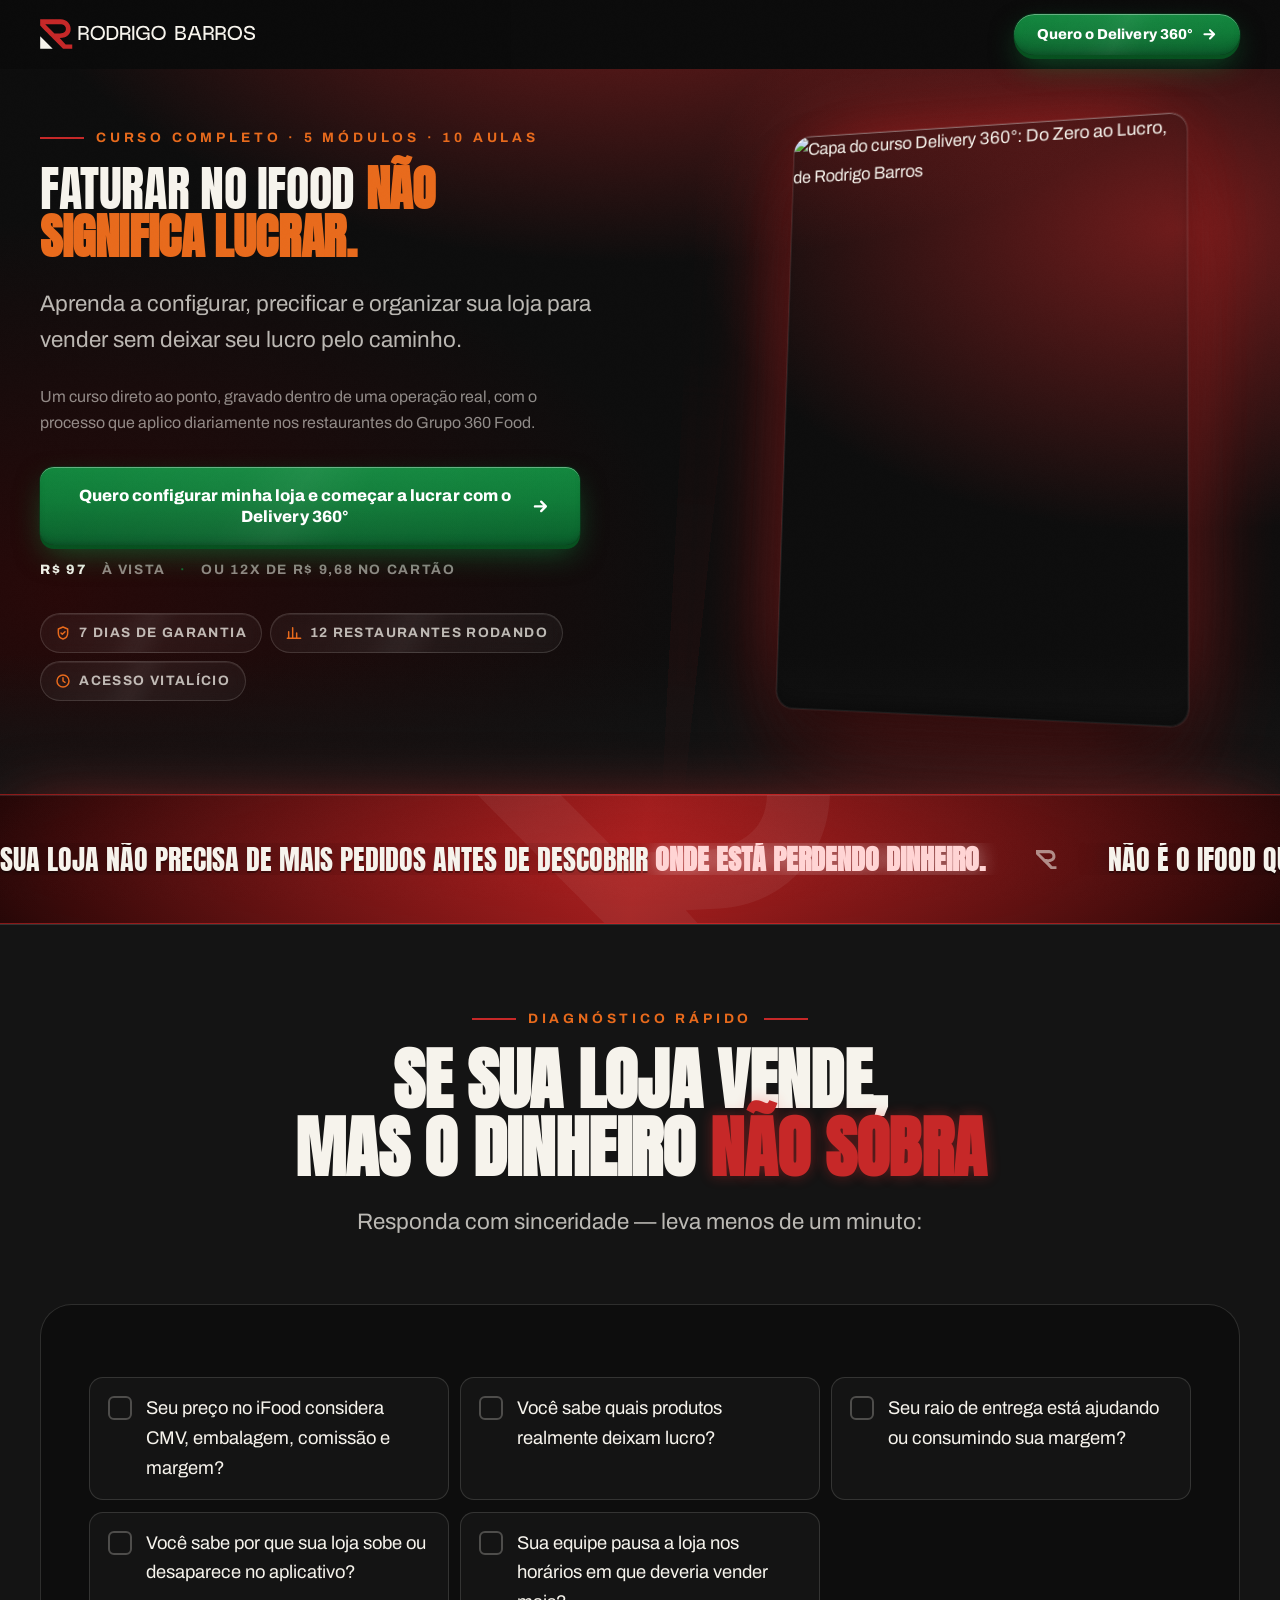
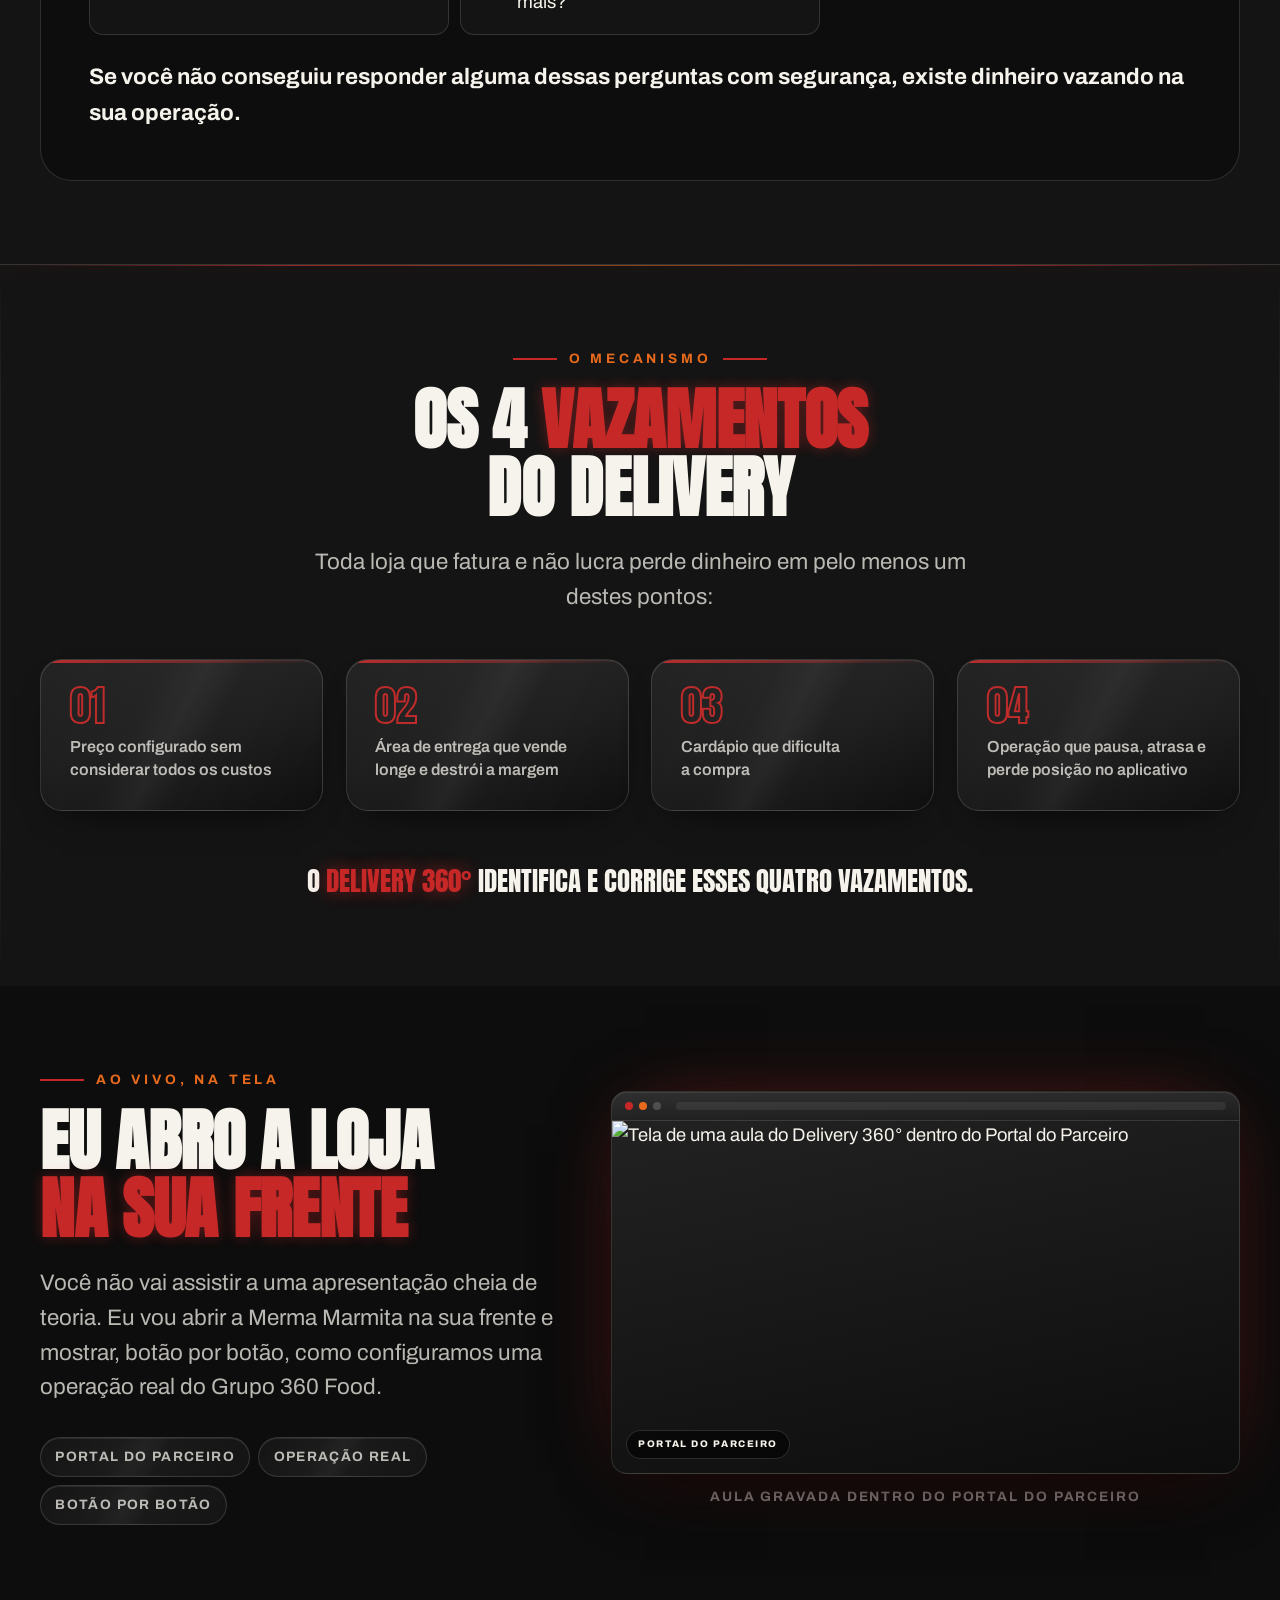
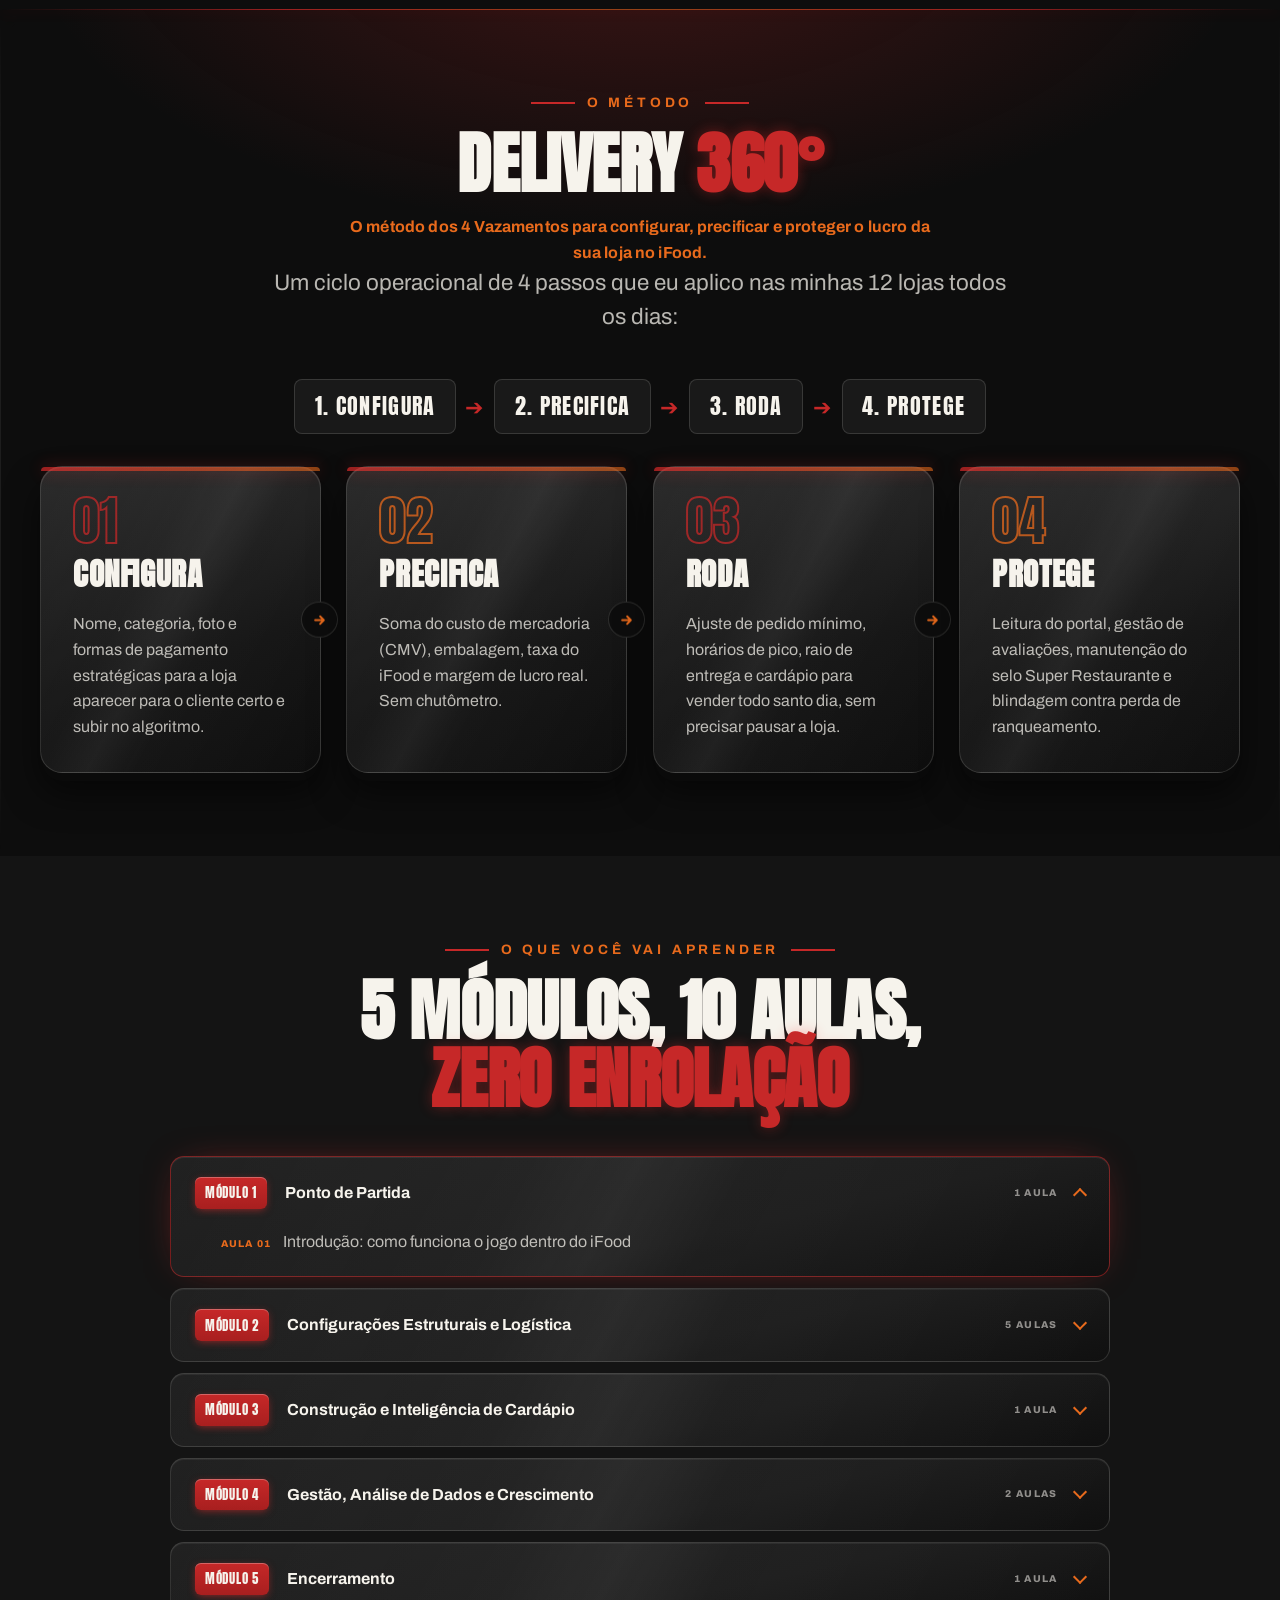
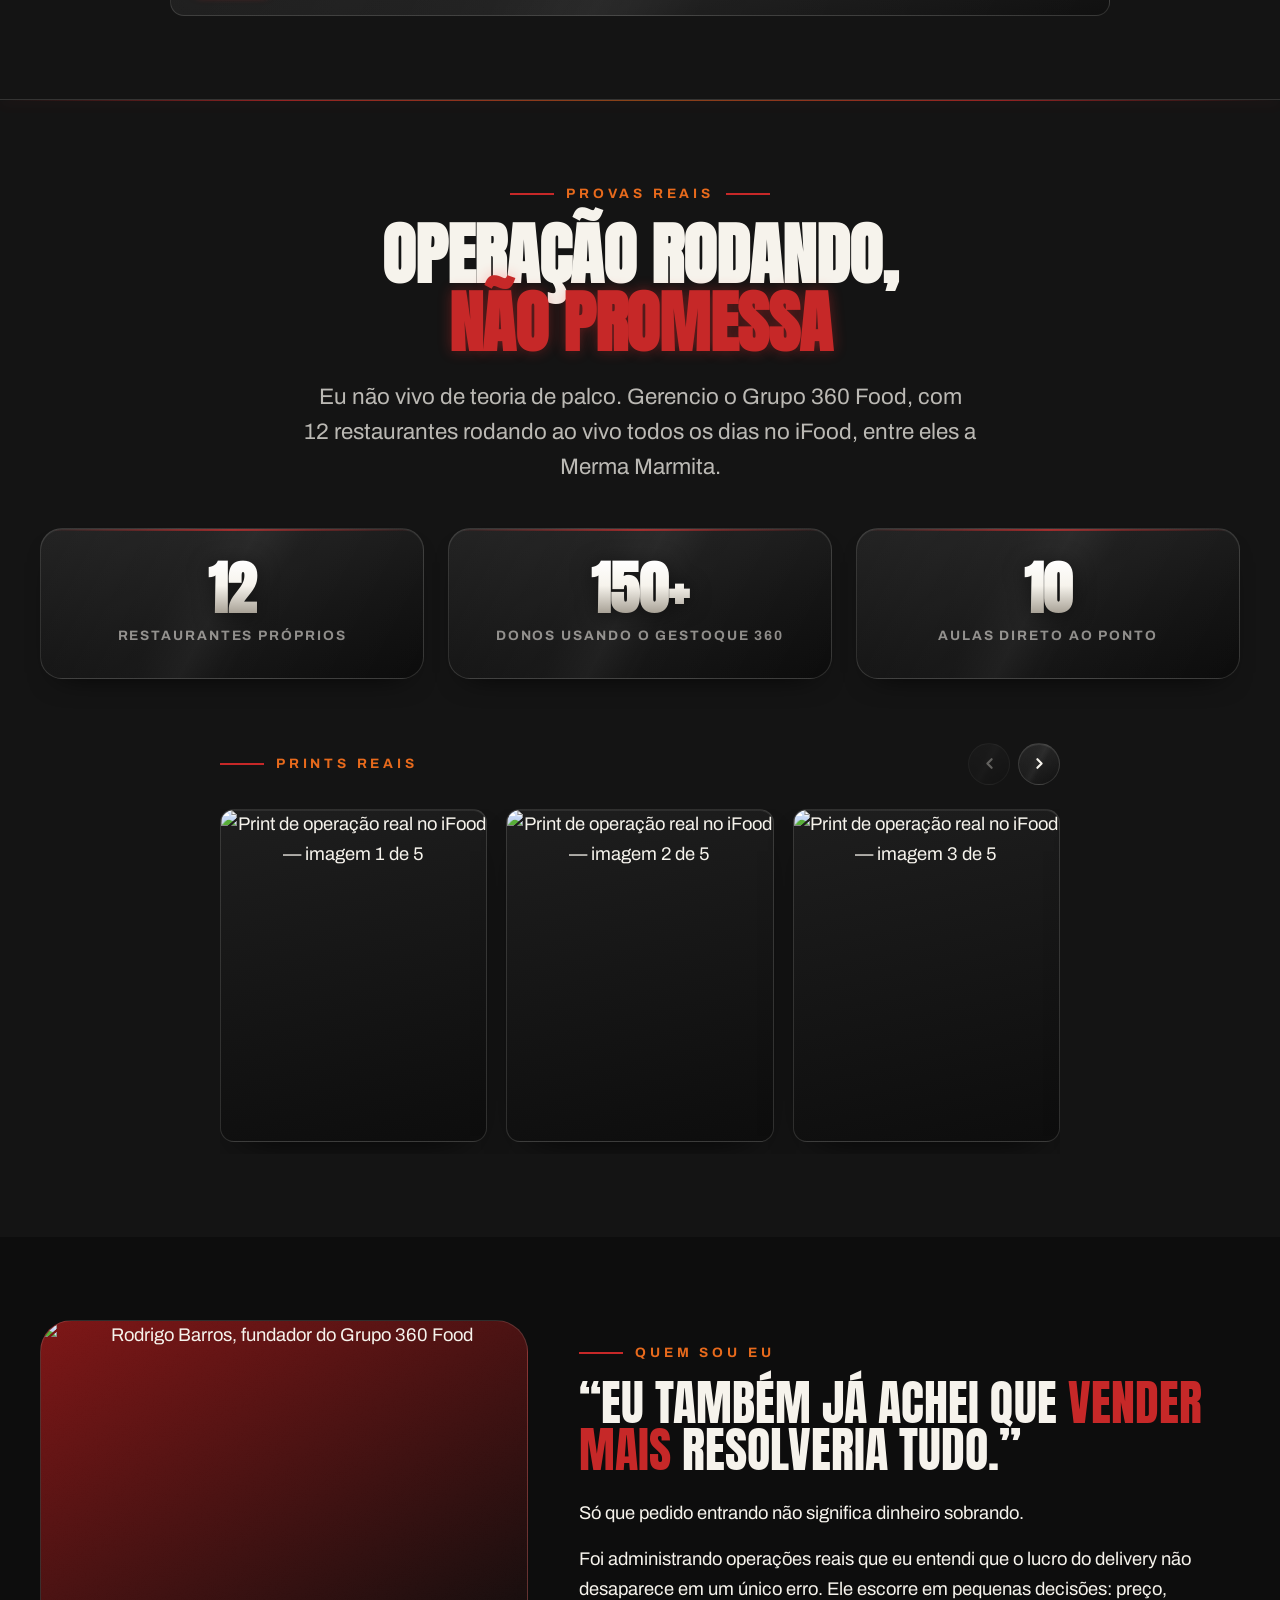
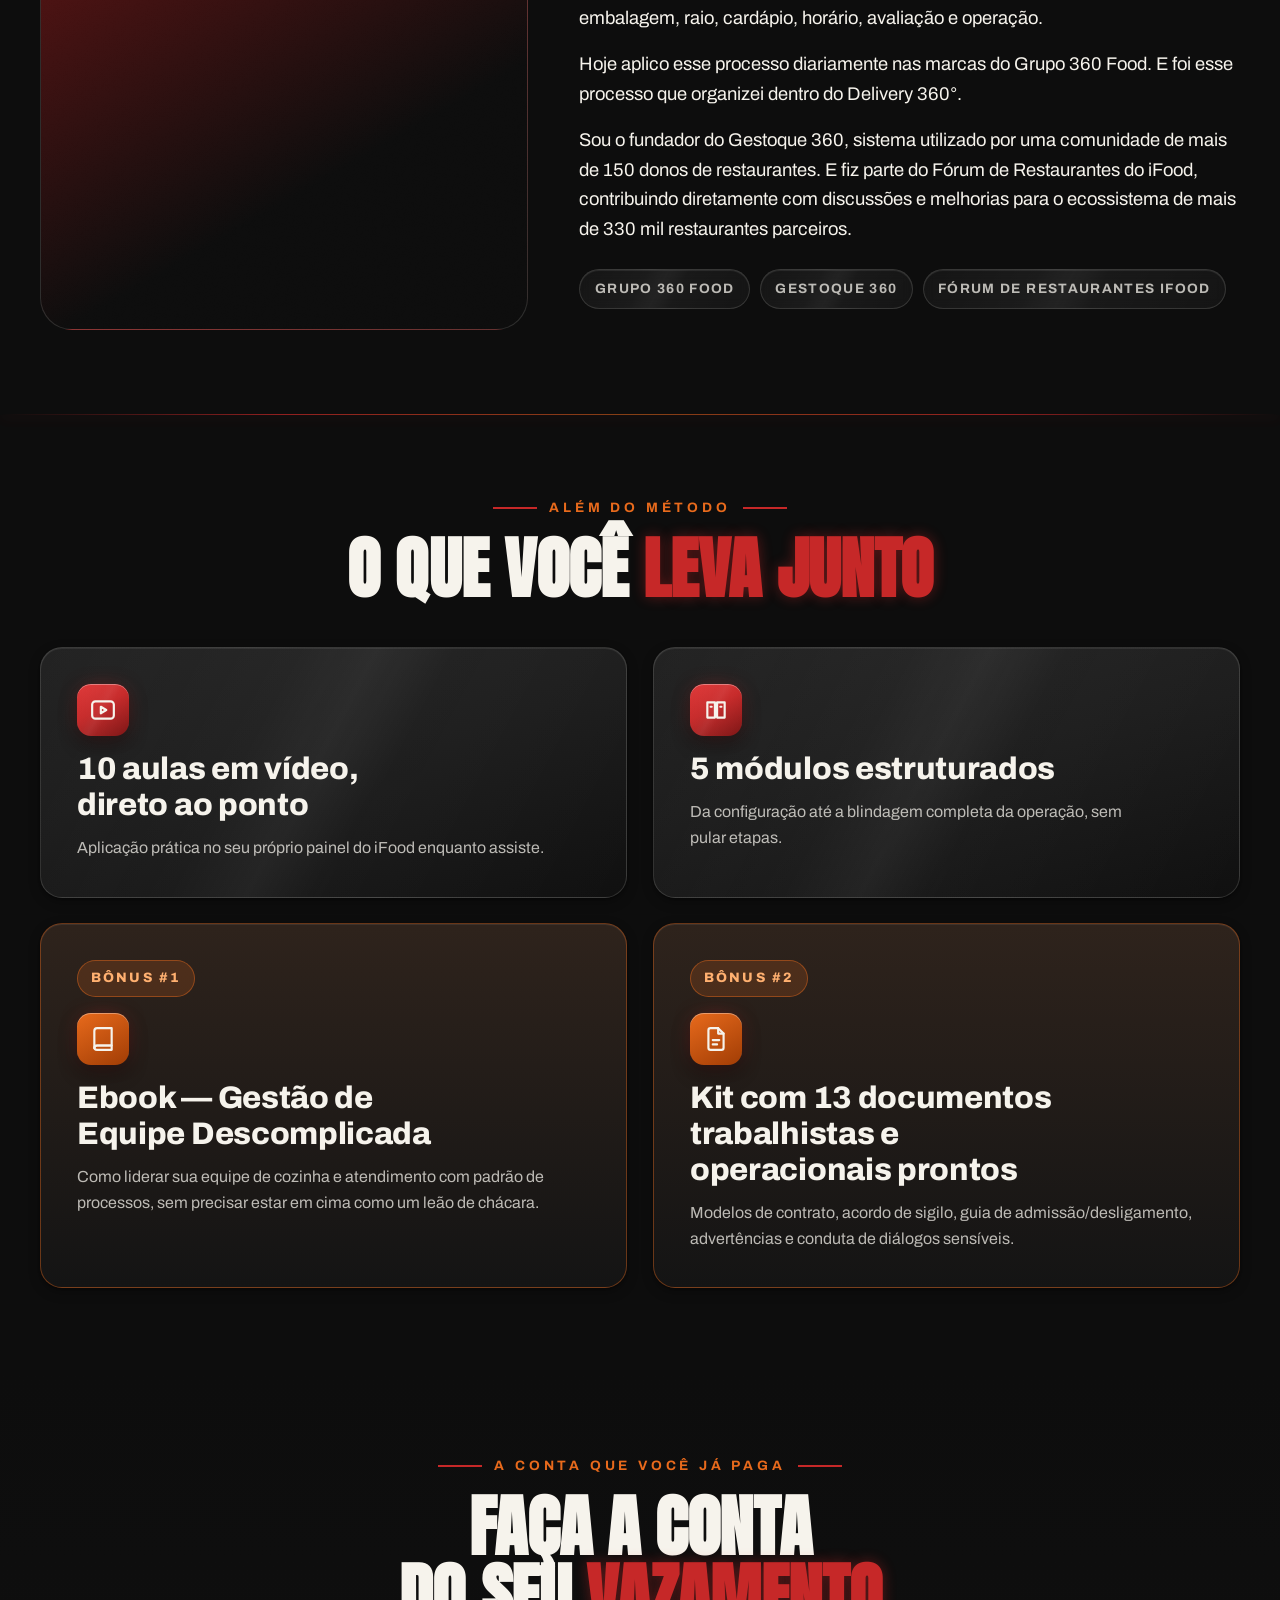
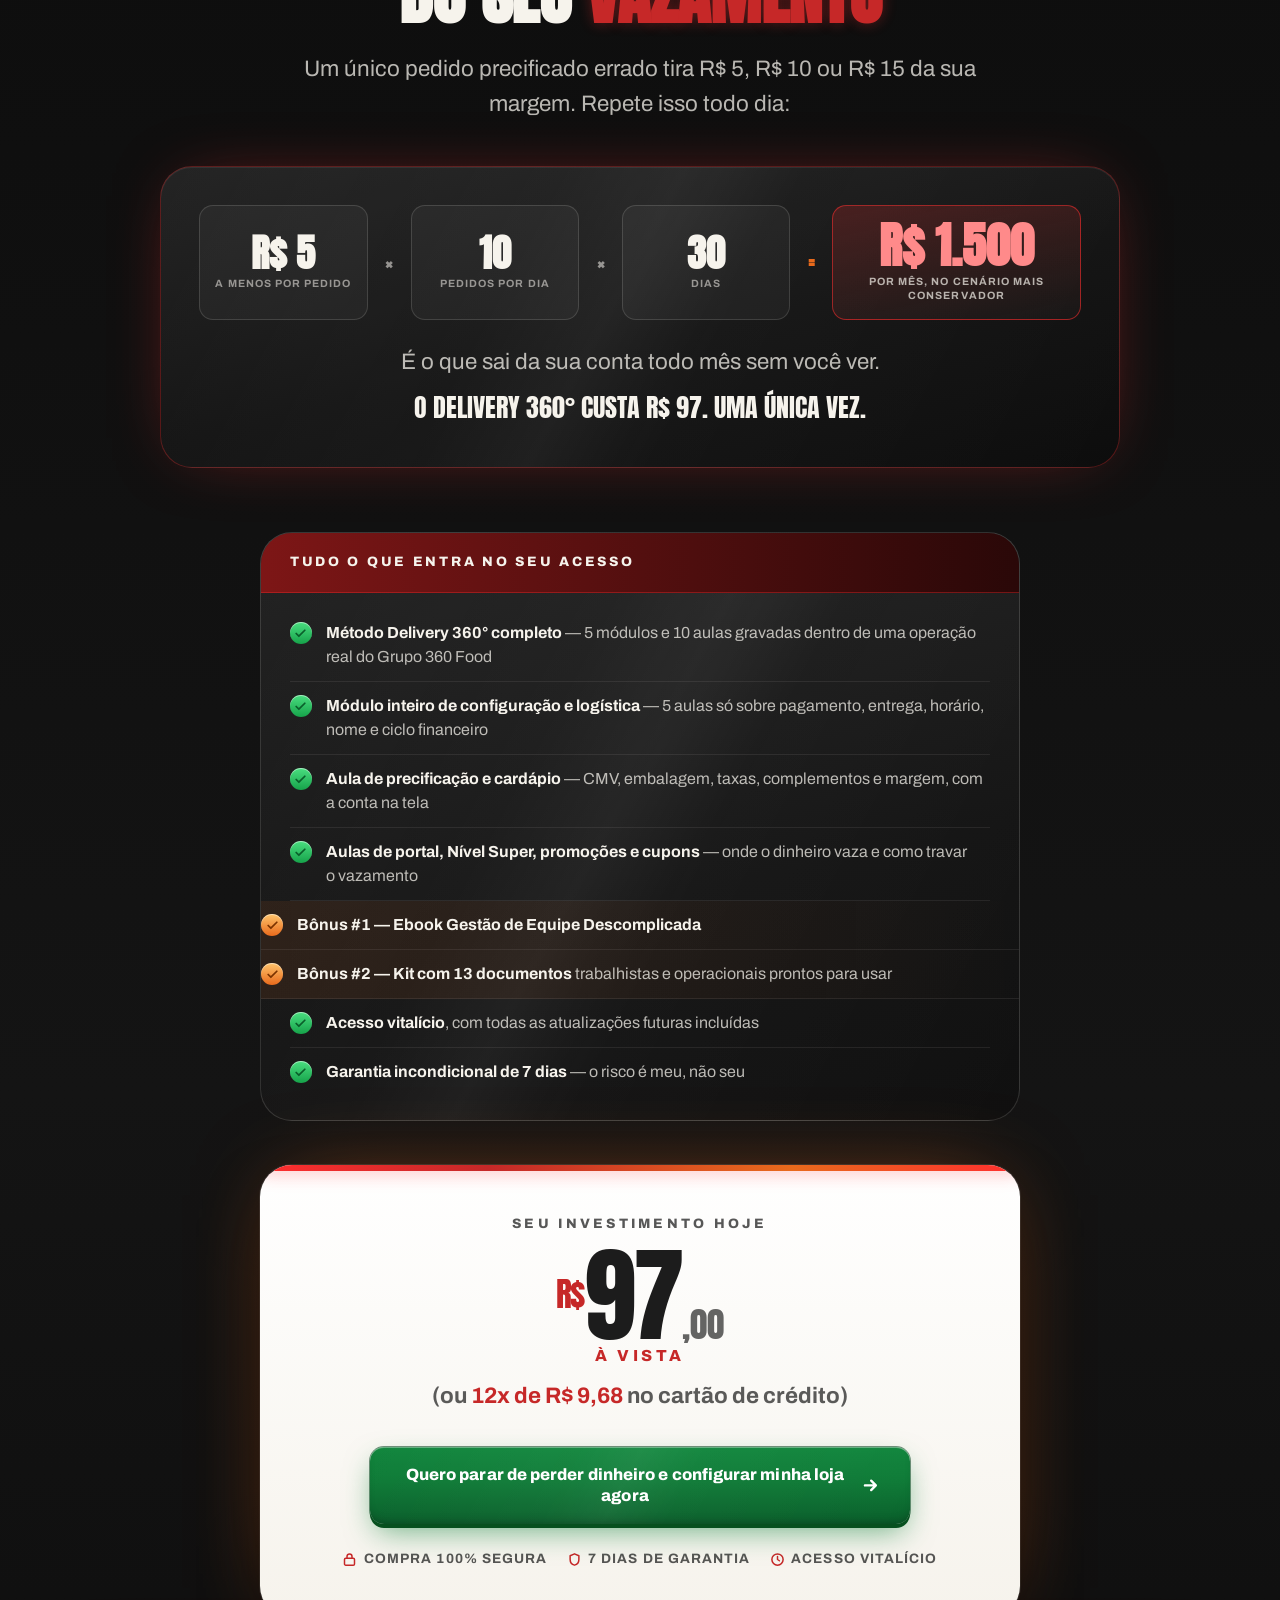
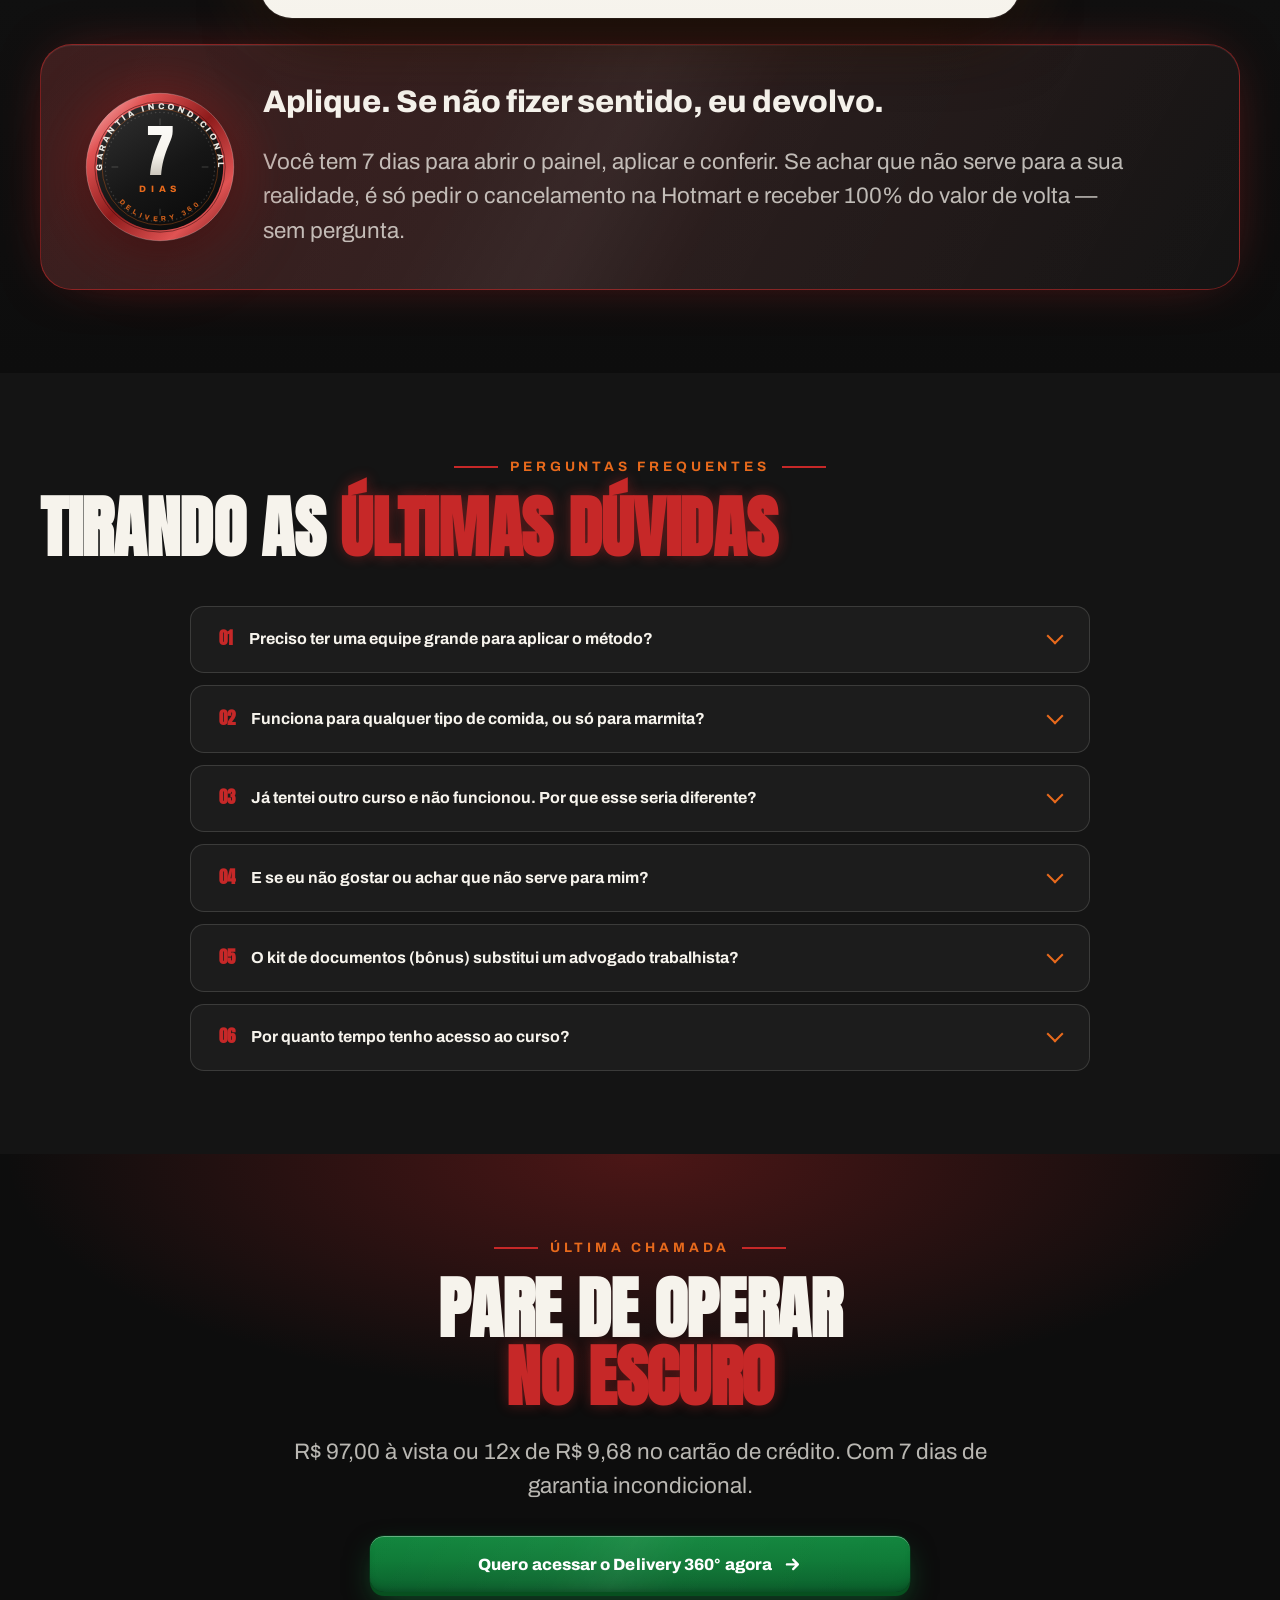
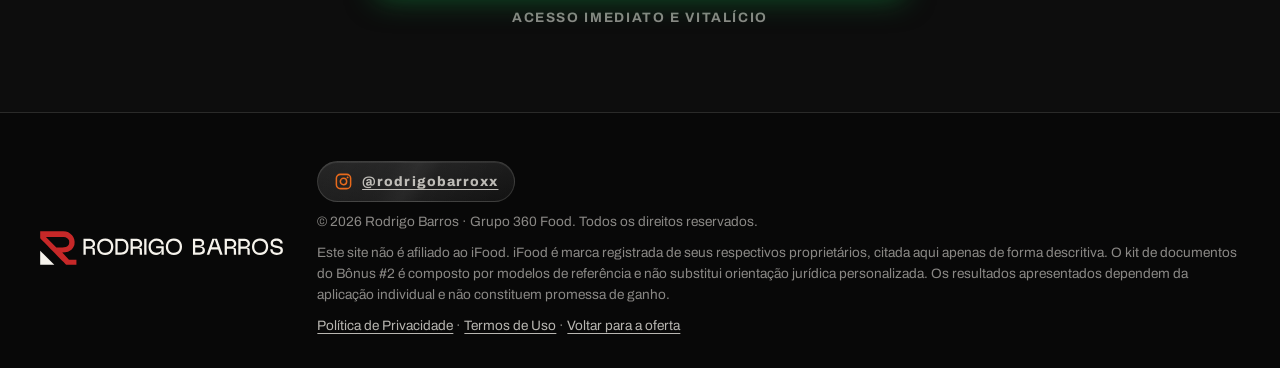
==== index.html @ 9e50987e "Tarja também troca de frase com as animações do sistema desligadas Quem desliga os efeitos de animaç" ====
<!doctype html>
<html lang="pt-BR">
<head>
<meta charset="utf-8">
<meta name="viewport" content="width=device-width,initial-scale=1,viewport-fit=cover">
<meta name="color-scheme" content="dark">
<meta name="theme-color" content="#0d0d0d">

<title>Delivery 360°: curso para lucrar de verdade no iFood</title>
<meta name="description" content="Faturar no iFood não significa lucrar. O método dos 4 Vazamentos para configurar, precificar e proteger o lucro da sua loja. 10 aulas por R$97, com garantia.">
<link rel="canonical" href="https://delivery360.com.br/">
<meta name="robots" content="index,follow,max-image-preview:large,max-snippet:-1">
<meta name="author" content="Rodrigo Barros">

<meta property="og:type" content="website">
<meta property="og:locale" content="pt_BR">
<meta property="og:site_name" content="Rodrigo Barros">
<meta property="og:url" content="https://delivery360.com.br/">
<meta property="og:title" content="Delivery 360°: pare de faturar sem lucrar no iFood">
<meta property="og:description" content="O método dos 4 Vazamentos para configurar, precificar e proteger o lucro da sua loja no iFood. Gravado dentro de uma operação real.">
<meta property="og:image" content="https://delivery360.com.br/assets/img/og-delivery360.png">
<meta property="og:image:width" content="1200">
<meta property="og:image:height" content="630">
<meta property="og:image:alt" content="Capa do curso Delivery 360°: Do Zero ao Lucro, por Rodrigo Barros">
<meta name="twitter:card" content="summary_large_image">
<meta name="twitter:title" content="Delivery 360°: pare de faturar sem lucrar no iFood">
<meta name="twitter:description" content="O método dos 4 Vazamentos, gravado dentro de uma operação real do Grupo 360 Food.">
<meta name="twitter:image" content="https://delivery360.com.br/assets/img/og-delivery360.png">

<meta http-equiv="Content-Security-Policy" content="default-src 'self'; script-src 'self'; style-src 'self' 'unsafe-inline'; img-src 'self' data:; font-src 'self'; connect-src 'self'; form-action 'none'; base-uri 'none'; object-src 'none'; frame-src 'none'">
<meta name="referrer" content="strict-origin-when-cross-origin">

<link rel="icon" href="/assets/img/favicon.svg" type="image/svg+xml">
<link rel="apple-touch-icon" href="/assets/img/apple-touch-icon.png">
<link rel="manifest" href="/site.webmanifest">

<link rel="preload" href="fotos/produto.png" as="image" fetchpriority="high">
<link rel="preload" href="/assets/fonts/anton-latin-400.woff2" as="font" type="font/woff2" crossorigin>
<link rel="preload" href="/assets/fonts/archivo-latin-var.woff2" as="font" type="font/woff2" crossorigin>

<style>
/* =========================================================================
   DELIVERY 360° — Rodrigo Barros
   CSS único e inline: 1 request para a página inteira, zero render-blocking.
   Camadas em @layer para cascata previsível (nenhum !important no arquivo).
   ========================================================================= */
@layer reset, tokens, base, layout, components, sections, motion, utils;

/* ---------- FONTES (auto-hospedadas, sem terceiros) ---------------------- */
@font-face{
  font-family:'Anton';font-style:normal;font-weight:400;font-display:swap;
  src:url('/assets/fonts/anton-latin-400.woff2') format('woff2');
  unicode-range:U+0000-00FF,U+0131,U+0152-0153,U+02BB-02BC,U+02C6,U+02DA,U+02DC,U+0304,U+0308,U+0329,U+2000-206F,U+20AC,U+2122,U+2191,U+2193,U+2212,U+2215,U+FEFF,U+FFFD;
}
@font-face{
  font-family:'Archivo';font-style:normal;font-weight:100 900;font-display:swap;
  src:url('/assets/fonts/archivo-latin-var.woff2') format('woff2-variations');
  unicode-range:U+0000-00FF,U+0131,U+0152-0153,U+02BB-02BC,U+02C6,U+02DA,U+02DC,U+0304,U+0308,U+0329,U+2000-206F,U+20AC,U+2122,U+2191,U+2193,U+2212,U+2215,U+FEFF,U+FFFD;
}

@layer reset{
  *,*::before,*::after{box-sizing:border-box}
  *{margin:0}
  html{-webkit-text-size-adjust:100%;scroll-behavior:smooth}
  body{-webkit-font-smoothing:antialiased;text-rendering:optimizeLegibility}
  img,svg,video{display:block;max-width:100%}
  button,input,select,textarea{font:inherit;color:inherit}
  a{color:inherit}
  h1,h2,h3,h4,p,li{overflow-wrap:break-word;text-wrap:pretty}
  h1,h2,h3{text-wrap:balance}
  ul[class]{list-style:none;padding:0}
  summary::-webkit-details-marker{display:none}
  :target{scroll-margin-top:2rem}
}

@layer tokens{
  :root{
    /* Paleta oficial da marca — GUIDE LINE RODRIGO BARROS */
    --red:#c62828;          /* primária   */
    --cream:#f6f3ec;        /* primária   */
    --ink:#1c1c1c;          /* primária   */
    --orange:#e86a1c;       /* secundária */

    /* Derivadas (mesma família, para profundidade) */
    /* Neon e metálico derivados da própria marca — nenhuma cor nova de identidade */
    --red-neon:#ff2f2f;         /* vermelho aceso, só para brilho e borda */
    --red-glow:rgba(255,47,47,0.6)/*!f*/;/* vermelho aceso, só para brilho e borda */
    --red-glow:color-mix(in srgb,var(--red-neon) 60%,transparent);
    --metal:linear-gradient(118deg,
              rgb(255 255 255/.00) 0%,rgb(255 255 255/.028) 36%,
              rgb(255 255 255/.062) 47%,rgb(255 255 255/.02) 58%,
              rgb(255 255 255/.00) 100%);
    --red-deep:#7d1616;
    --red-dark:#4a0d0d;
    --red-black:#2a0808;
    --ink-900:#0d0d0d;
    --ink-800:#141414;
    --ink-700:#1c1c1c;
    --ink-600:#262626;
    /* Verde de ação. Reservado EXCLUSIVAMENTE para CTA: se aparecer em
       qualquer outro elemento, deixa de significar "clique aqui".
       Texto quase preto sobre #25d366 = 7,55:1. Branco daria 1,98:1 e reprovaria. */
    --cta:#12833b;      /* verde clássico de compra */
    --cta-2:#0a5f2b;
    --cta-edge:#07501f;
    --cta-fg:#ffffff;   /* branco: 4,85:1 no tom mais claro do gradiente */
    --line:rgba(246,243,236,0.14)/*!f*/;/* branco: 4,85:1 no tom mais claro do gradiente */
    --line:color-mix(in srgb,var(--cream) 14%,transparent);
    --line-strong:rgba(246,243,236,0.26)/*!f*/;--line-strong:color-mix(in srgb,var(--cream) 26%,transparent);

    /* Texto: contraste AA garantido.
       #c62828 sobre #1c1c1c = 3.06:1 → só display grande/formas.
       #e86a1c sobre #1c1c1c = 5.3:1  → acento de texto pequeno. OK AA.
       #f6f3ec sobre #1c1c1c = 15.2:1 → corpo. */
    --fg:var(--cream);
    --fg-soft:rgba(246,243,236,0.74)/*!f*/;--fg-soft:color-mix(in srgb,var(--cream) 74%,transparent);
    --fg-mute:rgba(246,243,236,0.55)/*!f*/;--fg-mute:color-mix(in srgb,var(--cream) 55%,transparent);
    --accent:var(--orange);

    /* Tipografia fluida — sem breakpoint, escala contínua 360px→1440px */
    --f-xs:clamp(.75rem,.71rem + .18vw,.85rem);
    --f-sm:clamp(.875rem,.84rem + .2vw,1rem);
    --f-base:clamp(1rem,.95rem + .3vw,1.15rem);
    --f-md:clamp(1.1rem,1rem + .55vw,1.4rem);
    --f-lg:clamp(1.35rem,1.15rem + 1vw,2rem);
    --f-xl:clamp(1.75rem,1.3rem + 2.1vw,3rem);
    --f-2xl:clamp(2.25rem,1.5rem + 3.4vw,4.5rem);
    --f-3xl:clamp(3rem,1.6rem + 6.2vw,7.5rem);

    /* Escala vertical. sp-7 = borda de dobra, sp-6 = bloco interno grande,
       sp-head = cabeçalho de seção até o conteúdo. Uma só escala na página. */
    --sp-1:.5rem;--sp-2:1rem;--sp-3:1.5rem;--sp-4:2rem;--sp-5:3rem;
    --sp-6:clamp(2.5rem,5.5vw,4rem);
    --sp-7:clamp(3rem,6.5vw,5.5rem);   /* borda de dobra: 48px mobile → 88px desktop */
    --sp-head:clamp(1.75rem,3.5vw,2.75rem);

    --r-sm:8px;--r-md:14px;--r-lg:22px;--r-xl:32px;
    --wrap:min(1200px,100% - clamp(1.25rem,5vw,4rem));
    --wrap-narrow:min(820px,100% - clamp(1.25rem,5vw,4rem));

    --shadow-1:0 1px 2px rgb(0 0 0/.4),0 4px 12px rgb(0 0 0/.28);
    --shadow-2:0 8px 24px rgb(0 0 0/.45),0 24px 60px rgb(0 0 0/.4);
    --shadow-3:0 30px 60px -12px rgb(0 0 0/.7),0 60px 120px -30px rgb(198 40 40/.35);

    --ease:cubic-bezier(.22,.61,.36,1);
    --ease-out:cubic-bezier(.16,1,.3,1);

    /* Grão: SVG inline, 0 request */
    --grain:url("data:image/svg+xml,%3Csvg xmlns='http://www.w3.org/2000/svg' width='140' height='140'%3E%3Cfilter id='n'%3E%3CfeTurbulence type='fractalNoise' baseFrequency='.9' numOctaves='3'/%3E%3CfeColorMatrix type='saturate' values='0'/%3E%3C/filter%3E%3Crect width='140' height='140' filter='url(%23n)' opacity='.5'/%3E%3C/svg%3E");
  }
}

@layer base{
  body{
    font-family:'Archivo',system-ui,-apple-system,'Segoe UI',Roboto,sans-serif;
    font-size:var(--f-base);line-height:1.62;font-weight:400;
    color:var(--fg);background:var(--ink-900);
    overflow-x:hidden;
  }
  ::selection{background:var(--red);color:var(--cream)}
  /* Grão sobre a página inteira: tira o aspecto de "cor chapada" do digital
     e aproxima do acabamento impresso. Imperceptível isolado, coeso no todo. */
  body::after{content:"";position:fixed;inset:0;z-index:100;pointer-events:none;
    background-image:var(--grain);opacity:.028;mix-blend-mode:overlay}
  /* No celular o grão sai: um layer de blend em tela cheia custa composição a
     cada frame de scroll, e o efeito nem é percebido nessa densidade de tela. */
  @media (max-width:760px){body::after{display:none}}
  :focus-visible{outline:3px solid var(--orange);outline-offset:3px;border-radius:4px}
  html{scrollbar-color:var(--red) var(--ink-900);scrollbar-width:thin}
  ::-webkit-scrollbar{width:11px;height:11px}
  ::-webkit-scrollbar-track{background:var(--ink-900)}
  ::-webkit-scrollbar-thumb{border-radius:999px;border:3px solid var(--ink-900);
    background:linear-gradient(180deg,var(--red-neon),var(--red-deep))}
  ::-webkit-scrollbar-thumb:hover{background:linear-gradient(180deg,#ff5a5a,var(--red))}
  strong,b{font-weight:700;color:var(--cream)}
  em{font-style:normal;color:var(--orange);font-weight:600}
}

@layer layout{
  .wrap{width:var(--wrap);margin-inline:auto}
  .wrap-narrow{width:var(--wrap-narrow);margin-inline:auto}
  .fold{position:relative;padding-block:var(--sp-7);isolation:isolate}
  /* fio de luz no topo: separa as dobras escuras sem virar borda dura */
  .fold--rule::before{content:"";position:absolute;inset:0 0 auto;height:1px;
    background:linear-gradient(90deg,transparent,var(--red-neon) 22%,
      var(--orange) 50%,var(--red-neon) 78%,transparent);
    opacity:.55;box-shadow:0 0 14px var(--red-glow)}
  .fold--tight{padding-block:var(--sp-6)}
  /* Cabeçalho de seção: eyebrow → h2 → lead, com o mesmo respiro em toda a página */
  .sec-head{margin-bottom:var(--sp-head)}
  .sec-head--center{text-align:center;max-width:66ch;margin-inline:auto}
  .h2+*{margin-top:var(--sp-3)}
  
  
  
  
  
  
  /* Renderização adiada das dobras longas: ganho direto de LCP/INP */
  /* content-visibility foi removido de propósito: reservava 900px por seção e,
     quando a real era menor, sobrava um buraco visível entre as dobras.
     A página tem 11k px — a economia não pagava o defeito. */
  .defer{contain:layout paint}
  /* Imagem de fundo da dobra: entra por trás do conteúdo, esmaecida nas bordas
     para o texto nunca disputar leitura com a foto. */
  .fold__bg{position:absolute;inset:0;z-index:-1;width:100%;height:100%;
    object-fit:cover;opacity:.16;pointer-events:none;
    filter:grayscale(.45) contrast(1.06) brightness(.85);
    mask-image:linear-gradient(180deg,transparent 0%,#000 20%,#000 76%,transparent 100%);
    -webkit-mask-image:linear-gradient(180deg,transparent 0%,#000 20%,#000 76%,transparent 100%)}
  .fold__bg--soft{opacity:.11;filter:grayscale(.6) contrast(1.1) brightness(.8)}
}

@layer components{
  /* ---------- Tipografia de peça ---------- */
  
  .eyebrow{font-size:var(--f-xs);font-weight:700;letter-spacing:.28em;
    text-transform:uppercase;color:var(--orange);display:flex;align-items:center;
    gap:.75rem;margin-bottom:var(--sp-2)}
  .eyebrow::before{content:"";width:clamp(20px,4vw,44px);height:2px;background:var(--red);flex:none}
  .eyebrow--center{justify-content:center}
  .eyebrow--center::after{content:"";width:clamp(20px,4vw,44px);height:2px;background:var(--red);flex:none}
  .h2{font-family:'Anton',Impact,sans-serif;font-size:var(--f-2xl);line-height:1;
    text-transform:uppercase;letter-spacing:-.005em}
  .h3{font-size:var(--f-lg);font-weight:800;line-height:1.15;letter-spacing:-.01em}
  .lead{font-size:var(--f-md);color:var(--fg-soft);line-height:1.55}
  
  
  .red{color:var(--red);
    text-shadow:0 0 14px rgba(255,47,47,0.32)/*!f*/;text-shadow:0 0 14px color-mix(in srgb,var(--red-neon) 32%,transparent)}
  

  /* ---------- Logo ---------- */
  .logo{display:inline-flex;align-items:center;color:var(--cream)}
  .logo svg,.logo img{height:100%;width:auto}
  .logo--h{height:clamp(22px,3.2vw,30px)}

  /* ---------- Botão 3D ---------- */
  .btn{
    position:relative;display:inline-flex;align-items:center;justify-content:center;
    gap:.7rem;text-align:left;text-decoration:none;cursor:pointer;border:0;
    font-weight:800;font-size:clamp(.92rem,.88rem + .22vw,1.02rem);letter-spacing:.005em;
    line-height:1.3;padding:clamp(.9rem,1.7vw,1.1rem) clamp(1.3rem,2.6vw,1.9rem);
    border-radius:14px;color:var(--cta-fg);
    background:var(--metal),
               linear-gradient(180deg,#12873e 0%,#0f7a37 45%,var(--cta-2) 100%);
    box-shadow:0 4px 0 var(--cta-edge),
               0 12px 30px -6px rgba(18,131,59,0.62),
               0 0 0 1px rgba(4,56,26,0.55),
               inset 0 1px 0 rgb(255 255 255/.34),
               inset 0 -6px 12px -8px rgb(0 0 0/.45)/*!f*/;box-shadow:0 4px 0 var(--cta-edge),
               0 12px 30px -6px color-mix(in srgb,var(--cta) 62%,transparent),
               0 0 0 1px color-mix(in srgb,#04381a 55%,transparent),
               inset 0 1px 0 rgb(255 255 255/.34),
               inset 0 -6px 12px -8px rgb(0 0 0/.45);
    transform:translateZ(0);
    transition:transform .14s var(--ease),box-shadow .18s var(--ease),filter .2s var(--ease);
    overflow:hidden;
  }
  .btn::after{ /* varredura de brilho */
    content:"";position:absolute;inset:0;
    background:linear-gradient(105deg,transparent 38%,rgb(255 255 255/.4) 47%,transparent 56%);
    transform:translateX(-125%);transition:transform .75s var(--ease-out);pointer-events:none
  }
  .btn:hover{filter:brightness(1.06) saturate(1.06);
    box-shadow:0 4px 0 var(--cta-edge),
               0 18px 44px -8px rgba(18,131,59,0.85),
               0 0 0 1px rgba(4,56,26,0.65),
               inset 0 1px 0 rgb(255 255 255/.4)/*!f*/;box-shadow:0 4px 0 var(--cta-edge),
               0 18px 44px -8px color-mix(in srgb,var(--cta) 85%,transparent),
               0 0 0 1px color-mix(in srgb,#04381a 65%,transparent),
               inset 0 1px 0 rgb(255 255 255/.4)}
  .btn:hover::after{transform:translateX(125%)}
  .btn:active{transform:translateY(4px);
    box-shadow:0 0 0 var(--cta-edge),0 4px 12px rgb(0 0 0/.4),
               inset 0 1px 0 rgb(255 255 255/.35)}
  .btn__ico{flex:none;width:1.15em;height:1.15em;transition:transform .25s var(--ease-out)}
  .btn:hover .btn__ico{transform:translateX(4px)}
  .btn--xl{width:min(100%,540px);text-align:center}
  .btn--sm{padding:.62rem 1.15rem;font-size:.88rem;border-radius:999px;gap:.5rem}
  /* microcopy fora do botão: mantém o botão enxuto sem perder a informação */
  .cta-note{margin-top:.9rem;font-size:var(--f-xs);font-weight:700;letter-spacing:.12em;
    text-transform:uppercase;color:var(--fg-mute);display:flex;flex-wrap:wrap;gap:.4rem .9rem}
  .cta-note b{color:var(--cream);font-weight:800}
  .cta-note span{color:rgba(18,131,59,0.8)/*!f*/;color:color-mix(in srgb,var(--cta) 80%,transparent)}
  .cta-note--center{justify-content:center}
  /* em fundo claro o creme translúcido desaparece: força tom escuro */
  
  
  
  .card{position:relative;
    background:var(--metal),linear-gradient(168deg,#232323 0%,var(--ink-700) 45%,#101010 100%);
    border:1px solid var(--line);border-radius:var(--r-lg);
    padding:clamp(1.5rem,3vw,2.25rem);
    box-shadow:var(--shadow-1),inset 0 1px 0 rgb(255 255 255/.07);
    transition:transform .5s var(--ease-out),border-color .35s var(--ease),box-shadow .35s var(--ease);
    container-type:inline-size}
  .card:hover{border-color:rgba(255,47,47,0.45)/*!f*/;border-color:color-mix(in srgb,var(--red-neon) 45%,transparent);
    box-shadow:var(--shadow-2),inset 0 1px 0 rgb(255 255 255/.1),
               0 0 40px -14px var(--red-glow)}
  .card__tag{display:inline-flex;align-items:center;gap:.5rem;font-size:var(--f-xs);
    font-weight:800;letter-spacing:.16em;text-transform:uppercase;
    padding:.4rem .8rem;border-radius:999px;margin-bottom:var(--sp-2)}
  
  .tag-orange{background:rgba(232,106,28,0.18)/*!f*/;background:color-mix(in srgb,var(--orange) 18%,transparent);color:#ffb070;
    border:1px solid rgba(232,106,28,0.45)/*!f*/;border:1px solid color-mix(in srgb,var(--orange) 45%,transparent)}

  /* Tilt 3D — só em ponteiro fino, desligado no toque e em reduced-motion */
  

  /* ---------- Selos ---------- */
  .pill{display:inline-flex;align-items:center;gap:.5rem;padding:.5rem .9rem;
    border:1px solid var(--line);border-radius:999px;
    background:var(--metal),rgb(255 255 255/.035);
    box-shadow:inset 0 1px 0 rgb(255 255 255/.08);
    font-size:var(--f-xs);font-weight:700;letter-spacing:.1em;text-transform:uppercase;
    color:var(--fg-soft);backdrop-filter:blur(6px)}
  .pill svg{width:16px;height:16px;flex:none;color:var(--orange)}

  /* ---------- Barra de progresso de leitura (CSS puro) ---------- */
  .progress{position:fixed;inset:0 0 auto 0;height:3px;z-index:60;
    background:linear-gradient(90deg,var(--red),var(--orange));
    transform-origin:0 50%;transform:scaleX(0);
    animation:grow linear both;animation-timeline:scroll(root block)}
  @keyframes grow{to{transform:scaleX(1)}}

  /* ---------- Header ---------- */
  .header{position:sticky;top:0;z-index:50;padding-block:.85rem;
    background:linear-gradient(180deg,rgb(255 255 255/.045),transparent),
               rgba(13,13,13,0.84)/*!f*/;background:linear-gradient(180deg,rgb(255 255 255/.045),transparent),
               color-mix(in srgb,var(--ink-900) 84%,transparent);
    backdrop-filter:blur(14px) saturate(140%);
    border-bottom:1px solid transparent;transition:border-color .3s var(--ease)}
  .header[data-stuck]{border-bottom-color:rgba(255,47,47,0.35)/*!f*/;border-bottom-color:color-mix(in srgb,var(--red-neon) 35%,transparent);
    box-shadow:0 1px 22px -8px var(--red-glow)}
  .header__in{display:flex;align-items:center;justify-content:space-between;gap:var(--sp-2)}
  .header__cta{display:none}
  @media (min-width:840px){.header__cta{display:inline-flex;padding:.7rem 1.4rem;font-size:.9rem}}

  /* ---------- CTA fixa mobile ---------- */
  .dock{position:fixed;left:0;right:0;bottom:0;z-index:55;padding:.7rem clamp(.75rem,4vw,1rem)
    calc(.7rem + env(safe-area-inset-bottom));
    background:rgba(13,13,13,0.92)/*!f*/;background:color-mix(in srgb,var(--ink-900) 92%,transparent);
    backdrop-filter:blur(14px);border-top:1px solid var(--line);
    display:flex;align-items:center;gap:.75rem;
    transform:translateY(120%);transition:transform .4s var(--ease-out);visibility:hidden}
  .dock[data-show]{transform:translateY(0);visibility:visible}
  .dock__price{flex:none;line-height:1.05}
  .dock__price b{font-family:'Anton',sans-serif;font-size:1.4rem;display:block}
  .dock__price span{font-size:.68rem;letter-spacing:.1em;text-transform:uppercase;color:var(--fg-mute)}
  .dock .btn{flex:1;padding:.85rem 1rem;font-size:.9rem;border-radius:10px}
  @media (min-width:840px){.dock{display:none}}
}

/* =========================================================================
   DOBRAS
   ========================================================================= */
@layer sections{

/* ---------- D1 · HERO ---------------------------------------------------- */
.hero{position:relative;padding-block:clamp(1.75rem,4vw,3rem) var(--sp-7);overflow:hidden}
.hero__bg{position:absolute;inset:-20% -10% auto;height:150%;z-index:-2;pointer-events:none;
  background:
    radial-gradient(68% 52% at 50% 0%,rgba(255,47,47,0.46) 0%,transparent 60%),
    radial-gradient(45% 40% at 85% 28%,rgba(198,40,40,0.52) 0%,transparent 70%),
    radial-gradient(60% 50% at 12% 62%,rgba(42,8,8,0.9) 0%,transparent 70%)/*!f*/;background:
    radial-gradient(68% 52% at 50% 0%,color-mix(in srgb,var(--red-neon) 46%,transparent) 0%,transparent 60%),
    radial-gradient(45% 40% at 85% 28%,color-mix(in srgb,var(--red) 52%,transparent) 0%,transparent 70%),
    radial-gradient(60% 50% at 12% 62%,color-mix(in srgb,var(--red-black) 90%,transparent) 0%,transparent 70%)}
.hero__rays{position:absolute;inset:auto 50% auto;top:-10%;width:190vmax;aspect-ratio:1;
  translate:-50% 0;z-index:-3;pointer-events:none;opacity:.3;
  background:conic-gradient(from 0deg,transparent 0 3deg,rgb(198 40 40/.5) 3deg 6deg,transparent 6deg 12deg);
  mask-image:radial-gradient(closest-side,#000 12%,transparent 72%);
  animation:spin 140s linear infinite}
@keyframes spin{to{rotate:360deg}}
.hero__grain{position:absolute;inset:0;z-index:-1;pointer-events:none;
  background-image:var(--grain);opacity:.05;mix-blend-mode:overlay}
.hero::after{content:"";position:absolute;inset:auto 0 0;height:140px;z-index:-1;
  pointer-events:none;background:linear-gradient(180deg,transparent,var(--ink-800))}
.hero__in{display:grid;gap:clamp(2.5rem,5vw,4rem);align-items:center;
  grid-template-columns:1fr}
@media (min-width:960px){.hero__in{grid-template-columns:1.08fr .92fr}}
.hero h1{font-family:'Anton',Impact,sans-serif;font-weight:400;text-transform:uppercase;
  font-size:var(--f-xl);line-height:1.02;letter-spacing:-.008em;margin-bottom:var(--sp-3)}

.hero h1 .hi{color:var(--cream);display:block}
.hero h1 .hi em{color:var(--orange);font-style:normal}
.hero__sub{font-size:var(--f-md);color:var(--fg-soft);max-width:56ch;margin-bottom:var(--sp-4)}
.hero__cta{display:flex;flex-direction:column;gap:0;align-items:flex-start;max-width:540px}
.hero__pills{display:flex;flex-wrap:wrap;gap:.5rem;margin-top:var(--sp-4)}

/* Capa do produto (foto) */
.cover{perspective:1400px;perspective-origin:60% 40%;display:flex;justify-content:center}
.cover__card{
  position:relative;width:min(100%,420px);border-radius:18px;overflow:hidden;
  /* reserva o espaço antes da foto carregar: nada pula na dobra 1.
     Se produto.png tiver outra proporção, a arte aparece inteira, sem corte. */
  aspect-ratio:708/1000;
  transform-style:preserve-3d;
  transform:rotateY(var(--ry,-15deg)) rotateX(var(--rx,7deg)) rotateZ(-1.2deg);
  box-shadow:var(--shadow-3),
             0 0 0 1px rgb(255 255 255/.10),
             0 0 90px -22px rgba(255,47,47,0.7)/*!f*/;box-shadow:var(--shadow-3),
             0 0 0 1px rgb(255 255 255/.10),
             0 0 90px -22px color-mix(in srgb,var(--red-neon) 70%,transparent);
  animation:float 9s ease-in-out infinite;
  transition:transform .8s var(--ease-out)}
@keyframes float{0%,100%{translate:0 0}50%{translate:0 -14px}}
.cover__img{display:block;width:100%;height:100%;object-fit:contain}
.cover__card::after{ /* aro metálico */
  content:"";position:absolute;inset:0;pointer-events:none;border-radius:inherit;
  box-shadow:inset 0 1px 0 rgb(255 255 255/.30),inset 0 0 0 1px rgb(255 255 255/.07),
             inset 0 -18px 30px -20px rgb(0 0 0/.7)}
.cover__glare{position:absolute;inset:0;pointer-events:none;mix-blend-mode:overlay;
  background:linear-gradient(115deg,transparent 32%,rgb(255 255 255/.4) 47%,transparent 60%);
  transform:translateX(-30%)}
.cover__shadow{position:absolute;left:8%;right:8%;bottom:-6%;height:40px;z-index:-1;
  background:radial-gradient(50% 50% at 50% 50%,rgb(0 0 0/.65),transparent 70%);filter:blur(10px)}

/* ---------- D2 · DIAGNÓSTICO -------------------------------------------- */
.diag{background:var(--ink-800);border-block:1px solid var(--line)}

.diag 

/* ---------- D3 · O VILÃO + CHECKLIST ------------------------------------ */

@media (max-width:759px){}

.check{margin-top:var(--sp-6);background:rgb(0 0 0/.35);border:1px solid var(--line);
  border-radius:var(--r-xl);padding:clamp(1.4rem,4vw,3rem)}
.check__list{display:grid;gap:.7rem;margin-block:var(--sp-3);
  grid-template-columns:repeat(auto-fit,minmax(min(100%,340px),1fr))}
.check__item{position:relative;display:flex;align-items:flex-start;gap:.9rem;
  padding:1rem 1.1rem;border:1px solid var(--line);border-radius:var(--r-md);
  background:rgb(255 255 255/.03);cursor:pointer;
  transition:border-color .25s var(--ease),background .25s var(--ease),transform .25s var(--ease)}
.check__item:hover{border-color:var(--line-strong);transform:translateX(3px)}
.check__item input{position:absolute;opacity:0;width:1px;height:1px}
.check__box{flex:none;width:24px;height:24px;border-radius:6px;border:2px solid var(--line-strong);
  display:grid;place-items:center;margin-top:.15rem;transition:all .25s var(--ease)}
.check__box svg{width:14px;height:14px;opacity:0;scale:.5;transition:all .25s var(--ease-out);color:var(--cream)}
.check__item:has(input:checked){background:rgba(198,40,40,0.2)/*!f*/;background:color-mix(in srgb,var(--red) 20%,transparent);
  border-color:rgba(198,40,40,0.65)/*!f*/;border-color:color-mix(in srgb,var(--red) 65%,transparent)}
.check__item:has(input:checked) .check__box{background:var(--red);border-color:var(--red)}
.check__item:has(input:checked) .check__box svg{opacity:1;scale:1}
.check__item:has(input:focus-visible){outline:3px solid var(--orange);outline-offset:3px}
/* Espelho das regras acima para navegador sem :has() (anterior ao Chrome 105 /
   Safari 15.4). Precisa ser regra separada: numa lista de seletores, um
   seletor inválido derruba a lista inteira. O JS marca data-on no item. */
.check__item[data-on]{background:rgba(198,40,40,0.2);border-color:rgba(198,40,40,0.65)}
.check__item[data-on] .check__box{background:var(--red);border-color:var(--red)}
.check__item[data-on] .check__box svg{opacity:1;transform:scale(1)}

.check__score{display:inline-flex;align-items:center;gap:.6rem;margin-top:var(--sp-3);
  font-size:var(--f-sm);font-weight:700;color:var(--cream);letter-spacing:.01em;
  padding:.7rem 1.15rem;border-radius:999px;
  background:rgba(232,106,28,0.16)/*!f*/;background:color-mix(in srgb,var(--orange) 16%,transparent);
  border:1px solid rgba(232,106,28,0.55)/*!f*/;border:1px solid color-mix(in srgb,var(--orange) 55%,transparent)}
.check__score::before{content:"";flex:none;width:9px;height:9px;border-radius:999px;
  background:var(--orange);box-shadow:0 0 0 4px rgba(232,106,28,0.25)/*!f*/;box-shadow:0 0 0 4px color-mix(in srgb,var(--orange) 25%,transparent)}
.check__score:empty{display:none}
.check__out{margin-top:var(--sp-3);font-size:var(--f-md);font-weight:700;color:var(--cream)}

@media (min-width:900px){}

/* ---------- D5 · O MÉTODO ----------------------------------------------- */
.method{background:
  radial-gradient(80% 60% at 50% -10%,rgba(198,40,40,0.26),transparent 60%),
  var(--ink-900)/*!f*/;background:
  radial-gradient(80% 60% at 50% -10%,color-mix(in srgb,var(--red) 26%,transparent),transparent 60%),
  var(--ink-900)}
.method__head{text-align:center;max-width:70ch;margin-inline:auto;margin-bottom:var(--sp-head)}

.cycle{display:grid;gap:clamp(1rem,2.4vw,1.6rem);perspective:1600px;
  grid-template-columns:repeat(auto-fit,minmax(min(100%,250px),1fr))}
.step{position:relative;padding:clamp(1.4rem,3vw,2rem);border-radius:var(--r-lg);
  background:var(--metal),linear-gradient(160deg,#2b2b2b,var(--ink-800) 62%,#0e0e0e);
  border:1px solid var(--line);transform-style:preserve-3d;
  box-shadow:0 10px 0 -2px #0a0a0a,0 20px 34px rgb(0 0 0/.55),
             inset 0 1px 0 rgb(255 255 255/.09);
  transition:transform .45s var(--ease-out),box-shadow .45s var(--ease-out),border-color .3s}
.step:hover{transform:translateY(-8px) rotateX(6deg);border-color:rgba(232,106,28,0.5)/*!f*/;border-color:color-mix(in srgb,var(--orange) 50%,transparent);
  box-shadow:0 16px 0 -2px #0a0a0a,0 34px 54px rgb(0 0 0/.6),0 0 60px -10px rgba(232,106,28,0.45)/*!f*/;box-shadow:0 16px 0 -2px #0a0a0a,0 34px 54px rgb(0 0 0/.6),0 0 60px -10px color-mix(in srgb,var(--orange) 45%,transparent)}
.step::before{content:"";position:absolute;inset:0 auto auto 0;height:4px;width:100%;
  border-radius:var(--r-lg) var(--r-lg) 0 0;
  background:linear-gradient(90deg,var(--red-neon),var(--orange));
  opacity:.6;box-shadow:0 0 16px var(--red-glow);transition:opacity .35s var(--ease)}
.step:hover::before{opacity:1}
.step__n{font-family:'Anton',sans-serif;font-size:3.4rem;line-height:.8;
  color:transparent;-webkit-text-stroke:2px rgba(198,40,40,0.75)/*!f*/;-webkit-text-stroke:2px color-mix(in srgb,var(--red) 75%,transparent);
  display:block;margin-bottom:.4rem}
.step:nth-child(2) .step__n{-webkit-text-stroke-color:rgba(232,106,28,0.75)/*!f*/;-webkit-text-stroke-color:color-mix(in srgb,var(--orange) 75%,transparent)}
.step:nth-child(3) .step__n{-webkit-text-stroke-color:rgba(198,40,40,0.75)/*!f*/;-webkit-text-stroke-color:color-mix(in srgb,var(--red) 75%,transparent)}
.step:nth-child(4) .step__n{-webkit-text-stroke-color:rgba(232,106,28,0.75)/*!f*/;-webkit-text-stroke-color:color-mix(in srgb,var(--orange) 75%,transparent)}
.step__t{font-family:'Anton',sans-serif;font-size:var(--f-lg);text-transform:uppercase;
  letter-spacing:.02em;margin-bottom:.7rem;color:var(--cream)}
.step p{font-size:var(--f-sm);color:var(--fg-soft)}
.step__arrow{position:absolute;right:-1.15rem;top:50%;translate:0 -50%;z-index:2;
  width:2.3rem;height:2.3rem;display:none;place-items:center;border-radius:999px;
  background:var(--ink-900);border:1px solid var(--line);color:var(--orange)}
@media (min-width:1080px){
  .cycle{grid-template-columns:repeat(4,1fr)}
  .step__arrow{display:grid}
  .step:last-child .step__arrow{display:none}
}
@media (max-width:1079px){
  .step__arrow{display:grid;right:50%;top:auto;bottom:-1.15rem;translate:50% 0;rotate:90deg}
  .step:last-child .step__arrow{display:none}
  .cycle{gap:clamp(1.6rem,4vw,2.2rem)}
}
.method__flow{display:flex;flex-wrap:wrap;justify-content:center;align-items:center;gap:.6rem;
  margin-bottom:var(--sp-4);font-family:'Anton',sans-serif;font-size:clamp(.85rem,2.2vw,1.35rem);
  text-transform:uppercase;letter-spacing:.06em}
.method__flow b{padding:.42em .9em;border-radius:8px;background:rgb(255 255 255/.05);
  border:1px solid var(--line);font-weight:400}
.method__flow i{color:var(--red);font-style:normal}

@media (min-width:900px){}

/* ---------- Painel do gestor (ilustração) ---------- */

  70%{box-shadow:0 0 0 7px transparent}100%{box-shadow:0 0 0 0 transparent}}

/* ---------- D6 · PROVA + AUTORIDADE ------------------------------------- */
.proof{background:var(--ink-800);border-top:1px solid var(--line)}
.stats{display:grid;gap:clamp(1rem,2vw,1.5rem);margin-block:var(--sp-head);
  grid-template-columns:repeat(auto-fit,minmax(min(100%,190px),1fr))}
.stat{position:relative;text-align:center;padding:clamp(1.3rem,2.6vw,1.9rem) 1rem;
  border-radius:var(--r-lg);overflow:hidden;
  background:var(--metal),linear-gradient(168deg,#232323,#141414 60%,#0c0c0c);
  border:1px solid var(--line);
  box-shadow:inset 0 1px 0 rgb(255 255 255/.07),0 14px 30px -20px #000;
  transition:border-color .35s var(--ease),box-shadow .35s var(--ease)}
.stat::before{content:"";position:absolute;inset:0 0 auto;height:2px;
  background:linear-gradient(90deg,transparent,var(--red-neon),transparent);opacity:.55}
.stat:hover{border-color:rgba(255,47,47,0.4)/*!f*/;border-color:color-mix(in srgb,var(--red-neon) 40%,transparent);
  box-shadow:inset 0 1px 0 rgb(255 255 255/.1),0 18px 40px -22px #000,
             0 0 44px -20px var(--red-glow)}
.stat b{display:block;font-family:'Anton',sans-serif;font-size:clamp(2.4rem,6vw,3.6rem);
  line-height:1;
  background:linear-gradient(180deg,#fff 0%,var(--cream) 45%,#9d968a 100%);
  -webkit-background-clip:text;background-clip:text;color:transparent;
  filter:drop-shadow(0 2px 10px rgb(0 0 0/.5))}
.stat b i{font-style:normal;color:var(--orange)}
.stat span{display:block;margin-top:.5rem;font-size:var(--f-xs);font-weight:700;
  letter-spacing:.14em;text-transform:uppercase;color:var(--fg-mute)}

.about{display:grid;gap:clamp(1.5rem,4vw,3.5rem);
  grid-template-columns:1fr;align-items:center}
@media (min-width:900px){.about{grid-template-columns:.85fr 1.15fr}}
.about__photo{position:relative;aspect-ratio:4/5;border-radius:var(--r-xl);overflow:hidden;
  background:linear-gradient(150deg,var(--red-deep),var(--ink-900) 70%);
  border:1px solid var(--line);display:grid;place-items:center;text-align:center;padding:var(--sp-3)}
.about__photo::after{content:"";position:absolute;inset:0;background-image:var(--grain);
  opacity:.06;mix-blend-mode:overlay}
.about__photo img{position:absolute;inset:0;width:100%;height:100%;object-fit:cover}

.about blockquote{font-family:'Anton',sans-serif;font-size:var(--f-xl);line-height:1;
  text-transform:uppercase;color:var(--cream);margin-bottom:var(--sp-3)}
.about blockquote span{color:var(--red)}
.about p+p{margin-top:var(--sp-2)}
.about__logos{display:flex;flex-wrap:wrap;gap:.6rem;margin-top:var(--sp-3)}

/* ---------- D7 · O QUE VOCÊ LEVA ---------------------------------------- */
.deliver{background:var(--ink-900)}
.deliver__grid{display:grid;gap:clamp(1rem,2.4vw,1.6rem);grid-template-columns:1fr}
@media (min-width:760px){.deliver__grid{grid-template-columns:1fr 1fr}}
.item{position:relative;overflow:hidden}
.item__icon{width:52px;height:52px;border-radius:14px;display:grid;place-items:center;
  margin-bottom:var(--sp-2);color:var(--cream);
  background:var(--metal),linear-gradient(150deg,#e03a3a,var(--red) 45%,var(--red-deep));
  box-shadow:0 8px 18px rgb(0 0 0/.4),inset 0 1px 0 rgb(255 255 255/.35),
             0 0 22px -8px var(--red-glow)}
.item--bonus .item__icon{background:linear-gradient(150deg,var(--orange),#a13d05)}
.item--bonus{border-color:rgba(232,106,28,0.4)/*!f*/;border-color:color-mix(in srgb,var(--orange) 40%,transparent);
  background:linear-gradient(180deg,#2e231c,var(--ink-800))/*!f*/;background:linear-gradient(180deg,color-mix(in srgb,var(--orange) 9%,var(--ink-700)),var(--ink-800))}
.item h3{margin-bottom:.7rem}
.item p{font-size:var(--f-sm);color:var(--fg-soft)}
.item__icon svg{width:26px;height:26px}
.guarantee{margin-top:clamp(1rem,2.4vw,1.6rem);display:grid;gap:var(--sp-3);
  align-items:center;grid-template-columns:1fr;text-align:center;
  background:var(--metal),
    linear-gradient(120deg,#3e1e1e,var(--ink-800))/*!f*/;background:var(--metal),
    linear-gradient(120deg,color-mix(in srgb,var(--red) 20%,var(--ink-700)),var(--ink-800));
  border:1px solid rgba(255,47,47,0.42)/*!f*/;border:1px solid color-mix(in srgb,var(--red-neon) 42%,transparent);
  box-shadow:inset 0 1px 0 rgb(255 255 255/.08),0 0 60px -26px var(--red-glow);
  border-radius:var(--r-xl);padding:clamp(1.5rem,4vw,2.5rem)}
@media (min-width:760px){.guarantee{grid-template-columns:auto 1fr;text-align:left}}
.seal{width:clamp(118px,16vw,158px);height:auto;margin-inline:auto;
  filter:drop-shadow(0 14px 28px rgb(0 0 0/.55))
         drop-shadow(0 0 26px rgba(255,47,47,0.4))/*!f*/;filter:drop-shadow(0 14px 28px rgb(0 0 0/.55))
         drop-shadow(0 0 26px color-mix(in srgb,var(--red-neon) 40%,transparent))}

.offer{background:linear-gradient(180deg,var(--ink-900),var(--ink-800) 60%,var(--ink-900))}

@media (min-width:820px){}

.anchor{margin-top:var(--sp-6);text-align:center;max-width:74ch;margin-inline:auto}
.anchor p+p{margin-top:var(--sp-2)}

.price{margin-top:var(--sp-head);margin-inline:auto;max-width:760px;
  background:linear-gradient(180deg,#fff,var(--cream));color:var(--ink);
  border-radius:var(--r-xl);padding:clamp(1.6rem,4vw,3rem);text-align:center;
  box-shadow:0 30px 70px -20px rgb(0 0 0/.8),0 0 0 1px rgb(255 255 255/.1),
             0 0 90px -30px rgba(232,106,28,0.7)/*!f*/;box-shadow:0 30px 70px -20px rgb(0 0 0/.8),0 0 0 1px rgb(255 255 255/.1),
             0 0 90px -30px color-mix(in srgb,var(--orange) 70%,transparent);
  position:relative;overflow:hidden}
.price::before{content:"";position:absolute;inset:0 0 auto;height:6px;
  background:linear-gradient(90deg,var(--red-neon),var(--red) 30%,var(--orange) 70%,var(--red-neon));
  box-shadow:0 0 18px var(--red-glow)}
.price__label{font-size:var(--f-xs);font-weight:800;letter-spacing:.24em;text-transform:uppercase;
  color:rgba(28,28,28,0.74)/*!f*/;color:color-mix(in srgb,var(--ink) 74%,transparent)}
.price__big{font-family:'Anton',sans-serif;font-size:clamp(3.4rem,12vw,6.5rem);line-height:.9;
  color:var(--ink);margin-block:.14em 0;letter-spacing:-.02em}
.price__big sup{font-size:.32em;vertical-align:.95em;color:var(--red);margin-right:.04em}
.price__cents{font-size:.34em;letter-spacing:0;
  color:rgba(28,28,28,0.68)/*!f*/;color:color-mix(in srgb,var(--ink) 68%,transparent)}
.price__cash{font-family:'Archivo',sans-serif;font-size:var(--f-sm);font-weight:800;
  letter-spacing:.22em;text-transform:uppercase;color:var(--red);margin-bottom:.6rem}
.price__inst{font-size:var(--f-md);font-weight:700;color:rgba(28,28,28,0.72)/*!f*/;color:color-mix(in srgb,var(--ink) 72%,transparent)}
.price__inst b{color:var(--red)}
.price .btn{margin-top:var(--sp-3)}
.price__safe{margin-top:var(--sp-3);display:flex;flex-wrap:wrap;justify-content:center;gap:.5rem 1.2rem;
  font-size:var(--f-xs);font-weight:700;letter-spacing:.08em;text-transform:uppercase;
  color:rgba(28,28,28,0.74)/*!f*/;color:color-mix(in srgb,var(--ink) 74%,transparent)}
.price__safe span{display:inline-flex;align-items:center;gap:.4rem}
.price__safe svg{width:15px;height:15px;color:var(--red)}

.faq{background:var(--ink-800)}
.faq__list{max-width:900px;margin-inline:auto;display:grid;gap:.75rem;margin-top:var(--sp-head)}
.faq details{border:1px solid var(--line);border-radius:var(--r-md);background:var(--ink-700);
  overflow:hidden;transition:border-color .3s var(--ease)}
.faq details[open]{border-color:rgba(232,106,28,0.45)/*!f*/;border-color:color-mix(in srgb,var(--orange) 45%,transparent)}
.faq summary{cursor:pointer;list-style:none;display:flex;align-items:flex-start;gap:1rem;
  padding:clamp(1rem,2.4vw,1.35rem) clamp(1.1rem,3vw,1.75rem);font-weight:700;
  font-size:var(--f-sm);line-height:1.4}
.faq summary:hover{background:rgb(255 255 255/.03)}
.faq summary::after{content:"";flex:none;margin-left:auto;width:12px;height:12px;
  border-right:2px solid var(--orange);border-bottom:2px solid var(--orange);
  rotate:45deg;translate:0 2px;transition:rotate .3s var(--ease)}
.faq details[open] summary::after{rotate:-135deg;translate:0 6px}
.faq__n{flex:none;font-family:'Anton',sans-serif;color:var(--red);font-size:1.05rem;line-height:1.3}
.faq__a{padding:0 clamp(1.1rem,3vw,1.75rem) clamp(1.1rem,2.6vw,1.5rem) clamp(2.6rem,5vw,3.4rem);
  color:var(--fg-soft);font-size:var(--f-sm)}

.final{background:radial-gradient(80% 70% at 50% 0%,rgba(198,40,40,0.34),transparent 62%),var(--ink-900)/*!f*/;background:radial-gradient(80% 70% at 50% 0%,color-mix(in srgb,var(--red) 34%,transparent),transparent 62%),var(--ink-900);
  text-align:center}
.final .h2{margin-bottom:var(--sp-3)}
.final .cta-note{justify-content:center}
.price .cta-note{justify-content:center;margin-top:1rem}
.price .btn{margin-top:var(--sp-4)}

.footer{background:#080808;border-top:1px solid var(--line);padding-block:var(--sp-5) var(--sp-4);
  font-size:var(--f-xs);color:var(--fg-mute)}
.footer__in{display:grid;gap:var(--sp-3);align-items:center;grid-template-columns:1fr}
@media (min-width:780px){.footer__in{grid-template-columns:auto 1fr}}
.footer__legal{display:grid;gap:.6rem;line-height:1.55}
.footer a{color:var(--fg-soft);text-decoration:underline;text-underline-offset:3px}
.footer a:hover{color:var(--orange)}
.social{display:inline-flex;align-items:center;gap:.6rem;text-decoration:none;
  padding:.55rem .95rem;border-radius:999px;width:max-content;
  font-size:var(--f-xs);font-weight:800;letter-spacing:.08em;color:var(--cream);
  background:var(--metal),linear-gradient(168deg,#262626,#121212);
  border:1px solid var(--line);box-shadow:inset 0 1px 0 rgb(255 255 255/.08);
  transition:border-color .25s var(--ease),transform .25s var(--ease),box-shadow .25s var(--ease)}
.social svg{width:19px;height:19px;color:var(--orange)}
.social:hover{color:var(--cream);transform:translateY(-2px);
  border-color:rgba(255,47,47,0.55)/*!f*/;border-color:color-mix(in srgb,var(--red-neon) 55%,transparent);
  box-shadow:0 0 26px -10px var(--red-glow),inset 0 1px 0 rgb(255 255 255/.1)}
}

/* =========================================================================
   MOVIMENTO — tudo atrás de prefers-reduced-motion
   ========================================================================= */
@layer motion{
  [data-reveal]{opacity:0;translate:0 26px;
    transition:opacity .7s var(--ease-out),translate .7s var(--ease-out)}
  [data-reveal][data-in]{opacity:1;translate:0 0}
  [data-reveal-delay="1"]{transition-delay:.09s}
  [data-reveal-delay="2"]{transition-delay:.18s}
  [data-reveal-delay="3"]{transition-delay:.27s}
  [data-reveal-delay="4"]{transition-delay:.36s}

  @media (prefers-reduced-motion:reduce){
    html{scroll-behavior:auto}
    *,*::before,*::after{
      animation-duration:.001ms;animation-iteration-count:1;
      transition-duration:.001ms;scroll-behavior:auto}
    [data-reveal]{opacity:1;translate:none}
    .cover__card{animation:none;transform:none}
    .hero__rays{animation:none}
    
  }
}

@layer utils{
  
  .mt-3{margin-top:var(--sp-3)}
  .mt-4{margin-top:var(--sp-4)}
  
  
  
  
  .skip{position:absolute;left:1rem;top:-100px;z-index:100;background:var(--red);
    color:var(--cream);padding:.75rem 1.25rem;border-radius:0 0 8px 8px;font-weight:700;
    text-decoration:none;transition:top .2s var(--ease)}
  .skip:focus{top:0}
}

@layer sections{

/* ---------- Hero: linha de apoio ---------- */
.hero__note{font-size:var(--f-sm);color:var(--fg-mute);max-width:56ch;margin-top:-.4rem;
  margin-bottom:var(--sp-4);line-height:1.6}

/* ---------- Faixa de posicionamento ---------- */
.band{position:relative;padding-block:clamp(1.6rem,4vw,2.6rem);
  background:linear-gradient(90deg,var(--red-black),var(--red-deep) 50%,var(--red-black));
  border-block:1px solid rgba(255,47,47,0.35)/*!f*/;border-block:1px solid color-mix(in srgb,var(--red-neon) 35%,transparent);
  box-shadow:0 0 60px -20px var(--red-glow)}
.band__txt{text-align:center;font-family:'Anton',sans-serif;text-transform:uppercase;
  font-size:clamp(1.05rem,.85rem + 1.3vw,1.9rem);line-height:1.14;color:var(--cream);
  text-wrap:balance}
.band__txt em{color:#ff8a8a;font-style:normal}

/* ---------- Os 4 Vazamentos ---------- */
.leaks-fold{background:var(--ink-800)}
.leakgrid{display:grid;gap:clamp(.9rem,2.2vw,1.4rem);
  grid-template-columns:repeat(auto-fit,minmax(min(100%,230px),1fr))}
.leakcard{position:relative;padding:clamp(1.3rem,2.8vw,1.8rem);border-radius:var(--r-lg);
  background:var(--metal),linear-gradient(168deg,#232323,var(--ink-700) 50%,#0f0f0f);
  border:1px solid var(--line);overflow:hidden;
  box-shadow:inset 0 1px 0 rgb(255 255 255/.07),0 16px 34px -22px #000;
  transition:transform .35s var(--ease-out),border-color .35s,box-shadow .35s}
.leakcard::before{content:"";position:absolute;inset:0 0 auto;height:3px;
  background:linear-gradient(90deg,var(--red-neon),transparent);opacity:.7}
.leakcard:hover{transform:translateY(-5px);
  border-color:rgba(255,47,47,0.45)/*!f*/;border-color:color-mix(in srgb,var(--red-neon) 45%,transparent);
  box-shadow:inset 0 1px 0 rgb(255 255 255/.1),0 22px 44px -22px #000,0 0 46px -18px var(--red-glow)}
.leakcard__n{display:block;font-family:'Anton',sans-serif;font-size:2.6rem;line-height:.85;
  color:transparent;-webkit-text-stroke:2px rgba(255,47,47,0.7)/*!f*/;-webkit-text-stroke:2px color-mix(in srgb,var(--red-neon) 70%,transparent);
  margin-bottom:.7rem}
.leakcard p{font-weight:600;font-size:var(--f-sm);line-height:1.45;color:var(--fg-soft)}
.leaks-out{margin-top:var(--sp-5);text-align:center;font-family:'Anton',sans-serif;
  text-transform:uppercase;font-size:clamp(1.1rem,.9rem + 1.1vw,1.7rem);color:var(--cream)}
.leaks-out strong{color:var(--red);font-weight:400;
  text-shadow:0 0 18px rgba(255,47,47,0.45)/*!f*/;text-shadow:0 0 18px color-mix(in srgb,var(--red-neon) 45%,transparent)}

/* ---------- Demonstração ---------- */
.demo{background:var(--ink-900)}
.demo__in{display:grid;gap:clamp(2rem,5vw,3.5rem);align-items:center;grid-template-columns:1fr}
@media (min-width:960px){.demo__in{grid-template-columns:.9fr 1.1fr}}
.shot__frame{position:relative;border-radius:16px;overflow:hidden;
  background:linear-gradient(168deg,#232323,#0d0d0d);
  border:1px solid rgba(246,243,236,0.13)/*!f*/;border:1px solid color-mix(in srgb,var(--cream) 13%,transparent);
  box-shadow:0 30px 70px -30px #000,inset 0 1px 0 rgb(255 255 255/.08),
             0 0 80px -34px var(--red-glow)}
.shot__bar{display:flex;align-items:center;gap:.4rem;padding:.6rem .8rem;
  border-bottom:1px solid rgb(255 255 255/.07);
  background:linear-gradient(180deg,rgb(255 255 255/.06),transparent)}
.shot__bar i{width:8px;height:8px;border-radius:999px;background:rgb(255 255 255/.18)}
.shot__bar i:first-child{background:var(--red)}
.shot__bar i:nth-child(2){background:var(--orange)}
.shot__bar span{flex:1;height:8px;border-radius:999px;margin-left:.5rem;
  background:rgb(255 255 255/.07)}
.shot__frame img{display:block;width:100%;height:auto}
.shot__tag{position:absolute;left:.9rem;bottom:.9rem;font-size:.6rem;font-weight:800;
  letter-spacing:.16em;text-transform:uppercase;padding:.36rem .7rem;border-radius:999px;
  color:var(--cream);background:rgb(0 0 0/.55);backdrop-filter:blur(6px);
  border:1px solid rgb(255 255 255/.14)}
.shot__frame{position:relative}
.shot__cap{margin-top:.75rem;margin-bottom:-.35rem;text-align:center;font-size:var(--f-xs);font-weight:700;
  letter-spacing:.14em;text-transform:uppercase;color:var(--fg-mute)}

/* ---------- Posicionamento no método ---------- */
.method__pos{margin-top:var(--sp-2);font-size:var(--f-sm);font-weight:700;
  color:var(--orange);letter-spacing:.01em;max-width:60ch;margin-inline:auto}

/* ---------- Grade das aulas ---------- */
.grade{background:var(--ink-800)}
.grade__list{max-width:940px;margin-inline:auto;display:grid;gap:.7rem}
.mod{border:1px solid var(--line);border-radius:var(--r-md);overflow:hidden;
  background:var(--metal),linear-gradient(168deg,#212121,var(--ink-700) 60%,#101010);
  box-shadow:inset 0 1px 0 rgb(255 255 255/.06);transition:border-color .3s var(--ease)}
.mod[open]{border-color:rgba(255,47,47,0.42)/*!f*/;border-color:color-mix(in srgb,var(--red-neon) 42%,transparent);
  box-shadow:inset 0 1px 0 rgb(255 255 255/.08),0 0 40px -18px var(--red-glow)}
.mod summary{cursor:pointer;list-style:none;display:flex;align-items:center;
  gap:clamp(.6rem,2vw,1.1rem);padding:clamp(.95rem,2.2vw,1.25rem) clamp(1rem,2.6vw,1.5rem)}
.mod summary:hover{background:rgb(255 255 255/.03)}
.mod__n{flex:none;font-family:'Anton',sans-serif;font-size:.82rem;letter-spacing:.06em;
  text-transform:uppercase;color:var(--cream);padding:.32rem .62rem;border-radius:6px;
  background:linear-gradient(180deg,var(--red),#a81f1f);
  box-shadow:inset 0 1px 0 rgb(255 255 255/.28),0 2px 8px -2px var(--red-glow)}
.mod__t{flex:1;font-weight:700;font-size:var(--f-sm);line-height:1.35;color:var(--cream)}
.mod__c{flex:none;font-size:.62rem;font-weight:800;letter-spacing:.13em;text-transform:uppercase;
  color:var(--fg-mute);display:none}
@media (min-width:620px){.mod__c{display:block}}
.mod summary::after{content:"";flex:none;width:10px;height:10px;
  border-right:2px solid var(--orange);border-bottom:2px solid var(--orange);
  rotate:45deg;translate:0 -2px;transition:rotate .3s var(--ease)}
.mod[open] summary::after{rotate:-135deg;translate:0 2px}
.mod__aulas{list-style:none;padding:0 clamp(1rem,2.6vw,1.5rem) clamp(1rem,2.4vw,1.35rem);
  display:grid;gap:.55rem;counter-reset:a}
.mod__aulas li{display:flex;gap:.75rem;align-items:baseline;font-size:var(--f-sm);
  color:var(--fg-soft);padding-left:clamp(0rem,2vw,3.2rem)}
.mod__aulas b{flex:none;font-size:.62rem;font-weight:800;letter-spacing:.12em;
  text-transform:uppercase;color:var(--orange);min-width:4.4em}

/* ---------- Carrossel de prints ---------- */
.carrossel{margin-top:var(--sp-6);max-width:840px;margin-inline:auto}
.carrossel__head{display:flex;align-items:center;justify-content:space-between;
  gap:1rem;margin-bottom:var(--sp-3)}
.carrossel__head .eyebrow{margin-bottom:0}
.carrossel__nav{display:flex;gap:.5rem}
.cbtn{width:42px;height:42px;border-radius:999px;display:grid;place-items:center;
  cursor:pointer;color:var(--cream);
  background:var(--metal),linear-gradient(168deg,#242424,#111);
  border:1px solid var(--line);box-shadow:inset 0 1px 0 rgb(255 255 255/.08);
  transition:border-color .25s,transform .25s var(--ease),box-shadow .25s}
.cbtn svg{width:17px;height:17px}
.cbtn:hover{border-color:rgba(255,47,47,0.55)/*!f*/;border-color:color-mix(in srgb,var(--red-neon) 55%,transparent);
  transform:translateY(-2px);box-shadow:0 0 26px -10px var(--red-glow)}
.cbtn[disabled]{opacity:.35;cursor:default;transform:none;box-shadow:none}
.carrossel__track{display:flex;
  gap:clamp(.8rem,2vw,1.2rem);overflow-x:auto;scroll-snap-type:x mandatory;
  scroll-behavior:smooth;padding-bottom:.75rem;
  scrollbar-width:thin;scrollbar-color:var(--red) transparent}
.carrossel__track::-webkit-scrollbar{height:6px}
.carrossel__track::-webkit-scrollbar-track{background:rgb(255 255 255/.05);border-radius:999px}
.carrossel__track::-webkit-scrollbar-thumb{background:var(--red);border-radius:999px;border:0}
.card--shot{flex:0 0 clamp(200px,24vw,272px);scroll-snap-align:start;margin:0;
  border-radius:14px;overflow:hidden;align-self:start;
  background:linear-gradient(168deg,#1e1e1e,#0d0d0d);
  border:1px solid var(--line);box-shadow:0 18px 40px -24px #000,inset 0 1px 0 rgb(255 255 255/.07);
  transition:transform .35s var(--ease-out),border-color .35s,box-shadow .35s}
.card--shot:hover{transform:translateY(-5px);
  border-color:rgba(255,47,47,0.45)/*!f*/;border-color:color-mix(in srgb,var(--red-neon) 45%,transparent);
  box-shadow:0 26px 50px -24px #000,0 0 44px -20px var(--red-glow)}
.card--shot img{display:block;width:100%;height:auto}

/* ---------- Ancoragem nova ---------- */
.anchor__hit{margin-top:var(--sp-3);font-family:'Anton',sans-serif;text-transform:uppercase;
  font-size:clamp(1.15rem,.95rem + 1.2vw,1.9rem);color:var(--cream);line-height:1.2}
.anchor__hit strong{color:var(--red);font-weight:400;
  text-shadow:0 0 18px rgba(255,47,47,0.5)/*!f*/;text-shadow:0 0 18px color-mix(in srgb,var(--red-neon) 50%,transparent)}

/* ---------- Autoridade ---------- */
.about-fold{background:var(--ink-900)}
}

@layer sections{

/* ---------- Carrossel: 3 visíveis, todos do mesmo tamanho ---------- */
.carrossel__track{align-items:start}
.card--shot{position:relative;flex:0 0 calc((100% - 2*clamp(.8rem,2vw,1.2rem))/3);
  scroll-snap-align:start;margin:0;padding:0;border:1px solid var(--line);cursor:zoom-in;
  border-radius:14px;overflow:hidden;background:linear-gradient(168deg,#1e1e1e,#0d0d0d);
  box-shadow:0 18px 40px -24px #000,inset 0 1px 0 rgb(255 255 255/.07);
  transition:transform .35s var(--ease-out),border-color .35s,box-shadow .35s}
.card--shot img{display:block;width:100%;height:auto;aspect-ratio:4/5;
  object-fit:cover;object-position:top center}
.card--shot__lupa{position:absolute;right:.6rem;bottom:.6rem;width:34px;height:34px;
  display:grid;place-items:center;border-radius:999px;color:var(--cream);
  background:rgb(0 0 0/.55);backdrop-filter:blur(6px);border:1px solid rgb(255 255 255/.16);
  opacity:0;translate:0 6px;transition:opacity .25s var(--ease),translate .25s var(--ease)}
.card--shot__lupa svg{width:17px;height:17px}
.card--shot:hover{transform:translateY(-5px);
  border-color:rgba(255,47,47,0.45)/*!f*/;border-color:color-mix(in srgb,var(--red-neon) 45%,transparent);
  box-shadow:0 26px 50px -24px #000,0 0 44px -20px var(--red-glow)}
.card--shot:hover .card--shot__lupa,.card--shot:focus-visible .card--shot__lupa{opacity:1;translate:0 0}
@media (max-width:760px){
  .card--shot{flex:0 0 calc((100% - clamp(.8rem,2vw,1.2rem))/2)}
}
@media (max-width:480px){.card--shot{flex:0 0 78%}}

/* ---------- Lightbox nativo ---------- */
.lb{border:0;padding:0;background:transparent;max-width:min(94vw,760px);max-height:92vh;
  overflow:visible}
.lb::backdrop{background:rgb(5 5 5/.86);backdrop-filter:blur(6px)}
.lb img{display:block;width:100%;height:auto;max-height:88vh;object-fit:contain;
  border-radius:14px;border:1px solid var(--line-strong);
  box-shadow:0 40px 90px -30px #000,0 0 70px -30px var(--red-glow)}
.lb__x{position:absolute;top:-14px;right:-14px;width:42px;height:42px;border-radius:999px;
  display:grid;place-items:center;cursor:pointer;color:var(--cream);border:1px solid var(--line-strong);
  background:linear-gradient(168deg,#2a2a2a,#111);box-shadow:0 10px 24px rgb(0 0 0/.6)}
.lb__x svg{width:19px;height:19px}
.lb__x:hover{border-color:rgba(255,47,47,0.6)/*!f*/;border-color:color-mix(in srgb,var(--red-neon) 60%,transparent)}

/* ---------- A conta do vazamento ---------- */
.conta{max-width:960px;margin-inline:auto;border-radius:var(--r-xl);
  padding:clamp(1.4rem,3.4vw,2.4rem);
  background:var(--metal),linear-gradient(168deg,#242424,var(--ink-800) 55%,#0d0d0d);
  border:1px solid rgba(255,47,47,0.3)/*!f*/;border:1px solid color-mix(in srgb,var(--red-neon) 30%,transparent);
  box-shadow:inset 0 1px 0 rgb(255 255 255/.07),0 0 70px -30px var(--red-glow)}
.conta__linha{display:flex;flex-wrap:wrap;align-items:stretch;justify-content:center;
  gap:clamp(.5rem,1.6vw,1rem)}
.conta__cel{flex:1 1 130px;min-width:120px;display:flex;flex-direction:column;align-items:center;
  justify-content:center;text-align:center;gap:.3rem;padding:1rem .8rem;border-radius:14px;
  background:rgb(255 255 255/.04);border:1px solid var(--line)}
.conta__cel b{font-family:'Anton',sans-serif;font-size:clamp(1.5rem,1rem + 2vw,2.4rem);
  line-height:1;color:var(--cream)}
.conta__cel i{font-style:normal;font-size:.66rem;font-weight:700;letter-spacing:.1em;
  text-transform:uppercase;color:var(--fg-mute);line-height:1.35}
.conta__cel--total{flex:1 1 210px;
  background:linear-gradient(168deg,rgba(198,40,40,0.26),rgb(255 255 255/.02))/*!f*/;background:linear-gradient(168deg,color-mix(in srgb,var(--red) 26%,transparent),rgb(255 255 255/.02));
  border-color:rgba(255,47,47,0.55)/*!f*/;border-color:color-mix(in srgb,var(--red-neon) 55%,transparent)}
.conta__cel--total b{color:#ff8a8a;font-size:clamp(1.8rem,1.1rem + 2.6vw,3rem)}
.conta__cel--total i{color:rgba(246,243,236,0.7)/*!f*/;color:color-mix(in srgb,var(--cream) 70%,transparent)}
.conta__op{display:grid;place-items:center;font-family:'Anton',sans-serif;
  font-size:clamp(1rem,2.2vw,1.5rem);color:var(--fg-mute);flex:0 0 auto;padding-inline:.1rem}
.conta__op--eq{color:var(--orange)}
.conta__nota{margin-top:var(--sp-3);text-align:center;font-size:var(--f-md);color:var(--fg-soft)}
.conta__nota strong{color:var(--cream);display:block;margin-top:.4rem;
  font-family:'Anton',sans-serif;font-weight:400;text-transform:uppercase;
  font-size:clamp(1.05rem,.9rem + 1vw,1.6rem)}

/* ---------- Escala de valor ---------- */
.stack{max-width:760px;margin:var(--sp-6) auto 0;border-radius:var(--r-xl);overflow:hidden;
  background:var(--metal),linear-gradient(168deg,#232323,var(--ink-800) 60%,#101010);
  border:1px solid var(--line);box-shadow:inset 0 1px 0 rgb(255 255 255/.07)}
.stack__cab{padding:clamp(.9rem,2.2vw,1.15rem) clamp(1.1rem,3vw,1.8rem);
  font-size:var(--f-xs);font-weight:800;letter-spacing:.2em;text-transform:uppercase;
  color:var(--cream);background:linear-gradient(90deg,var(--red-deep),var(--red-black));
  border-bottom:1px solid rgba(255,47,47,0.35)/*!f*/;border-bottom:1px solid color-mix(in srgb,var(--red-neon) 35%,transparent)}
.stack__lista{display:grid;padding:clamp(.6rem,2vw,1rem) clamp(1.1rem,3vw,1.8rem)
  clamp(1.1rem,2.6vw,1.5rem)}
.stack__lista li{display:flex;gap:.9rem;align-items:flex-start;padding:.75rem 0;
  font-size:var(--f-sm);line-height:1.5;color:var(--fg-soft);
  border-bottom:1px solid rgba(246,243,236,0.08)/*!f*/;border-bottom:1px solid color-mix(in srgb,var(--cream) 8%,transparent)}
.stack__lista li:last-child{border-bottom:0}
.stack__lista b{color:var(--cream)}
.stack__ck{flex:none;width:22px;height:22px;border-radius:999px;display:grid;place-items:center;
  margin-top:.1rem;color:#0a5f2b;background:linear-gradient(180deg,#4ade80,#16a34a);
  box-shadow:inset 0 1px 0 rgb(255 255 255/.5)}
.stack__ck svg{width:13px;height:13px}
.stack__bonus{background:linear-gradient(90deg,rgba(232,106,28,0.1),transparent)/*!f*/;background:linear-gradient(90deg,color-mix(in srgb,var(--orange) 10%,transparent),transparent);
  margin-inline:calc(-1*clamp(1.1rem,3vw,1.8rem));padding-inline:clamp(1.1rem,3vw,1.8rem)}
.stack__bonus .stack__ck{color:#7a3300;background:linear-gradient(180deg,#ffc46b,var(--orange))}

/* ---------- Tarja de posicionamento ---------- */
.band{position:relative;overflow:hidden;padding-block:clamp(1.9rem,4.5vw,3rem);
  background:
    radial-gradient(120% 180% at 50% 50%,rgba(255,47,47,0.26),transparent 62%),
    linear-gradient(100deg,#180404 0%,var(--red-deep) 42%,#8f1a1a 50%,var(--red-deep) 58%,#180404 100%)/*!f*/;background:
    radial-gradient(120% 180% at 50% 50%,color-mix(in srgb,var(--red-neon) 26%,transparent),transparent 62%),
    linear-gradient(100deg,#180404 0%,var(--red-deep) 42%,#8f1a1a 50%,var(--red-deep) 58%,#180404 100%);
  border-block:1px solid rgba(255,47,47,0.45)/*!f*/;border-block:1px solid color-mix(in srgb,var(--red-neon) 45%,transparent);
  box-shadow:0 0 70px -22px var(--red-glow),inset 0 1px 0 rgb(255 255 255/.1)}
.band::before{content:"";position:absolute;inset:0;pointer-events:none;
  background-image:var(--grain);opacity:.08;mix-blend-mode:overlay}
.band::after{content:"";position:absolute;inset:0;pointer-events:none;
  background:linear-gradient(105deg,transparent 38%,rgb(255 255 255/.16) 47%,transparent 56%);
  transform:translateX(-60%);animation:varre 7s var(--ease-out) infinite}
@keyframes varre{0%{transform:translateX(-60%)}55%,100%{transform:translateX(60%)}}
/* Letreiro contínuo. Antes as duas frases se revezavam paradas: entre uma
   troca e outra a tarja ficava 5,5s imóvel e o visitante rolava a página sem
   nunca ver o efeito. Agora a fita nunca para — não existe instante em que a
   tarja pareça estática. */
.band__palco{position:relative;overflow:hidden;
  /* as pontas somem no vermelho em vez de cortar a letra na guilhotina */
  mask-image:linear-gradient(90deg,transparent,#000 7%,#000 93%,transparent);
  -webkit-mask-image:linear-gradient(90deg,transparent,#000 7%,#000 93%,transparent)}
.band__marca{position:absolute;inset:0;display:grid;place-items:center;pointer-events:none;
  opacity:.06}
.band__marca svg{width:min(420px,60%);height:auto;color:var(--cream)}
/* transform e não a propriedade translate: translate só existe a partir do
   Chrome 104 e do Safari 14.1. Num PC velho preso no Chrome 109 ou menos, a
   regra seria ignorada e a tarja ficaria parada — foi exatamente o que
   aconteceu. transform roda em tudo desde 2012. */
.band__fita{display:flex;width:max-content;align-items:center;
  will-change:transform;animation:fita 34s linear infinite}
.band__grupo{display:flex;align-items:center;flex:none}
.band__txt{margin:0;white-space:nowrap;font-family:'Anton',sans-serif;
  text-transform:uppercase;font-size:clamp(1rem,.78rem + 1.2vw,1.75rem);line-height:1.16;
  color:var(--cream);text-shadow:0 2px 0 rgb(0 0 0/.35),0 0 30px rgb(0 0 0/.4)}
.band__txt em{color:#ffd4d4;font-style:normal;
  text-shadow:0 0 20px rgba(255,255,255,0.45)/*!f*/;text-shadow:0 0 20px color-mix(in srgb,#fff 45%,transparent)}
/* Separador: o monograma da marca entre uma frase e outra */
.band__ponto{flex:none;display:grid;place-items:center;
  padding-inline:clamp(1.5rem,4vw,3.25rem);color:var(--cream);opacity:.55}
.band__ponto svg{width:clamp(15px,1.6vw,21px);height:auto}
@keyframes fita{from{transform:translateX(0)}to{transform:translateX(-50%)}}
/* WCAG 2.2.2: movimento que dura mais de 5s precisa de como parar */
.band:hover .band__fita,
.band__fita:focus-within{animation-play-state:paused}
/* Quem pediu menos movimento não leva letreiro deslizando. A troca das frases
   continua existindo, só que por opacidade — ver o efeito em @layer nenhum,
   no fim do arquivo, onde ele vence a regra global que zera animações. */
@media (prefers-reduced-motion:reduce){
  .band__palco{mask-image:none;-webkit-mask-image:none}
  .band__fita{animation:none;width:auto;display:block;
    padding-inline:clamp(1.25rem,6vw,3rem)}
  .band__grupo{display:grid;align-items:center;text-align:center}
  .band__grupo+.band__grupo{display:none}
  .band__ponto{display:none}
  /* As duas ocupam a mesma célula: a tarja tem a altura da maior e nada pula
     na troca. Opacidade estática garante frase legível mesmo se a animação
     não rodar por qualquer motivo. */
  .band__txt{grid-area:1/1;white-space:normal;text-align:center;text-wrap:balance}
  .band__txt:nth-of-type(2){opacity:0}
}

/* ---------- Selo ---------- */
.seal{width:clamp(126px,17vw,168px);height:auto;margin-inline:auto;
  filter:drop-shadow(0 16px 32px rgb(0 0 0/.6))
         drop-shadow(0 0 30px rgba(255,47,47,0.34))/*!f*/;filter:drop-shadow(0 16px 32px rgb(0 0 0/.6))
         drop-shadow(0 0 30px color-mix(in srgb,var(--red-neon) 34%,transparent))}
.guarantee{align-items:center}
@media (prefers-reduced-motion:reduce){.band::after{animation:none;transform:translateX(-60%)}}
}

/* =============================================================================
   COMPATIBILIDADE — navegadores anteriores ao Chrome 104 / Safari 14.1
   As propriedades independentes translate e rotate são recentes. Onde elas
   fazem posicionamento (e não só enfeite), a falta delas desloca o elemento —
   os raios do hero têm 190vmax e sem o translate saem inteiros da tela.
   Este bloco fica FORA de @layer de propósito: estilo sem camada vence
   qualquer camada, então o fallback ganha sem precisar de !important.
   Em navegador atual o @supports é falso e nada aqui é aplicado.
   ============================================================================= */
/* =============================================================================
   TARJA COM MENOS MOVIMENTO
   Fora de @layer de propósito. A camada motion zera a duração de toda
   animação quando o sistema pede menos movimento (*{animation-duration:.001ms})
   e vence por ordem de camada. Regra sem camada vence qualquer camada, então
   é aqui que o cruzamento das frases sobrevive.

   Deslizar de lado incomoda quem tem sensibilidade vestibular; variar opacidade
   não — não há deslocamento, nem paralaxe, nem piscada rápida (são 12s de ciclo,
   muito abaixo do limite de 3Hz que representa risco). O visitante que desligou
   as animações do sistema continua recebendo as duas mensagens.
   ============================================================================= */
@media (prefers-reduced-motion: reduce) {
  .band__txt{animation:bandCruza 12s ease-in-out infinite}
  .band__txt:nth-of-type(2){animation-delay:6s}
  .band:hover .band__txt{animation-play-state:paused}
  /* A entrada é rápida e a saída encosta na entrada da outra frase: a tarja
     quase não fica vazia entre uma e outra. Sobrepor as duas seria pior —
     texto diferente no mesmo lugar vira borrão. */
  @keyframes bandCruza{
    0%{opacity:0}
    5%,47%{opacity:1}
    50%,100%{opacity:0}
  }
}

@supports not (translate: 0) {
  .hero__rays{transform:translateX(-50%);animation:none}
  .step__arrow{transform:translateY(-50%)}
  @media (max-width:1079px){
    .step__arrow{transform:translateX(50%) rotate(90deg)}
  }
  .faq summary::after{transform:rotate(45deg) translateY(2px);
    transition:transform .3s var(--ease)}
  .faq details[open] summary::after{transform:rotate(-135deg) translateY(6px)}
  .mod summary::after{transform:rotate(45deg) translateY(-2px);
    transition:transform .3s var(--ease)}
  .mod[open] summary::after{transform:rotate(-135deg) translateY(2px)}
  .card--shot__lupa{transform:translateY(6px);
    transition:opacity .25s var(--ease),transform .25s var(--ease)}
  .card--shot:hover .card--shot__lupa,
  .card--shot:focus-visible .card--shot__lupa{transform:none}
}

/* =============================================================================
   MODO LEVE — máquina fraca
   Marcado pelo JS com data-lite no elemento raiz quando o PC tem pouca RAM/núcleos ou
   quando a primeira medição de quadros vem abaixo de 30fps. Desliga o que
   custa caro numa GPU antiga: desfoque de fundo (o mais pesado de todos),
   mistura de camadas, recorte por máscara e o giro dos raios do hero.

   O letreiro CONTINUA andando. Ele é animação de transform, que a GPU resolve
   só recompondo a camada, sem repintar nada — é dos efeitos mais baratos da
   página. Desligar justo ele deixaria a tarja parada de novo, que é o
   problema que a gente acabou de corrigir.
   ============================================================================= */
[data-lite] .header,
[data-lite] .dock,
[data-lite] .card--shot__lupa,
[data-lite] .lb__close,
[data-lite] .lb::backdrop{backdrop-filter:none;-webkit-backdrop-filter:none}
[data-lite] .header{background:#0b0b0bf2}
[data-lite] .dock{background:#0b0b0bf7}
[data-lite] .hero__grain,
[data-lite] .band::before,
[data-lite] .band::after,
[data-lite] .cover__glare{display:none}
[data-lite] .hero__rays{animation:none}
[data-lite] .band__palco{mask-image:none;-webkit-mask-image:none}
[data-lite] .card,[data-lite] .leakcard,[data-lite] .step{transition:none}
</style>
</head>

<body>
<a class="skip" href="#conteudo">Pular para o conteúdo</a>
<div class="progress" aria-hidden="true"></div>

<!-- ====================== HEADER ====================== -->
<header class="header" id="topo">
  <div class="wrap header__in">
    <a href="#topo" class="logo logo--h" aria-label="Rodrigo Barros — início">
      <img src="/assets/img/logo-horizontal-cream.svg" alt="Rodrigo Barros"
           width="1263" height="169" fetchpriority="high" decoding="async">
    </a>
    <a class="btn btn--sm header__cta" href="#oferta" data-cta="header"><span>Quero o Delivery 360°</span><svg class="btn__ico" viewBox="0 0 24 24" fill="none" stroke="currentColor" stroke-width="3" stroke-linecap="round" stroke-linejoin="round" aria-hidden="true"><path d="M5 12h13M13 6l6 6-6 6"/></svg></a>
  </div>
</header>

<main id="conteudo">

<!-- ============================================================= -->
<!-- 1 · PROMESSA                                                   -->
<!-- ============================================================= -->
<section class="hero" aria-labelledby="h1">
  <div class="hero__bg" aria-hidden="true"></div>
  <div class="hero__rays" aria-hidden="true"></div>
  <div class="hero__grain" aria-hidden="true"></div>

  <div class="wrap hero__in">
    <div>
      <p class="eyebrow" data-reveal>Curso completo · 5 módulos · 10 aulas</p>

      <h1 id="h1" data-reveal data-reveal-delay="1">
        <span class="hi">Faturar no iFood <em>não significa lucrar.</em></span>
      </h1>

      <p class="hero__sub" data-reveal data-reveal-delay="2">Aprenda a configurar, precificar e organizar sua loja para vender sem deixar seu lucro pelo caminho.</p>
      <p class="hero__note" data-reveal data-reveal-delay="2">Um curso direto ao ponto, gravado dentro de uma operação real, com o processo que aplico diariamente nos restaurantes do Grupo 360 Food.</p>

      <div class="hero__cta" data-reveal data-reveal-delay="3">
        <a class="btn btn--xl" href="#oferta" data-cta="hero">
          <span>Quero configurar minha loja e começar a lucrar com o Delivery 360°</span><svg class="btn__ico" viewBox="0 0 24 24" fill="none" stroke="currentColor" stroke-width="3" stroke-linecap="round" stroke-linejoin="round" aria-hidden="true"><path d="M5 12h13M13 6l6 6-6 6"/></svg>
        </a>
        <p class="cta-note"><b>R$ 97</b> à vista <span>·</span> ou 12x de R$ 9,68 no cartão</p>
      </div>

      <ul class="hero__pills" data-reveal data-reveal-delay="4">
        <li class="pill"><svg viewBox="0 0 24 24" fill="none" stroke="currentColor" stroke-width="2.2" stroke-linecap="round" stroke-linejoin="round" aria-hidden="true"><path d="M12 3l7 3v6c0 4.5-3 8-7 9-4-1-7-4.5-7-9V6z"/><path d="M9 12l2 2 4-4"/></svg>7 dias de garantia</li>
        <li class="pill"><svg viewBox="0 0 24 24" fill="none" stroke="currentColor" stroke-width="2.2" stroke-linecap="round" stroke-linejoin="round" aria-hidden="true"><path d="M4 20V10M10 20V4M16 20v-8M22 20H2"/></svg>12 restaurantes rodando</li>
        <li class="pill"><svg viewBox="0 0 24 24" fill="none" stroke="currentColor" stroke-width="2.2" stroke-linecap="round" stroke-linejoin="round" aria-hidden="true"><circle cx="12" cy="12" r="9"/><path d="M12 7v5l3 2"/></svg>Acesso vitalício</li>
      </ul>
    </div>

    <figure class="cover" data-reveal data-reveal-delay="2">
      <div class="cover__card" data-cover>
        <div class="cover__shadow" aria-hidden="true"></div>
        <img class="cover__img" src="fotos/produto.png"
             alt="Capa do curso Delivery 360°: Do Zero ao Lucro, de Rodrigo Barros"
             fetchpriority="high" decoding="async" width="708" height="1000">
        <div class="cover__glare" aria-hidden="true" data-glare></div>
      </div>
    </figure>
  </div>
</section>

<!-- Faixa de posicionamento -->
<aside class="band" aria-label="Posicionamento">
  <span class="band__marca" aria-hidden="true"><svg viewBox="0 0 180.79 167.47"><path fill="currentColor" d="M117.89 28.55C129.05 28.55 139.42 35.08 143.56 45.44C144.03 46.61 144.36 47.7 144.5 48.65C150.55 87.43 106.28 80.84 80.44 80.62L28.55 28.55ZM180.79 167.47L180.79 142.73L143.68 142.73L110.08 105.99L124.75 105.27C144.58 104.29 162.37 91.81 169 73.09C169.83 70.75 170.49 68.35 171 65.92C178.09 31.76 150.83 0 115.94 0L0 0L0 35.21C0 36 127.38 164.33 130.59 167.47Z"/></svg></span>
  <div class="band__palco">
    <!-- O segundo grupo é a cópia que emenda o loop: a fita anda a largura de
         um grupo e volta ao zero, e o olho não vê a emenda. Fica aria-hidden
         para o leitor de tela não repetir as frases. -->
    <div class="band__fita">
      <span class="band__grupo">
        <p class="band__txt">Sua loja não precisa de mais pedidos antes de descobrir <em>onde está perdendo dinheiro.</em></p>
        <span class="band__ponto" aria-hidden="true"><svg viewBox="0 0 180.79 167.47"><path fill="currentColor" d="M117.89 28.55C129.05 28.55 139.42 35.08 143.56 45.44C144.03 46.61 144.36 47.7 144.5 48.65C150.55 87.43 106.28 80.84 80.44 80.62L28.55 28.55ZM180.79 167.47L180.79 142.73L143.68 142.73L110.08 105.99L124.75 105.27C144.58 104.29 162.37 91.81 169 73.09C169.83 70.75 170.49 68.35 171 65.92C178.09 31.76 150.83 0 115.94 0L0 0L0 35.21C0 36 127.38 164.33 130.59 167.47Z"/></svg></span>
        <p class="band__txt">Não é o iFood que come o seu lucro. <em>É a loja configurada no escuro.</em></p>
        <span class="band__ponto" aria-hidden="true"><svg viewBox="0 0 180.79 167.47"><path fill="currentColor" d="M117.89 28.55C129.05 28.55 139.42 35.08 143.56 45.44C144.03 46.61 144.36 47.7 144.5 48.65C150.55 87.43 106.28 80.84 80.44 80.62L28.55 28.55ZM180.79 167.47L180.79 142.73L143.68 142.73L110.08 105.99L124.75 105.27C144.58 104.29 162.37 91.81 169 73.09C169.83 70.75 170.49 68.35 171 65.92C178.09 31.76 150.83 0 115.94 0L0 0L0 35.21C0 36 127.38 164.33 130.59 167.47Z"/></svg></span>
      </span>
      <span class="band__grupo" aria-hidden="true">
        <p class="band__txt">Sua loja não precisa de mais pedidos antes de descobrir <em>onde está perdendo dinheiro.</em></p>
        <span class="band__ponto"><svg viewBox="0 0 180.79 167.47"><path fill="currentColor" d="M117.89 28.55C129.05 28.55 139.42 35.08 143.56 45.44C144.03 46.61 144.36 47.7 144.5 48.65C150.55 87.43 106.28 80.84 80.44 80.62L28.55 28.55ZM180.79 167.47L180.79 142.73L143.68 142.73L110.08 105.99L124.75 105.27C144.58 104.29 162.37 91.81 169 73.09C169.83 70.75 170.49 68.35 171 65.92C178.09 31.76 150.83 0 115.94 0L0 0L0 35.21C0 36 127.38 164.33 130.59 167.47Z"/></svg></span>
        <p class="band__txt">Não é o iFood que come o seu lucro. <em>É a loja configurada no escuro.</em></p>
        <span class="band__ponto"><svg viewBox="0 0 180.79 167.47"><path fill="currentColor" d="M117.89 28.55C129.05 28.55 139.42 35.08 143.56 45.44C144.03 46.61 144.36 47.7 144.5 48.65C150.55 87.43 106.28 80.84 80.44 80.62L28.55 28.55ZM180.79 167.47L180.79 142.73L143.68 142.73L110.08 105.99L124.75 105.27C144.58 104.29 162.37 91.81 169 73.09C169.83 70.75 170.49 68.35 171 65.92C178.09 31.76 150.83 0 115.94 0L0 0L0 35.21C0 36 127.38 164.33 130.59 167.47Z"/></svg></span>
      </span>
    </div>
  </div>
</aside>

<!-- ============================================================= -->
<!-- 2 · DIAGNÓSTICO                                                -->
<!-- ============================================================= -->
<section class="fold diag defer" aria-labelledby="d2">
  <div class="wrap">
    <div class="sec-head sec-head--center" data-reveal>
      <p class="eyebrow eyebrow--center">Diagnóstico rápido</p>
      <h2 class="h2" id="d2">Se sua loja vende,<br>mas o dinheiro <span class="red">não sobra</span></h2>
      <p class="lead">Responda com sinceridade — leva menos de um minuto:</p>
    </div>

    <div class="check" data-reveal>
      <div class="check__list" data-check>
        <label class="check__item" for="q1"><input type="checkbox" id="q1"><span class="check__box" aria-hidden="true"><svg viewBox="0 0 24 24" fill="none" stroke="currentColor" stroke-width="3.4" stroke-linecap="round" stroke-linejoin="round"><path d="M20 6 9 17l-5-5"/></svg></span><span>Seu preço no iFood considera CMV, embalagem, comissão e margem?</span></label>
        <label class="check__item" for="q2"><input type="checkbox" id="q2"><span class="check__box" aria-hidden="true"><svg viewBox="0 0 24 24" fill="none" stroke="currentColor" stroke-width="3.4" stroke-linecap="round" stroke-linejoin="round"><path d="M20 6 9 17l-5-5"/></svg></span><span>Você sabe quais produtos realmente deixam lucro?</span></label>
        <label class="check__item" for="q3"><input type="checkbox" id="q3"><span class="check__box" aria-hidden="true"><svg viewBox="0 0 24 24" fill="none" stroke="currentColor" stroke-width="3.4" stroke-linecap="round" stroke-linejoin="round"><path d="M20 6 9 17l-5-5"/></svg></span><span>Seu raio de entrega está ajudando ou consumindo sua margem?</span></label>
        <label class="check__item" for="q4"><input type="checkbox" id="q4"><span class="check__box" aria-hidden="true"><svg viewBox="0 0 24 24" fill="none" stroke="currentColor" stroke-width="3.4" stroke-linecap="round" stroke-linejoin="round"><path d="M20 6 9 17l-5-5"/></svg></span><span>Você sabe por que sua loja sobe ou desaparece no aplicativo?</span></label>
        <label class="check__item" for="q5"><input type="checkbox" id="q5"><span class="check__box" aria-hidden="true"><svg viewBox="0 0 24 24" fill="none" stroke="currentColor" stroke-width="3.4" stroke-linecap="round" stroke-linejoin="round"><path d="M20 6 9 17l-5-5"/></svg></span><span>Sua equipe pausa a loja nos horários em que deveria vender mais?</span></label>
      </div>
      <p class="check__score" data-check-score role="status" aria-live="polite"></p>
      <p class="check__out">Se você não conseguiu responder alguma dessas perguntas com segurança, existe dinheiro vazando na sua operação.</p>
    </div>
  </div>
</section>

<!-- ============================================================= -->
<!-- 3 · OS 4 VAZAMENTOS (mecanismo)                                -->
<!-- ============================================================= -->
<section class="fold fold--rule leaks-fold defer" aria-labelledby="d3">
  <img class="fold__bg fold__bg--soft" src="fotos/caneta.jpg" alt="" aria-hidden="true" loading="lazy" decoding="async" width="1600" height="1000">
  <div class="wrap">
    <div class="sec-head sec-head--center" data-reveal>
      <p class="eyebrow eyebrow--center">O mecanismo</p>
      <h2 class="h2" id="d3">Os 4 <span class="red">Vazamentos</span> do Delivery</h2>
      <p class="lead">Toda loja que fatura e não lucra perde dinheiro em pelo menos um destes pontos:</p>
    </div>

    <div class="leakgrid">
      <article class="leakcard" data-tilt data-reveal><span class="leakcard__n">01</span><p>Preço configurado sem considerar todos os custos</p></article>
      <article class="leakcard" data-tilt data-reveal data-reveal-delay="1"><span class="leakcard__n">02</span><p>Área de entrega que vende longe e destrói a margem</p></article>
      <article class="leakcard" data-tilt data-reveal data-reveal-delay="2"><span class="leakcard__n">03</span><p>Cardápio que dificulta a compra</p></article>
      <article class="leakcard" data-tilt data-reveal data-reveal-delay="3"><span class="leakcard__n">04</span><p>Operação que pausa, atrasa e perde posição no aplicativo</p></article>
    </div>

    <p class="leaks-out" data-reveal>O <strong>Delivery 360°</strong> identifica e corrige esses quatro vazamentos.</p>
  </div>
</section>

<!-- ============================================================= -->
<!-- 4 · DEMONSTRAÇÃO NA LOJA REAL                                  -->
<!-- ============================================================= -->
<section class="fold demo defer" aria-labelledby="d4">
  <div class="wrap demo__in">
    <div data-reveal>
      <p class="eyebrow">Ao vivo, na tela</p>
      <h2 class="h2" id="d4">Eu abro a loja<br><span class="red">na sua frente</span></h2>
      <p class="lead mt-3">Você não vai assistir a uma apresentação cheia de teoria. Eu vou abrir a Merma Marmita na sua frente e mostrar, botão por botão, como configuramos uma operação real do Grupo 360 Food.</p>
      <ul class="hero__pills mt-4">
        <li class="pill">Portal do Parceiro</li>
        <li class="pill">Operação real</li>
        <li class="pill">Botão por botão</li>
      </ul>
    </div>

    <!-- Moldura da aula. Para trocar por vídeo: veja README. -->
    <figure class="shot" data-reveal data-reveal-delay="2">
      <div class="shot__frame">
        <div class="shot__bar" aria-hidden="true"><i></i><i></i><i></i><span></span></div>
        <img src="fotos/aula.png" alt="Tela de uma aula do Delivery 360° dentro do Portal do Parceiro" loading="lazy" decoding="async" width="1600" height="900">
        <span class="shot__tag" aria-hidden="true">Portal do Parceiro</span>
      </div>
      <figcaption class="shot__cap">Aula gravada dentro do Portal do Parceiro</figcaption>
    </figure>
  </div>
</section>

<!-- ============================================================= -->
<!-- 5 · O MÉTODO                                                   -->
<!-- ============================================================= -->
<section class="fold fold--rule method defer" aria-labelledby="d5">
  <img class="fold__bg fold__bg--soft" src="fotos/rodrigoevento.jpg" alt="" aria-hidden="true" loading="lazy" decoding="async" width="1600" height="900">
  <div class="wrap">
    <div class="method__head sec-head" data-reveal>
      <p class="eyebrow eyebrow--center">O método</p>
      <h2 class="h2" id="d5">Delivery <span class="red">360°</span></h2>
      <p class="method__pos">O método dos 4 Vazamentos para configurar, precificar e proteger o lucro da sua loja no iFood.</p>
      <p class="lead">Um ciclo operacional de 4 passos que eu aplico nas minhas 12 lojas todos os dias:</p>
    </div>

    <p class="method__flow" data-reveal aria-hidden="true">
      <b>1. Configura</b><i>➔</i><b>2. Precifica</b><i>➔</i><b>3. Roda</b><i>➔</i><b>4. Protege</b>
    </p>

    <div class="cycle">
      <article class="step" data-reveal>
        <span class="step__n">01</span>
        <h3 class="step__t">Configura</h3>
        <p>Nome, categoria, foto e formas de pagamento estratégicas para a loja aparecer para o cliente certo e subir no algoritmo.</p>
        <span class="step__arrow" aria-hidden="true"><svg viewBox="0 0 24 24" width="15" height="15" fill="none" stroke="currentColor" stroke-width="3" stroke-linecap="round" stroke-linejoin="round"><path d="M5 12h13M13 6l6 6-6 6"/></svg></span>
      </article>
      <article class="step" data-reveal data-reveal-delay="1">
        <span class="step__n">02</span>
        <h3 class="step__t">Precifica</h3>
        <p>Soma do custo de mercadoria (CMV), embalagem, taxa do iFood e margem de lucro real. Sem chutômetro.</p>
        <span class="step__arrow" aria-hidden="true"><svg viewBox="0 0 24 24" width="15" height="15" fill="none" stroke="currentColor" stroke-width="3" stroke-linecap="round" stroke-linejoin="round"><path d="M5 12h13M13 6l6 6-6 6"/></svg></span>
      </article>
      <article class="step" data-reveal data-reveal-delay="2">
        <span class="step__n">03</span>
        <h3 class="step__t">Roda</h3>
        <p>Ajuste de pedido mínimo, horários de pico, raio de entrega e cardápio para vender todo santo dia, sem precisar pausar a loja.</p>
        <span class="step__arrow" aria-hidden="true"><svg viewBox="0 0 24 24" width="15" height="15" fill="none" stroke="currentColor" stroke-width="3" stroke-linecap="round" stroke-linejoin="round"><path d="M5 12h13M13 6l6 6-6 6"/></svg></span>
      </article>
      <article class="step" data-reveal data-reveal-delay="3">
        <span class="step__n">04</span>
        <h3 class="step__t">Protege</h3>
        <p>Leitura do portal, gestão de avaliações, manutenção do selo Super Restaurante e blindagem contra perda de ranqueamento.</p>
      </article>
    </div>
  </div>
</section>

<!-- ============================================================= -->
<!-- 6 · CONTEÚDO DAS 10 AULAS                                      -->
<!-- ============================================================= -->
<section class="fold grade defer" aria-labelledby="d6">
  <div class="wrap">
    <div class="sec-head sec-head--center" data-reveal>
      <p class="eyebrow eyebrow--center">O que você vai aprender</p>
      <h2 class="h2" id="d6">5 módulos, 10 aulas,<br><span class="red">zero enrolação</span></h2>
    </div>

    <div class="grade__list">
      <details class="mod" name="mod" open data-reveal>
        <summary><span class="mod__n">Módulo 1</span><span class="mod__t">Ponto de Partida</span><span class="mod__c">1 aula</span></summary>
        <ol class="mod__aulas"><li><b>Aula 01</b> Introdução: como funciona o jogo dentro do iFood</li></ol>
      </details>
      <details class="mod" name="mod" data-reveal>
        <summary><span class="mod__n">Módulo 2</span><span class="mod__t">Configurações Estruturais e Logística</span><span class="mod__c">5 aulas</span></summary>
        <ol class="mod__aulas"><li><b>Aula 02</b> Configuração de loja no iFood: formas de pagamento</li><li><b>Aula 03</b> Logística de entrega, própria ou iFood, e horário</li><li><b>Aula 04</b> Horário de funcionamento: a estratégia dos 30 minutos</li><li><b>Aula 05</b> Nome, logomarca e pedido mínimo: o que gera conversão</li><li><b>Aula 06</b> Conta financeira e ciclo de pagamento no iFood</li></ol>
      </details>
      <details class="mod" name="mod" data-reveal>
        <summary><span class="mod__n">Módulo 3</span><span class="mod__t">Construção e Inteligência de Cardápio</span><span class="mod__c">1 aula</span></summary>
        <ol class="mod__aulas"><li><b>Aula 07</b> Cardápio, fotos, categorias, complementos e precificação</li></ol>
      </details>
      <details class="mod" name="mod" data-reveal>
        <summary><span class="mod__n">Módulo 4</span><span class="mod__t">Gestão, Análise de Dados e Crescimento</span><span class="mod__c">2 aulas</span></summary>
        <ol class="mod__aulas"><li><b>Aula 08</b> Portal do parceiro: desempenho, financeiro e avaliações</li><li><b>Aula 09</b> Nível Super, promoções, cupons e revisão completa do portal</li></ol>
      </details>
      <details class="mod" name="mod" data-reveal>
        <summary><span class="mod__n">Módulo 5</span><span class="mod__t">Encerramento</span><span class="mod__c">1 aula</span></summary>
        <ol class="mod__aulas"><li><b>Aula 10</b> Encerramento: revisão do curso e próximos passos</li></ol>
      </details>
    </div>
  </div>
</section>

<!-- ============================================================= -->
<!-- 7 · PROVAS REAIS                                               -->
<!-- ============================================================= -->
<section class="fold fold--rule proof defer" aria-labelledby="d7">
  <div class="wrap">
    <div class="sec-head sec-head--center" data-reveal>
      <p class="eyebrow eyebrow--center">Provas reais</p>
      <h2 class="h2" id="d7">Operação rodando,<br><span class="red">não promessa</span></h2>
      <p class="lead">Eu não vivo de teoria de palco. Gerencio o Grupo 360 Food, com 12 restaurantes rodando ao vivo todos os dias no iFood, entre eles a Merma Marmita.</p>
    </div>

    <div class="stats">
      <div class="stat" data-reveal><b data-count="12">12</b><span>Restaurantes próprios</span></div>
      <div class="stat" data-reveal data-reveal-delay="1"><b data-count="150" data-suffix="+">150+</b><span>Donos usando o Gestoque 360</span></div>
      <div class="stat" data-reveal data-reveal-delay="2"><b data-count="10">10</b><span>Aulas direto ao ponto</span></div>
    </div>

    <div class="carrossel" data-reveal>
      <div class="carrossel__head">
        <p class="eyebrow">Prints reais</p>
        <div class="carrossel__nav">
          <button type="button" class="cbtn" data-car-prev aria-label="Print anterior"><svg viewBox="0 0 24 24" fill="none" stroke="currentColor" stroke-width="3" stroke-linecap="round" stroke-linejoin="round" aria-hidden="true"><path d="M15 6l-6 6 6 6"/></svg></button>
          <button type="button" class="cbtn" data-car-next aria-label="Próximo print"><svg viewBox="0 0 24 24" fill="none" stroke="currentColor" stroke-width="3" stroke-linecap="round" stroke-linejoin="round" aria-hidden="true"><path d="M9 6l6 6-6 6"/></svg></button>
        </div>
      </div>
      <div class="carrossel__track" data-car-track tabindex="0" role="group" aria-label="Prints de operação real">
        <button type="button" class="card--shot" data-lightbox="fotos/dep1.jpg"
                aria-label="Ampliar print de operação real 1 de 5">
          <img src="fotos/dep1.jpg" alt="Print de operação real no iFood — imagem 1 de 5" loading="lazy" decoding="async" width="900" height="1400">
          <span class="card--shot__lupa" aria-hidden="true"><svg viewBox="0 0 24 24" fill="none" stroke="currentColor" stroke-width="2.4" stroke-linecap="round"><circle cx="11" cy="11" r="7"/><path d="M20 20l-3.6-3.6M11 8v6M8 11h6"/></svg></span>
        </button>
        <button type="button" class="card--shot" data-lightbox="fotos/dep2.jpg"
                aria-label="Ampliar print de operação real 2 de 5">
          <img src="fotos/dep2.jpg" alt="Print de operação real no iFood — imagem 2 de 5" loading="lazy" decoding="async" width="900" height="1400">
          <span class="card--shot__lupa" aria-hidden="true"><svg viewBox="0 0 24 24" fill="none" stroke="currentColor" stroke-width="2.4" stroke-linecap="round"><circle cx="11" cy="11" r="7"/><path d="M20 20l-3.6-3.6M11 8v6M8 11h6"/></svg></span>
        </button>
        <button type="button" class="card--shot" data-lightbox="fotos/dep3.jpg"
                aria-label="Ampliar print de operação real 3 de 5">
          <img src="fotos/dep3.jpg" alt="Print de operação real no iFood — imagem 3 de 5" loading="lazy" decoding="async" width="900" height="1400">
          <span class="card--shot__lupa" aria-hidden="true"><svg viewBox="0 0 24 24" fill="none" stroke="currentColor" stroke-width="2.4" stroke-linecap="round"><circle cx="11" cy="11" r="7"/><path d="M20 20l-3.6-3.6M11 8v6M8 11h6"/></svg></span>
        </button>
        <button type="button" class="card--shot" data-lightbox="fotos/dep4.jpg"
                aria-label="Ampliar print de operação real 4 de 5">
          <img src="fotos/dep4.jpg" alt="Print de operação real no iFood — imagem 4 de 5" loading="lazy" decoding="async" width="900" height="1400">
          <span class="card--shot__lupa" aria-hidden="true"><svg viewBox="0 0 24 24" fill="none" stroke="currentColor" stroke-width="2.4" stroke-linecap="round"><circle cx="11" cy="11" r="7"/><path d="M20 20l-3.6-3.6M11 8v6M8 11h6"/></svg></span>
        </button>
        <button type="button" class="card--shot" data-lightbox="fotos/dep5.jpg"
                aria-label="Ampliar print de operação real 5 de 5">
          <img src="fotos/dep5.jpg" alt="Print de operação real no iFood — imagem 5 de 5" loading="lazy" decoding="async" width="900" height="1400">
          <span class="card--shot__lupa" aria-hidden="true"><svg viewBox="0 0 24 24" fill="none" stroke="currentColor" stroke-width="2.4" stroke-linecap="round"><circle cx="11" cy="11" r="7"/><path d="M20 20l-3.6-3.6M11 8v6M8 11h6"/></svg></span>
        </button>
      </div>
    </div>
  </div>
</section>

<!-- ============================================================= -->
<!-- 8 · HISTÓRIA E AUTORIDADE                                      -->
<!-- ============================================================= -->
<section class="fold about-fold defer" id="sobre" aria-labelledby="d8">
  <div class="wrap about">
    <figure class="about__photo" data-reveal>
      <img src="fotos/rodrigo.jpg" alt="Rodrigo Barros, fundador do Grupo 360 Food" loading="lazy" decoding="async" width="800" height="1000">
    </figure>

    <div data-reveal data-reveal-delay="2">
      <p class="eyebrow">Quem sou eu</p>
      <blockquote>“Eu também já achei que <span>vender mais</span> resolveria tudo.”</blockquote>
      <p>Só que pedido entrando não significa dinheiro sobrando.</p>
      <p>Foi administrando operações reais que eu entendi que o lucro do delivery não desaparece em um único erro. Ele escorre em pequenas decisões: preço, embalagem, raio, cardápio, horário, avaliação e operação.</p>
      <p>Hoje aplico esse processo diariamente nas marcas do Grupo 360 Food. E foi esse processo que organizei dentro do Delivery 360°.</p>
      <p>Sou o fundador do Gestoque 360, sistema utilizado por uma comunidade de mais de 150 donos de restaurantes. E fiz parte do Fórum de Restaurantes do iFood, contribuindo diretamente com discussões e melhorias para o ecossistema de mais de 330 mil restaurantes parceiros.</p>
      <ul class="about__logos">
        <li class="pill">Grupo 360 Food</li>
        <li class="pill">Gestoque 360</li>
        <li class="pill">Fórum de Restaurantes iFood</li>
      </ul>
    </div>
  </div>
</section>

<!-- ============================================================= -->
<!-- 9 · BÔNUS                                                      -->
<!-- ============================================================= -->
<section class="fold fold--rule deliver defer" aria-labelledby="d9">
  <div class="wrap">
    <div class="sec-head sec-head--center" data-reveal>
      <p class="eyebrow eyebrow--center">Além do método</p>
      <h2 class="h2" id="d9">O que você <span class="red">leva junto</span></h2>
    </div>

    <div class="deliver__grid">
      <article class="card item" data-reveal>
        <span class="item__icon" aria-hidden="true"><svg viewBox="0 0 24 24" fill="none" stroke="currentColor" stroke-width="2" stroke-linecap="round" stroke-linejoin="round"><rect x="2" y="4" width="20" height="16" rx="3"/><path d="m10 9 5 3-5 3z"/></svg></span>
        <h3 class="h3">10 aulas em vídeo, direto ao ponto</h3>
        <p>Aplicação prática no seu próprio painel do iFood enquanto assiste.</p>
      </article>

      <article class="card item" data-reveal data-reveal-delay="1">
        <span class="item__icon" aria-hidden="true"><svg viewBox="0 0 24 24" fill="none" stroke="currentColor" stroke-width="2" stroke-linecap="round" stroke-linejoin="round"><path d="M4 5h7v14H4zM13 5h7v14h-7z"/><path d="M7 9h1M16 9h1"/></svg></span>
        <h3 class="h3">5 módulos estruturados</h3>
        <p>Da configuração até a blindagem completa da operação, sem pular etapas.</p>
      </article>

      <article class="card item item--bonus" data-reveal data-reveal-delay="2">
        <span class="card__tag tag-orange">Bônus #1</span>
        <span class="item__icon" aria-hidden="true"><svg viewBox="0 0 24 24" fill="none" stroke="currentColor" stroke-width="2" stroke-linecap="round" stroke-linejoin="round"><path d="M4 4.5A2.5 2.5 0 0 1 6.5 2H20v16H6.5A2.5 2.5 0 0 0 4 20.5z"/><path d="M4 20.5A2.5 2.5 0 0 1 6.5 18H20v4H6.5A2.5 2.5 0 0 1 4 19.5z"/></svg></span>
        <h3 class="h3">Ebook — Gestão de Equipe Descomplicada</h3>
        <p>Como liderar sua equipe de cozinha e atendimento com padrão de processos, sem precisar estar em cima como um leão de chácara.</p>
      </article>

      <article class="card item item--bonus" data-reveal data-reveal-delay="3">
        <span class="card__tag tag-orange">Bônus #2</span>
        <span class="item__icon" aria-hidden="true"><svg viewBox="0 0 24 24" fill="none" stroke="currentColor" stroke-width="2" stroke-linecap="round" stroke-linejoin="round"><path d="M14 2H7a2 2 0 0 0-2 2v16a2 2 0 0 0 2 2h10a2 2 0 0 0 2-2V7z"/><path d="M14 2v5h5M9 13h6M9 17h4"/></svg></span>
        <h3 class="h3">Kit com 13 documentos trabalhistas e operacionais prontos</h3>
        <p>Modelos de contrato, acordo de sigilo, guia de admissão/desligamento, advertências e conduta de diálogos sensíveis.</p>
      </article>
    </div>
  </div>
</section>

<!-- ============================================================= -->
<!-- 10 + 11 · OFERTA E GARANTIA                                    -->
<!-- ============================================================= -->
<section class="fold offer defer" id="oferta" aria-labelledby="d10">
  <div class="wrap">

    <!-- Ancoragem no custo real, não em preço inventado -->
    <div class="sec-head sec-head--center" data-reveal>
      <p class="eyebrow eyebrow--center">A conta que você já paga</p>
      <h2 class="h2" id="d10">Faça a conta<br>do seu <span class="red">vazamento</span></h2>
      <p class="lead">Um único pedido precificado errado tira R$ 5, R$ 10 ou R$ 15 da sua margem. Repete isso todo dia:</p>
    </div>

    <div class="conta" data-reveal>
      <div class="conta__linha">
        <span class="conta__cel"><b>R$ 5</b><i>a menos por pedido</i></span>
        <span class="conta__op" aria-hidden="true">×</span>
        <span class="conta__cel"><b>10</b><i>pedidos por dia</i></span>
        <span class="conta__op" aria-hidden="true">×</span>
        <span class="conta__cel"><b>30</b><i>dias</i></span>
        <span class="conta__op conta__op--eq" aria-hidden="true">=</span>
        <span class="conta__cel conta__cel--total"><b>R$ 1.500</b><i>por mês, no cenário mais conservador</i></span>
      </div>
      <p class="conta__nota">É o que sai da sua conta todo mês sem você ver. <strong>O Delivery 360° custa R$ 97. Uma única vez.</strong></p>
    </div>

    <!-- Escala de valor: cada linha é algo concreto que ele leva -->
    <div class="stack" data-reveal>
      <p class="stack__cab">Tudo o que entra no seu acesso</p>
      <ul class="stack__lista">
        <li><span class="stack__ck"><svg viewBox="0 0 24 24" fill="none" stroke="currentColor" stroke-width="3.2" stroke-linecap="round" stroke-linejoin="round" aria-hidden="true"><path d="M20 6 9 17l-5-5"/></svg></span><span><b>Método Delivery 360° completo</b> — 5 módulos e 10 aulas gravadas dentro de uma operação real do Grupo 360 Food</span></li>
        <li><span class="stack__ck"><svg viewBox="0 0 24 24" fill="none" stroke="currentColor" stroke-width="3.2" stroke-linecap="round" stroke-linejoin="round" aria-hidden="true"><path d="M20 6 9 17l-5-5"/></svg></span><span><b>Módulo inteiro de configuração e logística</b> — 5 aulas só sobre pagamento, entrega, horário, nome e ciclo financeiro</span></li>
        <li><span class="stack__ck"><svg viewBox="0 0 24 24" fill="none" stroke="currentColor" stroke-width="3.2" stroke-linecap="round" stroke-linejoin="round" aria-hidden="true"><path d="M20 6 9 17l-5-5"/></svg></span><span><b>Aula de precificação e cardápio</b> — CMV, embalagem, taxas, complementos e margem, com a conta na tela</span></li>
        <li><span class="stack__ck"><svg viewBox="0 0 24 24" fill="none" stroke="currentColor" stroke-width="3.2" stroke-linecap="round" stroke-linejoin="round" aria-hidden="true"><path d="M20 6 9 17l-5-5"/></svg></span><span><b>Aulas de portal, Nível Super, promoções e cupons</b> — onde o dinheiro vaza e como travar o vazamento</span></li>
        <li class="stack__bonus"><span class="stack__ck"><svg viewBox="0 0 24 24" fill="none" stroke="currentColor" stroke-width="3.2" stroke-linecap="round" stroke-linejoin="round" aria-hidden="true"><path d="M20 6 9 17l-5-5"/></svg></span><span><b>Bônus #1 — Ebook Gestão de Equipe Descomplicada</b></span></li>
        <li class="stack__bonus"><span class="stack__ck"><svg viewBox="0 0 24 24" fill="none" stroke="currentColor" stroke-width="3.2" stroke-linecap="round" stroke-linejoin="round" aria-hidden="true"><path d="M20 6 9 17l-5-5"/></svg></span><span><b>Bônus #2 — Kit com 13 documentos</b> trabalhistas e operacionais prontos para usar</span></li>
        <li><span class="stack__ck"><svg viewBox="0 0 24 24" fill="none" stroke="currentColor" stroke-width="3.2" stroke-linecap="round" stroke-linejoin="round" aria-hidden="true"><path d="M20 6 9 17l-5-5"/></svg></span><span><b>Acesso vitalício</b>, com todas as atualizações futuras incluídas</span></li>
        <li><span class="stack__ck"><svg viewBox="0 0 24 24" fill="none" stroke="currentColor" stroke-width="3.2" stroke-linecap="round" stroke-linejoin="round" aria-hidden="true"><path d="M20 6 9 17l-5-5"/></svg></span><span><b>Garantia incondicional de 7 dias</b> — o risco é meu, não seu</span></li>
      </ul>
    </div>

    <div class="price" data-reveal>
      <p class="price__label">Seu investimento hoje</p>
      <p class="price__big"><sup>R$</sup>97<span class="price__cents">,00</span></p>
      <p class="price__cash">à vista</p>
      <p class="price__inst">(ou <b>12x de R$ 9,68</b> no cartão de crédito)</p>

      <a class="btn btn--xl" href="#checkout" data-cta="oferta">
        <span>Quero parar de perder dinheiro e configurar minha loja agora</span><svg class="btn__ico" viewBox="0 0 24 24" fill="none" stroke="currentColor" stroke-width="3" stroke-linecap="round" stroke-linejoin="round" aria-hidden="true"><path d="M5 12h13M13 6l6 6-6 6"/></svg>
      </a>

      <p class="price__safe">
        <span><svg viewBox="0 0 24 24" fill="none" stroke="currentColor" stroke-width="2.4" stroke-linecap="round" stroke-linejoin="round" aria-hidden="true"><rect x="4" y="10" width="16" height="11" rx="2"/><path d="M8 10V7a4 4 0 0 1 8 0v3"/></svg>Compra 100% segura</span>
        <span><svg viewBox="0 0 24 24" fill="none" stroke="currentColor" stroke-width="2.4" stroke-linecap="round" stroke-linejoin="round" aria-hidden="true"><path d="M12 3l7 3v6c0 4.5-3 8-7 9-4-1-7-4.5-7-9V6z"/></svg>7 dias de garantia</span>
        <span><svg viewBox="0 0 24 24" fill="none" stroke="currentColor" stroke-width="2.4" stroke-linecap="round" stroke-linejoin="round" aria-hidden="true"><circle cx="12" cy="12" r="9"/><path d="M12 7v5l3 2"/></svg>Acesso vitalício</span>
      </p>
    </div>

    <div class="guarantee" data-reveal>
      <svg class="seal" viewBox="0 0 240 240" role="img" aria-label="Selo de garantia incondicional de 7 dias">
          <defs>
            <linearGradient id="sAro" x1="0" y1="0" x2="1" y2="1">
              <stop offset="0" stop-color="#ffd9d9"/><stop offset=".22" stop-color="#e05353"/>
              <stop offset=".5" stop-color="#8e1b1b"/><stop offset=".78" stop-color="#e05353"/>
              <stop offset="1" stop-color="#6d1212"/>
            </linearGradient>
            <linearGradient id="sFace" x1=".2" y1="0" x2=".8" y2="1">
              <stop offset="0" stop-color="#2e2e2e"/><stop offset=".55" stop-color="#161616"/>
              <stop offset="1" stop-color="#0a0a0a"/>
            </linearGradient>
            <linearGradient id="sNum" x1="0" y1="0" x2="0" y2="1">
              <stop offset="0" stop-color="#ffffff"/><stop offset=".55" stop-color="#f6f3ec"/>
              <stop offset="1" stop-color="#a49c8e"/>
            </linearGradient>
            <path id="sTop" d="M120 120 m-88 0 a88 88 0 1 1 176 0" fill="none"/>
            <path id="sBot" d="M38 120 A82 82 0 0 0 202 120" fill="none"/>
          </defs>
          <circle cx="120" cy="120" r="112" fill="url(#sAro)"/>
          <circle cx="120" cy="120" r="112" fill="none" stroke="#fff" stroke-opacity=".35" stroke-width="1"/>
          <circle cx="120" cy="120" r="99" fill="none" stroke="#3a0d0d" stroke-opacity=".55" stroke-width="1.5"/>
          <circle cx="120" cy="120" r="96" fill="url(#sFace)"/>
          <circle cx="120" cy="120" r="88" fill="none" stroke="#e86a1c" stroke-opacity=".5" stroke-width="1"/>
          <circle cx="120" cy="120" r="83" fill="none" stroke="#f6f3ec" stroke-opacity=".16"
                  stroke-width="2" stroke-dasharray="0.5 6" stroke-linecap="round"/>
          <text font-family="Archivo,sans-serif" font-size="13" font-weight="800"
                letter-spacing="4.6" fill="#f6f3ec" fill-opacity=".95">
            <textPath href="#sTop" startOffset="50%" text-anchor="middle">GARANTIA INCONDICIONAL</textPath>
          </text>
          <text font-family="Archivo,sans-serif" font-size="10.5" font-weight="800"
                letter-spacing="5.5" fill="#e86a1c" fill-opacity=".85">
            <textPath href="#sBot" startOffset="50%" text-anchor="middle">DELIVERY 360</textPath>
          </text>
          <text x="120" y="132" text-anchor="middle" font-family="Anton,sans-serif"
                font-size="86" fill="url(#sNum)">7</text>
          <text x="120" y="158" text-anchor="middle" font-family="Archivo,sans-serif"
                font-size="14" font-weight="800" letter-spacing="7.5" fill="#e86a1c">DIAS</text>
          <g stroke="#f6f3ec" stroke-opacity=".2" stroke-width="1.5" stroke-linecap="round">
            <path d="M120 47 v9"/><path d="M120 184 v9"/><path d="M47 120 h9"/><path d="M184 120 h9"/>
          </g>
        </svg>
      <div>
        <h3 class="h3">Aplique. Se não fizer sentido, eu devolvo.</h3>
        <p class="lead mt-3">Você tem 7 dias para abrir o painel, aplicar e conferir. Se achar que não serve para a sua realidade, é só pedir o cancelamento na Hotmart e receber 100% do valor de volta — sem pergunta.</p>
      </div>
    </div>

  </div>
</section>

<!-- ============================================================= -->
<!-- 12 · FAQ                                                       -->
<!-- ============================================================= -->
<section class="fold faq defer" aria-labelledby="dfaq">
  <div class="wrap">
    <div class="sec-head" data-reveal>
      <p class="eyebrow eyebrow--center">Perguntas frequentes</p>
      <h2 class="h2" id="dfaq">Tirando as <span class="red">últimas dúvidas</span></h2>
    </div>

    <div class="faq__list">
      <details name="faq" data-reveal>
        <summary><span class="faq__n">01</span>Preciso ter uma equipe grande para aplicar o método?</summary>
        <div class="faq__a"><p>Não. O método foi pensado para quem opera sozinho ou com equipe enxuta. É assim que a grande maioria dos donos de delivery trabalha no Brasil.</p></div>
      </details>
      <details name="faq" data-reveal>
        <summary><span class="faq__n">02</span>Funciona para qualquer tipo de comida, ou só para marmita?</summary>
        <div class="faq__a"><p>Funciona para qualquer nicho (hambúrguer, pizza, açaí, doces, comida japonesa, marmita). A matemática da precificação, as regras do algoritmo e a engenharia do painel do iFood são exatamente as mesmas para todas as categorias.</p></div>
      </details>
      <details name="faq" data-reveal>
        <summary><span class="faq__n">03</span>Já tentei outro curso e não funcionou. Por que esse seria diferente?</summary>
        <div class="faq__a"><p>Porque quem ensina aqui não é consultor de marketing de palco. É quem opera 12 lojas vivas todos os dias, utilizando exatamente o mesmo método que você vai aplicar na sua.</p></div>
      </details>
      <details name="faq" data-reveal>
        <summary><span class="faq__n">04</span>E se eu não gostar ou achar que não serve para mim?</summary>
        <div class="faq__a"><p>Você tem 7 dias de garantia incondicional. Aplique, teste e, se achar que não faz sentido para a sua realidade, é só pedir o cancelamento direto na Hotmart, em “Minhas compras”, e receber 100% do seu dinheiro de volta — sem perguntas.</p></div>
      </details>
      <details name="faq" data-reveal>
        <summary><span class="faq__n">05</span>O kit de documentos (bônus) substitui um advogado trabalhista?</summary>
        <div class="faq__a"><p>Não. São modelos de referência prontos para te dar um ponto de partida organizacional e economizar tempo/dinheiro, mas não substituem orientação jurídica personalizada para casos complexos.</p></div>
      </details>
      <details name="faq" data-reveal>
        <summary><span class="faq__n">06</span>Por quanto tempo tenho acesso ao curso?</summary>
        <div class="faq__a"><p>O seu acesso é vitalício! Você poderá assistir às aulas e utilizar os materiais de apoio sempre que quiser, incluindo todas as atualizações futuras.</p></div>
      </details>
    </div>
  </div>
</section>

<!-- ============================================================= -->
<!-- 13 · CHAMADA FINAL                                             -->
<!-- ============================================================= -->
<section class="fold final" aria-labelledby="dfinal">
  <div class="wrap wrap-narrow" data-reveal>
    <p class="eyebrow eyebrow--center">Última chamada</p>
    <h2 class="h2" id="dfinal">Pare de operar<br><span class="red">no escuro</span></h2>
    <p class="lead mt-3">R$ 97,00 à vista ou 12x de R$ 9,68 no cartão de crédito. Com 7 dias de garantia incondicional.</p>
    <a class="btn btn--xl mt-4" href="#checkout" data-cta="final">
      <span>Quero acessar o Delivery 360° agora</span><svg class="btn__ico" viewBox="0 0 24 24" fill="none" stroke="currentColor" stroke-width="3" stroke-linecap="round" stroke-linejoin="round" aria-hidden="true"><path d="M5 12h13M13 6l6 6-6 6"/></svg>
    </a>
    <p class="cta-note cta-note--center">Acesso imediato e vitalício</p>
  </div>
</section>


<dialog class="lb" data-lb aria-label="Print em tamanho real">
  <button type="button" class="lb__x" data-lb-close aria-label="Fechar">
    <svg viewBox="0 0 24 24" fill="none" stroke="currentColor" stroke-width="2.6" stroke-linecap="round" aria-hidden="true"><path d="M18 6 6 18M6 6l12 12"/></svg>
  </button>
  <img data-lb-img alt="">
</dialog>
</main>

<footer class="footer">
  <div class="wrap footer__in">
    <a href="#topo" class="logo" style="height:34px" aria-label="Rodrigo Barros">
      <img src="/assets/img/logo-horizontal-cream.svg" alt="Rodrigo Barros — Grupo 360 Food" width="1263" height="169" style="height:100%;width:auto" loading="lazy" decoding="async">
    </a>
    <div class="footer__legal">
      <a class="social" href="https://www.instagram.com/rodrigobarroxx/" target="_blank" rel="noopener noreferrer">
        <svg viewBox="0 0 24 24" fill="none" stroke="currentColor" stroke-width="1.9" stroke-linecap="round" stroke-linejoin="round" aria-hidden="true"><rect x="3" y="3" width="18" height="18" rx="5"/><circle cx="12" cy="12" r="4"/><circle cx="17.2" cy="6.8" r="1.2" fill="currentColor" stroke="none"/></svg><span>@rodrigobarroxx</span>
      </a>
      <p>© <span data-year>2026</span> Rodrigo Barros · Grupo 360 Food. Todos os direitos reservados.</p>
      <p>Este site não é afiliado ao iFood. iFood é marca registrada de seus respectivos proprietários, citada aqui apenas de forma descritiva. O kit de documentos do Bônus #2 é composto por modelos de referência e não substitui orientação jurídica personalizada. Os resultados apresentados dependem da aplicação individual e não constituem promessa de ganho.</p>
      <p><a href="politica-de-privacidade.html">Política de Privacidade</a> · <a href="termos-de-uso.html">Termos de Uso</a> · <a href="#oferta">Voltar para a oferta</a></p>
    </div>
  </div>
</footer>

<!-- CTA fixa no mobile -->
<div class="dock" data-dock aria-hidden="true">
  <div class="dock__price"><b>R$ 97</b><span>ou 12x 9,68</span></div>
  <a class="btn btn--sm" href="#checkout" data-cta="dock" tabindex="-1"><span>Quero começar a lucrar</span><svg class="btn__ico" viewBox="0 0 24 24" fill="none" stroke="currentColor" stroke-width="3" stroke-linecap="round" stroke-linejoin="round" aria-hidden="true"><path d="M5 12h13M13 6l6 6-6 6"/></svg></a>
</div>

<!-- ====================== DADOS ESTRUTURADOS ====================== -->
<script type="application/ld+json">
{
  "@context": "https://schema.org",
  "@graph": [
    {
      "@type": "Organization",
      "@id": "https://delivery360.com.br/#org",
      "name": "Grupo 360 Food",
      "url": "https://delivery360.com.br/",
      "logo": "https://delivery360.com.br/assets/img/logo-horizontal.svg",
      "founder": {
        "@id": "https://delivery360.com.br/#rodrigo"
      },
      "sameAs": [
        "https://www.instagram.com/rodrigobarroxx/"
      ]
    },
    {
      "@type": "Person",
      "@id": "https://delivery360.com.br/#rodrigo",
      "name": "Rodrigo Barros",
      "jobTitle": "Gestor de restaurantes e fundador do Gestoque 360",
      "description": "Gerencia o Grupo 360 Food, com 12 restaurantes operando no iFood, entre eles a Merma Marmita. Fundador do Gestoque 360, usado por mais de 150 donos de restaurantes, e integrante do Fórum de Restaurantes do iFood.",
      "knowsAbout": [
        "Delivery",
        "iFood",
        "Precificação de cardápio",
        "Gestão de restaurantes",
        "CMV"
      ],
      "worksFor": {
        "@id": "https://delivery360.com.br/#org"
      },
      "sameAs": [
        "https://www.instagram.com/rodrigobarroxx/"
      ]
    },
    {
      "@type": "Course",
      "@id": "https://delivery360.com.br/#curso",
      "name": "Delivery 360°: Do Zero ao Lucro",
      "description": "Método dos 4 Vazamentos para configurar, precificar e proteger o lucro da sua loja no iFood. 5 módulos, 10 aulas gravadas dentro de uma operação real.",
      "inLanguage": "pt-BR",
      "url": "https://delivery360.com.br/",
      "provider": {
        "@id": "https://delivery360.com.br/#org"
      },
      "author": {
        "@id": "https://delivery360.com.br/#rodrigo"
      },
      "educationalLevel": "Iniciante a intermediário",
      "teaches": [
        "Ponto de Partida",
        "Configurações Estruturais e Logística",
        "Construção e Inteligência de Cardápio",
        "Gestão, Análise de Dados e Crescimento",
        "Encerramento"
      ],
      "hasCourseInstance": {
        "@type": "CourseInstance",
        "courseMode": "online",
        "courseWorkload": "PT3H",
        "instructor": {
          "@id": "https://delivery360.com.br/#rodrigo"
        }
      },
      "offers": {
        "@type": "Offer",
        "price": "97.00",
        "priceCurrency": "BRL",
        "availability": "https://schema.org/InStock",
        "category": "Curso online",
        "url": "https://delivery360.com.br/#oferta",
        "hasMerchantReturnPolicy": {
          "@type": "MerchantReturnPolicy",
          "applicableCountry": "BR",
          "returnPolicyCategory": "https://schema.org/MerchantReturnFiniteReturnWindow",
          "merchantReturnDays": 7,
          "returnFees": "https://schema.org/FreeReturn"
        },
        "seller": {
          "@type": "Organization",
          "name": "Hotmart"
        }
      },
      "audience": {
        "@type": "Audience",
        "audienceType": "Donos de restaurante que já vendem no iFood"
      },
      "syllabusSections": [
        {
          "@type": "Syllabus",
          "name": "Módulo 1: Ponto de Partida",
          "description": "Introdução: como funciona o jogo dentro do iFood"
        },
        {
          "@type": "Syllabus",
          "name": "Módulo 2: Configurações Estruturais e Logística",
          "description": "Configuração de loja no iFood: formas de pagamento; Logística de entrega, própria ou iFood, e horário; Horário de funcionamento: a estratégia dos 30 minutos; Nome, logomarca e pedido mínimo: o que gera conversão; Conta financeira e ciclo de pagamento no iFood"
        },
        {
          "@type": "Syllabus",
          "name": "Módulo 3: Construção e Inteligência de Cardápio",
          "description": "Cardápio, fotos, categorias, complementos e precificação"
        },
        {
          "@type": "Syllabus",
          "name": "Módulo 4: Gestão, Análise de Dados e Crescimento",
          "description": "Portal do parceiro: desempenho, financeiro e avaliações; Nível Super, promoções, cupons e revisão completa do portal"
        },
        {
          "@type": "Syllabus",
          "name": "Módulo 5: Encerramento",
          "description": "Encerramento: revisão do curso e próximos passos"
        }
      ],
      "numberOfCredits": 10
    },
    {
      "@type": "FAQPage",
      "@id": "https://delivery360.com.br/#faq",
      "mainEntity": [
        {
          "@type": "Question",
          "name": "Preciso ter uma equipe grande para aplicar o método?",
          "acceptedAnswer": {
            "@type": "Answer",
            "text": "Não. O método foi pensado para quem opera sozinho ou com equipe enxuta. É assim que a grande maioria dos donos de delivery trabalha no Brasil."
          }
        },
        {
          "@type": "Question",
          "name": "Funciona para qualquer tipo de comida, ou só para marmita?",
          "acceptedAnswer": {
            "@type": "Answer",
            "text": "Funciona para qualquer nicho (hambúrguer, pizza, açaí, doces, comida japonesa, marmita). A matemática da precificação, as regras do algoritmo e a engenharia do painel do iFood são exatamente as mesmas para todas as categorias."
          }
        },
        {
          "@type": "Question",
          "name": "Já tentei outro curso e não funcionou. Por que esse seria diferente?",
          "acceptedAnswer": {
            "@type": "Answer",
            "text": "Porque quem ensina aqui não é consultor de marketing de palco. É quem opera 12 lojas vivas todos os dias, utilizando exatamente o mesmo método que você vai aplicar na sua."
          }
        },
        {
          "@type": "Question",
          "name": "E se eu não gostar ou achar que não serve para mim?",
          "acceptedAnswer": {
            "@type": "Answer",
            "text": "Você tem 7 dias de garantia incondicional. Aplique, teste e, se achar que não faz sentido para a sua realidade, é só pedir o cancelamento direto na Hotmart, em “Minhas compras”, e receber 100% do seu dinheiro de volta — sem perguntas."
          }
        },
        {
          "@type": "Question",
          "name": "O kit de documentos (bônus) substitui um advogado trabalhista?",
          "acceptedAnswer": {
            "@type": "Answer",
            "text": "Não. São modelos de referência prontos para te dar um ponto de partida organizacional e economizar tempo/dinheiro, mas não substituem orientação jurídica personalizada para casos complexos."
          }
        },
        {
          "@type": "Question",
          "name": "Por quanto tempo tenho acesso ao curso?",
          "acceptedAnswer": {
            "@type": "Answer",
            "text": "O seu acesso é vitalício! Você poderá assistir às aulas e utilizar os materiais de apoio sempre que quiser, incluindo todas as atualizações futuras."
          }
        }
      ]
    },
    {
      "@type": "WebSite",
      "@id": "https://delivery360.com.br/#site",
      "url": "https://delivery360.com.br/",
      "name": "Delivery 360°: Do Zero ao Lucro",
      "inLanguage": "pt-BR",
      "publisher": {
        "@id": "https://delivery360.com.br/#org"
      }
    }
  ]
}
</script>

<script src="/assets/js/app.js" type="module"></script>
</body>
</html>
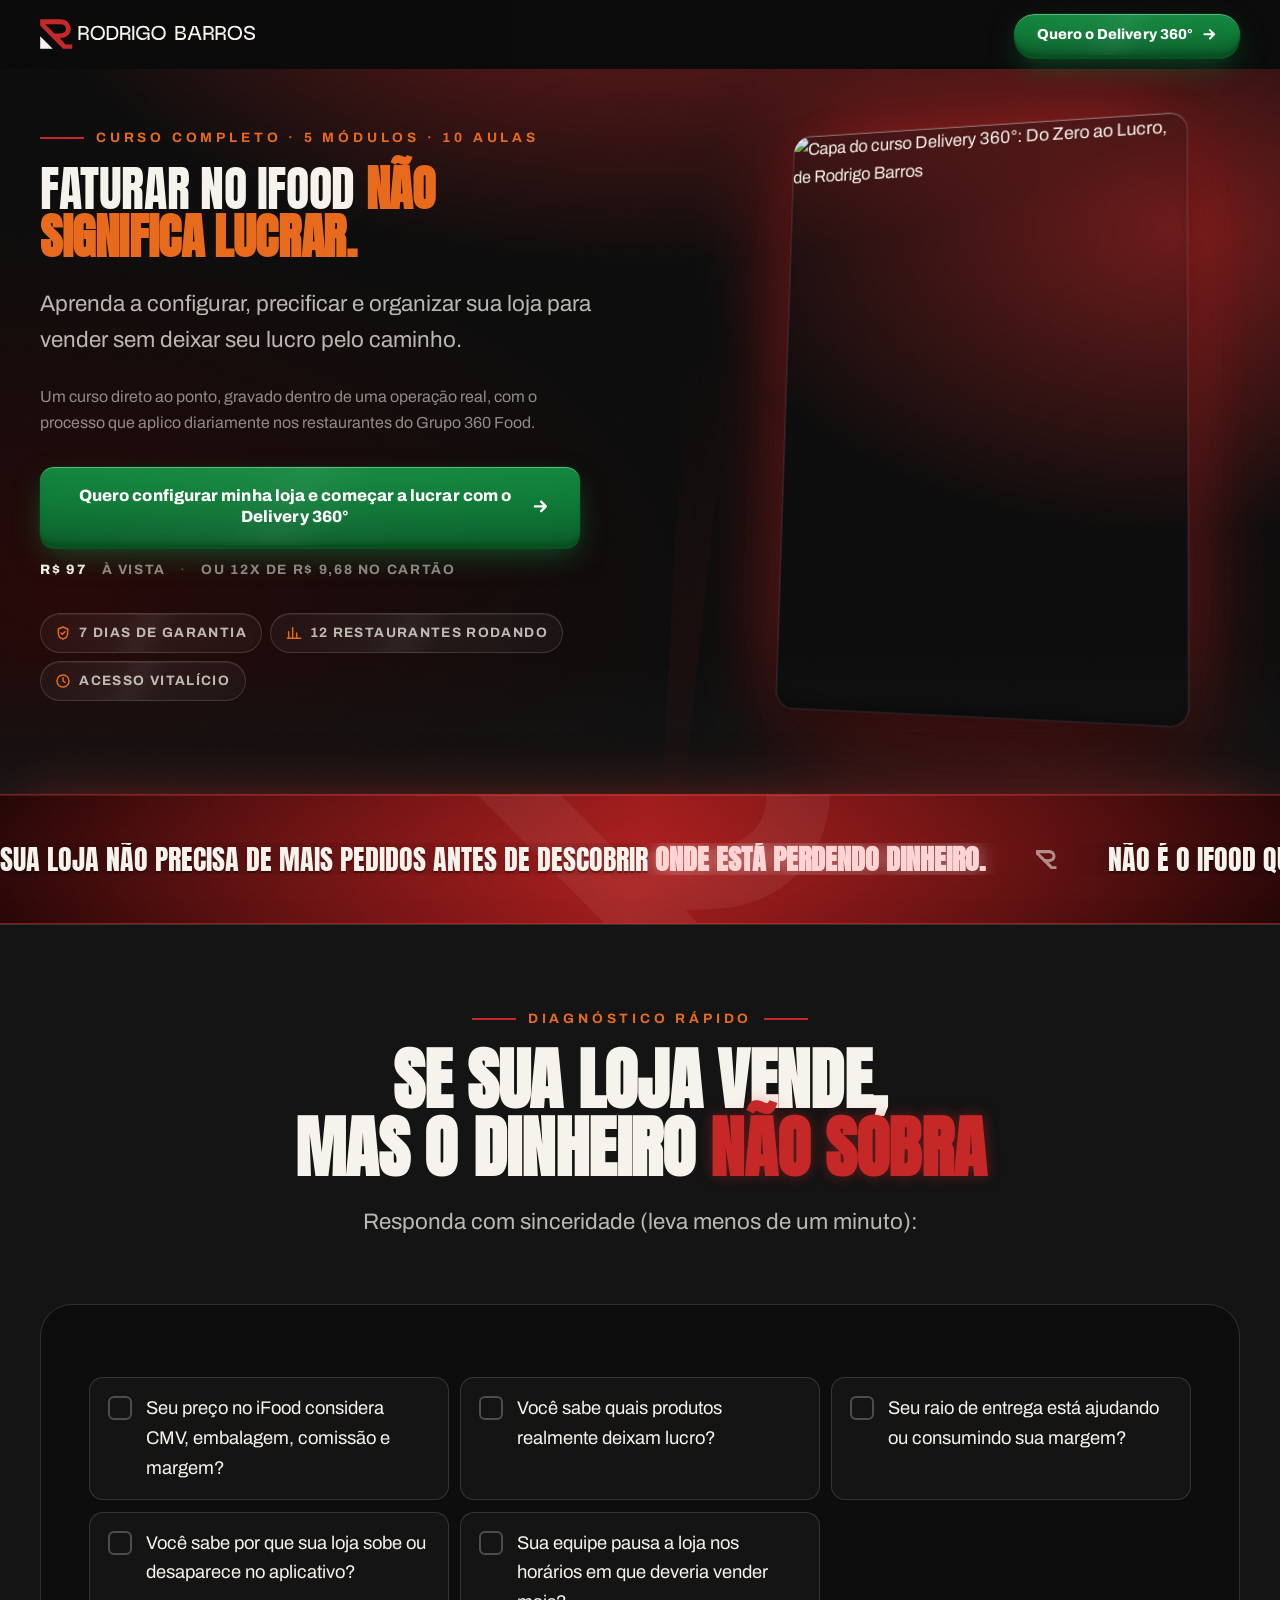
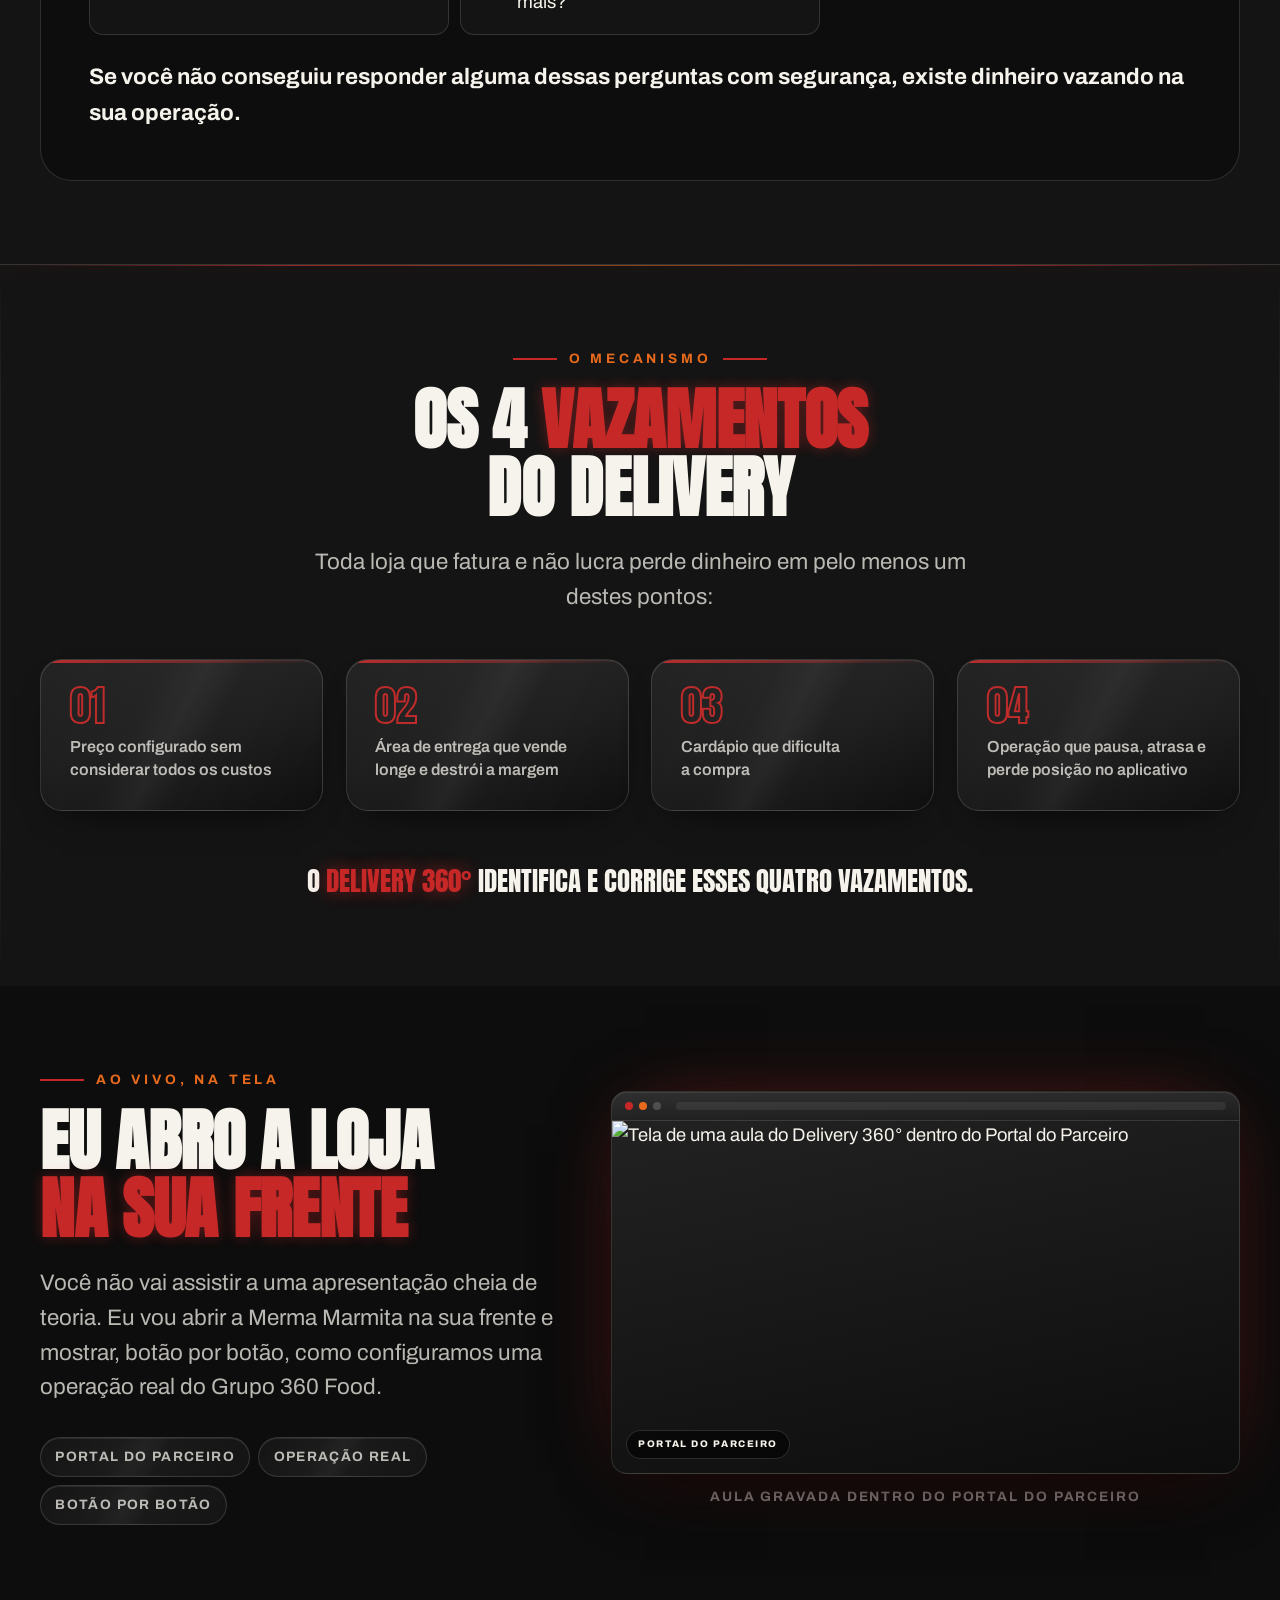
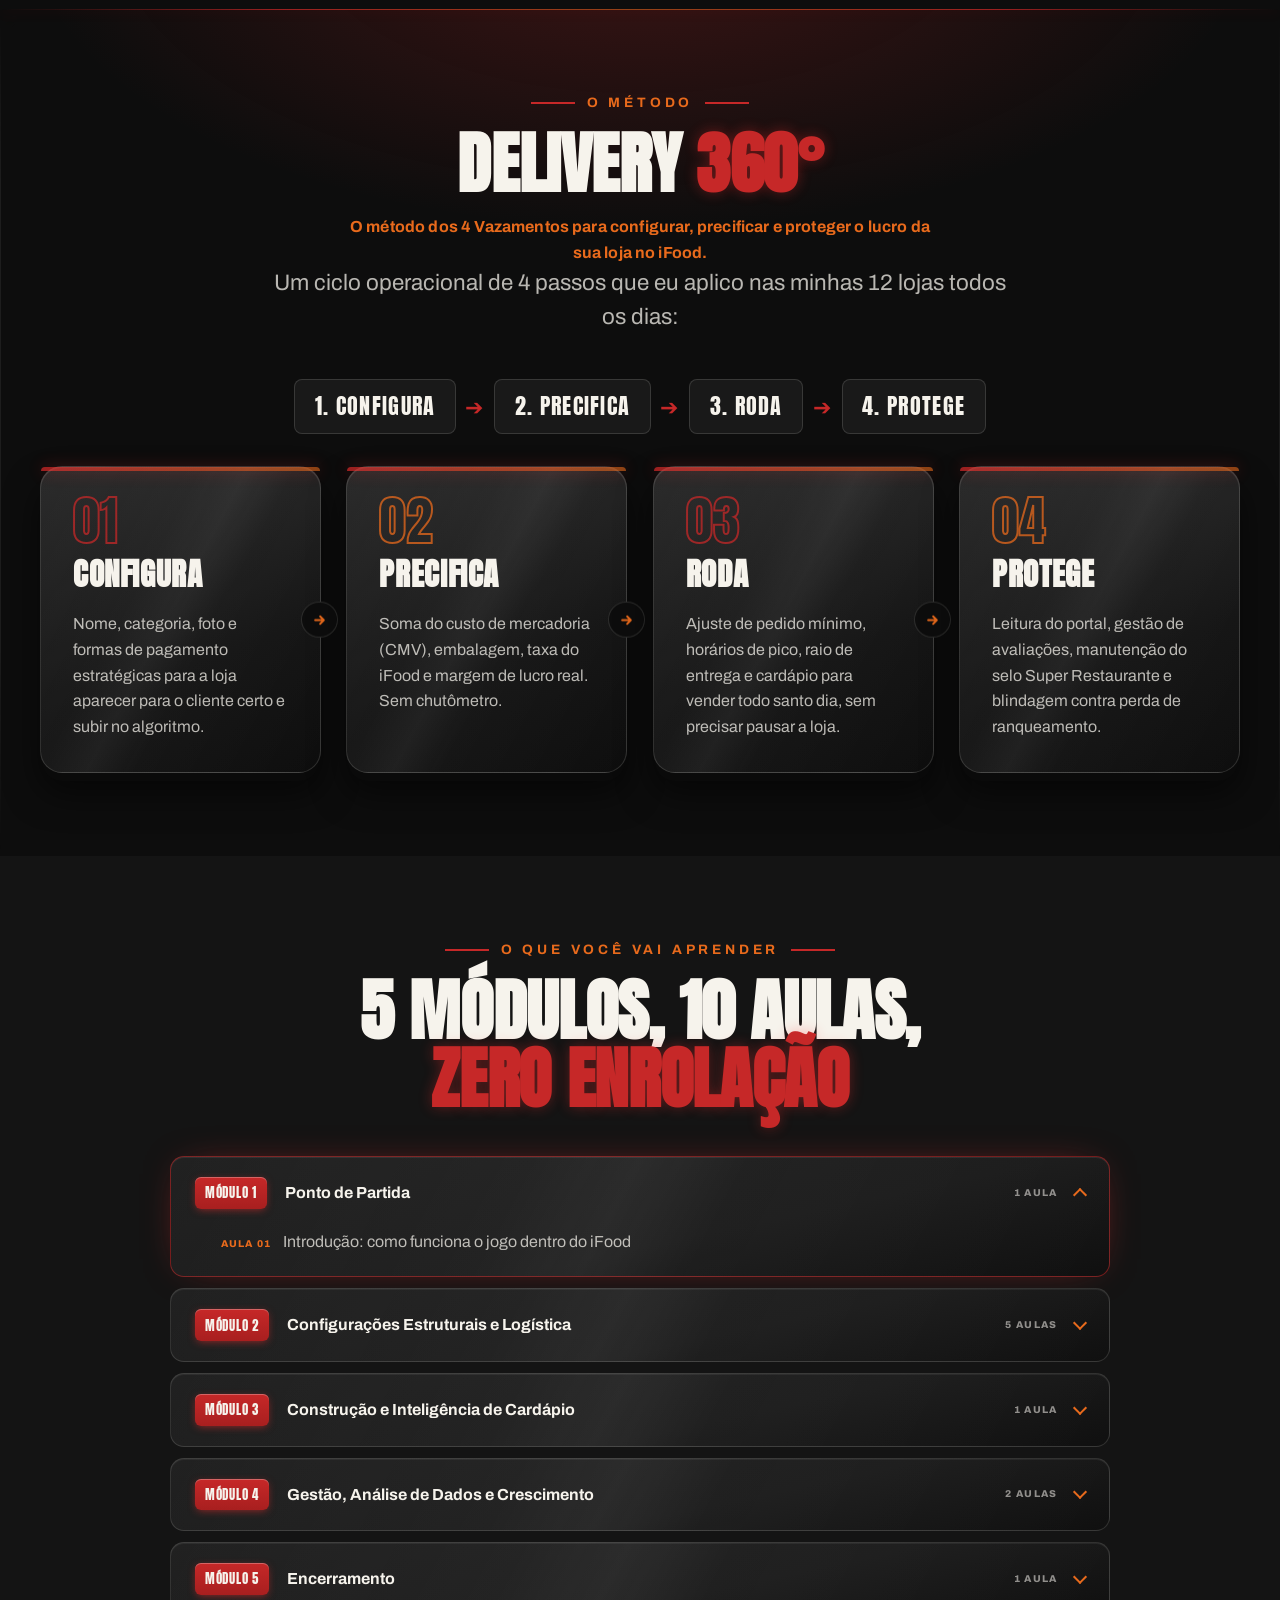
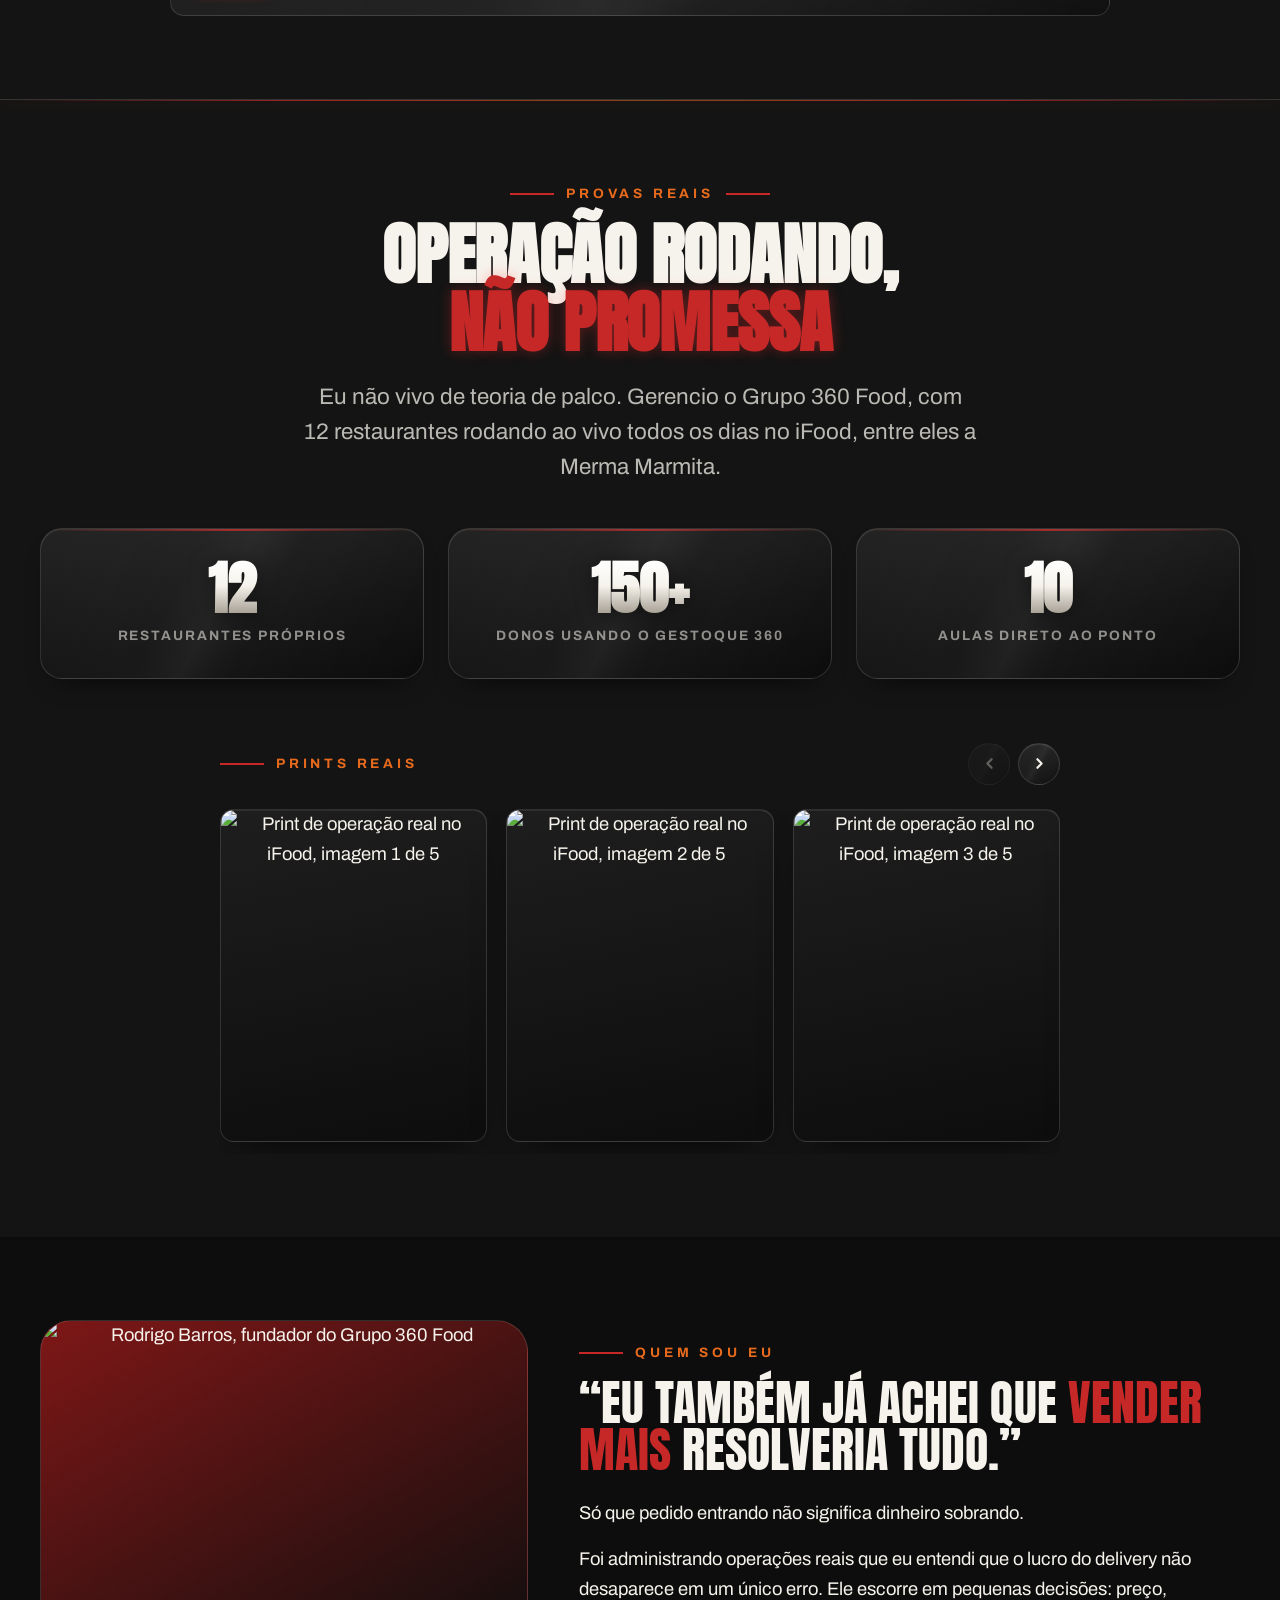
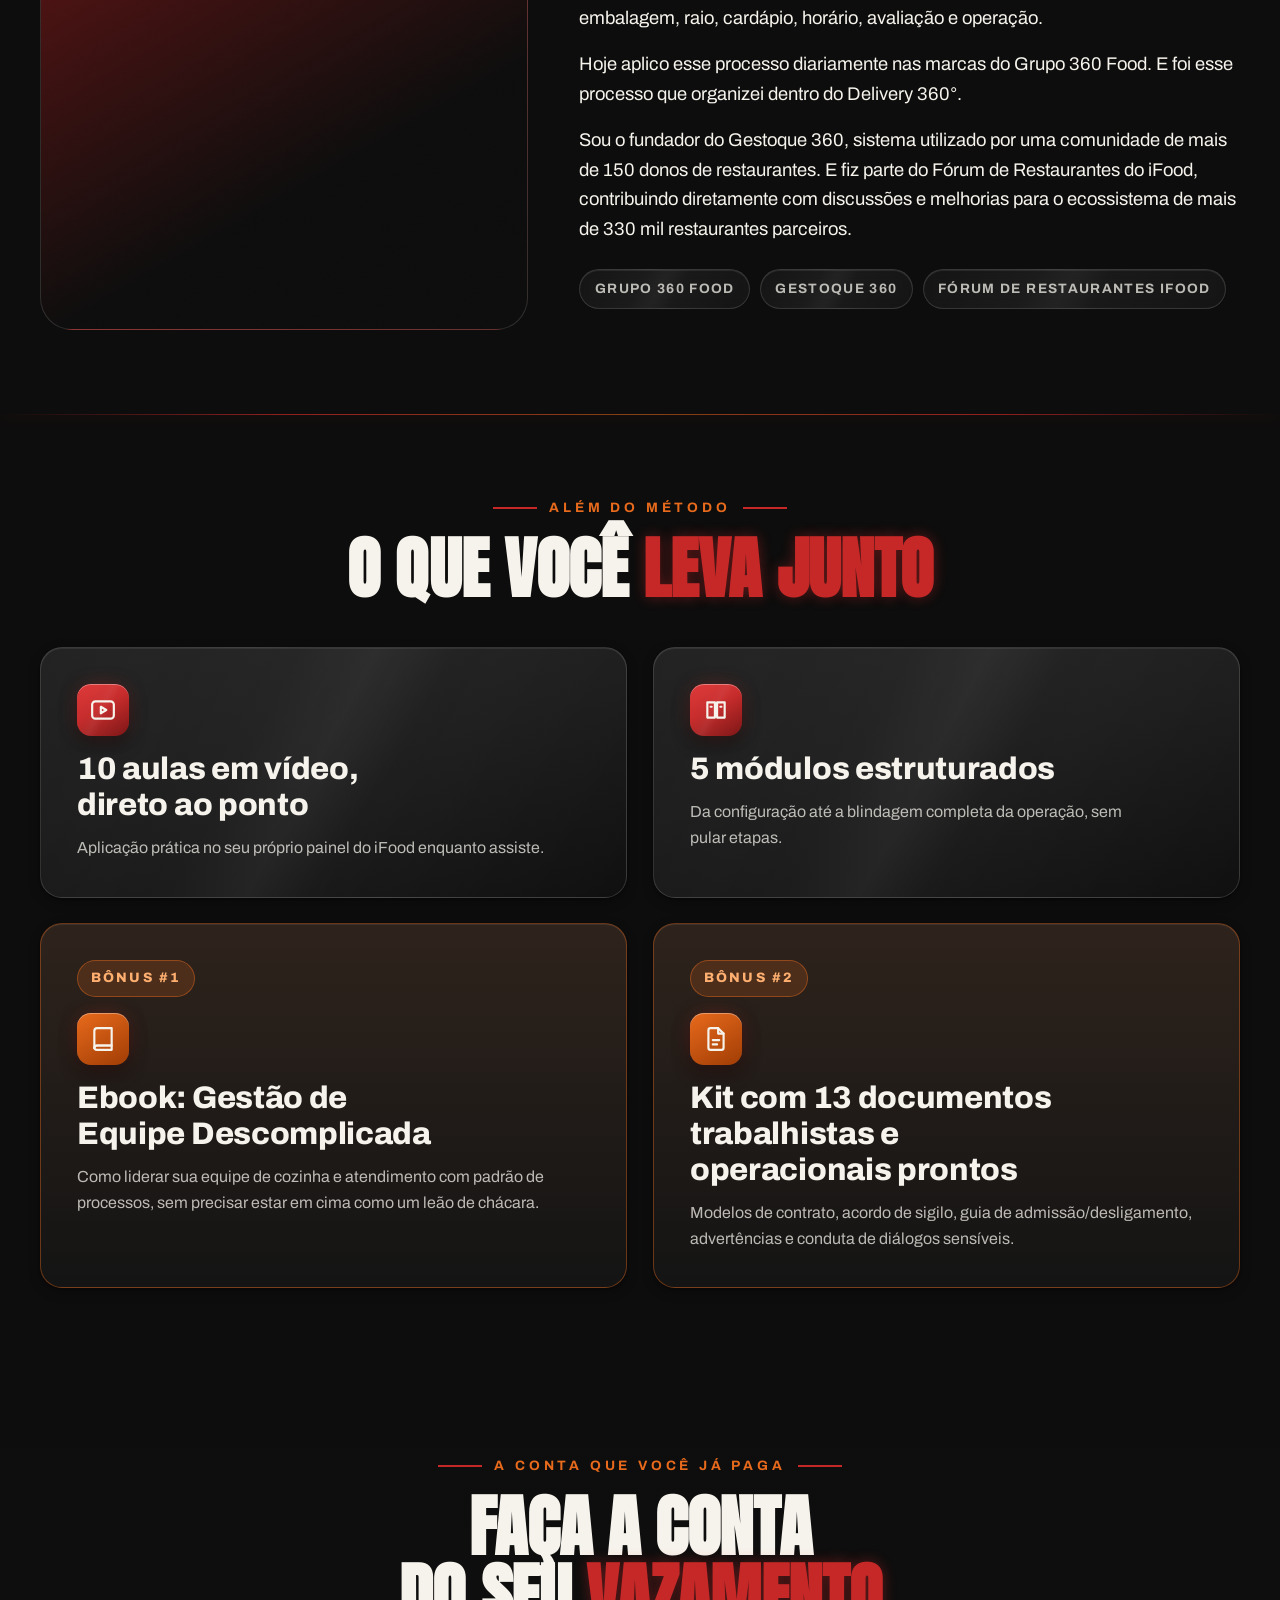
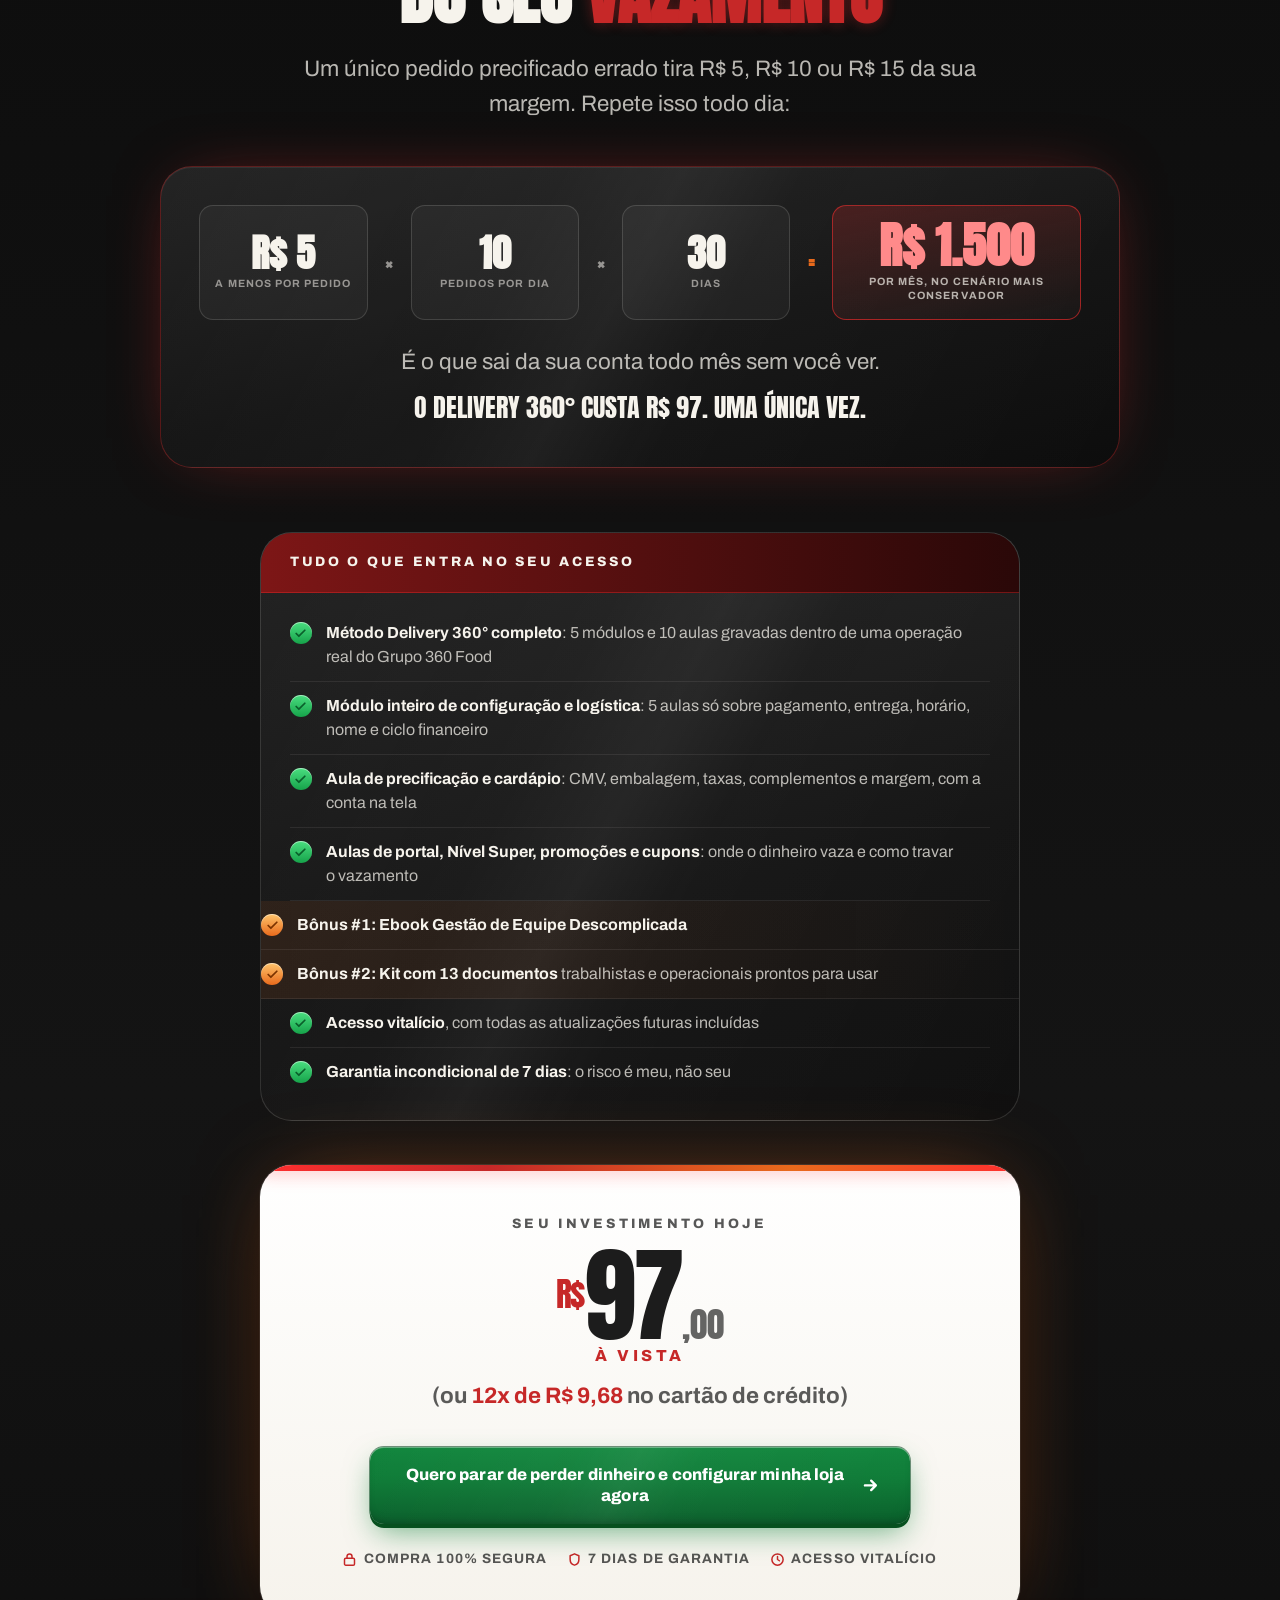
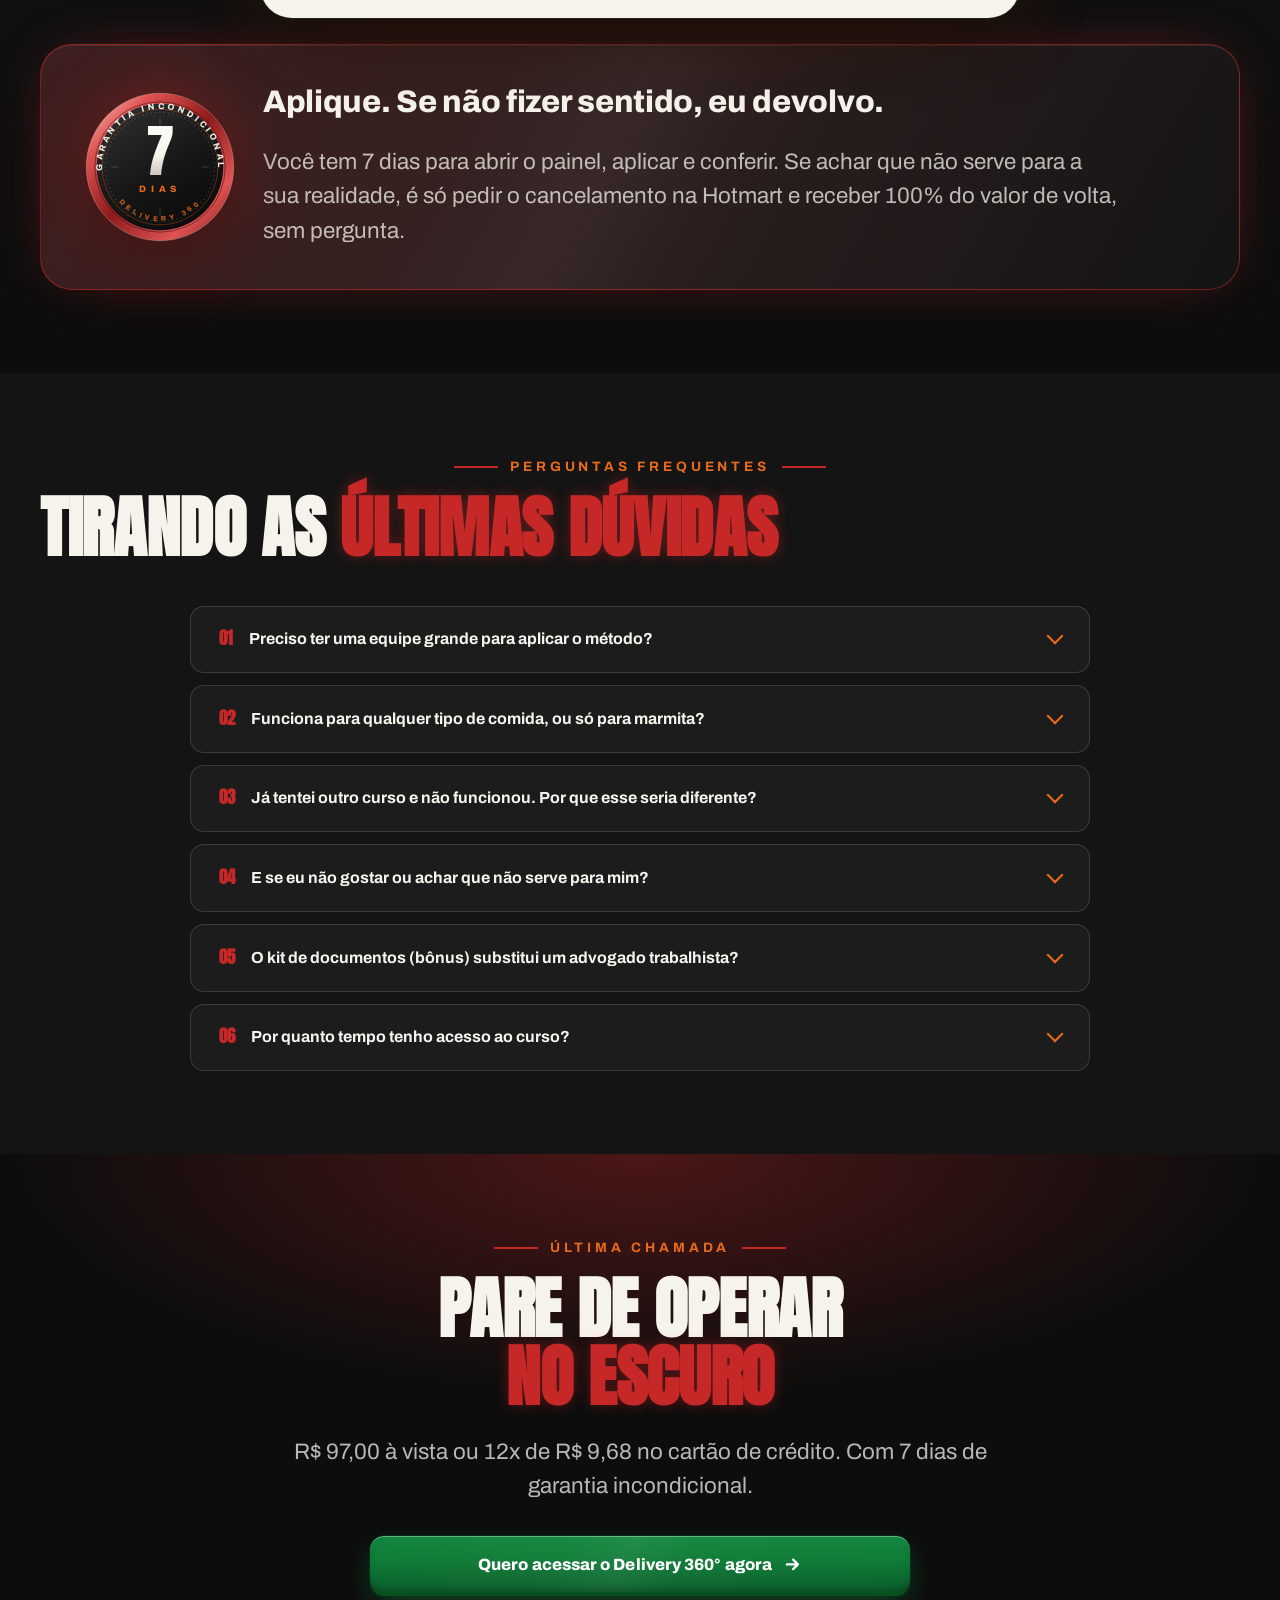
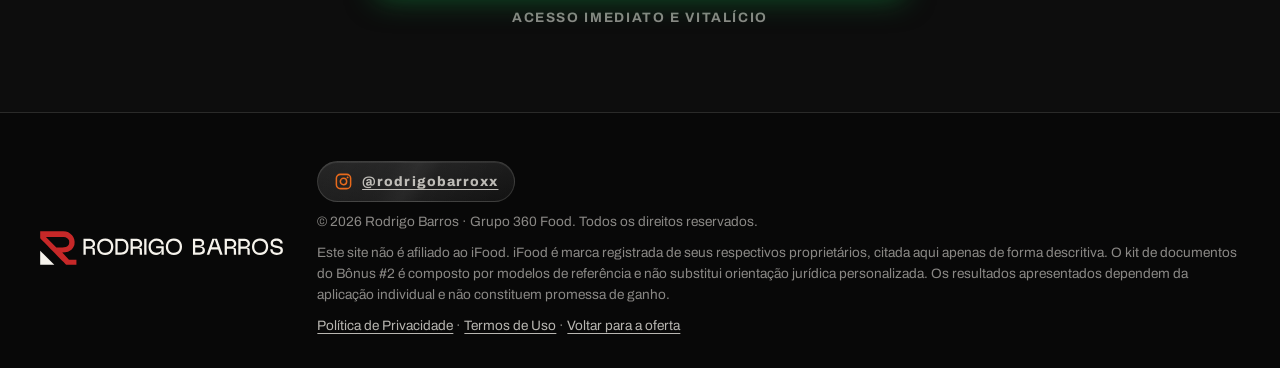
==== commit 76080db2: "Troca todo travessão do texto pela pontuação correspondente Travessão em profusão é marca de texto g" ====
--- a/index.html
+++ b/index.html
@@ -1098,7 +1098,7 @@
 <!-- ====================== HEADER ====================== -->
 <header class="header" id="topo">
   <div class="wrap header__in">
-    <a href="#topo" class="logo logo--h" aria-label="Rodrigo Barros — início">
+    <a href="#topo" class="logo logo--h" aria-label="Rodrigo Barros: início">
       <img src="/assets/img/logo-horizontal-cream.svg" alt="Rodrigo Barros"
            width="1263" height="169" fetchpriority="high" decoding="async">
     </a>
@@ -1185,7 +1185,7 @@
     <div class="sec-head sec-head--center" data-reveal>
       <p class="eyebrow eyebrow--center">Diagnóstico rápido</p>
       <h2 class="h2" id="d2">Se sua loja vende,<br>mas o dinheiro <span class="red">não sobra</span></h2>
-      <p class="lead">Responda com sinceridade — leva menos de um minuto:</p>
+      <p class="lead">Responda com sinceridade (leva menos de um minuto):</p>
     </div>
 
     <div class="check" data-reveal>
@@ -1361,27 +1361,27 @@
       <div class="carrossel__track" data-car-track tabindex="0" role="group" aria-label="Prints de operação real">
         <button type="button" class="card--shot" data-lightbox="fotos/dep1.jpg"
                 aria-label="Ampliar print de operação real 1 de 5">
-          <img src="fotos/dep1.jpg" alt="Print de operação real no iFood — imagem 1 de 5" loading="lazy" decoding="async" width="900" height="1400">
+          <img src="fotos/dep1.jpg" alt="Print de operação real no iFood, imagem 1 de 5" loading="lazy" decoding="async" width="900" height="1400">
           <span class="card--shot__lupa" aria-hidden="true"><svg viewBox="0 0 24 24" fill="none" stroke="currentColor" stroke-width="2.4" stroke-linecap="round"><circle cx="11" cy="11" r="7"/><path d="M20 20l-3.6-3.6M11 8v6M8 11h6"/></svg></span>
         </button>
         <button type="button" class="card--shot" data-lightbox="fotos/dep2.jpg"
                 aria-label="Ampliar print de operação real 2 de 5">
-          <img src="fotos/dep2.jpg" alt="Print de operação real no iFood — imagem 2 de 5" loading="lazy" decoding="async" width="900" height="1400">
+          <img src="fotos/dep2.jpg" alt="Print de operação real no iFood, imagem 2 de 5" loading="lazy" decoding="async" width="900" height="1400">
           <span class="card--shot__lupa" aria-hidden="true"><svg viewBox="0 0 24 24" fill="none" stroke="currentColor" stroke-width="2.4" stroke-linecap="round"><circle cx="11" cy="11" r="7"/><path d="M20 20l-3.6-3.6M11 8v6M8 11h6"/></svg></span>
         </button>
         <button type="button" class="card--shot" data-lightbox="fotos/dep3.jpg"
                 aria-label="Ampliar print de operação real 3 de 5">
-          <img src="fotos/dep3.jpg" alt="Print de operação real no iFood — imagem 3 de 5" loading="lazy" decoding="async" width="900" height="1400">
+          <img src="fotos/dep3.jpg" alt="Print de operação real no iFood, imagem 3 de 5" loading="lazy" decoding="async" width="900" height="1400">
           <span class="card--shot__lupa" aria-hidden="true"><svg viewBox="0 0 24 24" fill="none" stroke="currentColor" stroke-width="2.4" stroke-linecap="round"><circle cx="11" cy="11" r="7"/><path d="M20 20l-3.6-3.6M11 8v6M8 11h6"/></svg></span>
         </button>
         <button type="button" class="card--shot" data-lightbox="fotos/dep4.jpg"
                 aria-label="Ampliar print de operação real 4 de 5">
-          <img src="fotos/dep4.jpg" alt="Print de operação real no iFood — imagem 4 de 5" loading="lazy" decoding="async" width="900" height="1400">
+          <img src="fotos/dep4.jpg" alt="Print de operação real no iFood, imagem 4 de 5" loading="lazy" decoding="async" width="900" height="1400">
           <span class="card--shot__lupa" aria-hidden="true"><svg viewBox="0 0 24 24" fill="none" stroke="currentColor" stroke-width="2.4" stroke-linecap="round"><circle cx="11" cy="11" r="7"/><path d="M20 20l-3.6-3.6M11 8v6M8 11h6"/></svg></span>
         </button>
         <button type="button" class="card--shot" data-lightbox="fotos/dep5.jpg"
                 aria-label="Ampliar print de operação real 5 de 5">
-          <img src="fotos/dep5.jpg" alt="Print de operação real no iFood — imagem 5 de 5" loading="lazy" decoding="async" width="900" height="1400">
+          <img src="fotos/dep5.jpg" alt="Print de operação real no iFood, imagem 5 de 5" loading="lazy" decoding="async" width="900" height="1400">
           <span class="card--shot__lupa" aria-hidden="true"><svg viewBox="0 0 24 24" fill="none" stroke="currentColor" stroke-width="2.4" stroke-linecap="round"><circle cx="11" cy="11" r="7"/><path d="M20 20l-3.6-3.6M11 8v6M8 11h6"/></svg></span>
         </button>
       </div>
@@ -1440,7 +1440,7 @@
       <article class="card item item--bonus" data-reveal data-reveal-delay="2">
         <span class="card__tag tag-orange">Bônus #1</span>
         <span class="item__icon" aria-hidden="true"><svg viewBox="0 0 24 24" fill="none" stroke="currentColor" stroke-width="2" stroke-linecap="round" stroke-linejoin="round"><path d="M4 4.5A2.5 2.5 0 0 1 6.5 2H20v16H6.5A2.5 2.5 0 0 0 4 20.5z"/><path d="M4 20.5A2.5 2.5 0 0 1 6.5 18H20v4H6.5A2.5 2.5 0 0 1 4 19.5z"/></svg></span>
-        <h3 class="h3">Ebook — Gestão de Equipe Descomplicada</h3>
+        <h3 class="h3">Ebook: Gestão de Equipe Descomplicada</h3>
         <p>Como liderar sua equipe de cozinha e atendimento com padrão de processos, sem precisar estar em cima como um leão de chácara.</p>
       </article>
 
@@ -1484,14 +1484,14 @@
     <div class="stack" data-reveal>
       <p class="stack__cab">Tudo o que entra no seu acesso</p>
       <ul class="stack__lista">
-        <li><span class="stack__ck"><svg viewBox="0 0 24 24" fill="none" stroke="currentColor" stroke-width="3.2" stroke-linecap="round" stroke-linejoin="round" aria-hidden="true"><path d="M20 6 9 17l-5-5"/></svg></span><span><b>Método Delivery 360° completo</b> — 5 módulos e 10 aulas gravadas dentro de uma operação real do Grupo 360 Food</span></li>
-        <li><span class="stack__ck"><svg viewBox="0 0 24 24" fill="none" stroke="currentColor" stroke-width="3.2" stroke-linecap="round" stroke-linejoin="round" aria-hidden="true"><path d="M20 6 9 17l-5-5"/></svg></span><span><b>Módulo inteiro de configuração e logística</b> — 5 aulas só sobre pagamento, entrega, horário, nome e ciclo financeiro</span></li>
-        <li><span class="stack__ck"><svg viewBox="0 0 24 24" fill="none" stroke="currentColor" stroke-width="3.2" stroke-linecap="round" stroke-linejoin="round" aria-hidden="true"><path d="M20 6 9 17l-5-5"/></svg></span><span><b>Aula de precificação e cardápio</b> — CMV, embalagem, taxas, complementos e margem, com a conta na tela</span></li>
-        <li><span class="stack__ck"><svg viewBox="0 0 24 24" fill="none" stroke="currentColor" stroke-width="3.2" stroke-linecap="round" stroke-linejoin="round" aria-hidden="true"><path d="M20 6 9 17l-5-5"/></svg></span><span><b>Aulas de portal, Nível Super, promoções e cupons</b> — onde o dinheiro vaza e como travar o vazamento</span></li>
-        <li class="stack__bonus"><span class="stack__ck"><svg viewBox="0 0 24 24" fill="none" stroke="currentColor" stroke-width="3.2" stroke-linecap="round" stroke-linejoin="round" aria-hidden="true"><path d="M20 6 9 17l-5-5"/></svg></span><span><b>Bônus #1 — Ebook Gestão de Equipe Descomplicada</b></span></li>
-        <li class="stack__bonus"><span class="stack__ck"><svg viewBox="0 0 24 24" fill="none" stroke="currentColor" stroke-width="3.2" stroke-linecap="round" stroke-linejoin="round" aria-hidden="true"><path d="M20 6 9 17l-5-5"/></svg></span><span><b>Bônus #2 — Kit com 13 documentos</b> trabalhistas e operacionais prontos para usar</span></li>
+        <li><span class="stack__ck"><svg viewBox="0 0 24 24" fill="none" stroke="currentColor" stroke-width="3.2" stroke-linecap="round" stroke-linejoin="round" aria-hidden="true"><path d="M20 6 9 17l-5-5"/></svg></span><span><b>Método Delivery 360° completo</b>: 5 módulos e 10 aulas gravadas dentro de uma operação real do Grupo 360 Food</span></li>
+        <li><span class="stack__ck"><svg viewBox="0 0 24 24" fill="none" stroke="currentColor" stroke-width="3.2" stroke-linecap="round" stroke-linejoin="round" aria-hidden="true"><path d="M20 6 9 17l-5-5"/></svg></span><span><b>Módulo inteiro de configuração e logística</b>: 5 aulas só sobre pagamento, entrega, horário, nome e ciclo financeiro</span></li>
+        <li><span class="stack__ck"><svg viewBox="0 0 24 24" fill="none" stroke="currentColor" stroke-width="3.2" stroke-linecap="round" stroke-linejoin="round" aria-hidden="true"><path d="M20 6 9 17l-5-5"/></svg></span><span><b>Aula de precificação e cardápio</b>: CMV, embalagem, taxas, complementos e margem, com a conta na tela</span></li>
+        <li><span class="stack__ck"><svg viewBox="0 0 24 24" fill="none" stroke="currentColor" stroke-width="3.2" stroke-linecap="round" stroke-linejoin="round" aria-hidden="true"><path d="M20 6 9 17l-5-5"/></svg></span><span><b>Aulas de portal, Nível Super, promoções e cupons</b>: onde o dinheiro vaza e como travar o vazamento</span></li>
+        <li class="stack__bonus"><span class="stack__ck"><svg viewBox="0 0 24 24" fill="none" stroke="currentColor" stroke-width="3.2" stroke-linecap="round" stroke-linejoin="round" aria-hidden="true"><path d="M20 6 9 17l-5-5"/></svg></span><span><b>Bônus #1: Ebook Gestão de Equipe Descomplicada</b></span></li>
+        <li class="stack__bonus"><span class="stack__ck"><svg viewBox="0 0 24 24" fill="none" stroke="currentColor" stroke-width="3.2" stroke-linecap="round" stroke-linejoin="round" aria-hidden="true"><path d="M20 6 9 17l-5-5"/></svg></span><span><b>Bônus #2: Kit com 13 documentos</b> trabalhistas e operacionais prontos para usar</span></li>
         <li><span class="stack__ck"><svg viewBox="0 0 24 24" fill="none" stroke="currentColor" stroke-width="3.2" stroke-linecap="round" stroke-linejoin="round" aria-hidden="true"><path d="M20 6 9 17l-5-5"/></svg></span><span><b>Acesso vitalício</b>, com todas as atualizações futuras incluídas</span></li>
-        <li><span class="stack__ck"><svg viewBox="0 0 24 24" fill="none" stroke="currentColor" stroke-width="3.2" stroke-linecap="round" stroke-linejoin="round" aria-hidden="true"><path d="M20 6 9 17l-5-5"/></svg></span><span><b>Garantia incondicional de 7 dias</b> — o risco é meu, não seu</span></li>
+        <li><span class="stack__ck"><svg viewBox="0 0 24 24" fill="none" stroke="currentColor" stroke-width="3.2" stroke-linecap="round" stroke-linejoin="round" aria-hidden="true"><path d="M20 6 9 17l-5-5"/></svg></span><span><b>Garantia incondicional de 7 dias</b>: o risco é meu, não seu</span></li>
       </ul>
     </div>
 
@@ -1556,7 +1556,7 @@
         </svg>
       <div>
         <h3 class="h3">Aplique. Se não fizer sentido, eu devolvo.</h3>
-        <p class="lead mt-3">Você tem 7 dias para abrir o painel, aplicar e conferir. Se achar que não serve para a sua realidade, é só pedir o cancelamento na Hotmart e receber 100% do valor de volta — sem pergunta.</p>
+        <p class="lead mt-3">Você tem 7 dias para abrir o painel, aplicar e conferir. Se achar que não serve para a sua realidade, é só pedir o cancelamento na Hotmart e receber 100% do valor de volta, sem pergunta.</p>
       </div>
     </div>
 
@@ -1588,7 +1588,7 @@
       </details>
       <details name="faq" data-reveal>
         <summary><span class="faq__n">04</span>E se eu não gostar ou achar que não serve para mim?</summary>
-        <div class="faq__a"><p>Você tem 7 dias de garantia incondicional. Aplique, teste e, se achar que não faz sentido para a sua realidade, é só pedir o cancelamento direto na Hotmart, em “Minhas compras”, e receber 100% do seu dinheiro de volta — sem perguntas.</p></div>
+        <div class="faq__a"><p>Você tem 7 dias de garantia incondicional. Aplique, teste e, se achar que não faz sentido para a sua realidade, é só pedir o cancelamento direto na Hotmart, em “Minhas compras”, e receber 100% do seu dinheiro de volta, sem perguntas.</p></div>
       </details>
       <details name="faq" data-reveal>
         <summary><span class="faq__n">05</span>O kit de documentos (bônus) substitui um advogado trabalhista?</summary>
@@ -1629,7 +1629,7 @@
 <footer class="footer">
   <div class="wrap footer__in">
     <a href="#topo" class="logo" style="height:34px" aria-label="Rodrigo Barros">
-      <img src="/assets/img/logo-horizontal-cream.svg" alt="Rodrigo Barros — Grupo 360 Food" width="1263" height="169" style="height:100%;width:auto" loading="lazy" decoding="async">
+      <img src="/assets/img/logo-horizontal-cream.svg" alt="Rodrigo Barros, Grupo 360 Food" width="1263" height="169" style="height:100%;width:auto" loading="lazy" decoding="async">
     </a>
     <div class="footer__legal">
       <a class="social" href="https://www.instagram.com/rodrigobarroxx/" target="_blank" rel="noopener noreferrer">
@@ -1800,7 +1800,7 @@
           "name": "E se eu não gostar ou achar que não serve para mim?",
           "acceptedAnswer": {
             "@type": "Answer",
-            "text": "Você tem 7 dias de garantia incondicional. Aplique, teste e, se achar que não faz sentido para a sua realidade, é só pedir o cancelamento direto na Hotmart, em “Minhas compras”, e receber 100% do seu dinheiro de volta — sem perguntas."
+            "text": "Você tem 7 dias de garantia incondicional. Aplique, teste e, se achar que não faz sentido para a sua realidade, é só pedir o cancelamento direto na Hotmart, em “Minhas compras”, e receber 100% do seu dinheiro de volta, sem perguntas."
           }
         },
         {
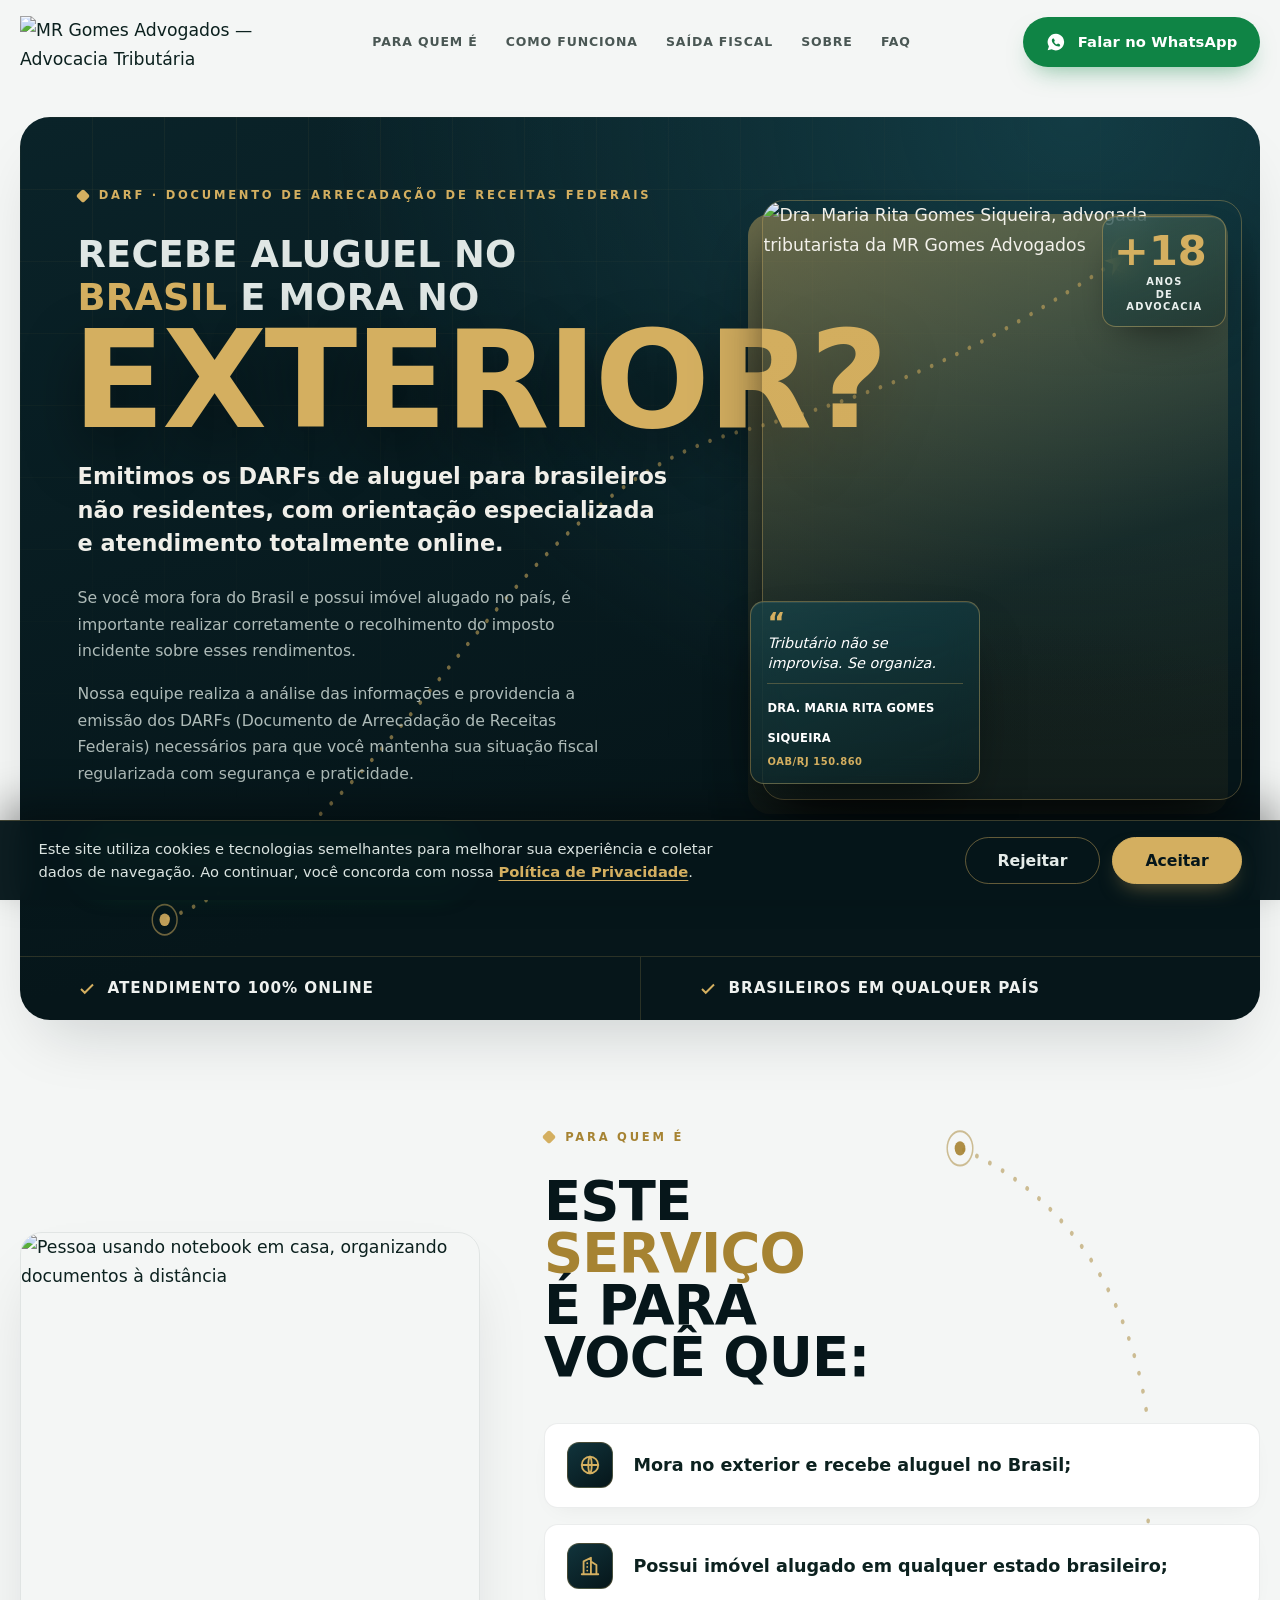
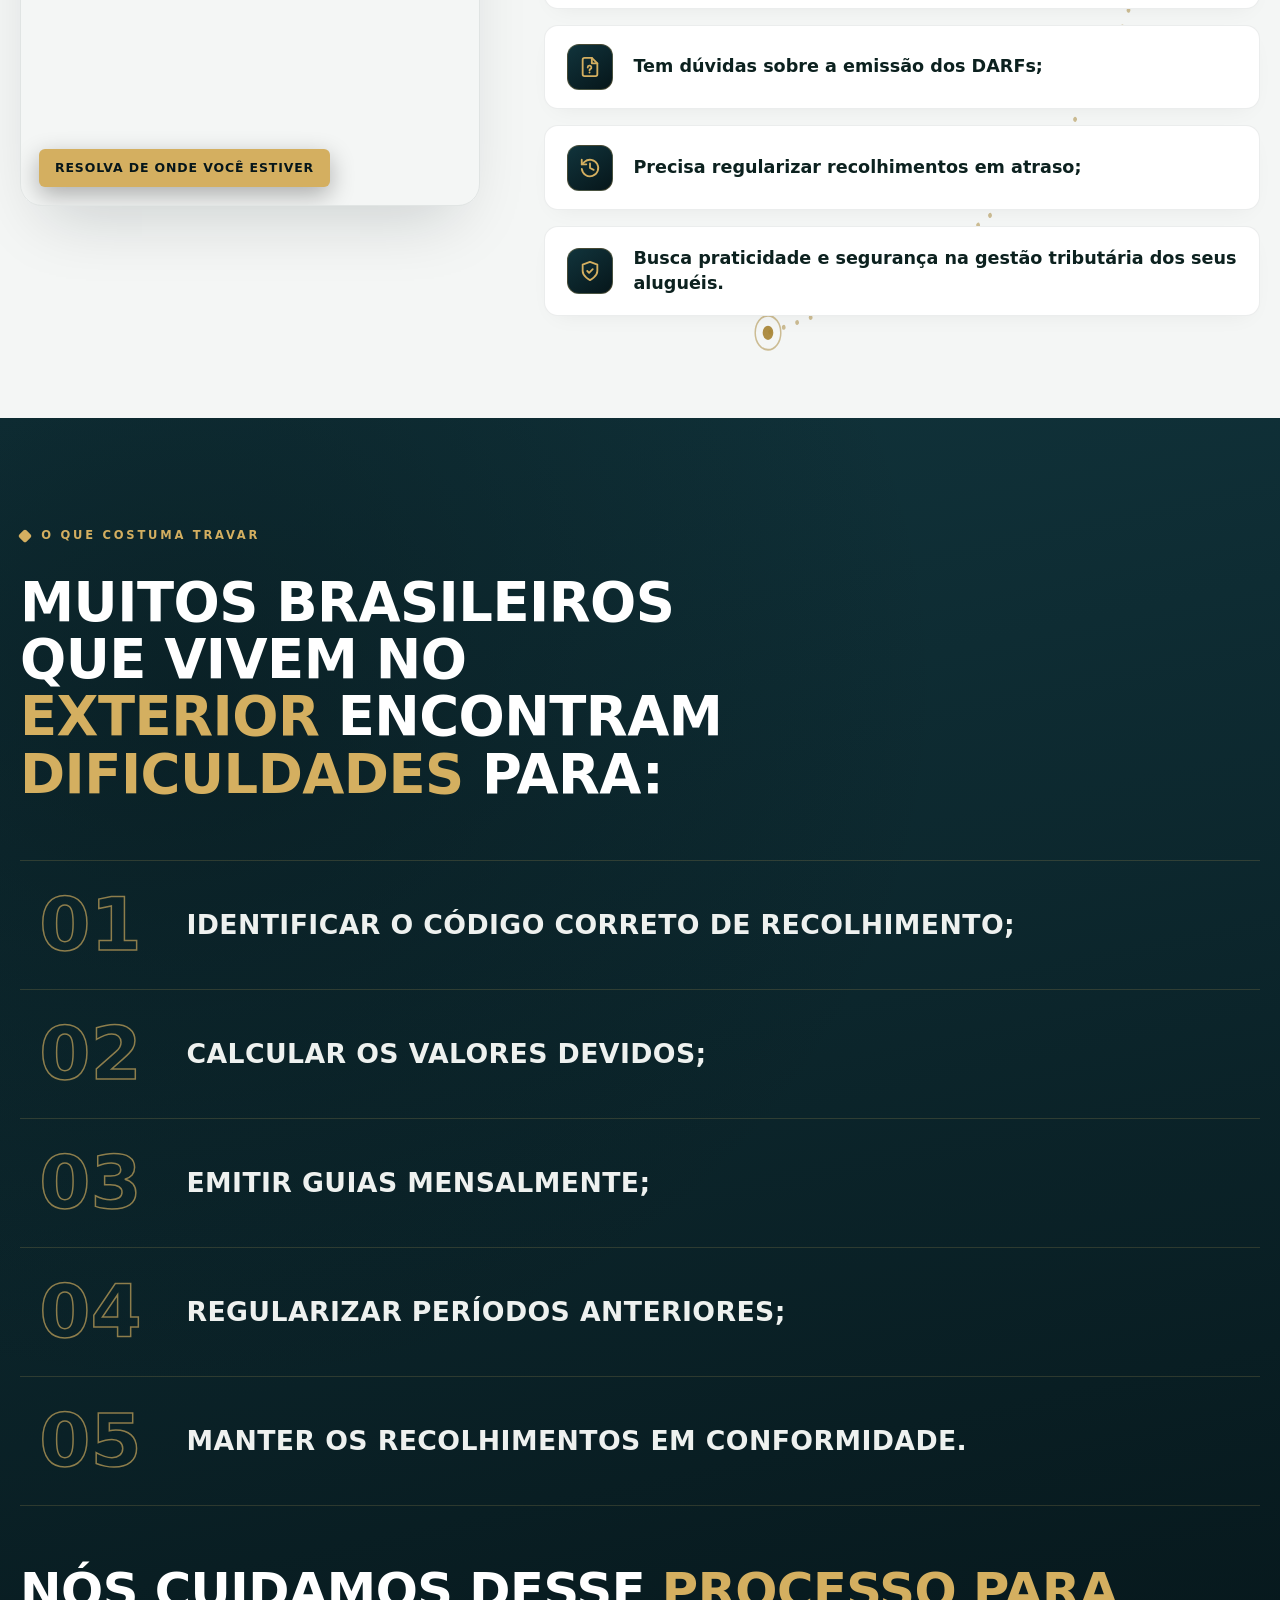
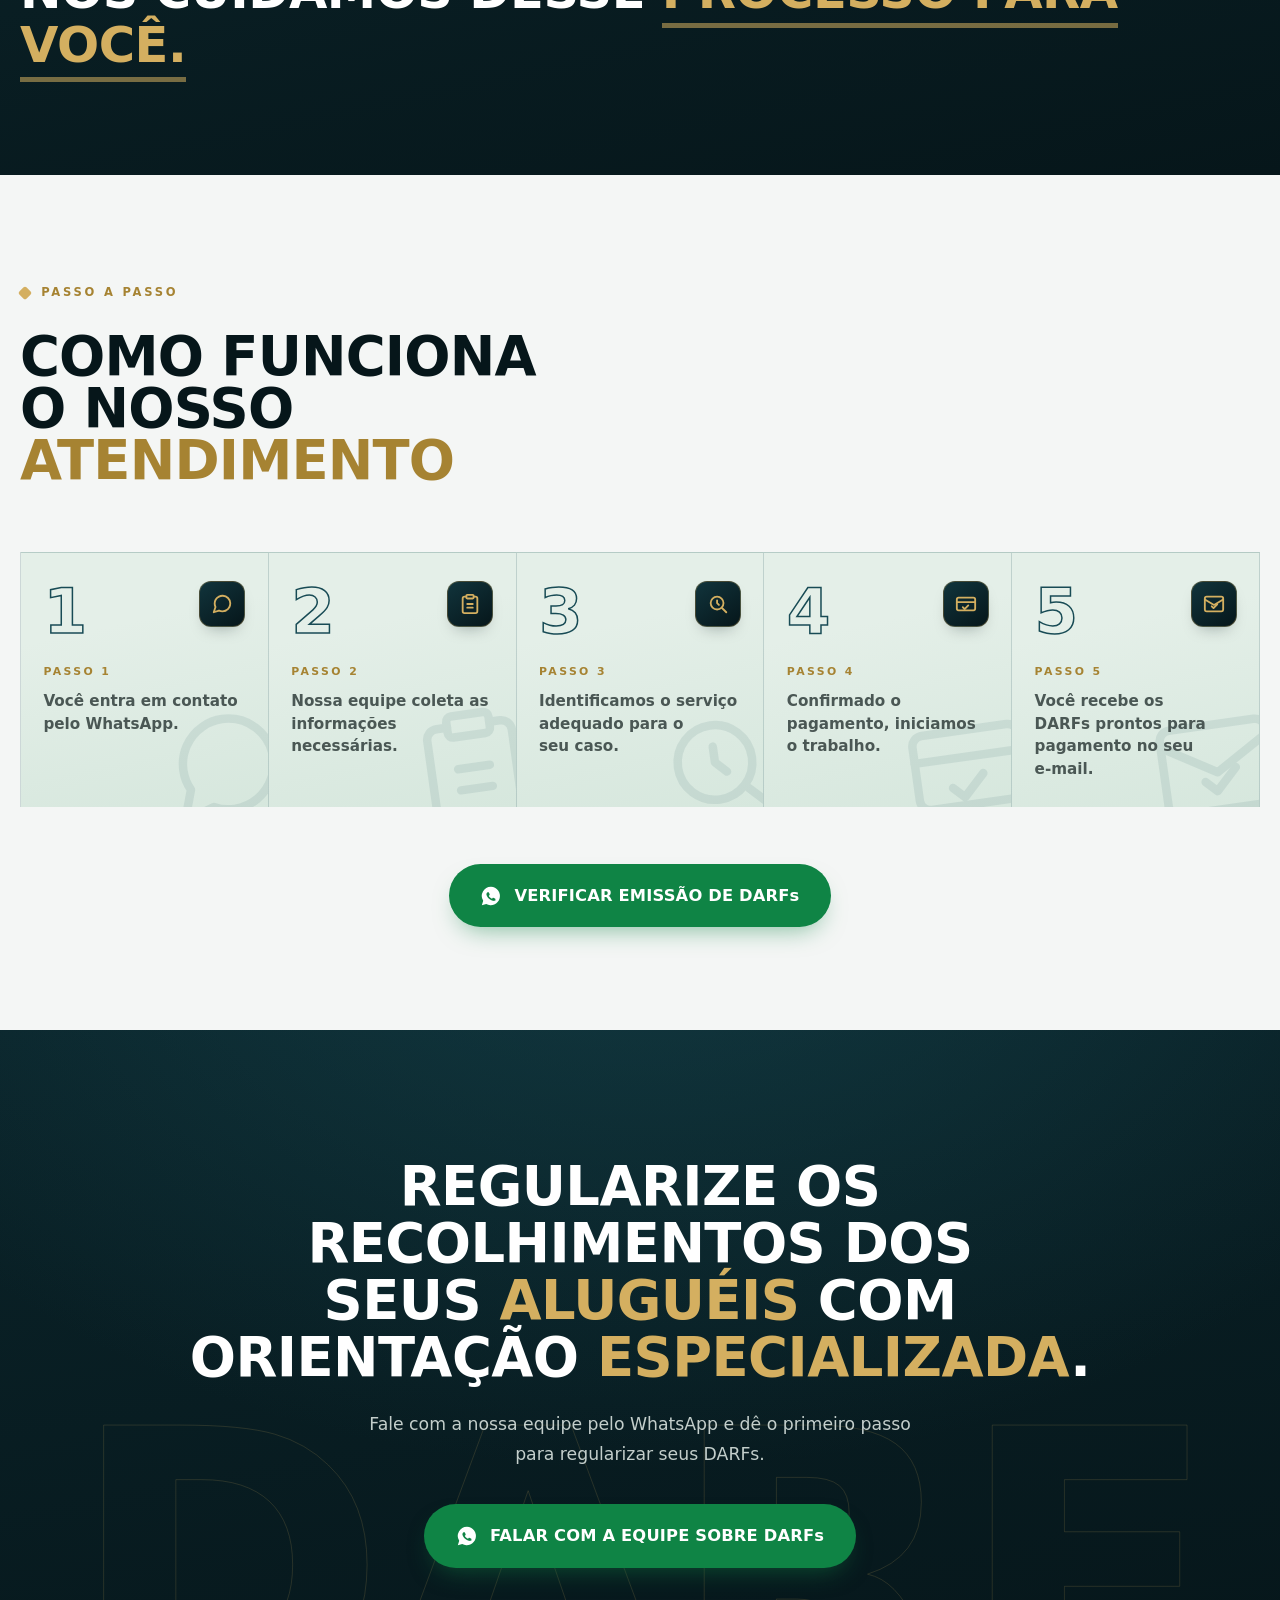
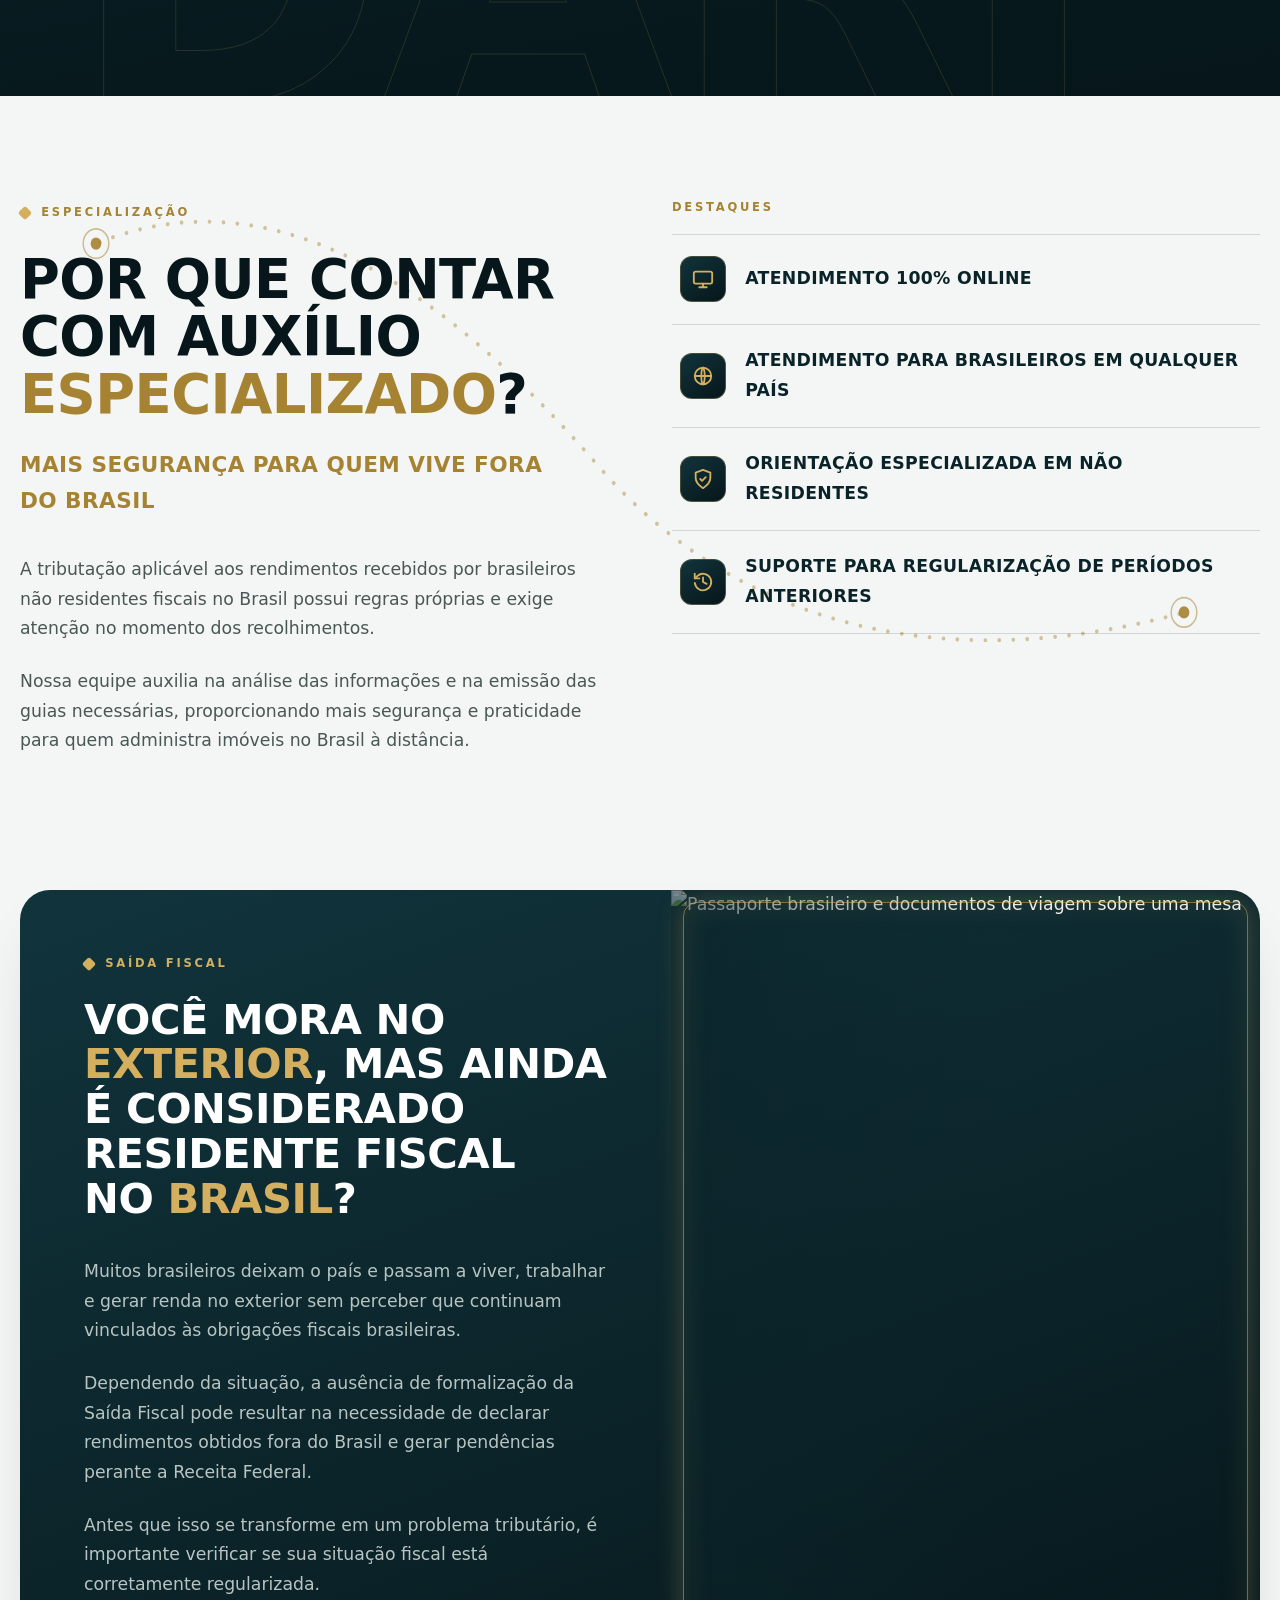
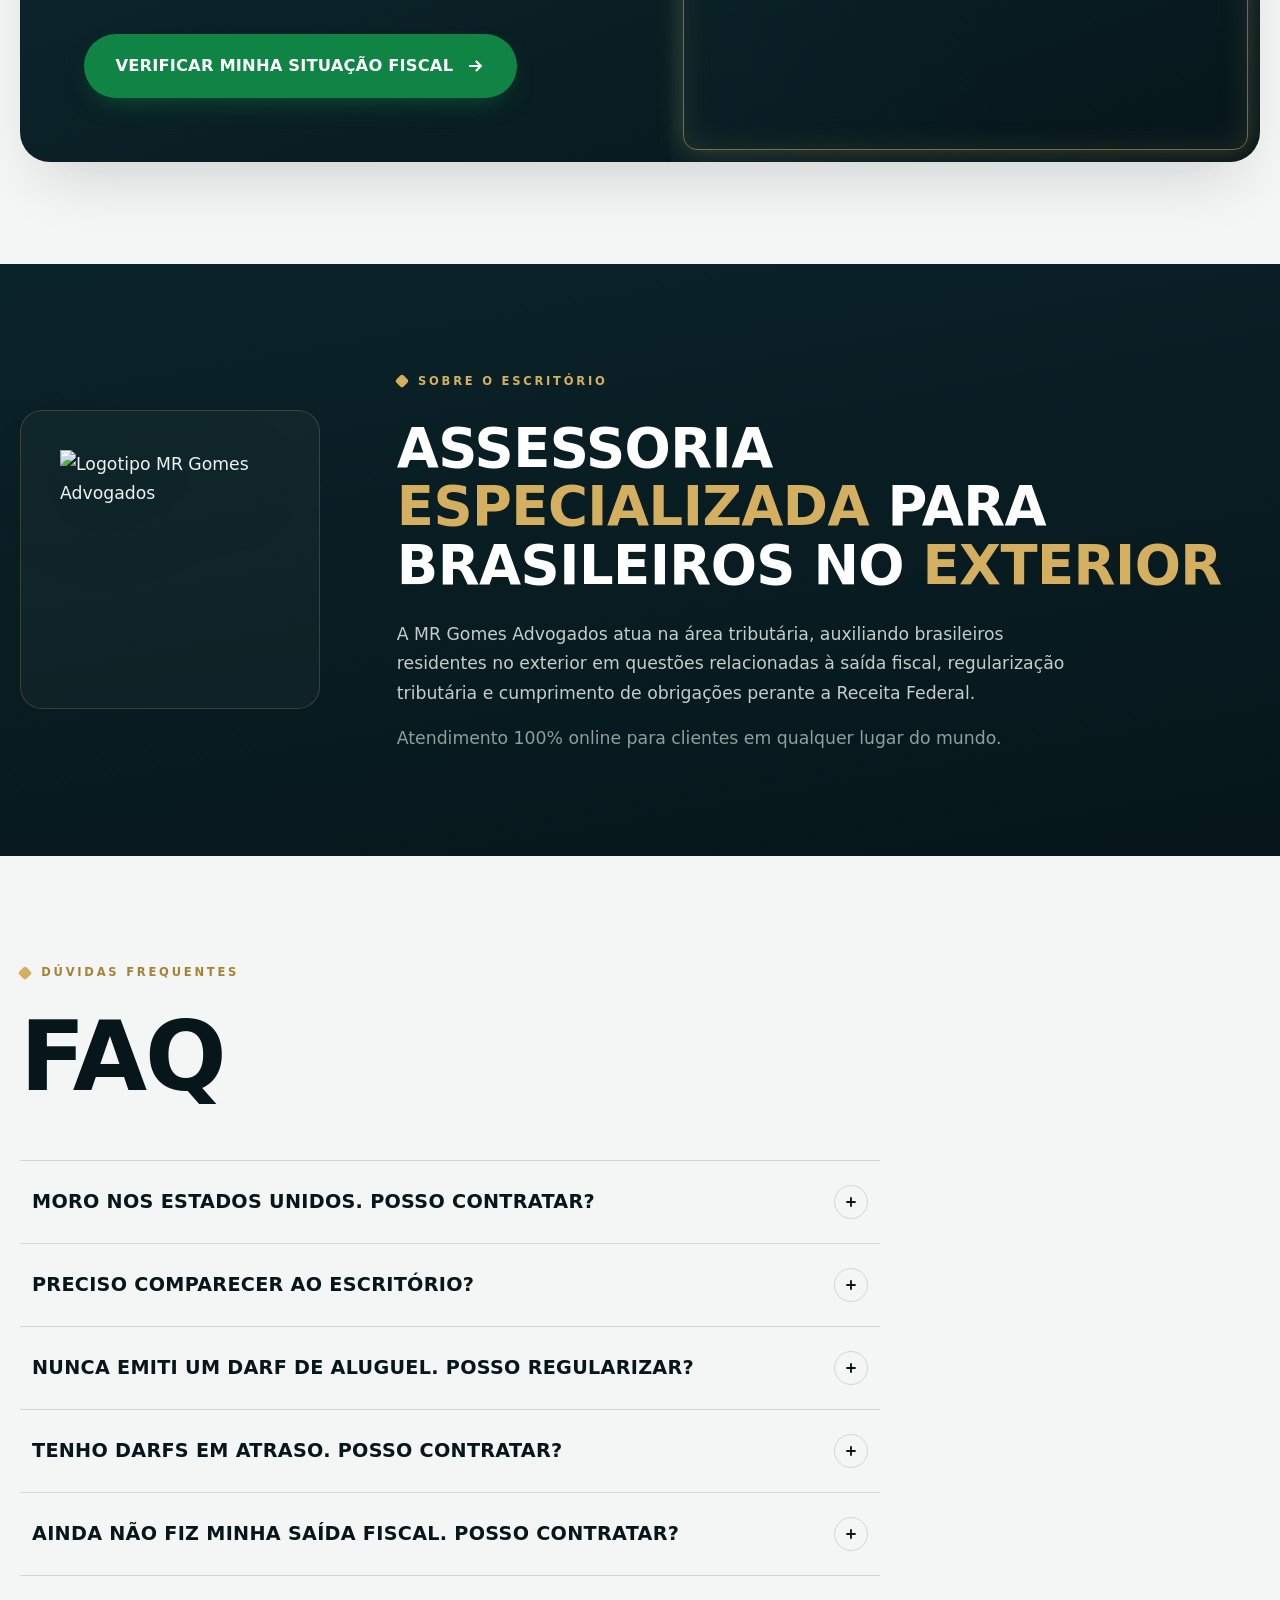
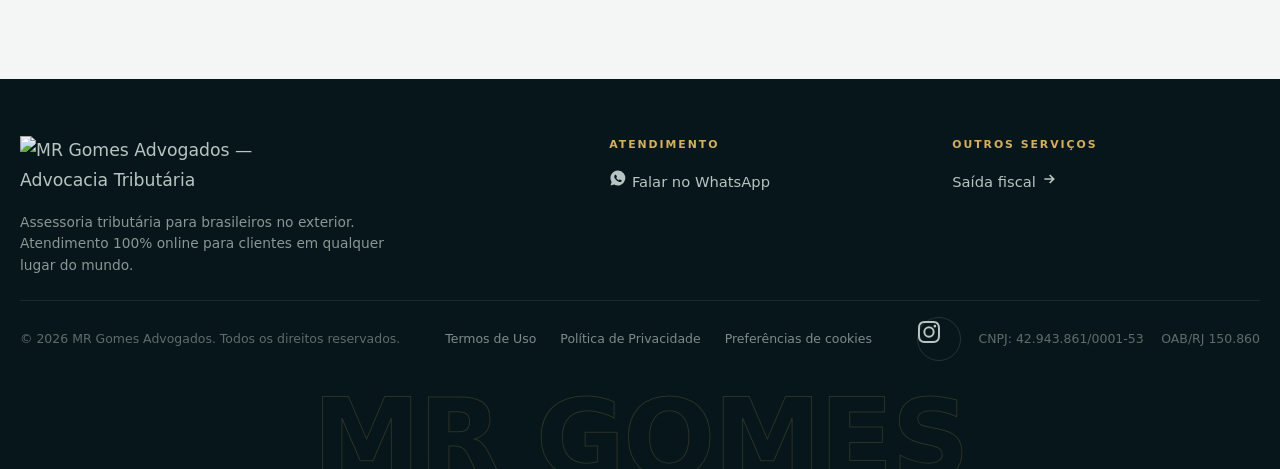
==== commit 1a64d8ef: "Corrige consentimento LGPD, CSP e dados estruturados da landing de DARF Consentimento (LGPD): - Adic" ====
--- a/index.html
+++ b/index.html
@@ -1,1840 +1,1703 @@
-<!doctype html>
+<!DOCTYPE html>
 <html lang="pt-BR">
 <head>
-<meta charset="utf-8">
-<meta name="viewport" content="width=device-width,initial-scale=1,viewport-fit=cover">
-<meta name="color-scheme" content="dark">
-<meta name="theme-color" content="#0d0d0d">
-
-<title>Delivery 360°: curso para lucrar de verdade no iFood</title>
-<meta name="description" content="Faturar no iFood não significa lucrar. O método dos 4 Vazamentos para configurar, precificar e proteger o lucro da sua loja. 10 aulas por R$97, com garantia.">
-<link rel="canonical" href="https://delivery360.com.br/">
-<meta name="robots" content="index,follow,max-image-preview:large,max-snippet:-1">
-<meta name="author" content="Rodrigo Barros">
+<meta charset="UTF-8">
+<meta name="viewport" content="width=device-width, initial-scale=1">
+
+<!-- CSP declarada o mais cedo possível: precisa vir antes de qualquer recurso externo do documento -->
+<meta http-equiv="Content-Security-Policy" content="default-src 'self'; img-src 'self' https://www.facebook.com https://connect.facebook.net https://www.google.com https://www.google.com.br https://www.googletagmanager.com https://www.google-analytics.com https://region1.google-analytics.com https://stats.g.doubleclick.net https://googleads.g.doubleclick.net https://ad.doubleclick.net https://www.googleadservices.com data:; style-src 'self' 'unsafe-inline' https://fonts.googleapis.com; font-src 'self' https://fonts.gstatic.com data:; script-src 'self' 'unsafe-inline' https://www.googletagmanager.com https://www.google-analytics.com https://connect.facebook.net https://googleads.g.doubleclick.net https://www.googleadservices.com; connect-src 'self' https://www.google-analytics.com https://region1.google-analytics.com https://analytics.google.com https://stats.g.doubleclick.net https://googleads.g.doubleclick.net https://ad.doubleclick.net https://www.google.com https://www.google.com.br https://www.facebook.com https://connect.facebook.net https://www.googleadservices.com; frame-src https://td.doubleclick.net https://www.googletagmanager.com https://www.google.com https://www.facebook.com https://connect.facebook.net; base-uri 'self'; form-action 'self'; object-src 'none'; upgrade-insecure-requests">
+<meta name="referrer" content="strict-origin-when-cross-origin">
+
+<title>DARF de Aluguel para Não Residentes | MR Gomes Advogados</title>
+<meta name="description" content="Mora no exterior e recebe aluguel no Brasil? Emitimos seus DARFs de aluguel com orientação especializada e atendimento 100% online. Fale no WhatsApp.">
+<link rel="canonical" href="https://naoresidente.mrgomesadvogados.com.br/">
+<meta name="robots" content="index, follow, max-image-preview:large, max-snippet:-1, max-video-preview:-1">
+<meta name="theme-color" content="#06161a">
 
 <meta property="og:type" content="website">
 <meta property="og:locale" content="pt_BR">
-<meta property="og:site_name" content="Rodrigo Barros">
-<meta property="og:url" content="https://delivery360.com.br/">
-<meta property="og:title" content="Delivery 360°: pare de faturar sem lucrar no iFood">
-<meta property="og:description" content="O método dos 4 Vazamentos para configurar, precificar e proteger o lucro da sua loja no iFood. Gravado dentro de uma operação real.">
-<meta property="og:image" content="https://delivery360.com.br/assets/img/og-delivery360.png">
+<meta property="og:site_name" content="MR Gomes Advogados">
+<meta property="og:title" content="DARF de Aluguel para Não Residentes | MR Gomes Advogados">
+<meta property="og:description" content="Recebe aluguel no Brasil e mora no exterior? Emitimos os DARFs de aluguel para brasileiros não residentes, com atendimento 100% online.">
+<meta property="og:url" content="https://naoresidente.mrgomesadvogados.com.br/">
+<meta property="og:image" content="https://naoresidente.mrgomesadvogados.com.br/og-image.jpg">
+<meta property="og:image:type" content="image/jpeg">
 <meta property="og:image:width" content="1200">
 <meta property="og:image:height" content="630">
-<meta property="og:image:alt" content="Capa do curso Delivery 360°: Do Zero ao Lucro, por Rodrigo Barros">
+<meta property="og:image:alt" content="DARF de aluguel para brasileiros não residentes — MR Gomes Advogados">
 <meta name="twitter:card" content="summary_large_image">
-<meta name="twitter:title" content="Delivery 360°: pare de faturar sem lucrar no iFood">
-<meta name="twitter:description" content="O método dos 4 Vazamentos, gravado dentro de uma operação real do Grupo 360 Food.">
-<meta name="twitter:image" content="https://delivery360.com.br/assets/img/og-delivery360.png">
-
-<meta http-equiv="Content-Security-Policy" content="default-src 'self'; script-src 'self'; style-src 'self' 'unsafe-inline'; img-src 'self' data:; font-src 'self'; connect-src 'self'; form-action 'none'; base-uri 'none'; object-src 'none'; frame-src 'none'">
-<meta name="referrer" content="strict-origin-when-cross-origin">
-
-<link rel="icon" href="/assets/img/favicon.svg" type="image/svg+xml">
-<link rel="apple-touch-icon" href="/assets/img/apple-touch-icon.png">
-<link rel="manifest" href="/site.webmanifest">
-
-<link rel="preload" href="fotos/produto.png" as="image" fetchpriority="high">
-<link rel="preload" href="/assets/fonts/anton-latin-400.woff2" as="font" type="font/woff2" crossorigin>
-<link rel="preload" href="/assets/fonts/archivo-latin-var.woff2" as="font" type="font/woff2" crossorigin>
-
-<style>
-/* =========================================================================
-   DELIVERY 360° — Rodrigo Barros
-   CSS único e inline: 1 request para a página inteira, zero render-blocking.
-   Camadas em @layer para cascata previsível (nenhum !important no arquivo).
-   ========================================================================= */
-@layer reset, tokens, base, layout, components, sections, motion, utils;
-
-/* ---------- FONTES (auto-hospedadas, sem terceiros) ---------------------- */
-@font-face{
-  font-family:'Anton';font-style:normal;font-weight:400;font-display:swap;
-  src:url('/assets/fonts/anton-latin-400.woff2') format('woff2');
-  unicode-range:U+0000-00FF,U+0131,U+0152-0153,U+02BB-02BC,U+02C6,U+02DA,U+02DC,U+0304,U+0308,U+0329,U+2000-206F,U+20AC,U+2122,U+2191,U+2193,U+2212,U+2215,U+FEFF,U+FFFD;
-}
-@font-face{
-  font-family:'Archivo';font-style:normal;font-weight:100 900;font-display:swap;
-  src:url('/assets/fonts/archivo-latin-var.woff2') format('woff2-variations');
-  unicode-range:U+0000-00FF,U+0131,U+0152-0153,U+02BB-02BC,U+02C6,U+02DA,U+02DC,U+0304,U+0308,U+0329,U+2000-206F,U+20AC,U+2122,U+2191,U+2193,U+2212,U+2215,U+FEFF,U+FFFD;
-}
-
-@layer reset{
-  *,*::before,*::after{box-sizing:border-box}
-  *{margin:0}
-  html{-webkit-text-size-adjust:100%;scroll-behavior:smooth}
-  body{-webkit-font-smoothing:antialiased;text-rendering:optimizeLegibility}
-  img,svg,video{display:block;max-width:100%}
-  button,input,select,textarea{font:inherit;color:inherit}
-  a{color:inherit}
-  h1,h2,h3,h4,p,li{overflow-wrap:break-word;text-wrap:pretty}
-  h1,h2,h3{text-wrap:balance}
-  ul[class]{list-style:none;padding:0}
-  summary::-webkit-details-marker{display:none}
-  :target{scroll-margin-top:2rem}
-}
-
-@layer tokens{
-  :root{
-    /* Paleta oficial da marca — GUIDE LINE RODRIGO BARROS */
-    --red:#c62828;          /* primária   */
-    --cream:#f6f3ec;        /* primária   */
-    --ink:#1c1c1c;          /* primária   */
-    --orange:#e86a1c;       /* secundária */
-
-    /* Derivadas (mesma família, para profundidade) */
-    /* Neon e metálico derivados da própria marca — nenhuma cor nova de identidade */
-    --red-neon:#ff2f2f;         /* vermelho aceso, só para brilho e borda */
-    --red-glow:rgba(255,47,47,0.6)/*!f*/;/* vermelho aceso, só para brilho e borda */
-    --red-glow:color-mix(in srgb,var(--red-neon) 60%,transparent);
-    --metal:linear-gradient(118deg,
-              rgb(255 255 255/.00) 0%,rgb(255 255 255/.028) 36%,
-              rgb(255 255 255/.062) 47%,rgb(255 255 255/.02) 58%,
-              rgb(255 255 255/.00) 100%);
-    --red-deep:#7d1616;
-    --red-dark:#4a0d0d;
-    --red-black:#2a0808;
-    --ink-900:#0d0d0d;
-    --ink-800:#141414;
-    --ink-700:#1c1c1c;
-    --ink-600:#262626;
-    /* Verde de ação. Reservado EXCLUSIVAMENTE para CTA: se aparecer em
-       qualquer outro elemento, deixa de significar "clique aqui".
-       Texto quase preto sobre #25d366 = 7,55:1. Branco daria 1,98:1 e reprovaria. */
-    --cta:#12833b;      /* verde clássico de compra */
-    --cta-2:#0a5f2b;
-    --cta-edge:#07501f;
-    --cta-fg:#ffffff;   /* branco: 4,85:1 no tom mais claro do gradiente */
-    --line:rgba(246,243,236,0.14)/*!f*/;/* branco: 4,85:1 no tom mais claro do gradiente */
-    --line:color-mix(in srgb,var(--cream) 14%,transparent);
-    --line-strong:rgba(246,243,236,0.26)/*!f*/;--line-strong:color-mix(in srgb,var(--cream) 26%,transparent);
-
-    /* Texto: contraste AA garantido.
-       #c62828 sobre #1c1c1c = 3.06:1 → só display grande/formas.
-       #e86a1c sobre #1c1c1c = 5.3:1  → acento de texto pequeno. OK AA.
-       #f6f3ec sobre #1c1c1c = 15.2:1 → corpo. */
-    --fg:var(--cream);
-    --fg-soft:rgba(246,243,236,0.74)/*!f*/;--fg-soft:color-mix(in srgb,var(--cream) 74%,transparent);
-    --fg-mute:rgba(246,243,236,0.55)/*!f*/;--fg-mute:color-mix(in srgb,var(--cream) 55%,transparent);
-    --accent:var(--orange);
-
-    /* Tipografia fluida — sem breakpoint, escala contínua 360px→1440px */
-    --f-xs:clamp(.75rem,.71rem + .18vw,.85rem);
-    --f-sm:clamp(.875rem,.84rem + .2vw,1rem);
-    --f-base:clamp(1rem,.95rem + .3vw,1.15rem);
-    --f-md:clamp(1.1rem,1rem + .55vw,1.4rem);
-    --f-lg:clamp(1.35rem,1.15rem + 1vw,2rem);
-    --f-xl:clamp(1.75rem,1.3rem + 2.1vw,3rem);
-    --f-2xl:clamp(2.25rem,1.5rem + 3.4vw,4.5rem);
-    --f-3xl:clamp(3rem,1.6rem + 6.2vw,7.5rem);
-
-    /* Escala vertical. sp-7 = borda de dobra, sp-6 = bloco interno grande,
-       sp-head = cabeçalho de seção até o conteúdo. Uma só escala na página. */
-    --sp-1:.5rem;--sp-2:1rem;--sp-3:1.5rem;--sp-4:2rem;--sp-5:3rem;
-    --sp-6:clamp(2.5rem,5.5vw,4rem);
-    --sp-7:clamp(3rem,6.5vw,5.5rem);   /* borda de dobra: 48px mobile → 88px desktop */
-    --sp-head:clamp(1.75rem,3.5vw,2.75rem);
-
-    --r-sm:8px;--r-md:14px;--r-lg:22px;--r-xl:32px;
-    --wrap:min(1200px,100% - clamp(1.25rem,5vw,4rem));
-    --wrap-narrow:min(820px,100% - clamp(1.25rem,5vw,4rem));
-
-    --shadow-1:0 1px 2px rgb(0 0 0/.4),0 4px 12px rgb(0 0 0/.28);
-    --shadow-2:0 8px 24px rgb(0 0 0/.45),0 24px 60px rgb(0 0 0/.4);
-    --shadow-3:0 30px 60px -12px rgb(0 0 0/.7),0 60px 120px -30px rgb(198 40 40/.35);
-
-    --ease:cubic-bezier(.22,.61,.36,1);
-    --ease-out:cubic-bezier(.16,1,.3,1);
-
-    /* Grão: SVG inline, 0 request */
-    --grain:url("data:image/svg+xml,%3Csvg xmlns='http://www.w3.org/2000/svg' width='140' height='140'%3E%3Cfilter id='n'%3E%3CfeTurbulence type='fractalNoise' baseFrequency='.9' numOctaves='3'/%3E%3CfeColorMatrix type='saturate' values='0'/%3E%3C/filter%3E%3Crect width='140' height='140' filter='url(%23n)' opacity='.5'/%3E%3C/svg%3E");
-  }
-}
-
-@layer base{
-  body{
-    font-family:'Archivo',system-ui,-apple-system,'Segoe UI',Roboto,sans-serif;
-    font-size:var(--f-base);line-height:1.62;font-weight:400;
-    color:var(--fg);background:var(--ink-900);
-    overflow-x:hidden;
-  }
-  ::selection{background:var(--red);color:var(--cream)}
-  /* Grão sobre a página inteira: tira o aspecto de "cor chapada" do digital
-     e aproxima do acabamento impresso. Imperceptível isolado, coeso no todo. */
-  body::after{content:"";position:fixed;inset:0;z-index:100;pointer-events:none;
-    background-image:var(--grain);opacity:.028;mix-blend-mode:overlay}
-  /* No celular o grão sai: um layer de blend em tela cheia custa composição a
-     cada frame de scroll, e o efeito nem é percebido nessa densidade de tela. */
-  @media (max-width:760px){body::after{display:none}}
-  :focus-visible{outline:3px solid var(--orange);outline-offset:3px;border-radius:4px}
-  html{scrollbar-color:var(--red) var(--ink-900);scrollbar-width:thin}
-  ::-webkit-scrollbar{width:11px;height:11px}
-  ::-webkit-scrollbar-track{background:var(--ink-900)}
-  ::-webkit-scrollbar-thumb{border-radius:999px;border:3px solid var(--ink-900);
-    background:linear-gradient(180deg,var(--red-neon),var(--red-deep))}
-  ::-webkit-scrollbar-thumb:hover{background:linear-gradient(180deg,#ff5a5a,var(--red))}
-  strong,b{font-weight:700;color:var(--cream)}
-  em{font-style:normal;color:var(--orange);font-weight:600}
-}
-
-@layer layout{
-  .wrap{width:var(--wrap);margin-inline:auto}
-  .wrap-narrow{width:var(--wrap-narrow);margin-inline:auto}
-  .fold{position:relative;padding-block:var(--sp-7);isolation:isolate}
-  /* fio de luz no topo: separa as dobras escuras sem virar borda dura */
-  .fold--rule::before{content:"";position:absolute;inset:0 0 auto;height:1px;
-    background:linear-gradient(90deg,transparent,var(--red-neon) 22%,
-      var(--orange) 50%,var(--red-neon) 78%,transparent);
-    opacity:.55;box-shadow:0 0 14px var(--red-glow)}
-  .fold--tight{padding-block:var(--sp-6)}
-  /* Cabeçalho de seção: eyebrow → h2 → lead, com o mesmo respiro em toda a página */
-  .sec-head{margin-bottom:var(--sp-head)}
-  .sec-head--center{text-align:center;max-width:66ch;margin-inline:auto}
-  .h2+*{margin-top:var(--sp-3)}
-  
-  
-  
-  
-  
-  
-  /* Renderização adiada das dobras longas: ganho direto de LCP/INP */
-  /* content-visibility foi removido de propósito: reservava 900px por seção e,
-     quando a real era menor, sobrava um buraco visível entre as dobras.
-     A página tem 11k px — a economia não pagava o defeito. */
-  .defer{contain:layout paint}
-  /* Imagem de fundo da dobra: entra por trás do conteúdo, esmaecida nas bordas
-     para o texto nunca disputar leitura com a foto. */
-  .fold__bg{position:absolute;inset:0;z-index:-1;width:100%;height:100%;
-    object-fit:cover;opacity:.16;pointer-events:none;
-    filter:grayscale(.45) contrast(1.06) brightness(.85);
-    mask-image:linear-gradient(180deg,transparent 0%,#000 20%,#000 76%,transparent 100%);
-    -webkit-mask-image:linear-gradient(180deg,transparent 0%,#000 20%,#000 76%,transparent 100%)}
-  .fold__bg--soft{opacity:.11;filter:grayscale(.6) contrast(1.1) brightness(.8)}
-}
-
-@layer components{
-  /* ---------- Tipografia de peça ---------- */
-  
-  .eyebrow{font-size:var(--f-xs);font-weight:700;letter-spacing:.28em;
-    text-transform:uppercase;color:var(--orange);display:flex;align-items:center;
-    gap:.75rem;margin-bottom:var(--sp-2)}
-  .eyebrow::before{content:"";width:clamp(20px,4vw,44px);height:2px;background:var(--red);flex:none}
-  .eyebrow--center{justify-content:center}
-  .eyebrow--center::after{content:"";width:clamp(20px,4vw,44px);height:2px;background:var(--red);flex:none}
-  .h2{font-family:'Anton',Impact,sans-serif;font-size:var(--f-2xl);line-height:1;
-    text-transform:uppercase;letter-spacing:-.005em}
-  .h3{font-size:var(--f-lg);font-weight:800;line-height:1.15;letter-spacing:-.01em}
-  .lead{font-size:var(--f-md);color:var(--fg-soft);line-height:1.55}
-  
-  
-  .red{color:var(--red);
-    text-shadow:0 0 14px rgba(255,47,47,0.32)/*!f*/;text-shadow:0 0 14px color-mix(in srgb,var(--red-neon) 32%,transparent)}
-  
-
-  /* ---------- Logo ---------- */
-  .logo{display:inline-flex;align-items:center;color:var(--cream)}
-  .logo svg,.logo img{height:100%;width:auto}
-  .logo--h{height:clamp(22px,3.2vw,30px)}
-
-  /* ---------- Botão 3D ---------- */
-  .btn{
-    position:relative;display:inline-flex;align-items:center;justify-content:center;
-    gap:.7rem;text-align:left;text-decoration:none;cursor:pointer;border:0;
-    font-weight:800;font-size:clamp(.92rem,.88rem + .22vw,1.02rem);letter-spacing:.005em;
-    line-height:1.3;padding:clamp(.9rem,1.7vw,1.1rem) clamp(1.3rem,2.6vw,1.9rem);
-    border-radius:14px;color:var(--cta-fg);
-    background:var(--metal),
-               linear-gradient(180deg,#12873e 0%,#0f7a37 45%,var(--cta-2) 100%);
-    box-shadow:0 4px 0 var(--cta-edge),
-               0 12px 30px -6px rgba(18,131,59,0.62),
-               0 0 0 1px rgba(4,56,26,0.55),
-               inset 0 1px 0 rgb(255 255 255/.34),
-               inset 0 -6px 12px -8px rgb(0 0 0/.45)/*!f*/;box-shadow:0 4px 0 var(--cta-edge),
-               0 12px 30px -6px color-mix(in srgb,var(--cta) 62%,transparent),
-               0 0 0 1px color-mix(in srgb,#04381a 55%,transparent),
-               inset 0 1px 0 rgb(255 255 255/.34),
-               inset 0 -6px 12px -8px rgb(0 0 0/.45);
-    transform:translateZ(0);
-    transition:transform .14s var(--ease),box-shadow .18s var(--ease),filter .2s var(--ease);
-    overflow:hidden;
-  }
-  .btn::after{ /* varredura de brilho */
-    content:"";position:absolute;inset:0;
-    background:linear-gradient(105deg,transparent 38%,rgb(255 255 255/.4) 47%,transparent 56%);
-    transform:translateX(-125%);transition:transform .75s var(--ease-out);pointer-events:none
-  }
-  .btn:hover{filter:brightness(1.06) saturate(1.06);
-    box-shadow:0 4px 0 var(--cta-edge),
-               0 18px 44px -8px rgba(18,131,59,0.85),
-               0 0 0 1px rgba(4,56,26,0.65),
-               inset 0 1px 0 rgb(255 255 255/.4)/*!f*/;box-shadow:0 4px 0 var(--cta-edge),
-               0 18px 44px -8px color-mix(in srgb,var(--cta) 85%,transparent),
-               0 0 0 1px color-mix(in srgb,#04381a 65%,transparent),
-               inset 0 1px 0 rgb(255 255 255/.4)}
-  .btn:hover::after{transform:translateX(125%)}
-  .btn:active{transform:translateY(4px);
-    box-shadow:0 0 0 var(--cta-edge),0 4px 12px rgb(0 0 0/.4),
-               inset 0 1px 0 rgb(255 255 255/.35)}
-  .btn__ico{flex:none;width:1.15em;height:1.15em;transition:transform .25s var(--ease-out)}
-  .btn:hover .btn__ico{transform:translateX(4px)}
-  .btn--xl{width:min(100%,540px);text-align:center}
-  .btn--sm{padding:.62rem 1.15rem;font-size:.88rem;border-radius:999px;gap:.5rem}
-  /* microcopy fora do botão: mantém o botão enxuto sem perder a informação */
-  .cta-note{margin-top:.9rem;font-size:var(--f-xs);font-weight:700;letter-spacing:.12em;
-    text-transform:uppercase;color:var(--fg-mute);display:flex;flex-wrap:wrap;gap:.4rem .9rem}
-  .cta-note b{color:var(--cream);font-weight:800}
-  .cta-note span{color:rgba(18,131,59,0.8)/*!f*/;color:color-mix(in srgb,var(--cta) 80%,transparent)}
-  .cta-note--center{justify-content:center}
-  /* em fundo claro o creme translúcido desaparece: força tom escuro */
-  
-  
-  
-  .card{position:relative;
-    background:var(--metal),linear-gradient(168deg,#232323 0%,var(--ink-700) 45%,#101010 100%);
-    border:1px solid var(--line);border-radius:var(--r-lg);
-    padding:clamp(1.5rem,3vw,2.25rem);
-    box-shadow:var(--shadow-1),inset 0 1px 0 rgb(255 255 255/.07);
-    transition:transform .5s var(--ease-out),border-color .35s var(--ease),box-shadow .35s var(--ease);
-    container-type:inline-size}
-  .card:hover{border-color:rgba(255,47,47,0.45)/*!f*/;border-color:color-mix(in srgb,var(--red-neon) 45%,transparent);
-    box-shadow:var(--shadow-2),inset 0 1px 0 rgb(255 255 255/.1),
-               0 0 40px -14px var(--red-glow)}
-  .card__tag{display:inline-flex;align-items:center;gap:.5rem;font-size:var(--f-xs);
-    font-weight:800;letter-spacing:.16em;text-transform:uppercase;
-    padding:.4rem .8rem;border-radius:999px;margin-bottom:var(--sp-2)}
-  
-  .tag-orange{background:rgba(232,106,28,0.18)/*!f*/;background:color-mix(in srgb,var(--orange) 18%,transparent);color:#ffb070;
-    border:1px solid rgba(232,106,28,0.45)/*!f*/;border:1px solid color-mix(in srgb,var(--orange) 45%,transparent)}
-
-  /* Tilt 3D — só em ponteiro fino, desligado no toque e em reduced-motion */
-  
-
-  /* ---------- Selos ---------- */
-  .pill{display:inline-flex;align-items:center;gap:.5rem;padding:.5rem .9rem;
-    border:1px solid var(--line);border-radius:999px;
-    background:var(--metal),rgb(255 255 255/.035);
-    box-shadow:inset 0 1px 0 rgb(255 255 255/.08);
-    font-size:var(--f-xs);font-weight:700;letter-spacing:.1em;text-transform:uppercase;
-    color:var(--fg-soft);backdrop-filter:blur(6px)}
-  .pill svg{width:16px;height:16px;flex:none;color:var(--orange)}
-
-  /* ---------- Barra de progresso de leitura (CSS puro) ---------- */
-  .progress{position:fixed;inset:0 0 auto 0;height:3px;z-index:60;
-    background:linear-gradient(90deg,var(--red),var(--orange));
-    transform-origin:0 50%;transform:scaleX(0);
-    animation:grow linear both;animation-timeline:scroll(root block)}
-  @keyframes grow{to{transform:scaleX(1)}}
-
-  /* ---------- Header ---------- */
-  .header{position:sticky;top:0;z-index:50;padding-block:.85rem;
-    background:linear-gradient(180deg,rgb(255 255 255/.045),transparent),
-               rgba(13,13,13,0.84)/*!f*/;background:linear-gradient(180deg,rgb(255 255 255/.045),transparent),
-               color-mix(in srgb,var(--ink-900) 84%,transparent);
-    backdrop-filter:blur(14px) saturate(140%);
-    border-bottom:1px solid transparent;transition:border-color .3s var(--ease)}
-  .header[data-stuck]{border-bottom-color:rgba(255,47,47,0.35)/*!f*/;border-bottom-color:color-mix(in srgb,var(--red-neon) 35%,transparent);
-    box-shadow:0 1px 22px -8px var(--red-glow)}
-  .header__in{display:flex;align-items:center;justify-content:space-between;gap:var(--sp-2)}
-  .header__cta{display:none}
-  @media (min-width:840px){.header__cta{display:inline-flex;padding:.7rem 1.4rem;font-size:.9rem}}
-
-  /* ---------- CTA fixa mobile ---------- */
-  .dock{position:fixed;left:0;right:0;bottom:0;z-index:55;padding:.7rem clamp(.75rem,4vw,1rem)
-    calc(.7rem + env(safe-area-inset-bottom));
-    background:rgba(13,13,13,0.92)/*!f*/;background:color-mix(in srgb,var(--ink-900) 92%,transparent);
-    backdrop-filter:blur(14px);border-top:1px solid var(--line);
-    display:flex;align-items:center;gap:.75rem;
-    transform:translateY(120%);transition:transform .4s var(--ease-out);visibility:hidden}
-  .dock[data-show]{transform:translateY(0);visibility:visible}
-  .dock__price{flex:none;line-height:1.05}
-  .dock__price b{font-family:'Anton',sans-serif;font-size:1.4rem;display:block}
-  .dock__price span{font-size:.68rem;letter-spacing:.1em;text-transform:uppercase;color:var(--fg-mute)}
-  .dock .btn{flex:1;padding:.85rem 1rem;font-size:.9rem;border-radius:10px}
-  @media (min-width:840px){.dock{display:none}}
-}
-
-/* =========================================================================
-   DOBRAS
-   ========================================================================= */
-@layer sections{
-
-/* ---------- D1 · HERO ---------------------------------------------------- */
-.hero{position:relative;padding-block:clamp(1.75rem,4vw,3rem) var(--sp-7);overflow:hidden}
-.hero__bg{position:absolute;inset:-20% -10% auto;height:150%;z-index:-2;pointer-events:none;
-  background:
-    radial-gradient(68% 52% at 50% 0%,rgba(255,47,47,0.46) 0%,transparent 60%),
-    radial-gradient(45% 40% at 85% 28%,rgba(198,40,40,0.52) 0%,transparent 70%),
-    radial-gradient(60% 50% at 12% 62%,rgba(42,8,8,0.9) 0%,transparent 70%)/*!f*/;background:
-    radial-gradient(68% 52% at 50% 0%,color-mix(in srgb,var(--red-neon) 46%,transparent) 0%,transparent 60%),
-    radial-gradient(45% 40% at 85% 28%,color-mix(in srgb,var(--red) 52%,transparent) 0%,transparent 70%),
-    radial-gradient(60% 50% at 12% 62%,color-mix(in srgb,var(--red-black) 90%,transparent) 0%,transparent 70%)}
-.hero__rays{position:absolute;inset:auto 50% auto;top:-10%;width:190vmax;aspect-ratio:1;
-  translate:-50% 0;z-index:-3;pointer-events:none;opacity:.3;
-  background:conic-gradient(from 0deg,transparent 0 3deg,rgb(198 40 40/.5) 3deg 6deg,transparent 6deg 12deg);
-  mask-image:radial-gradient(closest-side,#000 12%,transparent 72%);
-  animation:spin 140s linear infinite}
-@keyframes spin{to{rotate:360deg}}
-.hero__grain{position:absolute;inset:0;z-index:-1;pointer-events:none;
-  background-image:var(--grain);opacity:.05;mix-blend-mode:overlay}
-.hero::after{content:"";position:absolute;inset:auto 0 0;height:140px;z-index:-1;
-  pointer-events:none;background:linear-gradient(180deg,transparent,var(--ink-800))}
-.hero__in{display:grid;gap:clamp(2.5rem,5vw,4rem);align-items:center;
-  grid-template-columns:1fr}
-@media (min-width:960px){.hero__in{grid-template-columns:1.08fr .92fr}}
-.hero h1{font-family:'Anton',Impact,sans-serif;font-weight:400;text-transform:uppercase;
-  font-size:var(--f-xl);line-height:1.02;letter-spacing:-.008em;margin-bottom:var(--sp-3)}
-
-.hero h1 .hi{color:var(--cream);display:block}
-.hero h1 .hi em{color:var(--orange);font-style:normal}
-.hero__sub{font-size:var(--f-md);color:var(--fg-soft);max-width:56ch;margin-bottom:var(--sp-4)}
-.hero__cta{display:flex;flex-direction:column;gap:0;align-items:flex-start;max-width:540px}
-.hero__pills{display:flex;flex-wrap:wrap;gap:.5rem;margin-top:var(--sp-4)}
-
-/* Capa do produto (foto) */
-.cover{perspective:1400px;perspective-origin:60% 40%;display:flex;justify-content:center}
-.cover__card{
-  position:relative;width:min(100%,420px);border-radius:18px;overflow:hidden;
-  /* reserva o espaço antes da foto carregar: nada pula na dobra 1.
-     Se produto.png tiver outra proporção, a arte aparece inteira, sem corte. */
-  aspect-ratio:708/1000;
-  transform-style:preserve-3d;
-  transform:rotateY(var(--ry,-15deg)) rotateX(var(--rx,7deg)) rotateZ(-1.2deg);
-  box-shadow:var(--shadow-3),
-             0 0 0 1px rgb(255 255 255/.10),
-             0 0 90px -22px rgba(255,47,47,0.7)/*!f*/;box-shadow:var(--shadow-3),
-             0 0 0 1px rgb(255 255 255/.10),
-             0 0 90px -22px color-mix(in srgb,var(--red-neon) 70%,transparent);
-  animation:float 9s ease-in-out infinite;
-  transition:transform .8s var(--ease-out)}
-@keyframes float{0%,100%{translate:0 0}50%{translate:0 -14px}}
-.cover__img{display:block;width:100%;height:100%;object-fit:contain}
-.cover__card::after{ /* aro metálico */
-  content:"";position:absolute;inset:0;pointer-events:none;border-radius:inherit;
-  box-shadow:inset 0 1px 0 rgb(255 255 255/.30),inset 0 0 0 1px rgb(255 255 255/.07),
-             inset 0 -18px 30px -20px rgb(0 0 0/.7)}
-.cover__glare{position:absolute;inset:0;pointer-events:none;mix-blend-mode:overlay;
-  background:linear-gradient(115deg,transparent 32%,rgb(255 255 255/.4) 47%,transparent 60%);
-  transform:translateX(-30%)}
-.cover__shadow{position:absolute;left:8%;right:8%;bottom:-6%;height:40px;z-index:-1;
-  background:radial-gradient(50% 50% at 50% 50%,rgb(0 0 0/.65),transparent 70%);filter:blur(10px)}
-
-/* ---------- D2 · DIAGNÓSTICO -------------------------------------------- */
-.diag{background:var(--ink-800);border-block:1px solid var(--line)}
-
-.diag 
-
-/* ---------- D3 · O VILÃO + CHECKLIST ------------------------------------ */
-
-@media (max-width:759px){}
-
-.check{margin-top:var(--sp-6);background:rgb(0 0 0/.35);border:1px solid var(--line);
-  border-radius:var(--r-xl);padding:clamp(1.4rem,4vw,3rem)}
-.check__list{display:grid;gap:.7rem;margin-block:var(--sp-3);
-  grid-template-columns:repeat(auto-fit,minmax(min(100%,340px),1fr))}
-.check__item{position:relative;display:flex;align-items:flex-start;gap:.9rem;
-  padding:1rem 1.1rem;border:1px solid var(--line);border-radius:var(--r-md);
-  background:rgb(255 255 255/.03);cursor:pointer;
-  transition:border-color .25s var(--ease),background .25s var(--ease),transform .25s var(--ease)}
-.check__item:hover{border-color:var(--line-strong);transform:translateX(3px)}
-.check__item input{position:absolute;opacity:0;width:1px;height:1px}
-.check__box{flex:none;width:24px;height:24px;border-radius:6px;border:2px solid var(--line-strong);
-  display:grid;place-items:center;margin-top:.15rem;transition:all .25s var(--ease)}
-.check__box svg{width:14px;height:14px;opacity:0;scale:.5;transition:all .25s var(--ease-out);color:var(--cream)}
-.check__item:has(input:checked){background:rgba(198,40,40,0.2)/*!f*/;background:color-mix(in srgb,var(--red) 20%,transparent);
-  border-color:rgba(198,40,40,0.65)/*!f*/;border-color:color-mix(in srgb,var(--red) 65%,transparent)}
-.check__item:has(input:checked) .check__box{background:var(--red);border-color:var(--red)}
-.check__item:has(input:checked) .check__box svg{opacity:1;scale:1}
-.check__item:has(input:focus-visible){outline:3px solid var(--orange);outline-offset:3px}
-/* Espelho das regras acima para navegador sem :has() (anterior ao Chrome 105 /
-   Safari 15.4). Precisa ser regra separada: numa lista de seletores, um
-   seletor inválido derruba a lista inteira. O JS marca data-on no item. */
-.check__item[data-on]{background:rgba(198,40,40,0.2);border-color:rgba(198,40,40,0.65)}
-.check__item[data-on] .check__box{background:var(--red);border-color:var(--red)}
-.check__item[data-on] .check__box svg{opacity:1;transform:scale(1)}
-
-.check__score{display:inline-flex;align-items:center;gap:.6rem;margin-top:var(--sp-3);
-  font-size:var(--f-sm);font-weight:700;color:var(--cream);letter-spacing:.01em;
-  padding:.7rem 1.15rem;border-radius:999px;
-  background:rgba(232,106,28,0.16)/*!f*/;background:color-mix(in srgb,var(--orange) 16%,transparent);
-  border:1px solid rgba(232,106,28,0.55)/*!f*/;border:1px solid color-mix(in srgb,var(--orange) 55%,transparent)}
-.check__score::before{content:"";flex:none;width:9px;height:9px;border-radius:999px;
-  background:var(--orange);box-shadow:0 0 0 4px rgba(232,106,28,0.25)/*!f*/;box-shadow:0 0 0 4px color-mix(in srgb,var(--orange) 25%,transparent)}
-.check__score:empty{display:none}
-.check__out{margin-top:var(--sp-3);font-size:var(--f-md);font-weight:700;color:var(--cream)}
-
-@media (min-width:900px){}
-
-/* ---------- D5 · O MÉTODO ----------------------------------------------- */
-.method{background:
-  radial-gradient(80% 60% at 50% -10%,rgba(198,40,40,0.26),transparent 60%),
-  var(--ink-900)/*!f*/;background:
-  radial-gradient(80% 60% at 50% -10%,color-mix(in srgb,var(--red) 26%,transparent),transparent 60%),
-  var(--ink-900)}
-.method__head{text-align:center;max-width:70ch;margin-inline:auto;margin-bottom:var(--sp-head)}
-
-.cycle{display:grid;gap:clamp(1rem,2.4vw,1.6rem);perspective:1600px;
-  grid-template-columns:repeat(auto-fit,minmax(min(100%,250px),1fr))}
-.step{position:relative;padding:clamp(1.4rem,3vw,2rem);border-radius:var(--r-lg);
-  background:var(--metal),linear-gradient(160deg,#2b2b2b,var(--ink-800) 62%,#0e0e0e);
-  border:1px solid var(--line);transform-style:preserve-3d;
-  box-shadow:0 10px 0 -2px #0a0a0a,0 20px 34px rgb(0 0 0/.55),
-             inset 0 1px 0 rgb(255 255 255/.09);
-  transition:transform .45s var(--ease-out),box-shadow .45s var(--ease-out),border-color .3s}
-.step:hover{transform:translateY(-8px) rotateX(6deg);border-color:rgba(232,106,28,0.5)/*!f*/;border-color:color-mix(in srgb,var(--orange) 50%,transparent);
-  box-shadow:0 16px 0 -2px #0a0a0a,0 34px 54px rgb(0 0 0/.6),0 0 60px -10px rgba(232,106,28,0.45)/*!f*/;box-shadow:0 16px 0 -2px #0a0a0a,0 34px 54px rgb(0 0 0/.6),0 0 60px -10px color-mix(in srgb,var(--orange) 45%,transparent)}
-.step::before{content:"";position:absolute;inset:0 auto auto 0;height:4px;width:100%;
-  border-radius:var(--r-lg) var(--r-lg) 0 0;
-  background:linear-gradient(90deg,var(--red-neon),var(--orange));
-  opacity:.6;box-shadow:0 0 16px var(--red-glow);transition:opacity .35s var(--ease)}
-.step:hover::before{opacity:1}
-.step__n{font-family:'Anton',sans-serif;font-size:3.4rem;line-height:.8;
-  color:transparent;-webkit-text-stroke:2px rgba(198,40,40,0.75)/*!f*/;-webkit-text-stroke:2px color-mix(in srgb,var(--red) 75%,transparent);
-  display:block;margin-bottom:.4rem}
-.step:nth-child(2) .step__n{-webkit-text-stroke-color:rgba(232,106,28,0.75)/*!f*/;-webkit-text-stroke-color:color-mix(in srgb,var(--orange) 75%,transparent)}
-.step:nth-child(3) .step__n{-webkit-text-stroke-color:rgba(198,40,40,0.75)/*!f*/;-webkit-text-stroke-color:color-mix(in srgb,var(--red) 75%,transparent)}
-.step:nth-child(4) .step__n{-webkit-text-stroke-color:rgba(232,106,28,0.75)/*!f*/;-webkit-text-stroke-color:color-mix(in srgb,var(--orange) 75%,transparent)}
-.step__t{font-family:'Anton',sans-serif;font-size:var(--f-lg);text-transform:uppercase;
-  letter-spacing:.02em;margin-bottom:.7rem;color:var(--cream)}
-.step p{font-size:var(--f-sm);color:var(--fg-soft)}
-.step__arrow{position:absolute;right:-1.15rem;top:50%;translate:0 -50%;z-index:2;
-  width:2.3rem;height:2.3rem;display:none;place-items:center;border-radius:999px;
-  background:var(--ink-900);border:1px solid var(--line);color:var(--orange)}
-@media (min-width:1080px){
-  .cycle{grid-template-columns:repeat(4,1fr)}
-  .step__arrow{display:grid}
-  .step:last-child .step__arrow{display:none}
-}
-@media (max-width:1079px){
-  .step__arrow{display:grid;right:50%;top:auto;bottom:-1.15rem;translate:50% 0;rotate:90deg}
-  .step:last-child .step__arrow{display:none}
-  .cycle{gap:clamp(1.6rem,4vw,2.2rem)}
-}
-.method__flow{display:flex;flex-wrap:wrap;justify-content:center;align-items:center;gap:.6rem;
-  margin-bottom:var(--sp-4);font-family:'Anton',sans-serif;font-size:clamp(.85rem,2.2vw,1.35rem);
-  text-transform:uppercase;letter-spacing:.06em}
-.method__flow b{padding:.42em .9em;border-radius:8px;background:rgb(255 255 255/.05);
-  border:1px solid var(--line);font-weight:400}
-.method__flow i{color:var(--red);font-style:normal}
-
-@media (min-width:900px){}
-
-/* ---------- Painel do gestor (ilustração) ---------- */
-
-  70%{box-shadow:0 0 0 7px transparent}100%{box-shadow:0 0 0 0 transparent}}
-
-/* ---------- D6 · PROVA + AUTORIDADE ------------------------------------- */
-.proof{background:var(--ink-800);border-top:1px solid var(--line)}
-.stats{display:grid;gap:clamp(1rem,2vw,1.5rem);margin-block:var(--sp-head);
-  grid-template-columns:repeat(auto-fit,minmax(min(100%,190px),1fr))}
-.stat{position:relative;text-align:center;padding:clamp(1.3rem,2.6vw,1.9rem) 1rem;
-  border-radius:var(--r-lg);overflow:hidden;
-  background:var(--metal),linear-gradient(168deg,#232323,#141414 60%,#0c0c0c);
-  border:1px solid var(--line);
-  box-shadow:inset 0 1px 0 rgb(255 255 255/.07),0 14px 30px -20px #000;
-  transition:border-color .35s var(--ease),box-shadow .35s var(--ease)}
-.stat::before{content:"";position:absolute;inset:0 0 auto;height:2px;
-  background:linear-gradient(90deg,transparent,var(--red-neon),transparent);opacity:.55}
-.stat:hover{border-color:rgba(255,47,47,0.4)/*!f*/;border-color:color-mix(in srgb,var(--red-neon) 40%,transparent);
-  box-shadow:inset 0 1px 0 rgb(255 255 255/.1),0 18px 40px -22px #000,
-             0 0 44px -20px var(--red-glow)}
-.stat b{display:block;font-family:'Anton',sans-serif;font-size:clamp(2.4rem,6vw,3.6rem);
-  line-height:1;
-  background:linear-gradient(180deg,#fff 0%,var(--cream) 45%,#9d968a 100%);
-  -webkit-background-clip:text;background-clip:text;color:transparent;
-  filter:drop-shadow(0 2px 10px rgb(0 0 0/.5))}
-.stat b i{font-style:normal;color:var(--orange)}
-.stat span{display:block;margin-top:.5rem;font-size:var(--f-xs);font-weight:700;
-  letter-spacing:.14em;text-transform:uppercase;color:var(--fg-mute)}
-
-.about{display:grid;gap:clamp(1.5rem,4vw,3.5rem);
-  grid-template-columns:1fr;align-items:center}
-@media (min-width:900px){.about{grid-template-columns:.85fr 1.15fr}}
-.about__photo{position:relative;aspect-ratio:4/5;border-radius:var(--r-xl);overflow:hidden;
-  background:linear-gradient(150deg,var(--red-deep),var(--ink-900) 70%);
-  border:1px solid var(--line);display:grid;place-items:center;text-align:center;padding:var(--sp-3)}
-.about__photo::after{content:"";position:absolute;inset:0;background-image:var(--grain);
-  opacity:.06;mix-blend-mode:overlay}
-.about__photo img{position:absolute;inset:0;width:100%;height:100%;object-fit:cover}
-
-.about blockquote{font-family:'Anton',sans-serif;font-size:var(--f-xl);line-height:1;
-  text-transform:uppercase;color:var(--cream);margin-bottom:var(--sp-3)}
-.about blockquote span{color:var(--red)}
-.about p+p{margin-top:var(--sp-2)}
-.about__logos{display:flex;flex-wrap:wrap;gap:.6rem;margin-top:var(--sp-3)}
-
-/* ---------- D7 · O QUE VOCÊ LEVA ---------------------------------------- */
-.deliver{background:var(--ink-900)}
-.deliver__grid{display:grid;gap:clamp(1rem,2.4vw,1.6rem);grid-template-columns:1fr}
-@media (min-width:760px){.deliver__grid{grid-template-columns:1fr 1fr}}
-.item{position:relative;overflow:hidden}
-.item__icon{width:52px;height:52px;border-radius:14px;display:grid;place-items:center;
-  margin-bottom:var(--sp-2);color:var(--cream);
-  background:var(--metal),linear-gradient(150deg,#e03a3a,var(--red) 45%,var(--red-deep));
-  box-shadow:0 8px 18px rgb(0 0 0/.4),inset 0 1px 0 rgb(255 255 255/.35),
-             0 0 22px -8px var(--red-glow)}
-.item--bonus .item__icon{background:linear-gradient(150deg,var(--orange),#a13d05)}
-.item--bonus{border-color:rgba(232,106,28,0.4)/*!f*/;border-color:color-mix(in srgb,var(--orange) 40%,transparent);
-  background:linear-gradient(180deg,#2e231c,var(--ink-800))/*!f*/;background:linear-gradient(180deg,color-mix(in srgb,var(--orange) 9%,var(--ink-700)),var(--ink-800))}
-.item h3{margin-bottom:.7rem}
-.item p{font-size:var(--f-sm);color:var(--fg-soft)}
-.item__icon svg{width:26px;height:26px}
-.guarantee{margin-top:clamp(1rem,2.4vw,1.6rem);display:grid;gap:var(--sp-3);
-  align-items:center;grid-template-columns:1fr;text-align:center;
-  background:var(--metal),
-    linear-gradient(120deg,#3e1e1e,var(--ink-800))/*!f*/;background:var(--metal),
-    linear-gradient(120deg,color-mix(in srgb,var(--red) 20%,var(--ink-700)),var(--ink-800));
-  border:1px solid rgba(255,47,47,0.42)/*!f*/;border:1px solid color-mix(in srgb,var(--red-neon) 42%,transparent);
-  box-shadow:inset 0 1px 0 rgb(255 255 255/.08),0 0 60px -26px var(--red-glow);
-  border-radius:var(--r-xl);padding:clamp(1.5rem,4vw,2.5rem)}
-@media (min-width:760px){.guarantee{grid-template-columns:auto 1fr;text-align:left}}
-.seal{width:clamp(118px,16vw,158px);height:auto;margin-inline:auto;
-  filter:drop-shadow(0 14px 28px rgb(0 0 0/.55))
-         drop-shadow(0 0 26px rgba(255,47,47,0.4))/*!f*/;filter:drop-shadow(0 14px 28px rgb(0 0 0/.55))
-         drop-shadow(0 0 26px color-mix(in srgb,var(--red-neon) 40%,transparent))}
-
-.offer{background:linear-gradient(180deg,var(--ink-900),var(--ink-800) 60%,var(--ink-900))}
-
-@media (min-width:820px){}
-
-.anchor{margin-top:var(--sp-6);text-align:center;max-width:74ch;margin-inline:auto}
-.anchor p+p{margin-top:var(--sp-2)}
-
-.price{margin-top:var(--sp-head);margin-inline:auto;max-width:760px;
-  background:linear-gradient(180deg,#fff,var(--cream));color:var(--ink);
-  border-radius:var(--r-xl);padding:clamp(1.6rem,4vw,3rem);text-align:center;
-  box-shadow:0 30px 70px -20px rgb(0 0 0/.8),0 0 0 1px rgb(255 255 255/.1),
-             0 0 90px -30px rgba(232,106,28,0.7)/*!f*/;box-shadow:0 30px 70px -20px rgb(0 0 0/.8),0 0 0 1px rgb(255 255 255/.1),
-             0 0 90px -30px color-mix(in srgb,var(--orange) 70%,transparent);
-  position:relative;overflow:hidden}
-.price::before{content:"";position:absolute;inset:0 0 auto;height:6px;
-  background:linear-gradient(90deg,var(--red-neon),var(--red) 30%,var(--orange) 70%,var(--red-neon));
-  box-shadow:0 0 18px var(--red-glow)}
-.price__label{font-size:var(--f-xs);font-weight:800;letter-spacing:.24em;text-transform:uppercase;
-  color:rgba(28,28,28,0.74)/*!f*/;color:color-mix(in srgb,var(--ink) 74%,transparent)}
-.price__big{font-family:'Anton',sans-serif;font-size:clamp(3.4rem,12vw,6.5rem);line-height:.9;
-  color:var(--ink);margin-block:.14em 0;letter-spacing:-.02em}
-.price__big sup{font-size:.32em;vertical-align:.95em;color:var(--red);margin-right:.04em}
-.price__cents{font-size:.34em;letter-spacing:0;
-  color:rgba(28,28,28,0.68)/*!f*/;color:color-mix(in srgb,var(--ink) 68%,transparent)}
-.price__cash{font-family:'Archivo',sans-serif;font-size:var(--f-sm);font-weight:800;
-  letter-spacing:.22em;text-transform:uppercase;color:var(--red);margin-bottom:.6rem}
-.price__inst{font-size:var(--f-md);font-weight:700;color:rgba(28,28,28,0.72)/*!f*/;color:color-mix(in srgb,var(--ink) 72%,transparent)}
-.price__inst b{color:var(--red)}
-.price .btn{margin-top:var(--sp-3)}
-.price__safe{margin-top:var(--sp-3);display:flex;flex-wrap:wrap;justify-content:center;gap:.5rem 1.2rem;
-  font-size:var(--f-xs);font-weight:700;letter-spacing:.08em;text-transform:uppercase;
-  color:rgba(28,28,28,0.74)/*!f*/;color:color-mix(in srgb,var(--ink) 74%,transparent)}
-.price__safe span{display:inline-flex;align-items:center;gap:.4rem}
-.price__safe svg{width:15px;height:15px;color:var(--red)}
-
-.faq{background:var(--ink-800)}
-.faq__list{max-width:900px;margin-inline:auto;display:grid;gap:.75rem;margin-top:var(--sp-head)}
-.faq details{border:1px solid var(--line);border-radius:var(--r-md);background:var(--ink-700);
-  overflow:hidden;transition:border-color .3s var(--ease)}
-.faq details[open]{border-color:rgba(232,106,28,0.45)/*!f*/;border-color:color-mix(in srgb,var(--orange) 45%,transparent)}
-.faq summary{cursor:pointer;list-style:none;display:flex;align-items:flex-start;gap:1rem;
-  padding:clamp(1rem,2.4vw,1.35rem) clamp(1.1rem,3vw,1.75rem);font-weight:700;
-  font-size:var(--f-sm);line-height:1.4}
-.faq summary:hover{background:rgb(255 255 255/.03)}
-.faq summary::after{content:"";flex:none;margin-left:auto;width:12px;height:12px;
-  border-right:2px solid var(--orange);border-bottom:2px solid var(--orange);
-  rotate:45deg;translate:0 2px;transition:rotate .3s var(--ease)}
-.faq details[open] summary::after{rotate:-135deg;translate:0 6px}
-.faq__n{flex:none;font-family:'Anton',sans-serif;color:var(--red);font-size:1.05rem;line-height:1.3}
-.faq__a{padding:0 clamp(1.1rem,3vw,1.75rem) clamp(1.1rem,2.6vw,1.5rem) clamp(2.6rem,5vw,3.4rem);
-  color:var(--fg-soft);font-size:var(--f-sm)}
-
-.final{background:radial-gradient(80% 70% at 50% 0%,rgba(198,40,40,0.34),transparent 62%),var(--ink-900)/*!f*/;background:radial-gradient(80% 70% at 50% 0%,color-mix(in srgb,var(--red) 34%,transparent),transparent 62%),var(--ink-900);
-  text-align:center}
-.final .h2{margin-bottom:var(--sp-3)}
-.final .cta-note{justify-content:center}
-.price .cta-note{justify-content:center;margin-top:1rem}
-.price .btn{margin-top:var(--sp-4)}
-
-.footer{background:#080808;border-top:1px solid var(--line);padding-block:var(--sp-5) var(--sp-4);
-  font-size:var(--f-xs);color:var(--fg-mute)}
-.footer__in{display:grid;gap:var(--sp-3);align-items:center;grid-template-columns:1fr}
-@media (min-width:780px){.footer__in{grid-template-columns:auto 1fr}}
-.footer__legal{display:grid;gap:.6rem;line-height:1.55}
-.footer a{color:var(--fg-soft);text-decoration:underline;text-underline-offset:3px}
-.footer a:hover{color:var(--orange)}
-.social{display:inline-flex;align-items:center;gap:.6rem;text-decoration:none;
-  padding:.55rem .95rem;border-radius:999px;width:max-content;
-  font-size:var(--f-xs);font-weight:800;letter-spacing:.08em;color:var(--cream);
-  background:var(--metal),linear-gradient(168deg,#262626,#121212);
-  border:1px solid var(--line);box-shadow:inset 0 1px 0 rgb(255 255 255/.08);
-  transition:border-color .25s var(--ease),transform .25s var(--ease),box-shadow .25s var(--ease)}
-.social svg{width:19px;height:19px;color:var(--orange)}
-.social:hover{color:var(--cream);transform:translateY(-2px);
-  border-color:rgba(255,47,47,0.55)/*!f*/;border-color:color-mix(in srgb,var(--red-neon) 55%,transparent);
-  box-shadow:0 0 26px -10px var(--red-glow),inset 0 1px 0 rgb(255 255 255/.1)}
-}
-
-/* =========================================================================
-   MOVIMENTO — tudo atrás de prefers-reduced-motion
-   ========================================================================= */
-@layer motion{
-  [data-reveal]{opacity:0;translate:0 26px;
-    transition:opacity .7s var(--ease-out),translate .7s var(--ease-out)}
-  [data-reveal][data-in]{opacity:1;translate:0 0}
-  [data-reveal-delay="1"]{transition-delay:.09s}
-  [data-reveal-delay="2"]{transition-delay:.18s}
-  [data-reveal-delay="3"]{transition-delay:.27s}
-  [data-reveal-delay="4"]{transition-delay:.36s}
-
-  @media (prefers-reduced-motion:reduce){
-    html{scroll-behavior:auto}
-    *,*::before,*::after{
-      animation-duration:.001ms;animation-iteration-count:1;
-      transition-duration:.001ms;scroll-behavior:auto}
-    [data-reveal]{opacity:1;translate:none}
-    .cover__card{animation:none;transform:none}
-    .hero__rays{animation:none}
-    
-  }
-}
-
-@layer utils{
-  
-  .mt-3{margin-top:var(--sp-3)}
-  .mt-4{margin-top:var(--sp-4)}
-  
-  
-  
-  
-  .skip{position:absolute;left:1rem;top:-100px;z-index:100;background:var(--red);
-    color:var(--cream);padding:.75rem 1.25rem;border-radius:0 0 8px 8px;font-weight:700;
-    text-decoration:none;transition:top .2s var(--ease)}
-  .skip:focus{top:0}
-}
-
-@layer sections{
-
-/* ---------- Hero: linha de apoio ---------- */
-.hero__note{font-size:var(--f-sm);color:var(--fg-mute);max-width:56ch;margin-top:-.4rem;
-  margin-bottom:var(--sp-4);line-height:1.6}
-
-/* ---------- Faixa de posicionamento ---------- */
-.band{position:relative;padding-block:clamp(1.6rem,4vw,2.6rem);
-  background:linear-gradient(90deg,var(--red-black),var(--red-deep) 50%,var(--red-black));
-  border-block:1px solid rgba(255,47,47,0.35)/*!f*/;border-block:1px solid color-mix(in srgb,var(--red-neon) 35%,transparent);
-  box-shadow:0 0 60px -20px var(--red-glow)}
-.band__txt{text-align:center;font-family:'Anton',sans-serif;text-transform:uppercase;
-  font-size:clamp(1.05rem,.85rem + 1.3vw,1.9rem);line-height:1.14;color:var(--cream);
-  text-wrap:balance}
-.band__txt em{color:#ff8a8a;font-style:normal}
-
-/* ---------- Os 4 Vazamentos ---------- */
-.leaks-fold{background:var(--ink-800)}
-.leakgrid{display:grid;gap:clamp(.9rem,2.2vw,1.4rem);
-  grid-template-columns:repeat(auto-fit,minmax(min(100%,230px),1fr))}
-.leakcard{position:relative;padding:clamp(1.3rem,2.8vw,1.8rem);border-radius:var(--r-lg);
-  background:var(--metal),linear-gradient(168deg,#232323,var(--ink-700) 50%,#0f0f0f);
-  border:1px solid var(--line);overflow:hidden;
-  box-shadow:inset 0 1px 0 rgb(255 255 255/.07),0 16px 34px -22px #000;
-  transition:transform .35s var(--ease-out),border-color .35s,box-shadow .35s}
-.leakcard::before{content:"";position:absolute;inset:0 0 auto;height:3px;
-  background:linear-gradient(90deg,var(--red-neon),transparent);opacity:.7}
-.leakcard:hover{transform:translateY(-5px);
-  border-color:rgba(255,47,47,0.45)/*!f*/;border-color:color-mix(in srgb,var(--red-neon) 45%,transparent);
-  box-shadow:inset 0 1px 0 rgb(255 255 255/.1),0 22px 44px -22px #000,0 0 46px -18px var(--red-glow)}
-.leakcard__n{display:block;font-family:'Anton',sans-serif;font-size:2.6rem;line-height:.85;
-  color:transparent;-webkit-text-stroke:2px rgba(255,47,47,0.7)/*!f*/;-webkit-text-stroke:2px color-mix(in srgb,var(--red-neon) 70%,transparent);
-  margin-bottom:.7rem}
-.leakcard p{font-weight:600;font-size:var(--f-sm);line-height:1.45;color:var(--fg-soft)}
-.leaks-out{margin-top:var(--sp-5);text-align:center;font-family:'Anton',sans-serif;
-  text-transform:uppercase;font-size:clamp(1.1rem,.9rem + 1.1vw,1.7rem);color:var(--cream)}
-.leaks-out strong{color:var(--red);font-weight:400;
-  text-shadow:0 0 18px rgba(255,47,47,0.45)/*!f*/;text-shadow:0 0 18px color-mix(in srgb,var(--red-neon) 45%,transparent)}
-
-/* ---------- Demonstração ---------- */
-.demo{background:var(--ink-900)}
-.demo__in{display:grid;gap:clamp(2rem,5vw,3.5rem);align-items:center;grid-template-columns:1fr}
-@media (min-width:960px){.demo__in{grid-template-columns:.9fr 1.1fr}}
-.shot__frame{position:relative;border-radius:16px;overflow:hidden;
-  background:linear-gradient(168deg,#232323,#0d0d0d);
-  border:1px solid rgba(246,243,236,0.13)/*!f*/;border:1px solid color-mix(in srgb,var(--cream) 13%,transparent);
-  box-shadow:0 30px 70px -30px #000,inset 0 1px 0 rgb(255 255 255/.08),
-             0 0 80px -34px var(--red-glow)}
-.shot__bar{display:flex;align-items:center;gap:.4rem;padding:.6rem .8rem;
-  border-bottom:1px solid rgb(255 255 255/.07);
-  background:linear-gradient(180deg,rgb(255 255 255/.06),transparent)}
-.shot__bar i{width:8px;height:8px;border-radius:999px;background:rgb(255 255 255/.18)}
-.shot__bar i:first-child{background:var(--red)}
-.shot__bar i:nth-child(2){background:var(--orange)}
-.shot__bar span{flex:1;height:8px;border-radius:999px;margin-left:.5rem;
-  background:rgb(255 255 255/.07)}
-.shot__frame img{display:block;width:100%;height:auto}
-.shot__tag{position:absolute;left:.9rem;bottom:.9rem;font-size:.6rem;font-weight:800;
-  letter-spacing:.16em;text-transform:uppercase;padding:.36rem .7rem;border-radius:999px;
-  color:var(--cream);background:rgb(0 0 0/.55);backdrop-filter:blur(6px);
-  border:1px solid rgb(255 255 255/.14)}
-.shot__frame{position:relative}
-.shot__cap{margin-top:.75rem;margin-bottom:-.35rem;text-align:center;font-size:var(--f-xs);font-weight:700;
-  letter-spacing:.14em;text-transform:uppercase;color:var(--fg-mute)}
-
-/* ---------- Posicionamento no método ---------- */
-.method__pos{margin-top:var(--sp-2);font-size:var(--f-sm);font-weight:700;
-  color:var(--orange);letter-spacing:.01em;max-width:60ch;margin-inline:auto}
-
-/* ---------- Grade das aulas ---------- */
-.grade{background:var(--ink-800)}
-.grade__list{max-width:940px;margin-inline:auto;display:grid;gap:.7rem}
-.mod{border:1px solid var(--line);border-radius:var(--r-md);overflow:hidden;
-  background:var(--metal),linear-gradient(168deg,#212121,var(--ink-700) 60%,#101010);
-  box-shadow:inset 0 1px 0 rgb(255 255 255/.06);transition:border-color .3s var(--ease)}
-.mod[open]{border-color:rgba(255,47,47,0.42)/*!f*/;border-color:color-mix(in srgb,var(--red-neon) 42%,transparent);
-  box-shadow:inset 0 1px 0 rgb(255 255 255/.08),0 0 40px -18px var(--red-glow)}
-.mod summary{cursor:pointer;list-style:none;display:flex;align-items:center;
-  gap:clamp(.6rem,2vw,1.1rem);padding:clamp(.95rem,2.2vw,1.25rem) clamp(1rem,2.6vw,1.5rem)}
-.mod summary:hover{background:rgb(255 255 255/.03)}
-.mod__n{flex:none;font-family:'Anton',sans-serif;font-size:.82rem;letter-spacing:.06em;
-  text-transform:uppercase;color:var(--cream);padding:.32rem .62rem;border-radius:6px;
-  background:linear-gradient(180deg,var(--red),#a81f1f);
-  box-shadow:inset 0 1px 0 rgb(255 255 255/.28),0 2px 8px -2px var(--red-glow)}
-.mod__t{flex:1;font-weight:700;font-size:var(--f-sm);line-height:1.35;color:var(--cream)}
-.mod__c{flex:none;font-size:.62rem;font-weight:800;letter-spacing:.13em;text-transform:uppercase;
-  color:var(--fg-mute);display:none}
-@media (min-width:620px){.mod__c{display:block}}
-.mod summary::after{content:"";flex:none;width:10px;height:10px;
-  border-right:2px solid var(--orange);border-bottom:2px solid var(--orange);
-  rotate:45deg;translate:0 -2px;transition:rotate .3s var(--ease)}
-.mod[open] summary::after{rotate:-135deg;translate:0 2px}
-.mod__aulas{list-style:none;padding:0 clamp(1rem,2.6vw,1.5rem) clamp(1rem,2.4vw,1.35rem);
-  display:grid;gap:.55rem;counter-reset:a}
-.mod__aulas li{display:flex;gap:.75rem;align-items:baseline;font-size:var(--f-sm);
-  color:var(--fg-soft);padding-left:clamp(0rem,2vw,3.2rem)}
-.mod__aulas b{flex:none;font-size:.62rem;font-weight:800;letter-spacing:.12em;
-  text-transform:uppercase;color:var(--orange);min-width:4.4em}
-
-/* ---------- Carrossel de prints ---------- */
-.carrossel{margin-top:var(--sp-6);max-width:840px;margin-inline:auto}
-.carrossel__head{display:flex;align-items:center;justify-content:space-between;
-  gap:1rem;margin-bottom:var(--sp-3)}
-.carrossel__head .eyebrow{margin-bottom:0}
-.carrossel__nav{display:flex;gap:.5rem}
-.cbtn{width:42px;height:42px;border-radius:999px;display:grid;place-items:center;
-  cursor:pointer;color:var(--cream);
-  background:var(--metal),linear-gradient(168deg,#242424,#111);
-  border:1px solid var(--line);box-shadow:inset 0 1px 0 rgb(255 255 255/.08);
-  transition:border-color .25s,transform .25s var(--ease),box-shadow .25s}
-.cbtn svg{width:17px;height:17px}
-.cbtn:hover{border-color:rgba(255,47,47,0.55)/*!f*/;border-color:color-mix(in srgb,var(--red-neon) 55%,transparent);
-  transform:translateY(-2px);box-shadow:0 0 26px -10px var(--red-glow)}
-.cbtn[disabled]{opacity:.35;cursor:default;transform:none;box-shadow:none}
-.carrossel__track{display:flex;
-  gap:clamp(.8rem,2vw,1.2rem);overflow-x:auto;scroll-snap-type:x mandatory;
-  scroll-behavior:smooth;padding-bottom:.75rem;
-  scrollbar-width:thin;scrollbar-color:var(--red) transparent}
-.carrossel__track::-webkit-scrollbar{height:6px}
-.carrossel__track::-webkit-scrollbar-track{background:rgb(255 255 255/.05);border-radius:999px}
-.carrossel__track::-webkit-scrollbar-thumb{background:var(--red);border-radius:999px;border:0}
-.card--shot{flex:0 0 clamp(200px,24vw,272px);scroll-snap-align:start;margin:0;
-  border-radius:14px;overflow:hidden;align-self:start;
-  background:linear-gradient(168deg,#1e1e1e,#0d0d0d);
-  border:1px solid var(--line);box-shadow:0 18px 40px -24px #000,inset 0 1px 0 rgb(255 255 255/.07);
-  transition:transform .35s var(--ease-out),border-color .35s,box-shadow .35s}
-.card--shot:hover{transform:translateY(-5px);
-  border-color:rgba(255,47,47,0.45)/*!f*/;border-color:color-mix(in srgb,var(--red-neon) 45%,transparent);
-  box-shadow:0 26px 50px -24px #000,0 0 44px -20px var(--red-glow)}
-.card--shot img{display:block;width:100%;height:auto}
-
-/* ---------- Ancoragem nova ---------- */
-.anchor__hit{margin-top:var(--sp-3);font-family:'Anton',sans-serif;text-transform:uppercase;
-  font-size:clamp(1.15rem,.95rem + 1.2vw,1.9rem);color:var(--cream);line-height:1.2}
-.anchor__hit strong{color:var(--red);font-weight:400;
-  text-shadow:0 0 18px rgba(255,47,47,0.5)/*!f*/;text-shadow:0 0 18px color-mix(in srgb,var(--red-neon) 50%,transparent)}
-
-/* ---------- Autoridade ---------- */
-.about-fold{background:var(--ink-900)}
-}
-
-@layer sections{
-
-/* ---------- Carrossel: 3 visíveis, todos do mesmo tamanho ---------- */
-.carrossel__track{align-items:start}
-.card--shot{position:relative;flex:0 0 calc((100% - 2*clamp(.8rem,2vw,1.2rem))/3);
-  scroll-snap-align:start;margin:0;padding:0;border:1px solid var(--line);cursor:zoom-in;
-  border-radius:14px;overflow:hidden;background:linear-gradient(168deg,#1e1e1e,#0d0d0d);
-  box-shadow:0 18px 40px -24px #000,inset 0 1px 0 rgb(255 255 255/.07);
-  transition:transform .35s var(--ease-out),border-color .35s,box-shadow .35s}
-.card--shot img{display:block;width:100%;height:auto;aspect-ratio:4/5;
-  object-fit:cover;object-position:top center}
-.card--shot__lupa{position:absolute;right:.6rem;bottom:.6rem;width:34px;height:34px;
-  display:grid;place-items:center;border-radius:999px;color:var(--cream);
-  background:rgb(0 0 0/.55);backdrop-filter:blur(6px);border:1px solid rgb(255 255 255/.16);
-  opacity:0;translate:0 6px;transition:opacity .25s var(--ease),translate .25s var(--ease)}
-.card--shot__lupa svg{width:17px;height:17px}
-.card--shot:hover{transform:translateY(-5px);
-  border-color:rgba(255,47,47,0.45)/*!f*/;border-color:color-mix(in srgb,var(--red-neon) 45%,transparent);
-  box-shadow:0 26px 50px -24px #000,0 0 44px -20px var(--red-glow)}
-.card--shot:hover .card--shot__lupa,.card--shot:focus-visible .card--shot__lupa{opacity:1;translate:0 0}
-@media (max-width:760px){
-  .card--shot{flex:0 0 calc((100% - clamp(.8rem,2vw,1.2rem))/2)}
-}
-@media (max-width:480px){.card--shot{flex:0 0 78%}}
-
-/* ---------- Lightbox nativo ---------- */
-.lb{border:0;padding:0;background:transparent;max-width:min(94vw,760px);max-height:92vh;
-  overflow:visible}
-.lb::backdrop{background:rgb(5 5 5/.86);backdrop-filter:blur(6px)}
-.lb img{display:block;width:100%;height:auto;max-height:88vh;object-fit:contain;
-  border-radius:14px;border:1px solid var(--line-strong);
-  box-shadow:0 40px 90px -30px #000,0 0 70px -30px var(--red-glow)}
-.lb__x{position:absolute;top:-14px;right:-14px;width:42px;height:42px;border-radius:999px;
-  display:grid;place-items:center;cursor:pointer;color:var(--cream);border:1px solid var(--line-strong);
-  background:linear-gradient(168deg,#2a2a2a,#111);box-shadow:0 10px 24px rgb(0 0 0/.6)}
-.lb__x svg{width:19px;height:19px}
-.lb__x:hover{border-color:rgba(255,47,47,0.6)/*!f*/;border-color:color-mix(in srgb,var(--red-neon) 60%,transparent)}
-
-/* ---------- A conta do vazamento ---------- */
-.conta{max-width:960px;margin-inline:auto;border-radius:var(--r-xl);
-  padding:clamp(1.4rem,3.4vw,2.4rem);
-  background:var(--metal),linear-gradient(168deg,#242424,var(--ink-800) 55%,#0d0d0d);
-  border:1px solid rgba(255,47,47,0.3)/*!f*/;border:1px solid color-mix(in srgb,var(--red-neon) 30%,transparent);
-  box-shadow:inset 0 1px 0 rgb(255 255 255/.07),0 0 70px -30px var(--red-glow)}
-.conta__linha{display:flex;flex-wrap:wrap;align-items:stretch;justify-content:center;
-  gap:clamp(.5rem,1.6vw,1rem)}
-.conta__cel{flex:1 1 130px;min-width:120px;display:flex;flex-direction:column;align-items:center;
-  justify-content:center;text-align:center;gap:.3rem;padding:1rem .8rem;border-radius:14px;
-  background:rgb(255 255 255/.04);border:1px solid var(--line)}
-.conta__cel b{font-family:'Anton',sans-serif;font-size:clamp(1.5rem,1rem + 2vw,2.4rem);
-  line-height:1;color:var(--cream)}
-.conta__cel i{font-style:normal;font-size:.66rem;font-weight:700;letter-spacing:.1em;
-  text-transform:uppercase;color:var(--fg-mute);line-height:1.35}
-.conta__cel--total{flex:1 1 210px;
-  background:linear-gradient(168deg,rgba(198,40,40,0.26),rgb(255 255 255/.02))/*!f*/;background:linear-gradient(168deg,color-mix(in srgb,var(--red) 26%,transparent),rgb(255 255 255/.02));
-  border-color:rgba(255,47,47,0.55)/*!f*/;border-color:color-mix(in srgb,var(--red-neon) 55%,transparent)}
-.conta__cel--total b{color:#ff8a8a;font-size:clamp(1.8rem,1.1rem + 2.6vw,3rem)}
-.conta__cel--total i{color:rgba(246,243,236,0.7)/*!f*/;color:color-mix(in srgb,var(--cream) 70%,transparent)}
-.conta__op{display:grid;place-items:center;font-family:'Anton',sans-serif;
-  font-size:clamp(1rem,2.2vw,1.5rem);color:var(--fg-mute);flex:0 0 auto;padding-inline:.1rem}
-.conta__op--eq{color:var(--orange)}
-.conta__nota{margin-top:var(--sp-3);text-align:center;font-size:var(--f-md);color:var(--fg-soft)}
-.conta__nota strong{color:var(--cream);display:block;margin-top:.4rem;
-  font-family:'Anton',sans-serif;font-weight:400;text-transform:uppercase;
-  font-size:clamp(1.05rem,.9rem + 1vw,1.6rem)}
-
-/* ---------- Escala de valor ---------- */
-.stack{max-width:760px;margin:var(--sp-6) auto 0;border-radius:var(--r-xl);overflow:hidden;
-  background:var(--metal),linear-gradient(168deg,#232323,var(--ink-800) 60%,#101010);
-  border:1px solid var(--line);box-shadow:inset 0 1px 0 rgb(255 255 255/.07)}
-.stack__cab{padding:clamp(.9rem,2.2vw,1.15rem) clamp(1.1rem,3vw,1.8rem);
-  font-size:var(--f-xs);font-weight:800;letter-spacing:.2em;text-transform:uppercase;
-  color:var(--cream);background:linear-gradient(90deg,var(--red-deep),var(--red-black));
-  border-bottom:1px solid rgba(255,47,47,0.35)/*!f*/;border-bottom:1px solid color-mix(in srgb,var(--red-neon) 35%,transparent)}
-.stack__lista{display:grid;padding:clamp(.6rem,2vw,1rem) clamp(1.1rem,3vw,1.8rem)
-  clamp(1.1rem,2.6vw,1.5rem)}
-.stack__lista li{display:flex;gap:.9rem;align-items:flex-start;padding:.75rem 0;
-  font-size:var(--f-sm);line-height:1.5;color:var(--fg-soft);
-  border-bottom:1px solid rgba(246,243,236,0.08)/*!f*/;border-bottom:1px solid color-mix(in srgb,var(--cream) 8%,transparent)}
-.stack__lista li:last-child{border-bottom:0}
-.stack__lista b{color:var(--cream)}
-.stack__ck{flex:none;width:22px;height:22px;border-radius:999px;display:grid;place-items:center;
-  margin-top:.1rem;color:#0a5f2b;background:linear-gradient(180deg,#4ade80,#16a34a);
-  box-shadow:inset 0 1px 0 rgb(255 255 255/.5)}
-.stack__ck svg{width:13px;height:13px}
-.stack__bonus{background:linear-gradient(90deg,rgba(232,106,28,0.1),transparent)/*!f*/;background:linear-gradient(90deg,color-mix(in srgb,var(--orange) 10%,transparent),transparent);
-  margin-inline:calc(-1*clamp(1.1rem,3vw,1.8rem));padding-inline:clamp(1.1rem,3vw,1.8rem)}
-.stack__bonus .stack__ck{color:#7a3300;background:linear-gradient(180deg,#ffc46b,var(--orange))}
-
-/* ---------- Tarja de posicionamento ---------- */
-.band{position:relative;overflow:hidden;padding-block:clamp(1.9rem,4.5vw,3rem);
-  background:
-    radial-gradient(120% 180% at 50% 50%,rgba(255,47,47,0.26),transparent 62%),
-    linear-gradient(100deg,#180404 0%,var(--red-deep) 42%,#8f1a1a 50%,var(--red-deep) 58%,#180404 100%)/*!f*/;background:
-    radial-gradient(120% 180% at 50% 50%,color-mix(in srgb,var(--red-neon) 26%,transparent),transparent 62%),
-    linear-gradient(100deg,#180404 0%,var(--red-deep) 42%,#8f1a1a 50%,var(--red-deep) 58%,#180404 100%);
-  border-block:1px solid rgba(255,47,47,0.45)/*!f*/;border-block:1px solid color-mix(in srgb,var(--red-neon) 45%,transparent);
-  box-shadow:0 0 70px -22px var(--red-glow),inset 0 1px 0 rgb(255 255 255/.1)}
-.band::before{content:"";position:absolute;inset:0;pointer-events:none;
-  background-image:var(--grain);opacity:.08;mix-blend-mode:overlay}
-.band::after{content:"";position:absolute;inset:0;pointer-events:none;
-  background:linear-gradient(105deg,transparent 38%,rgb(255 255 255/.16) 47%,transparent 56%);
-  transform:translateX(-60%);animation:varre 7s var(--ease-out) infinite}
-@keyframes varre{0%{transform:translateX(-60%)}55%,100%{transform:translateX(60%)}}
-/* Letreiro contínuo. Antes as duas frases se revezavam paradas: entre uma
-   troca e outra a tarja ficava 5,5s imóvel e o visitante rolava a página sem
-   nunca ver o efeito. Agora a fita nunca para — não existe instante em que a
-   tarja pareça estática. */
-.band__palco{position:relative;overflow:hidden;
-  /* as pontas somem no vermelho em vez de cortar a letra na guilhotina */
-  mask-image:linear-gradient(90deg,transparent,#000 7%,#000 93%,transparent);
-  -webkit-mask-image:linear-gradient(90deg,transparent,#000 7%,#000 93%,transparent)}
-.band__marca{position:absolute;inset:0;display:grid;place-items:center;pointer-events:none;
-  opacity:.06}
-.band__marca svg{width:min(420px,60%);height:auto;color:var(--cream)}
-/* transform e não a propriedade translate: translate só existe a partir do
-   Chrome 104 e do Safari 14.1. Num PC velho preso no Chrome 109 ou menos, a
-   regra seria ignorada e a tarja ficaria parada — foi exatamente o que
-   aconteceu. transform roda em tudo desde 2012. */
-.band__fita{display:flex;width:max-content;align-items:center;
-  will-change:transform;animation:fita 34s linear infinite}
-.band__grupo{display:flex;align-items:center;flex:none}
-.band__txt{margin:0;white-space:nowrap;font-family:'Anton',sans-serif;
-  text-transform:uppercase;font-size:clamp(1rem,.78rem + 1.2vw,1.75rem);line-height:1.16;
-  color:var(--cream);text-shadow:0 2px 0 rgb(0 0 0/.35),0 0 30px rgb(0 0 0/.4)}
-.band__txt em{color:#ffd4d4;font-style:normal;
-  text-shadow:0 0 20px rgba(255,255,255,0.45)/*!f*/;text-shadow:0 0 20px color-mix(in srgb,#fff 45%,transparent)}
-/* Separador: o monograma da marca entre uma frase e outra */
-.band__ponto{flex:none;display:grid;place-items:center;
-  padding-inline:clamp(1.5rem,4vw,3.25rem);color:var(--cream);opacity:.55}
-.band__ponto svg{width:clamp(15px,1.6vw,21px);height:auto}
-@keyframes fita{from{transform:translateX(0)}to{transform:translateX(-50%)}}
-/* WCAG 2.2.2: movimento que dura mais de 5s precisa de como parar */
-.band:hover .band__fita,
-.band__fita:focus-within{animation-play-state:paused}
-/* Quem pediu menos movimento não leva letreiro deslizando. A troca das frases
-   continua existindo, só que por opacidade — ver o efeito em @layer nenhum,
-   no fim do arquivo, onde ele vence a regra global que zera animações. */
-@media (prefers-reduced-motion:reduce){
-  .band__palco{mask-image:none;-webkit-mask-image:none}
-  .band__fita{animation:none;width:auto;display:block;
-    padding-inline:clamp(1.25rem,6vw,3rem)}
-  .band__grupo{display:grid;align-items:center;text-align:center}
-  .band__grupo+.band__grupo{display:none}
-  .band__ponto{display:none}
-  /* As duas ocupam a mesma célula: a tarja tem a altura da maior e nada pula
-     na troca. Opacidade estática garante frase legível mesmo se a animação
-     não rodar por qualquer motivo. */
-  .band__txt{grid-area:1/1;white-space:normal;text-align:center;text-wrap:balance}
-  .band__txt:nth-of-type(2){opacity:0}
-}
-
-/* ---------- Selo ---------- */
-.seal{width:clamp(126px,17vw,168px);height:auto;margin-inline:auto;
-  filter:drop-shadow(0 16px 32px rgb(0 0 0/.6))
-         drop-shadow(0 0 30px rgba(255,47,47,0.34))/*!f*/;filter:drop-shadow(0 16px 32px rgb(0 0 0/.6))
-         drop-shadow(0 0 30px color-mix(in srgb,var(--red-neon) 34%,transparent))}
-.guarantee{align-items:center}
-@media (prefers-reduced-motion:reduce){.band::after{animation:none;transform:translateX(-60%)}}
-}
-
-/* =============================================================================
-   COMPATIBILIDADE — navegadores anteriores ao Chrome 104 / Safari 14.1
-   As propriedades independentes translate e rotate são recentes. Onde elas
-   fazem posicionamento (e não só enfeite), a falta delas desloca o elemento —
-   os raios do hero têm 190vmax e sem o translate saem inteiros da tela.
-   Este bloco fica FORA de @layer de propósito: estilo sem camada vence
-   qualquer camada, então o fallback ganha sem precisar de !important.
-   Em navegador atual o @supports é falso e nada aqui é aplicado.
-   ============================================================================= */
-/* =============================================================================
-   TARJA COM MENOS MOVIMENTO
-   Fora de @layer de propósito. A camada motion zera a duração de toda
-   animação quando o sistema pede menos movimento (*{animation-duration:.001ms})
-   e vence por ordem de camada. Regra sem camada vence qualquer camada, então
-   é aqui que o cruzamento das frases sobrevive.
-
-   Deslizar de lado incomoda quem tem sensibilidade vestibular; variar opacidade
-   não — não há deslocamento, nem paralaxe, nem piscada rápida (são 12s de ciclo,
-   muito abaixo do limite de 3Hz que representa risco). O visitante que desligou
-   as animações do sistema continua recebendo as duas mensagens.
-   ============================================================================= */
-@media (prefers-reduced-motion: reduce) {
-  .band__txt{animation:bandCruza 12s ease-in-out infinite}
-  .band__txt:nth-of-type(2){animation-delay:6s}
-  .band:hover .band__txt{animation-play-state:paused}
-  /* A entrada é rápida e a saída encosta na entrada da outra frase: a tarja
-     quase não fica vazia entre uma e outra. Sobrepor as duas seria pior —
-     texto diferente no mesmo lugar vira borrão. */
-  @keyframes bandCruza{
-    0%{opacity:0}
-    5%,47%{opacity:1}
-    50%,100%{opacity:0}
-  }
-}
-
-@supports not (translate: 0) {
-  .hero__rays{transform:translateX(-50%);animation:none}
-  .step__arrow{transform:translateY(-50%)}
-  @media (max-width:1079px){
-    .step__arrow{transform:translateX(50%) rotate(90deg)}
-  }
-  .faq summary::after{transform:rotate(45deg) translateY(2px);
-    transition:transform .3s var(--ease)}
-  .faq details[open] summary::after{transform:rotate(-135deg) translateY(6px)}
-  .mod summary::after{transform:rotate(45deg) translateY(-2px);
-    transition:transform .3s var(--ease)}
-  .mod[open] summary::after{transform:rotate(-135deg) translateY(2px)}
-  .card--shot__lupa{transform:translateY(6px);
-    transition:opacity .25s var(--ease),transform .25s var(--ease)}
-  .card--shot:hover .card--shot__lupa,
-  .card--shot:focus-visible .card--shot__lupa{transform:none}
-}
-
-/* =============================================================================
-   MODO LEVE — máquina fraca
-   Marcado pelo JS com data-lite no elemento raiz quando o PC tem pouca RAM/núcleos ou
-   quando a primeira medição de quadros vem abaixo de 30fps. Desliga o que
-   custa caro numa GPU antiga: desfoque de fundo (o mais pesado de todos),
-   mistura de camadas, recorte por máscara e o giro dos raios do hero.
-
-   O letreiro CONTINUA andando. Ele é animação de transform, que a GPU resolve
-   só recompondo a camada, sem repintar nada — é dos efeitos mais baratos da
-   página. Desligar justo ele deixaria a tarja parada de novo, que é o
-   problema que a gente acabou de corrigir.
-   ============================================================================= */
-[data-lite] .header,
-[data-lite] .dock,
-[data-lite] .card--shot__lupa,
-[data-lite] .lb__close,
-[data-lite] .lb::backdrop{backdrop-filter:none;-webkit-backdrop-filter:none}
-[data-lite] .header{background:#0b0b0bf2}
-[data-lite] .dock{background:#0b0b0bf7}
-[data-lite] .hero__grain,
-[data-lite] .band::before,
-[data-lite] .band::after,
-[data-lite] .cover__glare{display:none}
-[data-lite] .hero__rays{animation:none}
-[data-lite] .band__palco{mask-image:none;-webkit-mask-image:none}
-[data-lite] .card,[data-lite] .leakcard,[data-lite] .step{transition:none}
-</style>
-</head>
-
-<body>
-<a class="skip" href="#conteudo">Pular para o conteúdo</a>
-<div class="progress" aria-hidden="true"></div>
-
-<!-- ====================== HEADER ====================== -->
-<header class="header" id="topo">
-  <div class="wrap header__in">
-    <a href="#topo" class="logo logo--h" aria-label="Rodrigo Barros: início">
-      <img src="/assets/img/logo-horizontal-cream.svg" alt="Rodrigo Barros"
-           width="1263" height="169" fetchpriority="high" decoding="async">
-    </a>
-    <a class="btn btn--sm header__cta" href="#oferta" data-cta="header"><span>Quero o Delivery 360°</span><svg class="btn__ico" viewBox="0 0 24 24" fill="none" stroke="currentColor" stroke-width="3" stroke-linecap="round" stroke-linejoin="round" aria-hidden="true"><path d="M5 12h13M13 6l6 6-6 6"/></svg></a>
-  </div>
-</header>
-
-<main id="conteudo">
-
-<!-- ============================================================= -->
-<!-- 1 · PROMESSA                                                   -->
-<!-- ============================================================= -->
-<section class="hero" aria-labelledby="h1">
-  <div class="hero__bg" aria-hidden="true"></div>
-  <div class="hero__rays" aria-hidden="true"></div>
-  <div class="hero__grain" aria-hidden="true"></div>
-
-  <div class="wrap hero__in">
-    <div>
-      <p class="eyebrow" data-reveal>Curso completo · 5 módulos · 10 aulas</p>
-
-      <h1 id="h1" data-reveal data-reveal-delay="1">
-        <span class="hi">Faturar no iFood <em>não significa lucrar.</em></span>
-      </h1>
-
-      <p class="hero__sub" data-reveal data-reveal-delay="2">Aprenda a configurar, precificar e organizar sua loja para vender sem deixar seu lucro pelo caminho.</p>
-      <p class="hero__note" data-reveal data-reveal-delay="2">Um curso direto ao ponto, gravado dentro de uma operação real, com o processo que aplico diariamente nos restaurantes do Grupo 360 Food.</p>
-
-      <div class="hero__cta" data-reveal data-reveal-delay="3">
-        <a class="btn btn--xl" href="#oferta" data-cta="hero">
-          <span>Quero configurar minha loja e começar a lucrar com o Delivery 360°</span><svg class="btn__ico" viewBox="0 0 24 24" fill="none" stroke="currentColor" stroke-width="3" stroke-linecap="round" stroke-linejoin="round" aria-hidden="true"><path d="M5 12h13M13 6l6 6-6 6"/></svg>
-        </a>
-        <p class="cta-note"><b>R$ 97</b> à vista <span>·</span> ou 12x de R$ 9,68 no cartão</p>
-      </div>
-
-      <ul class="hero__pills" data-reveal data-reveal-delay="4">
-        <li class="pill"><svg viewBox="0 0 24 24" fill="none" stroke="currentColor" stroke-width="2.2" stroke-linecap="round" stroke-linejoin="round" aria-hidden="true"><path d="M12 3l7 3v6c0 4.5-3 8-7 9-4-1-7-4.5-7-9V6z"/><path d="M9 12l2 2 4-4"/></svg>7 dias de garantia</li>
-        <li class="pill"><svg viewBox="0 0 24 24" fill="none" stroke="currentColor" stroke-width="2.2" stroke-linecap="round" stroke-linejoin="round" aria-hidden="true"><path d="M4 20V10M10 20V4M16 20v-8M22 20H2"/></svg>12 restaurantes rodando</li>
-        <li class="pill"><svg viewBox="0 0 24 24" fill="none" stroke="currentColor" stroke-width="2.2" stroke-linecap="round" stroke-linejoin="round" aria-hidden="true"><circle cx="12" cy="12" r="9"/><path d="M12 7v5l3 2"/></svg>Acesso vitalício</li>
-      </ul>
-    </div>
-
-    <figure class="cover" data-reveal data-reveal-delay="2">
-      <div class="cover__card" data-cover>
-        <div class="cover__shadow" aria-hidden="true"></div>
-        <img class="cover__img" src="fotos/produto.png"
-             alt="Capa do curso Delivery 360°: Do Zero ao Lucro, de Rodrigo Barros"
-             fetchpriority="high" decoding="async" width="708" height="1000">
-        <div class="cover__glare" aria-hidden="true" data-glare></div>
-      </div>
-    </figure>
-  </div>
-</section>
-
-<!-- Faixa de posicionamento -->
-<aside class="band" aria-label="Posicionamento">
-  <span class="band__marca" aria-hidden="true"><svg viewBox="0 0 180.79 167.47"><path fill="currentColor" d="M117.89 28.55C129.05 28.55 139.42 35.08 143.56 45.44C144.03 46.61 144.36 47.7 144.5 48.65C150.55 87.43 106.28 80.84 80.44 80.62L28.55 28.55ZM180.79 167.47L180.79 142.73L143.68 142.73L110.08 105.99L124.75 105.27C144.58 104.29 162.37 91.81 169 73.09C169.83 70.75 170.49 68.35 171 65.92C178.09 31.76 150.83 0 115.94 0L0 0L0 35.21C0 36 127.38 164.33 130.59 167.47Z"/></svg></span>
-  <div class="band__palco">
-    <!-- O segundo grupo é a cópia que emenda o loop: a fita anda a largura de
-         um grupo e volta ao zero, e o olho não vê a emenda. Fica aria-hidden
-         para o leitor de tela não repetir as frases. -->
-    <div class="band__fita">
-      <span class="band__grupo">
-        <p class="band__txt">Sua loja não precisa de mais pedidos antes de descobrir <em>onde está perdendo dinheiro.</em></p>
-        <span class="band__ponto" aria-hidden="true"><svg viewBox="0 0 180.79 167.47"><path fill="currentColor" d="M117.89 28.55C129.05 28.55 139.42 35.08 143.56 45.44C144.03 46.61 144.36 47.7 144.5 48.65C150.55 87.43 106.28 80.84 80.44 80.62L28.55 28.55ZM180.79 167.47L180.79 142.73L143.68 142.73L110.08 105.99L124.75 105.27C144.58 104.29 162.37 91.81 169 73.09C169.83 70.75 170.49 68.35 171 65.92C178.09 31.76 150.83 0 115.94 0L0 0L0 35.21C0 36 127.38 164.33 130.59 167.47Z"/></svg></span>
-        <p class="band__txt">Não é o iFood que come o seu lucro. <em>É a loja configurada no escuro.</em></p>
-        <span class="band__ponto" aria-hidden="true"><svg viewBox="0 0 180.79 167.47"><path fill="currentColor" d="M117.89 28.55C129.05 28.55 139.42 35.08 143.56 45.44C144.03 46.61 144.36 47.7 144.5 48.65C150.55 87.43 106.28 80.84 80.44 80.62L28.55 28.55ZM180.79 167.47L180.79 142.73L143.68 142.73L110.08 105.99L124.75 105.27C144.58 104.29 162.37 91.81 169 73.09C169.83 70.75 170.49 68.35 171 65.92C178.09 31.76 150.83 0 115.94 0L0 0L0 35.21C0 36 127.38 164.33 130.59 167.47Z"/></svg></span>
-      </span>
-      <span class="band__grupo" aria-hidden="true">
-        <p class="band__txt">Sua loja não precisa de mais pedidos antes de descobrir <em>onde está perdendo dinheiro.</em></p>
-        <span class="band__ponto"><svg viewBox="0 0 180.79 167.47"><path fill="currentColor" d="M117.89 28.55C129.05 28.55 139.42 35.08 143.56 45.44C144.03 46.61 144.36 47.7 144.5 48.65C150.55 87.43 106.28 80.84 80.44 80.62L28.55 28.55ZM180.79 167.47L180.79 142.73L143.68 142.73L110.08 105.99L124.75 105.27C144.58 104.29 162.37 91.81 169 73.09C169.83 70.75 170.49 68.35 171 65.92C178.09 31.76 150.83 0 115.94 0L0 0L0 35.21C0 36 127.38 164.33 130.59 167.47Z"/></svg></span>
-        <p class="band__txt">Não é o iFood que come o seu lucro. <em>É a loja configurada no escuro.</em></p>
-        <span class="band__ponto"><svg viewBox="0 0 180.79 167.47"><path fill="currentColor" d="M117.89 28.55C129.05 28.55 139.42 35.08 143.56 45.44C144.03 46.61 144.36 47.7 144.5 48.65C150.55 87.43 106.28 80.84 80.44 80.62L28.55 28.55ZM180.79 167.47L180.79 142.73L143.68 142.73L110.08 105.99L124.75 105.27C144.58 104.29 162.37 91.81 169 73.09C169.83 70.75 170.49 68.35 171 65.92C178.09 31.76 150.83 0 115.94 0L0 0L0 35.21C0 36 127.38 164.33 130.59 167.47Z"/></svg></span>
-      </span>
-    </div>
-  </div>
-</aside>
-
-<!-- ============================================================= -->
-<!-- 2 · DIAGNÓSTICO                                                -->
-<!-- ============================================================= -->
-<section class="fold diag defer" aria-labelledby="d2">
-  <div class="wrap">
-    <div class="sec-head sec-head--center" data-reveal>
-      <p class="eyebrow eyebrow--center">Diagnóstico rápido</p>
-      <h2 class="h2" id="d2">Se sua loja vende,<br>mas o dinheiro <span class="red">não sobra</span></h2>
-      <p class="lead">Responda com sinceridade (leva menos de um minuto):</p>
-    </div>
-
-    <div class="check" data-reveal>
-      <div class="check__list" data-check>
-        <label class="check__item" for="q1"><input type="checkbox" id="q1"><span class="check__box" aria-hidden="true"><svg viewBox="0 0 24 24" fill="none" stroke="currentColor" stroke-width="3.4" stroke-linecap="round" stroke-linejoin="round"><path d="M20 6 9 17l-5-5"/></svg></span><span>Seu preço no iFood considera CMV, embalagem, comissão e margem?</span></label>
-        <label class="check__item" for="q2"><input type="checkbox" id="q2"><span class="check__box" aria-hidden="true"><svg viewBox="0 0 24 24" fill="none" stroke="currentColor" stroke-width="3.4" stroke-linecap="round" stroke-linejoin="round"><path d="M20 6 9 17l-5-5"/></svg></span><span>Você sabe quais produtos realmente deixam lucro?</span></label>
-        <label class="check__item" for="q3"><input type="checkbox" id="q3"><span class="check__box" aria-hidden="true"><svg viewBox="0 0 24 24" fill="none" stroke="currentColor" stroke-width="3.4" stroke-linecap="round" stroke-linejoin="round"><path d="M20 6 9 17l-5-5"/></svg></span><span>Seu raio de entrega está ajudando ou consumindo sua margem?</span></label>
-        <label class="check__item" for="q4"><input type="checkbox" id="q4"><span class="check__box" aria-hidden="true"><svg viewBox="0 0 24 24" fill="none" stroke="currentColor" stroke-width="3.4" stroke-linecap="round" stroke-linejoin="round"><path d="M20 6 9 17l-5-5"/></svg></span><span>Você sabe por que sua loja sobe ou desaparece no aplicativo?</span></label>
-        <label class="check__item" for="q5"><input type="checkbox" id="q5"><span class="check__box" aria-hidden="true"><svg viewBox="0 0 24 24" fill="none" stroke="currentColor" stroke-width="3.4" stroke-linecap="round" stroke-linejoin="round"><path d="M20 6 9 17l-5-5"/></svg></span><span>Sua equipe pausa a loja nos horários em que deveria vender mais?</span></label>
-      </div>
-      <p class="check__score" data-check-score role="status" aria-live="polite"></p>
-      <p class="check__out">Se você não conseguiu responder alguma dessas perguntas com segurança, existe dinheiro vazando na sua operação.</p>
-    </div>
-  </div>
-</section>
-
-<!-- ============================================================= -->
-<!-- 3 · OS 4 VAZAMENTOS (mecanismo)                                -->
-<!-- ============================================================= -->
-<section class="fold fold--rule leaks-fold defer" aria-labelledby="d3">
-  <img class="fold__bg fold__bg--soft" src="fotos/caneta.jpg" alt="" aria-hidden="true" loading="lazy" decoding="async" width="1600" height="1000">
-  <div class="wrap">
-    <div class="sec-head sec-head--center" data-reveal>
-      <p class="eyebrow eyebrow--center">O mecanismo</p>
-      <h2 class="h2" id="d3">Os 4 <span class="red">Vazamentos</span> do Delivery</h2>
-      <p class="lead">Toda loja que fatura e não lucra perde dinheiro em pelo menos um destes pontos:</p>
-    </div>
-
-    <div class="leakgrid">
-      <article class="leakcard" data-tilt data-reveal><span class="leakcard__n">01</span><p>Preço configurado sem considerar todos os custos</p></article>
-      <article class="leakcard" data-tilt data-reveal data-reveal-delay="1"><span class="leakcard__n">02</span><p>Área de entrega que vende longe e destrói a margem</p></article>
-      <article class="leakcard" data-tilt data-reveal data-reveal-delay="2"><span class="leakcard__n">03</span><p>Cardápio que dificulta a compra</p></article>
-      <article class="leakcard" data-tilt data-reveal data-reveal-delay="3"><span class="leakcard__n">04</span><p>Operação que pausa, atrasa e perde posição no aplicativo</p></article>
-    </div>
-
-    <p class="leaks-out" data-reveal>O <strong>Delivery 360°</strong> identifica e corrige esses quatro vazamentos.</p>
-  </div>
-</section>
-
-<!-- ============================================================= -->
-<!-- 4 · DEMONSTRAÇÃO NA LOJA REAL                                  -->
-<!-- ============================================================= -->
-<section class="fold demo defer" aria-labelledby="d4">
-  <div class="wrap demo__in">
-    <div data-reveal>
-      <p class="eyebrow">Ao vivo, na tela</p>
-      <h2 class="h2" id="d4">Eu abro a loja<br><span class="red">na sua frente</span></h2>
-      <p class="lead mt-3">Você não vai assistir a uma apresentação cheia de teoria. Eu vou abrir a Merma Marmita na sua frente e mostrar, botão por botão, como configuramos uma operação real do Grupo 360 Food.</p>
-      <ul class="hero__pills mt-4">
-        <li class="pill">Portal do Parceiro</li>
-        <li class="pill">Operação real</li>
-        <li class="pill">Botão por botão</li>
-      </ul>
-    </div>
-
-    <!-- Moldura da aula. Para trocar por vídeo: veja README. -->
-    <figure class="shot" data-reveal data-reveal-delay="2">
-      <div class="shot__frame">
-        <div class="shot__bar" aria-hidden="true"><i></i><i></i><i></i><span></span></div>
-        <img src="fotos/aula.png" alt="Tela de uma aula do Delivery 360° dentro do Portal do Parceiro" loading="lazy" decoding="async" width="1600" height="900">
-        <span class="shot__tag" aria-hidden="true">Portal do Parceiro</span>
-      </div>
-      <figcaption class="shot__cap">Aula gravada dentro do Portal do Parceiro</figcaption>
-    </figure>
-  </div>
-</section>
-
-<!-- ============================================================= -->
-<!-- 5 · O MÉTODO                                                   -->
-<!-- ============================================================= -->
-<section class="fold fold--rule method defer" aria-labelledby="d5">
-  <img class="fold__bg fold__bg--soft" src="fotos/rodrigoevento.jpg" alt="" aria-hidden="true" loading="lazy" decoding="async" width="1600" height="900">
-  <div class="wrap">
-    <div class="method__head sec-head" data-reveal>
-      <p class="eyebrow eyebrow--center">O método</p>
-      <h2 class="h2" id="d5">Delivery <span class="red">360°</span></h2>
-      <p class="method__pos">O método dos 4 Vazamentos para configurar, precificar e proteger o lucro da sua loja no iFood.</p>
-      <p class="lead">Um ciclo operacional de 4 passos que eu aplico nas minhas 12 lojas todos os dias:</p>
-    </div>
-
-    <p class="method__flow" data-reveal aria-hidden="true">
-      <b>1. Configura</b><i>➔</i><b>2. Precifica</b><i>➔</i><b>3. Roda</b><i>➔</i><b>4. Protege</b>
-    </p>
-
-    <div class="cycle">
-      <article class="step" data-reveal>
-        <span class="step__n">01</span>
-        <h3 class="step__t">Configura</h3>
-        <p>Nome, categoria, foto e formas de pagamento estratégicas para a loja aparecer para o cliente certo e subir no algoritmo.</p>
-        <span class="step__arrow" aria-hidden="true"><svg viewBox="0 0 24 24" width="15" height="15" fill="none" stroke="currentColor" stroke-width="3" stroke-linecap="round" stroke-linejoin="round"><path d="M5 12h13M13 6l6 6-6 6"/></svg></span>
-      </article>
-      <article class="step" data-reveal data-reveal-delay="1">
-        <span class="step__n">02</span>
-        <h3 class="step__t">Precifica</h3>
-        <p>Soma do custo de mercadoria (CMV), embalagem, taxa do iFood e margem de lucro real. Sem chutômetro.</p>
-        <span class="step__arrow" aria-hidden="true"><svg viewBox="0 0 24 24" width="15" height="15" fill="none" stroke="currentColor" stroke-width="3" stroke-linecap="round" stroke-linejoin="round"><path d="M5 12h13M13 6l6 6-6 6"/></svg></span>
-      </article>
-      <article class="step" data-reveal data-reveal-delay="2">
-        <span class="step__n">03</span>
-        <h3 class="step__t">Roda</h3>
-        <p>Ajuste de pedido mínimo, horários de pico, raio de entrega e cardápio para vender todo santo dia, sem precisar pausar a loja.</p>
-        <span class="step__arrow" aria-hidden="true"><svg viewBox="0 0 24 24" width="15" height="15" fill="none" stroke="currentColor" stroke-width="3" stroke-linecap="round" stroke-linejoin="round"><path d="M5 12h13M13 6l6 6-6 6"/></svg></span>
-      </article>
-      <article class="step" data-reveal data-reveal-delay="3">
-        <span class="step__n">04</span>
-        <h3 class="step__t">Protege</h3>
-        <p>Leitura do portal, gestão de avaliações, manutenção do selo Super Restaurante e blindagem contra perda de ranqueamento.</p>
-      </article>
-    </div>
-  </div>
-</section>
-
-<!-- ============================================================= -->
-<!-- 6 · CONTEÚDO DAS 10 AULAS                                      -->
-<!-- ============================================================= -->
-<section class="fold grade defer" aria-labelledby="d6">
-  <div class="wrap">
-    <div class="sec-head sec-head--center" data-reveal>
-      <p class="eyebrow eyebrow--center">O que você vai aprender</p>
-      <h2 class="h2" id="d6">5 módulos, 10 aulas,<br><span class="red">zero enrolação</span></h2>
-    </div>
-
-    <div class="grade__list">
-      <details class="mod" name="mod" open data-reveal>
-        <summary><span class="mod__n">Módulo 1</span><span class="mod__t">Ponto de Partida</span><span class="mod__c">1 aula</span></summary>
-        <ol class="mod__aulas"><li><b>Aula 01</b> Introdução: como funciona o jogo dentro do iFood</li></ol>
-      </details>
-      <details class="mod" name="mod" data-reveal>
-        <summary><span class="mod__n">Módulo 2</span><span class="mod__t">Configurações Estruturais e Logística</span><span class="mod__c">5 aulas</span></summary>
-        <ol class="mod__aulas"><li><b>Aula 02</b> Configuração de loja no iFood: formas de pagamento</li><li><b>Aula 03</b> Logística de entrega, própria ou iFood, e horário</li><li><b>Aula 04</b> Horário de funcionamento: a estratégia dos 30 minutos</li><li><b>Aula 05</b> Nome, logomarca e pedido mínimo: o que gera conversão</li><li><b>Aula 06</b> Conta financeira e ciclo de pagamento no iFood</li></ol>
-      </details>
-      <details class="mod" name="mod" data-reveal>
-        <summary><span class="mod__n">Módulo 3</span><span class="mod__t">Construção e Inteligência de Cardápio</span><span class="mod__c">1 aula</span></summary>
-        <ol class="mod__aulas"><li><b>Aula 07</b> Cardápio, fotos, categorias, complementos e precificação</li></ol>
-      </details>
-      <details class="mod" name="mod" data-reveal>
-        <summary><span class="mod__n">Módulo 4</span><span class="mod__t">Gestão, Análise de Dados e Crescimento</span><span class="mod__c">2 aulas</span></summary>
-        <ol class="mod__aulas"><li><b>Aula 08</b> Portal do parceiro: desempenho, financeiro e avaliações</li><li><b>Aula 09</b> Nível Super, promoções, cupons e revisão completa do portal</li></ol>
-      </details>
-      <details class="mod" name="mod" data-reveal>
-        <summary><span class="mod__n">Módulo 5</span><span class="mod__t">Encerramento</span><span class="mod__c">1 aula</span></summary>
-        <ol class="mod__aulas"><li><b>Aula 10</b> Encerramento: revisão do curso e próximos passos</li></ol>
-      </details>
-    </div>
-  </div>
-</section>
-
-<!-- ============================================================= -->
-<!-- 7 · PROVAS REAIS                                               -->
-<!-- ============================================================= -->
-<section class="fold fold--rule proof defer" aria-labelledby="d7">
-  <div class="wrap">
-    <div class="sec-head sec-head--center" data-reveal>
-      <p class="eyebrow eyebrow--center">Provas reais</p>
-      <h2 class="h2" id="d7">Operação rodando,<br><span class="red">não promessa</span></h2>
-      <p class="lead">Eu não vivo de teoria de palco. Gerencio o Grupo 360 Food, com 12 restaurantes rodando ao vivo todos os dias no iFood, entre eles a Merma Marmita.</p>
-    </div>
-
-    <div class="stats">
-      <div class="stat" data-reveal><b data-count="12">12</b><span>Restaurantes próprios</span></div>
-      <div class="stat" data-reveal data-reveal-delay="1"><b data-count="150" data-suffix="+">150+</b><span>Donos usando o Gestoque 360</span></div>
-      <div class="stat" data-reveal data-reveal-delay="2"><b data-count="10">10</b><span>Aulas direto ao ponto</span></div>
-    </div>
-
-    <div class="carrossel" data-reveal>
-      <div class="carrossel__head">
-        <p class="eyebrow">Prints reais</p>
-        <div class="carrossel__nav">
-          <button type="button" class="cbtn" data-car-prev aria-label="Print anterior"><svg viewBox="0 0 24 24" fill="none" stroke="currentColor" stroke-width="3" stroke-linecap="round" stroke-linejoin="round" aria-hidden="true"><path d="M15 6l-6 6 6 6"/></svg></button>
-          <button type="button" class="cbtn" data-car-next aria-label="Próximo print"><svg viewBox="0 0 24 24" fill="none" stroke="currentColor" stroke-width="3" stroke-linecap="round" stroke-linejoin="round" aria-hidden="true"><path d="M9 6l6 6-6 6"/></svg></button>
-        </div>
-      </div>
-      <div class="carrossel__track" data-car-track tabindex="0" role="group" aria-label="Prints de operação real">
-        <button type="button" class="card--shot" data-lightbox="fotos/dep1.jpg"
-                aria-label="Ampliar print de operação real 1 de 5">
-          <img src="fotos/dep1.jpg" alt="Print de operação real no iFood, imagem 1 de 5" loading="lazy" decoding="async" width="900" height="1400">
-          <span class="card--shot__lupa" aria-hidden="true"><svg viewBox="0 0 24 24" fill="none" stroke="currentColor" stroke-width="2.4" stroke-linecap="round"><circle cx="11" cy="11" r="7"/><path d="M20 20l-3.6-3.6M11 8v6M8 11h6"/></svg></span>
-        </button>
-        <button type="button" class="card--shot" data-lightbox="fotos/dep2.jpg"
-                aria-label="Ampliar print de operação real 2 de 5">
-          <img src="fotos/dep2.jpg" alt="Print de operação real no iFood, imagem 2 de 5" loading="lazy" decoding="async" width="900" height="1400">
-          <span class="card--shot__lupa" aria-hidden="true"><svg viewBox="0 0 24 24" fill="none" stroke="currentColor" stroke-width="2.4" stroke-linecap="round"><circle cx="11" cy="11" r="7"/><path d="M20 20l-3.6-3.6M11 8v6M8 11h6"/></svg></span>
-        </button>
-        <button type="button" class="card--shot" data-lightbox="fotos/dep3.jpg"
-                aria-label="Ampliar print de operação real 3 de 5">
-          <img src="fotos/dep3.jpg" alt="Print de operação real no iFood, imagem 3 de 5" loading="lazy" decoding="async" width="900" height="1400">
-          <span class="card--shot__lupa" aria-hidden="true"><svg viewBox="0 0 24 24" fill="none" stroke="currentColor" stroke-width="2.4" stroke-linecap="round"><circle cx="11" cy="11" r="7"/><path d="M20 20l-3.6-3.6M11 8v6M8 11h6"/></svg></span>
-        </button>
-        <button type="button" class="card--shot" data-lightbox="fotos/dep4.jpg"
-                aria-label="Ampliar print de operação real 4 de 5">
-          <img src="fotos/dep4.jpg" alt="Print de operação real no iFood, imagem 4 de 5" loading="lazy" decoding="async" width="900" height="1400">
-          <span class="card--shot__lupa" aria-hidden="true"><svg viewBox="0 0 24 24" fill="none" stroke="currentColor" stroke-width="2.4" stroke-linecap="round"><circle cx="11" cy="11" r="7"/><path d="M20 20l-3.6-3.6M11 8v6M8 11h6"/></svg></span>
-        </button>
-        <button type="button" class="card--shot" data-lightbox="fotos/dep5.jpg"
-                aria-label="Ampliar print de operação real 5 de 5">
-          <img src="fotos/dep5.jpg" alt="Print de operação real no iFood, imagem 5 de 5" loading="lazy" decoding="async" width="900" height="1400">
-          <span class="card--shot__lupa" aria-hidden="true"><svg viewBox="0 0 24 24" fill="none" stroke="currentColor" stroke-width="2.4" stroke-linecap="round"><circle cx="11" cy="11" r="7"/><path d="M20 20l-3.6-3.6M11 8v6M8 11h6"/></svg></span>
-        </button>
-      </div>
-    </div>
-  </div>
-</section>
-
-<!-- ============================================================= -->
-<!-- 8 · HISTÓRIA E AUTORIDADE                                      -->
-<!-- ============================================================= -->
-<section class="fold about-fold defer" id="sobre" aria-labelledby="d8">
-  <div class="wrap about">
-    <figure class="about__photo" data-reveal>
-      <img src="fotos/rodrigo.jpg" alt="Rodrigo Barros, fundador do Grupo 360 Food" loading="lazy" decoding="async" width="800" height="1000">
-    </figure>
-
-    <div data-reveal data-reveal-delay="2">
-      <p class="eyebrow">Quem sou eu</p>
-      <blockquote>“Eu também já achei que <span>vender mais</span> resolveria tudo.”</blockquote>
-      <p>Só que pedido entrando não significa dinheiro sobrando.</p>
-      <p>Foi administrando operações reais que eu entendi que o lucro do delivery não desaparece em um único erro. Ele escorre em pequenas decisões: preço, embalagem, raio, cardápio, horário, avaliação e operação.</p>
-      <p>Hoje aplico esse processo diariamente nas marcas do Grupo 360 Food. E foi esse processo que organizei dentro do Delivery 360°.</p>
-      <p>Sou o fundador do Gestoque 360, sistema utilizado por uma comunidade de mais de 150 donos de restaurantes. E fiz parte do Fórum de Restaurantes do iFood, contribuindo diretamente com discussões e melhorias para o ecossistema de mais de 330 mil restaurantes parceiros.</p>
-      <ul class="about__logos">
-        <li class="pill">Grupo 360 Food</li>
-        <li class="pill">Gestoque 360</li>
-        <li class="pill">Fórum de Restaurantes iFood</li>
-      </ul>
-    </div>
-  </div>
-</section>
-
-<!-- ============================================================= -->
-<!-- 9 · BÔNUS                                                      -->
-<!-- ============================================================= -->
-<section class="fold fold--rule deliver defer" aria-labelledby="d9">
-  <div class="wrap">
-    <div class="sec-head sec-head--center" data-reveal>
-      <p class="eyebrow eyebrow--center">Além do método</p>
-      <h2 class="h2" id="d9">O que você <span class="red">leva junto</span></h2>
-    </div>
-
-    <div class="deliver__grid">
-      <article class="card item" data-reveal>
-        <span class="item__icon" aria-hidden="true"><svg viewBox="0 0 24 24" fill="none" stroke="currentColor" stroke-width="2" stroke-linecap="round" stroke-linejoin="round"><rect x="2" y="4" width="20" height="16" rx="3"/><path d="m10 9 5 3-5 3z"/></svg></span>
-        <h3 class="h3">10 aulas em vídeo, direto ao ponto</h3>
-        <p>Aplicação prática no seu próprio painel do iFood enquanto assiste.</p>
-      </article>
-
-      <article class="card item" data-reveal data-reveal-delay="1">
-        <span class="item__icon" aria-hidden="true"><svg viewBox="0 0 24 24" fill="none" stroke="currentColor" stroke-width="2" stroke-linecap="round" stroke-linejoin="round"><path d="M4 5h7v14H4zM13 5h7v14h-7z"/><path d="M7 9h1M16 9h1"/></svg></span>
-        <h3 class="h3">5 módulos estruturados</h3>
-        <p>Da configuração até a blindagem completa da operação, sem pular etapas.</p>
-      </article>
-
-      <article class="card item item--bonus" data-reveal data-reveal-delay="2">
-        <span class="card__tag tag-orange">Bônus #1</span>
-        <span class="item__icon" aria-hidden="true"><svg viewBox="0 0 24 24" fill="none" stroke="currentColor" stroke-width="2" stroke-linecap="round" stroke-linejoin="round"><path d="M4 4.5A2.5 2.5 0 0 1 6.5 2H20v16H6.5A2.5 2.5 0 0 0 4 20.5z"/><path d="M4 20.5A2.5 2.5 0 0 1 6.5 18H20v4H6.5A2.5 2.5 0 0 1 4 19.5z"/></svg></span>
-        <h3 class="h3">Ebook: Gestão de Equipe Descomplicada</h3>
-        <p>Como liderar sua equipe de cozinha e atendimento com padrão de processos, sem precisar estar em cima como um leão de chácara.</p>
-      </article>
-
-      <article class="card item item--bonus" data-reveal data-reveal-delay="3">
-        <span class="card__tag tag-orange">Bônus #2</span>
-        <span class="item__icon" aria-hidden="true"><svg viewBox="0 0 24 24" fill="none" stroke="currentColor" stroke-width="2" stroke-linecap="round" stroke-linejoin="round"><path d="M14 2H7a2 2 0 0 0-2 2v16a2 2 0 0 0 2 2h10a2 2 0 0 0 2-2V7z"/><path d="M14 2v5h5M9 13h6M9 17h4"/></svg></span>
-        <h3 class="h3">Kit com 13 documentos trabalhistas e operacionais prontos</h3>
-        <p>Modelos de contrato, acordo de sigilo, guia de admissão/desligamento, advertências e conduta de diálogos sensíveis.</p>
-      </article>
-    </div>
-  </div>
-</section>
-
-<!-- ============================================================= -->
-<!-- 10 + 11 · OFERTA E GARANTIA                                    -->
-<!-- ============================================================= -->
-<section class="fold offer defer" id="oferta" aria-labelledby="d10">
-  <div class="wrap">
-
-    <!-- Ancoragem no custo real, não em preço inventado -->
-    <div class="sec-head sec-head--center" data-reveal>
-      <p class="eyebrow eyebrow--center">A conta que você já paga</p>
-      <h2 class="h2" id="d10">Faça a conta<br>do seu <span class="red">vazamento</span></h2>
-      <p class="lead">Um único pedido precificado errado tira R$ 5, R$ 10 ou R$ 15 da sua margem. Repete isso todo dia:</p>
-    </div>
-
-    <div class="conta" data-reveal>
-      <div class="conta__linha">
-        <span class="conta__cel"><b>R$ 5</b><i>a menos por pedido</i></span>
-        <span class="conta__op" aria-hidden="true">×</span>
-        <span class="conta__cel"><b>10</b><i>pedidos por dia</i></span>
-        <span class="conta__op" aria-hidden="true">×</span>
-        <span class="conta__cel"><b>30</b><i>dias</i></span>
-        <span class="conta__op conta__op--eq" aria-hidden="true">=</span>
-        <span class="conta__cel conta__cel--total"><b>R$ 1.500</b><i>por mês, no cenário mais conservador</i></span>
-      </div>
-      <p class="conta__nota">É o que sai da sua conta todo mês sem você ver. <strong>O Delivery 360° custa R$ 97. Uma única vez.</strong></p>
-    </div>
-
-    <!-- Escala de valor: cada linha é algo concreto que ele leva -->
-    <div class="stack" data-reveal>
-      <p class="stack__cab">Tudo o que entra no seu acesso</p>
-      <ul class="stack__lista">
-        <li><span class="stack__ck"><svg viewBox="0 0 24 24" fill="none" stroke="currentColor" stroke-width="3.2" stroke-linecap="round" stroke-linejoin="round" aria-hidden="true"><path d="M20 6 9 17l-5-5"/></svg></span><span><b>Método Delivery 360° completo</b>: 5 módulos e 10 aulas gravadas dentro de uma operação real do Grupo 360 Food</span></li>
-        <li><span class="stack__ck"><svg viewBox="0 0 24 24" fill="none" stroke="currentColor" stroke-width="3.2" stroke-linecap="round" stroke-linejoin="round" aria-hidden="true"><path d="M20 6 9 17l-5-5"/></svg></span><span><b>Módulo inteiro de configuração e logística</b>: 5 aulas só sobre pagamento, entrega, horário, nome e ciclo financeiro</span></li>
-        <li><span class="stack__ck"><svg viewBox="0 0 24 24" fill="none" stroke="currentColor" stroke-width="3.2" stroke-linecap="round" stroke-linejoin="round" aria-hidden="true"><path d="M20 6 9 17l-5-5"/></svg></span><span><b>Aula de precificação e cardápio</b>: CMV, embalagem, taxas, complementos e margem, com a conta na tela</span></li>
-        <li><span class="stack__ck"><svg viewBox="0 0 24 24" fill="none" stroke="currentColor" stroke-width="3.2" stroke-linecap="round" stroke-linejoin="round" aria-hidden="true"><path d="M20 6 9 17l-5-5"/></svg></span><span><b>Aulas de portal, Nível Super, promoções e cupons</b>: onde o dinheiro vaza e como travar o vazamento</span></li>
-        <li class="stack__bonus"><span class="stack__ck"><svg viewBox="0 0 24 24" fill="none" stroke="currentColor" stroke-width="3.2" stroke-linecap="round" stroke-linejoin="round" aria-hidden="true"><path d="M20 6 9 17l-5-5"/></svg></span><span><b>Bônus #1: Ebook Gestão de Equipe Descomplicada</b></span></li>
-        <li class="stack__bonus"><span class="stack__ck"><svg viewBox="0 0 24 24" fill="none" stroke="currentColor" stroke-width="3.2" stroke-linecap="round" stroke-linejoin="round" aria-hidden="true"><path d="M20 6 9 17l-5-5"/></svg></span><span><b>Bônus #2: Kit com 13 documentos</b> trabalhistas e operacionais prontos para usar</span></li>
-        <li><span class="stack__ck"><svg viewBox="0 0 24 24" fill="none" stroke="currentColor" stroke-width="3.2" stroke-linecap="round" stroke-linejoin="round" aria-hidden="true"><path d="M20 6 9 17l-5-5"/></svg></span><span><b>Acesso vitalício</b>, com todas as atualizações futuras incluídas</span></li>
-        <li><span class="stack__ck"><svg viewBox="0 0 24 24" fill="none" stroke="currentColor" stroke-width="3.2" stroke-linecap="round" stroke-linejoin="round" aria-hidden="true"><path d="M20 6 9 17l-5-5"/></svg></span><span><b>Garantia incondicional de 7 dias</b>: o risco é meu, não seu</span></li>
-      </ul>
-    </div>
-
-    <div class="price" data-reveal>
-      <p class="price__label">Seu investimento hoje</p>
-      <p class="price__big"><sup>R$</sup>97<span class="price__cents">,00</span></p>
-      <p class="price__cash">à vista</p>
-      <p class="price__inst">(ou <b>12x de R$ 9,68</b> no cartão de crédito)</p>
-
-      <a class="btn btn--xl" href="#checkout" data-cta="oferta">
-        <span>Quero parar de perder dinheiro e configurar minha loja agora</span><svg class="btn__ico" viewBox="0 0 24 24" fill="none" stroke="currentColor" stroke-width="3" stroke-linecap="round" stroke-linejoin="round" aria-hidden="true"><path d="M5 12h13M13 6l6 6-6 6"/></svg>
-      </a>
-
-      <p class="price__safe">
-        <span><svg viewBox="0 0 24 24" fill="none" stroke="currentColor" stroke-width="2.4" stroke-linecap="round" stroke-linejoin="round" aria-hidden="true"><rect x="4" y="10" width="16" height="11" rx="2"/><path d="M8 10V7a4 4 0 0 1 8 0v3"/></svg>Compra 100% segura</span>
-        <span><svg viewBox="0 0 24 24" fill="none" stroke="currentColor" stroke-width="2.4" stroke-linecap="round" stroke-linejoin="round" aria-hidden="true"><path d="M12 3l7 3v6c0 4.5-3 8-7 9-4-1-7-4.5-7-9V6z"/></svg>7 dias de garantia</span>
-        <span><svg viewBox="0 0 24 24" fill="none" stroke="currentColor" stroke-width="2.4" stroke-linecap="round" stroke-linejoin="round" aria-hidden="true"><circle cx="12" cy="12" r="9"/><path d="M12 7v5l3 2"/></svg>Acesso vitalício</span>
-      </p>
-    </div>
-
-    <div class="guarantee" data-reveal>
-      <svg class="seal" viewBox="0 0 240 240" role="img" aria-label="Selo de garantia incondicional de 7 dias">
-          <defs>
-            <linearGradient id="sAro" x1="0" y1="0" x2="1" y2="1">
-              <stop offset="0" stop-color="#ffd9d9"/><stop offset=".22" stop-color="#e05353"/>
-              <stop offset=".5" stop-color="#8e1b1b"/><stop offset=".78" stop-color="#e05353"/>
-              <stop offset="1" stop-color="#6d1212"/>
-            </linearGradient>
-            <linearGradient id="sFace" x1=".2" y1="0" x2=".8" y2="1">
-              <stop offset="0" stop-color="#2e2e2e"/><stop offset=".55" stop-color="#161616"/>
-              <stop offset="1" stop-color="#0a0a0a"/>
-            </linearGradient>
-            <linearGradient id="sNum" x1="0" y1="0" x2="0" y2="1">
-              <stop offset="0" stop-color="#ffffff"/><stop offset=".55" stop-color="#f6f3ec"/>
-              <stop offset="1" stop-color="#a49c8e"/>
-            </linearGradient>
-            <path id="sTop" d="M120 120 m-88 0 a88 88 0 1 1 176 0" fill="none"/>
-            <path id="sBot" d="M38 120 A82 82 0 0 0 202 120" fill="none"/>
-          </defs>
-          <circle cx="120" cy="120" r="112" fill="url(#sAro)"/>
-          <circle cx="120" cy="120" r="112" fill="none" stroke="#fff" stroke-opacity=".35" stroke-width="1"/>
-          <circle cx="120" cy="120" r="99" fill="none" stroke="#3a0d0d" stroke-opacity=".55" stroke-width="1.5"/>
-          <circle cx="120" cy="120" r="96" fill="url(#sFace)"/>
-          <circle cx="120" cy="120" r="88" fill="none" stroke="#e86a1c" stroke-opacity=".5" stroke-width="1"/>
-          <circle cx="120" cy="120" r="83" fill="none" stroke="#f6f3ec" stroke-opacity=".16"
-                  stroke-width="2" stroke-dasharray="0.5 6" stroke-linecap="round"/>
-          <text font-family="Archivo,sans-serif" font-size="13" font-weight="800"
-                letter-spacing="4.6" fill="#f6f3ec" fill-opacity=".95">
-            <textPath href="#sTop" startOffset="50%" text-anchor="middle">GARANTIA INCONDICIONAL</textPath>
-          </text>
-          <text font-family="Archivo,sans-serif" font-size="10.5" font-weight="800"
-                letter-spacing="5.5" fill="#e86a1c" fill-opacity=".85">
-            <textPath href="#sBot" startOffset="50%" text-anchor="middle">DELIVERY 360</textPath>
-          </text>
-          <text x="120" y="132" text-anchor="middle" font-family="Anton,sans-serif"
-                font-size="86" fill="url(#sNum)">7</text>
-          <text x="120" y="158" text-anchor="middle" font-family="Archivo,sans-serif"
-                font-size="14" font-weight="800" letter-spacing="7.5" fill="#e86a1c">DIAS</text>
-          <g stroke="#f6f3ec" stroke-opacity=".2" stroke-width="1.5" stroke-linecap="round">
-            <path d="M120 47 v9"/><path d="M120 184 v9"/><path d="M47 120 h9"/><path d="M184 120 h9"/>
-          </g>
-        </svg>
-      <div>
-        <h3 class="h3">Aplique. Se não fizer sentido, eu devolvo.</h3>
-        <p class="lead mt-3">Você tem 7 dias para abrir o painel, aplicar e conferir. Se achar que não serve para a sua realidade, é só pedir o cancelamento na Hotmart e receber 100% do valor de volta, sem pergunta.</p>
-      </div>
-    </div>
-
-  </div>
-</section>
-
-<!-- ============================================================= -->
-<!-- 12 · FAQ                                                       -->
-<!-- ============================================================= -->
-<section class="fold faq defer" aria-labelledby="dfaq">
-  <div class="wrap">
-    <div class="sec-head" data-reveal>
-      <p class="eyebrow eyebrow--center">Perguntas frequentes</p>
-      <h2 class="h2" id="dfaq">Tirando as <span class="red">últimas dúvidas</span></h2>
-    </div>
-
-    <div class="faq__list">
-      <details name="faq" data-reveal>
-        <summary><span class="faq__n">01</span>Preciso ter uma equipe grande para aplicar o método?</summary>
-        <div class="faq__a"><p>Não. O método foi pensado para quem opera sozinho ou com equipe enxuta. É assim que a grande maioria dos donos de delivery trabalha no Brasil.</p></div>
-      </details>
-      <details name="faq" data-reveal>
-        <summary><span class="faq__n">02</span>Funciona para qualquer tipo de comida, ou só para marmita?</summary>
-        <div class="faq__a"><p>Funciona para qualquer nicho (hambúrguer, pizza, açaí, doces, comida japonesa, marmita). A matemática da precificação, as regras do algoritmo e a engenharia do painel do iFood são exatamente as mesmas para todas as categorias.</p></div>
-      </details>
-      <details name="faq" data-reveal>
-        <summary><span class="faq__n">03</span>Já tentei outro curso e não funcionou. Por que esse seria diferente?</summary>
-        <div class="faq__a"><p>Porque quem ensina aqui não é consultor de marketing de palco. É quem opera 12 lojas vivas todos os dias, utilizando exatamente o mesmo método que você vai aplicar na sua.</p></div>
-      </details>
-      <details name="faq" data-reveal>
-        <summary><span class="faq__n">04</span>E se eu não gostar ou achar que não serve para mim?</summary>
-        <div class="faq__a"><p>Você tem 7 dias de garantia incondicional. Aplique, teste e, se achar que não faz sentido para a sua realidade, é só pedir o cancelamento direto na Hotmart, em “Minhas compras”, e receber 100% do seu dinheiro de volta, sem perguntas.</p></div>
-      </details>
-      <details name="faq" data-reveal>
-        <summary><span class="faq__n">05</span>O kit de documentos (bônus) substitui um advogado trabalhista?</summary>
-        <div class="faq__a"><p>Não. São modelos de referência prontos para te dar um ponto de partida organizacional e economizar tempo/dinheiro, mas não substituem orientação jurídica personalizada para casos complexos.</p></div>
-      </details>
-      <details name="faq" data-reveal>
-        <summary><span class="faq__n">06</span>Por quanto tempo tenho acesso ao curso?</summary>
-        <div class="faq__a"><p>O seu acesso é vitalício! Você poderá assistir às aulas e utilizar os materiais de apoio sempre que quiser, incluindo todas as atualizações futuras.</p></div>
-      </details>
-    </div>
-  </div>
-</section>
-
-<!-- ============================================================= -->
-<!-- 13 · CHAMADA FINAL                                             -->
-<!-- ============================================================= -->
-<section class="fold final" aria-labelledby="dfinal">
-  <div class="wrap wrap-narrow" data-reveal>
-    <p class="eyebrow eyebrow--center">Última chamada</p>
-    <h2 class="h2" id="dfinal">Pare de operar<br><span class="red">no escuro</span></h2>
-    <p class="lead mt-3">R$ 97,00 à vista ou 12x de R$ 9,68 no cartão de crédito. Com 7 dias de garantia incondicional.</p>
-    <a class="btn btn--xl mt-4" href="#checkout" data-cta="final">
-      <span>Quero acessar o Delivery 360° agora</span><svg class="btn__ico" viewBox="0 0 24 24" fill="none" stroke="currentColor" stroke-width="3" stroke-linecap="round" stroke-linejoin="round" aria-hidden="true"><path d="M5 12h13M13 6l6 6-6 6"/></svg>
-    </a>
-    <p class="cta-note cta-note--center">Acesso imediato e vitalício</p>
-  </div>
-</section>
-
-
-<dialog class="lb" data-lb aria-label="Print em tamanho real">
-  <button type="button" class="lb__x" data-lb-close aria-label="Fechar">
-    <svg viewBox="0 0 24 24" fill="none" stroke="currentColor" stroke-width="2.6" stroke-linecap="round" aria-hidden="true"><path d="M18 6 6 18M6 6l12 12"/></svg>
-  </button>
-  <img data-lb-img alt="">
-</dialog>
-</main>
-
-<footer class="footer">
-  <div class="wrap footer__in">
-    <a href="#topo" class="logo" style="height:34px" aria-label="Rodrigo Barros">
-      <img src="/assets/img/logo-horizontal-cream.svg" alt="Rodrigo Barros, Grupo 360 Food" width="1263" height="169" style="height:100%;width:auto" loading="lazy" decoding="async">
-    </a>
-    <div class="footer__legal">
-      <a class="social" href="https://www.instagram.com/rodrigobarroxx/" target="_blank" rel="noopener noreferrer">
-        <svg viewBox="0 0 24 24" fill="none" stroke="currentColor" stroke-width="1.9" stroke-linecap="round" stroke-linejoin="round" aria-hidden="true"><rect x="3" y="3" width="18" height="18" rx="5"/><circle cx="12" cy="12" r="4"/><circle cx="17.2" cy="6.8" r="1.2" fill="currentColor" stroke="none"/></svg><span>@rodrigobarroxx</span>
-      </a>
-      <p>© <span data-year>2026</span> Rodrigo Barros · Grupo 360 Food. Todos os direitos reservados.</p>
-      <p>Este site não é afiliado ao iFood. iFood é marca registrada de seus respectivos proprietários, citada aqui apenas de forma descritiva. O kit de documentos do Bônus #2 é composto por modelos de referência e não substitui orientação jurídica personalizada. Os resultados apresentados dependem da aplicação individual e não constituem promessa de ganho.</p>
-      <p><a href="politica-de-privacidade.html">Política de Privacidade</a> · <a href="termos-de-uso.html">Termos de Uso</a> · <a href="#oferta">Voltar para a oferta</a></p>
-    </div>
-  </div>
-</footer>
-
-<!-- CTA fixa no mobile -->
-<div class="dock" data-dock aria-hidden="true">
-  <div class="dock__price"><b>R$ 97</b><span>ou 12x 9,68</span></div>
-  <a class="btn btn--sm" href="#checkout" data-cta="dock" tabindex="-1"><span>Quero começar a lucrar</span><svg class="btn__ico" viewBox="0 0 24 24" fill="none" stroke="currentColor" stroke-width="3" stroke-linecap="round" stroke-linejoin="round" aria-hidden="true"><path d="M5 12h13M13 6l6 6-6 6"/></svg></a>
-</div>
-
-<!-- ====================== DADOS ESTRUTURADOS ====================== -->
+<meta name="twitter:title" content="DARF de Aluguel para Não Residentes | MR Gomes Advogados">
+<meta name="twitter:description" content="Emitimos os DARFs de aluguel para brasileiros não residentes, com orientação especializada e atendimento 100% online.">
+<meta name="twitter:image" content="https://naoresidente.mrgomesadvogados.com.br/og-image.jpg">
+<meta name="twitter:image:alt" content="DARF de aluguel para brasileiros não residentes — MR Gomes Advogados">
+
+<link rel="icon" href="data:image/svg+xml,<svg xmlns='http://www.w3.org/2000/svg' viewBox='0 0 32 32'><rect width='32' height='32' rx='7' fill='%230a2329'/><text x='16' y='22' font-family='Georgia,serif' font-size='15' fill='%23c9a45a' text-anchor='middle'>MR</text></svg>">
+
+<link rel="preconnect" href="https://fonts.googleapis.com">
+<link rel="preconnect" href="https://fonts.gstatic.com" crossorigin>
+<link href="https://fonts.googleapis.com/css2?family=Archivo:wdth,wght@62..125,500..900&family=Plus+Jakarta+Sans:wght@400;500;600;700&display=swap" rel="stylesheet">
+<link rel="preload" as="image" href="fotos/mariarita.jpg" fetchpriority="high">
+
 <script type="application/ld+json">
 {
   "@context": "https://schema.org",
   "@graph": [
     {
-      "@type": "Organization",
-      "@id": "https://delivery360.com.br/#org",
-      "name": "Grupo 360 Food",
-      "url": "https://delivery360.com.br/",
-      "logo": "https://delivery360.com.br/assets/img/logo-horizontal.svg",
-      "founder": {
-        "@id": "https://delivery360.com.br/#rodrigo"
-      },
-      "sameAs": [
-        "https://www.instagram.com/rodrigobarroxx/"
-      ]
+      "@type": "WebSite",
+      "@id": "https://naoresidente.mrgomesadvogados.com.br/#website",
+      "url": "https://naoresidente.mrgomesadvogados.com.br/",
+      "name": "MR Gomes Advogados",
+      "inLanguage": "pt-BR",
+      "publisher": { "@id": "https://naoresidente.mrgomesadvogados.com.br/#organization" }
+    },
+    {
+      "@type": "ImageObject",
+      "@id": "https://naoresidente.mrgomesadvogados.com.br/#primaryimage",
+      "url": "https://naoresidente.mrgomesadvogados.com.br/og-image.jpg",
+      "contentUrl": "https://naoresidente.mrgomesadvogados.com.br/og-image.jpg",
+      "width": 1200,
+      "height": 630,
+      "caption": "DARF de aluguel para brasileiros não residentes — MR Gomes Advogados"
     },
     {
       "@type": "Person",
-      "@id": "https://delivery360.com.br/#rodrigo",
-      "name": "Rodrigo Barros",
-      "jobTitle": "Gestor de restaurantes e fundador do Gestoque 360",
-      "description": "Gerencia o Grupo 360 Food, com 12 restaurantes operando no iFood, entre eles a Merma Marmita. Fundador do Gestoque 360, usado por mais de 150 donos de restaurantes, e integrante do Fórum de Restaurantes do iFood.",
-      "knowsAbout": [
-        "Delivery",
-        "iFood",
-        "Precificação de cardápio",
-        "Gestão de restaurantes",
-        "CMV"
-      ],
-      "worksFor": {
-        "@id": "https://delivery360.com.br/#org"
-      },
-      "sameAs": [
-        "https://www.instagram.com/rodrigobarroxx/"
-      ]
+      "@id": "https://naoresidente.mrgomesadvogados.com.br/#maria-rita",
+      "name": "Maria Rita Gomes Siqueira",
+      "honorificPrefix": "Dra.",
+      "jobTitle": "Advogada tributarista",
+      "identifier": "OAB/RJ 150.860",
+      "image": "https://naoresidente.mrgomesadvogados.com.br/fotos/mariarita.jpg",
+      "worksFor": { "@id": "https://naoresidente.mrgomesadvogados.com.br/#organization" }
     },
     {
-      "@type": "Course",
-      "@id": "https://delivery360.com.br/#curso",
-      "name": "Delivery 360°: Do Zero ao Lucro",
-      "description": "Método dos 4 Vazamentos para configurar, precificar e proteger o lucro da sua loja no iFood. 5 módulos, 10 aulas gravadas dentro de uma operação real.",
-      "inLanguage": "pt-BR",
-      "url": "https://delivery360.com.br/",
-      "provider": {
-        "@id": "https://delivery360.com.br/#org"
+      "@type": "LegalService",
+      "@id": "https://naoresidente.mrgomesadvogados.com.br/#organization",
+      "name": "MR Gomes Advogados",
+      "legalName": "Maria Rita Gomes Siqueira Sociedade Individual de Advocacia",
+      "description": "Assessoria tributária para brasileiros residentes no exterior: emissão de DARFs de aluguel, saída fiscal e regularização perante a Receita Federal.",
+      "url": "https://naoresidente.mrgomesadvogados.com.br/",
+      "image": { "@id": "https://naoresidente.mrgomesadvogados.com.br/#primaryimage" },
+      "telephone": "+5521997819900",
+      "email": "contato@mrgomesadvogados.com.br",
+      "taxID": "42.943.861/0001-53",
+      "address": {
+        "@type": "PostalAddress",
+        "addressRegion": "RJ",
+        "addressCountry": "BR"
       },
-      "author": {
-        "@id": "https://delivery360.com.br/#rodrigo"
-      },
-      "educationalLevel": "Iniciante a intermediário",
-      "teaches": [
-        "Ponto de Partida",
-        "Configurações Estruturais e Logística",
-        "Construção e Inteligência de Cardápio",
-        "Gestão, Análise de Dados e Crescimento",
-        "Encerramento"
-      ],
-      "hasCourseInstance": {
-        "@type": "CourseInstance",
-        "courseMode": "online",
-        "courseWorkload": "PT3H",
-        "instructor": {
-          "@id": "https://delivery360.com.br/#rodrigo"
-        }
-      },
-      "offers": {
-        "@type": "Offer",
-        "price": "97.00",
-        "priceCurrency": "BRL",
-        "availability": "https://schema.org/InStock",
-        "category": "Curso online",
-        "url": "https://delivery360.com.br/#oferta",
-        "hasMerchantReturnPolicy": {
-          "@type": "MerchantReturnPolicy",
-          "applicableCountry": "BR",
-          "returnPolicyCategory": "https://schema.org/MerchantReturnFiniteReturnWindow",
-          "merchantReturnDays": 7,
-          "returnFees": "https://schema.org/FreeReturn"
-        },
-        "seller": {
-          "@type": "Organization",
-          "name": "Hotmart"
-        }
-      },
+      "sameAs": ["https://www.instagram.com/saidafiscaldobr"],
+      "priceRange": "$$",
+      "areaServed": { "@type": "Country", "name": "BR" },
+      "availableLanguage": ["pt-BR"],
+      "knowsAbout": ["DARF de aluguel", "Não residente fiscal", "Saída fiscal", "Imposto sobre aluguel de imóvel no Brasil", "Receita Federal"],
+      "founder": { "@id": "https://naoresidente.mrgomesadvogados.com.br/#maria-rita" },
+      "contactPoint": {
+        "@type": "ContactPoint",
+        "contactType": "customer service",
+        "telephone": "+5521997819900",
+        "email": "contato@mrgomesadvogados.com.br",
+        "availableLanguage": ["pt-BR"],
+        "areaServed": "BR"
+      }
+    },
+    {
+      "@type": "Service",
+      "@id": "https://naoresidente.mrgomesadvogados.com.br/#service",
+      "name": "Emissão de DARF de aluguel para brasileiros não residentes",
+      "serviceType": "Emissão de DARF de aluguel para brasileiros não residentes",
+      "description": "Análise das informações e emissão dos DARFs (Documento de Arrecadação de Receitas Federais) para regularização do imposto sobre aluguéis recebidos no Brasil.",
+      "provider": { "@id": "https://naoresidente.mrgomesadvogados.com.br/#organization" },
+      "areaServed": { "@type": "Country", "name": "BR" },
       "audience": {
         "@type": "Audience",
-        "audienceType": "Donos de restaurante que já vendem no iFood"
+        "audienceType": "Brasileiros não residentes fiscais que recebem aluguel no Brasil"
       },
-      "syllabusSections": [
-        {
-          "@type": "Syllabus",
-          "name": "Módulo 1: Ponto de Partida",
-          "description": "Introdução: como funciona o jogo dentro do iFood"
-        },
-        {
-          "@type": "Syllabus",
-          "name": "Módulo 2: Configurações Estruturais e Logística",
-          "description": "Configuração de loja no iFood: formas de pagamento; Logística de entrega, própria ou iFood, e horário; Horário de funcionamento: a estratégia dos 30 minutos; Nome, logomarca e pedido mínimo: o que gera conversão; Conta financeira e ciclo de pagamento no iFood"
-        },
-        {
-          "@type": "Syllabus",
-          "name": "Módulo 3: Construção e Inteligência de Cardápio",
-          "description": "Cardápio, fotos, categorias, complementos e precificação"
-        },
-        {
-          "@type": "Syllabus",
-          "name": "Módulo 4: Gestão, Análise de Dados e Crescimento",
-          "description": "Portal do parceiro: desempenho, financeiro e avaliações; Nível Super, promoções, cupons e revisão completa do portal"
-        },
-        {
-          "@type": "Syllabus",
-          "name": "Módulo 5: Encerramento",
-          "description": "Encerramento: revisão do curso e próximos passos"
-        }
-      ],
-      "numberOfCredits": 10
+      "availableChannel": {
+        "@type": "ServiceChannel",
+        "serviceUrl": "https://naoresidente.mrgomesadvogados.com.br/",
+        "availableLanguage": ["pt-BR"]
+      }
     },
     {
       "@type": "FAQPage",
-      "@id": "https://delivery360.com.br/#faq",
+      "@id": "https://naoresidente.mrgomesadvogados.com.br/#webpage",
+      "url": "https://naoresidente.mrgomesadvogados.com.br/",
+      "name": "DARF de Aluguel para Não Residentes | MR Gomes Advogados",
+      "description": "Mora no exterior e recebe aluguel no Brasil? Emitimos seus DARFs de aluguel com orientação especializada e atendimento 100% online. Fale no WhatsApp.",
+      "inLanguage": "pt-BR",
+      "isPartOf": { "@id": "https://naoresidente.mrgomesadvogados.com.br/#website" },
+      "about": { "@id": "https://naoresidente.mrgomesadvogados.com.br/#service" },
+      "primaryImageOfPage": { "@id": "https://naoresidente.mrgomesadvogados.com.br/#primaryimage" },
       "mainEntity": [
-        {
-          "@type": "Question",
-          "name": "Preciso ter uma equipe grande para aplicar o método?",
-          "acceptedAnswer": {
-            "@type": "Answer",
-            "text": "Não. O método foi pensado para quem opera sozinho ou com equipe enxuta. É assim que a grande maioria dos donos de delivery trabalha no Brasil."
-          }
-        },
-        {
-          "@type": "Question",
-          "name": "Funciona para qualquer tipo de comida, ou só para marmita?",
-          "acceptedAnswer": {
-            "@type": "Answer",
-            "text": "Funciona para qualquer nicho (hambúrguer, pizza, açaí, doces, comida japonesa, marmita). A matemática da precificação, as regras do algoritmo e a engenharia do painel do iFood são exatamente as mesmas para todas as categorias."
-          }
-        },
-        {
-          "@type": "Question",
-          "name": "Já tentei outro curso e não funcionou. Por que esse seria diferente?",
-          "acceptedAnswer": {
-            "@type": "Answer",
-            "text": "Porque quem ensina aqui não é consultor de marketing de palco. É quem opera 12 lojas vivas todos os dias, utilizando exatamente o mesmo método que você vai aplicar na sua."
-          }
-        },
-        {
-          "@type": "Question",
-          "name": "E se eu não gostar ou achar que não serve para mim?",
-          "acceptedAnswer": {
-            "@type": "Answer",
-            "text": "Você tem 7 dias de garantia incondicional. Aplique, teste e, se achar que não faz sentido para a sua realidade, é só pedir o cancelamento direto na Hotmart, em “Minhas compras”, e receber 100% do seu dinheiro de volta, sem perguntas."
-          }
-        },
-        {
-          "@type": "Question",
-          "name": "O kit de documentos (bônus) substitui um advogado trabalhista?",
-          "acceptedAnswer": {
-            "@type": "Answer",
-            "text": "Não. São modelos de referência prontos para te dar um ponto de partida organizacional e economizar tempo/dinheiro, mas não substituem orientação jurídica personalizada para casos complexos."
-          }
-        },
-        {
-          "@type": "Question",
-          "name": "Por quanto tempo tenho acesso ao curso?",
-          "acceptedAnswer": {
-            "@type": "Answer",
-            "text": "O seu acesso é vitalício! Você poderá assistir às aulas e utilizar os materiais de apoio sempre que quiser, incluindo todas as atualizações futuras."
-          }
-        }
+        { "@type": "Question", "name": "Moro nos Estados Unidos. Posso contratar?",
+          "acceptedAnswer": { "@type": "Answer", "text": "Sim. Atendemos brasileiros residentes em qualquer país." } },
+        { "@type": "Question", "name": "Preciso comparecer ao escritório?",
+          "acceptedAnswer": { "@type": "Answer", "text": "Não. Todo o atendimento é realizado de forma online." } },
+        { "@type": "Question", "name": "Nunca emiti um DARF de aluguel. Posso regularizar?",
+          "acceptedAnswer": { "@type": "Answer", "text": "Sim. A situação será analisada individualmente." } },
+        { "@type": "Question", "name": "Tenho DARFs em atraso. Posso contratar?",
+          "acceptedAnswer": { "@type": "Answer", "text": "Sim. Nossa equipe verificará a melhor forma de regularização." } },
+        { "@type": "Question", "name": "Ainda não fiz minha saída fiscal. Posso contratar?",
+          "acceptedAnswer": { "@type": "Answer", "text": "Sua situação será analisada individualmente. Em alguns casos, pode ser necessário verificar também a regularização da condição fiscal antes da emissão dos DARFs." } }
       ]
-    },
-    {
-      "@type": "WebSite",
-      "@id": "https://delivery360.com.br/#site",
-      "url": "https://delivery360.com.br/",
-      "name": "Delivery 360°: Do Zero ao Lucro",
-      "inLanguage": "pt-BR",
-      "publisher": {
-        "@id": "https://delivery360.com.br/#org"
-      }
     }
   ]
 }
 </script>
 
-<script src="/assets/js/app.js" type="module"></script>
+<style>
+/* =====================================================================
+   MR GOMES — LAYOUT "EDITORIAL MONUMENTAL" (opção 2)
+   Mesma paleta da V atual. Voz tipográfica nova: Archivo condensada,
+   caixa alta, tipografia monumental. Assinatura: palavra gigante
+   cropada no hero + watermark "MR GOMES" no footer.
+   ===================================================================== */
+:root{
+  /* Paleta idêntica à versão em produção */
+  --ink:#0c211f; --ink-soft:#4a5754; --muted:#5d6b67;
+  --petrol-900:#06161a; --petrol-800:#0a2329; --petrol-700:#11343c; --petrol-600:#184b55;
+  --paper:#f4f6f5; --paper-2:#ffffff; --surface:#ffffff;
+  --gold:#d4af60; --gold-soft:rgba(212,175,96,.1); --gold-deep:#a68332;
+  --pearl:#e4efe8; --pearl-deep:#d6e7dd;
+  --action:#0f8445; --action-deep:#0b6635;
+  --line:rgba(12,33,31,.08); --line-strong:rgba(12,33,31,.15);
+  --line-dark:rgba(212,175,96,.18);
+
+  --sp-1:.5rem; --sp-2:1rem; --sp-3:1.5rem; --sp-4:2.2rem; --sp-5:3.5rem; --sp-6:5rem;
+  --pad-section:clamp(4.5rem, 8vw, 8.5rem);
+  --gap-split:clamp(2.5rem, 5vw, 5.5rem);
+
+  --maxw:1240px;
+  --r-sm:6px; --r-md:14px; --r-lg:22px; --r-xl:30px; --r-pill:999px;
+
+  --shadow:0 32px 64px -24px rgba(6,22,26,.18);
+  --shadow-sm:0 16px 32px -16px rgba(6,22,26,.12);
+
+  --ff-display:"Archivo",system-ui,sans-serif;
+  --ff-body:"Plus Jakarta Sans",system-ui,-apple-system,"Segoe UI",Roboto,Arial,sans-serif;
+}
+
+*,*::before,*::after{box-sizing:border-box}
+html{-webkit-text-size-adjust:100%;scroll-behavior:smooth}
+@media (prefers-reduced-motion:reduce){html{scroll-behavior:auto}}
+body{
+  margin:0;font-family:var(--ff-body);color:var(--ink);background:var(--paper);
+  line-height:1.7;font-size:clamp(1rem,.96rem + .2vw,1.08rem);
+  -webkit-font-smoothing:antialiased;text-rendering:optimizeLegibility;overflow-x:hidden;
+}
+img{display:block;max-width:100%;height:auto}
+a{color:inherit;transition:color .2s ease}
+p{margin:0;text-wrap:pretty}
+h1,h2,h3{margin:0;text-wrap:balance}
+
+/* Voz tipográfica da versão: display condensada, caixa alta, tracking negativo */
+.disp{
+  font-family:var(--ff-display);
+  font-weight:800;
+  font-stretch:82%;
+  text-transform:uppercase;
+  letter-spacing:-.015em;
+  line-height:.96;
+}
+
+.wrap{width:min(100% - 2.5rem,var(--maxw));margin-inline:auto}
+.section{padding-block:var(--pad-section)}
+[id]{scroll-margin-top:100px}
+
+.eyebrow{display:inline-flex;align-items:center;gap:.7rem;
+  font-weight:700;font-size:.72rem;letter-spacing:.24em;text-transform:uppercase;color:var(--gold-deep)}
+.eyebrow::before{content:"";width:10px;height:10px;background:var(--gold);border-radius:2px;
+  transform:rotate(45deg);flex:0 0 auto}
+.on-dark .eyebrow{color:var(--gold)}
+
+/* ---------- Botões ---------- */
+.btn{--bg:var(--action);--bgh:var(--action-deep);
+  display:inline-flex;align-items:center;justify-content:center;gap:.75rem;
+  font-family:var(--ff-body);font-weight:700;font-size:1.02rem;letter-spacing:.01em;
+  color:#fff;background:var(--bg);border:1px solid transparent;border-radius:var(--r-pill);
+  padding:1.05rem 1.9rem;min-height:56px;text-decoration:none;cursor:pointer;
+  box-shadow:0 12px 24px -10px rgba(15,132,69,.5);
+  transition:all .3s cubic-bezier(.2,.8,.2,1);text-align:center}
+.btn:hover{background:var(--bgh);transform:translateY(-3px);box-shadow:0 20px 32px -12px rgba(15,132,69,.6)}
+.btn:active{transform:translateY(0)}
+.btn:focus-visible{outline:3px solid var(--gold);outline-offset:4px}
+.btn svg{flex:0 0 auto;transition:transform .3s ease}
+.btn:hover svg{transform:translateX(3px)}
+.btn--gold{--bg:var(--gold);--bgh:#bda054;color:var(--petrol-900);
+  box-shadow:0 12px 24px -10px rgba(212,175,96,.4)}
+.btn--ghost{--bg:transparent;--bgh:rgba(255,255,255,.08);color:#fff;
+  border-color:rgba(212,175,96,.4);box-shadow:none}
+:focus-visible{outline:3px solid var(--gold-deep);outline-offset:3px;border-radius:6px}
+
+.skip{position:absolute;left:-999px;top:0;background:var(--petrol-900);color:#fff;
+  padding:.8rem 1.2rem;z-index:200;border-radius:0 0 12px 0}
+.skip:focus{left:0}
+
+/* ---------- Rotas pontilhadas — viagem de um ponto a outro ----------
+   Motif de assinatura secundário: pontos redondos (não traços), marcador
+   de origem (dot + anel) e destino. Os pontos "viajam" pela rota em
+   animação lenta; desligada em prefers-reduced-motion. */
+.route{position:absolute;inset:0;width:100%;height:100%;pointer-events:none;z-index:0}
+.route .trail{fill:none;stroke-width:3.4;stroke-linecap:round;stroke-dasharray:.1 13}
+.route .pin{opacity:.9}
+.route .pin-ring{fill:none;stroke-width:1.4;opacity:.5;
+  transform-box:fill-box;transform-origin:center;
+  animation:pinpulse 2.6s ease-out infinite}
+@keyframes pinpulse{0%{transform:scale(.85);opacity:.6}70%,100%{transform:scale(1.35);opacity:0}}
+@media (prefers-reduced-motion:reduce){.route .trail,.route .pin-ring{animation:none}
+  .route .pin-ring{opacity:.5;transform:none}}
+@media (max-width:880px){.route{display:none}}
+
+/* ---------- Header ---------- */
+.site-header{position:sticky;top:0;z-index:90;background:rgba(244,246,245,.88);
+  backdrop-filter:saturate(180%) blur(16px);border-bottom:1px solid transparent;transition:all .35s ease}
+.site-header.scrolled{border-color:var(--line);background:rgba(255,255,255,.95);
+  box-shadow:0 12px 32px -24px rgba(6,22,26,.08)}
+.site-header .wrap{display:flex;align-items:center;justify-content:space-between;gap:1rem;padding-block:1rem}
+.brand{display:flex;align-items:center;gap:.85rem;text-decoration:none}
+.brand-logo{height:clamp(40px,4.5vw,52px);width:auto;max-width:min(60vw,300px);
+  flex:0 0 auto;object-fit:contain;object-position:left center}
+.brand-logo--footer{height:clamp(48px,6vw,66px);max-width:min(70vw,340px)}
+.brand-mark{width:42px;height:42px;border-radius:10px;flex:0 0 auto;
+  background:linear-gradient(145deg,var(--petrol-700),var(--petrol-900));
+  display:grid;place-items:center;border:1px solid rgba(212,175,96,.35)}
+.brand-mark span{font-family:var(--ff-display);font-weight:800;font-stretch:82%;
+  color:var(--gold);font-size:1.05rem;letter-spacing:.02em}
+.brand-copy{display:flex;flex-direction:column;line-height:1.1}
+.brand-copy b{font-family:var(--ff-display);font-weight:800;font-stretch:90%;
+  font-size:1.05rem;letter-spacing:.01em;color:var(--petrol-900);text-transform:uppercase}
+.brand-copy span{font-size:.6rem;letter-spacing:.26em;text-transform:uppercase;
+  color:var(--gold-deep);font-weight:700;margin-top:3px}
+.header-cta{padding:.7rem 1.35rem;min-height:46px;font-size:.92rem}
+@media (max-width:560px){.header-cta .label{display:none}.header-cta{padding:.7rem .95rem}}
+
+/* Navegação do header */
+.site-nav{display:flex;align-items:center;gap:clamp(1.1rem,2.2vw,2rem)}
+.site-nav a{position:relative;font-family:var(--ff-display);font-weight:700;font-stretch:88%;
+  text-transform:uppercase;letter-spacing:.07em;font-size:.78rem;
+  color:var(--ink-soft);text-decoration:none;padding:.4rem 0;white-space:nowrap;
+  transition:color .25s ease}
+.site-nav a::after{content:"";position:absolute;left:0;bottom:0;width:0;height:2px;
+  background:var(--gold);border-radius:2px;transition:width .3s cubic-bezier(.2,.8,.2,1)}
+.site-nav a:hover{color:var(--petrol-900)}
+.site-nav a:hover::after{width:100%}
+@media (max-width:980px){.site-nav{display:none}}
+
+/* ---------- HERO: painel escuro inset + palavra monumental cropada ---------- */
+.hero-outer{padding-top:clamp(1rem, 2.5vw, 2rem)}
+.hero{position:relative;isolation:isolate;overflow:hidden;color:#f3f1ea;
+  border-radius:var(--r-xl);
+  background:
+    radial-gradient(110% 130% at 85% 0%,rgba(24,75,85,.65),transparent 55%),
+    linear-gradient(165deg,var(--petrol-800),var(--petrol-900) 72%);
+  box-shadow:var(--shadow)}
+.hero::before{content:"";position:absolute;inset:0;z-index:-1;
+  background-image:linear-gradient(rgba(212,175,96,.06) 1px,transparent 1px),
+    linear-gradient(90deg,rgba(212,175,96,.06) 1px,transparent 1px);
+  background-size:72px 72px;
+  mask:radial-gradient(120% 100% at 15% 0,#000,transparent 78%)}
+.hero-grid{position:relative;z-index:1;display:grid;
+  grid-template-columns:1fr minmax(320px,430px);
+  gap:clamp(2rem,4vw,4rem);
+  align-items:start;padding:clamp(2.75rem,5vw,4.75rem) clamp(1.5rem,4.5vw,4.5rem) 0}
+.hero-copy{min-width:0;padding-bottom:clamp(1.25rem,2.5vw,2.5rem)}
+.hero-copy .lede{margin-top:var(--sp-3);font-size:clamp(1.1rem,1rem + .55vw,1.4rem);
+  color:#f0efe9;font-weight:600;line-height:1.5;max-width:42ch}
+.hero-copy .body{margin-top:var(--sp-3);color:#aebbb8;max-width:54ch;font-size:.98rem}
+.hero-copy .body + .body{margin-top:var(--sp-2)}
+.hero-cta-row{display:flex;flex-wrap:wrap;gap:.9rem;margin-top:var(--sp-4)}
+
+/* H1: linha superior contida + palavra monumental */
+.hero h1{color:#fff;display:flex;flex-direction:column;margin-top:var(--sp-3)}
+.h1-top{font-family:var(--ff-display);font-weight:700;font-stretch:92%;
+  text-transform:uppercase;letter-spacing:.005em;line-height:1.15;
+  font-size:clamp(1.4rem,1.1rem + 1.6vw,2.3rem);color:#dfe6e4;max-width:20ch}
+.h1-top em{font-style:normal;color:var(--gold)}
+.hl{color:var(--gold);font-style:normal}
+.hl-light{color:var(--gold-deep);font-style:normal}
+
+/* A PALAVRA — assinatura da página (dimensionada pra caber na coluna da copy) */
+.h1-giant{display:block;font-family:var(--ff-display);font-weight:900;font-stretch:75%;
+  text-transform:uppercase;letter-spacing:-.02em;line-height:.82;
+  font-size:clamp(3.4rem, .5rem + 10.2vw, 8.5rem);
+  color:var(--gold);white-space:nowrap;
+  margin-top:.35rem;margin-left:-.04em;
+  text-shadow:0 24px 60px rgba(0,0,0,.45)}
+
+/* Foto da cliente — card retrato organizado (não faixa) */
+.hero-media{position:relative;align-self:stretch;
+  min-height:clamp(420px,44vw,560px);
+  margin-top:clamp(.5rem,1.5vw,1.5rem);
+  margin-bottom:clamp(1.5rem,3vw,2.5rem)}
+/* Moldura offset dourada atrás do card */
+.hero-media::before{content:"";position:absolute;inset:0;
+  background:linear-gradient(160deg,rgba(212,175,96,.45),rgba(166,131,50,.08) 60%);
+  border-radius:var(--r-lg);
+  transform:translate(-14px,14px)}
+.hero-media::after{content:"";position:absolute;width:130%;height:55%;bottom:-10%;left:-15%;
+  background:radial-gradient(60% 60% at 55% 70%,rgba(6,22,26,.8),transparent 70%);
+  z-index:-1;pointer-events:none}
+.hero-photo{position:absolute;inset:0;width:100%;height:100%;
+  object-fit:cover;object-position:top center;
+  border-radius:var(--r-lg);
+  border:1px solid rgba(212,175,96,.35);
+  box-shadow:0 40px 80px -20px rgba(0,0,0,.7),0 20px 40px -20px rgba(0,0,0,.5);
+  filter:saturate(.96)}
+
+/* Régua de confiança — trilho inferior do painel */
+.hero-rail{position:relative;z-index:1;display:grid;grid-template-columns:1fr 1fr;
+  border-top:1px solid var(--line-dark);
+  margin-top:clamp(1.5rem,3vw,2.5rem)}
+.hero-rail span{display:flex;align-items:center;gap:.75rem;
+  padding:1.15rem clamp(1.5rem,4.5vw,4.5rem);
+  font-family:var(--ff-display);font-weight:700;font-stretch:88%;text-transform:uppercase;
+  letter-spacing:.06em;font-size:clamp(.78rem,.72rem + .3vw,.95rem);color:#eef1ef}
+.hero-rail span + span{border-left:1px solid var(--line-dark)}
+.hero-rail svg{color:var(--gold);flex:0 0 auto}
+
+
+@media (max-width:920px){
+  .hero-grid{grid-template-columns:1fr;padding-bottom:0}
+  .hero-media{align-self:auto;min-height:0;margin-top:1.75rem;margin-bottom:.5rem}
+  .hero-media::before{display:none}
+  .hero-photo{position:relative;inset:auto;width:min(100%,380px);
+    aspect-ratio:4/5;height:auto}
+  .h1-giant{white-space:normal;line-height:.85}
+  .hero-media{width:min(100%,380px);margin-inline:auto}
+  .hero-badge{top:.7rem;right:.7rem;padding:.65rem .9rem}
+  .hero-quote{left:.7rem!important;right:.7rem!important;transform:none!important;width:auto!important;max-width:none!important;bottom:.7rem!important}
+}
+
+@media (max-width:560px){
+  .hero-rail{grid-template-columns:1fr}
+  .hero-rail span + span{border-left:0;border-top:1px solid var(--line-dark)}
+}
+
+/* ---------- Selo + citação sobre a foto do hero ---------- */
+.hero-media{--edge:clamp(.9rem,2.2vw,1.6rem)}
+
+.hero-badge{position:absolute;top:clamp(-1.2rem,-1.4vw,-.5rem);right:clamp(-1.2rem,-1.4vw,-.5rem);z-index:3;
+  display:flex;flex-direction:column;align-items:center;gap:.1rem;text-align:center;
+  padding:.85rem 1.15rem;border-radius:var(--r-md);
+  background:linear-gradient(155deg,rgba(24,75,85,.55),rgba(10,35,41,.42));
+  backdrop-filter:blur(12px) saturate(130%);-webkit-backdrop-filter:blur(12px) saturate(130%);
+  border:1px solid rgba(212,175,96,.45);
+  box-shadow:0 18px 40px -18px rgba(0,0,0,.6),inset 0 1px 0 rgba(255,255,255,.08)}
+.hero-badge b{font-family:var(--ff-display);font-weight:900;font-stretch:78%;
+  font-size:clamp(1.9rem,1.4rem + 1.6vw,2.6rem);line-height:1;color:var(--gold)}
+.hero-badge span{font-family:var(--ff-display);font-weight:700;font-stretch:88%;
+  text-transform:uppercase;letter-spacing:.14em;font-size:.62rem;color:#eaf0ee;max-width:7ch;line-height:1.25}
+
+.hero-quote{position:absolute;left:clamp(-1.4rem,-1.6vw,-.6rem);bottom:clamp(1rem,3vw,1.8rem);z-index:3;
+  width:min(74%,272px);margin:0;padding:clamp(.9rem,1.9vw,1.2rem) clamp(1rem,2.1vw,1.35rem);
+  border-radius:var(--r-md);
+  background:linear-gradient(158deg,rgba(24,75,85,.6),rgba(10,35,41,.48));
+  backdrop-filter:blur(16px) saturate(135%);-webkit-backdrop-filter:blur(16px) saturate(135%);
+  border:1px solid rgba(212,175,96,.4);
+  box-shadow:0 30px 60px -24px rgba(0,0,0,.7),inset 0 1px 0 rgba(255,255,255,.08)}
+.hero-quote .mark{font-family:var(--ff-display);font-weight:900;font-size:2rem;line-height:.6;
+  color:var(--gold);display:block;margin-bottom:.3rem}
+.hero-quote q{quotes:none;display:block;font-style:italic;font-weight:500;
+  font-size:clamp(.92rem,.86rem + .35vw,1.05rem);line-height:1.38;color:#fff}
+.hero-quote .by{display:block;margin-top:.75rem;padding-top:.65rem;border-top:1px solid rgba(212,175,96,.3)}
+.hero-quote .name{font-family:var(--ff-display);font-weight:700;font-stretch:90%;
+  text-transform:uppercase;letter-spacing:.02em;font-size:.82rem;line-height:1.25;color:#fff}
+.hero-quote .oab{display:block;margin-top:.15rem;font-weight:700;letter-spacing:.06em;
+  font-size:.68rem;color:var(--gold)}
+
+/* ---------- H2 padrão da versão ---------- */
+.h2{font-size:clamp(2rem,1.5rem + 2.6vw,3.4rem);color:var(--petrol-900)}
+.on-dark .h2{color:#fff}
+
+/* ---------- Dobra 2 — Para quem é (imagem à esquerda, lista com ícones à direita) ---------- */
+.d2-section{position:relative}
+.d2-section .wrap{position:relative;z-index:1}
+.d2-grid{display:grid;grid-template-columns:minmax(320px,460px) 1fr;
+  gap:var(--gap-split);align-items:center}
+@media (max-width:900px){
+  .d2-grid{grid-template-columns:1fr}
+  .d2-media{order:-1;max-width:420px}
+}
+.d2-media{position:relative}
+.media-frame{position:relative;border-radius:var(--r-lg);overflow:hidden;
+  box-shadow:var(--shadow);border:1px solid var(--line)}
+.media-frame img{width:100%;aspect-ratio:4/5;object-fit:cover;transition:transform .5s ease}
+.media-frame:hover img{transform:scale(1.03)}
+.media-frame .tag{position:absolute;left:18px;bottom:18px;
+  font-family:var(--ff-display);font-weight:700;font-stretch:88%;text-transform:uppercase;
+  letter-spacing:.07em;font-size:.78rem;color:var(--petrol-900);background:var(--gold);
+  padding:.55rem 1rem;border-radius:var(--r-sm);
+  box-shadow:0 8px 24px rgba(0,0,0,.3)}
+.d2-head{max-width:32ch}
+.d2-head .h2{margin-top:var(--sp-3)}
+.who-list{list-style:none;margin:clamp(1.75rem,3vw,2.5rem) 0 0;padding:0;display:grid;gap:1rem}
+.who-list li{display:grid;grid-template-columns:auto 1fr;gap:1.25rem;align-items:center;
+  background:var(--surface);border:1px solid var(--line);border-radius:var(--r-md);
+  padding:1.15rem 1.4rem;box-shadow:0 8px 24px -12px rgba(6,22,26,.08);
+  transition:all .3s cubic-bezier(.2,.8,.2,1)}
+.who-list li:hover{transform:translateY(-4px);box-shadow:var(--shadow-sm);
+  border-color:rgba(212,175,96,.4)}
+.who-list .txt{font-weight:600;color:var(--ink);line-height:1.45;
+  font-size:clamp(1rem,.95rem + .25vw,1.1rem)}
+
+/* ---------- Dobra 3 — dores como linhas editoriais monumentais ---------- */
+.band-dark{background:linear-gradient(168deg,var(--petrol-700),var(--petrol-900));
+  color:#eef1ef;position:relative;overflow:hidden;isolation:isolate}
+/* Mapa translúcido ao fundo — visível, sem competir com o texto */
+.band-dark::before{content:"";position:absolute;inset:0;z-index:-1;
+  background:url('fotos/mapa1.png') center/cover no-repeat;
+  opacity:.13;mix-blend-mode:screen;
+  mask:linear-gradient(105deg,transparent 8%,#000 45%,#000 100%)}
+.band-dark::after{content:"";position:absolute;inset:0;z-index:-1;
+  background:radial-gradient(90% 80% at 15% 20%,rgba(6,22,26,.55),transparent 65%)}
+.band-dark .wrap{position:relative;z-index:1}
+.band-dark .h2{max-width:26ch;margin-top:var(--sp-3);
+  font-family:var(--ff-display);font-weight:800;font-stretch:85%;text-transform:uppercase;
+  letter-spacing:-.01em;line-height:1.05}
+.ledger{list-style:none;margin:clamp(2.5rem,4.5vw,4rem) 0 0;padding:0;
+  border-top:1px solid var(--line-dark)}
+.ledger li{position:relative;display:grid;grid-template-columns:auto 1fr auto;
+  align-items:center;gap:clamp(1.2rem,3.5vw,3rem);
+  padding:clamp(1.1rem,2.2vw,1.7rem) clamp(.5rem,1.5vw,1.25rem);
+  border-bottom:1px solid var(--line-dark);overflow:hidden;
+  transition:padding-left .35s cubic-bezier(.2,.8,.2,1)}
+.ledger li::before{content:"";position:absolute;inset:0;background:rgba(212,175,96,.07);
+  transform:scaleX(0);transform-origin:left;transition:transform .45s cubic-bezier(.2,.8,.2,1)}
+.ledger li:hover::before{transform:scaleX(1)}
+.ledger li:hover{padding-left:clamp(1rem,2.5vw,2.2rem)}
+.ledger .n{position:relative;font-family:var(--ff-display);font-weight:900;font-stretch:75%;
+  font-size:clamp(2.4rem,1.8rem + 3.5vw,4.6rem);line-height:1;color:transparent;
+  -webkit-text-stroke:1.5px rgba(212,175,96,.65);min-width:2ch;
+  transition:color .35s ease}
+.ledger li:hover .n{color:var(--gold);-webkit-text-stroke:1.5px var(--gold)}
+.ledger .t{position:relative;font-family:var(--ff-display);font-weight:700;font-stretch:90%;
+  text-transform:uppercase;letter-spacing:.015em;line-height:1.2;
+  font-size:clamp(1.05rem,.95rem + .9vw,1.7rem);color:#eef1ef}
+.ledger .arrow{position:relative;color:var(--gold);opacity:0;transform:translateX(-10px);
+  transition:all .35s ease}
+.ledger li:hover .arrow{opacity:1;transform:none}
+@media (prefers-reduced-motion:reduce){
+  .ledger li,.ledger li::before,.ledger .n,.ledger .arrow{transition:none}
+}
+.band-closing{margin-top:clamp(2.5rem,4.5vw,4rem);
+  font-family:var(--ff-display);font-weight:800;font-stretch:82%;text-transform:uppercase;
+  font-size:clamp(1.7rem,1.2rem + 2.6vw,3.1rem);color:#fff;line-height:1.1;letter-spacing:-.01em}
+.band-closing .u{color:var(--gold);border-bottom:5px solid rgba(212,175,96,.55);padding-bottom:3px}
+
+/* ---------- Dobra 4 — passos com trilho ---------- */
+.steps-head{max-width:56ch}
+.steps-head .h2{margin-top:var(--sp-3)}
+.steps{margin:clamp(3rem,5vw,4.5rem) 0 0;padding:0;list-style:none;
+  display:grid;grid-template-columns:repeat(5,1fr);gap:0;counter-reset:none;
+  border-left:1px solid rgba(24,75,85,.18)}
+.step{position:relative;overflow:hidden;padding:1.8rem 1.4rem 1.6rem;
+  border-right:1px solid rgba(24,75,85,.18);
+  border-top:1px solid rgba(24,75,85,.18);
+  background:linear-gradient(168deg,var(--pearl) 30%,var(--pearl-deep));
+  transition:background .3s ease}
+.step:hover{background:linear-gradient(168deg,#dcebe3 30%,#cfe2d8)}
+/* Imagem de fundo: watermark do ícone da etapa, grande e translúcido */
+.step-ghost{position:absolute;right:-22px;bottom:-24px;width:128px;height:128px;
+  color:var(--petrol-600);opacity:.09;transform:rotate(-8deg);pointer-events:none;
+  transition:opacity .3s ease,transform .4s cubic-bezier(.2,.8,.2,1)}
+.step:hover .step-ghost{opacity:.16;transform:rotate(-4deg) scale(1.05)}
+.step > *:not(.step-ghost){position:relative;z-index:1}
+.step-top{display:flex;align-items:flex-start;justify-content:space-between;gap:1rem}
+.step-ic{flex:0 0 auto;width:46px;height:46px;border-radius:12px;display:grid;place-items:center;
+  background:linear-gradient(145deg,var(--petrol-700),var(--petrol-900));color:var(--gold);
+  border:1px solid rgba(212,175,96,.3);box-shadow:0 8px 16px -8px rgba(6,22,26,.35)}
+.step-ic svg{width:22px;height:22px}
+.step::before{content:"";position:absolute;top:-1px;left:0;width:0;height:3px;
+  background:var(--gold);transition:width .45s cubic-bezier(.2,.8,.2,1)}
+.step:hover::before{width:100%}
+.step .num{font-family:var(--ff-display);font-weight:900;font-stretch:75%;
+  font-size:clamp(2.6rem,2rem + 2.4vw,4rem);line-height:1;color:transparent;
+  -webkit-text-stroke:1.5px var(--petrol-600)}
+.step .lbl{display:block;margin-top:1.2rem;font-size:.68rem;letter-spacing:.22em;
+  text-transform:uppercase;color:var(--gold-deep);font-weight:700}
+.step p{margin-top:.5rem;font-weight:600;color:var(--ink-soft);line-height:1.5;font-size:.95rem}
+@media (max-width:1000px){
+  .steps{grid-template-columns:repeat(2,1fr)}
+  .steps .step:last-child{grid-column:1 / -1}
+}
+@media (max-width:560px){.steps{grid-template-columns:1fr}}
+.steps-cta{margin-top:clamp(2.75rem,4.5vw,4rem);display:flex;justify-content:center}
+
+/* ---------- CTA band — palavra fantasma DARF ---------- */
+.cta-band{position:relative;color:#fff;text-align:center;overflow:hidden;isolation:isolate;
+  padding-block:clamp(5.5rem,10vw,10rem);
+  background:
+    radial-gradient(120% 160% at 50% -30%,rgba(24,75,85,.6),transparent 60%),
+    linear-gradient(170deg,var(--petrol-800),var(--petrol-900))}
+.cta-ghost{position:absolute;left:50%;bottom:-.18em;transform:translateX(-50%);
+  font-family:var(--ff-display);font-weight:900;font-stretch:70%;text-transform:uppercase;
+  font-size:clamp(9rem,30vw,26rem);line-height:1;letter-spacing:-.02em;
+  color:transparent;-webkit-text-stroke:1px rgba(212,175,96,.16);
+  pointer-events:none;user-select:none;z-index:0;white-space:nowrap}
+.cta-band .wrap{position:relative;z-index:1}
+.cta-band .h2{max-width:24ch;margin-inline:auto;
+  font-family:var(--ff-display);font-weight:800;font-stretch:85%;text-transform:uppercase;
+  letter-spacing:-.01em;line-height:1.05}
+.cta-band p{color:#c3cecb;max-width:52ch;margin:var(--sp-3) auto 0}
+.cta-band .btn{margin-top:var(--sp-4)}
+
+/* ---------- Dobra 5 — Por que (split com destaques em régua) ---------- */
+.split{display:grid;grid-template-columns:1fr 1fr;gap:var(--gap-split);align-items:start}
+@media (max-width:860px){.split{grid-template-columns:1fr;gap:var(--sp-5)}}
+.why{position:relative;overflow:hidden}
+.why .wrap{position:relative;z-index:1}
+.why .h2{margin-top:var(--sp-3);max-width:20ch;
+  font-family:var(--ff-display);font-weight:800;font-stretch:85%;
+  letter-spacing:-.01em;line-height:1.05}
+.why .sub{font-family:var(--ff-display);font-weight:700;font-stretch:92%;text-transform:uppercase;
+  letter-spacing:.02em;font-size:clamp(1.05rem,.95rem + .5vw,1.35rem);
+  color:var(--gold-deep);margin:var(--sp-3) 0 var(--sp-4)}
+.why p{color:var(--ink-soft);max-width:60ch}
+.why p + p{margin-top:var(--sp-3)}
+.highlights-title{font-size:.72rem;letter-spacing:.24em;text-transform:uppercase;
+  color:var(--gold-deep);font-weight:700;display:block;margin-bottom:var(--sp-2)}
+.highlights{list-style:none;margin:0;padding:0;border-top:1px solid var(--line-strong)}
+.highlights li{display:flex;align-items:center;gap:1.2rem;
+  padding:1.35rem .5rem;border-bottom:1px solid var(--line-strong);
+  font-family:var(--ff-display);font-weight:700;font-stretch:90%;text-transform:uppercase;
+  letter-spacing:.02em;font-size:clamp(.92rem,.86rem + .3vw,1.08rem);color:var(--petrol-800);
+  transition:padding-left .3s cubic-bezier(.2,.8,.2,1)}
+.highlights li:hover{padding-left:1.2rem}
+.icon-tile{flex:0 0 auto;width:46px;height:46px;border-radius:12px;display:grid;place-items:center;
+  background:linear-gradient(145deg,var(--petrol-700),var(--petrol-900));color:var(--gold);
+  border:1px solid rgba(212,175,96,.3)}
+.icon-tile svg{width:22px;height:22px}
+
+/* ---------- Dobra 6 — Saída fiscal ---------- */
+.secondary{padding-top:clamp(1rem,2.5vw,2rem)}
+.secondary .card{display:grid;grid-template-columns:1.05fr .95fr;border-radius:var(--r-xl);
+  overflow:hidden;box-shadow:var(--shadow);color:#eef1ef;
+  background:linear-gradient(160deg,var(--petrol-700),var(--petrol-900))}
+@media (max-width:960px){.secondary .card{grid-template-columns:1fr}}
+.secondary .card .body{padding:clamp(2.2rem,5vw,4.2rem);display:flex;flex-direction:column;
+  justify-content:center}
+.secondary .card .media{position:relative;min-height:320px}
+/* Contorno dourado de charme sobre a foto */
+.secondary .card .media::before{content:"";position:absolute;inset:12px;z-index:2;
+  border:1px solid rgba(212,175,96,.55);border-radius:14px;
+  box-shadow:0 0 26px rgba(212,175,96,.28),inset 0 0 30px rgba(212,175,96,.12);
+  pointer-events:none}
+.secondary .card .media img{position:absolute;inset:0;width:100%;height:100%;object-fit:cover;
+  filter:saturate(.9)}
+.secondary .card .media::after{content:"";position:absolute;inset:0;
+  background:linear-gradient(90deg,rgba(10,35,41,.55),transparent 55%)}
+@media (max-width:960px){
+  .secondary .card .media{order:-1;min-height:240px}
+  .secondary .card .media::after{background:linear-gradient(0deg,rgba(10,35,41,.6),transparent 60%)}
+}
+.secondary .h2{color:#fff;margin:var(--sp-3) 0 var(--sp-4);max-width:26ch;
+  font-family:var(--ff-display);font-weight:800;font-stretch:85%;text-transform:uppercase;
+  letter-spacing:-.01em;line-height:1.08;
+  font-size:clamp(1.6rem,1.3rem + 1.8vw,2.6rem)}
+.secondary p{color:#b8c4c1;max-width:58ch}
+.secondary p + p{margin-top:var(--sp-3)}
+.secondary .btn{margin-top:var(--sp-4);align-self:flex-start}
+
+/* ---------- Dobra 7 — Sobre ---------- */
+.about{position:relative;overflow:hidden;isolation:isolate;
+  background:linear-gradient(170deg,var(--petrol-800),var(--petrol-900));color:#eef1ef}
+.about-grid{display:grid;grid-template-columns:minmax(200px,300px) 1fr;
+  gap:clamp(2.5rem,6vw,5.5rem);align-items:center}
+.about-logo{display:grid;place-items:center;padding:clamp(1.5rem,3vw,2.5rem);
+  background:rgba(255,255,255,.03);border:1px solid rgba(212,175,96,.22);
+  border-radius:var(--r-lg)}
+.about-logo img{width:100%;max-width:220px;height:auto;
+  filter:drop-shadow(0 16px 32px rgba(0,0,0,.5))}
+@media (max-width:820px){
+  .about-grid{grid-template-columns:1fr;gap:var(--sp-4)}
+  .about-logo{max-width:260px}
+}
+.about .h2{color:#fff;margin-top:var(--sp-3);max-width:22ch;
+  font-family:var(--ff-display);font-weight:800;font-stretch:85%;text-transform:uppercase;
+  letter-spacing:-.01em;line-height:1.08}
+.about p{color:#c3cecb;max-width:62ch;margin-top:var(--sp-3)}
+.about p + p{margin-top:var(--sp-2);color:#8ea09c}
+
+/* ---------- FAQ ---------- */
+.faq-head{margin-bottom:clamp(2.5rem,4.5vw,4rem)}
+.faq-head .h2{margin-top:var(--sp-3);
+  font-family:var(--ff-display);font-weight:900;font-stretch:78%;text-transform:uppercase;
+  font-size:clamp(3rem,2rem + 5vw,6rem);line-height:.95;letter-spacing:-.02em}
+.faq{max-width:860px;display:grid;border-top:1px solid var(--line-strong)}
+.faq details{border-bottom:1px solid var(--line-strong);transition:background .3s ease}
+.faq details[open]{background:var(--surface)}
+.faq summary{list-style:none;cursor:pointer;display:flex;justify-content:space-between;
+  align-items:center;gap:1.5rem;padding:1.5rem .75rem;
+  font-family:var(--ff-display);font-weight:700;font-stretch:90%;text-transform:uppercase;
+  letter-spacing:.015em;font-size:clamp(1rem,.95rem + .35vw,1.2rem);color:var(--petrol-900)}
+.faq summary::-webkit-details-marker{display:none}
+.faq summary .ic{flex:0 0 auto;width:34px;height:34px;border-radius:50%;
+  border:1.5px solid var(--line-strong);display:grid;place-items:center;
+  transition:transform .3s ease,background .3s ease,border-color .3s ease}
+.faq details[open] summary .ic{transform:rotate(45deg);background:var(--action);border-color:var(--action)}
+.faq details[open] summary .ic svg{color:#fff}
+.faq .ans{padding:0 .75rem 1.6rem;color:var(--ink-soft);font-weight:500;line-height:1.6;max-width:64ch}
+@media (prefers-reduced-motion:reduce){.faq summary .ic{transition:none}}
+
+/* ---------- Footer — watermark monumental (compacto) ---------- */
+.site-footer{position:relative;overflow:hidden;isolation:isolate;
+  background:var(--petrol-900);color:#b8c4c1;
+  padding:clamp(2.5rem,4.5vw,3.75rem) 0 0}
+.footer-ghost{display:block;text-align:center;
+  font-family:var(--ff-display);font-weight:900;font-stretch:70%;text-transform:uppercase;
+  font-size:clamp(2.6rem,8.5vw,7.5rem);line-height:.78;letter-spacing:-.02em;
+  color:transparent;-webkit-text-stroke:1px rgba(212,175,96,.18);
+  user-select:none;pointer-events:none;white-space:nowrap;
+  margin-top:clamp(1.25rem,2.5vw,2rem);margin-bottom:-.12em}
+.site-footer .top{display:grid;grid-template-columns:1.8fr 1fr 1fr;gap:var(--sp-4);
+  align-items:start;padding-bottom:var(--sp-3);border-bottom:1px solid rgba(255,255,255,.08)}
+@media (max-width:860px){.site-footer .top{grid-template-columns:1fr;gap:var(--sp-3)}}
+.site-footer .brand-copy b{color:#fff}
+.site-footer p{font-size:.86rem;margin-top:.6rem;max-width:42ch;color:#8b9794;line-height:1.55}
+.site-footer h4{font-family:var(--ff-body);font-size:.68rem;letter-spacing:.18em;
+  text-transform:uppercase;color:var(--gold);margin:0 0 .7rem;font-weight:700}
+.site-footer a{color:#b8c4c1;text-decoration:none;display:inline-block;padding:.2rem 0;font-size:.92rem}
+.site-footer a:hover{color:#fff}
+.foot-link{display:flex;align-items:center;gap:.55rem;font-weight:500}
+.site-footer .legal{margin-top:var(--sp-2);display:flex;flex-wrap:wrap;gap:.6rem 2rem;
+  justify-content:space-between;align-items:center;font-size:.78rem;color:#5f6c69;
+  padding-bottom:.25rem}
+.legal-copy{color:#5f6c69}
+.legal-links{display:flex;align-items:center;gap:1.5rem;flex-wrap:wrap}
+.legal-links a{font-size:.78rem;padding:0;color:#7e8b88}
+.legal-links a:hover{color:var(--gold)}
+/* Revogação de consentimento: obrigatória e tão simples quanto aceitar (LGPD art. 8º, §5º) */
+.legal-links .cookie-prefs{font-family:var(--ff-body);font-size:.78rem;line-height:inherit;
+  color:#7e8b88;background:none;border:0;padding:0;margin:0;cursor:pointer}
+.legal-links .cookie-prefs:hover{color:var(--gold)}
+.legal-social{display:flex;align-items:center;gap:1.1rem}
+.legal-oab{color:#5f6c69}
+.social-ic{display:grid;place-items:center;width:44px;height:44px;border-radius:50%;
+  border:1px solid rgba(255,255,255,.12);color:#9aa9a5;flex:0 0 auto;transition:all .25s ease}
+.social-ic:hover{color:var(--gold);border-color:rgba(212,175,96,.4);background:rgba(212,175,96,.08)}
+@media (max-width:640px){
+  .site-footer .legal{flex-direction:column;align-items:flex-start;gap:1rem}
+  .legal-social{order:-1;align-self:flex-end}
+}
+
+/* ---------- FAB WhatsApp ---------- */
+.wa-fab{position:fixed;right:clamp(1.5rem,3vw,2.5rem);bottom:clamp(1.5rem,3vw,2.5rem);z-index:99;
+  display:inline-flex;align-items:center;gap:0;background:var(--action);color:#fff;height:64px;
+  border-radius:var(--r-pill);text-decoration:none;padding:0;overflow:hidden;
+  box-shadow:0 16px 32px -12px rgba(15,132,69,.6);
+  transform:translateY(24px) scale(.9);opacity:0;pointer-events:none;
+  transition:all .4s cubic-bezier(.2,.8,.2,1)}
+.wa-fab.show{transform:none;opacity:1;pointer-events:auto}
+.wa-fab:hover{background:var(--action-deep);box-shadow:0 24px 48px -16px rgba(15,132,69,.8)}
+.wa-fab:focus-visible{outline:3px solid var(--gold);outline-offset:4px}
+.wa-fab .fab-ic{width:64px;height:64px;display:grid;place-items:center;flex:0 0 auto}
+.wa-fab .fab-ic svg{width:32px;height:32px}
+.wa-fab .fab-label{max-width:0;white-space:nowrap;font-weight:700;font-size:1.05rem;opacity:0;
+  transition:all .4s ease;padding:0}
+.wa-fab:hover .fab-label,.wa-fab:focus-visible .fab-label{max-width:240px;opacity:1;padding-right:1.6rem}
+.wa-fab::before{content:"";position:absolute;inset:0;border-radius:inherit;
+  border:2px solid var(--action);animation:wapulse 2.4s ease-out infinite}
+@media (prefers-reduced-motion:reduce){.wa-fab{transition:opacity .2s}.wa-fab::before{animation:none;display:none}}
+@keyframes wapulse{0%{transform:scale(1);opacity:.6}70%,100%{transform:scale(1.5);opacity:0}}
+@media (max-width:760px){.wa-fab{display:none}}
+
+/* ---------- Barra CTA Mobile ---------- */
+.mobile-cta{position:fixed;left:0;right:0;bottom:0;z-index:99;display:none;
+  padding:.75rem 1.25rem calc(.75rem + env(safe-area-inset-bottom));
+  background:rgba(244,246,245,.95);backdrop-filter:blur(16px);border-top:1px solid var(--line);
+  box-shadow:0 -8px 24px rgba(0,0,0,.05)}
+.mobile-cta .btn{width:100%}
+@media (max-width:760px){.mobile-cta{display:block}body{padding-bottom:96px}}
+
+/* ---------- Banner de Cookies ---------- */
+.cookie-bar{position:fixed;left:0;right:0;bottom:0;z-index:120;
+  background:rgba(6,22,26,.97);backdrop-filter:blur(12px);
+  border-top:1px solid rgba(212,175,96,.25);color:#dbe4e1;
+  padding:1rem clamp(1.25rem,3vw,2.5rem) calc(1rem + env(safe-area-inset-bottom));
+  display:none;box-shadow:0 -16px 40px rgba(0,0,0,.35)}
+.cookie-bar.show{display:block;animation:cookieup .5s cubic-bezier(.2,.8,.2,1)}
+@keyframes cookieup{from{transform:translateY(100%);opacity:0}to{transform:none;opacity:1}}
+@media (prefers-reduced-motion:reduce){.cookie-bar.show{animation:none}}
+.cookie-inner{width:min(100%,var(--maxw));margin-inline:auto;
+  display:flex;align-items:center;justify-content:space-between;gap:1.5rem;flex-wrap:wrap}
+.cookie-inner p{font-size:.92rem;line-height:1.55;max-width:72ch;flex:1 1 420px;margin:0}
+.cookie-inner a{color:var(--gold);font-weight:600;text-decoration:underline;
+  text-underline-offset:3px}
+.cookie-inner a:hover{color:#e6c67e}
+.cookie-actions{flex:0 0 auto;display:flex;align-items:center;gap:.75rem;flex-wrap:wrap}
+.cookie-accept,.cookie-reject{font-family:var(--ff-body);font-weight:700;font-size:.98rem;
+  border-radius:var(--r-pill);padding:.8rem 2rem;min-height:46px;cursor:pointer;
+  transition:all .3s cubic-bezier(.2,.8,.2,1)}
+.cookie-accept{color:var(--petrol-900);background:var(--gold);border:1px solid var(--gold);
+  box-shadow:0 10px 22px -10px rgba(212,175,96,.55)}
+.cookie-accept:hover{background:#bda054;border-color:#bda054;transform:translateY(-2px)}
+.cookie-reject{color:#e6ece9;background:transparent;border:1px solid rgba(212,175,96,.45)}
+.cookie-reject:hover{background:rgba(212,175,96,.12);color:#fff;transform:translateY(-2px)}
+.cookie-accept:focus-visible,.cookie-reject:focus-visible{outline:3px solid #fff;outline-offset:3px}
+@media (prefers-reduced-motion:reduce){
+  .cookie-accept,.cookie-reject{transition:none}
+  .cookie-accept:hover,.cookie-reject:hover{transform:none}
+}
+@media (max-width:760px){
+  .cookie-bar{padding-bottom:calc(1rem + env(safe-area-inset-bottom))}
+  .cookie-bar.show ~ .mobile-cta{display:none}
+  .cookie-inner{gap:1rem}
+  .cookie-actions{width:100%}
+  .cookie-accept,.cookie-reject{flex:1 1 auto;padding:.8rem 1rem}
+}
+
+/* ---------- Reveal ---------- */
+.reveal{opacity:0;transform:translateY(28px)}
+.reveal.in{opacity:1;transform:none;transition:opacity .8s ease,transform .8s cubic-bezier(.2,.8,.2,1)}
+@media (prefers-reduced-motion:reduce){.reveal{opacity:1;transform:none;transition:none}}
+
+@media (max-width:560px){
+  .hero-quote{
+    position:relative !important;
+    left:auto !important;
+    right:auto !important;
+    bottom:auto !important;
+    transform:none !important;
+    width:100% !important;
+    max-width:none !important;
+    margin:.75rem 0 0 !important;
+  }
+
+  .hero-badge{
+    width:118px;
+    max-width:calc(100% - 1.4rem);
+    right:.7rem;
+    padding:.65rem .7rem;
+  }
+
+  .hero-badge span{
+    width:100%;
+    max-width:none;
+    letter-spacing:.1em;
+    overflow-wrap:anywhere;
+    word-break:normal;
+  }
+}
+
+/* ---------- Menu mobile ---------- */
+.menu-toggle,
+.mobile-nav{
+  display:none;
+}
+
+@media (max-width:980px){
+  .site-header .wrap{
+    position:relative;
+  }
+
+  .brand{
+    min-width:0;
+    margin-right:auto;
+  }
+
+  .brand-logo{
+    max-width:180px;
+  }
+
+  .menu-toggle{
+    display:flex;
+    width:46px;
+    height:46px;
+    padding:0;
+    border:1px solid var(--line-strong);
+    border-radius:50%;
+    background:#fff;
+    flex:0 0 auto;
+    align-items:center;
+    justify-content:center;
+    flex-direction:column;
+    gap:5px;
+    cursor:pointer;
+    box-shadow:0 10px 24px -16px rgba(6,22,26,.35);
+  }
+
+  .menu-toggle span{
+    display:block;
+    width:19px;
+    height:2px;
+    border-radius:2px;
+    background:var(--petrol-900);
+    transition:transform .25s ease, opacity .25s ease;
+  }
+
+  .menu-toggle[aria-expanded="true"] span:nth-child(1){
+    transform:translateY(7px) rotate(45deg);
+  }
+
+  .menu-toggle[aria-expanded="true"] span:nth-child(2){
+    opacity:0;
+  }
+
+  .menu-toggle[aria-expanded="true"] span:nth-child(3){
+    transform:translateY(-7px) rotate(-45deg);
+  }
+
+  .mobile-nav{
+    position:absolute;
+    top:100%;
+    left:0;
+    right:0;
+    z-index:100;
+    padding:.65rem 1.25rem 1rem;
+    background:rgba(255,255,255,.98);
+    border-top:1px solid var(--line);
+    border-bottom:1px solid var(--line);
+    box-shadow:0 20px 36px -24px rgba(6,22,26,.35);
+  }
+
+  .mobile-nav.open{
+    display:grid;
+  }
+
+  .mobile-nav a{
+    display:block;
+    padding:.9rem .25rem;
+    border-bottom:1px solid var(--line);
+    font-family:var(--ff-display);
+    font-size:.82rem;
+    font-weight:700;
+    font-stretch:88%;
+    letter-spacing:.07em;
+    line-height:1.2;
+    text-transform:uppercase;
+    text-decoration:none;
+    color:var(--petrol-900);
+  }
+
+  .mobile-nav a:last-child{
+    border-bottom:0;
+  }
+}
+
+@media (max-width:560px){
+  .site-header .wrap{
+    gap:.65rem;
+  }
+
+  .brand-logo{
+    max-width:128px;
+  }
+
+  .menu-toggle{
+    width:44px;
+    height:44px;
+  }
+}
+
+/* ---------- Ajuste final do hero no desktop ---------- */
+@media (min-width:921px){
+  .hero-grid{
+    grid-template-columns:minmax(0,1fr) minmax(400px,480px);
+  }
+
+  .hero-media{
+    align-self:start;
+    width:100%;
+    min-height:0;
+    height:auto;
+    aspect-ratio:4 / 5;
+  }
+
+  .hero-photo{
+    position:absolute;
+    inset:0;
+    width:100%;
+    height:100%;
+    object-fit:cover;
+    object-position:top center;
+  }
+
+  .hero-quote{
+    width:min(62%,230px);
+    left:-.75rem;
+    bottom:1rem;
+    padding:.8rem 1rem;
+  }
+
+  .hero-quote .mark{
+    font-size:1.7rem;
+    margin-bottom:.2rem;
+  }
+
+  .hero-quote q{
+    font-size:.9rem;
+    line-height:1.35;
+  }
+
+  .hero-quote .by{
+    margin-top:.6rem;
+    padding-top:.55rem;
+  }
+
+  .hero-quote .name{
+    font-size:.72rem;
+    line-height:1.3;
+  }
+
+  .hero-quote .oab{
+    font-size:.62rem;
+  }
+
+  .hero-badge{
+    top:16px;
+    right:16px;
+    width:auto;
+    min-width:124px;
+    min-height:0;
+    margin:0;
+    padding:.8rem .9rem;
+    transform:none;
+    justify-content:flex-start;
+  }
+
+  .hero-badge b{
+    width:auto;
+    font-size:2.6rem;
+    line-height:1;
+    text-align:center;
+  }
+
+  .hero-badge span{
+    width:auto;
+    max-width:none;
+    margin-top:.2rem;
+    font-size:.62rem;
+    line-height:1.25;
+    letter-spacing:.12em;
+    text-align:center;
+    white-space:normal;
+  }
+
+}
+
+/* Centralização óptica do +18 em desktop e mobile */
+.hero-badge b{
+  position:relative;
+  left:-4px;
+}
+
+/* Selo +18 fora do rosto no mobile */
+@media (max-width:560px){
+  .hero-badge{
+    top:-1.4rem;
+    right:-.55rem;
+    width:108px;
+    min-width:108px;
+    padding:.65rem .55rem;
+  }
+
+  .hero-badge b{
+    font-size:2rem;
+    line-height:1;
+  }
+
+  .hero-badge span{
+    width:100%;
+    max-width:none;
+    margin-top:.15rem;
+    font-size:.56rem;
+    line-height:1.22;
+    letter-spacing:.09em;
+    text-align:center;
+  }
+}
+
+
+</style>
+
+<!-- ============================================================
+     CONSENTIMENTO (LGPD) + Google Consent Mode v2
+     Nada de rastreamento com cookie antes da escolha do usuário.
+     O gtag carrega já com TODOS os sinais negados: ele opera em modo
+     cookieless (pings sem cookie) e só passa a gravar cookie após o
+     "aceitar". O Meta Pixel não tem consent mode equivalente, então
+     ele só é injetado depois do aceite.
+     ============================================================ -->
+<script>
+  window.dataLayer = window.dataLayer || [];
+  function gtag(){dataLayer.push(arguments);}
+
+  (function(){
+    var granted = false;
+    try {
+      var v = localStorage.getItem("mrg_consent_v1");
+      // compatibilidade com quem já aceitou na versão anterior do banner
+      if (!v && localStorage.getItem("mrg_cookies_ok") === "1") { v = "granted"; }
+      granted = (v === "granted");
+    } catch(e) {}
+    window.MRG_CONSENT_GRANTED = granted;
+
+    gtag('consent', 'default', {
+      ad_storage:            granted ? 'granted' : 'denied',
+      ad_user_data:          granted ? 'granted' : 'denied',
+      ad_personalization:    granted ? 'granted' : 'denied',
+      analytics_storage:     granted ? 'granted' : 'denied',
+      functionality_storage: 'granted',
+      security_storage:      'granted',
+      wait_for_update: 500
+    });
+    gtag('set', 'ads_data_redaction', !granted);
+    gtag('set', 'url_passthrough', true);
+  })();
+
+  gtag('js', new Date());
+  gtag('config', 'AW-18123110318');
+</script>
+<script async src="https://www.googletagmanager.com/gtag/js?id=AW-18123110318"></script>
+
+<!-- Meta Pixel — carregado somente após consentimento -->
+<script>
+  window.MRG_loadMetaPixel = function(){
+    if (window.__mrgFbLoaded) { return; }
+    window.__mrgFbLoaded = true;
+    !function(f,b,e,v,n,t,s)
+    {if(f.fbq)return;n=f.fbq=function(){n.callMethod?
+    n.callMethod.apply(n,arguments):n.queue.push(arguments)};
+    if(!f._fbq)f._fbq=n;n.push=n;n.loaded=!0;n.version='2.0';
+    n.queue=[];t=b.createElement(e);t.async=!0;
+    t.src=v;s=b.getElementsByTagName(e)[0];
+    s.parentNode.insertBefore(t,s)}(window, document,'script',
+    'https://connect.facebook.net/en_US/fbevents.js');
+    fbq('init', '961112286710568');
+    fbq('track', 'PageView');
+  };
+  if (window.MRG_CONSENT_GRANTED) { window.MRG_loadMetaPixel(); }
+</script>
+</head>
+<body>
+<a class="skip" href="#main">Pular para o conteúdo</a>
+
+<header class="site-header" id="top">
+  <div class="wrap">
+    <a class="brand" href="#top" aria-label="MR Gomes Advogados — início">
+      <img class="brand-logo" src="fotos/logo.png" width="240" height="52" decoding="async"
+           alt="MR Gomes Advogados — Advocacia Tributária">
+    </a>
+
+    <nav class="site-nav" aria-label="Navegação principal">
+      <a href="#servico">Para quem é</a>
+      <a href="#como-funciona">Como funciona</a>
+      <a href="#saida-fiscal">Saída fiscal</a>
+      <a href="#sobre">Sobre</a>
+      <a href="#faq">FAQ</a>
+    </nav>
+
+    <button class="menu-toggle"
+            type="button"
+            aria-label="Abrir menu de navegação"
+            aria-expanded="false"
+            aria-controls="mobile-nav">
+      <span></span>
+      <span></span>
+      <span></span>
+    </button>
+
+    <nav class="mobile-nav" id="mobile-nav" aria-label="Navegação mobile">
+      <a href="#servico">Para quem é</a>
+      <a href="#como-funciona">Como funciona</a>
+      <a href="#saida-fiscal">Saída fiscal</a>
+      <a href="#sobre">Sobre</a>
+      <a href="#faq">FAQ</a>
+    </nav>
+
+    <a class="btn header-cta js-wa" data-wa href="#contato">
+      <svg width="20" height="20" viewBox="0 0 24 24" fill="currentColor" aria-hidden="true">
+        <path d="M12 2a10 10 0 0 0-8.5 15.3L2 22l4.8-1.3A10 10 0 1 0 12 2Zm5.3 14.1c-.2.6-1.3 1.2-1.8 1.2-.5.1-1 .1-1.6-.1-.4-.1-.9-.3-1.5-.5-2.6-1.1-4.3-3.7-4.4-3.9-.1-.2-1-1.4-1-2.6 0-1.2.6-1.8.9-2.1.2-.2.5-.3.7-.3h.5c.2 0 .4 0 .6.5l.8 1.9c.1.2.1.4 0 .5l-.3.5-.4.4c-.1.1-.3.3-.1.5.1.3.6 1 1.3 1.6.9.8 1.6 1 1.9 1.2.2.1.4.1.5-.1l.6-.8c.2-.2.3-.2.5-.1l1.8.9c.2.1.4.2.4.3.1.1.1.5-.1 1Z"/>
+      </svg>
+      <span class="label">Falar no WhatsApp</span>
+    </a>
+  </div>
+</header>
+
+
+<main id="main">
+
+  <!-- HERO: painel monumental -->
+  <div class="hero-outer wrap">
+    <section class="hero on-dark" aria-labelledby="hero-title">
+      <svg class="route" viewBox="0 0 1200 720" preserveAspectRatio="none" aria-hidden="true" focusable="false">
+        <path class="trail" d="M140,640 C 380,560 460,300 700,250 C 860,215 940,180 1070,110" stroke="var(--gold)" opacity=".55">
+        <animate attributeName="stroke-dashoffset" from="0" to="-262" dur="11s" repeatCount="indefinite"/>
+      </path>
+        <!-- origem -->
+        <circle class="pin" cx="140" cy="640" r="5" fill="var(--gold)"/>
+        <circle class="pin-ring" cx="140" cy="640" r="12" stroke="var(--gold)"/>
+        <!-- destino: aviãozinho -->
+        <g transform="translate(1070,110) rotate(-32)" opacity=".9">
+          <path d="M0,0 L-20,7 L-14,0 L-20,-7 Z" fill="var(--gold)"/>
+        </g>
+        <circle class="pin-ring" cx="1070" cy="110" r="14" stroke="var(--gold)"/>
+      </svg>
+      <div class="hero-grid">
+        <div class="hero-copy">
+          <span class="eyebrow">DARF · Documento de Arrecadação de Receitas Federais</span>
+          <h1 id="hero-title">
+            <span class="h1-top">Recebe aluguel no <em>Brasil</em> e mora no</span>
+            <span class="h1-giant">exterior?</span>
+          </h1>
+          <p class="lede">Emitimos os DARFs de aluguel para brasileiros não residentes, com orientação especializada e atendimento totalmente online.</p>
+          <p class="body">Se você mora fora do Brasil e possui imóvel alugado no país, é importante realizar corretamente o recolhimento do imposto incidente sobre esses rendimentos.</p>
+          <p class="body">Nossa equipe realiza a análise das informações e providencia a emissão dos DARFs (Documento de Arrecadação de Receitas Federais) necessários para que você mantenha sua situação fiscal regularizada com segurança e praticidade.</p>
+          <div class="hero-cta-row">
+            <a class="btn js-wa" data-wa href="#contato">
+              <svg width="22" height="22" viewBox="0 0 24 24" fill="currentColor" aria-hidden="true"><path d="M12 2a10 10 0 0 0-8.5 15.3L2 22l4.8-1.3A10 10 0 1 0 12 2Zm5.3 14.1c-.2.6-1.3 1.2-1.8 1.2-.5.1-1 .1-1.6-.1-.4-.1-.9-.3-1.5-.5-2.6-1.1-4.3-3.7-4.4-3.9-.1-.2-1-1.4-1-2.6 0-1.2.6-1.8.9-2.1.2-.2.5-.3.7-.3h.5c.2 0 .4 0 .6.5l.8 1.9c.1.2.1.4 0 .5l-.3.5-.4.4c-.1.1-.3.3-.1.5.1.3.6 1 1.3 1.6.9.8 1.6 1 1.9 1.2.2.1.4.1.5-.1l.6-.8c.2-.2.3-.2.5-.1l1.8.9c.2.1.4.2.4.3.1.1.1.5-.1 1Z"/></svg>
+              SOLICITAR ANÁLISE DOS DARFs
+            </a>
+          </div>
+        </div>
+
+
+<figure class="hero-media">
+          <img class="hero-photo"
+               src="fotos/mariarita.jpg"
+               width="840" height="1050" fetchpriority="high"
+               alt="Dra. Maria Rita Gomes Siqueira, advogada tributarista da MR Gomes Advogados">
+
+          <span class="hero-badge">
+            <b>+18</b>
+            <span>Anos<br>de<br>Advocacia</span>
+          </span>
+
+          <figcaption class="hero-quote">
+            <span class="mark" aria-hidden="true">&ldquo;</span>
+            <q>Tributário não se improvisa. Se organiza.</q>
+            <span class="by">
+              <span class="name">Dra. Maria Rita Gomes Siqueira</span>
+              <span class="oab">OAB/RJ 150.860</span>
+            </span>
+          </figcaption>
+        </figure>
+      </div>
+
+
+      <div class="hero-rail" role="list" aria-label="Diferenciais">
+        <span role="listitem"><svg width="18" height="18" viewBox="0 0 24 24" fill="none" stroke="currentColor" stroke-width="2.6" aria-hidden="true"><path d="M20 6 9 17l-5-5"/></svg>Atendimento 100% online</span>
+        <span role="listitem"><svg width="18" height="18" viewBox="0 0 24 24" fill="none" stroke="currentColor" stroke-width="2.6" aria-hidden="true"><path d="M20 6 9 17l-5-5"/></svg>Brasileiros em qualquer país</span>
+      </div>
+    </section>
+  </div>
+
+  <!-- DOBRA 2 — Para quem é (imagem à esquerda + lista com ícones) -->
+  <section class="section d2-section" id="servico" aria-labelledby="d2-title">
+    <svg class="route" viewBox="0 0 1200 700" preserveAspectRatio="none" aria-hidden="true" focusable="false">
+      <path class="trail" d="M900,90 C 1060,140 1120,300 1050,430 C 990,540 880,600 720,640" stroke="var(--gold-deep)" opacity=".5">
+        <animate attributeName="stroke-dashoffset" from="0" to="-262" dur="11s" repeatCount="indefinite"/>
+      </path>
+      <circle class="pin" cx="900" cy="90" r="5" fill="var(--gold-deep)"/>
+      <circle class="pin-ring" cx="900" cy="90" r="12" stroke="var(--gold-deep)"/>
+      <circle class="pin" cx="720" cy="640" r="5" fill="var(--gold-deep)"/>
+      <circle class="pin-ring" cx="720" cy="640" r="12" stroke="var(--gold-deep)"/>
+    </svg>
+    <div class="wrap d2-grid">
+      <div class="d2-media reveal">
+        <div class="media-frame">
+          <img src="fotos/homem.png"
+               width="900" height="1100" loading="lazy" decoding="async"
+               alt="Pessoa usando notebook em casa, organizando documentos à distância">
+          <span class="tag">Resolva de onde você estiver</span>
+        </div>
+      </div>
+      <div>
+        <div class="d2-head reveal">
+          <span class="eyebrow">Para quem é</span>
+          <h2 id="d2-title" class="h2 disp">Este <span class="hl-light">serviço</span> é para você que:</h2>
+        </div>
+        <ul class="who-list">
+          <li class="reveal">
+            <span class="icon-tile"><svg viewBox="0 0 24 24" fill="none" stroke="currentColor" stroke-width="2" stroke-linecap="round" stroke-linejoin="round" aria-hidden="true"><circle cx="12" cy="12" r="9"/><path d="M3 12h18M12 3c2.5 2.7 2.5 15.3 0 18M12 3c-2.5 2.7-2.5 15.3 0 18"/></svg></span>
+            <span class="txt">Mora no exterior e recebe aluguel no Brasil;</span>
+          </li>
+          <li class="reveal">
+            <span class="icon-tile"><svg viewBox="0 0 24 24" fill="none" stroke="currentColor" stroke-width="2" stroke-linecap="round" stroke-linejoin="round" aria-hidden="true"><path d="M3 21h18M5 21V7l8-4v18M19 21V11l-6-4M9 9v.01M9 13v.01M9 17v.01"/></svg></span>
+            <span class="txt">Possui imóvel alugado em qualquer estado brasileiro;</span>
+          </li>
+          <li class="reveal">
+            <span class="icon-tile"><svg viewBox="0 0 24 24" fill="none" stroke="currentColor" stroke-width="2" stroke-linecap="round" stroke-linejoin="round" aria-hidden="true"><path d="M14 2H6a2 2 0 0 0-2 2v16a2 2 0 0 0 2 2h12a2 2 0 0 0 2-2V8z"/><path d="M14 2v6h6"/><path d="M9.5 12.5a2 2 0 1 1 2.8 1.8c-.6.3-.8.7-.8 1.2"/><path d="M11.5 18v.01"/></svg></span>
+            <span class="txt">Tem dúvidas sobre a emissão dos DARFs;</span>
+          </li>
+          <li class="reveal">
+            <span class="icon-tile"><svg viewBox="0 0 24 24" fill="none" stroke="currentColor" stroke-width="2" stroke-linecap="round" stroke-linejoin="round" aria-hidden="true"><path d="M3 3v5h5"/><path d="M3.05 13A9 9 0 1 0 6 5.3L3 8"/><path d="M12 7v5l4 2"/></svg></span>
+            <span class="txt">Precisa regularizar recolhimentos em atraso;</span>
+          </li>
+          <li class="reveal">
+            <span class="icon-tile"><svg viewBox="0 0 24 24" fill="none" stroke="currentColor" stroke-width="2" stroke-linecap="round" stroke-linejoin="round" aria-hidden="true"><path d="M12 22s8-4 8-10V5l-8-3-8 3v7c0 6 8 10 8 10Z"/><path d="m9 12 2 2 4-4"/></svg></span>
+            <span class="txt">Busca praticidade e segurança na gestão tributária dos seus aluguéis.</span>
+          </li>
+        </ul>
+      </div>
+    </div>
+  </section>
+
+  <!-- DOBRA 3 — dores como linhas editoriais -->
+  <section class="section band-dark on-dark" aria-labelledby="d3-title">
+    <div class="wrap reveal">
+      <span class="eyebrow">O que costuma travar</span>
+      <h2 id="d3-title" class="h2">Muitos brasileiros que vivem no <span class="hl">exterior</span> encontram <span class="hl">dificuldades</span> para:</h2>
+
+      <ul class="ledger">
+        <li><span class="n" aria-hidden="true">01</span><span class="t">identificar o código correto de recolhimento;</span><span class="arrow" aria-hidden="true"><svg width="26" height="26" viewBox="0 0 24 24" fill="none" stroke="currentColor" stroke-width="2.4"><path d="M5 12h14M13 6l6 6-6 6"/></svg></span></li>
+        <li><span class="n" aria-hidden="true">02</span><span class="t">calcular os valores devidos;</span><span class="arrow" aria-hidden="true"><svg width="26" height="26" viewBox="0 0 24 24" fill="none" stroke="currentColor" stroke-width="2.4"><path d="M5 12h14M13 6l6 6-6 6"/></svg></span></li>
+        <li><span class="n" aria-hidden="true">03</span><span class="t">emitir guias mensalmente;</span><span class="arrow" aria-hidden="true"><svg width="26" height="26" viewBox="0 0 24 24" fill="none" stroke="currentColor" stroke-width="2.4"><path d="M5 12h14M13 6l6 6-6 6"/></svg></span></li>
+        <li><span class="n" aria-hidden="true">04</span><span class="t">regularizar períodos anteriores;</span><span class="arrow" aria-hidden="true"><svg width="26" height="26" viewBox="0 0 24 24" fill="none" stroke="currentColor" stroke-width="2.4"><path d="M5 12h14M13 6l6 6-6 6"/></svg></span></li>
+        <li><span class="n" aria-hidden="true">05</span><span class="t">manter os recolhimentos em conformidade.</span><span class="arrow" aria-hidden="true"><svg width="26" height="26" viewBox="0 0 24 24" fill="none" stroke="currentColor" stroke-width="2.4"><path d="M5 12h14M13 6l6 6-6 6"/></svg></span></li>
+      </ul>
+
+      <p class="band-closing">Nós cuidamos desse <span class="u">processo para você.</span></p>
+    </div>
+  </section>
+
+  <!-- DOBRA 4 — passos -->
+  <section class="section" id="como-funciona" aria-labelledby="d4-title">
+    <div class="wrap">
+      <div class="steps-head reveal">
+        <span class="eyebrow">Passo a passo</span>
+        <h2 id="d4-title" class="h2 disp">Como funciona o nosso <span class="hl-light">atendimento</span></h2>
+      </div>
+      <ol class="steps">
+        <li class="step reveal">
+          <svg class="step-ghost" viewBox="0 0 24 24" fill="none" stroke="currentColor" stroke-width="1.6" stroke-linecap="round" stroke-linejoin="round" aria-hidden="true"><path d="M21 11.5a8.38 8.38 0 0 1-.9 3.8 8.5 8.5 0 0 1-7.6 4.7 8.38 8.38 0 0 1-3.8-.9L3 21l1.9-5.7a8.38 8.38 0 0 1-.9-3.8 8.5 8.5 0 0 1 4.7-7.6 8.38 8.38 0 0 1 3.8-.9h.5a8.48 8.48 0 0 1 8 8v.5z"/></svg>
+          <div class="step-top">
+            <span class="num" aria-hidden="true">1</span>
+            <span class="step-ic" aria-hidden="true"><svg viewBox="0 0 24 24" fill="none" stroke="currentColor" stroke-width="2" stroke-linecap="round" stroke-linejoin="round"><path d="M21 11.5a8.38 8.38 0 0 1-.9 3.8 8.5 8.5 0 0 1-7.6 4.7 8.38 8.38 0 0 1-3.8-.9L3 21l1.9-5.7a8.38 8.38 0 0 1-.9-3.8 8.5 8.5 0 0 1 4.7-7.6 8.38 8.38 0 0 1 3.8-.9h.5a8.48 8.48 0 0 1 8 8v.5z"/></svg></span>
+          </div>
+          <span class="lbl">Passo 1</span><p>Você entra em contato pelo WhatsApp.</p>
+        </li>
+        <li class="step reveal">
+          <svg class="step-ghost" viewBox="0 0 24 24" fill="none" stroke="currentColor" stroke-width="1.6" stroke-linecap="round" stroke-linejoin="round" aria-hidden="true"><path d="M16 4h2a2 2 0 0 1 2 2v14a2 2 0 0 1-2 2H6a2 2 0 0 1-2-2V6a2 2 0 0 1 2-2h2"/><rect x="8" y="2" width="8" height="4" rx="1"/><path d="M9 12h6M9 16h6"/></svg>
+          <div class="step-top">
+            <span class="num" aria-hidden="true">2</span>
+            <span class="step-ic" aria-hidden="true"><svg viewBox="0 0 24 24" fill="none" stroke="currentColor" stroke-width="2" stroke-linecap="round" stroke-linejoin="round"><path d="M16 4h2a2 2 0 0 1 2 2v14a2 2 0 0 1-2 2H6a2 2 0 0 1-2-2V6a2 2 0 0 1 2-2h2"/><rect x="8" y="2" width="8" height="4" rx="1"/><path d="M9 12h6M9 16h6"/></svg></span>
+          </div>
+          <span class="lbl">Passo 2</span><p>Nossa equipe coleta as informações necessárias.</p>
+        </li>
+        <li class="step reveal">
+          <svg class="step-ghost" viewBox="0 0 24 24" fill="none" stroke="currentColor" stroke-width="1.6" stroke-linecap="round" stroke-linejoin="round" aria-hidden="true"><circle cx="11" cy="11" r="7"/><path d="m21 21-4.35-4.35"/><path d="M11 8v3l2 2"/></svg>
+          <div class="step-top">
+            <span class="num" aria-hidden="true">3</span>
+            <span class="step-ic" aria-hidden="true"><svg viewBox="0 0 24 24" fill="none" stroke="currentColor" stroke-width="2" stroke-linecap="round" stroke-linejoin="round"><circle cx="11" cy="11" r="7"/><path d="m21 21-4.35-4.35"/><path d="M11 8v3l2 2"/></svg></span>
+          </div>
+          <span class="lbl">Passo 3</span><p>Identificamos o serviço adequado para o seu caso.</p>
+        </li>
+        <li class="step reveal">
+          <svg class="step-ghost" viewBox="0 0 24 24" fill="none" stroke="currentColor" stroke-width="1.6" stroke-linecap="round" stroke-linejoin="round" aria-hidden="true"><rect x="2" y="5" width="20" height="14" rx="2"/><path d="M2 10h20"/><path d="m8.5 15.5 2 2 4-4"/></svg>
+          <div class="step-top">
+            <span class="num" aria-hidden="true">4</span>
+            <span class="step-ic" aria-hidden="true"><svg viewBox="0 0 24 24" fill="none" stroke="currentColor" stroke-width="2" stroke-linecap="round" stroke-linejoin="round"><rect x="2" y="5" width="20" height="14" rx="2"/><path d="M2 10h20"/><path d="m8.5 15.5 2 2 4-4"/></svg></span>
+          </div>
+          <span class="lbl">Passo 4</span><p>Confirmado o pagamento, iniciamos o trabalho.</p>
+        </li>
+        <li class="step reveal">
+          <svg class="step-ghost" viewBox="0 0 24 24" fill="none" stroke="currentColor" stroke-width="1.6" stroke-linecap="round" stroke-linejoin="round" aria-hidden="true"><rect x="2" y="4" width="20" height="16" rx="2"/><path d="m22 7-10 6L2 7"/><path d="m9.5 14.5 2 2 4-4"/></svg>
+          <div class="step-top">
+            <span class="num" aria-hidden="true">5</span>
+            <span class="step-ic" aria-hidden="true"><svg viewBox="0 0 24 24" fill="none" stroke="currentColor" stroke-width="2" stroke-linecap="round" stroke-linejoin="round"><rect x="2" y="4" width="20" height="16" rx="2"/><path d="m22 7-10 6L2 7"/><path d="m9.5 14.5 2 2 4-4"/></svg></span>
+          </div>
+          <span class="lbl">Passo 5</span><p>Você recebe os DARFs prontos para pagamento no seu e-mail.</p>
+        </li>
+      </ol>
+      <div class="steps-cta reveal">
+        <a class="btn js-wa" data-wa href="#contato">
+          <svg width="22" height="22" viewBox="0 0 24 24" fill="currentColor" aria-hidden="true"><path d="M12 2a10 10 0 0 0-8.5 15.3L2 22l4.8-1.3A10 10 0 1 0 12 2Zm5.3 14.1c-.2.6-1.3 1.2-1.8 1.2-.5.1-1 .1-1.6-.1-.4-.1-.9-.3-1.5-.5-2.6-1.1-4.3-3.7-4.4-3.9-.1-.2-1-1.4-1-2.6 0-1.2.6-1.8.9-2.1.2-.2.5-.3.7-.3h.5c.2 0 .4 0 .6.5l.8 1.9c.1.2.1.4 0 .5l-.3.5-.4.4c-.1.1-.3.3-.1.5.1.3.6 1 1.3 1.6.9.8 1.6 1 1.9 1.2.2.1.4.1.5-.1l.6-.8c.2-.2.3-.2.5-.1l1.8.9c.2.1.4.2.4.3.1.1.1.5-.1 1Z"/></svg>
+         VERIFICAR EMISSÃO DE DARFs
+        </a>
+      </div>
+    </div>
+  </section>
+
+  <!-- CTA BAND — palavra fantasma -->
+  <section class="section cta-band on-dark" aria-label="Chamada para ação">
+    <span class="cta-ghost" aria-hidden="true">DARF</span>
+    <div class="wrap reveal">
+      <h2 class="h2">Regularize os recolhimentos dos seus <span class="hl"> aluguéis </span> com orientação <span class="hl"> especializada</span>.</h2>
+      <p>Fale com a nossa equipe pelo WhatsApp e dê o primeiro passo para regularizar seus DARFs.</p>
+      <a class="btn js-wa" data-wa href="#contato">
+        <svg width="22" height="22" viewBox="0 0 24 24" fill="currentColor" aria-hidden="true"><path d="M12 2a10 10 0 0 0-8.5 15.3L2 22l4.8-1.3A10 10 0 1 0 12 2Zm5.3 14.1c-.2.6-1.3 1.2-1.8 1.2-.5.1-1 .1-1.6-.1-.4-.1-.9-.3-1.5-.5-2.6-1.1-4.3-3.7-4.4-3.9-.1-.2-1-1.4-1-2.6 0-1.2.6-1.8.9-2.1.2-.2.5-.3.7-.3h.5c.2 0 .4 0 .6.5l.8 1.9c.1.2.1.4 0 .5l-.3.5-.4.4c-.1.1-.3.3-.1.5.1.3.6 1 1.3 1.6.9.8 1.6 1 1.9 1.2.2.1.4.1.5-.1l.6-.8c.2-.2.3-.2.5-.1l1.8.9c.2.1.4.2.4.3.1.1.1.5-.1 1Z"/></svg>
+        FALAR COM A EQUIPE SOBRE DARFs
+      </a>
+    </div>
+  </section>
+
+  <!-- DOBRA 5 — Por que -->
+  <section class="section why" aria-labelledby="d5-title">
+    <svg class="route" viewBox="0 0 1200 620" preserveAspectRatio="none" aria-hidden="true" focusable="false">
+      <path class="trail" d="M90,120 C 260,60 420,160 560,300 C 700,440 900,470 1110,420" stroke="var(--gold-deep)" opacity=".45">
+        <animate attributeName="stroke-dashoffset" from="0" to="-262" dur="11s" repeatCount="indefinite"/>
+      </path>
+      <circle class="pin" cx="90" cy="120" r="5" fill="var(--gold-deep)"/>
+      <circle class="pin-ring" cx="90" cy="120" r="12" stroke="var(--gold-deep)"/>
+      <circle class="pin" cx="1110" cy="420" r="5" fill="var(--gold-deep)"/>
+      <circle class="pin-ring" cx="1110" cy="420" r="12" stroke="var(--gold-deep)"/>
+    </svg>
+    <div class="wrap split">
+      <div class="reveal">
+        <span class="eyebrow">Especialização</span>
+        <h2 id="d5-title" class="h2 disp">POR QUE CONTAR COM AUXÍLIO <span class="hl-light">ESPECIALIZADO</span>?</h2>
+        <p class="sub">Mais segurança para quem vive fora do Brasil</p>
+        <p>A tributação aplicável aos rendimentos recebidos por brasileiros não residentes fiscais no Brasil possui regras próprias e exige atenção no momento dos recolhimentos.</p>
+        <p>Nossa equipe auxilia na análise das informações e na emissão das guias necessárias, proporcionando mais segurança e praticidade para quem administra imóveis no Brasil à distância.</p>
+      </div>
+      <div class="reveal">
+        <span class="highlights-title">Destaques</span>
+        <ul class="highlights">
+          <li><span class="icon-tile"><svg viewBox="0 0 24 24" fill="none" stroke="currentColor" stroke-width="2" stroke-linecap="round" stroke-linejoin="round" aria-hidden="true"><rect x="2" y="4" width="20" height="13" rx="2"/><path d="M8 21h8M12 17v4"/></svg></span>Atendimento 100% online</li>
+          <li><span class="icon-tile"><svg viewBox="0 0 24 24" fill="none" stroke="currentColor" stroke-width="2" stroke-linecap="round" stroke-linejoin="round" aria-hidden="true"><circle cx="12" cy="12" r="9"/><path d="M3 12h18M12 3c2.5 2.7 2.5 15.3 0 18M12 3c-2.5 2.7-2.5 15.3 0 18"/></svg></span>Atendimento para brasileiros em qualquer país</li>
+          <li><span class="icon-tile"><svg viewBox="0 0 24 24" fill="none" stroke="currentColor" stroke-width="2" stroke-linecap="round" stroke-linejoin="round" aria-hidden="true"><path d="M12 2 4 5v6c0 5 3.5 8 8 11 4.5-3 8-6 8-11V5z"/><path d="m9 12 2 2 4-4"/></svg></span>Orientação especializada em não residentes</li>
+          <li><span class="icon-tile"><svg viewBox="0 0 24 24" fill="none" stroke="currentColor" stroke-width="2" stroke-linecap="round" stroke-linejoin="round" aria-hidden="true"><path d="M3 3v5h5"/><path d="M3.05 13A9 9 0 1 0 6 5.3L3 8"/><path d="M12 7v5l4 2"/></svg></span>Suporte para regularização de períodos anteriores</li>
+        </ul>
+      </div>
+    </div>
+  </section>
+
+  <!-- DOBRA 6 — Saída fiscal -->
+  <section class="section secondary on-dark" id="saida-fiscal" aria-labelledby="d6-title">
+    <div class="wrap">
+      <div class="card reveal">
+        <div class="body">
+          <span class="eyebrow">Saída fiscal</span>
+          <h2 id="d6-title" class="h2">Você mora no <span class="hl">exterior</span>, mas ainda é considerado residente fiscal no <span class="hl">Brasil</span>?</h2>
+          <p>Muitos brasileiros deixam o país e passam a viver, trabalhar e gerar renda no exterior sem perceber que continuam vinculados às obrigações fiscais brasileiras.</p>
+          <p>Dependendo da situação, a ausência de formalização da Saída Fiscal pode resultar na necessidade de declarar rendimentos obtidos fora do Brasil e gerar pendências perante a Receita Federal.</p>
+          <p>Antes que isso se transforme em um problema tributário, é importante verificar se sua situação fiscal está corretamente regularizada.</p>
+          <a class="btn js-saida" href="https://saidafiscal.mrgomesadvogados.com.br/" rel="noopener noreferrer">
+            VERIFICAR MINHA SITUAÇÃO FISCAL
+            <svg width="20" height="20" viewBox="0 0 24 24" fill="none" stroke="currentColor" stroke-width="2.6" aria-hidden="true"><path d="M5 12h14M13 6l6 6-6 6"/></svg>
+          </a>
+        </div>
+        <div class="media">
+          <img src="fotos/passaporte.png"
+               width="1000" height="1100" loading="lazy" decoding="async"
+               alt="Passaporte brasileiro e documentos de viagem sobre uma mesa">
+        </div>
+      </div>
+    </div>
+  </section>
+
+  <!-- DOBRA 7 — Sobre -->
+  <section class="section about on-dark" id="sobre" aria-labelledby="d7-title">
+    <div class="wrap about-grid">
+      <div class="about-logo reveal">
+        <img src="fotos/logoteste2.png" width="440" height="440" loading="lazy" decoding="async"
+             alt="Logotipo MR Gomes Advogados">
+      </div>
+      <div class="reveal">
+        <span class="eyebrow">SOBRE O ESCRITÓRIO</span>
+        <h2 id="d7-title" class="h2">Assessoria <span class="hl">especializada</span> para brasileiros no <span class="hl">exterior</span></h2>
+        <p>A MR Gomes Advogados atua na área tributária, auxiliando brasileiros residentes no exterior em questões relacionadas à saída fiscal, regularização tributária e cumprimento de obrigações perante a Receita Federal.</p>
+        <p>Atendimento 100% online para clientes em qualquer lugar do mundo.</p>
+      </div>
+    </div>
+  </section>
+
+  <!-- FAQ -->
+  <section class="section" id="faq" aria-labelledby="faq-title">
+    <div class="wrap">
+      <div class="faq-head reveal">
+        <span class="eyebrow">Dúvidas frequentes</span>
+        <h2 id="faq-title" class="h2">FAQ</h2>
+      </div>
+      <div class="faq">
+        <details class="reveal">
+          <summary>Moro nos Estados Unidos. Posso contratar?<span class="ic"><svg width="16" height="16" viewBox="0 0 24 24" fill="none" stroke="currentColor" stroke-width="2.8" aria-hidden="true"><path d="M12 5v14M5 12h14"/></svg></span></summary>
+          <p class="ans">Sim. Atendemos brasileiros residentes em qualquer país.</p>
+        </details>
+        <details class="reveal">
+          <summary>Preciso comparecer ao escritório?<span class="ic"><svg width="16" height="16" viewBox="0 0 24 24" fill="none" stroke="currentColor" stroke-width="2.8" aria-hidden="true"><path d="M12 5v14M5 12h14"/></svg></span></summary>
+          <p class="ans">Não. Todo o atendimento é realizado de forma online.</p>
+        </details>
+        <details class="reveal">
+          <summary>Nunca emiti um DARF de aluguel. Posso regularizar?<span class="ic"><svg width="16" height="16" viewBox="0 0 24 24" fill="none" stroke="currentColor" stroke-width="2.8" aria-hidden="true"><path d="M12 5v14M5 12h14"/></svg></span></summary>
+          <p class="ans">Sim. A situação será analisada individualmente.</p>
+        </details>
+        <details class="reveal">
+          <summary>Tenho DARFs em atraso. Posso contratar?<span class="ic"><svg width="16" height="16" viewBox="0 0 24 24" fill="none" stroke="currentColor" stroke-width="2.8" aria-hidden="true"><path d="M12 5v14M5 12h14"/></svg></span></summary>
+          <p class="ans">Sim. Nossa equipe verificará a melhor forma de regularização.</p>
+        </details>
+        <details class="reveal">
+          <summary>Ainda não fiz minha saída fiscal. Posso contratar?<span class="ic"><svg width="16" height="16" viewBox="0 0 24 24" fill="none" stroke="currentColor" stroke-width="2.8" aria-hidden="true"><path d="M12 5v14M5 12h14"/></svg></span></summary>
+          <p class="ans">Sua situação será analisada individualmente. Em alguns casos, pode ser necessário verificar também a regularização da condição fiscal antes da emissão dos DARFs.</p>
+        </details>
+      </div>
+    </div>
+  </section>
+
+</main>
+
+<footer class="site-footer" id="contato">
+  <div class="wrap">
+    <div class="top">
+      <div>
+        <span class="brand" style="text-decoration:none">
+          <img class="brand-logo brand-logo--footer" src="fotos/logoteste.png" width="300" height="66" loading="lazy" decoding="async"
+               alt="MR Gomes Advogados — Advocacia Tributária">
+        </span>
+        <p>Assessoria tributária para brasileiros no exterior. Atendimento 100% online para clientes em qualquer lugar do mundo.</p>
+      </div>
+      <div>
+        <h4>Atendimento</h4>
+        <a class="js-wa foot-link" data-wa href="#contato">
+          <svg width="18" height="18" viewBox="0 0 24 24" fill="currentColor" aria-hidden="true"><path d="M12 2a10 10 0 0 0-8.5 15.3L2 22l4.8-1.3A10 10 0 1 0 12 2Zm5.3 14.1c-.2.6-1.3 1.2-1.8 1.2-.5.1-1 .1-1.6-.1-.4-.1-.9-.3-1.5-.5-2.6-1.1-4.3-3.7-4.4-3.9-.1-.2-1-1.4-1-2.6 0-1.2.6-1.8.9-2.1.2-.2.5-.3.7-.3h.5c.2 0 .4 0 .6.5l.8 1.9c.1.2.1.4 0 .5l-.3.5-.4.4c-.1.1-.3.3-.1.5.1.3.6 1 1.3 1.6.9.8 1.6 1 1.9 1.2.2.1.4.1.5-.1l.6-.8c.2-.2.3-.2.5-.1l1.8.9c.2.1.4.2.4.3.1.1.1.5-.1 1Z"/></svg>
+          Falar no WhatsApp
+        </a>
+      </div>
+      <div>
+        <h4>Outros serviços</h4>
+        <a class="foot-link js-saida" href="https://saidafiscal.mrgomesadvogados.com.br/" target="_blank" rel="noopener noreferrer">
+          Saída fiscal
+          <svg width="16" height="16" viewBox="0 0 24 24" fill="none" stroke="currentColor" stroke-width="2.6" aria-hidden="true"><path d="M5 12h14M13 6l6 6-6 6"/></svg>
+        </a>
+      </div>
+    </div>
+    <div class="legal">
+      <span class="legal-copy">© <span id="year">2026</span> MR Gomes Advogados. Todos os direitos reservados.</span>
+      <div class="legal-links">
+        <a href="termos-de-uso.html">Termos de Uso</a>
+        <a href="politica-de-privacidade.html">Política de Privacidade</a>
+        <button class="cookie-prefs" id="cookie-prefs" type="button">Preferências de cookies</button>
+      </div>
+      <div class="legal-social">
+        <a href="https://www.instagram.com/saidafiscaldobr" target="_blank" rel="noopener noreferrer" aria-label="Acesse nosso Instagram @saidafiscaldobr" class="social-ic">
+          <svg width="22" height="22" viewBox="0 0 24 24" fill="currentColor" aria-hidden="true"><path d="M12 2.163c3.204 0 3.584.012 4.85.07 3.252.148 4.771 1.691 4.919 4.919.058 1.265.069 1.645.069 4.849 0 3.205-.012 3.584-.069 4.849-.149 3.225-1.664 4.771-4.919 4.919-1.266.058-1.644.07-4.85.07-3.204 0-3.584-.012-4.849-.07-3.26-.149-4.771-1.699-4.919-4.92-.058-1.265-.07-1.644-.07-4.849 0-3.204.013-3.583.07-4.849.149-3.227 1.664-4.771 4.919-4.919 1.266-.057 1.645-.069 4.849-.069zM12 0C8.741 0 8.333.014 7.053.072 2.695.272.273 2.69.073 7.052.014 8.333 0 8.741 0 12c0 3.259.014 3.668.072 4.948.2 4.358 2.618 6.78 6.98 6.98C8.333 23.986 8.741 24 12 24c3.259 0 3.668-.014 4.948-.072 4.354-.2 6.782-2.618 6.979-6.98.059-1.28.073-1.689.073-4.948 0-3.259-.014-3.667-.072-4.947-.196-4.354-2.617-6.78-6.979-6.98C15.668.014 15.259 0 12 0zm0 5.838a6.162 6.162 0 100 12.324 6.162 6.162 0 000-12.324zM12 16a4 4 0 110-8 4 4 0 010 8zm6.406-11.845a1.44 1.44 0 100 2.881 1.44 1.44 0 000-2.881z"/></svg>
+        </a>
+        <span class="legal-oab">CNPJ: 42.943.861/0001-53</span>
+        <span class="legal-oab">OAB/RJ 150.860</span>
+      </div>
+    </div>
+  </div>
+  <span class="footer-ghost" aria-hidden="true">MR GOMES</span>
+</footer>
+
+<a class="wa-fab js-wa" data-wa href="#contato" aria-label="Falar no WhatsApp">
+  <span class="fab-ic"><svg viewBox="0 0 24 24" fill="currentColor" aria-hidden="true"><path d="M12 2a10 10 0 0 0-8.5 15.3L2 22l4.8-1.3A10 10 0 1 0 12 2Zm5.3 14.1c-.2.6-1.3 1.2-1.8 1.2-.5.1-1 .1-1.6-.1-.4-.1-.9-.3-1.5-.5-2.6-1.1-4.3-3.7-4.4-3.9-.1-.2-1-1.4-1-2.6 0-1.2.6-1.8.9-2.1.2-.2.5-.3.7-.3h.5c.2 0 .4 0 .6.5l.8 1.9c.1.2.1.4 0 .5l-.3.5-.4.4c-.1.1-.3.3-.1.5.1.3.6 1 1.3 1.6.9.8 1.6 1 1.9 1.2.2.1.4.1.5-.1l.6-.8c.2-.2.3-.2.5-.1l1.8.9c.2.1.4.2.4.3.1.1.1.5-.1 1Z"/></svg></span>
+  <span class="fab-label">Fale no WhatsApp</span>
+</a>
+
+<div class="cookie-bar" id="cookie-bar" role="region" aria-label="Aviso de cookies">
+  <div class="cookie-inner">
+    <p>Este site utiliza cookies e tecnologias semelhantes para melhorar sua experiência e coletar dados de navegação. Ao continuar, você concorda com nossa <a href="politica-de-privacidade.html">Política de Privacidade</a>.</p>
+    <div class="cookie-actions">
+      <button class="cookie-reject" id="cookie-reject" type="button">Rejeitar</button>
+      <button class="cookie-accept" id="cookie-accept" type="button">Aceitar</button>
+    </div>
+  </div>
+</div>
+
+<div class="mobile-cta">
+  <a class="btn js-wa" data-wa href="#contato">
+    <svg width="22" height="22" viewBox="0 0 24 24" fill="currentColor" aria-hidden="true"><path d="M12 2a10 10 0 0 0-8.5 15.3L2 22l4.8-1.3A10 10 0 1 0 12 2Zm5.3 14.1c-.2.6-1.3 1.2-1.8 1.2-.5.1-1 .1-1.6-.1-.4-.1-.9-.3-1.5-.5-2.6-1.1-4.3-3.7-4.4-3.9-.1-.2-1-1.4-1-2.6 0-1.2.6-1.8.9-2.1.2-.2.5-.3.7-.3h.5c.2 0 .4 0 .6.5l.8 1.9c.1.2.1.4 0 .5l-.3.5-.4.4c-.1.1-.3.3-.1.5.1.3.6 1 1.3 1.6.9.8 1.6 1 1.9 1.2.2.1.4.1.5-.1l.6-.8c.2-.2.3-.2.5-.1l1.8.9c.2.1.4.2.4.3.1.1.1.5-.1 1Z"/></svg>
+    VERIFICAR EMISSÃO DE DARFs
+  </a>
+</div>
+
+<script>
+/* ============================================================
+   CONFIGURAÇÃO — edite só estas linhas
+   ============================================================ */
+var WA_NUMERO = "5521997819900";
+var WA_TEXTO  = "Olá! Moro no exterior e quero emitir/regularizar meus DARFs de aluguel. Podem me ajudar?";
+var SAIDA_FISCAL_URL = "https://saidafiscal.mrgomesadvogados.com.br/";
+
+(function(){
+  "use strict";
+
+  var reduce = window.matchMedia("(prefers-reduced-motion: reduce)").matches;
+
+  var waHref = "https://wa.me/" + WA_NUMERO + "?text=" + encodeURIComponent(WA_TEXTO);
+  document.querySelectorAll(".js-wa").forEach(function(a){
+    a.setAttribute("href", waHref);
+    a.setAttribute("target", "_blank");
+    a.setAttribute("rel", "noopener noreferrer");
+    a.addEventListener("click", function(){
+      try { if (window.fbq) fbq("track", "Contact"); } catch(e) {}
+      try { if (window.gtag) gtag("event", "clique_whatsapp", { event_category: "contato" }); } catch(e) {}
+    });
+  });
+  document.querySelectorAll(".js-saida").forEach(function(a){
+    a.setAttribute("href", SAIDA_FISCAL_URL);
+    a.setAttribute("rel", "noopener noreferrer");
+  });
+
+  var y = document.getElementById("year"); if(y){ y.textContent = new Date().getFullYear(); }
+
+  var header = document.querySelector(".site-header");
+  var fab = document.querySelector(".wa-fab");
+  var menuToggle = document.querySelector(".menu-toggle");
+  var mobileNav = document.querySelector(".mobile-nav");
+
+  function closeMobileNav(){
+    if(!mobileNav || !menuToggle) return;
+    mobileNav.classList.remove("open");
+    menuToggle.setAttribute("aria-expanded", "false");
+    menuToggle.setAttribute("aria-label", "Abrir menu de navegação");
+  }
+
+  if(menuToggle && mobileNav){
+    menuToggle.addEventListener("click", function(){
+      var isOpen = mobileNav.classList.toggle("open");
+
+      menuToggle.setAttribute(
+        "aria-expanded",
+        isOpen ? "true" : "false"
+      );
+
+      menuToggle.setAttribute(
+        "aria-label",
+        isOpen
+          ? "Fechar menu de navegação"
+          : "Abrir menu de navegação"
+      );
+    });
+
+    mobileNav.querySelectorAll("a").forEach(function(link){
+      link.addEventListener("click", closeMobileNav);
+    });
+
+    document.addEventListener("click", function(event){
+      if(
+        mobileNav.classList.contains("open") &&
+        !mobileNav.contains(event.target) &&
+        !menuToggle.contains(event.target)
+      ){
+        closeMobileNav();
+      }
+    });
+
+    document.addEventListener("keydown", function(event){
+      if(event.key === "Escape" && mobileNav.classList.contains("open")){
+        closeMobileNav();
+        menuToggle.focus();
+      }
+    });
+  }
+
+  var onScroll = function(){
+    var s = window.scrollY;
+    header.classList.toggle("scrolled", s > 8);
+    if(fab){ fab.classList.toggle("show", s > 320); }
+  };
+  onScroll(); window.addEventListener("scroll", onScroll, {passive:true});
+
+  /* ------------------------------------------------------------
+     Consentimento de cookies (LGPD) — aceitar, rejeitar e revogar
+     ------------------------------------------------------------ */
+  var CONSENT_KEY = "mrg_consent_v1";
+  var LEGACY_KEY  = "mrg_cookies_ok";
+  var cbar   = document.getElementById("cookie-bar");
+  var cAcc   = document.getElementById("cookie-accept");
+  var cRej   = document.getElementById("cookie-reject");
+  var cPrefs = document.getElementById("cookie-prefs");
+
+  function readConsent(){
+    try {
+      var v = localStorage.getItem(CONSENT_KEY);
+      if (v === "granted" || v === "denied") { return v; }
+      if (localStorage.getItem(LEGACY_KEY) === "1") { return "granted"; }
+    } catch(e) {}
+    return null;
+  }
+
+  function storeConsent(v){
+    try {
+      localStorage.setItem(CONSENT_KEY, v);
+      localStorage.removeItem(LEGACY_KEY);
+    } catch(e) {}
+  }
+
+  /* Ao rejeitar/revogar, apaga o que já tiver sido gravado */
+  function dropTrackingCookies(){
+    var prefixes = ["_ga", "_gid", "_gcl", "_gac", "_fbp", "_fbc"];
+    var host = location.hostname;
+    var domains = ["", host, "." + host];
+    var parts = host.split(".");
+    if (parts.length > 2) { domains.push("." + parts.slice(-3).join(".")); }
+    if (parts.length > 3) { domains.push("." + parts.slice(-4).join(".")); }
+
+    document.cookie.split(";").forEach(function(raw){
+      var name = raw.split("=")[0].trim();
+      if (!name) { return; }
+      var match = prefixes.some(function(p){ return name.indexOf(p) === 0; });
+      if (!match) { return; }
+      domains.forEach(function(d){
+        document.cookie = name + "=; expires=Thu, 01 Jan 1970 00:00:00 GMT; path=/" +
+          (d ? "; domain=" + d : "");
+      });
+    });
+  }
+
+  function applyConsent(state){
+    var granted = state === "granted";
+    try {
+      if (window.gtag) {
+        gtag("consent", "update", {
+          ad_storage:         granted ? "granted" : "denied",
+          ad_user_data:       granted ? "granted" : "denied",
+          ad_personalization: granted ? "granted" : "denied",
+          analytics_storage:  granted ? "granted" : "denied"
+        });
+        gtag("set", "ads_data_redaction", !granted);
+      }
+    } catch(e) {}
+
+    if (granted) {
+      if (typeof window.MRG_loadMetaPixel === "function") { window.MRG_loadMetaPixel(); }
+    } else {
+      dropTrackingCookies();
+    }
+  }
+
+  function showBar(){ if (cbar) { cbar.classList.add("show"); } }
+  function hideBar(){ if (cbar) { cbar.classList.remove("show"); } }
+
+  var consent = readConsent();
+  if (consent === "granted") {
+    applyConsent("granted");
+  } else if (consent === null && cbar) {
+    setTimeout(showBar, reduce ? 0 : 900);
+  }
+
+  if (cAcc) {
+    cAcc.addEventListener("click", function(){
+      storeConsent("granted");
+      applyConsent("granted");
+      hideBar();
+    });
+  }
+  if (cRej) {
+    cRej.addEventListener("click", function(){
+      storeConsent("denied");
+      applyConsent("denied");
+      hideBar();
+    });
+  }
+  if (cPrefs) {
+    cPrefs.addEventListener("click", function(){
+      showBar();
+      if (cRej) { cRej.focus(); }
+    });
+  }
+
+  /* Reveal + animações SVG respeitando prefers-reduced-motion
+     (SMIL não é desligado por CSS — precisa de pauseAnimations) */
+  if (reduce) {
+    document.querySelectorAll("svg.route").forEach(function(svg){
+      if (typeof svg.pauseAnimations === "function") { svg.pauseAnimations(); }
+    });
+  }
+
+  var items = document.querySelectorAll(".reveal");
+  if(reduce || !("IntersectionObserver" in window)){
+    items.forEach(function(el){ el.classList.add("in"); });
+  } else {
+    var io = new IntersectionObserver(function(entries){
+      entries.forEach(function(e){ if(e.isIntersecting){ e.target.classList.add("in"); io.unobserve(e.target); } });
+    }, {rootMargin:"0px 0px -8% 0px", threshold:.12});
+    items.forEach(function(el){ io.observe(el); });
+  }
+})();
+</script>
 </body>
 </html>
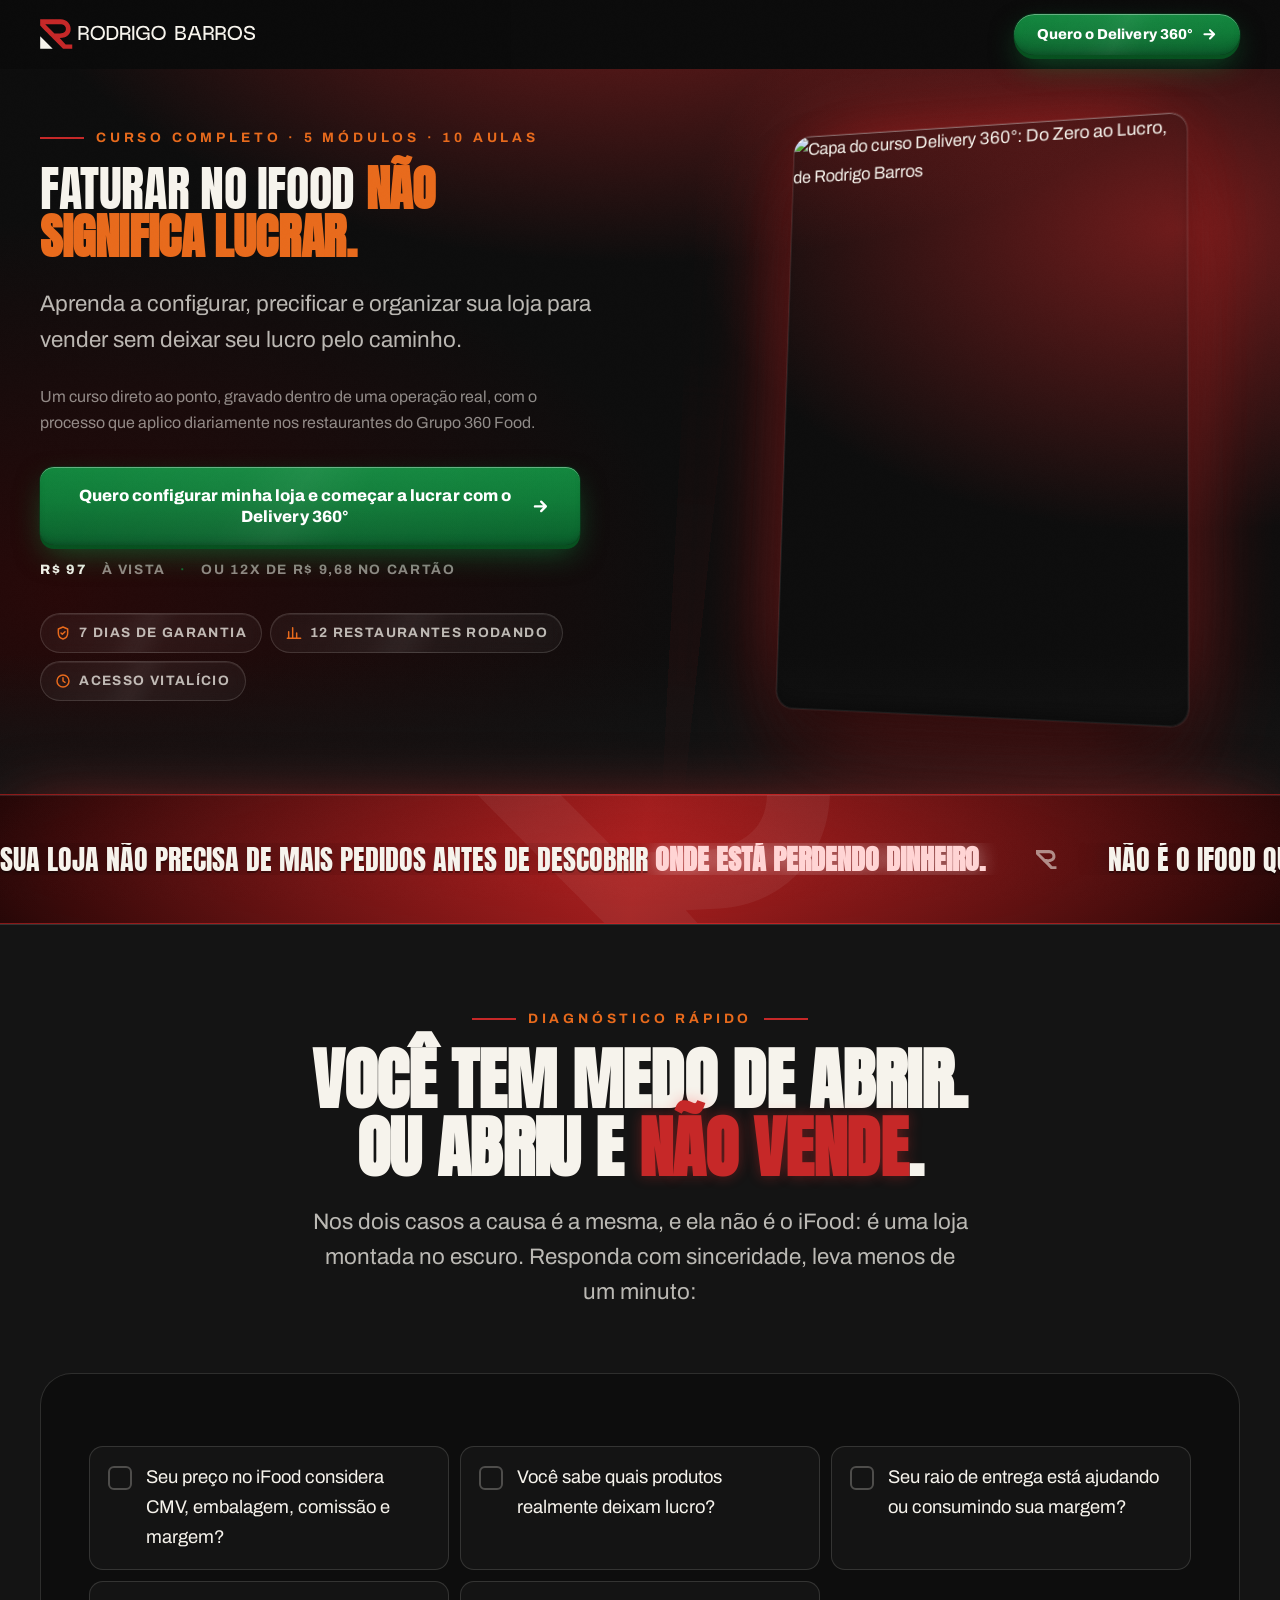
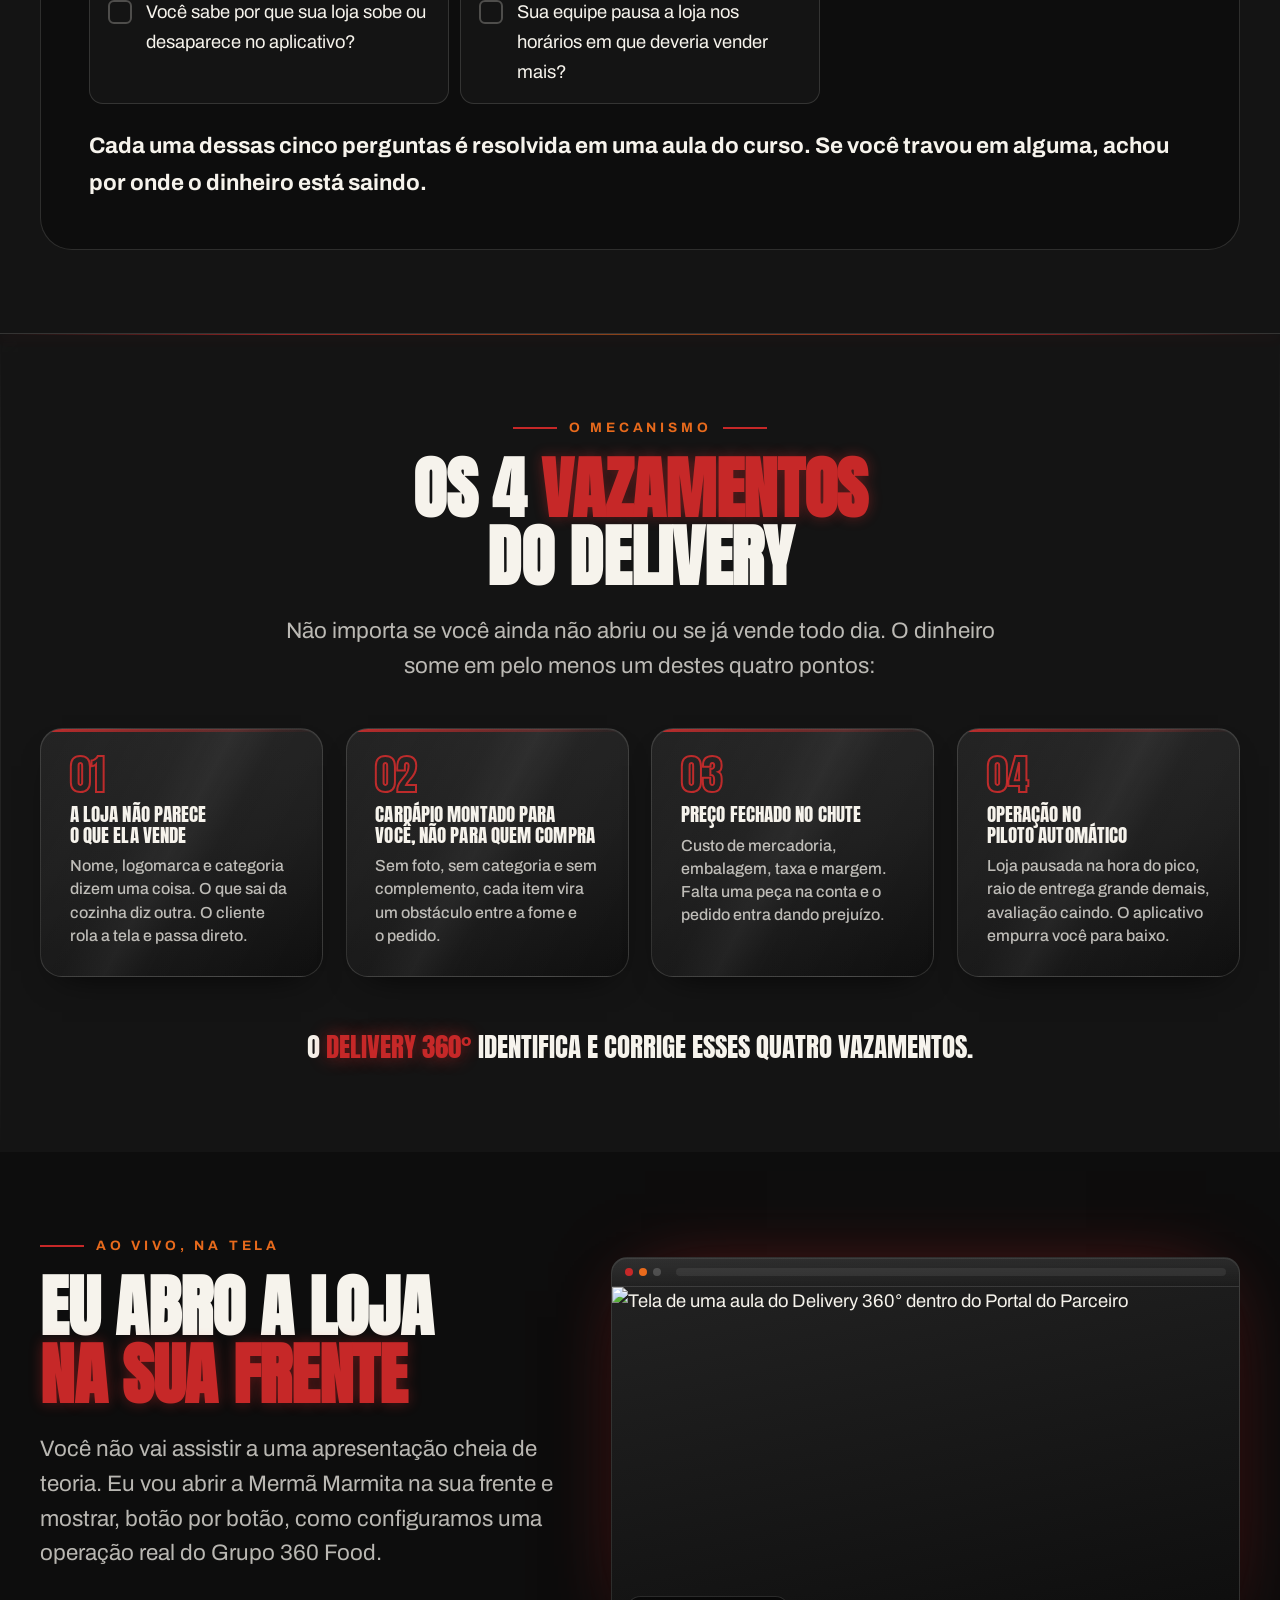
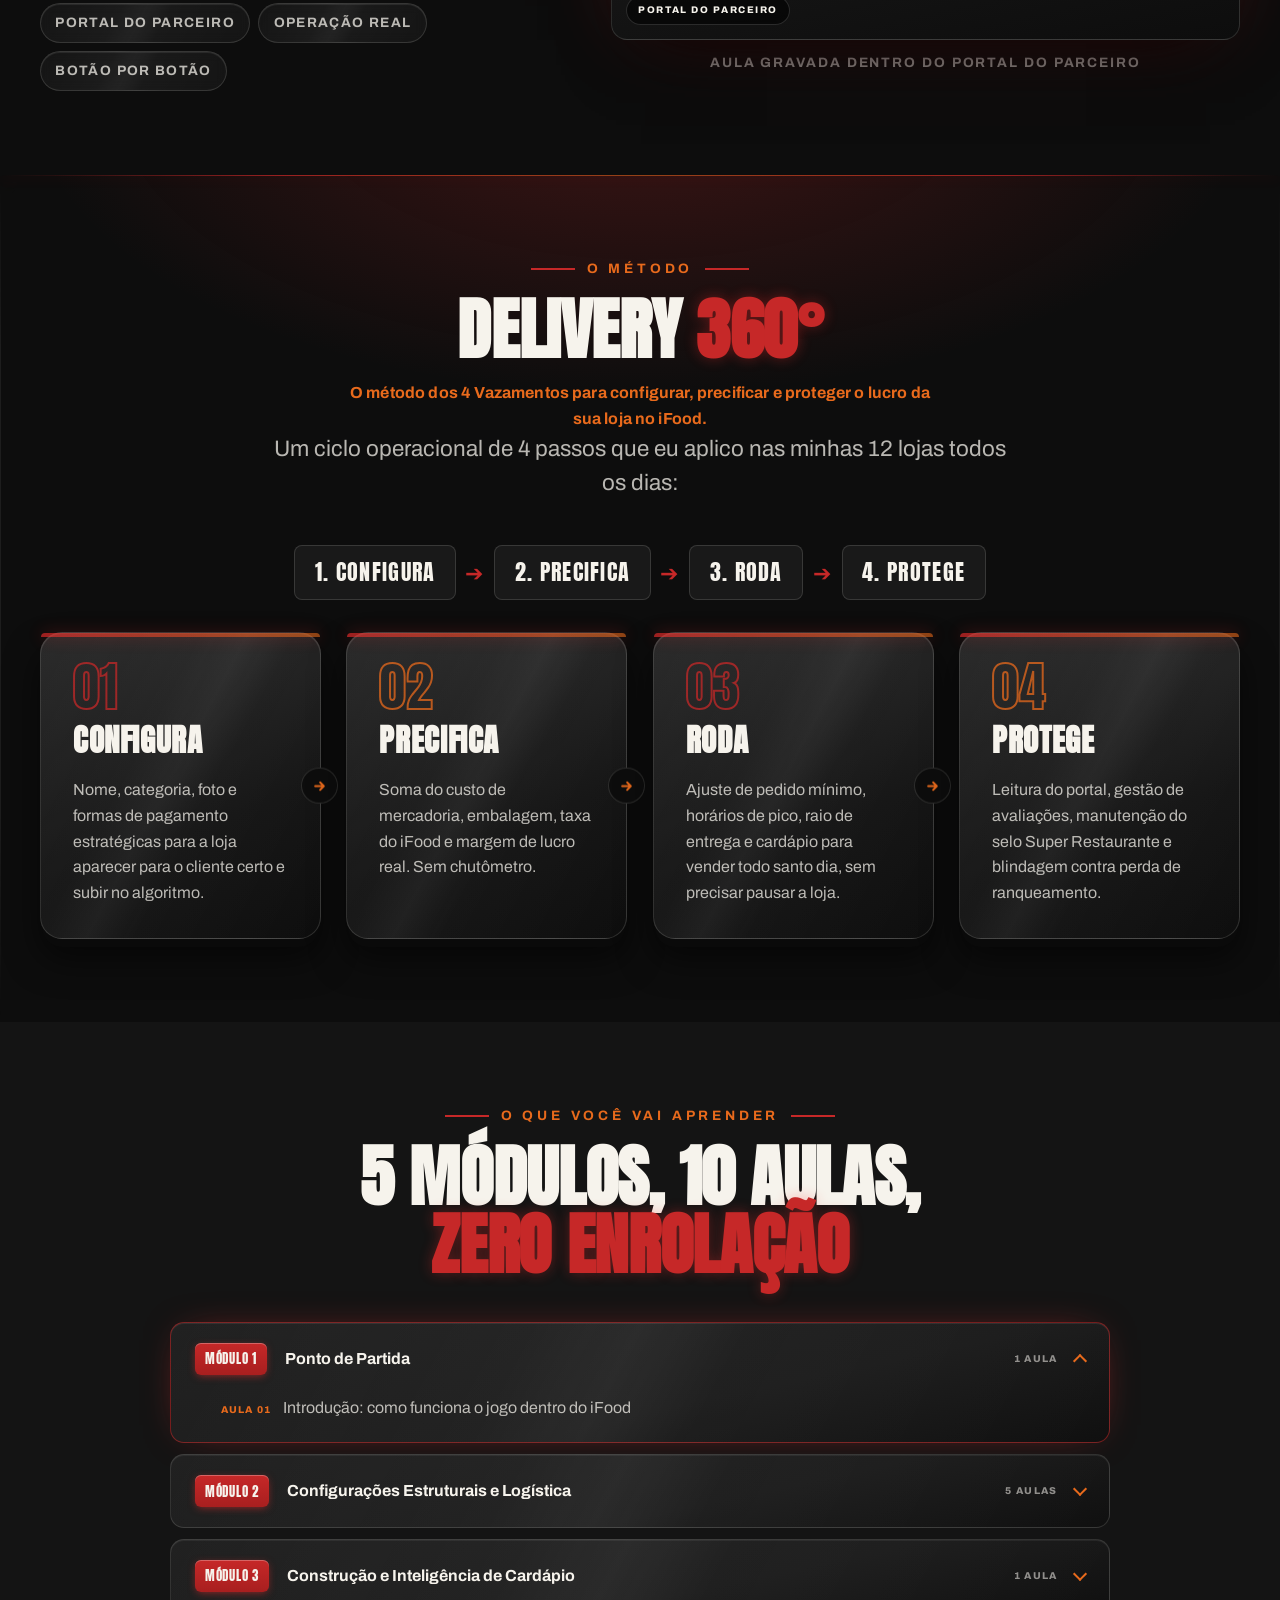
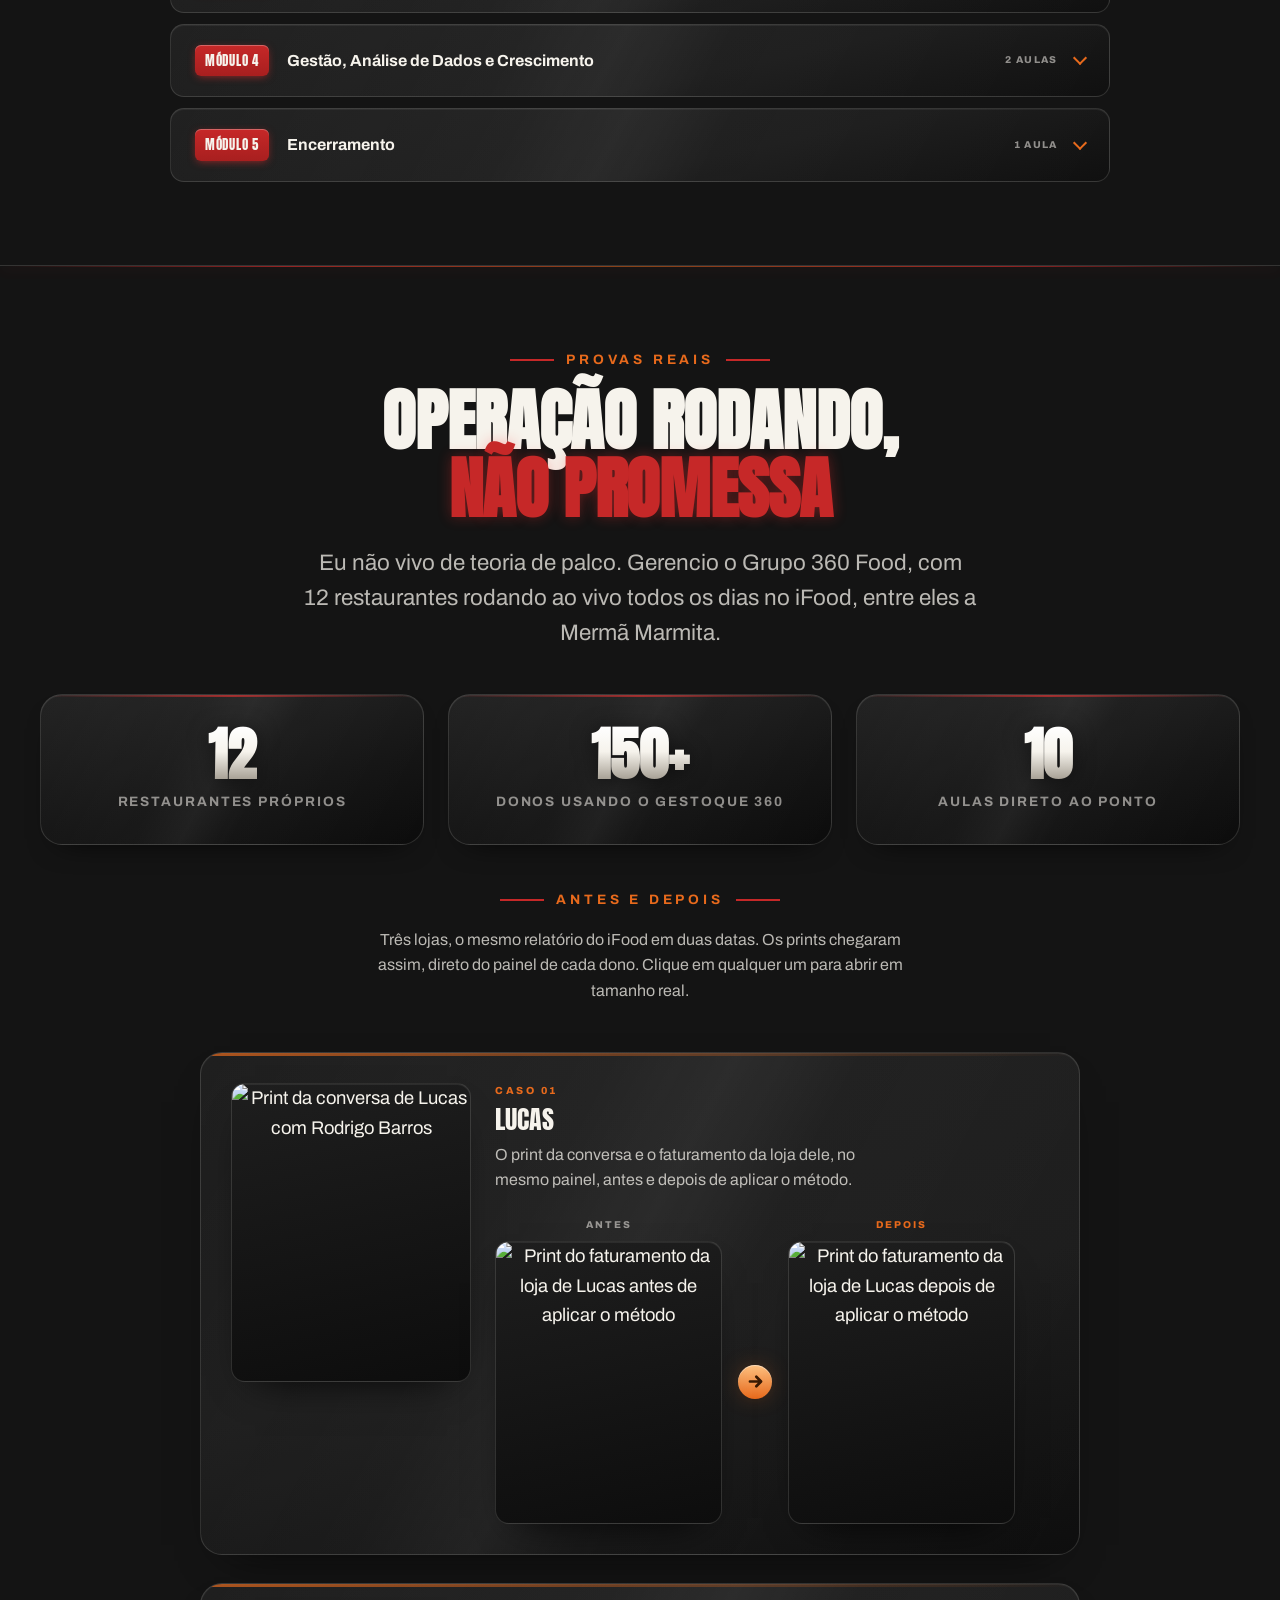
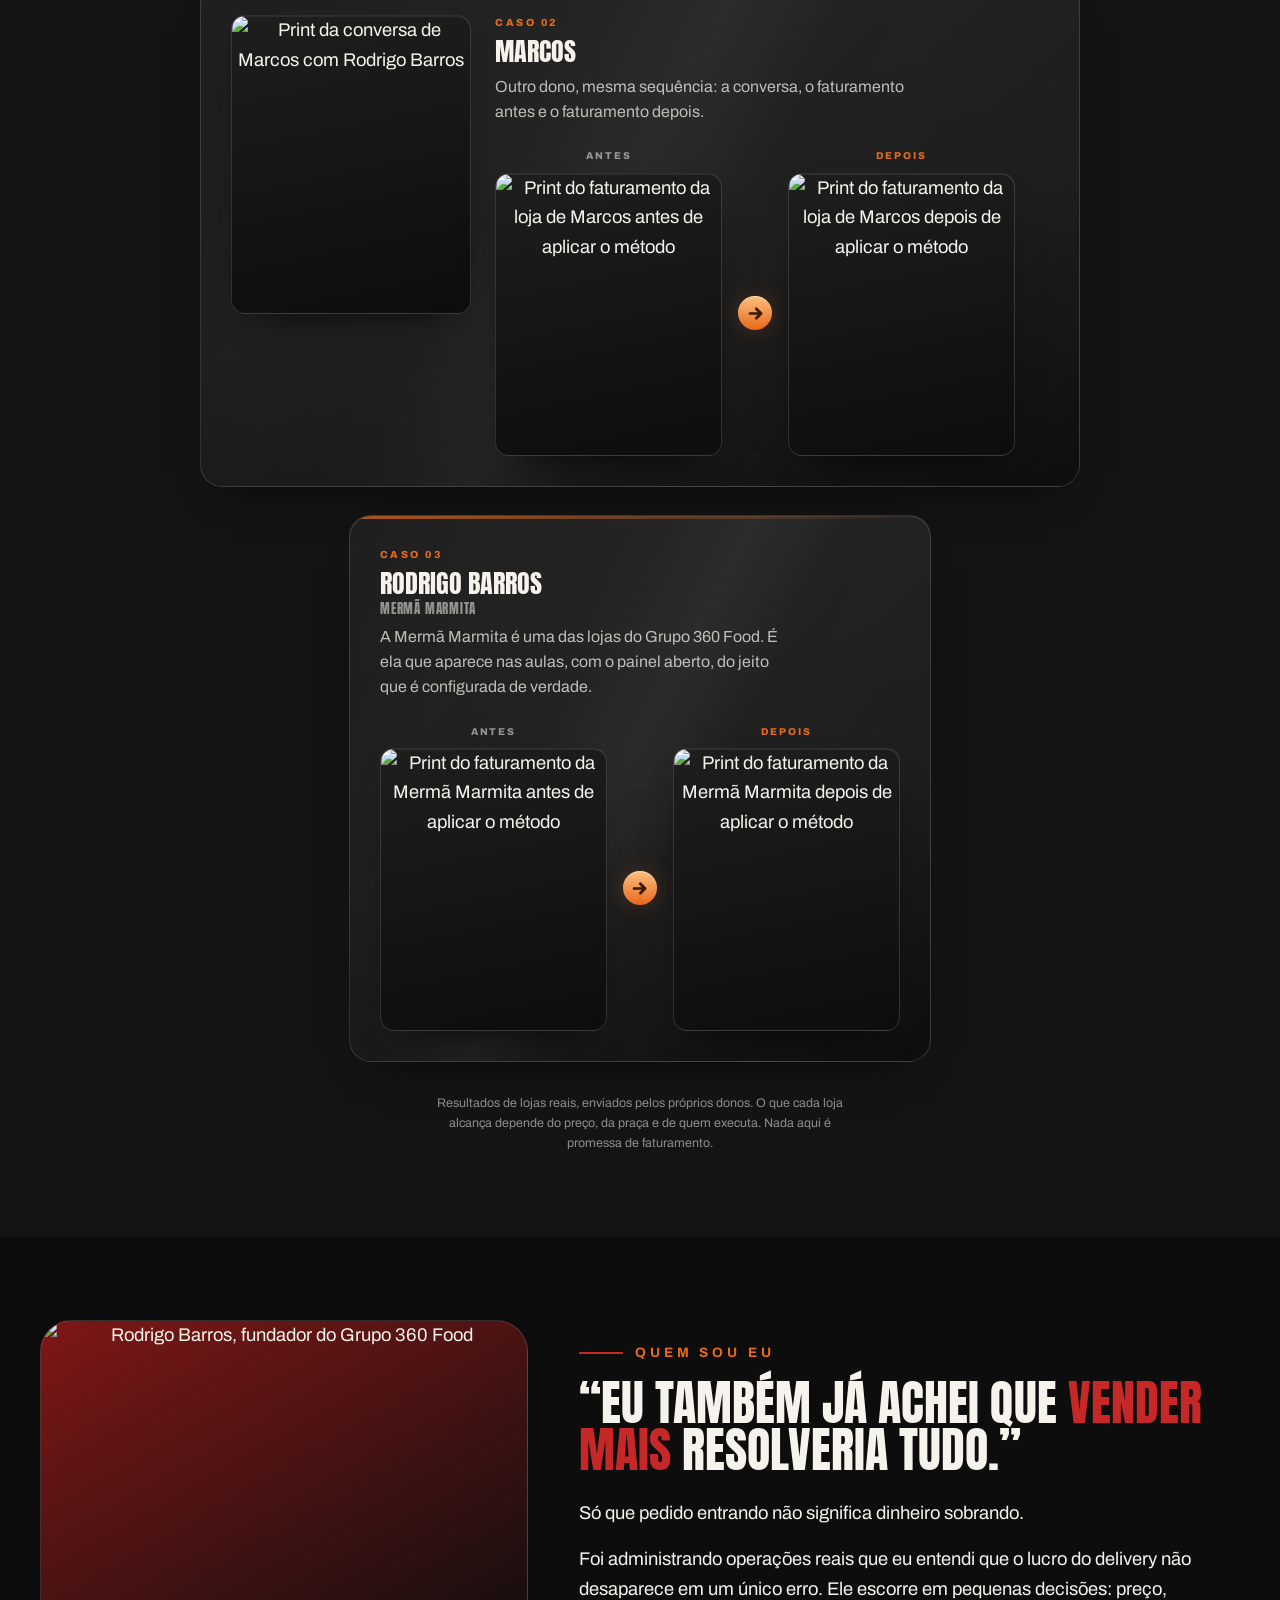
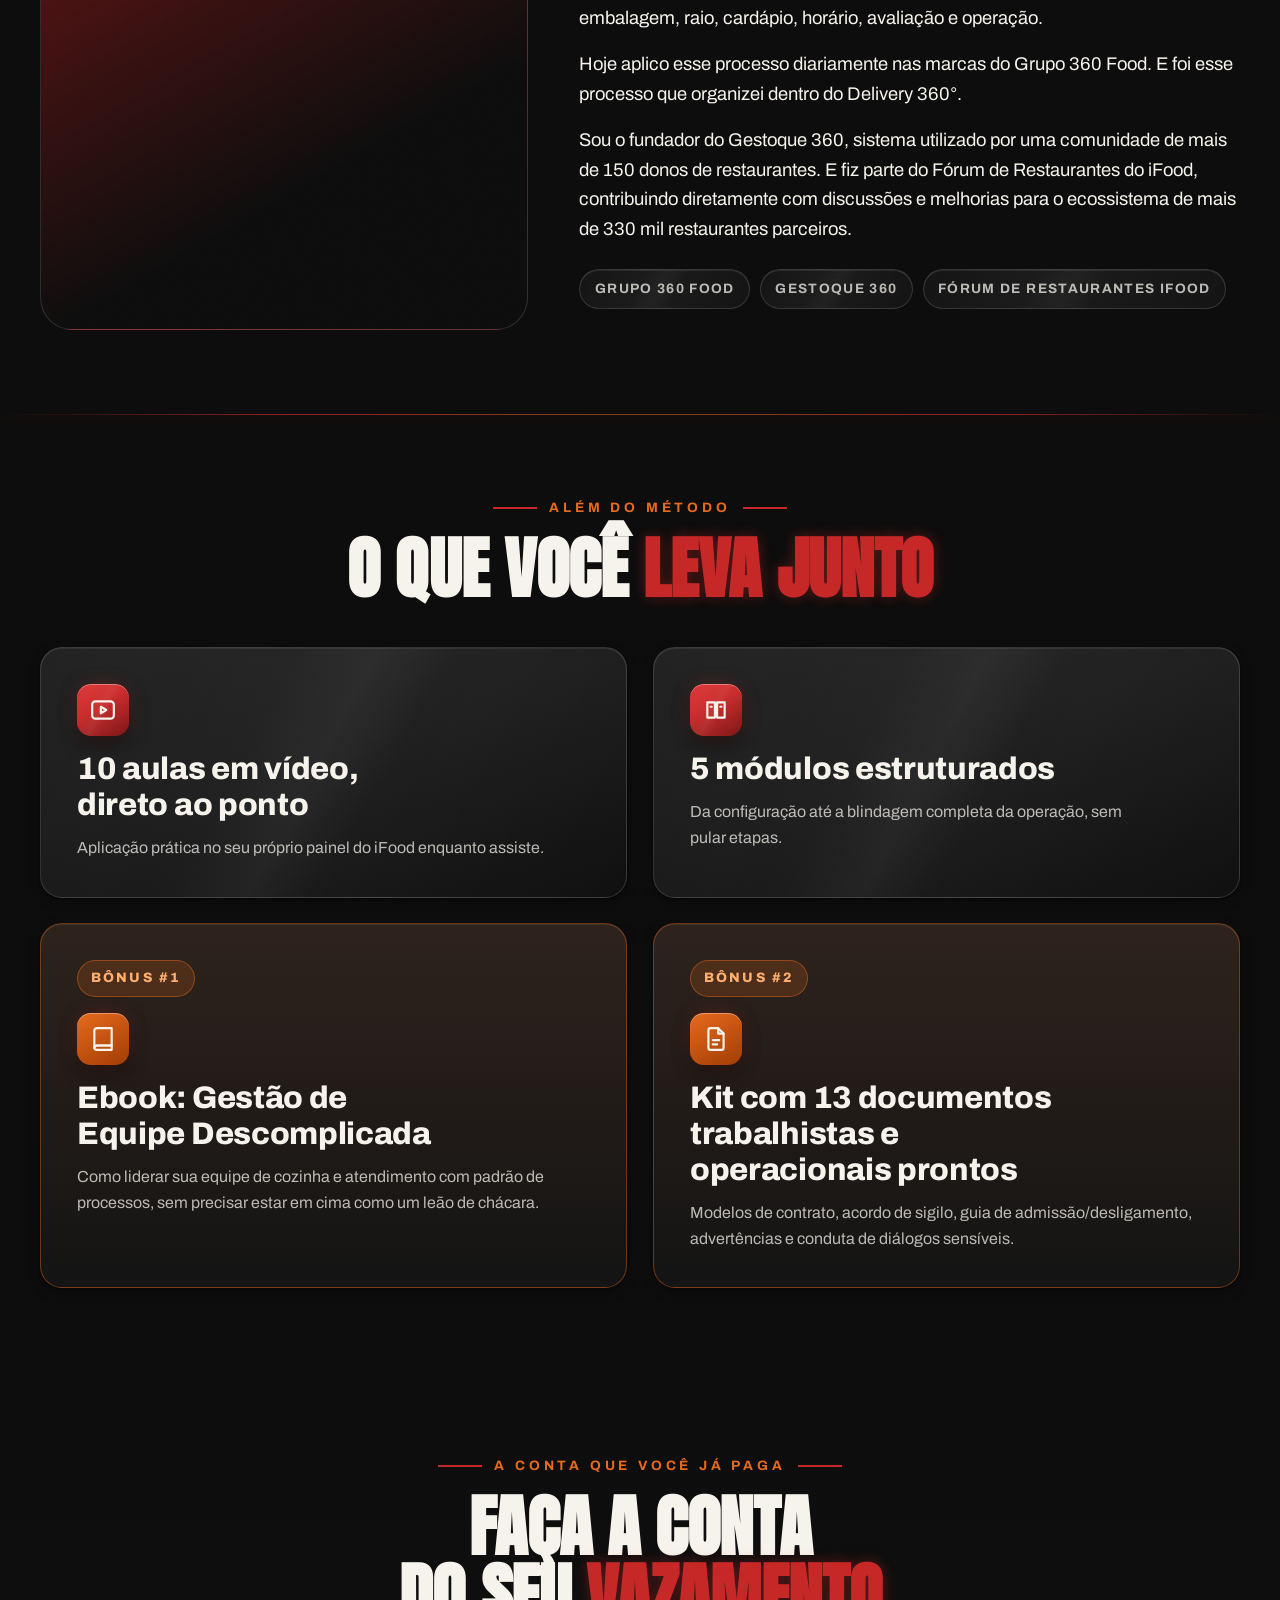
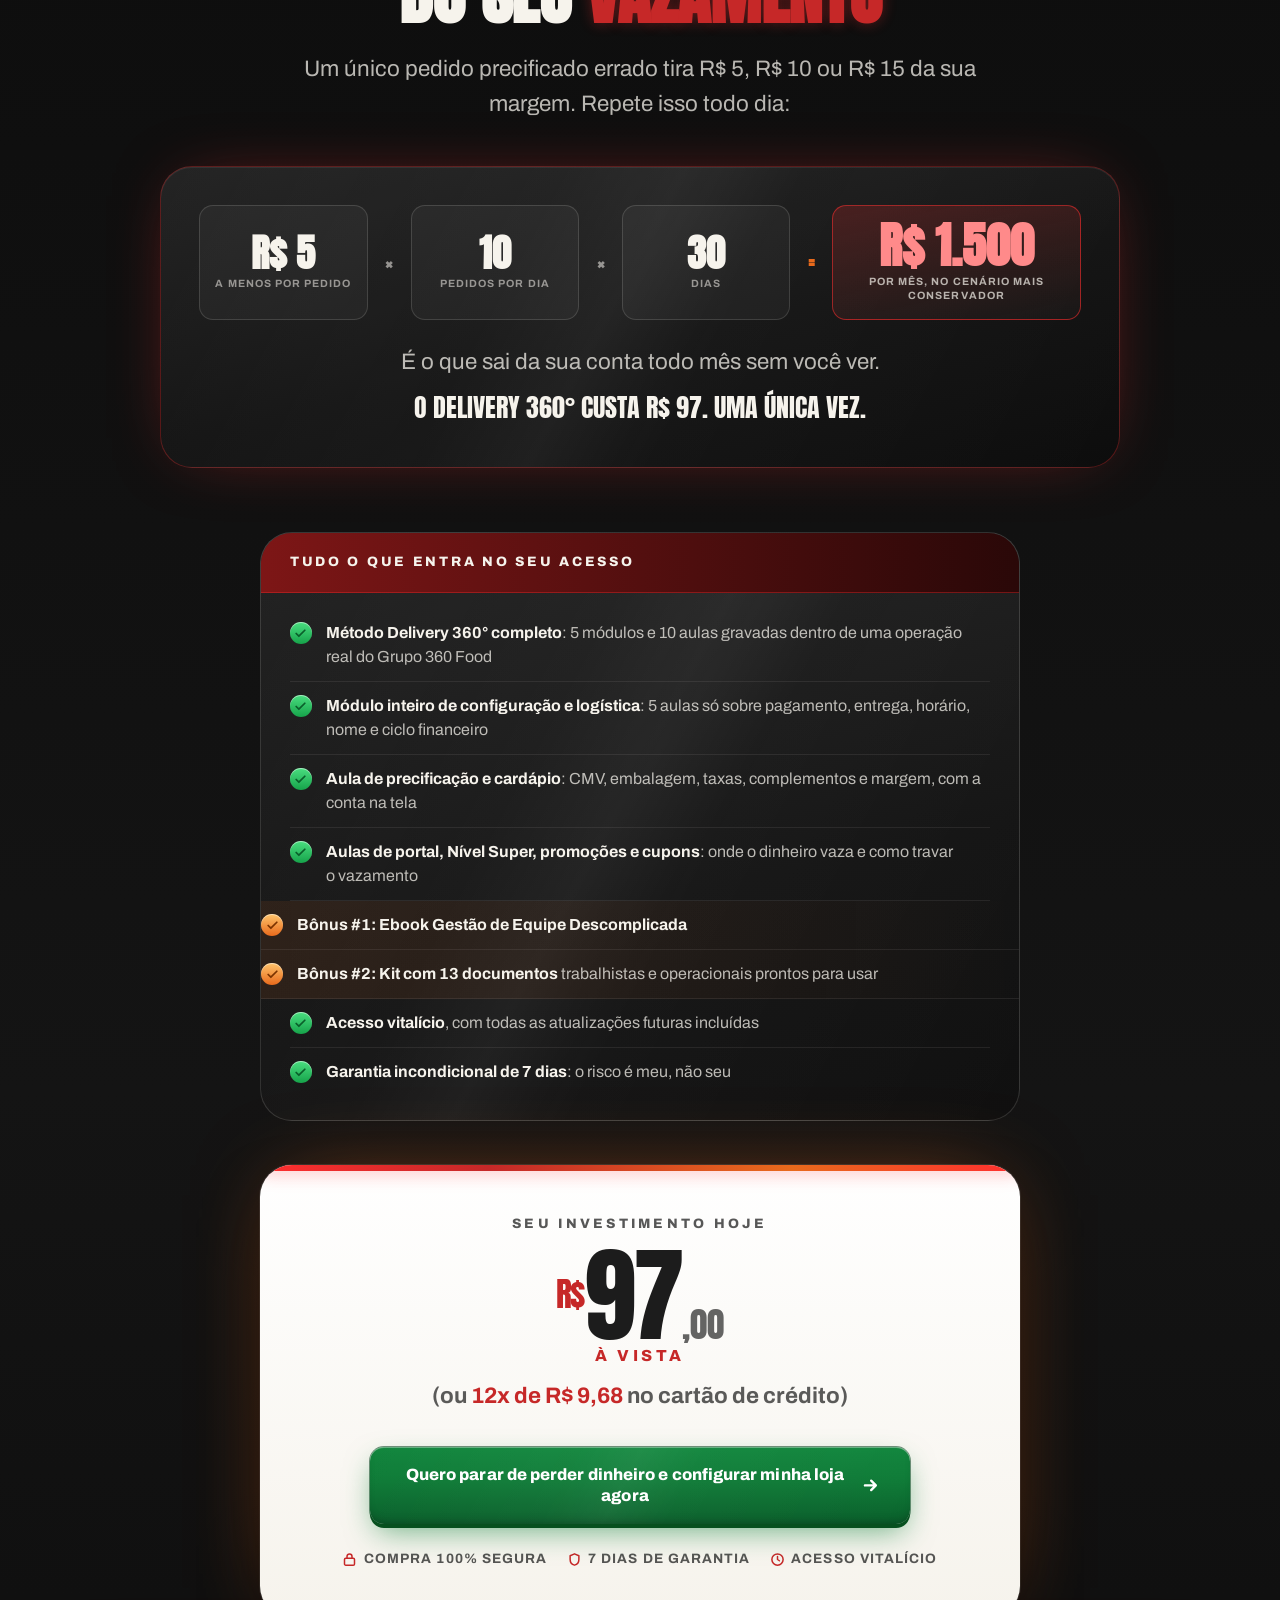
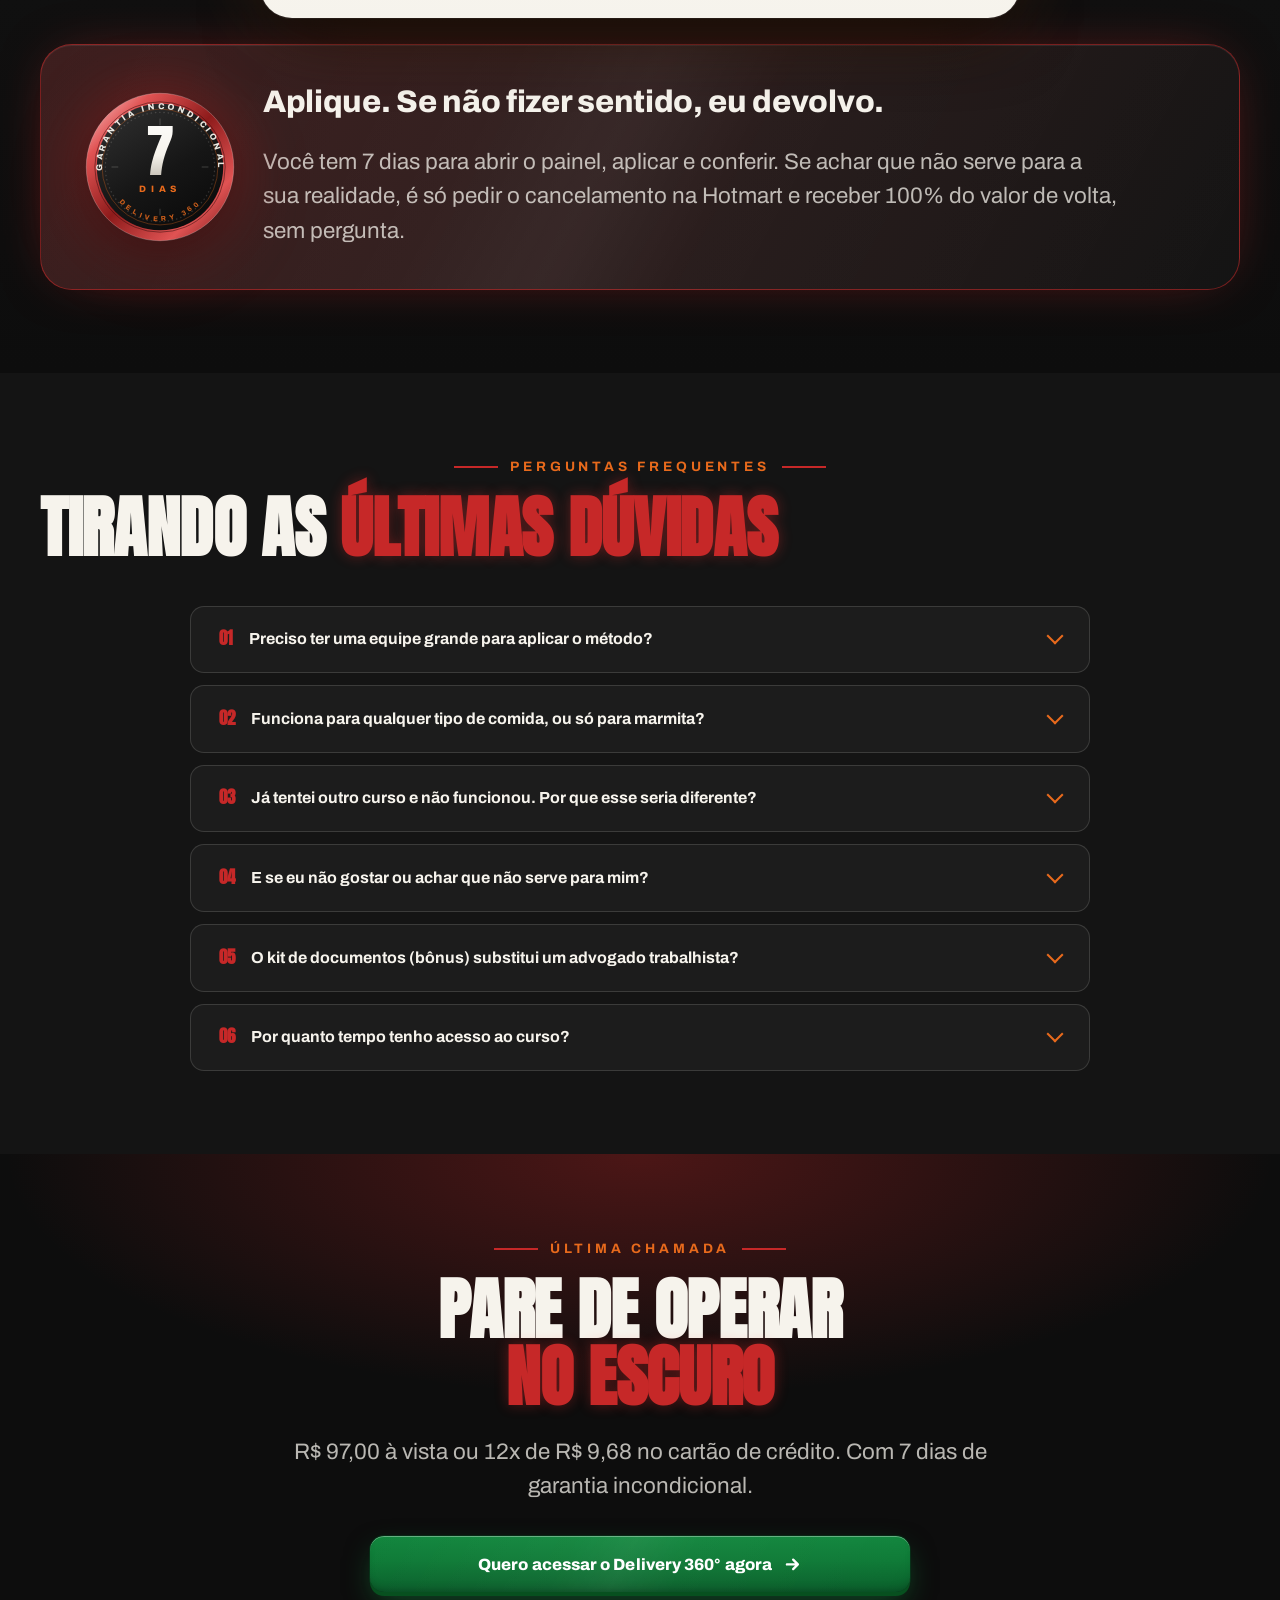
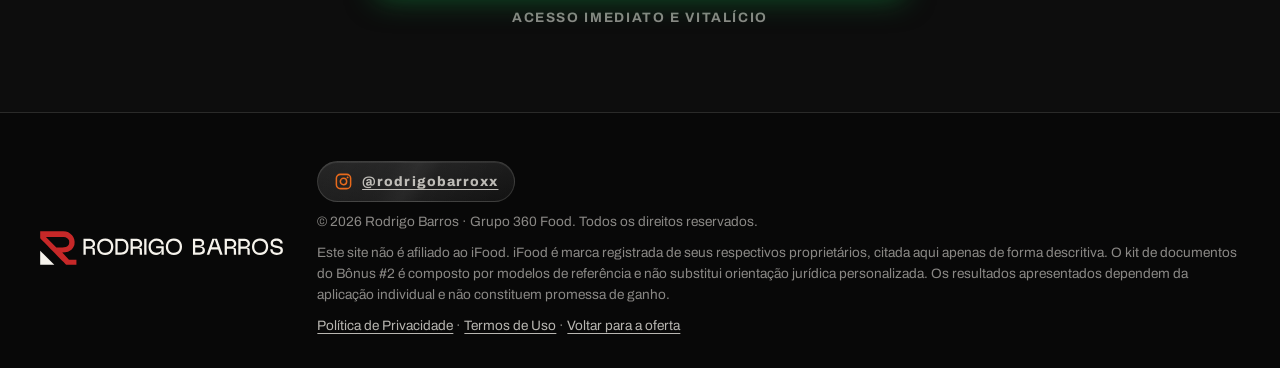
==== commit 064a9840: "Reestrutura provas em casos, ajusta copy e instala GTM e Meta Pixel PROVAS O carrossel mostrava cinc" ====
--- a/index.html
+++ b/index.html
@@ -1,1703 +1,1988 @@
-<!DOCTYPE html>
+<!doctype html>
 <html lang="pt-BR">
 <head>
-<meta charset="UTF-8">
-<meta name="viewport" content="width=device-width, initial-scale=1">
-
-<!-- CSP declarada o mais cedo possível: precisa vir antes de qualquer recurso externo do documento -->
-<meta http-equiv="Content-Security-Policy" content="default-src 'self'; img-src 'self' https://www.facebook.com https://connect.facebook.net https://www.google.com https://www.google.com.br https://www.googletagmanager.com https://www.google-analytics.com https://region1.google-analytics.com https://stats.g.doubleclick.net https://googleads.g.doubleclick.net https://ad.doubleclick.net https://www.googleadservices.com data:; style-src 'self' 'unsafe-inline' https://fonts.googleapis.com; font-src 'self' https://fonts.gstatic.com data:; script-src 'self' 'unsafe-inline' https://www.googletagmanager.com https://www.google-analytics.com https://connect.facebook.net https://googleads.g.doubleclick.net https://www.googleadservices.com; connect-src 'self' https://www.google-analytics.com https://region1.google-analytics.com https://analytics.google.com https://stats.g.doubleclick.net https://googleads.g.doubleclick.net https://ad.doubleclick.net https://www.google.com https://www.google.com.br https://www.facebook.com https://connect.facebook.net https://www.googleadservices.com; frame-src https://td.doubleclick.net https://www.googletagmanager.com https://www.google.com https://www.facebook.com https://connect.facebook.net; base-uri 'self'; form-action 'self'; object-src 'none'; upgrade-insecure-requests">
-<meta name="referrer" content="strict-origin-when-cross-origin">
-
-<title>DARF de Aluguel para Não Residentes | MR Gomes Advogados</title>
-<meta name="description" content="Mora no exterior e recebe aluguel no Brasil? Emitimos seus DARFs de aluguel com orientação especializada e atendimento 100% online. Fale no WhatsApp.">
-<link rel="canonical" href="https://naoresidente.mrgomesadvogados.com.br/">
-<meta name="robots" content="index, follow, max-image-preview:large, max-snippet:-1, max-video-preview:-1">
-<meta name="theme-color" content="#06161a">
+<meta charset="utf-8">
+<meta name="viewport" content="width=device-width,initial-scale=1,viewport-fit=cover">
+<meta name="color-scheme" content="dark">
+<meta name="theme-color" content="#0d0d0d">
+
+<title>Delivery 360°: curso para lucrar de verdade no iFood</title>
+<meta name="description" content="Faturar no iFood não significa lucrar. O método dos 4 Vazamentos para configurar, precificar e proteger o lucro da sua loja. 10 aulas por R$97, com garantia.">
+<link rel="canonical" href="https://delivery360.com.br/">
+<meta name="robots" content="index,follow,max-image-preview:large,max-snippet:-1">
+<meta name="author" content="Rodrigo Barros">
 
 <meta property="og:type" content="website">
 <meta property="og:locale" content="pt_BR">
-<meta property="og:site_name" content="MR Gomes Advogados">
-<meta property="og:title" content="DARF de Aluguel para Não Residentes | MR Gomes Advogados">
-<meta property="og:description" content="Recebe aluguel no Brasil e mora no exterior? Emitimos os DARFs de aluguel para brasileiros não residentes, com atendimento 100% online.">
-<meta property="og:url" content="https://naoresidente.mrgomesadvogados.com.br/">
-<meta property="og:image" content="https://naoresidente.mrgomesadvogados.com.br/og-image.jpg">
-<meta property="og:image:type" content="image/jpeg">
+<meta property="og:site_name" content="Rodrigo Barros">
+<meta property="og:url" content="https://delivery360.com.br/">
+<meta property="og:title" content="Delivery 360°: pare de faturar sem lucrar no iFood">
+<meta property="og:description" content="O método dos 4 Vazamentos para configurar, precificar e proteger o lucro da sua loja no iFood. Gravado dentro de uma operação real.">
+<meta property="og:image" content="https://delivery360.com.br/assets/img/og-delivery360.png">
 <meta property="og:image:width" content="1200">
 <meta property="og:image:height" content="630">
-<meta property="og:image:alt" content="DARF de aluguel para brasileiros não residentes — MR Gomes Advogados">
+<meta property="og:image:alt" content="Capa do curso Delivery 360°: Do Zero ao Lucro, por Rodrigo Barros">
 <meta name="twitter:card" content="summary_large_image">
-<meta name="twitter:title" content="DARF de Aluguel para Não Residentes | MR Gomes Advogados">
-<meta name="twitter:description" content="Emitimos os DARFs de aluguel para brasileiros não residentes, com orientação especializada e atendimento 100% online.">
-<meta name="twitter:image" content="https://naoresidente.mrgomesadvogados.com.br/og-image.jpg">
-<meta name="twitter:image:alt" content="DARF de aluguel para brasileiros não residentes — MR Gomes Advogados">
-
-<link rel="icon" href="data:image/svg+xml,<svg xmlns='http://www.w3.org/2000/svg' viewBox='0 0 32 32'><rect width='32' height='32' rx='7' fill='%230a2329'/><text x='16' y='22' font-family='Georgia,serif' font-size='15' fill='%23c9a45a' text-anchor='middle'>MR</text></svg>">
-
-<link rel="preconnect" href="https://fonts.googleapis.com">
-<link rel="preconnect" href="https://fonts.gstatic.com" crossorigin>
-<link href="https://fonts.googleapis.com/css2?family=Archivo:wdth,wght@62..125,500..900&family=Plus+Jakarta+Sans:wght@400;500;600;700&display=swap" rel="stylesheet">
-<link rel="preload" as="image" href="fotos/mariarita.jpg" fetchpriority="high">
-
+<meta name="twitter:title" content="Delivery 360°: pare de faturar sem lucrar no iFood">
+<meta name="twitter:description" content="O método dos 4 Vazamentos, gravado dentro de uma operação real do Grupo 360 Food.">
+<meta name="twitter:image" content="https://delivery360.com.br/assets/img/og-delivery360.png">
+
+<!-- A política precisa vir antes de qualquer script para valer sobre ele.
+     'unsafe-inline' em script-src é exigência do GTM: ele injeta as próprias
+     tags como script inline. A página não tem formulário, não tem campo de
+     busca e não imprime nada vindo da URL, então não há entrada por onde um
+     script estranho chegue. Se o Preview do GTM não abrir, some 'unsafe-eval'
+     em script-src: só o modo de depuração precisa dele. -->
+<meta http-equiv="Content-Security-Policy" content="default-src 'self'; script-src 'self' 'unsafe-inline' https://www.googletagmanager.com https://connect.facebook.net; style-src 'self' 'unsafe-inline'; img-src 'self' data: https://www.facebook.com https://www.googletagmanager.com https://www.google-analytics.com; font-src 'self'; connect-src 'self' https://www.googletagmanager.com https://www.google-analytics.com https://analytics.google.com https://connect.facebook.net https://www.facebook.com; form-action 'none'; base-uri 'none'; object-src 'none'; frame-src https://www.googletagmanager.com">
+<meta name="referrer" content="strict-origin-when-cross-origin">
+
+<!-- analytics:inicio
+     Fica logo abaixo da política e acima de todo o resto do <head>, que é
+     onde o Google e a Meta pedem, para nenhuma visita escapar da medição.
+     Os builds de prévia e de arquivo único apagam este bloco: revisão interna
+     não pode entrar como visita real no relatório. -->
+<!-- Google Tag Manager -->
+<script>(function(w,d,s,l,i){w[l]=w[l]||[];w[l].push({'gtm.start':
+new Date().getTime(),event:'gtm.js'});var f=d.getElementsByTagName(s)[0],
+j=d.createElement(s),dl=l!='dataLayer'?'&l='+l:'';j.async=true;j.src=
+'https://www.googletagmanager.com/gtm.js?id='+i+dl;f.parentNode.insertBefore(j,f);
+})(window,document,'script','dataLayer','GTM-KRFC8HWM');</script>
+<!-- End Google Tag Manager -->
+
+<!-- Meta Pixel Code -->
+<script>
+!function(f,b,e,v,n,t,s)
+{if(f.fbq)return;n=f.fbq=function(){n.callMethod?
+n.callMethod.apply(n,arguments):n.queue.push(arguments)};
+if(!f._fbq)f._fbq=n;n.push=n;n.loaded=!0;n.version='2.0';
+n.queue=[];t=b.createElement(e);t.async=!0;
+t.src=v;s=b.getElementsByTagName(e)[0];
+s.parentNode.insertBefore(t,s)}(window, document,'script',
+'https://connect.facebook.net/en_US/fbevents.js');
+fbq('init', '1599446431713463');
+fbq('track', 'PageView');
+</script>
+<!-- End Meta Pixel Code -->
+<!-- analytics:fim -->
+
+<link rel="icon" href="/assets/img/favicon.svg" type="image/svg+xml">
+<link rel="apple-touch-icon" href="/assets/img/apple-touch-icon.png">
+<link rel="manifest" href="/site.webmanifest">
+
+<link rel="preload" href="fotos/produto.png" as="image" fetchpriority="high">
+<link rel="preload" href="/assets/fonts/anton-latin-400.woff2" as="font" type="font/woff2" crossorigin>
+<link rel="preload" href="/assets/fonts/archivo-latin-var.woff2" as="font" type="font/woff2" crossorigin>
+
+<style>
+/* =========================================================================
+   DELIVERY 360° — Rodrigo Barros
+   CSS único e inline: 1 request para a página inteira, zero render-blocking.
+   Camadas em @layer para cascata previsível (nenhum !important no arquivo).
+   ========================================================================= */
+@layer reset, tokens, base, layout, components, sections, motion, utils;
+
+/* ---------- FONTES (auto-hospedadas, sem terceiros) ---------------------- */
+@font-face{
+  font-family:'Anton';font-style:normal;font-weight:400;font-display:swap;
+  src:url('/assets/fonts/anton-latin-400.woff2') format('woff2');
+  unicode-range:U+0000-00FF,U+0131,U+0152-0153,U+02BB-02BC,U+02C6,U+02DA,U+02DC,U+0304,U+0308,U+0329,U+2000-206F,U+20AC,U+2122,U+2191,U+2193,U+2212,U+2215,U+FEFF,U+FFFD;
+}
+@font-face{
+  font-family:'Archivo';font-style:normal;font-weight:100 900;font-display:swap;
+  src:url('/assets/fonts/archivo-latin-var.woff2') format('woff2-variations');
+  unicode-range:U+0000-00FF,U+0131,U+0152-0153,U+02BB-02BC,U+02C6,U+02DA,U+02DC,U+0304,U+0308,U+0329,U+2000-206F,U+20AC,U+2122,U+2191,U+2193,U+2212,U+2215,U+FEFF,U+FFFD;
+}
+
+@layer reset{
+  *,*::before,*::after{box-sizing:border-box}
+  *{margin:0}
+  html{-webkit-text-size-adjust:100%;scroll-behavior:smooth}
+  body{-webkit-font-smoothing:antialiased;text-rendering:optimizeLegibility}
+  img,svg,video{display:block;max-width:100%}
+  button,input,select,textarea{font:inherit;color:inherit}
+  a{color:inherit}
+  h1,h2,h3,h4,p,li{overflow-wrap:break-word;text-wrap:pretty}
+  h1,h2,h3{text-wrap:balance}
+  ul[class]{list-style:none;padding:0}
+  summary::-webkit-details-marker{display:none}
+  :target{scroll-margin-top:2rem}
+}
+
+@layer tokens{
+  :root{
+    /* Paleta oficial da marca — GUIDE LINE RODRIGO BARROS */
+    --red:#c62828;          /* primária   */
+    --cream:#f6f3ec;        /* primária   */
+    --ink:#1c1c1c;          /* primária   */
+    --orange:#e86a1c;       /* secundária */
+
+    /* Derivadas (mesma família, para profundidade) */
+    /* Neon e metálico derivados da própria marca — nenhuma cor nova de identidade */
+    --red-neon:#ff2f2f;         /* vermelho aceso, só para brilho e borda */
+    --red-glow:rgba(255,47,47,0.6)/*!f*/;/* vermelho aceso, só para brilho e borda */
+    --red-glow:color-mix(in srgb,var(--red-neon) 60%,transparent);
+    --metal:linear-gradient(118deg,
+              rgb(255 255 255/.00) 0%,rgb(255 255 255/.028) 36%,
+              rgb(255 255 255/.062) 47%,rgb(255 255 255/.02) 58%,
+              rgb(255 255 255/.00) 100%);
+    --red-deep:#7d1616;
+    --red-dark:#4a0d0d;
+    --red-black:#2a0808;
+    --ink-900:#0d0d0d;
+    --ink-800:#141414;
+    --ink-700:#1c1c1c;
+    --ink-600:#262626;
+    /* Verde de ação. Reservado EXCLUSIVAMENTE para CTA: se aparecer em
+       qualquer outro elemento, deixa de significar "clique aqui".
+       Texto quase preto sobre #25d366 = 7,55:1. Branco daria 1,98:1 e reprovaria. */
+    --cta:#12833b;      /* verde clássico de compra */
+    --cta-2:#0a5f2b;
+    --cta-edge:#07501f;
+    --cta-fg:#ffffff;   /* branco: 4,85:1 no tom mais claro do gradiente */
+    --line:rgba(246,243,236,0.14)/*!f*/;/* branco: 4,85:1 no tom mais claro do gradiente */
+    --line:color-mix(in srgb,var(--cream) 14%,transparent);
+    --line-strong:rgba(246,243,236,0.26)/*!f*/;--line-strong:color-mix(in srgb,var(--cream) 26%,transparent);
+
+    /* Texto: contraste AA garantido.
+       #c62828 sobre #1c1c1c = 3.06:1 → só display grande/formas.
+       #e86a1c sobre #1c1c1c = 5.3:1  → acento de texto pequeno. OK AA.
+       #f6f3ec sobre #1c1c1c = 15.2:1 → corpo. */
+    --fg:var(--cream);
+    --fg-soft:rgba(246,243,236,0.74)/*!f*/;--fg-soft:color-mix(in srgb,var(--cream) 74%,transparent);
+    --fg-mute:rgba(246,243,236,0.55)/*!f*/;--fg-mute:color-mix(in srgb,var(--cream) 55%,transparent);
+    --accent:var(--orange);
+
+    /* Tipografia fluida — sem breakpoint, escala contínua 360px→1440px */
+    --f-xs:clamp(.75rem,.71rem + .18vw,.85rem);
+    --f-sm:clamp(.875rem,.84rem + .2vw,1rem);
+    --f-base:clamp(1rem,.95rem + .3vw,1.15rem);
+    --f-md:clamp(1.1rem,1rem + .55vw,1.4rem);
+    --f-lg:clamp(1.35rem,1.15rem + 1vw,2rem);
+    --f-xl:clamp(1.75rem,1.3rem + 2.1vw,3rem);
+    --f-2xl:clamp(2.25rem,1.5rem + 3.4vw,4.5rem);
+    --f-3xl:clamp(3rem,1.6rem + 6.2vw,7.5rem);
+
+    /* Escala vertical. sp-7 = borda de dobra, sp-6 = bloco interno grande,
+       sp-head = cabeçalho de seção até o conteúdo. Uma só escala na página. */
+    --sp-1:.5rem;--sp-2:1rem;--sp-3:1.5rem;--sp-4:2rem;--sp-5:3rem;
+    --sp-6:clamp(2.5rem,5.5vw,4rem);
+    --sp-7:clamp(3rem,6.5vw,5.5rem);   /* borda de dobra: 48px mobile → 88px desktop */
+    --sp-head:clamp(1.75rem,3.5vw,2.75rem);
+
+    --r-sm:8px;--r-md:14px;--r-lg:22px;--r-xl:32px;
+    --wrap:min(1200px,100% - clamp(1.25rem,5vw,4rem));
+    --wrap-narrow:min(820px,100% - clamp(1.25rem,5vw,4rem));
+
+    --shadow-1:0 1px 2px rgb(0 0 0/.4),0 4px 12px rgb(0 0 0/.28);
+    --shadow-2:0 8px 24px rgb(0 0 0/.45),0 24px 60px rgb(0 0 0/.4);
+    --shadow-3:0 30px 60px -12px rgb(0 0 0/.7),0 60px 120px -30px rgb(198 40 40/.35);
+
+    --ease:cubic-bezier(.22,.61,.36,1);
+    --ease-out:cubic-bezier(.16,1,.3,1);
+
+    /* Grão: SVG inline, 0 request */
+    --grain:url("data:image/svg+xml,%3Csvg xmlns='http://www.w3.org/2000/svg' width='140' height='140'%3E%3Cfilter id='n'%3E%3CfeTurbulence type='fractalNoise' baseFrequency='.9' numOctaves='3'/%3E%3CfeColorMatrix type='saturate' values='0'/%3E%3C/filter%3E%3Crect width='140' height='140' filter='url(%23n)' opacity='.5'/%3E%3C/svg%3E");
+  }
+}
+
+@layer base{
+  body{
+    font-family:'Archivo',system-ui,-apple-system,'Segoe UI',Roboto,sans-serif;
+    font-size:var(--f-base);line-height:1.62;font-weight:400;
+    color:var(--fg);background:var(--ink-900);
+    overflow-x:hidden;
+  }
+  ::selection{background:var(--red);color:var(--cream)}
+  /* Grão sobre a página inteira: tira o aspecto de "cor chapada" do digital
+     e aproxima do acabamento impresso. Imperceptível isolado, coeso no todo. */
+  body::after{content:"";position:fixed;inset:0;z-index:100;pointer-events:none;
+    background-image:var(--grain);opacity:.028;mix-blend-mode:overlay}
+  /* No celular o grão sai: um layer de blend em tela cheia custa composição a
+     cada frame de scroll, e o efeito nem é percebido nessa densidade de tela. */
+  @media (max-width:760px){body::after{display:none}}
+  :focus-visible{outline:3px solid var(--orange);outline-offset:3px;border-radius:4px}
+  html{scrollbar-color:var(--red) var(--ink-900);scrollbar-width:thin}
+  ::-webkit-scrollbar{width:11px;height:11px}
+  ::-webkit-scrollbar-track{background:var(--ink-900)}
+  ::-webkit-scrollbar-thumb{border-radius:999px;border:3px solid var(--ink-900);
+    background:linear-gradient(180deg,var(--red-neon),var(--red-deep))}
+  ::-webkit-scrollbar-thumb:hover{background:linear-gradient(180deg,#ff5a5a,var(--red))}
+  strong,b{font-weight:700;color:var(--cream)}
+  em{font-style:normal;color:var(--orange);font-weight:600}
+}
+
+@layer layout{
+  .wrap{width:var(--wrap);margin-inline:auto}
+  .wrap-narrow{width:var(--wrap-narrow);margin-inline:auto}
+  .fold{position:relative;padding-block:var(--sp-7);isolation:isolate}
+  /* fio de luz no topo: separa as dobras escuras sem virar borda dura */
+  .fold--rule::before{content:"";position:absolute;inset:0 0 auto;height:1px;
+    background:linear-gradient(90deg,transparent,var(--red-neon) 22%,
+      var(--orange) 50%,var(--red-neon) 78%,transparent);
+    opacity:.55;box-shadow:0 0 14px var(--red-glow)}
+  .fold--tight{padding-block:var(--sp-6)}
+  /* Cabeçalho de seção: eyebrow → h2 → lead, com o mesmo respiro em toda a página */
+  .sec-head{margin-bottom:var(--sp-head)}
+  .sec-head--center{text-align:center;max-width:66ch;margin-inline:auto}
+  .h2+*{margin-top:var(--sp-3)}
+  
+  
+  
+  
+  
+  
+  /* Renderização adiada das dobras longas: ganho direto de LCP/INP */
+  /* content-visibility foi removido de propósito: reservava 900px por seção e,
+     quando a real era menor, sobrava um buraco visível entre as dobras.
+     A página tem 11k px — a economia não pagava o defeito. */
+  .defer{contain:layout paint}
+  /* Imagem de fundo da dobra: entra por trás do conteúdo, esmaecida nas bordas
+     para o texto nunca disputar leitura com a foto. */
+  .fold__bg{position:absolute;inset:0;z-index:-1;width:100%;height:100%;
+    object-fit:cover;opacity:.16;pointer-events:none;
+    filter:grayscale(.45) contrast(1.06) brightness(.85);
+    mask-image:linear-gradient(180deg,transparent 0%,#000 20%,#000 76%,transparent 100%);
+    -webkit-mask-image:linear-gradient(180deg,transparent 0%,#000 20%,#000 76%,transparent 100%)}
+  .fold__bg--soft{opacity:.11;filter:grayscale(.6) contrast(1.1) brightness(.8)}
+}
+
+@layer components{
+  /* ---------- Tipografia de peça ---------- */
+  
+  .eyebrow{font-size:var(--f-xs);font-weight:700;letter-spacing:.28em;
+    text-transform:uppercase;color:var(--orange);display:flex;align-items:center;
+    gap:.75rem;margin-bottom:var(--sp-2)}
+  .eyebrow::before{content:"";width:clamp(20px,4vw,44px);height:2px;background:var(--red);flex:none}
+  .eyebrow--center{justify-content:center}
+  .eyebrow--center::after{content:"";width:clamp(20px,4vw,44px);height:2px;background:var(--red);flex:none}
+  .h2{font-family:'Anton',Impact,sans-serif;font-size:var(--f-2xl);line-height:1;
+    text-transform:uppercase;letter-spacing:-.005em}
+  .h3{font-size:var(--f-lg);font-weight:800;line-height:1.15;letter-spacing:-.01em}
+  .lead{font-size:var(--f-md);color:var(--fg-soft);line-height:1.55}
+  
+  
+  .red{color:var(--red);
+    text-shadow:0 0 14px rgba(255,47,47,0.32)/*!f*/;text-shadow:0 0 14px color-mix(in srgb,var(--red-neon) 32%,transparent)}
+  
+
+  /* ---------- Logo ---------- */
+  .logo{display:inline-flex;align-items:center;color:var(--cream)}
+  .logo svg,.logo img{height:100%;width:auto}
+  .logo--h{height:clamp(22px,3.2vw,30px)}
+
+  /* ---------- Botão 3D ---------- */
+  .btn{
+    position:relative;display:inline-flex;align-items:center;justify-content:center;
+    gap:.7rem;text-align:left;text-decoration:none;cursor:pointer;border:0;
+    font-weight:800;font-size:clamp(.92rem,.88rem + .22vw,1.02rem);letter-spacing:.005em;
+    line-height:1.3;padding:clamp(.9rem,1.7vw,1.1rem) clamp(1.3rem,2.6vw,1.9rem);
+    border-radius:14px;color:var(--cta-fg);
+    background:var(--metal),
+               linear-gradient(180deg,#12873e 0%,#0f7a37 45%,var(--cta-2) 100%);
+    box-shadow:0 4px 0 var(--cta-edge),
+               0 12px 30px -6px rgba(18,131,59,0.62),
+               0 0 0 1px rgba(4,56,26,0.55),
+               inset 0 1px 0 rgb(255 255 255/.34),
+               inset 0 -6px 12px -8px rgb(0 0 0/.45)/*!f*/;box-shadow:0 4px 0 var(--cta-edge),
+               0 12px 30px -6px color-mix(in srgb,var(--cta) 62%,transparent),
+               0 0 0 1px color-mix(in srgb,#04381a 55%,transparent),
+               inset 0 1px 0 rgb(255 255 255/.34),
+               inset 0 -6px 12px -8px rgb(0 0 0/.45);
+    transform:translateZ(0);
+    transition:transform .14s var(--ease),box-shadow .18s var(--ease),filter .2s var(--ease);
+    overflow:hidden;
+  }
+  .btn::after{ /* varredura de brilho */
+    content:"";position:absolute;inset:0;
+    background:linear-gradient(105deg,transparent 38%,rgb(255 255 255/.4) 47%,transparent 56%);
+    transform:translateX(-125%);transition:transform .75s var(--ease-out);pointer-events:none
+  }
+  .btn:hover{filter:brightness(1.06) saturate(1.06);
+    box-shadow:0 4px 0 var(--cta-edge),
+               0 18px 44px -8px rgba(18,131,59,0.85),
+               0 0 0 1px rgba(4,56,26,0.65),
+               inset 0 1px 0 rgb(255 255 255/.4)/*!f*/;box-shadow:0 4px 0 var(--cta-edge),
+               0 18px 44px -8px color-mix(in srgb,var(--cta) 85%,transparent),
+               0 0 0 1px color-mix(in srgb,#04381a 65%,transparent),
+               inset 0 1px 0 rgb(255 255 255/.4)}
+  .btn:hover::after{transform:translateX(125%)}
+  .btn:active{transform:translateY(4px);
+    box-shadow:0 0 0 var(--cta-edge),0 4px 12px rgb(0 0 0/.4),
+               inset 0 1px 0 rgb(255 255 255/.35)}
+  .btn__ico{flex:none;width:1.15em;height:1.15em;transition:transform .25s var(--ease-out)}
+  .btn:hover .btn__ico{transform:translateX(4px)}
+  .btn--xl{width:min(100%,540px);text-align:center}
+  .btn--sm{padding:.62rem 1.15rem;font-size:.88rem;border-radius:999px;gap:.5rem}
+  /* microcopy fora do botão: mantém o botão enxuto sem perder a informação */
+  .cta-note{margin-top:.9rem;font-size:var(--f-xs);font-weight:700;letter-spacing:.12em;
+    text-transform:uppercase;color:var(--fg-mute);display:flex;flex-wrap:wrap;gap:.4rem .9rem}
+  .cta-note b{color:var(--cream);font-weight:800}
+  .cta-note span{color:rgba(18,131,59,0.8)/*!f*/;color:color-mix(in srgb,var(--cta) 80%,transparent)}
+  .cta-note--center{justify-content:center}
+  /* em fundo claro o creme translúcido desaparece: força tom escuro */
+  
+  
+  
+  .card{position:relative;
+    background:var(--metal),linear-gradient(168deg,#232323 0%,var(--ink-700) 45%,#101010 100%);
+    border:1px solid var(--line);border-radius:var(--r-lg);
+    padding:clamp(1.5rem,3vw,2.25rem);
+    box-shadow:var(--shadow-1),inset 0 1px 0 rgb(255 255 255/.07);
+    transition:transform .5s var(--ease-out),border-color .35s var(--ease),box-shadow .35s var(--ease);
+    container-type:inline-size}
+  .card:hover{border-color:rgba(255,47,47,0.45)/*!f*/;border-color:color-mix(in srgb,var(--red-neon) 45%,transparent);
+    box-shadow:var(--shadow-2),inset 0 1px 0 rgb(255 255 255/.1),
+               0 0 40px -14px var(--red-glow)}
+  .card__tag{display:inline-flex;align-items:center;gap:.5rem;font-size:var(--f-xs);
+    font-weight:800;letter-spacing:.16em;text-transform:uppercase;
+    padding:.4rem .8rem;border-radius:999px;margin-bottom:var(--sp-2)}
+  
+  .tag-orange{background:rgba(232,106,28,0.18)/*!f*/;background:color-mix(in srgb,var(--orange) 18%,transparent);color:#ffb070;
+    border:1px solid rgba(232,106,28,0.45)/*!f*/;border:1px solid color-mix(in srgb,var(--orange) 45%,transparent)}
+
+  /* Tilt 3D — só em ponteiro fino, desligado no toque e em reduced-motion */
+  
+
+  /* ---------- Selos ---------- */
+  .pill{display:inline-flex;align-items:center;gap:.5rem;padding:.5rem .9rem;
+    border:1px solid var(--line);border-radius:999px;
+    background:var(--metal),rgb(255 255 255/.035);
+    box-shadow:inset 0 1px 0 rgb(255 255 255/.08);
+    font-size:var(--f-xs);font-weight:700;letter-spacing:.1em;text-transform:uppercase;
+    color:var(--fg-soft);backdrop-filter:blur(6px)}
+  .pill svg{width:16px;height:16px;flex:none;color:var(--orange)}
+
+  /* ---------- Barra de progresso de leitura (CSS puro) ---------- */
+  .progress{position:fixed;inset:0 0 auto 0;height:3px;z-index:60;
+    background:linear-gradient(90deg,var(--red),var(--orange));
+    transform-origin:0 50%;transform:scaleX(0);
+    animation:grow linear both;animation-timeline:scroll(root block)}
+  @keyframes grow{to{transform:scaleX(1)}}
+
+  /* ---------- Header ---------- */
+  .header{position:sticky;top:0;z-index:50;padding-block:.85rem;
+    background:linear-gradient(180deg,rgb(255 255 255/.045),transparent),
+               rgba(13,13,13,0.84)/*!f*/;background:linear-gradient(180deg,rgb(255 255 255/.045),transparent),
+               color-mix(in srgb,var(--ink-900) 84%,transparent);
+    backdrop-filter:blur(14px) saturate(140%);
+    border-bottom:1px solid transparent;transition:border-color .3s var(--ease)}
+  .header[data-stuck]{border-bottom-color:rgba(255,47,47,0.35)/*!f*/;border-bottom-color:color-mix(in srgb,var(--red-neon) 35%,transparent);
+    box-shadow:0 1px 22px -8px var(--red-glow)}
+  .header__in{display:flex;align-items:center;justify-content:space-between;gap:var(--sp-2)}
+  .header__cta{display:none}
+  @media (min-width:840px){.header__cta{display:inline-flex;padding:.7rem 1.4rem;font-size:.9rem}}
+
+  /* ---------- CTA fixa mobile ---------- */
+  .dock{position:fixed;left:0;right:0;bottom:0;z-index:55;padding:.7rem clamp(.75rem,4vw,1rem)
+    calc(.7rem + env(safe-area-inset-bottom));
+    background:rgba(13,13,13,0.92)/*!f*/;background:color-mix(in srgb,var(--ink-900) 92%,transparent);
+    backdrop-filter:blur(14px);border-top:1px solid var(--line);
+    display:flex;align-items:center;gap:.75rem;
+    transform:translateY(120%);transition:transform .4s var(--ease-out);visibility:hidden}
+  .dock[data-show]{transform:translateY(0);visibility:visible}
+  .dock__price{flex:none;line-height:1.05}
+  .dock__price b{font-family:'Anton',sans-serif;font-size:1.4rem;display:block}
+  .dock__price span{font-size:.68rem;letter-spacing:.1em;text-transform:uppercase;color:var(--fg-mute)}
+  .dock .btn{flex:1;padding:.85rem 1rem;font-size:.9rem;border-radius:10px}
+  @media (min-width:840px){.dock{display:none}}
+}
+
+/* =========================================================================
+   DOBRAS
+   ========================================================================= */
+@layer sections{
+
+/* ---------- D1 · HERO ---------------------------------------------------- */
+.hero{position:relative;padding-block:clamp(1.75rem,4vw,3rem) var(--sp-7);overflow:hidden}
+.hero__bg{position:absolute;inset:-20% -10% auto;height:150%;z-index:-2;pointer-events:none;
+  background:
+    radial-gradient(68% 52% at 50% 0%,rgba(255,47,47,0.46) 0%,transparent 60%),
+    radial-gradient(45% 40% at 85% 28%,rgba(198,40,40,0.52) 0%,transparent 70%),
+    radial-gradient(60% 50% at 12% 62%,rgba(42,8,8,0.9) 0%,transparent 70%)/*!f*/;background:
+    radial-gradient(68% 52% at 50% 0%,color-mix(in srgb,var(--red-neon) 46%,transparent) 0%,transparent 60%),
+    radial-gradient(45% 40% at 85% 28%,color-mix(in srgb,var(--red) 52%,transparent) 0%,transparent 70%),
+    radial-gradient(60% 50% at 12% 62%,color-mix(in srgb,var(--red-black) 90%,transparent) 0%,transparent 70%)}
+.hero__rays{position:absolute;inset:auto 50% auto;top:-10%;width:190vmax;aspect-ratio:1;
+  translate:-50% 0;z-index:-3;pointer-events:none;opacity:.3;
+  background:conic-gradient(from 0deg,transparent 0 3deg,rgb(198 40 40/.5) 3deg 6deg,transparent 6deg 12deg);
+  mask-image:radial-gradient(closest-side,#000 12%,transparent 72%);
+  animation:spin 140s linear infinite}
+@keyframes spin{to{rotate:360deg}}
+.hero__grain{position:absolute;inset:0;z-index:-1;pointer-events:none;
+  background-image:var(--grain);opacity:.05;mix-blend-mode:overlay}
+.hero::after{content:"";position:absolute;inset:auto 0 0;height:140px;z-index:-1;
+  pointer-events:none;background:linear-gradient(180deg,transparent,var(--ink-800))}
+.hero__in{display:grid;gap:clamp(2.5rem,5vw,4rem);align-items:center;
+  grid-template-columns:1fr}
+@media (min-width:960px){.hero__in{grid-template-columns:1.08fr .92fr}}
+.hero h1{font-family:'Anton',Impact,sans-serif;font-weight:400;text-transform:uppercase;
+  font-size:var(--f-xl);line-height:1.02;letter-spacing:-.008em;margin-bottom:var(--sp-3)}
+
+.hero h1 .hi{color:var(--cream);display:block}
+.hero h1 .hi em{color:var(--orange);font-style:normal}
+.hero__sub{font-size:var(--f-md);color:var(--fg-soft);max-width:56ch;margin-bottom:var(--sp-4)}
+.hero__cta{display:flex;flex-direction:column;gap:0;align-items:flex-start;max-width:540px}
+.hero__pills{display:flex;flex-wrap:wrap;gap:.5rem;margin-top:var(--sp-4)}
+
+/* Capa do produto (foto) */
+.cover{perspective:1400px;perspective-origin:60% 40%;display:flex;justify-content:center}
+.cover__card{
+  position:relative;width:min(100%,420px);border-radius:18px;overflow:hidden;
+  /* reserva o espaço antes da foto carregar: nada pula na dobra 1.
+     Se produto.png tiver outra proporção, a arte aparece inteira, sem corte. */
+  aspect-ratio:708/1000;
+  transform-style:preserve-3d;
+  transform:rotateY(var(--ry,-15deg)) rotateX(var(--rx,7deg)) rotateZ(-1.2deg);
+  box-shadow:var(--shadow-3),
+             0 0 0 1px rgb(255 255 255/.10),
+             0 0 90px -22px rgba(255,47,47,0.7)/*!f*/;box-shadow:var(--shadow-3),
+             0 0 0 1px rgb(255 255 255/.10),
+             0 0 90px -22px color-mix(in srgb,var(--red-neon) 70%,transparent);
+  animation:float 9s ease-in-out infinite;
+  transition:transform .8s var(--ease-out)}
+@keyframes float{0%,100%{translate:0 0}50%{translate:0 -14px}}
+.cover__img{display:block;width:100%;height:100%;object-fit:contain}
+.cover__card::after{ /* aro metálico */
+  content:"";position:absolute;inset:0;pointer-events:none;border-radius:inherit;
+  box-shadow:inset 0 1px 0 rgb(255 255 255/.30),inset 0 0 0 1px rgb(255 255 255/.07),
+             inset 0 -18px 30px -20px rgb(0 0 0/.7)}
+.cover__glare{position:absolute;inset:0;pointer-events:none;mix-blend-mode:overlay;
+  background:linear-gradient(115deg,transparent 32%,rgb(255 255 255/.4) 47%,transparent 60%);
+  transform:translateX(-30%)}
+.cover__shadow{position:absolute;left:8%;right:8%;bottom:-6%;height:40px;z-index:-1;
+  background:radial-gradient(50% 50% at 50% 50%,rgb(0 0 0/.65),transparent 70%);filter:blur(10px)}
+
+/* ---------- D2 · DIAGNÓSTICO -------------------------------------------- */
+.diag{background:var(--ink-800);border-block:1px solid var(--line)}
+
+.diag 
+
+/* ---------- D3 · O VILÃO + CHECKLIST ------------------------------------ */
+
+@media (max-width:759px){}
+
+.check{margin-top:var(--sp-6);background:rgb(0 0 0/.35);border:1px solid var(--line);
+  border-radius:var(--r-xl);padding:clamp(1.4rem,4vw,3rem)}
+.check__list{display:grid;gap:.7rem;margin-block:var(--sp-3);
+  grid-template-columns:repeat(auto-fit,minmax(min(100%,340px),1fr))}
+.check__item{position:relative;display:flex;align-items:flex-start;gap:.9rem;
+  padding:1rem 1.1rem;border:1px solid var(--line);border-radius:var(--r-md);
+  background:rgb(255 255 255/.03);cursor:pointer;
+  transition:border-color .25s var(--ease),background .25s var(--ease),transform .25s var(--ease)}
+.check__item:hover{border-color:var(--line-strong);transform:translateX(3px)}
+.check__item input{position:absolute;opacity:0;width:1px;height:1px}
+.check__box{flex:none;width:24px;height:24px;border-radius:6px;border:2px solid var(--line-strong);
+  display:grid;place-items:center;margin-top:.15rem;transition:all .25s var(--ease)}
+.check__box svg{width:14px;height:14px;opacity:0;scale:.5;transition:all .25s var(--ease-out);color:var(--cream)}
+.check__item:has(input:checked){background:rgba(198,40,40,0.2)/*!f*/;background:color-mix(in srgb,var(--red) 20%,transparent);
+  border-color:rgba(198,40,40,0.65)/*!f*/;border-color:color-mix(in srgb,var(--red) 65%,transparent)}
+.check__item:has(input:checked) .check__box{background:var(--red);border-color:var(--red)}
+.check__item:has(input:checked) .check__box svg{opacity:1;scale:1}
+.check__item:has(input:focus-visible){outline:3px solid var(--orange);outline-offset:3px}
+/* Espelho das regras acima para navegador sem :has() (anterior ao Chrome 105 /
+   Safari 15.4). Precisa ser regra separada: numa lista de seletores, um
+   seletor inválido derruba a lista inteira. O JS marca data-on no item. */
+.check__item[data-on]{background:rgba(198,40,40,0.2);border-color:rgba(198,40,40,0.65)}
+.check__item[data-on] .check__box{background:var(--red);border-color:var(--red)}
+.check__item[data-on] .check__box svg{opacity:1;transform:scale(1)}
+
+.check__score{display:inline-flex;align-items:center;gap:.6rem;margin-top:var(--sp-3);
+  font-size:var(--f-sm);font-weight:700;color:var(--cream);letter-spacing:.01em;
+  padding:.7rem 1.15rem;border-radius:999px;
+  background:rgba(232,106,28,0.16)/*!f*/;background:color-mix(in srgb,var(--orange) 16%,transparent);
+  border:1px solid rgba(232,106,28,0.55)/*!f*/;border:1px solid color-mix(in srgb,var(--orange) 55%,transparent)}
+.check__score::before{content:"";flex:none;width:9px;height:9px;border-radius:999px;
+  background:var(--orange);box-shadow:0 0 0 4px rgba(232,106,28,0.25)/*!f*/;box-shadow:0 0 0 4px color-mix(in srgb,var(--orange) 25%,transparent)}
+.check__score:empty{display:none}
+.check__out{margin-top:var(--sp-3);font-size:var(--f-md);font-weight:700;color:var(--cream)}
+
+@media (min-width:900px){}
+
+/* ---------- D5 · O MÉTODO ----------------------------------------------- */
+.method{background:
+  radial-gradient(80% 60% at 50% -10%,rgba(198,40,40,0.26),transparent 60%),
+  var(--ink-900)/*!f*/;background:
+  radial-gradient(80% 60% at 50% -10%,color-mix(in srgb,var(--red) 26%,transparent),transparent 60%),
+  var(--ink-900)}
+.method__head{text-align:center;max-width:70ch;margin-inline:auto;margin-bottom:var(--sp-head)}
+
+.cycle{display:grid;gap:clamp(1rem,2.4vw,1.6rem);perspective:1600px;
+  grid-template-columns:repeat(auto-fit,minmax(min(100%,250px),1fr))}
+.step{position:relative;padding:clamp(1.4rem,3vw,2rem);border-radius:var(--r-lg);
+  background:var(--metal),linear-gradient(160deg,#2b2b2b,var(--ink-800) 62%,#0e0e0e);
+  border:1px solid var(--line);transform-style:preserve-3d;
+  box-shadow:0 10px 0 -2px #0a0a0a,0 20px 34px rgb(0 0 0/.55),
+             inset 0 1px 0 rgb(255 255 255/.09);
+  transition:transform .45s var(--ease-out),box-shadow .45s var(--ease-out),border-color .3s}
+.step:hover{transform:translateY(-8px) rotateX(6deg);border-color:rgba(232,106,28,0.5)/*!f*/;border-color:color-mix(in srgb,var(--orange) 50%,transparent);
+  box-shadow:0 16px 0 -2px #0a0a0a,0 34px 54px rgb(0 0 0/.6),0 0 60px -10px rgba(232,106,28,0.45)/*!f*/;box-shadow:0 16px 0 -2px #0a0a0a,0 34px 54px rgb(0 0 0/.6),0 0 60px -10px color-mix(in srgb,var(--orange) 45%,transparent)}
+.step::before{content:"";position:absolute;inset:0 auto auto 0;height:4px;width:100%;
+  border-radius:var(--r-lg) var(--r-lg) 0 0;
+  background:linear-gradient(90deg,var(--red-neon),var(--orange));
+  opacity:.6;box-shadow:0 0 16px var(--red-glow);transition:opacity .35s var(--ease)}
+.step:hover::before{opacity:1}
+.step__n{font-family:'Anton',sans-serif;font-size:3.4rem;line-height:.8;
+  color:transparent;-webkit-text-stroke:2px rgba(198,40,40,0.75)/*!f*/;-webkit-text-stroke:2px color-mix(in srgb,var(--red) 75%,transparent);
+  display:block;margin-bottom:.4rem}
+.step:nth-child(2) .step__n{-webkit-text-stroke-color:rgba(232,106,28,0.75)/*!f*/;-webkit-text-stroke-color:color-mix(in srgb,var(--orange) 75%,transparent)}
+.step:nth-child(3) .step__n{-webkit-text-stroke-color:rgba(198,40,40,0.75)/*!f*/;-webkit-text-stroke-color:color-mix(in srgb,var(--red) 75%,transparent)}
+.step:nth-child(4) .step__n{-webkit-text-stroke-color:rgba(232,106,28,0.75)/*!f*/;-webkit-text-stroke-color:color-mix(in srgb,var(--orange) 75%,transparent)}
+.step__t{font-family:'Anton',sans-serif;font-size:var(--f-lg);text-transform:uppercase;
+  letter-spacing:.02em;margin-bottom:.7rem;color:var(--cream)}
+.step p{font-size:var(--f-sm);color:var(--fg-soft)}
+.step__arrow{position:absolute;right:-1.15rem;top:50%;translate:0 -50%;z-index:2;
+  width:2.3rem;height:2.3rem;display:none;place-items:center;border-radius:999px;
+  background:var(--ink-900);border:1px solid var(--line);color:var(--orange)}
+@media (min-width:1080px){
+  .cycle{grid-template-columns:repeat(4,1fr)}
+  .step__arrow{display:grid}
+  .step:last-child .step__arrow{display:none}
+}
+@media (max-width:1079px){
+  .step__arrow{display:grid;right:50%;top:auto;bottom:-1.15rem;translate:50% 0;rotate:90deg}
+  .step:last-child .step__arrow{display:none}
+  .cycle{gap:clamp(1.6rem,4vw,2.2rem)}
+}
+.method__flow{display:flex;flex-wrap:wrap;justify-content:center;align-items:center;gap:.6rem;
+  margin-bottom:var(--sp-4);font-family:'Anton',sans-serif;font-size:clamp(.85rem,2.2vw,1.35rem);
+  text-transform:uppercase;letter-spacing:.06em}
+.method__flow b{padding:.42em .9em;border-radius:8px;background:rgb(255 255 255/.05);
+  border:1px solid var(--line);font-weight:400}
+.method__flow i{color:var(--red);font-style:normal}
+
+@media (min-width:900px){}
+
+/* ---------- Painel do gestor (ilustração) ---------- */
+
+  70%{box-shadow:0 0 0 7px transparent}100%{box-shadow:0 0 0 0 transparent}}
+
+/* ---------- D6 · PROVA + AUTORIDADE ------------------------------------- */
+.proof{background:var(--ink-800);border-top:1px solid var(--line)}
+.stats{display:grid;gap:clamp(1rem,2vw,1.5rem);margin-block:var(--sp-head);
+  grid-template-columns:repeat(auto-fit,minmax(min(100%,190px),1fr))}
+.stat{position:relative;text-align:center;padding:clamp(1.3rem,2.6vw,1.9rem) 1rem;
+  border-radius:var(--r-lg);overflow:hidden;
+  background:var(--metal),linear-gradient(168deg,#232323,#141414 60%,#0c0c0c);
+  border:1px solid var(--line);
+  box-shadow:inset 0 1px 0 rgb(255 255 255/.07),0 14px 30px -20px #000;
+  transition:border-color .35s var(--ease),box-shadow .35s var(--ease)}
+.stat::before{content:"";position:absolute;inset:0 0 auto;height:2px;
+  background:linear-gradient(90deg,transparent,var(--red-neon),transparent);opacity:.55}
+.stat:hover{border-color:rgba(255,47,47,0.4)/*!f*/;border-color:color-mix(in srgb,var(--red-neon) 40%,transparent);
+  box-shadow:inset 0 1px 0 rgb(255 255 255/.1),0 18px 40px -22px #000,
+             0 0 44px -20px var(--red-glow)}
+.stat b{display:block;font-family:'Anton',sans-serif;font-size:clamp(2.4rem,6vw,3.6rem);
+  line-height:1;
+  background:linear-gradient(180deg,#fff 0%,var(--cream) 45%,#9d968a 100%);
+  -webkit-background-clip:text;background-clip:text;color:transparent;
+  filter:drop-shadow(0 2px 10px rgb(0 0 0/.5))}
+.stat b i{font-style:normal;color:var(--orange)}
+.stat span{display:block;margin-top:.5rem;font-size:var(--f-xs);font-weight:700;
+  letter-spacing:.14em;text-transform:uppercase;color:var(--fg-mute)}
+
+.about{display:grid;gap:clamp(1.5rem,4vw,3.5rem);
+  grid-template-columns:1fr;align-items:center}
+@media (min-width:900px){.about{grid-template-columns:.85fr 1.15fr}}
+.about__photo{position:relative;aspect-ratio:4/5;border-radius:var(--r-xl);overflow:hidden;
+  background:linear-gradient(150deg,var(--red-deep),var(--ink-900) 70%);
+  border:1px solid var(--line);display:grid;place-items:center;text-align:center;padding:var(--sp-3)}
+.about__photo::after{content:"";position:absolute;inset:0;background-image:var(--grain);
+  opacity:.06;mix-blend-mode:overlay}
+.about__photo img{position:absolute;inset:0;width:100%;height:100%;object-fit:cover}
+
+.about blockquote{font-family:'Anton',sans-serif;font-size:var(--f-xl);line-height:1;
+  text-transform:uppercase;color:var(--cream);margin-bottom:var(--sp-3)}
+.about blockquote span{color:var(--red)}
+.about p+p{margin-top:var(--sp-2)}
+.about__logos{display:flex;flex-wrap:wrap;gap:.6rem;margin-top:var(--sp-3)}
+
+/* ---------- D7 · O QUE VOCÊ LEVA ---------------------------------------- */
+.deliver{background:var(--ink-900)}
+.deliver__grid{display:grid;gap:clamp(1rem,2.4vw,1.6rem);grid-template-columns:1fr}
+@media (min-width:760px){.deliver__grid{grid-template-columns:1fr 1fr}}
+.item{position:relative;overflow:hidden}
+.item__icon{width:52px;height:52px;border-radius:14px;display:grid;place-items:center;
+  margin-bottom:var(--sp-2);color:var(--cream);
+  background:var(--metal),linear-gradient(150deg,#e03a3a,var(--red) 45%,var(--red-deep));
+  box-shadow:0 8px 18px rgb(0 0 0/.4),inset 0 1px 0 rgb(255 255 255/.35),
+             0 0 22px -8px var(--red-glow)}
+.item--bonus .item__icon{background:linear-gradient(150deg,var(--orange),#a13d05)}
+.item--bonus{border-color:rgba(232,106,28,0.4)/*!f*/;border-color:color-mix(in srgb,var(--orange) 40%,transparent);
+  background:linear-gradient(180deg,#2e231c,var(--ink-800))/*!f*/;background:linear-gradient(180deg,color-mix(in srgb,var(--orange) 9%,var(--ink-700)),var(--ink-800))}
+.item h3{margin-bottom:.7rem}
+.item p{font-size:var(--f-sm);color:var(--fg-soft)}
+.item__icon svg{width:26px;height:26px}
+.guarantee{margin-top:clamp(1rem,2.4vw,1.6rem);display:grid;gap:var(--sp-3);
+  align-items:center;grid-template-columns:1fr;text-align:center;
+  background:var(--metal),
+    linear-gradient(120deg,#3e1e1e,var(--ink-800))/*!f*/;background:var(--metal),
+    linear-gradient(120deg,color-mix(in srgb,var(--red) 20%,var(--ink-700)),var(--ink-800));
+  border:1px solid rgba(255,47,47,0.42)/*!f*/;border:1px solid color-mix(in srgb,var(--red-neon) 42%,transparent);
+  box-shadow:inset 0 1px 0 rgb(255 255 255/.08),0 0 60px -26px var(--red-glow);
+  border-radius:var(--r-xl);padding:clamp(1.5rem,4vw,2.5rem)}
+@media (min-width:760px){.guarantee{grid-template-columns:auto 1fr;text-align:left}}
+.seal{width:clamp(118px,16vw,158px);height:auto;margin-inline:auto;
+  filter:drop-shadow(0 14px 28px rgb(0 0 0/.55))
+         drop-shadow(0 0 26px rgba(255,47,47,0.4))/*!f*/;filter:drop-shadow(0 14px 28px rgb(0 0 0/.55))
+         drop-shadow(0 0 26px color-mix(in srgb,var(--red-neon) 40%,transparent))}
+
+.offer{background:linear-gradient(180deg,var(--ink-900),var(--ink-800) 60%,var(--ink-900))}
+
+@media (min-width:820px){}
+
+.anchor{margin-top:var(--sp-6);text-align:center;max-width:74ch;margin-inline:auto}
+.anchor p+p{margin-top:var(--sp-2)}
+
+.price{margin-top:var(--sp-head);margin-inline:auto;max-width:760px;
+  background:linear-gradient(180deg,#fff,var(--cream));color:var(--ink);
+  border-radius:var(--r-xl);padding:clamp(1.6rem,4vw,3rem);text-align:center;
+  box-shadow:0 30px 70px -20px rgb(0 0 0/.8),0 0 0 1px rgb(255 255 255/.1),
+             0 0 90px -30px rgba(232,106,28,0.7)/*!f*/;box-shadow:0 30px 70px -20px rgb(0 0 0/.8),0 0 0 1px rgb(255 255 255/.1),
+             0 0 90px -30px color-mix(in srgb,var(--orange) 70%,transparent);
+  position:relative;overflow:hidden}
+.price::before{content:"";position:absolute;inset:0 0 auto;height:6px;
+  background:linear-gradient(90deg,var(--red-neon),var(--red) 30%,var(--orange) 70%,var(--red-neon));
+  box-shadow:0 0 18px var(--red-glow)}
+.price__label{font-size:var(--f-xs);font-weight:800;letter-spacing:.24em;text-transform:uppercase;
+  color:rgba(28,28,28,0.74)/*!f*/;color:color-mix(in srgb,var(--ink) 74%,transparent)}
+.price__big{font-family:'Anton',sans-serif;font-size:clamp(3.4rem,12vw,6.5rem);line-height:.9;
+  color:var(--ink);margin-block:.14em 0;letter-spacing:-.02em}
+.price__big sup{font-size:.32em;vertical-align:.95em;color:var(--red);margin-right:.04em}
+.price__cents{font-size:.34em;letter-spacing:0;
+  color:rgba(28,28,28,0.68)/*!f*/;color:color-mix(in srgb,var(--ink) 68%,transparent)}
+.price__cash{font-family:'Archivo',sans-serif;font-size:var(--f-sm);font-weight:800;
+  letter-spacing:.22em;text-transform:uppercase;color:var(--red);margin-bottom:.6rem}
+.price__inst{font-size:var(--f-md);font-weight:700;color:rgba(28,28,28,0.72)/*!f*/;color:color-mix(in srgb,var(--ink) 72%,transparent)}
+.price__inst b{color:var(--red)}
+.price .btn{margin-top:var(--sp-3)}
+.price__safe{margin-top:var(--sp-3);display:flex;flex-wrap:wrap;justify-content:center;gap:.5rem 1.2rem;
+  font-size:var(--f-xs);font-weight:700;letter-spacing:.08em;text-transform:uppercase;
+  color:rgba(28,28,28,0.74)/*!f*/;color:color-mix(in srgb,var(--ink) 74%,transparent)}
+.price__safe span{display:inline-flex;align-items:center;gap:.4rem}
+.price__safe svg{width:15px;height:15px;color:var(--red)}
+
+.faq{background:var(--ink-800)}
+.faq__list{max-width:900px;margin-inline:auto;display:grid;gap:.75rem;margin-top:var(--sp-head)}
+.faq details{border:1px solid var(--line);border-radius:var(--r-md);background:var(--ink-700);
+  overflow:hidden;transition:border-color .3s var(--ease)}
+.faq details[open]{border-color:rgba(232,106,28,0.45)/*!f*/;border-color:color-mix(in srgb,var(--orange) 45%,transparent)}
+.faq summary{cursor:pointer;list-style:none;display:flex;align-items:flex-start;gap:1rem;
+  padding:clamp(1rem,2.4vw,1.35rem) clamp(1.1rem,3vw,1.75rem);font-weight:700;
+  font-size:var(--f-sm);line-height:1.4}
+.faq summary:hover{background:rgb(255 255 255/.03)}
+.faq summary::after{content:"";flex:none;margin-left:auto;width:12px;height:12px;
+  border-right:2px solid var(--orange);border-bottom:2px solid var(--orange);
+  rotate:45deg;translate:0 2px;transition:rotate .3s var(--ease)}
+.faq details[open] summary::after{rotate:-135deg;translate:0 6px}
+.faq__n{flex:none;font-family:'Anton',sans-serif;color:var(--red);font-size:1.05rem;line-height:1.3}
+.faq__a{padding:0 clamp(1.1rem,3vw,1.75rem) clamp(1.1rem,2.6vw,1.5rem) clamp(2.6rem,5vw,3.4rem);
+  color:var(--fg-soft);font-size:var(--f-sm)}
+
+.final{background:radial-gradient(80% 70% at 50% 0%,rgba(198,40,40,0.34),transparent 62%),var(--ink-900)/*!f*/;background:radial-gradient(80% 70% at 50% 0%,color-mix(in srgb,var(--red) 34%,transparent),transparent 62%),var(--ink-900);
+  text-align:center}
+.final .h2{margin-bottom:var(--sp-3)}
+.final .cta-note{justify-content:center}
+.price .cta-note{justify-content:center;margin-top:1rem}
+.price .btn{margin-top:var(--sp-4)}
+
+.footer{background:#080808;border-top:1px solid var(--line);padding-block:var(--sp-5) var(--sp-4);
+  font-size:var(--f-xs);color:var(--fg-mute)}
+.footer__in{display:grid;gap:var(--sp-3);align-items:center;grid-template-columns:1fr}
+@media (min-width:780px){.footer__in{grid-template-columns:auto 1fr}}
+.footer__legal{display:grid;gap:.6rem;line-height:1.55}
+.footer a{color:var(--fg-soft);text-decoration:underline;text-underline-offset:3px}
+.footer a:hover{color:var(--orange)}
+.social{display:inline-flex;align-items:center;gap:.6rem;text-decoration:none;
+  padding:.55rem .95rem;border-radius:999px;width:max-content;
+  font-size:var(--f-xs);font-weight:800;letter-spacing:.08em;color:var(--cream);
+  background:var(--metal),linear-gradient(168deg,#262626,#121212);
+  border:1px solid var(--line);box-shadow:inset 0 1px 0 rgb(255 255 255/.08);
+  transition:border-color .25s var(--ease),transform .25s var(--ease),box-shadow .25s var(--ease)}
+.social svg{width:19px;height:19px;color:var(--orange)}
+.social:hover{color:var(--cream);transform:translateY(-2px);
+  border-color:rgba(255,47,47,0.55)/*!f*/;border-color:color-mix(in srgb,var(--red-neon) 55%,transparent);
+  box-shadow:0 0 26px -10px var(--red-glow),inset 0 1px 0 rgb(255 255 255/.1)}
+}
+
+/* =========================================================================
+   MOVIMENTO — tudo atrás de prefers-reduced-motion
+   ========================================================================= */
+@layer motion{
+  [data-reveal]{opacity:0;translate:0 26px;
+    transition:opacity .7s var(--ease-out),translate .7s var(--ease-out)}
+  [data-reveal][data-in]{opacity:1;translate:0 0}
+  [data-reveal-delay="1"]{transition-delay:.09s}
+  [data-reveal-delay="2"]{transition-delay:.18s}
+  [data-reveal-delay="3"]{transition-delay:.27s}
+  [data-reveal-delay="4"]{transition-delay:.36s}
+
+  @media (prefers-reduced-motion:reduce){
+    html{scroll-behavior:auto}
+    *,*::before,*::after{
+      animation-duration:.001ms;animation-iteration-count:1;
+      transition-duration:.001ms;scroll-behavior:auto}
+    [data-reveal]{opacity:1;translate:none}
+    .cover__card{animation:none;transform:none}
+    .hero__rays{animation:none}
+    
+  }
+}
+
+@layer utils{
+  
+  .mt-3{margin-top:var(--sp-3)}
+  .mt-4{margin-top:var(--sp-4)}
+  
+  
+  
+  
+  .skip{position:absolute;left:1rem;top:-100px;z-index:100;background:var(--red);
+    color:var(--cream);padding:.75rem 1.25rem;border-radius:0 0 8px 8px;font-weight:700;
+    text-decoration:none;transition:top .2s var(--ease)}
+  .skip:focus{top:0}
+}
+
+@layer sections{
+
+/* ---------- Hero: linha de apoio ---------- */
+.hero__note{font-size:var(--f-sm);color:var(--fg-mute);max-width:56ch;margin-top:-.4rem;
+  margin-bottom:var(--sp-4);line-height:1.6}
+
+/* ---------- Faixa de posicionamento ---------- */
+.band{position:relative;padding-block:clamp(1.6rem,4vw,2.6rem);
+  background:linear-gradient(90deg,var(--red-black),var(--red-deep) 50%,var(--red-black));
+  border-block:1px solid rgba(255,47,47,0.35)/*!f*/;border-block:1px solid color-mix(in srgb,var(--red-neon) 35%,transparent);
+  box-shadow:0 0 60px -20px var(--red-glow)}
+.band__txt{text-align:center;font-family:'Anton',sans-serif;text-transform:uppercase;
+  font-size:clamp(1.05rem,.85rem + 1.3vw,1.9rem);line-height:1.14;color:var(--cream);
+  text-wrap:balance}
+.band__txt em{color:#ff8a8a;font-style:normal}
+
+/* ---------- Os 4 Vazamentos ---------- */
+.leaks-fold{background:var(--ink-800)}
+.leakgrid{display:grid;gap:clamp(.9rem,2.2vw,1.4rem);
+  grid-template-columns:repeat(auto-fit,minmax(min(100%,230px),1fr))}
+.leakcard{position:relative;padding:clamp(1.3rem,2.8vw,1.8rem);border-radius:var(--r-lg);
+  background:var(--metal),linear-gradient(168deg,#232323,var(--ink-700) 50%,#0f0f0f);
+  border:1px solid var(--line);overflow:hidden;
+  box-shadow:inset 0 1px 0 rgb(255 255 255/.07),0 16px 34px -22px #000;
+  transition:transform .35s var(--ease-out),border-color .35s,box-shadow .35s}
+.leakcard::before{content:"";position:absolute;inset:0 0 auto;height:3px;
+  background:linear-gradient(90deg,var(--red-neon),transparent);opacity:.7}
+.leakcard:hover{transform:translateY(-5px);
+  border-color:rgba(255,47,47,0.45)/*!f*/;border-color:color-mix(in srgb,var(--red-neon) 45%,transparent);
+  box-shadow:inset 0 1px 0 rgb(255 255 255/.1),0 22px 44px -22px #000,0 0 46px -18px var(--red-glow)}
+.leakcard__n{display:block;font-family:'Anton',sans-serif;font-size:2.6rem;line-height:.85;
+  color:transparent;-webkit-text-stroke:2px rgba(255,47,47,0.7)/*!f*/;-webkit-text-stroke:2px color-mix(in srgb,var(--red-neon) 70%,transparent);
+  margin-bottom:.7rem}
+.leakcard__t{font-family:'Anton',sans-serif;font-weight:400;text-transform:uppercase;
+  font-size:clamp(1rem,.9rem + .35vw,1.18rem);line-height:1.1;letter-spacing:.005em;
+  color:var(--cream);margin-bottom:.55rem;text-wrap:balance}
+.leakcard p{font-weight:500;font-size:var(--f-sm);line-height:1.45;color:var(--fg-soft)}
+.leaks-out{margin-top:var(--sp-5);text-align:center;font-family:'Anton',sans-serif;
+  text-transform:uppercase;font-size:clamp(1.1rem,.9rem + 1.1vw,1.7rem);color:var(--cream)}
+.leaks-out strong{color:var(--red);font-weight:400;
+  text-shadow:0 0 18px rgba(255,47,47,0.45)/*!f*/;text-shadow:0 0 18px color-mix(in srgb,var(--red-neon) 45%,transparent)}
+
+/* ---------- Demonstração ---------- */
+.demo{background:var(--ink-900)}
+.demo__in{display:grid;gap:clamp(2rem,5vw,3.5rem);align-items:center;grid-template-columns:1fr}
+@media (min-width:960px){.demo__in{grid-template-columns:.9fr 1.1fr}}
+.shot__frame{position:relative;border-radius:16px;overflow:hidden;
+  background:linear-gradient(168deg,#232323,#0d0d0d);
+  border:1px solid rgba(246,243,236,0.13)/*!f*/;border:1px solid color-mix(in srgb,var(--cream) 13%,transparent);
+  box-shadow:0 30px 70px -30px #000,inset 0 1px 0 rgb(255 255 255/.08),
+             0 0 80px -34px var(--red-glow)}
+.shot__bar{display:flex;align-items:center;gap:.4rem;padding:.6rem .8rem;
+  border-bottom:1px solid rgb(255 255 255/.07);
+  background:linear-gradient(180deg,rgb(255 255 255/.06),transparent)}
+.shot__bar i{width:8px;height:8px;border-radius:999px;background:rgb(255 255 255/.18)}
+.shot__bar i:first-child{background:var(--red)}
+.shot__bar i:nth-child(2){background:var(--orange)}
+.shot__bar span{flex:1;height:8px;border-radius:999px;margin-left:.5rem;
+  background:rgb(255 255 255/.07)}
+.shot__frame img{display:block;width:100%;height:auto}
+.shot__tag{position:absolute;left:.9rem;bottom:.9rem;font-size:.6rem;font-weight:800;
+  letter-spacing:.16em;text-transform:uppercase;padding:.36rem .7rem;border-radius:999px;
+  color:var(--cream);background:rgb(0 0 0/.55);backdrop-filter:blur(6px);
+  border:1px solid rgb(255 255 255/.14)}
+.shot__frame{position:relative}
+.shot__cap{margin-top:.75rem;margin-bottom:-.35rem;text-align:center;font-size:var(--f-xs);font-weight:700;
+  letter-spacing:.14em;text-transform:uppercase;color:var(--fg-mute)}
+
+/* ---------- Posicionamento no método ---------- */
+.method__pos{margin-top:var(--sp-2);font-size:var(--f-sm);font-weight:700;
+  color:var(--orange);letter-spacing:.01em;max-width:60ch;margin-inline:auto}
+
+/* ---------- Grade das aulas ---------- */
+.grade{background:var(--ink-800)}
+.grade__list{max-width:940px;margin-inline:auto;display:grid;gap:.7rem}
+.mod{border:1px solid var(--line);border-radius:var(--r-md);overflow:hidden;
+  background:var(--metal),linear-gradient(168deg,#212121,var(--ink-700) 60%,#101010);
+  box-shadow:inset 0 1px 0 rgb(255 255 255/.06);transition:border-color .3s var(--ease)}
+.mod[open]{border-color:rgba(255,47,47,0.42)/*!f*/;border-color:color-mix(in srgb,var(--red-neon) 42%,transparent);
+  box-shadow:inset 0 1px 0 rgb(255 255 255/.08),0 0 40px -18px var(--red-glow)}
+.mod summary{cursor:pointer;list-style:none;display:flex;align-items:center;
+  gap:clamp(.6rem,2vw,1.1rem);padding:clamp(.95rem,2.2vw,1.25rem) clamp(1rem,2.6vw,1.5rem)}
+.mod summary:hover{background:rgb(255 255 255/.03)}
+.mod__n{flex:none;font-family:'Anton',sans-serif;font-size:.82rem;letter-spacing:.06em;
+  text-transform:uppercase;color:var(--cream);padding:.32rem .62rem;border-radius:6px;
+  background:linear-gradient(180deg,var(--red),#a81f1f);
+  box-shadow:inset 0 1px 0 rgb(255 255 255/.28),0 2px 8px -2px var(--red-glow)}
+.mod__t{flex:1;font-weight:700;font-size:var(--f-sm);line-height:1.35;color:var(--cream)}
+.mod__c{flex:none;font-size:.62rem;font-weight:800;letter-spacing:.13em;text-transform:uppercase;
+  color:var(--fg-mute);display:none}
+@media (min-width:620px){.mod__c{display:block}}
+.mod summary::after{content:"";flex:none;width:10px;height:10px;
+  border-right:2px solid var(--orange);border-bottom:2px solid var(--orange);
+  rotate:45deg;translate:0 -2px;transition:rotate .3s var(--ease)}
+.mod[open] summary::after{rotate:-135deg;translate:0 2px}
+.mod__aulas{list-style:none;padding:0 clamp(1rem,2.6vw,1.5rem) clamp(1rem,2.4vw,1.35rem);
+  display:grid;gap:.55rem;counter-reset:a}
+.mod__aulas li{display:flex;gap:.75rem;align-items:baseline;font-size:var(--f-sm);
+  color:var(--fg-soft);padding-left:clamp(0rem,2vw,3.2rem)}
+.mod__aulas b{flex:none;font-size:.62rem;font-weight:800;letter-spacing:.12em;
+  text-transform:uppercase;color:var(--orange);min-width:4.4em}
+
+/* ---------- Casos: depoimento ligado ao faturamento ----------
+   Cada caso é uma linha fechada: a conversa à esquerda, o antes e o depois
+   à direita. O carrossel anterior mostrava prints soltos, sem dizer de quem
+   era cada um nem o que tinha mudado. Prova sem dono não convence ninguém. */
+/* Largura travada: sem isso a coluna livre estica os prints e cada caso vira
+   um bloco de 500px de altura. Prova é apoio, não é o herói da página. */
+.casos{margin-top:var(--sp-5);display:grid;gap:clamp(1.1rem,2.4vw,1.75rem);
+  max-width:880px;margin-inline:auto}
+.casos__intro{max-width:60ch;margin-inline:auto;text-align:center;
+  font-size:var(--f-sm);color:var(--fg-soft);line-height:1.6}
+.caso{position:relative;overflow:hidden;border-radius:var(--r-lg);
+  padding:clamp(1.15rem,2.6vw,1.9rem);
+  background:var(--metal),linear-gradient(168deg,#1f1f1f,var(--ink-700) 55%,#0e0e0e);
+  border:1px solid var(--line);
+  box-shadow:inset 0 1px 0 rgb(255 255 255/.06),0 20px 46px -30px #000;
+  display:grid;gap:clamp(.9rem,2.2vw,1.5rem);align-items:start}
+.caso::before{content:"";position:absolute;inset:0 0 auto;height:3px;
+  background:linear-gradient(90deg,var(--orange),transparent);opacity:.7}
+.caso__k{font-size:.64rem;font-weight:800;letter-spacing:.24em;text-transform:uppercase;
+  color:var(--orange);margin-bottom:.4rem}
+.caso__nome{font-family:'Anton',sans-serif;font-weight:400;text-transform:uppercase;
+  font-size:clamp(1.2rem,1rem + .8vw,1.65rem);line-height:1.05;color:var(--cream)}
+.caso__nome span{display:block;font-size:.5em;letter-spacing:.06em;color:var(--fg-mute);
+  margin-top:.3rem}
+.caso__txt{margin-top:.6rem;font-size:var(--f-sm);line-height:1.55;color:var(--fg-soft);
+  max-width:46ch}
+/* A partir de 860px a conversa vira coluna própria e ocupa as duas linhas */
+@media (min-width:860px){
+  .caso--dupla{grid-template-columns:minmax(180px,240px) minmax(0,1fr)}
+  .caso--dupla .caso__dep{grid-row:1 / span 2}
+}
+@media (max-width:859px){
+  .caso__head{order:-1}
+  .caso__dep{max-width:230px;margin-inline:auto}
+}
+.caso--solo{max-width:660px;margin-inline:auto}
+/* Antes e depois lado a lado em qualquer largura: separar os dois quebraria a
+   comparação, que é justamente o que a seção precisa mostrar. */
+/* O print da conversa não é recortado: ali o conteúdo é texto, e cortar
+   comeria justamente a frase que serve de prova. Já o print de faturamento
+   pode ser recortado pelo topo, onde fica o número. */
+.caso__dep img{aspect-ratio:auto}
+/* Teto de 520px no par: sem ele a seção de provas ficava mais alta que a
+   dobra da oferta, e prova pesando mais que o pedido de compra é erro de
+   hierarquia, não de estilo. */
+.caso__ba{display:grid;grid-template-columns:1fr auto 1fr;
+  gap:clamp(.5rem,1.6vw,1rem);align-items:center;max-width:520px}
+/* Precisa vir DEPOIS da regra acima: em coluna única o par pegaria a largura
+   inteira da dobra e cada print passaria de 400px de altura. */
+@media (max-width:859px){
+  .caso__ba{max-width:400px;margin-inline:auto;width:100%}
+}
+.ba__col{margin:0;display:grid;gap:.5rem}
+.ba__rot{font-size:.62rem;font-weight:800;letter-spacing:.2em;text-transform:uppercase;
+  text-align:center;color:var(--fg-mute)}
+.ba__col--depois .ba__rot{color:var(--orange)}
+.ba__seta{flex:none;width:clamp(26px,3.4vw,34px);aspect-ratio:1;border-radius:999px;
+  display:grid;place-items:center;color:#3a1a04;margin-top:1.4rem;
+  background:linear-gradient(180deg,#ffc281,var(--orange));
+  box-shadow:0 0 24px -8px rgba(232,106,28,.85),inset 0 1px 0 rgb(255 255 255/.45)}
+.ba__seta svg{width:56%;height:56%}
+.casos__nota{margin-top:var(--sp-4);text-align:center;font-size:.78rem;line-height:1.6;
+  color:var(--fg-mute);max-width:62ch;margin-inline:auto}
+
+/* ---------- Ancoragem nova ---------- */
+.anchor__hit{margin-top:var(--sp-3);font-family:'Anton',sans-serif;text-transform:uppercase;
+  font-size:clamp(1.15rem,.95rem + 1.2vw,1.9rem);color:var(--cream);line-height:1.2}
+.anchor__hit strong{color:var(--red);font-weight:400;
+  text-shadow:0 0 18px rgba(255,47,47,0.5)/*!f*/;text-shadow:0 0 18px color-mix(in srgb,var(--red-neon) 50%,transparent)}
+
+/* ---------- Autoridade ---------- */
+.about-fold{background:var(--ink-900)}
+}
+
+@layer sections{
+
+/* ---------- Print emoldurado, clicável, todos do mesmo tamanho ----------
+   aspect-ratio fixo com object-fit:cover e âncora no topo: o print de
+   faturamento traz o número grande em cima, então cortar por baixo preserva
+   o que importa. O tamanho real fica a um clique, na lightbox. */
+.card--shot{position:relative;display:block;width:100%;
+  margin:0;padding:0;border:1px solid var(--line);cursor:zoom-in;
+  border-radius:14px;overflow:hidden;background:linear-gradient(168deg,#1e1e1e,#0d0d0d);
+  box-shadow:0 18px 40px -24px #000,inset 0 1px 0 rgb(255 255 255/.07);
+  transition:transform .35s var(--ease-out),border-color .35s,box-shadow .35s}
+.card--shot img{display:block;width:100%;height:auto;aspect-ratio:4/5;
+  object-fit:cover;object-position:top center}
+.card--shot__lupa{position:absolute;right:.6rem;bottom:.6rem;width:34px;height:34px;
+  display:grid;place-items:center;border-radius:999px;color:var(--cream);
+  background:rgb(0 0 0/.55);backdrop-filter:blur(6px);border:1px solid rgb(255 255 255/.16);
+  opacity:0;translate:0 6px;transition:opacity .25s var(--ease),translate .25s var(--ease)}
+.card--shot__lupa svg{width:17px;height:17px}
+.card--shot:hover{transform:translateY(-5px);
+  border-color:rgba(255,47,47,0.45)/*!f*/;border-color:color-mix(in srgb,var(--red-neon) 45%,transparent);
+  box-shadow:0 26px 50px -24px #000,0 0 44px -20px var(--red-glow)}
+.card--shot:hover .card--shot__lupa,.card--shot:focus-visible .card--shot__lupa{opacity:1;translate:0 0}
+/* No celular a lupa some: não há hover para revelá-la e ela cobriria o print */
+@media (max-width:600px){.card--shot__lupa{display:none}}
+
+/* ---------- Lightbox nativo ---------- */
+.lb{border:0;padding:0;background:transparent;max-width:min(94vw,760px);max-height:92vh;
+  overflow:visible}
+.lb::backdrop{background:rgb(5 5 5/.86);backdrop-filter:blur(6px)}
+.lb img{display:block;width:100%;height:auto;max-height:88vh;object-fit:contain;
+  border-radius:14px;border:1px solid var(--line-strong);
+  box-shadow:0 40px 90px -30px #000,0 0 70px -30px var(--red-glow)}
+.lb__x{position:absolute;top:-14px;right:-14px;width:42px;height:42px;border-radius:999px;
+  display:grid;place-items:center;cursor:pointer;color:var(--cream);border:1px solid var(--line-strong);
+  background:linear-gradient(168deg,#2a2a2a,#111);box-shadow:0 10px 24px rgb(0 0 0/.6)}
+.lb__x svg{width:19px;height:19px}
+.lb__x:hover{border-color:rgba(255,47,47,0.6)/*!f*/;border-color:color-mix(in srgb,var(--red-neon) 60%,transparent)}
+
+/* ---------- A conta do vazamento ---------- */
+.conta{max-width:960px;margin-inline:auto;border-radius:var(--r-xl);
+  padding:clamp(1.4rem,3.4vw,2.4rem);
+  background:var(--metal),linear-gradient(168deg,#242424,var(--ink-800) 55%,#0d0d0d);
+  border:1px solid rgba(255,47,47,0.3)/*!f*/;border:1px solid color-mix(in srgb,var(--red-neon) 30%,transparent);
+  box-shadow:inset 0 1px 0 rgb(255 255 255/.07),0 0 70px -30px var(--red-glow)}
+.conta__linha{display:flex;flex-wrap:wrap;align-items:stretch;justify-content:center;
+  gap:clamp(.5rem,1.6vw,1rem)}
+.conta__cel{flex:1 1 130px;min-width:120px;display:flex;flex-direction:column;align-items:center;
+  justify-content:center;text-align:center;gap:.3rem;padding:1rem .8rem;border-radius:14px;
+  background:rgb(255 255 255/.04);border:1px solid var(--line)}
+.conta__cel b{font-family:'Anton',sans-serif;font-size:clamp(1.5rem,1rem + 2vw,2.4rem);
+  line-height:1;color:var(--cream)}
+.conta__cel i{font-style:normal;font-size:.66rem;font-weight:700;letter-spacing:.1em;
+  text-transform:uppercase;color:var(--fg-mute);line-height:1.35}
+.conta__cel--total{flex:1 1 210px;
+  background:linear-gradient(168deg,rgba(198,40,40,0.26),rgb(255 255 255/.02))/*!f*/;background:linear-gradient(168deg,color-mix(in srgb,var(--red) 26%,transparent),rgb(255 255 255/.02));
+  border-color:rgba(255,47,47,0.55)/*!f*/;border-color:color-mix(in srgb,var(--red-neon) 55%,transparent)}
+.conta__cel--total b{color:#ff8a8a;font-size:clamp(1.8rem,1.1rem + 2.6vw,3rem)}
+.conta__cel--total i{color:rgba(246,243,236,0.7)/*!f*/;color:color-mix(in srgb,var(--cream) 70%,transparent)}
+.conta__op{display:grid;place-items:center;font-family:'Anton',sans-serif;
+  font-size:clamp(1rem,2.2vw,1.5rem);color:var(--fg-mute);flex:0 0 auto;padding-inline:.1rem}
+.conta__op--eq{color:var(--orange)}
+.conta__nota{margin-top:var(--sp-3);text-align:center;font-size:var(--f-md);color:var(--fg-soft)}
+.conta__nota strong{color:var(--cream);display:block;margin-top:.4rem;
+  font-family:'Anton',sans-serif;font-weight:400;text-transform:uppercase;
+  font-size:clamp(1.05rem,.9rem + 1vw,1.6rem)}
+
+/* ---------- Escala de valor ---------- */
+.stack{max-width:760px;margin:var(--sp-6) auto 0;border-radius:var(--r-xl);overflow:hidden;
+  background:var(--metal),linear-gradient(168deg,#232323,var(--ink-800) 60%,#101010);
+  border:1px solid var(--line);box-shadow:inset 0 1px 0 rgb(255 255 255/.07)}
+.stack__cab{padding:clamp(.9rem,2.2vw,1.15rem) clamp(1.1rem,3vw,1.8rem);
+  font-size:var(--f-xs);font-weight:800;letter-spacing:.2em;text-transform:uppercase;
+  color:var(--cream);background:linear-gradient(90deg,var(--red-deep),var(--red-black));
+  border-bottom:1px solid rgba(255,47,47,0.35)/*!f*/;border-bottom:1px solid color-mix(in srgb,var(--red-neon) 35%,transparent)}
+.stack__lista{display:grid;padding:clamp(.6rem,2vw,1rem) clamp(1.1rem,3vw,1.8rem)
+  clamp(1.1rem,2.6vw,1.5rem)}
+.stack__lista li{display:flex;gap:.9rem;align-items:flex-start;padding:.75rem 0;
+  font-size:var(--f-sm);line-height:1.5;color:var(--fg-soft);
+  border-bottom:1px solid rgba(246,243,236,0.08)/*!f*/;border-bottom:1px solid color-mix(in srgb,var(--cream) 8%,transparent)}
+.stack__lista li:last-child{border-bottom:0}
+.stack__lista b{color:var(--cream)}
+.stack__ck{flex:none;width:22px;height:22px;border-radius:999px;display:grid;place-items:center;
+  margin-top:.1rem;color:#0a5f2b;background:linear-gradient(180deg,#4ade80,#16a34a);
+  box-shadow:inset 0 1px 0 rgb(255 255 255/.5)}
+.stack__ck svg{width:13px;height:13px}
+.stack__bonus{background:linear-gradient(90deg,rgba(232,106,28,0.1),transparent)/*!f*/;background:linear-gradient(90deg,color-mix(in srgb,var(--orange) 10%,transparent),transparent);
+  margin-inline:calc(-1*clamp(1.1rem,3vw,1.8rem));padding-inline:clamp(1.1rem,3vw,1.8rem)}
+.stack__bonus .stack__ck{color:#7a3300;background:linear-gradient(180deg,#ffc46b,var(--orange))}
+
+/* ---------- Tarja de posicionamento ---------- */
+.band{position:relative;overflow:hidden;padding-block:clamp(1.9rem,4.5vw,3rem);
+  background:
+    radial-gradient(120% 180% at 50% 50%,rgba(255,47,47,0.26),transparent 62%),
+    linear-gradient(100deg,#180404 0%,var(--red-deep) 42%,#8f1a1a 50%,var(--red-deep) 58%,#180404 100%)/*!f*/;background:
+    radial-gradient(120% 180% at 50% 50%,color-mix(in srgb,var(--red-neon) 26%,transparent),transparent 62%),
+    linear-gradient(100deg,#180404 0%,var(--red-deep) 42%,#8f1a1a 50%,var(--red-deep) 58%,#180404 100%);
+  border-block:1px solid rgba(255,47,47,0.45)/*!f*/;border-block:1px solid color-mix(in srgb,var(--red-neon) 45%,transparent);
+  box-shadow:0 0 70px -22px var(--red-glow),inset 0 1px 0 rgb(255 255 255/.1)}
+.band::before{content:"";position:absolute;inset:0;pointer-events:none;
+  background-image:var(--grain);opacity:.08;mix-blend-mode:overlay}
+.band::after{content:"";position:absolute;inset:0;pointer-events:none;
+  background:linear-gradient(105deg,transparent 38%,rgb(255 255 255/.16) 47%,transparent 56%);
+  transform:translateX(-60%);animation:varre 7s var(--ease-out) infinite}
+@keyframes varre{0%{transform:translateX(-60%)}55%,100%{transform:translateX(60%)}}
+/* Letreiro contínuo. Antes as duas frases se revezavam paradas: entre uma
+   troca e outra a tarja ficava 5,5s imóvel e o visitante rolava a página sem
+   nunca ver o efeito. Agora a fita nunca para — não existe instante em que a
+   tarja pareça estática. */
+.band__palco{position:relative;overflow:hidden;
+  /* as pontas somem no vermelho em vez de cortar a letra na guilhotina */
+  mask-image:linear-gradient(90deg,transparent,#000 7%,#000 93%,transparent);
+  -webkit-mask-image:linear-gradient(90deg,transparent,#000 7%,#000 93%,transparent)}
+.band__marca{position:absolute;inset:0;display:grid;place-items:center;pointer-events:none;
+  opacity:.06}
+.band__marca svg{width:min(420px,60%);height:auto;color:var(--cream)}
+/* transform e não a propriedade translate: translate só existe a partir do
+   Chrome 104 e do Safari 14.1. Num PC velho preso no Chrome 109 ou menos, a
+   regra seria ignorada e a tarja ficaria parada — foi exatamente o que
+   aconteceu. transform roda em tudo desde 2012. */
+.band__fita{display:flex;width:max-content;align-items:center;
+  will-change:transform;animation:fita 34s linear infinite}
+.band__grupo{display:flex;align-items:center;flex:none}
+.band__txt{margin:0;white-space:nowrap;font-family:'Anton',sans-serif;
+  text-transform:uppercase;font-size:clamp(1rem,.78rem + 1.2vw,1.75rem);line-height:1.16;
+  color:var(--cream);text-shadow:0 2px 0 rgb(0 0 0/.35),0 0 30px rgb(0 0 0/.4)}
+.band__txt em{color:#ffd4d4;font-style:normal;
+  text-shadow:0 0 20px rgba(255,255,255,0.45)/*!f*/;text-shadow:0 0 20px color-mix(in srgb,#fff 45%,transparent)}
+/* Separador: o monograma da marca entre uma frase e outra */
+.band__ponto{flex:none;display:grid;place-items:center;
+  padding-inline:clamp(1.5rem,4vw,3.25rem);color:var(--cream);opacity:.55}
+.band__ponto svg{width:clamp(15px,1.6vw,21px);height:auto}
+@keyframes fita{from{transform:translateX(0)}to{transform:translateX(-50%)}}
+/* WCAG 2.2.2: movimento que dura mais de 5s precisa de como parar */
+.band:hover .band__fita,
+.band__fita:focus-within{animation-play-state:paused}
+/* Quem pediu menos movimento não leva letreiro deslizando. A troca das frases
+   continua existindo, só que por opacidade — ver o efeito em @layer nenhum,
+   no fim do arquivo, onde ele vence a regra global que zera animações. */
+@media (prefers-reduced-motion:reduce){
+  .band__palco{mask-image:none;-webkit-mask-image:none}
+  .band__fita{animation:none;width:auto;display:block;
+    padding-inline:clamp(1.25rem,6vw,3rem)}
+  .band__grupo{display:grid;align-items:center;text-align:center}
+  .band__grupo+.band__grupo{display:none}
+  .band__ponto{display:none}
+  /* As duas ocupam a mesma célula: a tarja tem a altura da maior e nada pula
+     na troca. Opacidade estática garante frase legível mesmo se a animação
+     não rodar por qualquer motivo. */
+  .band__txt{grid-area:1/1;white-space:normal;text-align:center;text-wrap:balance}
+  .band__txt:nth-of-type(2){opacity:0}
+}
+
+/* ---------- Selo ---------- */
+.seal{width:clamp(126px,17vw,168px);height:auto;margin-inline:auto;
+  filter:drop-shadow(0 16px 32px rgb(0 0 0/.6))
+         drop-shadow(0 0 30px rgba(255,47,47,0.34))/*!f*/;filter:drop-shadow(0 16px 32px rgb(0 0 0/.6))
+         drop-shadow(0 0 30px color-mix(in srgb,var(--red-neon) 34%,transparent))}
+.guarantee{align-items:center}
+@media (prefers-reduced-motion:reduce){.band::after{animation:none;transform:translateX(-60%)}}
+}
+
+/* =============================================================================
+   COMPATIBILIDADE — navegadores anteriores ao Chrome 104 / Safari 14.1
+   As propriedades independentes translate e rotate são recentes. Onde elas
+   fazem posicionamento (e não só enfeite), a falta delas desloca o elemento —
+   os raios do hero têm 190vmax e sem o translate saem inteiros da tela.
+   Este bloco fica FORA de @layer de propósito: estilo sem camada vence
+   qualquer camada, então o fallback ganha sem precisar de !important.
+   Em navegador atual o @supports é falso e nada aqui é aplicado.
+   ============================================================================= */
+/* =============================================================================
+   TARJA COM MENOS MOVIMENTO
+   Fora de @layer de propósito. A camada motion zera a duração de toda
+   animação quando o sistema pede menos movimento (*{animation-duration:.001ms})
+   e vence por ordem de camada. Regra sem camada vence qualquer camada, então
+   é aqui que o cruzamento das frases sobrevive.
+
+   Deslizar de lado incomoda quem tem sensibilidade vestibular; variar opacidade
+   não — não há deslocamento, nem paralaxe, nem piscada rápida (são 12s de ciclo,
+   muito abaixo do limite de 3Hz que representa risco). O visitante que desligou
+   as animações do sistema continua recebendo as duas mensagens.
+   ============================================================================= */
+@media (prefers-reduced-motion: reduce) {
+  .band__txt{animation:bandCruza 12s ease-in-out infinite}
+  .band__txt:nth-of-type(2){animation-delay:6s}
+  .band:hover .band__txt{animation-play-state:paused}
+  /* A entrada é rápida e a saída encosta na entrada da outra frase: a tarja
+     quase não fica vazia entre uma e outra. Sobrepor as duas seria pior —
+     texto diferente no mesmo lugar vira borrão. */
+  @keyframes bandCruza{
+    0%{opacity:0}
+    5%,47%{opacity:1}
+    50%,100%{opacity:0}
+  }
+}
+
+@supports not (translate: 0) {
+  .hero__rays{transform:translateX(-50%);animation:none}
+  .step__arrow{transform:translateY(-50%)}
+  @media (max-width:1079px){
+    .step__arrow{transform:translateX(50%) rotate(90deg)}
+  }
+  .faq summary::after{transform:rotate(45deg) translateY(2px);
+    transition:transform .3s var(--ease)}
+  .faq details[open] summary::after{transform:rotate(-135deg) translateY(6px)}
+  .mod summary::after{transform:rotate(45deg) translateY(-2px);
+    transition:transform .3s var(--ease)}
+  .mod[open] summary::after{transform:rotate(-135deg) translateY(2px)}
+  .card--shot__lupa{transform:translateY(6px);
+    transition:opacity .25s var(--ease),transform .25s var(--ease)}
+  .card--shot:hover .card--shot__lupa,
+  .card--shot:focus-visible .card--shot__lupa{transform:none}
+}
+
+/* =============================================================================
+   MODO LEVE — máquina fraca
+   Marcado pelo JS com data-lite no elemento raiz quando o PC tem pouca RAM/núcleos ou
+   quando a primeira medição de quadros vem abaixo de 30fps. Desliga o que
+   custa caro numa GPU antiga: desfoque de fundo (o mais pesado de todos),
+   mistura de camadas, recorte por máscara e o giro dos raios do hero.
+
+   O letreiro CONTINUA andando. Ele é animação de transform, que a GPU resolve
+   só recompondo a camada, sem repintar nada — é dos efeitos mais baratos da
+   página. Desligar justo ele deixaria a tarja parada de novo, que é o
+   problema que a gente acabou de corrigir.
+   ============================================================================= */
+[data-lite] .header,
+[data-lite] .dock,
+[data-lite] .card--shot__lupa,
+[data-lite] .lb__close,
+[data-lite] .lb::backdrop{backdrop-filter:none;-webkit-backdrop-filter:none}
+[data-lite] .header{background:#0b0b0bf2}
+[data-lite] .dock{background:#0b0b0bf7}
+[data-lite] .hero__grain,
+[data-lite] .band::before,
+[data-lite] .band::after,
+[data-lite] .cover__glare{display:none}
+[data-lite] .hero__rays{animation:none}
+[data-lite] .band__palco{mask-image:none;-webkit-mask-image:none}
+[data-lite] .card,[data-lite] .leakcard,[data-lite] .step{transition:none}
+</style>
+</head>
+
+<body>
+<!-- analytics-noscript:inicio
+     Imediatamente depois da abertura do body, como o Google especifica.
+     Serve só para quem navega com JavaScript desligado. -->
+<!-- Google Tag Manager (noscript) -->
+<noscript><iframe src="https://www.googletagmanager.com/ns.html?id=GTM-KRFC8HWM"
+height="0" width="0" style="display:none;visibility:hidden"></iframe></noscript>
+<!-- End Google Tag Manager (noscript) -->
+<!-- Meta Pixel Code (noscript) -->
+<noscript><img height="1" width="1" style="display:none"
+src="https://www.facebook.com/tr?id=1599446431713463&amp;ev=PageView&amp;noscript=1"
+alt=""></noscript>
+<!-- End Meta Pixel Code (noscript) -->
+<!-- analytics-noscript:fim -->
+<a class="skip" href="#conteudo">Pular para o conteúdo</a>
+<div class="progress" aria-hidden="true"></div>
+
+<!-- ====================== HEADER ====================== -->
+<header class="header" id="topo">
+  <div class="wrap header__in">
+    <a href="#topo" class="logo logo--h" aria-label="Rodrigo Barros: início">
+      <img src="/assets/img/logo-horizontal-cream.svg" alt="Rodrigo Barros"
+           width="1263" height="169" fetchpriority="high" decoding="async">
+    </a>
+    <a class="btn btn--sm header__cta" href="#oferta" data-cta="header"><span>Quero o Delivery 360°</span><svg class="btn__ico" viewBox="0 0 24 24" fill="none" stroke="currentColor" stroke-width="3" stroke-linecap="round" stroke-linejoin="round" aria-hidden="true"><path d="M5 12h13M13 6l6 6-6 6"/></svg></a>
+  </div>
+</header>
+
+<main id="conteudo">
+
+<!-- ============================================================= -->
+<!-- 1 · PROMESSA                                                   -->
+<!-- ============================================================= -->
+<section class="hero" aria-labelledby="h1">
+  <div class="hero__bg" aria-hidden="true"></div>
+  <div class="hero__rays" aria-hidden="true"></div>
+  <div class="hero__grain" aria-hidden="true"></div>
+
+  <div class="wrap hero__in">
+    <div>
+      <p class="eyebrow" data-reveal>Curso completo · 5 módulos · 10 aulas</p>
+
+      <h1 id="h1" data-reveal data-reveal-delay="1">
+        <span class="hi">Faturar no iFood <em>não significa lucrar.</em></span>
+      </h1>
+
+      <p class="hero__sub" data-reveal data-reveal-delay="2">Aprenda a configurar, precificar e organizar sua loja para vender sem deixar seu lucro pelo caminho.</p>
+      <p class="hero__note" data-reveal data-reveal-delay="2">Um curso direto ao ponto, gravado dentro de uma operação real, com o processo que aplico diariamente nos restaurantes do Grupo 360 Food.</p>
+
+      <div class="hero__cta" data-reveal data-reveal-delay="3">
+        <a class="btn btn--xl" href="#oferta" data-cta="hero">
+          <span>Quero configurar minha loja e começar a lucrar com o Delivery 360°</span><svg class="btn__ico" viewBox="0 0 24 24" fill="none" stroke="currentColor" stroke-width="3" stroke-linecap="round" stroke-linejoin="round" aria-hidden="true"><path d="M5 12h13M13 6l6 6-6 6"/></svg>
+        </a>
+        <p class="cta-note"><b>R$ 97</b> à vista <span>·</span> ou 12x de R$ 9,68 no cartão</p>
+      </div>
+
+      <ul class="hero__pills" data-reveal data-reveal-delay="4">
+        <li class="pill"><svg viewBox="0 0 24 24" fill="none" stroke="currentColor" stroke-width="2.2" stroke-linecap="round" stroke-linejoin="round" aria-hidden="true"><path d="M12 3l7 3v6c0 4.5-3 8-7 9-4-1-7-4.5-7-9V6z"/><path d="M9 12l2 2 4-4"/></svg>7 dias de garantia</li>
+        <li class="pill"><svg viewBox="0 0 24 24" fill="none" stroke="currentColor" stroke-width="2.2" stroke-linecap="round" stroke-linejoin="round" aria-hidden="true"><path d="M4 20V10M10 20V4M16 20v-8M22 20H2"/></svg>12 restaurantes rodando</li>
+        <li class="pill"><svg viewBox="0 0 24 24" fill="none" stroke="currentColor" stroke-width="2.2" stroke-linecap="round" stroke-linejoin="round" aria-hidden="true"><circle cx="12" cy="12" r="9"/><path d="M12 7v5l3 2"/></svg>Acesso vitalício</li>
+      </ul>
+    </div>
+
+    <figure class="cover" data-reveal data-reveal-delay="2">
+      <div class="cover__card" data-cover>
+        <div class="cover__shadow" aria-hidden="true"></div>
+        <img class="cover__img" src="fotos/produto.png"
+             alt="Capa do curso Delivery 360°: Do Zero ao Lucro, de Rodrigo Barros"
+             fetchpriority="high" decoding="async" width="708" height="1000">
+        <div class="cover__glare" aria-hidden="true" data-glare></div>
+      </div>
+    </figure>
+  </div>
+</section>
+
+<!-- Faixa de posicionamento -->
+<aside class="band" aria-label="Posicionamento">
+  <span class="band__marca" aria-hidden="true"><svg viewBox="0 0 180.79 167.47"><path fill="currentColor" d="M117.89 28.55C129.05 28.55 139.42 35.08 143.56 45.44C144.03 46.61 144.36 47.7 144.5 48.65C150.55 87.43 106.28 80.84 80.44 80.62L28.55 28.55ZM180.79 167.47L180.79 142.73L143.68 142.73L110.08 105.99L124.75 105.27C144.58 104.29 162.37 91.81 169 73.09C169.83 70.75 170.49 68.35 171 65.92C178.09 31.76 150.83 0 115.94 0L0 0L0 35.21C0 36 127.38 164.33 130.59 167.47Z"/></svg></span>
+  <div class="band__palco">
+    <!-- O segundo grupo é a cópia que emenda o loop: a fita anda a largura de
+         um grupo e volta ao zero, e o olho não vê a emenda. Fica aria-hidden
+         para o leitor de tela não repetir as frases. -->
+    <div class="band__fita">
+      <span class="band__grupo">
+        <p class="band__txt">Sua loja não precisa de mais pedidos antes de descobrir <em>onde está perdendo dinheiro.</em></p>
+        <span class="band__ponto" aria-hidden="true"><svg viewBox="0 0 180.79 167.47"><path fill="currentColor" d="M117.89 28.55C129.05 28.55 139.42 35.08 143.56 45.44C144.03 46.61 144.36 47.7 144.5 48.65C150.55 87.43 106.28 80.84 80.44 80.62L28.55 28.55ZM180.79 167.47L180.79 142.73L143.68 142.73L110.08 105.99L124.75 105.27C144.58 104.29 162.37 91.81 169 73.09C169.83 70.75 170.49 68.35 171 65.92C178.09 31.76 150.83 0 115.94 0L0 0L0 35.21C0 36 127.38 164.33 130.59 167.47Z"/></svg></span>
+        <p class="band__txt">Não é o iFood que come o seu lucro. <em>É a loja configurada no escuro.</em></p>
+        <span class="band__ponto" aria-hidden="true"><svg viewBox="0 0 180.79 167.47"><path fill="currentColor" d="M117.89 28.55C129.05 28.55 139.42 35.08 143.56 45.44C144.03 46.61 144.36 47.7 144.5 48.65C150.55 87.43 106.28 80.84 80.44 80.62L28.55 28.55ZM180.79 167.47L180.79 142.73L143.68 142.73L110.08 105.99L124.75 105.27C144.58 104.29 162.37 91.81 169 73.09C169.83 70.75 170.49 68.35 171 65.92C178.09 31.76 150.83 0 115.94 0L0 0L0 35.21C0 36 127.38 164.33 130.59 167.47Z"/></svg></span>
+      </span>
+      <span class="band__grupo" aria-hidden="true">
+        <p class="band__txt">Sua loja não precisa de mais pedidos antes de descobrir <em>onde está perdendo dinheiro.</em></p>
+        <span class="band__ponto"><svg viewBox="0 0 180.79 167.47"><path fill="currentColor" d="M117.89 28.55C129.05 28.55 139.42 35.08 143.56 45.44C144.03 46.61 144.36 47.7 144.5 48.65C150.55 87.43 106.28 80.84 80.44 80.62L28.55 28.55ZM180.79 167.47L180.79 142.73L143.68 142.73L110.08 105.99L124.75 105.27C144.58 104.29 162.37 91.81 169 73.09C169.83 70.75 170.49 68.35 171 65.92C178.09 31.76 150.83 0 115.94 0L0 0L0 35.21C0 36 127.38 164.33 130.59 167.47Z"/></svg></span>
+        <p class="band__txt">Não é o iFood que come o seu lucro. <em>É a loja configurada no escuro.</em></p>
+        <span class="band__ponto"><svg viewBox="0 0 180.79 167.47"><path fill="currentColor" d="M117.89 28.55C129.05 28.55 139.42 35.08 143.56 45.44C144.03 46.61 144.36 47.7 144.5 48.65C150.55 87.43 106.28 80.84 80.44 80.62L28.55 28.55ZM180.79 167.47L180.79 142.73L143.68 142.73L110.08 105.99L124.75 105.27C144.58 104.29 162.37 91.81 169 73.09C169.83 70.75 170.49 68.35 171 65.92C178.09 31.76 150.83 0 115.94 0L0 0L0 35.21C0 36 127.38 164.33 130.59 167.47Z"/></svg></span>
+      </span>
+    </div>
+  </div>
+</aside>
+
+<!-- ============================================================= -->
+<!-- 2 · DIAGNÓSTICO                                                -->
+<!-- ============================================================= -->
+<section class="fold diag defer" aria-labelledby="d2">
+  <div class="wrap">
+    <div class="sec-head sec-head--center" data-reveal>
+      <p class="eyebrow eyebrow--center">Diagnóstico rápido</p>
+      <h2 class="h2" id="d2">Você tem medo de abrir.<br>Ou abriu e <span class="red">não vende</span>.</h2>
+      <p class="lead">Nos dois casos a causa é a mesma, e ela não é o iFood: é uma loja montada no escuro. Responda com sinceridade, leva menos de um minuto:</p>
+    </div>
+
+    <div class="check" data-reveal>
+      <div class="check__list" data-check>
+        <label class="check__item" for="q1"><input type="checkbox" id="q1"><span class="check__box" aria-hidden="true"><svg viewBox="0 0 24 24" fill="none" stroke="currentColor" stroke-width="3.4" stroke-linecap="round" stroke-linejoin="round"><path d="M20 6 9 17l-5-5"/></svg></span><span>Seu preço no iFood considera CMV, embalagem, comissão e margem?</span></label>
+        <label class="check__item" for="q2"><input type="checkbox" id="q2"><span class="check__box" aria-hidden="true"><svg viewBox="0 0 24 24" fill="none" stroke="currentColor" stroke-width="3.4" stroke-linecap="round" stroke-linejoin="round"><path d="M20 6 9 17l-5-5"/></svg></span><span>Você sabe quais produtos realmente deixam lucro?</span></label>
+        <label class="check__item" for="q3"><input type="checkbox" id="q3"><span class="check__box" aria-hidden="true"><svg viewBox="0 0 24 24" fill="none" stroke="currentColor" stroke-width="3.4" stroke-linecap="round" stroke-linejoin="round"><path d="M20 6 9 17l-5-5"/></svg></span><span>Seu raio de entrega está ajudando ou consumindo sua margem?</span></label>
+        <label class="check__item" for="q4"><input type="checkbox" id="q4"><span class="check__box" aria-hidden="true"><svg viewBox="0 0 24 24" fill="none" stroke="currentColor" stroke-width="3.4" stroke-linecap="round" stroke-linejoin="round"><path d="M20 6 9 17l-5-5"/></svg></span><span>Você sabe por que sua loja sobe ou desaparece no aplicativo?</span></label>
+        <label class="check__item" for="q5"><input type="checkbox" id="q5"><span class="check__box" aria-hidden="true"><svg viewBox="0 0 24 24" fill="none" stroke="currentColor" stroke-width="3.4" stroke-linecap="round" stroke-linejoin="round"><path d="M20 6 9 17l-5-5"/></svg></span><span>Sua equipe pausa a loja nos horários em que deveria vender mais?</span></label>
+      </div>
+      <p class="check__score" data-check-score role="status" aria-live="polite"></p>
+      <p class="check__out">Cada uma dessas cinco perguntas é resolvida em uma aula do curso. Se você travou em alguma, achou por onde o dinheiro está saindo.</p>
+    </div>
+  </div>
+</section>
+
+<!-- ============================================================= -->
+<!-- 3 · OS 4 VAZAMENTOS (mecanismo)                                -->
+<!-- ============================================================= -->
+<section class="fold fold--rule leaks-fold defer" aria-labelledby="d3">
+  <img class="fold__bg fold__bg--soft" src="fotos/caneta.jpg" alt="" aria-hidden="true" loading="lazy" decoding="async" width="1600" height="1000">
+  <div class="wrap">
+    <div class="sec-head sec-head--center" data-reveal>
+      <p class="eyebrow eyebrow--center">O mecanismo</p>
+      <h2 class="h2" id="d3">Os 4 <span class="red">Vazamentos</span> do Delivery</h2>
+      <p class="lead">Não importa se você ainda não abriu ou se já vende todo dia. O dinheiro some em pelo menos um destes quatro pontos:</p>
+    </div>
+
+    <div class="leakgrid">
+      <article class="leakcard" data-tilt data-reveal><span class="leakcard__n">01</span><h3 class="leakcard__t">A loja não parece o que ela vende</h3><p>Nome, logomarca e categoria dizem uma coisa. O que sai da cozinha diz outra. O cliente rola a tela e passa direto.</p></article>
+      <article class="leakcard" data-tilt data-reveal data-reveal-delay="1"><span class="leakcard__n">02</span><h3 class="leakcard__t">Cardápio montado para você, não para quem compra</h3><p>Sem foto, sem categoria e sem complemento, cada item vira um obstáculo entre a fome e o pedido.</p></article>
+      <article class="leakcard" data-tilt data-reveal data-reveal-delay="2"><span class="leakcard__n">03</span><h3 class="leakcard__t">Preço fechado no chute</h3><p>Custo de mercadoria, embalagem, taxa e margem. Falta uma peça na conta e o pedido entra dando prejuízo.</p></article>
+      <article class="leakcard" data-tilt data-reveal data-reveal-delay="3"><span class="leakcard__n">04</span><h3 class="leakcard__t">Operação no piloto automático</h3><p>Loja pausada na hora do pico, raio de entrega grande demais, avaliação caindo. O aplicativo empurra você para baixo.</p></article>
+    </div>
+
+    <p class="leaks-out" data-reveal>O <strong>Delivery 360°</strong> identifica e corrige esses quatro vazamentos.</p>
+  </div>
+</section>
+
+<!-- ============================================================= -->
+<!-- 4 · DEMONSTRAÇÃO NA LOJA REAL                                  -->
+<!-- ============================================================= -->
+<section class="fold demo defer" aria-labelledby="d4">
+  <div class="wrap demo__in">
+    <div data-reveal>
+      <p class="eyebrow">Ao vivo, na tela</p>
+      <h2 class="h2" id="d4">Eu abro a loja<br><span class="red">na sua frente</span></h2>
+      <p class="lead mt-3">Você não vai assistir a uma apresentação cheia de teoria. Eu vou abrir a Mermã Marmita na sua frente e mostrar, botão por botão, como configuramos uma operação real do Grupo 360 Food.</p>
+      <ul class="hero__pills mt-4">
+        <li class="pill">Portal do Parceiro</li>
+        <li class="pill">Operação real</li>
+        <li class="pill">Botão por botão</li>
+      </ul>
+    </div>
+
+    <!-- Moldura da aula. Para trocar por vídeo: veja README. -->
+    <figure class="shot" data-reveal data-reveal-delay="2">
+      <div class="shot__frame">
+        <div class="shot__bar" aria-hidden="true"><i></i><i></i><i></i><span></span></div>
+        <img src="fotos/aula.png" alt="Tela de uma aula do Delivery 360° dentro do Portal do Parceiro" loading="lazy" decoding="async" width="1600" height="900">
+        <span class="shot__tag" aria-hidden="true">Portal do Parceiro</span>
+      </div>
+      <figcaption class="shot__cap">Aula gravada dentro do Portal do Parceiro</figcaption>
+    </figure>
+  </div>
+</section>
+
+<!-- ============================================================= -->
+<!-- 5 · O MÉTODO                                                   -->
+<!-- ============================================================= -->
+<section class="fold fold--rule method defer" aria-labelledby="d5">
+  <img class="fold__bg fold__bg--soft" src="fotos/rodrigoevento.jpg" alt="" aria-hidden="true" loading="lazy" decoding="async" width="1600" height="900">
+  <div class="wrap">
+    <div class="method__head sec-head" data-reveal>
+      <p class="eyebrow eyebrow--center">O método</p>
+      <h2 class="h2" id="d5">Delivery <span class="red">360°</span></h2>
+      <p class="method__pos">O método dos 4 Vazamentos para configurar, precificar e proteger o lucro da sua loja no iFood.</p>
+      <p class="lead">Um ciclo operacional de 4 passos que eu aplico nas minhas 12 lojas todos os dias:</p>
+    </div>
+
+    <p class="method__flow" data-reveal aria-hidden="true">
+      <b>1. Configura</b><i>➔</i><b>2. Precifica</b><i>➔</i><b>3. Roda</b><i>➔</i><b>4. Protege</b>
+    </p>
+
+    <div class="cycle">
+      <article class="step" data-reveal>
+        <span class="step__n">01</span>
+        <h3 class="step__t">Configura</h3>
+        <p>Nome, categoria, foto e formas de pagamento estratégicas para a loja aparecer para o cliente certo e subir no algoritmo.</p>
+        <span class="step__arrow" aria-hidden="true"><svg viewBox="0 0 24 24" width="15" height="15" fill="none" stroke="currentColor" stroke-width="3" stroke-linecap="round" stroke-linejoin="round"><path d="M5 12h13M13 6l6 6-6 6"/></svg></span>
+      </article>
+      <article class="step" data-reveal data-reveal-delay="1">
+        <span class="step__n">02</span>
+        <h3 class="step__t">Precifica</h3>
+        <p>Soma do custo de mercadoria, embalagem, taxa do iFood e margem de lucro real. Sem chutômetro.</p>
+        <span class="step__arrow" aria-hidden="true"><svg viewBox="0 0 24 24" width="15" height="15" fill="none" stroke="currentColor" stroke-width="3" stroke-linecap="round" stroke-linejoin="round"><path d="M5 12h13M13 6l6 6-6 6"/></svg></span>
+      </article>
+      <article class="step" data-reveal data-reveal-delay="2">
+        <span class="step__n">03</span>
+        <h3 class="step__t">Roda</h3>
+        <p>Ajuste de pedido mínimo, horários de pico, raio de entrega e cardápio para vender todo santo dia, sem precisar pausar a loja.</p>
+        <span class="step__arrow" aria-hidden="true"><svg viewBox="0 0 24 24" width="15" height="15" fill="none" stroke="currentColor" stroke-width="3" stroke-linecap="round" stroke-linejoin="round"><path d="M5 12h13M13 6l6 6-6 6"/></svg></span>
+      </article>
+      <article class="step" data-reveal data-reveal-delay="3">
+        <span class="step__n">04</span>
+        <h3 class="step__t">Protege</h3>
+        <p>Leitura do portal, gestão de avaliações, manutenção do selo Super Restaurante e blindagem contra perda de ranqueamento.</p>
+      </article>
+    </div>
+  </div>
+</section>
+
+<!-- ============================================================= -->
+<!-- 6 · CONTEÚDO DAS 10 AULAS                                      -->
+<!-- ============================================================= -->
+<section class="fold grade defer" aria-labelledby="d6">
+  <div class="wrap">
+    <div class="sec-head sec-head--center" data-reveal>
+      <p class="eyebrow eyebrow--center">O que você vai aprender</p>
+      <h2 class="h2" id="d6">5 módulos, 10 aulas,<br><span class="red">zero enrolação</span></h2>
+    </div>
+
+    <div class="grade__list">
+      <details class="mod" name="mod" open data-reveal>
+        <summary><span class="mod__n">Módulo 1</span><span class="mod__t">Ponto de Partida</span><span class="mod__c">1 aula</span></summary>
+        <ol class="mod__aulas"><li><b>Aula 01</b> Introdução: como funciona o jogo dentro do iFood</li></ol>
+      </details>
+      <details class="mod" name="mod" data-reveal>
+        <summary><span class="mod__n">Módulo 2</span><span class="mod__t">Configurações Estruturais e Logística</span><span class="mod__c">5 aulas</span></summary>
+        <ol class="mod__aulas"><li><b>Aula 02</b> Configuração de loja no iFood: formas de pagamento</li><li><b>Aula 03</b> Logística de entrega, própria ou iFood, e horário</li><li><b>Aula 04</b> Horário de funcionamento: a estratégia dos 30 minutos</li><li><b>Aula 05</b> Nome, logomarca e pedido mínimo: o que gera conversão</li><li><b>Aula 06</b> Conta financeira e ciclo de pagamento no iFood</li></ol>
+      </details>
+      <details class="mod" name="mod" data-reveal>
+        <summary><span class="mod__n">Módulo 3</span><span class="mod__t">Construção e Inteligência de Cardápio</span><span class="mod__c">1 aula</span></summary>
+        <ol class="mod__aulas"><li><b>Aula 07</b> Cardápio, fotos, categorias, complementos e precificação</li></ol>
+      </details>
+      <details class="mod" name="mod" data-reveal>
+        <summary><span class="mod__n">Módulo 4</span><span class="mod__t">Gestão, Análise de Dados e Crescimento</span><span class="mod__c">2 aulas</span></summary>
+        <ol class="mod__aulas"><li><b>Aula 08</b> Portal do parceiro: desempenho, financeiro e avaliações</li><li><b>Aula 09</b> Nível Super, promoções, cupons e revisão completa do portal</li></ol>
+      </details>
+      <details class="mod" name="mod" data-reveal>
+        <summary><span class="mod__n">Módulo 5</span><span class="mod__t">Encerramento</span><span class="mod__c">1 aula</span></summary>
+        <ol class="mod__aulas"><li><b>Aula 10</b> Encerramento: revisão do curso e próximos passos</li></ol>
+      </details>
+    </div>
+  </div>
+</section>
+
+<!-- ============================================================= -->
+<!-- 7 · PROVAS REAIS                                               -->
+<!-- ============================================================= -->
+<section class="fold fold--rule proof defer" aria-labelledby="d7">
+  <div class="wrap">
+    <div class="sec-head sec-head--center" data-reveal>
+      <p class="eyebrow eyebrow--center">Provas reais</p>
+      <h2 class="h2" id="d7">Operação rodando,<br><span class="red">não promessa</span></h2>
+      <p class="lead">Eu não vivo de teoria de palco. Gerencio o Grupo 360 Food, com 12 restaurantes rodando ao vivo todos os dias no iFood, entre eles a Mermã Marmita.</p>
+    </div>
+
+    <div class="stats">
+      <div class="stat" data-reveal><b data-count="12">12</b><span>Restaurantes próprios</span></div>
+      <div class="stat" data-reveal data-reveal-delay="1"><b data-count="150" data-suffix="+">150+</b><span>Donos usando o Gestoque 360</span></div>
+      <div class="stat" data-reveal data-reveal-delay="2"><b data-count="10">10</b><span>Aulas direto ao ponto</span></div>
+    </div>
+
+    <div class="sec-head sec-head--center mt-4" data-reveal>
+      <p class="eyebrow eyebrow--center">Antes e depois</p>
+      <p class="casos__intro">Três lojas, o mesmo relatório do iFood em duas datas. Os prints chegaram assim, direto do painel de cada dono. Clique em qualquer um para abrir em tamanho real.</p>
+    </div>
+
+    <div class="casos">
+
+      <article class="caso caso--dupla" data-reveal>
+        <button type="button" class="card--shot caso__dep" data-lightbox="fotos/dep1.jpg"
+                aria-label="Ampliar o print da conversa de Lucas">
+          <img src="fotos/dep1.jpg" alt="Print da conversa de Lucas com Rodrigo Barros" loading="lazy" decoding="async" width="900" height="1400">
+          <span class="card--shot__lupa" aria-hidden="true"><svg viewBox="0 0 24 24" fill="none" stroke="currentColor" stroke-width="2.4" stroke-linecap="round"><circle cx="11" cy="11" r="7"/><path d="M20 20l-3.6-3.6M11 8v6M8 11h6"/></svg></span>
+        </button>
+        <div class="caso__head">
+          <p class="caso__k">Caso 01</p>
+          <h3 class="caso__nome">Lucas</h3>
+          <p class="caso__txt">O print da conversa e o faturamento da loja dele, no mesmo painel, antes e depois de aplicar o método.</p>
+        </div>
+        <div class="caso__ba">
+          <figure class="ba__col">
+            <figcaption class="ba__rot">Antes</figcaption>
+            <button type="button" class="card--shot" data-lightbox="fotos/acai1.jpg"
+                    aria-label="Ampliar o print do faturamento de Lucas antes">
+              <img src="fotos/acai1.jpg" alt="Print do faturamento da loja de Lucas antes de aplicar o método" loading="lazy" decoding="async" width="1080" height="1920">
+              <span class="card--shot__lupa" aria-hidden="true"><svg viewBox="0 0 24 24" fill="none" stroke="currentColor" stroke-width="2.4" stroke-linecap="round"><circle cx="11" cy="11" r="7"/><path d="M20 20l-3.6-3.6M11 8v6M8 11h6"/></svg></span>
+            </button>
+          </figure>
+          <span class="ba__seta" aria-hidden="true"><svg viewBox="0 0 24 24" fill="none" stroke="currentColor" stroke-width="3.4" stroke-linecap="round" stroke-linejoin="round"><path d="M5 12h13M13 6l6 6-6 6"/></svg></span>
+          <figure class="ba__col ba__col--depois">
+            <figcaption class="ba__rot">Depois</figcaption>
+            <button type="button" class="card--shot" data-lightbox="fotos/acai2.jpg"
+                    aria-label="Ampliar o print do faturamento de Lucas depois">
+              <img src="fotos/acai2.jpg" alt="Print do faturamento da loja de Lucas depois de aplicar o método" loading="lazy" decoding="async" width="1080" height="1920">
+              <span class="card--shot__lupa" aria-hidden="true"><svg viewBox="0 0 24 24" fill="none" stroke="currentColor" stroke-width="2.4" stroke-linecap="round"><circle cx="11" cy="11" r="7"/><path d="M20 20l-3.6-3.6M11 8v6M8 11h6"/></svg></span>
+            </button>
+          </figure>
+        </div>
+      </article>
+
+      <article class="caso caso--dupla" data-reveal>
+        <button type="button" class="card--shot caso__dep" data-lightbox="fotos/dep3.jpg"
+                aria-label="Ampliar o print da conversa de Marcos">
+          <img src="fotos/dep3.jpg" alt="Print da conversa de Marcos com Rodrigo Barros" loading="lazy" decoding="async" width="900" height="1400">
+          <span class="card--shot__lupa" aria-hidden="true"><svg viewBox="0 0 24 24" fill="none" stroke="currentColor" stroke-width="2.4" stroke-linecap="round"><circle cx="11" cy="11" r="7"/><path d="M20 20l-3.6-3.6M11 8v6M8 11h6"/></svg></span>
+        </button>
+        <div class="caso__head">
+          <p class="caso__k">Caso 02</p>
+          <h3 class="caso__nome">Marcos</h3>
+          <p class="caso__txt">Outro dono, mesma sequência: a conversa, o faturamento antes e o faturamento depois.</p>
+        </div>
+        <div class="caso__ba">
+          <figure class="ba__col">
+            <figcaption class="ba__rot">Antes</figcaption>
+            <button type="button" class="card--shot" data-lightbox="fotos/madeiro1.jpg"
+                    aria-label="Ampliar o print do faturamento de Marcos antes">
+              <img src="fotos/madeiro1.jpg" alt="Print do faturamento da loja de Marcos antes de aplicar o método" loading="lazy" decoding="async" width="1080" height="1920">
+              <span class="card--shot__lupa" aria-hidden="true"><svg viewBox="0 0 24 24" fill="none" stroke="currentColor" stroke-width="2.4" stroke-linecap="round"><circle cx="11" cy="11" r="7"/><path d="M20 20l-3.6-3.6M11 8v6M8 11h6"/></svg></span>
+            </button>
+          </figure>
+          <span class="ba__seta" aria-hidden="true"><svg viewBox="0 0 24 24" fill="none" stroke="currentColor" stroke-width="3.4" stroke-linecap="round" stroke-linejoin="round"><path d="M5 12h13M13 6l6 6-6 6"/></svg></span>
+          <figure class="ba__col ba__col--depois">
+            <figcaption class="ba__rot">Depois</figcaption>
+            <button type="button" class="card--shot" data-lightbox="fotos/madeiro2.jpg"
+                    aria-label="Ampliar o print do faturamento de Marcos depois">
+              <img src="fotos/madeiro2.jpg" alt="Print do faturamento da loja de Marcos depois de aplicar o método" loading="lazy" decoding="async" width="1080" height="1920">
+              <span class="card--shot__lupa" aria-hidden="true"><svg viewBox="0 0 24 24" fill="none" stroke="currentColor" stroke-width="2.4" stroke-linecap="round"><circle cx="11" cy="11" r="7"/><path d="M20 20l-3.6-3.6M11 8v6M8 11h6"/></svg></span>
+            </button>
+          </figure>
+        </div>
+      </article>
+
+      <article class="caso caso--solo" data-reveal>
+        <div class="caso__head">
+          <p class="caso__k">Caso 03</p>
+          <h3 class="caso__nome">Rodrigo Barros <span>Mermã Marmita</span></h3>
+          <p class="caso__txt">A Mermã Marmita é uma das lojas do Grupo 360 Food. É ela que aparece nas aulas, com o painel aberto, do jeito que é configurada de verdade.</p>
+        </div>
+        <div class="caso__ba">
+          <figure class="ba__col">
+            <figcaption class="ba__rot">Antes</figcaption>
+            <button type="button" class="card--shot" data-lightbox="fotos/marmita1.jpg"
+                    aria-label="Ampliar o print do faturamento da Mermã Marmita antes">
+              <img src="fotos/marmita1.jpg" alt="Print do faturamento da Mermã Marmita antes de aplicar o método" loading="lazy" decoding="async" width="1080" height="1920">
+              <span class="card--shot__lupa" aria-hidden="true"><svg viewBox="0 0 24 24" fill="none" stroke="currentColor" stroke-width="2.4" stroke-linecap="round"><circle cx="11" cy="11" r="7"/><path d="M20 20l-3.6-3.6M11 8v6M8 11h6"/></svg></span>
+            </button>
+          </figure>
+          <span class="ba__seta" aria-hidden="true"><svg viewBox="0 0 24 24" fill="none" stroke="currentColor" stroke-width="3.4" stroke-linecap="round" stroke-linejoin="round"><path d="M5 12h13M13 6l6 6-6 6"/></svg></span>
+          <figure class="ba__col ba__col--depois">
+            <figcaption class="ba__rot">Depois</figcaption>
+            <button type="button" class="card--shot" data-lightbox="fotos/marmita2.jpg"
+                    aria-label="Ampliar o print do faturamento da Mermã Marmita depois">
+              <img src="fotos/marmita2.jpg" alt="Print do faturamento da Mermã Marmita depois de aplicar o método" loading="lazy" decoding="async" width="1080" height="1920">
+              <span class="card--shot__lupa" aria-hidden="true"><svg viewBox="0 0 24 24" fill="none" stroke="currentColor" stroke-width="2.4" stroke-linecap="round"><circle cx="11" cy="11" r="7"/><path d="M20 20l-3.6-3.6M11 8v6M8 11h6"/></svg></span>
+            </button>
+          </figure>
+        </div>
+      </article>
+
+    </div>
+
+    <p class="casos__nota" data-reveal>Resultados de lojas reais, enviados pelos próprios donos. O que cada loja alcança depende do preço, da praça e de quem executa. Nada aqui é promessa de faturamento.</p>
+  </div>
+</section>
+
+<!-- ============================================================= -->
+<!-- 8 · HISTÓRIA E AUTORIDADE                                      -->
+<!-- ============================================================= -->
+<section class="fold about-fold defer" id="sobre" aria-labelledby="d8">
+  <div class="wrap about">
+    <figure class="about__photo" data-reveal>
+      <img src="fotos/rodrigo.jpg" alt="Rodrigo Barros, fundador do Grupo 360 Food" loading="lazy" decoding="async" width="800" height="1000">
+    </figure>
+
+    <div data-reveal data-reveal-delay="2">
+      <p class="eyebrow">Quem sou eu</p>
+      <blockquote>“Eu também já achei que <span>vender mais</span> resolveria tudo.”</blockquote>
+      <p>Só que pedido entrando não significa dinheiro sobrando.</p>
+      <p>Foi administrando operações reais que eu entendi que o lucro do delivery não desaparece em um único erro. Ele escorre em pequenas decisões: preço, embalagem, raio, cardápio, horário, avaliação e operação.</p>
+      <p>Hoje aplico esse processo diariamente nas marcas do Grupo 360 Food. E foi esse processo que organizei dentro do Delivery 360°.</p>
+      <p>Sou o fundador do Gestoque 360, sistema utilizado por uma comunidade de mais de 150 donos de restaurantes. E fiz parte do Fórum de Restaurantes do iFood, contribuindo diretamente com discussões e melhorias para o ecossistema de mais de 330 mil restaurantes parceiros.</p>
+      <ul class="about__logos">
+        <li class="pill">Grupo 360 Food</li>
+        <li class="pill">Gestoque 360</li>
+        <li class="pill">Fórum de Restaurantes iFood</li>
+      </ul>
+    </div>
+  </div>
+</section>
+
+<!-- ============================================================= -->
+<!-- 9 · BÔNUS                                                      -->
+<!-- ============================================================= -->
+<section class="fold fold--rule deliver defer" aria-labelledby="d9">
+  <div class="wrap">
+    <div class="sec-head sec-head--center" data-reveal>
+      <p class="eyebrow eyebrow--center">Além do método</p>
+      <h2 class="h2" id="d9">O que você <span class="red">leva junto</span></h2>
+    </div>
+
+    <div class="deliver__grid">
+      <article class="card item" data-reveal>
+        <span class="item__icon" aria-hidden="true"><svg viewBox="0 0 24 24" fill="none" stroke="currentColor" stroke-width="2" stroke-linecap="round" stroke-linejoin="round"><rect x="2" y="4" width="20" height="16" rx="3"/><path d="m10 9 5 3-5 3z"/></svg></span>
+        <h3 class="h3">10 aulas em vídeo, direto ao ponto</h3>
+        <p>Aplicação prática no seu próprio painel do iFood enquanto assiste.</p>
+      </article>
+
+      <article class="card item" data-reveal data-reveal-delay="1">
+        <span class="item__icon" aria-hidden="true"><svg viewBox="0 0 24 24" fill="none" stroke="currentColor" stroke-width="2" stroke-linecap="round" stroke-linejoin="round"><path d="M4 5h7v14H4zM13 5h7v14h-7z"/><path d="M7 9h1M16 9h1"/></svg></span>
+        <h3 class="h3">5 módulos estruturados</h3>
+        <p>Da configuração até a blindagem completa da operação, sem pular etapas.</p>
+      </article>
+
+      <article class="card item item--bonus" data-reveal data-reveal-delay="2">
+        <span class="card__tag tag-orange">Bônus #1</span>
+        <span class="item__icon" aria-hidden="true"><svg viewBox="0 0 24 24" fill="none" stroke="currentColor" stroke-width="2" stroke-linecap="round" stroke-linejoin="round"><path d="M4 4.5A2.5 2.5 0 0 1 6.5 2H20v16H6.5A2.5 2.5 0 0 0 4 20.5z"/><path d="M4 20.5A2.5 2.5 0 0 1 6.5 18H20v4H6.5A2.5 2.5 0 0 1 4 19.5z"/></svg></span>
+        <h3 class="h3">Ebook: Gestão de Equipe Descomplicada</h3>
+        <p>Como liderar sua equipe de cozinha e atendimento com padrão de processos, sem precisar estar em cima como um leão de chácara.</p>
+      </article>
+
+      <article class="card item item--bonus" data-reveal data-reveal-delay="3">
+        <span class="card__tag tag-orange">Bônus #2</span>
+        <span class="item__icon" aria-hidden="true"><svg viewBox="0 0 24 24" fill="none" stroke="currentColor" stroke-width="2" stroke-linecap="round" stroke-linejoin="round"><path d="M14 2H7a2 2 0 0 0-2 2v16a2 2 0 0 0 2 2h10a2 2 0 0 0 2-2V7z"/><path d="M14 2v5h5M9 13h6M9 17h4"/></svg></span>
+        <h3 class="h3">Kit com 13 documentos trabalhistas e operacionais prontos</h3>
+        <p>Modelos de contrato, acordo de sigilo, guia de admissão/desligamento, advertências e conduta de diálogos sensíveis.</p>
+      </article>
+    </div>
+  </div>
+</section>
+
+<!-- ============================================================= -->
+<!-- 10 + 11 · OFERTA E GARANTIA                                    -->
+<!-- ============================================================= -->
+<section class="fold offer defer" id="oferta" aria-labelledby="d10">
+  <div class="wrap">
+
+    <!-- Ancoragem no custo real, não em preço inventado -->
+    <div class="sec-head sec-head--center" data-reveal>
+      <p class="eyebrow eyebrow--center">A conta que você já paga</p>
+      <h2 class="h2" id="d10">Faça a conta<br>do seu <span class="red">vazamento</span></h2>
+      <p class="lead">Um único pedido precificado errado tira R$ 5, R$ 10 ou R$ 15 da sua margem. Repete isso todo dia:</p>
+    </div>
+
+    <div class="conta" data-reveal>
+      <div class="conta__linha">
+        <span class="conta__cel"><b>R$ 5</b><i>a menos por pedido</i></span>
+        <span class="conta__op" aria-hidden="true">×</span>
+        <span class="conta__cel"><b>10</b><i>pedidos por dia</i></span>
+        <span class="conta__op" aria-hidden="true">×</span>
+        <span class="conta__cel"><b>30</b><i>dias</i></span>
+        <span class="conta__op conta__op--eq" aria-hidden="true">=</span>
+        <span class="conta__cel conta__cel--total"><b>R$ 1.500</b><i>por mês, no cenário mais conservador</i></span>
+      </div>
+      <p class="conta__nota">É o que sai da sua conta todo mês sem você ver. <strong>O Delivery 360° custa R$ 97. Uma única vez.</strong></p>
+    </div>
+
+    <!-- Escala de valor: cada linha é algo concreto que ele leva -->
+    <div class="stack" data-reveal>
+      <p class="stack__cab">Tudo o que entra no seu acesso</p>
+      <ul class="stack__lista">
+        <li><span class="stack__ck"><svg viewBox="0 0 24 24" fill="none" stroke="currentColor" stroke-width="3.2" stroke-linecap="round" stroke-linejoin="round" aria-hidden="true"><path d="M20 6 9 17l-5-5"/></svg></span><span><b>Método Delivery 360° completo</b>: 5 módulos e 10 aulas gravadas dentro de uma operação real do Grupo 360 Food</span></li>
+        <li><span class="stack__ck"><svg viewBox="0 0 24 24" fill="none" stroke="currentColor" stroke-width="3.2" stroke-linecap="round" stroke-linejoin="round" aria-hidden="true"><path d="M20 6 9 17l-5-5"/></svg></span><span><b>Módulo inteiro de configuração e logística</b>: 5 aulas só sobre pagamento, entrega, horário, nome e ciclo financeiro</span></li>
+        <li><span class="stack__ck"><svg viewBox="0 0 24 24" fill="none" stroke="currentColor" stroke-width="3.2" stroke-linecap="round" stroke-linejoin="round" aria-hidden="true"><path d="M20 6 9 17l-5-5"/></svg></span><span><b>Aula de precificação e cardápio</b>: CMV, embalagem, taxas, complementos e margem, com a conta na tela</span></li>
+        <li><span class="stack__ck"><svg viewBox="0 0 24 24" fill="none" stroke="currentColor" stroke-width="3.2" stroke-linecap="round" stroke-linejoin="round" aria-hidden="true"><path d="M20 6 9 17l-5-5"/></svg></span><span><b>Aulas de portal, Nível Super, promoções e cupons</b>: onde o dinheiro vaza e como travar o vazamento</span></li>
+        <li class="stack__bonus"><span class="stack__ck"><svg viewBox="0 0 24 24" fill="none" stroke="currentColor" stroke-width="3.2" stroke-linecap="round" stroke-linejoin="round" aria-hidden="true"><path d="M20 6 9 17l-5-5"/></svg></span><span><b>Bônus #1: Ebook Gestão de Equipe Descomplicada</b></span></li>
+        <li class="stack__bonus"><span class="stack__ck"><svg viewBox="0 0 24 24" fill="none" stroke="currentColor" stroke-width="3.2" stroke-linecap="round" stroke-linejoin="round" aria-hidden="true"><path d="M20 6 9 17l-5-5"/></svg></span><span><b>Bônus #2: Kit com 13 documentos</b> trabalhistas e operacionais prontos para usar</span></li>
+        <li><span class="stack__ck"><svg viewBox="0 0 24 24" fill="none" stroke="currentColor" stroke-width="3.2" stroke-linecap="round" stroke-linejoin="round" aria-hidden="true"><path d="M20 6 9 17l-5-5"/></svg></span><span><b>Acesso vitalício</b>, com todas as atualizações futuras incluídas</span></li>
+        <li><span class="stack__ck"><svg viewBox="0 0 24 24" fill="none" stroke="currentColor" stroke-width="3.2" stroke-linecap="round" stroke-linejoin="round" aria-hidden="true"><path d="M20 6 9 17l-5-5"/></svg></span><span><b>Garantia incondicional de 7 dias</b>: o risco é meu, não seu</span></li>
+      </ul>
+    </div>
+
+    <div class="price" data-reveal>
+      <p class="price__label">Seu investimento hoje</p>
+      <p class="price__big"><sup>R$</sup>97<span class="price__cents">,00</span></p>
+      <p class="price__cash">à vista</p>
+      <p class="price__inst">(ou <b>12x de R$ 9,68</b> no cartão de crédito)</p>
+
+      <a class="btn btn--xl" href="#checkout" data-cta="oferta">
+        <span>Quero parar de perder dinheiro e configurar minha loja agora</span><svg class="btn__ico" viewBox="0 0 24 24" fill="none" stroke="currentColor" stroke-width="3" stroke-linecap="round" stroke-linejoin="round" aria-hidden="true"><path d="M5 12h13M13 6l6 6-6 6"/></svg>
+      </a>
+
+      <p class="price__safe">
+        <span><svg viewBox="0 0 24 24" fill="none" stroke="currentColor" stroke-width="2.4" stroke-linecap="round" stroke-linejoin="round" aria-hidden="true"><rect x="4" y="10" width="16" height="11" rx="2"/><path d="M8 10V7a4 4 0 0 1 8 0v3"/></svg>Compra 100% segura</span>
+        <span><svg viewBox="0 0 24 24" fill="none" stroke="currentColor" stroke-width="2.4" stroke-linecap="round" stroke-linejoin="round" aria-hidden="true"><path d="M12 3l7 3v6c0 4.5-3 8-7 9-4-1-7-4.5-7-9V6z"/></svg>7 dias de garantia</span>
+        <span><svg viewBox="0 0 24 24" fill="none" stroke="currentColor" stroke-width="2.4" stroke-linecap="round" stroke-linejoin="round" aria-hidden="true"><circle cx="12" cy="12" r="9"/><path d="M12 7v5l3 2"/></svg>Acesso vitalício</span>
+      </p>
+    </div>
+
+    <div class="guarantee" data-reveal>
+      <svg class="seal" viewBox="0 0 240 240" role="img" aria-label="Selo de garantia incondicional de 7 dias">
+          <defs>
+            <linearGradient id="sAro" x1="0" y1="0" x2="1" y2="1">
+              <stop offset="0" stop-color="#ffd9d9"/><stop offset=".22" stop-color="#e05353"/>
+              <stop offset=".5" stop-color="#8e1b1b"/><stop offset=".78" stop-color="#e05353"/>
+              <stop offset="1" stop-color="#6d1212"/>
+            </linearGradient>
+            <linearGradient id="sFace" x1=".2" y1="0" x2=".8" y2="1">
+              <stop offset="0" stop-color="#2e2e2e"/><stop offset=".55" stop-color="#161616"/>
+              <stop offset="1" stop-color="#0a0a0a"/>
+            </linearGradient>
+            <linearGradient id="sNum" x1="0" y1="0" x2="0" y2="1">
+              <stop offset="0" stop-color="#ffffff"/><stop offset=".55" stop-color="#f6f3ec"/>
+              <stop offset="1" stop-color="#a49c8e"/>
+            </linearGradient>
+            <path id="sTop" d="M120 120 m-88 0 a88 88 0 1 1 176 0" fill="none"/>
+            <path id="sBot" d="M38 120 A82 82 0 0 0 202 120" fill="none"/>
+          </defs>
+          <circle cx="120" cy="120" r="112" fill="url(#sAro)"/>
+          <circle cx="120" cy="120" r="112" fill="none" stroke="#fff" stroke-opacity=".35" stroke-width="1"/>
+          <circle cx="120" cy="120" r="99" fill="none" stroke="#3a0d0d" stroke-opacity=".55" stroke-width="1.5"/>
+          <circle cx="120" cy="120" r="96" fill="url(#sFace)"/>
+          <circle cx="120" cy="120" r="88" fill="none" stroke="#e86a1c" stroke-opacity=".5" stroke-width="1"/>
+          <circle cx="120" cy="120" r="83" fill="none" stroke="#f6f3ec" stroke-opacity=".16"
+                  stroke-width="2" stroke-dasharray="0.5 6" stroke-linecap="round"/>
+          <text font-family="Archivo,sans-serif" font-size="13" font-weight="800"
+                letter-spacing="4.6" fill="#f6f3ec" fill-opacity=".95">
+            <textPath href="#sTop" startOffset="50%" text-anchor="middle">GARANTIA INCONDICIONAL</textPath>
+          </text>
+          <text font-family="Archivo,sans-serif" font-size="10.5" font-weight="800"
+                letter-spacing="5.5" fill="#e86a1c" fill-opacity=".85">
+            <textPath href="#sBot" startOffset="50%" text-anchor="middle">DELIVERY 360</textPath>
+          </text>
+          <text x="120" y="132" text-anchor="middle" font-family="Anton,sans-serif"
+                font-size="86" fill="url(#sNum)">7</text>
+          <text x="120" y="158" text-anchor="middle" font-family="Archivo,sans-serif"
+                font-size="14" font-weight="800" letter-spacing="7.5" fill="#e86a1c">DIAS</text>
+          <g stroke="#f6f3ec" stroke-opacity=".2" stroke-width="1.5" stroke-linecap="round">
+            <path d="M120 47 v9"/><path d="M120 184 v9"/><path d="M47 120 h9"/><path d="M184 120 h9"/>
+          </g>
+        </svg>
+      <div>
+        <h3 class="h3">Aplique. Se não fizer sentido, eu devolvo.</h3>
+        <p class="lead mt-3">Você tem 7 dias para abrir o painel, aplicar e conferir. Se achar que não serve para a sua realidade, é só pedir o cancelamento na Hotmart e receber 100% do valor de volta, sem pergunta.</p>
+      </div>
+    </div>
+
+  </div>
+</section>
+
+<!-- ============================================================= -->
+<!-- 12 · FAQ                                                       -->
+<!-- ============================================================= -->
+<section class="fold faq defer" aria-labelledby="dfaq">
+  <div class="wrap">
+    <div class="sec-head" data-reveal>
+      <p class="eyebrow eyebrow--center">Perguntas frequentes</p>
+      <h2 class="h2" id="dfaq">Tirando as <span class="red">últimas dúvidas</span></h2>
+    </div>
+
+    <div class="faq__list">
+      <details name="faq" data-reveal>
+        <summary><span class="faq__n">01</span>Preciso ter uma equipe grande para aplicar o método?</summary>
+        <div class="faq__a"><p>Não. O método foi pensado para quem opera sozinho ou com equipe enxuta. É assim que a grande maioria dos donos de delivery trabalha no Brasil.</p></div>
+      </details>
+      <details name="faq" data-reveal>
+        <summary><span class="faq__n">02</span>Funciona para qualquer tipo de comida, ou só para marmita?</summary>
+        <div class="faq__a"><p>Funciona para qualquer nicho (hambúrguer, pizza, açaí, doces, comida japonesa, marmita). A matemática da precificação, as regras do algoritmo e a engenharia do painel do iFood são exatamente as mesmas para todas as categorias.</p></div>
+      </details>
+      <details name="faq" data-reveal>
+        <summary><span class="faq__n">03</span>Já tentei outro curso e não funcionou. Por que esse seria diferente?</summary>
+        <div class="faq__a"><p>Porque quem ensina aqui não é consultor de marketing de palco. É quem opera 12 lojas vivas todos os dias, utilizando exatamente o mesmo método que você vai aplicar na sua.</p></div>
+      </details>
+      <details name="faq" data-reveal>
+        <summary><span class="faq__n">04</span>E se eu não gostar ou achar que não serve para mim?</summary>
+        <div class="faq__a"><p>Você tem 7 dias de garantia incondicional. Aplique, teste e, se achar que não faz sentido para a sua realidade, é só pedir o cancelamento direto na Hotmart, em “Minhas compras”, e receber 100% do seu dinheiro de volta, sem perguntas.</p></div>
+      </details>
+      <details name="faq" data-reveal>
+        <summary><span class="faq__n">05</span>O kit de documentos (bônus) substitui um advogado trabalhista?</summary>
+        <div class="faq__a"><p>Não. São modelos de referência prontos para te dar um ponto de partida organizacional e economizar tempo/dinheiro, mas não substituem orientação jurídica personalizada para casos complexos.</p></div>
+      </details>
+      <details name="faq" data-reveal>
+        <summary><span class="faq__n">06</span>Por quanto tempo tenho acesso ao curso?</summary>
+        <div class="faq__a"><p>O seu acesso é vitalício! Você poderá assistir às aulas e utilizar os materiais de apoio sempre que quiser, incluindo todas as atualizações futuras.</p></div>
+      </details>
+    </div>
+  </div>
+</section>
+
+<!-- ============================================================= -->
+<!-- 13 · CHAMADA FINAL                                             -->
+<!-- ============================================================= -->
+<section class="fold final" aria-labelledby="dfinal">
+  <div class="wrap wrap-narrow" data-reveal>
+    <p class="eyebrow eyebrow--center">Última chamada</p>
+    <h2 class="h2" id="dfinal">Pare de operar<br><span class="red">no escuro</span></h2>
+    <p class="lead mt-3">R$ 97,00 à vista ou 12x de R$ 9,68 no cartão de crédito. Com 7 dias de garantia incondicional.</p>
+    <a class="btn btn--xl mt-4" href="#checkout" data-cta="final">
+      <span>Quero acessar o Delivery 360° agora</span><svg class="btn__ico" viewBox="0 0 24 24" fill="none" stroke="currentColor" stroke-width="3" stroke-linecap="round" stroke-linejoin="round" aria-hidden="true"><path d="M5 12h13M13 6l6 6-6 6"/></svg>
+    </a>
+    <p class="cta-note cta-note--center">Acesso imediato e vitalício</p>
+  </div>
+</section>
+
+
+<dialog class="lb" data-lb aria-label="Print em tamanho real">
+  <button type="button" class="lb__x" data-lb-close aria-label="Fechar">
+    <svg viewBox="0 0 24 24" fill="none" stroke="currentColor" stroke-width="2.6" stroke-linecap="round" aria-hidden="true"><path d="M18 6 6 18M6 6l12 12"/></svg>
+  </button>
+  <img data-lb-img alt="">
+</dialog>
+</main>
+
+<footer class="footer">
+  <div class="wrap footer__in">
+    <a href="#topo" class="logo" style="height:34px" aria-label="Rodrigo Barros">
+      <img src="/assets/img/logo-horizontal-cream.svg" alt="Rodrigo Barros, Grupo 360 Food" width="1263" height="169" style="height:100%;width:auto" loading="lazy" decoding="async">
+    </a>
+    <div class="footer__legal">
+      <a class="social" href="https://www.instagram.com/rodrigobarroxx/" target="_blank" rel="noopener noreferrer">
+        <svg viewBox="0 0 24 24" fill="none" stroke="currentColor" stroke-width="1.9" stroke-linecap="round" stroke-linejoin="round" aria-hidden="true"><rect x="3" y="3" width="18" height="18" rx="5"/><circle cx="12" cy="12" r="4"/><circle cx="17.2" cy="6.8" r="1.2" fill="currentColor" stroke="none"/></svg><span>@rodrigobarroxx</span>
+      </a>
+      <p>© <span data-year>2026</span> Rodrigo Barros · Grupo 360 Food. Todos os direitos reservados.</p>
+      <p>Este site não é afiliado ao iFood. iFood é marca registrada de seus respectivos proprietários, citada aqui apenas de forma descritiva. O kit de documentos do Bônus #2 é composto por modelos de referência e não substitui orientação jurídica personalizada. Os resultados apresentados dependem da aplicação individual e não constituem promessa de ganho.</p>
+      <p><a href="politica-de-privacidade.html">Política de Privacidade</a> · <a href="termos-de-uso.html">Termos de Uso</a> · <a href="#oferta">Voltar para a oferta</a></p>
+    </div>
+  </div>
+</footer>
+
+<!-- CTA fixa no mobile -->
+<div class="dock" data-dock aria-hidden="true">
+  <div class="dock__price"><b>R$ 97</b><span>ou 12x 9,68</span></div>
+  <a class="btn btn--sm" href="#checkout" data-cta="dock" tabindex="-1"><span>Quero começar a lucrar</span><svg class="btn__ico" viewBox="0 0 24 24" fill="none" stroke="currentColor" stroke-width="3" stroke-linecap="round" stroke-linejoin="round" aria-hidden="true"><path d="M5 12h13M13 6l6 6-6 6"/></svg></a>
+</div>
+
+<!-- ====================== DADOS ESTRUTURADOS ====================== -->
 <script type="application/ld+json">
 {
   "@context": "https://schema.org",
   "@graph": [
     {
-      "@type": "WebSite",
-      "@id": "https://naoresidente.mrgomesadvogados.com.br/#website",
-      "url": "https://naoresidente.mrgomesadvogados.com.br/",
-      "name": "MR Gomes Advogados",
-      "inLanguage": "pt-BR",
-      "publisher": { "@id": "https://naoresidente.mrgomesadvogados.com.br/#organization" }
-    },
-    {
-      "@type": "ImageObject",
-      "@id": "https://naoresidente.mrgomesadvogados.com.br/#primaryimage",
-      "url": "https://naoresidente.mrgomesadvogados.com.br/og-image.jpg",
-      "contentUrl": "https://naoresidente.mrgomesadvogados.com.br/og-image.jpg",
-      "width": 1200,
-      "height": 630,
-      "caption": "DARF de aluguel para brasileiros não residentes — MR Gomes Advogados"
+      "@type": "Organization",
+      "@id": "https://delivery360.com.br/#org",
+      "name": "Grupo 360 Food",
+      "url": "https://delivery360.com.br/",
+      "logo": "https://delivery360.com.br/assets/img/logo-horizontal.svg",
+      "founder": {
+        "@id": "https://delivery360.com.br/#rodrigo"
+      },
+      "sameAs": [
+        "https://www.instagram.com/rodrigobarroxx/"
+      ]
     },
     {
       "@type": "Person",
-      "@id": "https://naoresidente.mrgomesadvogados.com.br/#maria-rita",
-      "name": "Maria Rita Gomes Siqueira",
-      "honorificPrefix": "Dra.",
-      "jobTitle": "Advogada tributarista",
-      "identifier": "OAB/RJ 150.860",
-      "image": "https://naoresidente.mrgomesadvogados.com.br/fotos/mariarita.jpg",
-      "worksFor": { "@id": "https://naoresidente.mrgomesadvogados.com.br/#organization" }
+      "@id": "https://delivery360.com.br/#rodrigo",
+      "name": "Rodrigo Barros",
+      "jobTitle": "Gestor de restaurantes e fundador do Gestoque 360",
+      "description": "Gerencia o Grupo 360 Food, com 12 restaurantes operando no iFood, entre eles a Mermã Marmita. Fundador do Gestoque 360, usado por mais de 150 donos de restaurantes, e integrante do Fórum de Restaurantes do iFood.",
+      "knowsAbout": [
+        "Delivery",
+        "iFood",
+        "Precificação de cardápio",
+        "Gestão de restaurantes",
+        "CMV"
+      ],
+      "worksFor": {
+        "@id": "https://delivery360.com.br/#org"
+      },
+      "sameAs": [
+        "https://www.instagram.com/rodrigobarroxx/"
+      ]
     },
     {
-      "@type": "LegalService",
-      "@id": "https://naoresidente.mrgomesadvogados.com.br/#organization",
-      "name": "MR Gomes Advogados",
-      "legalName": "Maria Rita Gomes Siqueira Sociedade Individual de Advocacia",
-      "description": "Assessoria tributária para brasileiros residentes no exterior: emissão de DARFs de aluguel, saída fiscal e regularização perante a Receita Federal.",
-      "url": "https://naoresidente.mrgomesadvogados.com.br/",
-      "image": { "@id": "https://naoresidente.mrgomesadvogados.com.br/#primaryimage" },
-      "telephone": "+5521997819900",
-      "email": "contato@mrgomesadvogados.com.br",
-      "taxID": "42.943.861/0001-53",
-      "address": {
-        "@type": "PostalAddress",
-        "addressRegion": "RJ",
-        "addressCountry": "BR"
+      "@type": "Course",
+      "@id": "https://delivery360.com.br/#curso",
+      "name": "Delivery 360°: Do Zero ao Lucro",
+      "description": "Método dos 4 Vazamentos para configurar, precificar e proteger o lucro da sua loja no iFood. 5 módulos, 10 aulas gravadas dentro de uma operação real.",
+      "inLanguage": "pt-BR",
+      "url": "https://delivery360.com.br/",
+      "provider": {
+        "@id": "https://delivery360.com.br/#org"
       },
-      "sameAs": ["https://www.instagram.com/saidafiscaldobr"],
-      "priceRange": "$$",
-      "areaServed": { "@type": "Country", "name": "BR" },
-      "availableLanguage": ["pt-BR"],
-      "knowsAbout": ["DARF de aluguel", "Não residente fiscal", "Saída fiscal", "Imposto sobre aluguel de imóvel no Brasil", "Receita Federal"],
-      "founder": { "@id": "https://naoresidente.mrgomesadvogados.com.br/#maria-rita" },
-      "contactPoint": {
-        "@type": "ContactPoint",
-        "contactType": "customer service",
-        "telephone": "+5521997819900",
-        "email": "contato@mrgomesadvogados.com.br",
-        "availableLanguage": ["pt-BR"],
-        "areaServed": "BR"
-      }
-    },
-    {
-      "@type": "Service",
-      "@id": "https://naoresidente.mrgomesadvogados.com.br/#service",
-      "name": "Emissão de DARF de aluguel para brasileiros não residentes",
-      "serviceType": "Emissão de DARF de aluguel para brasileiros não residentes",
-      "description": "Análise das informações e emissão dos DARFs (Documento de Arrecadação de Receitas Federais) para regularização do imposto sobre aluguéis recebidos no Brasil.",
-      "provider": { "@id": "https://naoresidente.mrgomesadvogados.com.br/#organization" },
-      "areaServed": { "@type": "Country", "name": "BR" },
+      "author": {
+        "@id": "https://delivery360.com.br/#rodrigo"
+      },
+      "educationalLevel": "Iniciante a intermediário",
+      "teaches": [
+        "Ponto de Partida",
+        "Configurações Estruturais e Logística",
+        "Construção e Inteligência de Cardápio",
+        "Gestão, Análise de Dados e Crescimento",
+        "Encerramento"
+      ],
+      "hasCourseInstance": {
+        "@type": "CourseInstance",
+        "courseMode": "online",
+        "courseWorkload": "PT3H",
+        "instructor": {
+          "@id": "https://delivery360.com.br/#rodrigo"
+        }
+      },
+      "offers": {
+        "@type": "Offer",
+        "price": "97.00",
+        "priceCurrency": "BRL",
+        "availability": "https://schema.org/InStock",
+        "category": "Curso online",
+        "url": "https://delivery360.com.br/#oferta",
+        "hasMerchantReturnPolicy": {
+          "@type": "MerchantReturnPolicy",
+          "applicableCountry": "BR",
+          "returnPolicyCategory": "https://schema.org/MerchantReturnFiniteReturnWindow",
+          "merchantReturnDays": 7,
+          "returnFees": "https://schema.org/FreeReturn"
+        },
+        "seller": {
+          "@type": "Organization",
+          "name": "Hotmart"
+        }
+      },
       "audience": {
         "@type": "Audience",
-        "audienceType": "Brasileiros não residentes fiscais que recebem aluguel no Brasil"
+        "audienceType": "Donos de restaurante que já vendem no iFood"
       },
-      "availableChannel": {
-        "@type": "ServiceChannel",
-        "serviceUrl": "https://naoresidente.mrgomesadvogados.com.br/",
-        "availableLanguage": ["pt-BR"]
-      }
+      "syllabusSections": [
+        {
+          "@type": "Syllabus",
+          "name": "Módulo 1: Ponto de Partida",
+          "description": "Introdução: como funciona o jogo dentro do iFood"
+        },
+        {
+          "@type": "Syllabus",
+          "name": "Módulo 2: Configurações Estruturais e Logística",
+          "description": "Configuração de loja no iFood: formas de pagamento; Logística de entrega, própria ou iFood, e horário; Horário de funcionamento: a estratégia dos 30 minutos; Nome, logomarca e pedido mínimo: o que gera conversão; Conta financeira e ciclo de pagamento no iFood"
+        },
+        {
+          "@type": "Syllabus",
+          "name": "Módulo 3: Construção e Inteligência de Cardápio",
+          "description": "Cardápio, fotos, categorias, complementos e precificação"
+        },
+        {
+          "@type": "Syllabus",
+          "name": "Módulo 4: Gestão, Análise de Dados e Crescimento",
+          "description": "Portal do parceiro: desempenho, financeiro e avaliações; Nível Super, promoções, cupons e revisão completa do portal"
+        },
+        {
+          "@type": "Syllabus",
+          "name": "Módulo 5: Encerramento",
+          "description": "Encerramento: revisão do curso e próximos passos"
+        }
+      ],
+      "numberOfCredits": 10
     },
     {
       "@type": "FAQPage",
-      "@id": "https://naoresidente.mrgomesadvogados.com.br/#webpage",
-      "url": "https://naoresidente.mrgomesadvogados.com.br/",
-      "name": "DARF de Aluguel para Não Residentes | MR Gomes Advogados",
-      "description": "Mora no exterior e recebe aluguel no Brasil? Emitimos seus DARFs de aluguel com orientação especializada e atendimento 100% online. Fale no WhatsApp.",
+      "@id": "https://delivery360.com.br/#faq",
+      "mainEntity": [
+        {
+          "@type": "Question",
+          "name": "Preciso ter uma equipe grande para aplicar o método?",
+          "acceptedAnswer": {
+            "@type": "Answer",
+            "text": "Não. O método foi pensado para quem opera sozinho ou com equipe enxuta. É assim que a grande maioria dos donos de delivery trabalha no Brasil."
+          }
+        },
+        {
+          "@type": "Question",
+          "name": "Funciona para qualquer tipo de comida, ou só para marmita?",
+          "acceptedAnswer": {
+            "@type": "Answer",
+            "text": "Funciona para qualquer nicho (hambúrguer, pizza, açaí, doces, comida japonesa, marmita). A matemática da precificação, as regras do algoritmo e a engenharia do painel do iFood são exatamente as mesmas para todas as categorias."
+          }
+        },
+        {
+          "@type": "Question",
+          "name": "Já tentei outro curso e não funcionou. Por que esse seria diferente?",
+          "acceptedAnswer": {
+            "@type": "Answer",
+            "text": "Porque quem ensina aqui não é consultor de marketing de palco. É quem opera 12 lojas vivas todos os dias, utilizando exatamente o mesmo método que você vai aplicar na sua."
+          }
+        },
+        {
+          "@type": "Question",
+          "name": "E se eu não gostar ou achar que não serve para mim?",
+          "acceptedAnswer": {
+            "@type": "Answer",
+            "text": "Você tem 7 dias de garantia incondicional. Aplique, teste e, se achar que não faz sentido para a sua realidade, é só pedir o cancelamento direto na Hotmart, em “Minhas compras”, e receber 100% do seu dinheiro de volta, sem perguntas."
+          }
+        },
+        {
+          "@type": "Question",
+          "name": "O kit de documentos (bônus) substitui um advogado trabalhista?",
+          "acceptedAnswer": {
+            "@type": "Answer",
+            "text": "Não. São modelos de referência prontos para te dar um ponto de partida organizacional e economizar tempo/dinheiro, mas não substituem orientação jurídica personalizada para casos complexos."
+          }
+        },
+        {
+          "@type": "Question",
+          "name": "Por quanto tempo tenho acesso ao curso?",
+          "acceptedAnswer": {
+            "@type": "Answer",
+            "text": "O seu acesso é vitalício! Você poderá assistir às aulas e utilizar os materiais de apoio sempre que quiser, incluindo todas as atualizações futuras."
+          }
+        }
+      ]
+    },
+    {
+      "@type": "WebSite",
+      "@id": "https://delivery360.com.br/#site",
+      "url": "https://delivery360.com.br/",
+      "name": "Delivery 360°: Do Zero ao Lucro",
       "inLanguage": "pt-BR",
-      "isPartOf": { "@id": "https://naoresidente.mrgomesadvogados.com.br/#website" },
-      "about": { "@id": "https://naoresidente.mrgomesadvogados.com.br/#service" },
-      "primaryImageOfPage": { "@id": "https://naoresidente.mrgomesadvogados.com.br/#primaryimage" },
-      "mainEntity": [
-        { "@type": "Question", "name": "Moro nos Estados Unidos. Posso contratar?",
-          "acceptedAnswer": { "@type": "Answer", "text": "Sim. Atendemos brasileiros residentes em qualquer país." } },
-        { "@type": "Question", "name": "Preciso comparecer ao escritório?",
-          "acceptedAnswer": { "@type": "Answer", "text": "Não. Todo o atendimento é realizado de forma online." } },
-        { "@type": "Question", "name": "Nunca emiti um DARF de aluguel. Posso regularizar?",
-          "acceptedAnswer": { "@type": "Answer", "text": "Sim. A situação será analisada individualmente." } },
-        { "@type": "Question", "name": "Tenho DARFs em atraso. Posso contratar?",
-          "acceptedAnswer": { "@type": "Answer", "text": "Sim. Nossa equipe verificará a melhor forma de regularização." } },
-        { "@type": "Question", "name": "Ainda não fiz minha saída fiscal. Posso contratar?",
-          "acceptedAnswer": { "@type": "Answer", "text": "Sua situação será analisada individualmente. Em alguns casos, pode ser necessário verificar também a regularização da condição fiscal antes da emissão dos DARFs." } }
-      ]
+      "publisher": {
+        "@id": "https://delivery360.com.br/#org"
+      }
     }
   ]
 }
 </script>
 
-<style>
-/* =====================================================================
-   MR GOMES — LAYOUT "EDITORIAL MONUMENTAL" (opção 2)
-   Mesma paleta da V atual. Voz tipográfica nova: Archivo condensada,
-   caixa alta, tipografia monumental. Assinatura: palavra gigante
-   cropada no hero + watermark "MR GOMES" no footer.
-   ===================================================================== */
-:root{
-  /* Paleta idêntica à versão em produção */
-  --ink:#0c211f; --ink-soft:#4a5754; --muted:#5d6b67;
-  --petrol-900:#06161a; --petrol-800:#0a2329; --petrol-700:#11343c; --petrol-600:#184b55;
-  --paper:#f4f6f5; --paper-2:#ffffff; --surface:#ffffff;
-  --gold:#d4af60; --gold-soft:rgba(212,175,96,.1); --gold-deep:#a68332;
-  --pearl:#e4efe8; --pearl-deep:#d6e7dd;
-  --action:#0f8445; --action-deep:#0b6635;
-  --line:rgba(12,33,31,.08); --line-strong:rgba(12,33,31,.15);
-  --line-dark:rgba(212,175,96,.18);
-
-  --sp-1:.5rem; --sp-2:1rem; --sp-3:1.5rem; --sp-4:2.2rem; --sp-5:3.5rem; --sp-6:5rem;
-  --pad-section:clamp(4.5rem, 8vw, 8.5rem);
-  --gap-split:clamp(2.5rem, 5vw, 5.5rem);
-
-  --maxw:1240px;
-  --r-sm:6px; --r-md:14px; --r-lg:22px; --r-xl:30px; --r-pill:999px;
-
-  --shadow:0 32px 64px -24px rgba(6,22,26,.18);
-  --shadow-sm:0 16px 32px -16px rgba(6,22,26,.12);
-
-  --ff-display:"Archivo",system-ui,sans-serif;
-  --ff-body:"Plus Jakarta Sans",system-ui,-apple-system,"Segoe UI",Roboto,Arial,sans-serif;
-}
-
-*,*::before,*::after{box-sizing:border-box}
-html{-webkit-text-size-adjust:100%;scroll-behavior:smooth}
-@media (prefers-reduced-motion:reduce){html{scroll-behavior:auto}}
-body{
-  margin:0;font-family:var(--ff-body);color:var(--ink);background:var(--paper);
-  line-height:1.7;font-size:clamp(1rem,.96rem + .2vw,1.08rem);
-  -webkit-font-smoothing:antialiased;text-rendering:optimizeLegibility;overflow-x:hidden;
-}
-img{display:block;max-width:100%;height:auto}
-a{color:inherit;transition:color .2s ease}
-p{margin:0;text-wrap:pretty}
-h1,h2,h3{margin:0;text-wrap:balance}
-
-/* Voz tipográfica da versão: display condensada, caixa alta, tracking negativo */
-.disp{
-  font-family:var(--ff-display);
-  font-weight:800;
-  font-stretch:82%;
-  text-transform:uppercase;
-  letter-spacing:-.015em;
-  line-height:.96;
-}
-
-.wrap{width:min(100% - 2.5rem,var(--maxw));margin-inline:auto}
-.section{padding-block:var(--pad-section)}
-[id]{scroll-margin-top:100px}
-
-.eyebrow{display:inline-flex;align-items:center;gap:.7rem;
-  font-weight:700;font-size:.72rem;letter-spacing:.24em;text-transform:uppercase;color:var(--gold-deep)}
-.eyebrow::before{content:"";width:10px;height:10px;background:var(--gold);border-radius:2px;
-  transform:rotate(45deg);flex:0 0 auto}
-.on-dark .eyebrow{color:var(--gold)}
-
-/* ---------- Botões ---------- */
-.btn{--bg:var(--action);--bgh:var(--action-deep);
-  display:inline-flex;align-items:center;justify-content:center;gap:.75rem;
-  font-family:var(--ff-body);font-weight:700;font-size:1.02rem;letter-spacing:.01em;
-  color:#fff;background:var(--bg);border:1px solid transparent;border-radius:var(--r-pill);
-  padding:1.05rem 1.9rem;min-height:56px;text-decoration:none;cursor:pointer;
-  box-shadow:0 12px 24px -10px rgba(15,132,69,.5);
-  transition:all .3s cubic-bezier(.2,.8,.2,1);text-align:center}
-.btn:hover{background:var(--bgh);transform:translateY(-3px);box-shadow:0 20px 32px -12px rgba(15,132,69,.6)}
-.btn:active{transform:translateY(0)}
-.btn:focus-visible{outline:3px solid var(--gold);outline-offset:4px}
-.btn svg{flex:0 0 auto;transition:transform .3s ease}
-.btn:hover svg{transform:translateX(3px)}
-.btn--gold{--bg:var(--gold);--bgh:#bda054;color:var(--petrol-900);
-  box-shadow:0 12px 24px -10px rgba(212,175,96,.4)}
-.btn--ghost{--bg:transparent;--bgh:rgba(255,255,255,.08);color:#fff;
-  border-color:rgba(212,175,96,.4);box-shadow:none}
-:focus-visible{outline:3px solid var(--gold-deep);outline-offset:3px;border-radius:6px}
-
-.skip{position:absolute;left:-999px;top:0;background:var(--petrol-900);color:#fff;
-  padding:.8rem 1.2rem;z-index:200;border-radius:0 0 12px 0}
-.skip:focus{left:0}
-
-/* ---------- Rotas pontilhadas — viagem de um ponto a outro ----------
-   Motif de assinatura secundário: pontos redondos (não traços), marcador
-   de origem (dot + anel) e destino. Os pontos "viajam" pela rota em
-   animação lenta; desligada em prefers-reduced-motion. */
-.route{position:absolute;inset:0;width:100%;height:100%;pointer-events:none;z-index:0}
-.route .trail{fill:none;stroke-width:3.4;stroke-linecap:round;stroke-dasharray:.1 13}
-.route .pin{opacity:.9}
-.route .pin-ring{fill:none;stroke-width:1.4;opacity:.5;
-  transform-box:fill-box;transform-origin:center;
-  animation:pinpulse 2.6s ease-out infinite}
-@keyframes pinpulse{0%{transform:scale(.85);opacity:.6}70%,100%{transform:scale(1.35);opacity:0}}
-@media (prefers-reduced-motion:reduce){.route .trail,.route .pin-ring{animation:none}
-  .route .pin-ring{opacity:.5;transform:none}}
-@media (max-width:880px){.route{display:none}}
-
-/* ---------- Header ---------- */
-.site-header{position:sticky;top:0;z-index:90;background:rgba(244,246,245,.88);
-  backdrop-filter:saturate(180%) blur(16px);border-bottom:1px solid transparent;transition:all .35s ease}
-.site-header.scrolled{border-color:var(--line);background:rgba(255,255,255,.95);
-  box-shadow:0 12px 32px -24px rgba(6,22,26,.08)}
-.site-header .wrap{display:flex;align-items:center;justify-content:space-between;gap:1rem;padding-block:1rem}
-.brand{display:flex;align-items:center;gap:.85rem;text-decoration:none}
-.brand-logo{height:clamp(40px,4.5vw,52px);width:auto;max-width:min(60vw,300px);
-  flex:0 0 auto;object-fit:contain;object-position:left center}
-.brand-logo--footer{height:clamp(48px,6vw,66px);max-width:min(70vw,340px)}
-.brand-mark{width:42px;height:42px;border-radius:10px;flex:0 0 auto;
-  background:linear-gradient(145deg,var(--petrol-700),var(--petrol-900));
-  display:grid;place-items:center;border:1px solid rgba(212,175,96,.35)}
-.brand-mark span{font-family:var(--ff-display);font-weight:800;font-stretch:82%;
-  color:var(--gold);font-size:1.05rem;letter-spacing:.02em}
-.brand-copy{display:flex;flex-direction:column;line-height:1.1}
-.brand-copy b{font-family:var(--ff-display);font-weight:800;font-stretch:90%;
-  font-size:1.05rem;letter-spacing:.01em;color:var(--petrol-900);text-transform:uppercase}
-.brand-copy span{font-size:.6rem;letter-spacing:.26em;text-transform:uppercase;
-  color:var(--gold-deep);font-weight:700;margin-top:3px}
-.header-cta{padding:.7rem 1.35rem;min-height:46px;font-size:.92rem}
-@media (max-width:560px){.header-cta .label{display:none}.header-cta{padding:.7rem .95rem}}
-
-/* Navegação do header */
-.site-nav{display:flex;align-items:center;gap:clamp(1.1rem,2.2vw,2rem)}
-.site-nav a{position:relative;font-family:var(--ff-display);font-weight:700;font-stretch:88%;
-  text-transform:uppercase;letter-spacing:.07em;font-size:.78rem;
-  color:var(--ink-soft);text-decoration:none;padding:.4rem 0;white-space:nowrap;
-  transition:color .25s ease}
-.site-nav a::after{content:"";position:absolute;left:0;bottom:0;width:0;height:2px;
-  background:var(--gold);border-radius:2px;transition:width .3s cubic-bezier(.2,.8,.2,1)}
-.site-nav a:hover{color:var(--petrol-900)}
-.site-nav a:hover::after{width:100%}
-@media (max-width:980px){.site-nav{display:none}}
-
-/* ---------- HERO: painel escuro inset + palavra monumental cropada ---------- */
-.hero-outer{padding-top:clamp(1rem, 2.5vw, 2rem)}
-.hero{position:relative;isolation:isolate;overflow:hidden;color:#f3f1ea;
-  border-radius:var(--r-xl);
-  background:
-    radial-gradient(110% 130% at 85% 0%,rgba(24,75,85,.65),transparent 55%),
-    linear-gradient(165deg,var(--petrol-800),var(--petrol-900) 72%);
-  box-shadow:var(--shadow)}
-.hero::before{content:"";position:absolute;inset:0;z-index:-1;
-  background-image:linear-gradient(rgba(212,175,96,.06) 1px,transparent 1px),
-    linear-gradient(90deg,rgba(212,175,96,.06) 1px,transparent 1px);
-  background-size:72px 72px;
-  mask:radial-gradient(120% 100% at 15% 0,#000,transparent 78%)}
-.hero-grid{position:relative;z-index:1;display:grid;
-  grid-template-columns:1fr minmax(320px,430px);
-  gap:clamp(2rem,4vw,4rem);
-  align-items:start;padding:clamp(2.75rem,5vw,4.75rem) clamp(1.5rem,4.5vw,4.5rem) 0}
-.hero-copy{min-width:0;padding-bottom:clamp(1.25rem,2.5vw,2.5rem)}
-.hero-copy .lede{margin-top:var(--sp-3);font-size:clamp(1.1rem,1rem + .55vw,1.4rem);
-  color:#f0efe9;font-weight:600;line-height:1.5;max-width:42ch}
-.hero-copy .body{margin-top:var(--sp-3);color:#aebbb8;max-width:54ch;font-size:.98rem}
-.hero-copy .body + .body{margin-top:var(--sp-2)}
-.hero-cta-row{display:flex;flex-wrap:wrap;gap:.9rem;margin-top:var(--sp-4)}
-
-/* H1: linha superior contida + palavra monumental */
-.hero h1{color:#fff;display:flex;flex-direction:column;margin-top:var(--sp-3)}
-.h1-top{font-family:var(--ff-display);font-weight:700;font-stretch:92%;
-  text-transform:uppercase;letter-spacing:.005em;line-height:1.15;
-  font-size:clamp(1.4rem,1.1rem + 1.6vw,2.3rem);color:#dfe6e4;max-width:20ch}
-.h1-top em{font-style:normal;color:var(--gold)}
-.hl{color:var(--gold);font-style:normal}
-.hl-light{color:var(--gold-deep);font-style:normal}
-
-/* A PALAVRA — assinatura da página (dimensionada pra caber na coluna da copy) */
-.h1-giant{display:block;font-family:var(--ff-display);font-weight:900;font-stretch:75%;
-  text-transform:uppercase;letter-spacing:-.02em;line-height:.82;
-  font-size:clamp(3.4rem, .5rem + 10.2vw, 8.5rem);
-  color:var(--gold);white-space:nowrap;
-  margin-top:.35rem;margin-left:-.04em;
-  text-shadow:0 24px 60px rgba(0,0,0,.45)}
-
-/* Foto da cliente — card retrato organizado (não faixa) */
-.hero-media{position:relative;align-self:stretch;
-  min-height:clamp(420px,44vw,560px);
-  margin-top:clamp(.5rem,1.5vw,1.5rem);
-  margin-bottom:clamp(1.5rem,3vw,2.5rem)}
-/* Moldura offset dourada atrás do card */
-.hero-media::before{content:"";position:absolute;inset:0;
-  background:linear-gradient(160deg,rgba(212,175,96,.45),rgba(166,131,50,.08) 60%);
-  border-radius:var(--r-lg);
-  transform:translate(-14px,14px)}
-.hero-media::after{content:"";position:absolute;width:130%;height:55%;bottom:-10%;left:-15%;
-  background:radial-gradient(60% 60% at 55% 70%,rgba(6,22,26,.8),transparent 70%);
-  z-index:-1;pointer-events:none}
-.hero-photo{position:absolute;inset:0;width:100%;height:100%;
-  object-fit:cover;object-position:top center;
-  border-radius:var(--r-lg);
-  border:1px solid rgba(212,175,96,.35);
-  box-shadow:0 40px 80px -20px rgba(0,0,0,.7),0 20px 40px -20px rgba(0,0,0,.5);
-  filter:saturate(.96)}
-
-/* Régua de confiança — trilho inferior do painel */
-.hero-rail{position:relative;z-index:1;display:grid;grid-template-columns:1fr 1fr;
-  border-top:1px solid var(--line-dark);
-  margin-top:clamp(1.5rem,3vw,2.5rem)}
-.hero-rail span{display:flex;align-items:center;gap:.75rem;
-  padding:1.15rem clamp(1.5rem,4.5vw,4.5rem);
-  font-family:var(--ff-display);font-weight:700;font-stretch:88%;text-transform:uppercase;
-  letter-spacing:.06em;font-size:clamp(.78rem,.72rem + .3vw,.95rem);color:#eef1ef}
-.hero-rail span + span{border-left:1px solid var(--line-dark)}
-.hero-rail svg{color:var(--gold);flex:0 0 auto}
-
-
-@media (max-width:920px){
-  .hero-grid{grid-template-columns:1fr;padding-bottom:0}
-  .hero-media{align-self:auto;min-height:0;margin-top:1.75rem;margin-bottom:.5rem}
-  .hero-media::before{display:none}
-  .hero-photo{position:relative;inset:auto;width:min(100%,380px);
-    aspect-ratio:4/5;height:auto}
-  .h1-giant{white-space:normal;line-height:.85}
-  .hero-media{width:min(100%,380px);margin-inline:auto}
-  .hero-badge{top:.7rem;right:.7rem;padding:.65rem .9rem}
-  .hero-quote{left:.7rem!important;right:.7rem!important;transform:none!important;width:auto!important;max-width:none!important;bottom:.7rem!important}
-}
-
-@media (max-width:560px){
-  .hero-rail{grid-template-columns:1fr}
-  .hero-rail span + span{border-left:0;border-top:1px solid var(--line-dark)}
-}
-
-/* ---------- Selo + citação sobre a foto do hero ---------- */
-.hero-media{--edge:clamp(.9rem,2.2vw,1.6rem)}
-
-.hero-badge{position:absolute;top:clamp(-1.2rem,-1.4vw,-.5rem);right:clamp(-1.2rem,-1.4vw,-.5rem);z-index:3;
-  display:flex;flex-direction:column;align-items:center;gap:.1rem;text-align:center;
-  padding:.85rem 1.15rem;border-radius:var(--r-md);
-  background:linear-gradient(155deg,rgba(24,75,85,.55),rgba(10,35,41,.42));
-  backdrop-filter:blur(12px) saturate(130%);-webkit-backdrop-filter:blur(12px) saturate(130%);
-  border:1px solid rgba(212,175,96,.45);
-  box-shadow:0 18px 40px -18px rgba(0,0,0,.6),inset 0 1px 0 rgba(255,255,255,.08)}
-.hero-badge b{font-family:var(--ff-display);font-weight:900;font-stretch:78%;
-  font-size:clamp(1.9rem,1.4rem + 1.6vw,2.6rem);line-height:1;color:var(--gold)}
-.hero-badge span{font-family:var(--ff-display);font-weight:700;font-stretch:88%;
-  text-transform:uppercase;letter-spacing:.14em;font-size:.62rem;color:#eaf0ee;max-width:7ch;line-height:1.25}
-
-.hero-quote{position:absolute;left:clamp(-1.4rem,-1.6vw,-.6rem);bottom:clamp(1rem,3vw,1.8rem);z-index:3;
-  width:min(74%,272px);margin:0;padding:clamp(.9rem,1.9vw,1.2rem) clamp(1rem,2.1vw,1.35rem);
-  border-radius:var(--r-md);
-  background:linear-gradient(158deg,rgba(24,75,85,.6),rgba(10,35,41,.48));
-  backdrop-filter:blur(16px) saturate(135%);-webkit-backdrop-filter:blur(16px) saturate(135%);
-  border:1px solid rgba(212,175,96,.4);
-  box-shadow:0 30px 60px -24px rgba(0,0,0,.7),inset 0 1px 0 rgba(255,255,255,.08)}
-.hero-quote .mark{font-family:var(--ff-display);font-weight:900;font-size:2rem;line-height:.6;
-  color:var(--gold);display:block;margin-bottom:.3rem}
-.hero-quote q{quotes:none;display:block;font-style:italic;font-weight:500;
-  font-size:clamp(.92rem,.86rem + .35vw,1.05rem);line-height:1.38;color:#fff}
-.hero-quote .by{display:block;margin-top:.75rem;padding-top:.65rem;border-top:1px solid rgba(212,175,96,.3)}
-.hero-quote .name{font-family:var(--ff-display);font-weight:700;font-stretch:90%;
-  text-transform:uppercase;letter-spacing:.02em;font-size:.82rem;line-height:1.25;color:#fff}
-.hero-quote .oab{display:block;margin-top:.15rem;font-weight:700;letter-spacing:.06em;
-  font-size:.68rem;color:var(--gold)}
-
-/* ---------- H2 padrão da versão ---------- */
-.h2{font-size:clamp(2rem,1.5rem + 2.6vw,3.4rem);color:var(--petrol-900)}
-.on-dark .h2{color:#fff}
-
-/* ---------- Dobra 2 — Para quem é (imagem à esquerda, lista com ícones à direita) ---------- */
-.d2-section{position:relative}
-.d2-section .wrap{position:relative;z-index:1}
-.d2-grid{display:grid;grid-template-columns:minmax(320px,460px) 1fr;
-  gap:var(--gap-split);align-items:center}
-@media (max-width:900px){
-  .d2-grid{grid-template-columns:1fr}
-  .d2-media{order:-1;max-width:420px}
-}
-.d2-media{position:relative}
-.media-frame{position:relative;border-radius:var(--r-lg);overflow:hidden;
-  box-shadow:var(--shadow);border:1px solid var(--line)}
-.media-frame img{width:100%;aspect-ratio:4/5;object-fit:cover;transition:transform .5s ease}
-.media-frame:hover img{transform:scale(1.03)}
-.media-frame .tag{position:absolute;left:18px;bottom:18px;
-  font-family:var(--ff-display);font-weight:700;font-stretch:88%;text-transform:uppercase;
-  letter-spacing:.07em;font-size:.78rem;color:var(--petrol-900);background:var(--gold);
-  padding:.55rem 1rem;border-radius:var(--r-sm);
-  box-shadow:0 8px 24px rgba(0,0,0,.3)}
-.d2-head{max-width:32ch}
-.d2-head .h2{margin-top:var(--sp-3)}
-.who-list{list-style:none;margin:clamp(1.75rem,3vw,2.5rem) 0 0;padding:0;display:grid;gap:1rem}
-.who-list li{display:grid;grid-template-columns:auto 1fr;gap:1.25rem;align-items:center;
-  background:var(--surface);border:1px solid var(--line);border-radius:var(--r-md);
-  padding:1.15rem 1.4rem;box-shadow:0 8px 24px -12px rgba(6,22,26,.08);
-  transition:all .3s cubic-bezier(.2,.8,.2,1)}
-.who-list li:hover{transform:translateY(-4px);box-shadow:var(--shadow-sm);
-  border-color:rgba(212,175,96,.4)}
-.who-list .txt{font-weight:600;color:var(--ink);line-height:1.45;
-  font-size:clamp(1rem,.95rem + .25vw,1.1rem)}
-
-/* ---------- Dobra 3 — dores como linhas editoriais monumentais ---------- */
-.band-dark{background:linear-gradient(168deg,var(--petrol-700),var(--petrol-900));
-  color:#eef1ef;position:relative;overflow:hidden;isolation:isolate}
-/* Mapa translúcido ao fundo — visível, sem competir com o texto */
-.band-dark::before{content:"";position:absolute;inset:0;z-index:-1;
-  background:url('fotos/mapa1.png') center/cover no-repeat;
-  opacity:.13;mix-blend-mode:screen;
-  mask:linear-gradient(105deg,transparent 8%,#000 45%,#000 100%)}
-.band-dark::after{content:"";position:absolute;inset:0;z-index:-1;
-  background:radial-gradient(90% 80% at 15% 20%,rgba(6,22,26,.55),transparent 65%)}
-.band-dark .wrap{position:relative;z-index:1}
-.band-dark .h2{max-width:26ch;margin-top:var(--sp-3);
-  font-family:var(--ff-display);font-weight:800;font-stretch:85%;text-transform:uppercase;
-  letter-spacing:-.01em;line-height:1.05}
-.ledger{list-style:none;margin:clamp(2.5rem,4.5vw,4rem) 0 0;padding:0;
-  border-top:1px solid var(--line-dark)}
-.ledger li{position:relative;display:grid;grid-template-columns:auto 1fr auto;
-  align-items:center;gap:clamp(1.2rem,3.5vw,3rem);
-  padding:clamp(1.1rem,2.2vw,1.7rem) clamp(.5rem,1.5vw,1.25rem);
-  border-bottom:1px solid var(--line-dark);overflow:hidden;
-  transition:padding-left .35s cubic-bezier(.2,.8,.2,1)}
-.ledger li::before{content:"";position:absolute;inset:0;background:rgba(212,175,96,.07);
-  transform:scaleX(0);transform-origin:left;transition:transform .45s cubic-bezier(.2,.8,.2,1)}
-.ledger li:hover::before{transform:scaleX(1)}
-.ledger li:hover{padding-left:clamp(1rem,2.5vw,2.2rem)}
-.ledger .n{position:relative;font-family:var(--ff-display);font-weight:900;font-stretch:75%;
-  font-size:clamp(2.4rem,1.8rem + 3.5vw,4.6rem);line-height:1;color:transparent;
-  -webkit-text-stroke:1.5px rgba(212,175,96,.65);min-width:2ch;
-  transition:color .35s ease}
-.ledger li:hover .n{color:var(--gold);-webkit-text-stroke:1.5px var(--gold)}
-.ledger .t{position:relative;font-family:var(--ff-display);font-weight:700;font-stretch:90%;
-  text-transform:uppercase;letter-spacing:.015em;line-height:1.2;
-  font-size:clamp(1.05rem,.95rem + .9vw,1.7rem);color:#eef1ef}
-.ledger .arrow{position:relative;color:var(--gold);opacity:0;transform:translateX(-10px);
-  transition:all .35s ease}
-.ledger li:hover .arrow{opacity:1;transform:none}
-@media (prefers-reduced-motion:reduce){
-  .ledger li,.ledger li::before,.ledger .n,.ledger .arrow{transition:none}
-}
-.band-closing{margin-top:clamp(2.5rem,4.5vw,4rem);
-  font-family:var(--ff-display);font-weight:800;font-stretch:82%;text-transform:uppercase;
-  font-size:clamp(1.7rem,1.2rem + 2.6vw,3.1rem);color:#fff;line-height:1.1;letter-spacing:-.01em}
-.band-closing .u{color:var(--gold);border-bottom:5px solid rgba(212,175,96,.55);padding-bottom:3px}
-
-/* ---------- Dobra 4 — passos com trilho ---------- */
-.steps-head{max-width:56ch}
-.steps-head .h2{margin-top:var(--sp-3)}
-.steps{margin:clamp(3rem,5vw,4.5rem) 0 0;padding:0;list-style:none;
-  display:grid;grid-template-columns:repeat(5,1fr);gap:0;counter-reset:none;
-  border-left:1px solid rgba(24,75,85,.18)}
-.step{position:relative;overflow:hidden;padding:1.8rem 1.4rem 1.6rem;
-  border-right:1px solid rgba(24,75,85,.18);
-  border-top:1px solid rgba(24,75,85,.18);
-  background:linear-gradient(168deg,var(--pearl) 30%,var(--pearl-deep));
-  transition:background .3s ease}
-.step:hover{background:linear-gradient(168deg,#dcebe3 30%,#cfe2d8)}
-/* Imagem de fundo: watermark do ícone da etapa, grande e translúcido */
-.step-ghost{position:absolute;right:-22px;bottom:-24px;width:128px;height:128px;
-  color:var(--petrol-600);opacity:.09;transform:rotate(-8deg);pointer-events:none;
-  transition:opacity .3s ease,transform .4s cubic-bezier(.2,.8,.2,1)}
-.step:hover .step-ghost{opacity:.16;transform:rotate(-4deg) scale(1.05)}
-.step > *:not(.step-ghost){position:relative;z-index:1}
-.step-top{display:flex;align-items:flex-start;justify-content:space-between;gap:1rem}
-.step-ic{flex:0 0 auto;width:46px;height:46px;border-radius:12px;display:grid;place-items:center;
-  background:linear-gradient(145deg,var(--petrol-700),var(--petrol-900));color:var(--gold);
-  border:1px solid rgba(212,175,96,.3);box-shadow:0 8px 16px -8px rgba(6,22,26,.35)}
-.step-ic svg{width:22px;height:22px}
-.step::before{content:"";position:absolute;top:-1px;left:0;width:0;height:3px;
-  background:var(--gold);transition:width .45s cubic-bezier(.2,.8,.2,1)}
-.step:hover::before{width:100%}
-.step .num{font-family:var(--ff-display);font-weight:900;font-stretch:75%;
-  font-size:clamp(2.6rem,2rem + 2.4vw,4rem);line-height:1;color:transparent;
-  -webkit-text-stroke:1.5px var(--petrol-600)}
-.step .lbl{display:block;margin-top:1.2rem;font-size:.68rem;letter-spacing:.22em;
-  text-transform:uppercase;color:var(--gold-deep);font-weight:700}
-.step p{margin-top:.5rem;font-weight:600;color:var(--ink-soft);line-height:1.5;font-size:.95rem}
-@media (max-width:1000px){
-  .steps{grid-template-columns:repeat(2,1fr)}
-  .steps .step:last-child{grid-column:1 / -1}
-}
-@media (max-width:560px){.steps{grid-template-columns:1fr}}
-.steps-cta{margin-top:clamp(2.75rem,4.5vw,4rem);display:flex;justify-content:center}
-
-/* ---------- CTA band — palavra fantasma DARF ---------- */
-.cta-band{position:relative;color:#fff;text-align:center;overflow:hidden;isolation:isolate;
-  padding-block:clamp(5.5rem,10vw,10rem);
-  background:
-    radial-gradient(120% 160% at 50% -30%,rgba(24,75,85,.6),transparent 60%),
-    linear-gradient(170deg,var(--petrol-800),var(--petrol-900))}
-.cta-ghost{position:absolute;left:50%;bottom:-.18em;transform:translateX(-50%);
-  font-family:var(--ff-display);font-weight:900;font-stretch:70%;text-transform:uppercase;
-  font-size:clamp(9rem,30vw,26rem);line-height:1;letter-spacing:-.02em;
-  color:transparent;-webkit-text-stroke:1px rgba(212,175,96,.16);
-  pointer-events:none;user-select:none;z-index:0;white-space:nowrap}
-.cta-band .wrap{position:relative;z-index:1}
-.cta-band .h2{max-width:24ch;margin-inline:auto;
-  font-family:var(--ff-display);font-weight:800;font-stretch:85%;text-transform:uppercase;
-  letter-spacing:-.01em;line-height:1.05}
-.cta-band p{color:#c3cecb;max-width:52ch;margin:var(--sp-3) auto 0}
-.cta-band .btn{margin-top:var(--sp-4)}
-
-/* ---------- Dobra 5 — Por que (split com destaques em régua) ---------- */
-.split{display:grid;grid-template-columns:1fr 1fr;gap:var(--gap-split);align-items:start}
-@media (max-width:860px){.split{grid-template-columns:1fr;gap:var(--sp-5)}}
-.why{position:relative;overflow:hidden}
-.why .wrap{position:relative;z-index:1}
-.why .h2{margin-top:var(--sp-3);max-width:20ch;
-  font-family:var(--ff-display);font-weight:800;font-stretch:85%;
-  letter-spacing:-.01em;line-height:1.05}
-.why .sub{font-family:var(--ff-display);font-weight:700;font-stretch:92%;text-transform:uppercase;
-  letter-spacing:.02em;font-size:clamp(1.05rem,.95rem + .5vw,1.35rem);
-  color:var(--gold-deep);margin:var(--sp-3) 0 var(--sp-4)}
-.why p{color:var(--ink-soft);max-width:60ch}
-.why p + p{margin-top:var(--sp-3)}
-.highlights-title{font-size:.72rem;letter-spacing:.24em;text-transform:uppercase;
-  color:var(--gold-deep);font-weight:700;display:block;margin-bottom:var(--sp-2)}
-.highlights{list-style:none;margin:0;padding:0;border-top:1px solid var(--line-strong)}
-.highlights li{display:flex;align-items:center;gap:1.2rem;
-  padding:1.35rem .5rem;border-bottom:1px solid var(--line-strong);
-  font-family:var(--ff-display);font-weight:700;font-stretch:90%;text-transform:uppercase;
-  letter-spacing:.02em;font-size:clamp(.92rem,.86rem + .3vw,1.08rem);color:var(--petrol-800);
-  transition:padding-left .3s cubic-bezier(.2,.8,.2,1)}
-.highlights li:hover{padding-left:1.2rem}
-.icon-tile{flex:0 0 auto;width:46px;height:46px;border-radius:12px;display:grid;place-items:center;
-  background:linear-gradient(145deg,var(--petrol-700),var(--petrol-900));color:var(--gold);
-  border:1px solid rgba(212,175,96,.3)}
-.icon-tile svg{width:22px;height:22px}
-
-/* ---------- Dobra 6 — Saída fiscal ---------- */
-.secondary{padding-top:clamp(1rem,2.5vw,2rem)}
-.secondary .card{display:grid;grid-template-columns:1.05fr .95fr;border-radius:var(--r-xl);
-  overflow:hidden;box-shadow:var(--shadow);color:#eef1ef;
-  background:linear-gradient(160deg,var(--petrol-700),var(--petrol-900))}
-@media (max-width:960px){.secondary .card{grid-template-columns:1fr}}
-.secondary .card .body{padding:clamp(2.2rem,5vw,4.2rem);display:flex;flex-direction:column;
-  justify-content:center}
-.secondary .card .media{position:relative;min-height:320px}
-/* Contorno dourado de charme sobre a foto */
-.secondary .card .media::before{content:"";position:absolute;inset:12px;z-index:2;
-  border:1px solid rgba(212,175,96,.55);border-radius:14px;
-  box-shadow:0 0 26px rgba(212,175,96,.28),inset 0 0 30px rgba(212,175,96,.12);
-  pointer-events:none}
-.secondary .card .media img{position:absolute;inset:0;width:100%;height:100%;object-fit:cover;
-  filter:saturate(.9)}
-.secondary .card .media::after{content:"";position:absolute;inset:0;
-  background:linear-gradient(90deg,rgba(10,35,41,.55),transparent 55%)}
-@media (max-width:960px){
-  .secondary .card .media{order:-1;min-height:240px}
-  .secondary .card .media::after{background:linear-gradient(0deg,rgba(10,35,41,.6),transparent 60%)}
-}
-.secondary .h2{color:#fff;margin:var(--sp-3) 0 var(--sp-4);max-width:26ch;
-  font-family:var(--ff-display);font-weight:800;font-stretch:85%;text-transform:uppercase;
-  letter-spacing:-.01em;line-height:1.08;
-  font-size:clamp(1.6rem,1.3rem + 1.8vw,2.6rem)}
-.secondary p{color:#b8c4c1;max-width:58ch}
-.secondary p + p{margin-top:var(--sp-3)}
-.secondary .btn{margin-top:var(--sp-4);align-self:flex-start}
-
-/* ---------- Dobra 7 — Sobre ---------- */
-.about{position:relative;overflow:hidden;isolation:isolate;
-  background:linear-gradient(170deg,var(--petrol-800),var(--petrol-900));color:#eef1ef}
-.about-grid{display:grid;grid-template-columns:minmax(200px,300px) 1fr;
-  gap:clamp(2.5rem,6vw,5.5rem);align-items:center}
-.about-logo{display:grid;place-items:center;padding:clamp(1.5rem,3vw,2.5rem);
-  background:rgba(255,255,255,.03);border:1px solid rgba(212,175,96,.22);
-  border-radius:var(--r-lg)}
-.about-logo img{width:100%;max-width:220px;height:auto;
-  filter:drop-shadow(0 16px 32px rgba(0,0,0,.5))}
-@media (max-width:820px){
-  .about-grid{grid-template-columns:1fr;gap:var(--sp-4)}
-  .about-logo{max-width:260px}
-}
-.about .h2{color:#fff;margin-top:var(--sp-3);max-width:22ch;
-  font-family:var(--ff-display);font-weight:800;font-stretch:85%;text-transform:uppercase;
-  letter-spacing:-.01em;line-height:1.08}
-.about p{color:#c3cecb;max-width:62ch;margin-top:var(--sp-3)}
-.about p + p{margin-top:var(--sp-2);color:#8ea09c}
-
-/* ---------- FAQ ---------- */
-.faq-head{margin-bottom:clamp(2.5rem,4.5vw,4rem)}
-.faq-head .h2{margin-top:var(--sp-3);
-  font-family:var(--ff-display);font-weight:900;font-stretch:78%;text-transform:uppercase;
-  font-size:clamp(3rem,2rem + 5vw,6rem);line-height:.95;letter-spacing:-.02em}
-.faq{max-width:860px;display:grid;border-top:1px solid var(--line-strong)}
-.faq details{border-bottom:1px solid var(--line-strong);transition:background .3s ease}
-.faq details[open]{background:var(--surface)}
-.faq summary{list-style:none;cursor:pointer;display:flex;justify-content:space-between;
-  align-items:center;gap:1.5rem;padding:1.5rem .75rem;
-  font-family:var(--ff-display);font-weight:700;font-stretch:90%;text-transform:uppercase;
-  letter-spacing:.015em;font-size:clamp(1rem,.95rem + .35vw,1.2rem);color:var(--petrol-900)}
-.faq summary::-webkit-details-marker{display:none}
-.faq summary .ic{flex:0 0 auto;width:34px;height:34px;border-radius:50%;
-  border:1.5px solid var(--line-strong);display:grid;place-items:center;
-  transition:transform .3s ease,background .3s ease,border-color .3s ease}
-.faq details[open] summary .ic{transform:rotate(45deg);background:var(--action);border-color:var(--action)}
-.faq details[open] summary .ic svg{color:#fff}
-.faq .ans{padding:0 .75rem 1.6rem;color:var(--ink-soft);font-weight:500;line-height:1.6;max-width:64ch}
-@media (prefers-reduced-motion:reduce){.faq summary .ic{transition:none}}
-
-/* ---------- Footer — watermark monumental (compacto) ---------- */
-.site-footer{position:relative;overflow:hidden;isolation:isolate;
-  background:var(--petrol-900);color:#b8c4c1;
-  padding:clamp(2.5rem,4.5vw,3.75rem) 0 0}
-.footer-ghost{display:block;text-align:center;
-  font-family:var(--ff-display);font-weight:900;font-stretch:70%;text-transform:uppercase;
-  font-size:clamp(2.6rem,8.5vw,7.5rem);line-height:.78;letter-spacing:-.02em;
-  color:transparent;-webkit-text-stroke:1px rgba(212,175,96,.18);
-  user-select:none;pointer-events:none;white-space:nowrap;
-  margin-top:clamp(1.25rem,2.5vw,2rem);margin-bottom:-.12em}
-.site-footer .top{display:grid;grid-template-columns:1.8fr 1fr 1fr;gap:var(--sp-4);
-  align-items:start;padding-bottom:var(--sp-3);border-bottom:1px solid rgba(255,255,255,.08)}
-@media (max-width:860px){.site-footer .top{grid-template-columns:1fr;gap:var(--sp-3)}}
-.site-footer .brand-copy b{color:#fff}
-.site-footer p{font-size:.86rem;margin-top:.6rem;max-width:42ch;color:#8b9794;line-height:1.55}
-.site-footer h4{font-family:var(--ff-body);font-size:.68rem;letter-spacing:.18em;
-  text-transform:uppercase;color:var(--gold);margin:0 0 .7rem;font-weight:700}
-.site-footer a{color:#b8c4c1;text-decoration:none;display:inline-block;padding:.2rem 0;font-size:.92rem}
-.site-footer a:hover{color:#fff}
-.foot-link{display:flex;align-items:center;gap:.55rem;font-weight:500}
-.site-footer .legal{margin-top:var(--sp-2);display:flex;flex-wrap:wrap;gap:.6rem 2rem;
-  justify-content:space-between;align-items:center;font-size:.78rem;color:#5f6c69;
-  padding-bottom:.25rem}
-.legal-copy{color:#5f6c69}
-.legal-links{display:flex;align-items:center;gap:1.5rem;flex-wrap:wrap}
-.legal-links a{font-size:.78rem;padding:0;color:#7e8b88}
-.legal-links a:hover{color:var(--gold)}
-/* Revogação de consentimento: obrigatória e tão simples quanto aceitar (LGPD art. 8º, §5º) */
-.legal-links .cookie-prefs{font-family:var(--ff-body);font-size:.78rem;line-height:inherit;
-  color:#7e8b88;background:none;border:0;padding:0;margin:0;cursor:pointer}
-.legal-links .cookie-prefs:hover{color:var(--gold)}
-.legal-social{display:flex;align-items:center;gap:1.1rem}
-.legal-oab{color:#5f6c69}
-.social-ic{display:grid;place-items:center;width:44px;height:44px;border-radius:50%;
-  border:1px solid rgba(255,255,255,.12);color:#9aa9a5;flex:0 0 auto;transition:all .25s ease}
-.social-ic:hover{color:var(--gold);border-color:rgba(212,175,96,.4);background:rgba(212,175,96,.08)}
-@media (max-width:640px){
-  .site-footer .legal{flex-direction:column;align-items:flex-start;gap:1rem}
-  .legal-social{order:-1;align-self:flex-end}
-}
-
-/* ---------- FAB WhatsApp ---------- */
-.wa-fab{position:fixed;right:clamp(1.5rem,3vw,2.5rem);bottom:clamp(1.5rem,3vw,2.5rem);z-index:99;
-  display:inline-flex;align-items:center;gap:0;background:var(--action);color:#fff;height:64px;
-  border-radius:var(--r-pill);text-decoration:none;padding:0;overflow:hidden;
-  box-shadow:0 16px 32px -12px rgba(15,132,69,.6);
-  transform:translateY(24px) scale(.9);opacity:0;pointer-events:none;
-  transition:all .4s cubic-bezier(.2,.8,.2,1)}
-.wa-fab.show{transform:none;opacity:1;pointer-events:auto}
-.wa-fab:hover{background:var(--action-deep);box-shadow:0 24px 48px -16px rgba(15,132,69,.8)}
-.wa-fab:focus-visible{outline:3px solid var(--gold);outline-offset:4px}
-.wa-fab .fab-ic{width:64px;height:64px;display:grid;place-items:center;flex:0 0 auto}
-.wa-fab .fab-ic svg{width:32px;height:32px}
-.wa-fab .fab-label{max-width:0;white-space:nowrap;font-weight:700;font-size:1.05rem;opacity:0;
-  transition:all .4s ease;padding:0}
-.wa-fab:hover .fab-label,.wa-fab:focus-visible .fab-label{max-width:240px;opacity:1;padding-right:1.6rem}
-.wa-fab::before{content:"";position:absolute;inset:0;border-radius:inherit;
-  border:2px solid var(--action);animation:wapulse 2.4s ease-out infinite}
-@media (prefers-reduced-motion:reduce){.wa-fab{transition:opacity .2s}.wa-fab::before{animation:none;display:none}}
-@keyframes wapulse{0%{transform:scale(1);opacity:.6}70%,100%{transform:scale(1.5);opacity:0}}
-@media (max-width:760px){.wa-fab{display:none}}
-
-/* ---------- Barra CTA Mobile ---------- */
-.mobile-cta{position:fixed;left:0;right:0;bottom:0;z-index:99;display:none;
-  padding:.75rem 1.25rem calc(.75rem + env(safe-area-inset-bottom));
-  background:rgba(244,246,245,.95);backdrop-filter:blur(16px);border-top:1px solid var(--line);
-  box-shadow:0 -8px 24px rgba(0,0,0,.05)}
-.mobile-cta .btn{width:100%}
-@media (max-width:760px){.mobile-cta{display:block}body{padding-bottom:96px}}
-
-/* ---------- Banner de Cookies ---------- */
-.cookie-bar{position:fixed;left:0;right:0;bottom:0;z-index:120;
-  background:rgba(6,22,26,.97);backdrop-filter:blur(12px);
-  border-top:1px solid rgba(212,175,96,.25);color:#dbe4e1;
-  padding:1rem clamp(1.25rem,3vw,2.5rem) calc(1rem + env(safe-area-inset-bottom));
-  display:none;box-shadow:0 -16px 40px rgba(0,0,0,.35)}
-.cookie-bar.show{display:block;animation:cookieup .5s cubic-bezier(.2,.8,.2,1)}
-@keyframes cookieup{from{transform:translateY(100%);opacity:0}to{transform:none;opacity:1}}
-@media (prefers-reduced-motion:reduce){.cookie-bar.show{animation:none}}
-.cookie-inner{width:min(100%,var(--maxw));margin-inline:auto;
-  display:flex;align-items:center;justify-content:space-between;gap:1.5rem;flex-wrap:wrap}
-.cookie-inner p{font-size:.92rem;line-height:1.55;max-width:72ch;flex:1 1 420px;margin:0}
-.cookie-inner a{color:var(--gold);font-weight:600;text-decoration:underline;
-  text-underline-offset:3px}
-.cookie-inner a:hover{color:#e6c67e}
-.cookie-actions{flex:0 0 auto;display:flex;align-items:center;gap:.75rem;flex-wrap:wrap}
-.cookie-accept,.cookie-reject{font-family:var(--ff-body);font-weight:700;font-size:.98rem;
-  border-radius:var(--r-pill);padding:.8rem 2rem;min-height:46px;cursor:pointer;
-  transition:all .3s cubic-bezier(.2,.8,.2,1)}
-.cookie-accept{color:var(--petrol-900);background:var(--gold);border:1px solid var(--gold);
-  box-shadow:0 10px 22px -10px rgba(212,175,96,.55)}
-.cookie-accept:hover{background:#bda054;border-color:#bda054;transform:translateY(-2px)}
-.cookie-reject{color:#e6ece9;background:transparent;border:1px solid rgba(212,175,96,.45)}
-.cookie-reject:hover{background:rgba(212,175,96,.12);color:#fff;transform:translateY(-2px)}
-.cookie-accept:focus-visible,.cookie-reject:focus-visible{outline:3px solid #fff;outline-offset:3px}
-@media (prefers-reduced-motion:reduce){
-  .cookie-accept,.cookie-reject{transition:none}
-  .cookie-accept:hover,.cookie-reject:hover{transform:none}
-}
-@media (max-width:760px){
-  .cookie-bar{padding-bottom:calc(1rem + env(safe-area-inset-bottom))}
-  .cookie-bar.show ~ .mobile-cta{display:none}
-  .cookie-inner{gap:1rem}
-  .cookie-actions{width:100%}
-  .cookie-accept,.cookie-reject{flex:1 1 auto;padding:.8rem 1rem}
-}
-
-/* ---------- Reveal ---------- */
-.reveal{opacity:0;transform:translateY(28px)}
-.reveal.in{opacity:1;transform:none;transition:opacity .8s ease,transform .8s cubic-bezier(.2,.8,.2,1)}
-@media (prefers-reduced-motion:reduce){.reveal{opacity:1;transform:none;transition:none}}
-
-@media (max-width:560px){
-  .hero-quote{
-    position:relative !important;
-    left:auto !important;
-    right:auto !important;
-    bottom:auto !important;
-    transform:none !important;
-    width:100% !important;
-    max-width:none !important;
-    margin:.75rem 0 0 !important;
-  }
-
-  .hero-badge{
-    width:118px;
-    max-width:calc(100% - 1.4rem);
-    right:.7rem;
-    padding:.65rem .7rem;
-  }
-
-  .hero-badge span{
-    width:100%;
-    max-width:none;
-    letter-spacing:.1em;
-    overflow-wrap:anywhere;
-    word-break:normal;
-  }
-}
-
-/* ---------- Menu mobile ---------- */
-.menu-toggle,
-.mobile-nav{
-  display:none;
-}
-
-@media (max-width:980px){
-  .site-header .wrap{
-    position:relative;
-  }
-
-  .brand{
-    min-width:0;
-    margin-right:auto;
-  }
-
-  .brand-logo{
-    max-width:180px;
-  }
-
-  .menu-toggle{
-    display:flex;
-    width:46px;
-    height:46px;
-    padding:0;
-    border:1px solid var(--line-strong);
-    border-radius:50%;
-    background:#fff;
-    flex:0 0 auto;
-    align-items:center;
-    justify-content:center;
-    flex-direction:column;
-    gap:5px;
-    cursor:pointer;
-    box-shadow:0 10px 24px -16px rgba(6,22,26,.35);
-  }
-
-  .menu-toggle span{
-    display:block;
-    width:19px;
-    height:2px;
-    border-radius:2px;
-    background:var(--petrol-900);
-    transition:transform .25s ease, opacity .25s ease;
-  }
-
-  .menu-toggle[aria-expanded="true"] span:nth-child(1){
-    transform:translateY(7px) rotate(45deg);
-  }
-
-  .menu-toggle[aria-expanded="true"] span:nth-child(2){
-    opacity:0;
-  }
-
-  .menu-toggle[aria-expanded="true"] span:nth-child(3){
-    transform:translateY(-7px) rotate(-45deg);
-  }
-
-  .mobile-nav{
-    position:absolute;
-    top:100%;
-    left:0;
-    right:0;
-    z-index:100;
-    padding:.65rem 1.25rem 1rem;
-    background:rgba(255,255,255,.98);
-    border-top:1px solid var(--line);
-    border-bottom:1px solid var(--line);
-    box-shadow:0 20px 36px -24px rgba(6,22,26,.35);
-  }
-
-  .mobile-nav.open{
-    display:grid;
-  }
-
-  .mobile-nav a{
-    display:block;
-    padding:.9rem .25rem;
-    border-bottom:1px solid var(--line);
-    font-family:var(--ff-display);
-    font-size:.82rem;
-    font-weight:700;
-    font-stretch:88%;
-    letter-spacing:.07em;
-    line-height:1.2;
-    text-transform:uppercase;
-    text-decoration:none;
-    color:var(--petrol-900);
-  }
-
-  .mobile-nav a:last-child{
-    border-bottom:0;
-  }
-}
-
-@media (max-width:560px){
-  .site-header .wrap{
-    gap:.65rem;
-  }
-
-  .brand-logo{
-    max-width:128px;
-  }
-
-  .menu-toggle{
-    width:44px;
-    height:44px;
-  }
-}
-
-/* ---------- Ajuste final do hero no desktop ---------- */
-@media (min-width:921px){
-  .hero-grid{
-    grid-template-columns:minmax(0,1fr) minmax(400px,480px);
-  }
-
-  .hero-media{
-    align-self:start;
-    width:100%;
-    min-height:0;
-    height:auto;
-    aspect-ratio:4 / 5;
-  }
-
-  .hero-photo{
-    position:absolute;
-    inset:0;
-    width:100%;
-    height:100%;
-    object-fit:cover;
-    object-position:top center;
-  }
-
-  .hero-quote{
-    width:min(62%,230px);
-    left:-.75rem;
-    bottom:1rem;
-    padding:.8rem 1rem;
-  }
-
-  .hero-quote .mark{
-    font-size:1.7rem;
-    margin-bottom:.2rem;
-  }
-
-  .hero-quote q{
-    font-size:.9rem;
-    line-height:1.35;
-  }
-
-  .hero-quote .by{
-    margin-top:.6rem;
-    padding-top:.55rem;
-  }
-
-  .hero-quote .name{
-    font-size:.72rem;
-    line-height:1.3;
-  }
-
-  .hero-quote .oab{
-    font-size:.62rem;
-  }
-
-  .hero-badge{
-    top:16px;
-    right:16px;
-    width:auto;
-    min-width:124px;
-    min-height:0;
-    margin:0;
-    padding:.8rem .9rem;
-    transform:none;
-    justify-content:flex-start;
-  }
-
-  .hero-badge b{
-    width:auto;
-    font-size:2.6rem;
-    line-height:1;
-    text-align:center;
-  }
-
-  .hero-badge span{
-    width:auto;
-    max-width:none;
-    margin-top:.2rem;
-    font-size:.62rem;
-    line-height:1.25;
-    letter-spacing:.12em;
-    text-align:center;
-    white-space:normal;
-  }
-
-}
-
-/* Centralização óptica do +18 em desktop e mobile */
-.hero-badge b{
-  position:relative;
-  left:-4px;
-}
-
-/* Selo +18 fora do rosto no mobile */
-@media (max-width:560px){
-  .hero-badge{
-    top:-1.4rem;
-    right:-.55rem;
-    width:108px;
-    min-width:108px;
-    padding:.65rem .55rem;
-  }
-
-  .hero-badge b{
-    font-size:2rem;
-    line-height:1;
-  }
-
-  .hero-badge span{
-    width:100%;
-    max-width:none;
-    margin-top:.15rem;
-    font-size:.56rem;
-    line-height:1.22;
-    letter-spacing:.09em;
-    text-align:center;
-  }
-}
-
-
-</style>
-
-<!-- ============================================================
-     CONSENTIMENTO (LGPD) + Google Consent Mode v2
-     Nada de rastreamento com cookie antes da escolha do usuário.
-     O gtag carrega já com TODOS os sinais negados: ele opera em modo
-     cookieless (pings sem cookie) e só passa a gravar cookie após o
-     "aceitar". O Meta Pixel não tem consent mode equivalente, então
-     ele só é injetado depois do aceite.
-     ============================================================ -->
-<script>
-  window.dataLayer = window.dataLayer || [];
-  function gtag(){dataLayer.push(arguments);}
-
-  (function(){
-    var granted = false;
-    try {
-      var v = localStorage.getItem("mrg_consent_v1");
-      // compatibilidade com quem já aceitou na versão anterior do banner
-      if (!v && localStorage.getItem("mrg_cookies_ok") === "1") { v = "granted"; }
-      granted = (v === "granted");
-    } catch(e) {}
-    window.MRG_CONSENT_GRANTED = granted;
-
-    gtag('consent', 'default', {
-      ad_storage:            granted ? 'granted' : 'denied',
-      ad_user_data:          granted ? 'granted' : 'denied',
-      ad_personalization:    granted ? 'granted' : 'denied',
-      analytics_storage:     granted ? 'granted' : 'denied',
-      functionality_storage: 'granted',
-      security_storage:      'granted',
-      wait_for_update: 500
-    });
-    gtag('set', 'ads_data_redaction', !granted);
-    gtag('set', 'url_passthrough', true);
-  })();
-
-  gtag('js', new Date());
-  gtag('config', 'AW-18123110318');
-</script>
-<script async src="https://www.googletagmanager.com/gtag/js?id=AW-18123110318"></script>
-
-<!-- Meta Pixel — carregado somente após consentimento -->
-<script>
-  window.MRG_loadMetaPixel = function(){
-    if (window.__mrgFbLoaded) { return; }
-    window.__mrgFbLoaded = true;
-    !function(f,b,e,v,n,t,s)
-    {if(f.fbq)return;n=f.fbq=function(){n.callMethod?
-    n.callMethod.apply(n,arguments):n.queue.push(arguments)};
-    if(!f._fbq)f._fbq=n;n.push=n;n.loaded=!0;n.version='2.0';
-    n.queue=[];t=b.createElement(e);t.async=!0;
-    t.src=v;s=b.getElementsByTagName(e)[0];
-    s.parentNode.insertBefore(t,s)}(window, document,'script',
-    'https://connect.facebook.net/en_US/fbevents.js');
-    fbq('init', '961112286710568');
-    fbq('track', 'PageView');
-  };
-  if (window.MRG_CONSENT_GRANTED) { window.MRG_loadMetaPixel(); }
-</script>
-</head>
-<body>
-<a class="skip" href="#main">Pular para o conteúdo</a>
-
-<header class="site-header" id="top">
-  <div class="wrap">
-    <a class="brand" href="#top" aria-label="MR Gomes Advogados — início">
-      <img class="brand-logo" src="fotos/logo.png" width="240" height="52" decoding="async"
-           alt="MR Gomes Advogados — Advocacia Tributária">
-    </a>
-
-    <nav class="site-nav" aria-label="Navegação principal">
-      <a href="#servico">Para quem é</a>
-      <a href="#como-funciona">Como funciona</a>
-      <a href="#saida-fiscal">Saída fiscal</a>
-      <a href="#sobre">Sobre</a>
-      <a href="#faq">FAQ</a>
-    </nav>
-
-    <button class="menu-toggle"
-            type="button"
-            aria-label="Abrir menu de navegação"
-            aria-expanded="false"
-            aria-controls="mobile-nav">
-      <span></span>
-      <span></span>
-      <span></span>
-    </button>
-
-    <nav class="mobile-nav" id="mobile-nav" aria-label="Navegação mobile">
-      <a href="#servico">Para quem é</a>
-      <a href="#como-funciona">Como funciona</a>
-      <a href="#saida-fiscal">Saída fiscal</a>
-      <a href="#sobre">Sobre</a>
-      <a href="#faq">FAQ</a>
-    </nav>
-
-    <a class="btn header-cta js-wa" data-wa href="#contato">
-      <svg width="20" height="20" viewBox="0 0 24 24" fill="currentColor" aria-hidden="true">
-        <path d="M12 2a10 10 0 0 0-8.5 15.3L2 22l4.8-1.3A10 10 0 1 0 12 2Zm5.3 14.1c-.2.6-1.3 1.2-1.8 1.2-.5.1-1 .1-1.6-.1-.4-.1-.9-.3-1.5-.5-2.6-1.1-4.3-3.7-4.4-3.9-.1-.2-1-1.4-1-2.6 0-1.2.6-1.8.9-2.1.2-.2.5-.3.7-.3h.5c.2 0 .4 0 .6.5l.8 1.9c.1.2.1.4 0 .5l-.3.5-.4.4c-.1.1-.3.3-.1.5.1.3.6 1 1.3 1.6.9.8 1.6 1 1.9 1.2.2.1.4.1.5-.1l.6-.8c.2-.2.3-.2.5-.1l1.8.9c.2.1.4.2.4.3.1.1.1.5-.1 1Z"/>
-      </svg>
-      <span class="label">Falar no WhatsApp</span>
-    </a>
-  </div>
-</header>
-
-
-<main id="main">
-
-  <!-- HERO: painel monumental -->
-  <div class="hero-outer wrap">
-    <section class="hero on-dark" aria-labelledby="hero-title">
-      <svg class="route" viewBox="0 0 1200 720" preserveAspectRatio="none" aria-hidden="true" focusable="false">
-        <path class="trail" d="M140,640 C 380,560 460,300 700,250 C 860,215 940,180 1070,110" stroke="var(--gold)" opacity=".55">
-        <animate attributeName="stroke-dashoffset" from="0" to="-262" dur="11s" repeatCount="indefinite"/>
-      </path>
-        <!-- origem -->
-        <circle class="pin" cx="140" cy="640" r="5" fill="var(--gold)"/>
-        <circle class="pin-ring" cx="140" cy="640" r="12" stroke="var(--gold)"/>
-        <!-- destino: aviãozinho -->
-        <g transform="translate(1070,110) rotate(-32)" opacity=".9">
-          <path d="M0,0 L-20,7 L-14,0 L-20,-7 Z" fill="var(--gold)"/>
-        </g>
-        <circle class="pin-ring" cx="1070" cy="110" r="14" stroke="var(--gold)"/>
-      </svg>
-      <div class="hero-grid">
-        <div class="hero-copy">
-          <span class="eyebrow">DARF · Documento de Arrecadação de Receitas Federais</span>
-          <h1 id="hero-title">
-            <span class="h1-top">Recebe aluguel no <em>Brasil</em> e mora no</span>
-            <span class="h1-giant">exterior?</span>
-          </h1>
-          <p class="lede">Emitimos os DARFs de aluguel para brasileiros não residentes, com orientação especializada e atendimento totalmente online.</p>
-          <p class="body">Se você mora fora do Brasil e possui imóvel alugado no país, é importante realizar corretamente o recolhimento do imposto incidente sobre esses rendimentos.</p>
-          <p class="body">Nossa equipe realiza a análise das informações e providencia a emissão dos DARFs (Documento de Arrecadação de Receitas Federais) necessários para que você mantenha sua situação fiscal regularizada com segurança e praticidade.</p>
-          <div class="hero-cta-row">
-            <a class="btn js-wa" data-wa href="#contato">
-              <svg width="22" height="22" viewBox="0 0 24 24" fill="currentColor" aria-hidden="true"><path d="M12 2a10 10 0 0 0-8.5 15.3L2 22l4.8-1.3A10 10 0 1 0 12 2Zm5.3 14.1c-.2.6-1.3 1.2-1.8 1.2-.5.1-1 .1-1.6-.1-.4-.1-.9-.3-1.5-.5-2.6-1.1-4.3-3.7-4.4-3.9-.1-.2-1-1.4-1-2.6 0-1.2.6-1.8.9-2.1.2-.2.5-.3.7-.3h.5c.2 0 .4 0 .6.5l.8 1.9c.1.2.1.4 0 .5l-.3.5-.4.4c-.1.1-.3.3-.1.5.1.3.6 1 1.3 1.6.9.8 1.6 1 1.9 1.2.2.1.4.1.5-.1l.6-.8c.2-.2.3-.2.5-.1l1.8.9c.2.1.4.2.4.3.1.1.1.5-.1 1Z"/></svg>
-              SOLICITAR ANÁLISE DOS DARFs
-            </a>
-          </div>
-        </div>
-
-
-<figure class="hero-media">
-          <img class="hero-photo"
-               src="fotos/mariarita.jpg"
-               width="840" height="1050" fetchpriority="high"
-               alt="Dra. Maria Rita Gomes Siqueira, advogada tributarista da MR Gomes Advogados">
-
-          <span class="hero-badge">
-            <b>+18</b>
-            <span>Anos<br>de<br>Advocacia</span>
-          </span>
-
-          <figcaption class="hero-quote">
-            <span class="mark" aria-hidden="true">&ldquo;</span>
-            <q>Tributário não se improvisa. Se organiza.</q>
-            <span class="by">
-              <span class="name">Dra. Maria Rita Gomes Siqueira</span>
-              <span class="oab">OAB/RJ 150.860</span>
-            </span>
-          </figcaption>
-        </figure>
-      </div>
-
-
-      <div class="hero-rail" role="list" aria-label="Diferenciais">
-        <span role="listitem"><svg width="18" height="18" viewBox="0 0 24 24" fill="none" stroke="currentColor" stroke-width="2.6" aria-hidden="true"><path d="M20 6 9 17l-5-5"/></svg>Atendimento 100% online</span>
-        <span role="listitem"><svg width="18" height="18" viewBox="0 0 24 24" fill="none" stroke="currentColor" stroke-width="2.6" aria-hidden="true"><path d="M20 6 9 17l-5-5"/></svg>Brasileiros em qualquer país</span>
-      </div>
-    </section>
-  </div>
-
-  <!-- DOBRA 2 — Para quem é (imagem à esquerda + lista com ícones) -->
-  <section class="section d2-section" id="servico" aria-labelledby="d2-title">
-    <svg class="route" viewBox="0 0 1200 700" preserveAspectRatio="none" aria-hidden="true" focusable="false">
-      <path class="trail" d="M900,90 C 1060,140 1120,300 1050,430 C 990,540 880,600 720,640" stroke="var(--gold-deep)" opacity=".5">
-        <animate attributeName="stroke-dashoffset" from="0" to="-262" dur="11s" repeatCount="indefinite"/>
-      </path>
-      <circle class="pin" cx="900" cy="90" r="5" fill="var(--gold-deep)"/>
-      <circle class="pin-ring" cx="900" cy="90" r="12" stroke="var(--gold-deep)"/>
-      <circle class="pin" cx="720" cy="640" r="5" fill="var(--gold-deep)"/>
-      <circle class="pin-ring" cx="720" cy="640" r="12" stroke="var(--gold-deep)"/>
-    </svg>
-    <div class="wrap d2-grid">
-      <div class="d2-media reveal">
-        <div class="media-frame">
-          <img src="fotos/homem.png"
-               width="900" height="1100" loading="lazy" decoding="async"
-               alt="Pessoa usando notebook em casa, organizando documentos à distância">
-          <span class="tag">Resolva de onde você estiver</span>
-        </div>
-      </div>
-      <div>
-        <div class="d2-head reveal">
-          <span class="eyebrow">Para quem é</span>
-          <h2 id="d2-title" class="h2 disp">Este <span class="hl-light">serviço</span> é para você que:</h2>
-        </div>
-        <ul class="who-list">
-          <li class="reveal">
-            <span class="icon-tile"><svg viewBox="0 0 24 24" fill="none" stroke="currentColor" stroke-width="2" stroke-linecap="round" stroke-linejoin="round" aria-hidden="true"><circle cx="12" cy="12" r="9"/><path d="M3 12h18M12 3c2.5 2.7 2.5 15.3 0 18M12 3c-2.5 2.7-2.5 15.3 0 18"/></svg></span>
-            <span class="txt">Mora no exterior e recebe aluguel no Brasil;</span>
-          </li>
-          <li class="reveal">
-            <span class="icon-tile"><svg viewBox="0 0 24 24" fill="none" stroke="currentColor" stroke-width="2" stroke-linecap="round" stroke-linejoin="round" aria-hidden="true"><path d="M3 21h18M5 21V7l8-4v18M19 21V11l-6-4M9 9v.01M9 13v.01M9 17v.01"/></svg></span>
-            <span class="txt">Possui imóvel alugado em qualquer estado brasileiro;</span>
-          </li>
-          <li class="reveal">
-            <span class="icon-tile"><svg viewBox="0 0 24 24" fill="none" stroke="currentColor" stroke-width="2" stroke-linecap="round" stroke-linejoin="round" aria-hidden="true"><path d="M14 2H6a2 2 0 0 0-2 2v16a2 2 0 0 0 2 2h12a2 2 0 0 0 2-2V8z"/><path d="M14 2v6h6"/><path d="M9.5 12.5a2 2 0 1 1 2.8 1.8c-.6.3-.8.7-.8 1.2"/><path d="M11.5 18v.01"/></svg></span>
-            <span class="txt">Tem dúvidas sobre a emissão dos DARFs;</span>
-          </li>
-          <li class="reveal">
-            <span class="icon-tile"><svg viewBox="0 0 24 24" fill="none" stroke="currentColor" stroke-width="2" stroke-linecap="round" stroke-linejoin="round" aria-hidden="true"><path d="M3 3v5h5"/><path d="M3.05 13A9 9 0 1 0 6 5.3L3 8"/><path d="M12 7v5l4 2"/></svg></span>
-            <span class="txt">Precisa regularizar recolhimentos em atraso;</span>
-          </li>
-          <li class="reveal">
-            <span class="icon-tile"><svg viewBox="0 0 24 24" fill="none" stroke="currentColor" stroke-width="2" stroke-linecap="round" stroke-linejoin="round" aria-hidden="true"><path d="M12 22s8-4 8-10V5l-8-3-8 3v7c0 6 8 10 8 10Z"/><path d="m9 12 2 2 4-4"/></svg></span>
-            <span class="txt">Busca praticidade e segurança na gestão tributária dos seus aluguéis.</span>
-          </li>
-        </ul>
-      </div>
-    </div>
-  </section>
-
-  <!-- DOBRA 3 — dores como linhas editoriais -->
-  <section class="section band-dark on-dark" aria-labelledby="d3-title">
-    <div class="wrap reveal">
-      <span class="eyebrow">O que costuma travar</span>
-      <h2 id="d3-title" class="h2">Muitos brasileiros que vivem no <span class="hl">exterior</span> encontram <span class="hl">dificuldades</span> para:</h2>
-
-      <ul class="ledger">
-        <li><span class="n" aria-hidden="true">01</span><span class="t">identificar o código correto de recolhimento;</span><span class="arrow" aria-hidden="true"><svg width="26" height="26" viewBox="0 0 24 24" fill="none" stroke="currentColor" stroke-width="2.4"><path d="M5 12h14M13 6l6 6-6 6"/></svg></span></li>
-        <li><span class="n" aria-hidden="true">02</span><span class="t">calcular os valores devidos;</span><span class="arrow" aria-hidden="true"><svg width="26" height="26" viewBox="0 0 24 24" fill="none" stroke="currentColor" stroke-width="2.4"><path d="M5 12h14M13 6l6 6-6 6"/></svg></span></li>
-        <li><span class="n" aria-hidden="true">03</span><span class="t">emitir guias mensalmente;</span><span class="arrow" aria-hidden="true"><svg width="26" height="26" viewBox="0 0 24 24" fill="none" stroke="currentColor" stroke-width="2.4"><path d="M5 12h14M13 6l6 6-6 6"/></svg></span></li>
-        <li><span class="n" aria-hidden="true">04</span><span class="t">regularizar períodos anteriores;</span><span class="arrow" aria-hidden="true"><svg width="26" height="26" viewBox="0 0 24 24" fill="none" stroke="currentColor" stroke-width="2.4"><path d="M5 12h14M13 6l6 6-6 6"/></svg></span></li>
-        <li><span class="n" aria-hidden="true">05</span><span class="t">manter os recolhimentos em conformidade.</span><span class="arrow" aria-hidden="true"><svg width="26" height="26" viewBox="0 0 24 24" fill="none" stroke="currentColor" stroke-width="2.4"><path d="M5 12h14M13 6l6 6-6 6"/></svg></span></li>
-      </ul>
-
-      <p class="band-closing">Nós cuidamos desse <span class="u">processo para você.</span></p>
-    </div>
-  </section>
-
-  <!-- DOBRA 4 — passos -->
-  <section class="section" id="como-funciona" aria-labelledby="d4-title">
-    <div class="wrap">
-      <div class="steps-head reveal">
-        <span class="eyebrow">Passo a passo</span>
-        <h2 id="d4-title" class="h2 disp">Como funciona o nosso <span class="hl-light">atendimento</span></h2>
-      </div>
-      <ol class="steps">
-        <li class="step reveal">
-          <svg class="step-ghost" viewBox="0 0 24 24" fill="none" stroke="currentColor" stroke-width="1.6" stroke-linecap="round" stroke-linejoin="round" aria-hidden="true"><path d="M21 11.5a8.38 8.38 0 0 1-.9 3.8 8.5 8.5 0 0 1-7.6 4.7 8.38 8.38 0 0 1-3.8-.9L3 21l1.9-5.7a8.38 8.38 0 0 1-.9-3.8 8.5 8.5 0 0 1 4.7-7.6 8.38 8.38 0 0 1 3.8-.9h.5a8.48 8.48 0 0 1 8 8v.5z"/></svg>
-          <div class="step-top">
-            <span class="num" aria-hidden="true">1</span>
-            <span class="step-ic" aria-hidden="true"><svg viewBox="0 0 24 24" fill="none" stroke="currentColor" stroke-width="2" stroke-linecap="round" stroke-linejoin="round"><path d="M21 11.5a8.38 8.38 0 0 1-.9 3.8 8.5 8.5 0 0 1-7.6 4.7 8.38 8.38 0 0 1-3.8-.9L3 21l1.9-5.7a8.38 8.38 0 0 1-.9-3.8 8.5 8.5 0 0 1 4.7-7.6 8.38 8.38 0 0 1 3.8-.9h.5a8.48 8.48 0 0 1 8 8v.5z"/></svg></span>
-          </div>
-          <span class="lbl">Passo 1</span><p>Você entra em contato pelo WhatsApp.</p>
-        </li>
-        <li class="step reveal">
-          <svg class="step-ghost" viewBox="0 0 24 24" fill="none" stroke="currentColor" stroke-width="1.6" stroke-linecap="round" stroke-linejoin="round" aria-hidden="true"><path d="M16 4h2a2 2 0 0 1 2 2v14a2 2 0 0 1-2 2H6a2 2 0 0 1-2-2V6a2 2 0 0 1 2-2h2"/><rect x="8" y="2" width="8" height="4" rx="1"/><path d="M9 12h6M9 16h6"/></svg>
-          <div class="step-top">
-            <span class="num" aria-hidden="true">2</span>
-            <span class="step-ic" aria-hidden="true"><svg viewBox="0 0 24 24" fill="none" stroke="currentColor" stroke-width="2" stroke-linecap="round" stroke-linejoin="round"><path d="M16 4h2a2 2 0 0 1 2 2v14a2 2 0 0 1-2 2H6a2 2 0 0 1-2-2V6a2 2 0 0 1 2-2h2"/><rect x="8" y="2" width="8" height="4" rx="1"/><path d="M9 12h6M9 16h6"/></svg></span>
-          </div>
-          <span class="lbl">Passo 2</span><p>Nossa equipe coleta as informações necessárias.</p>
-        </li>
-        <li class="step reveal">
-          <svg class="step-ghost" viewBox="0 0 24 24" fill="none" stroke="currentColor" stroke-width="1.6" stroke-linecap="round" stroke-linejoin="round" aria-hidden="true"><circle cx="11" cy="11" r="7"/><path d="m21 21-4.35-4.35"/><path d="M11 8v3l2 2"/></svg>
-          <div class="step-top">
-            <span class="num" aria-hidden="true">3</span>
-            <span class="step-ic" aria-hidden="true"><svg viewBox="0 0 24 24" fill="none" stroke="currentColor" stroke-width="2" stroke-linecap="round" stroke-linejoin="round"><circle cx="11" cy="11" r="7"/><path d="m21 21-4.35-4.35"/><path d="M11 8v3l2 2"/></svg></span>
-          </div>
-          <span class="lbl">Passo 3</span><p>Identificamos o serviço adequado para o seu caso.</p>
-        </li>
-        <li class="step reveal">
-          <svg class="step-ghost" viewBox="0 0 24 24" fill="none" stroke="currentColor" stroke-width="1.6" stroke-linecap="round" stroke-linejoin="round" aria-hidden="true"><rect x="2" y="5" width="20" height="14" rx="2"/><path d="M2 10h20"/><path d="m8.5 15.5 2 2 4-4"/></svg>
-          <div class="step-top">
-            <span class="num" aria-hidden="true">4</span>
-            <span class="step-ic" aria-hidden="true"><svg viewBox="0 0 24 24" fill="none" stroke="currentColor" stroke-width="2" stroke-linecap="round" stroke-linejoin="round"><rect x="2" y="5" width="20" height="14" rx="2"/><path d="M2 10h20"/><path d="m8.5 15.5 2 2 4-4"/></svg></span>
-          </div>
-          <span class="lbl">Passo 4</span><p>Confirmado o pagamento, iniciamos o trabalho.</p>
-        </li>
-        <li class="step reveal">
-          <svg class="step-ghost" viewBox="0 0 24 24" fill="none" stroke="currentColor" stroke-width="1.6" stroke-linecap="round" stroke-linejoin="round" aria-hidden="true"><rect x="2" y="4" width="20" height="16" rx="2"/><path d="m22 7-10 6L2 7"/><path d="m9.5 14.5 2 2 4-4"/></svg>
-          <div class="step-top">
-            <span class="num" aria-hidden="true">5</span>
-            <span class="step-ic" aria-hidden="true"><svg viewBox="0 0 24 24" fill="none" stroke="currentColor" stroke-width="2" stroke-linecap="round" stroke-linejoin="round"><rect x="2" y="4" width="20" height="16" rx="2"/><path d="m22 7-10 6L2 7"/><path d="m9.5 14.5 2 2 4-4"/></svg></span>
-          </div>
-          <span class="lbl">Passo 5</span><p>Você recebe os DARFs prontos para pagamento no seu e-mail.</p>
-        </li>
-      </ol>
-      <div class="steps-cta reveal">
-        <a class="btn js-wa" data-wa href="#contato">
-          <svg width="22" height="22" viewBox="0 0 24 24" fill="currentColor" aria-hidden="true"><path d="M12 2a10 10 0 0 0-8.5 15.3L2 22l4.8-1.3A10 10 0 1 0 12 2Zm5.3 14.1c-.2.6-1.3 1.2-1.8 1.2-.5.1-1 .1-1.6-.1-.4-.1-.9-.3-1.5-.5-2.6-1.1-4.3-3.7-4.4-3.9-.1-.2-1-1.4-1-2.6 0-1.2.6-1.8.9-2.1.2-.2.5-.3.7-.3h.5c.2 0 .4 0 .6.5l.8 1.9c.1.2.1.4 0 .5l-.3.5-.4.4c-.1.1-.3.3-.1.5.1.3.6 1 1.3 1.6.9.8 1.6 1 1.9 1.2.2.1.4.1.5-.1l.6-.8c.2-.2.3-.2.5-.1l1.8.9c.2.1.4.2.4.3.1.1.1.5-.1 1Z"/></svg>
-         VERIFICAR EMISSÃO DE DARFs
-        </a>
-      </div>
-    </div>
-  </section>
-
-  <!-- CTA BAND — palavra fantasma -->
-  <section class="section cta-band on-dark" aria-label="Chamada para ação">
-    <span class="cta-ghost" aria-hidden="true">DARF</span>
-    <div class="wrap reveal">
-      <h2 class="h2">Regularize os recolhimentos dos seus <span class="hl"> aluguéis </span> com orientação <span class="hl"> especializada</span>.</h2>
-      <p>Fale com a nossa equipe pelo WhatsApp e dê o primeiro passo para regularizar seus DARFs.</p>
-      <a class="btn js-wa" data-wa href="#contato">
-        <svg width="22" height="22" viewBox="0 0 24 24" fill="currentColor" aria-hidden="true"><path d="M12 2a10 10 0 0 0-8.5 15.3L2 22l4.8-1.3A10 10 0 1 0 12 2Zm5.3 14.1c-.2.6-1.3 1.2-1.8 1.2-.5.1-1 .1-1.6-.1-.4-.1-.9-.3-1.5-.5-2.6-1.1-4.3-3.7-4.4-3.9-.1-.2-1-1.4-1-2.6 0-1.2.6-1.8.9-2.1.2-.2.5-.3.7-.3h.5c.2 0 .4 0 .6.5l.8 1.9c.1.2.1.4 0 .5l-.3.5-.4.4c-.1.1-.3.3-.1.5.1.3.6 1 1.3 1.6.9.8 1.6 1 1.9 1.2.2.1.4.1.5-.1l.6-.8c.2-.2.3-.2.5-.1l1.8.9c.2.1.4.2.4.3.1.1.1.5-.1 1Z"/></svg>
-        FALAR COM A EQUIPE SOBRE DARFs
-      </a>
-    </div>
-  </section>
-
-  <!-- DOBRA 5 — Por que -->
-  <section class="section why" aria-labelledby="d5-title">
-    <svg class="route" viewBox="0 0 1200 620" preserveAspectRatio="none" aria-hidden="true" focusable="false">
-      <path class="trail" d="M90,120 C 260,60 420,160 560,300 C 700,440 900,470 1110,420" stroke="var(--gold-deep)" opacity=".45">
-        <animate attributeName="stroke-dashoffset" from="0" to="-262" dur="11s" repeatCount="indefinite"/>
-      </path>
-      <circle class="pin" cx="90" cy="120" r="5" fill="var(--gold-deep)"/>
-      <circle class="pin-ring" cx="90" cy="120" r="12" stroke="var(--gold-deep)"/>
-      <circle class="pin" cx="1110" cy="420" r="5" fill="var(--gold-deep)"/>
-      <circle class="pin-ring" cx="1110" cy="420" r="12" stroke="var(--gold-deep)"/>
-    </svg>
-    <div class="wrap split">
-      <div class="reveal">
-        <span class="eyebrow">Especialização</span>
-        <h2 id="d5-title" class="h2 disp">POR QUE CONTAR COM AUXÍLIO <span class="hl-light">ESPECIALIZADO</span>?</h2>
-        <p class="sub">Mais segurança para quem vive fora do Brasil</p>
-        <p>A tributação aplicável aos rendimentos recebidos por brasileiros não residentes fiscais no Brasil possui regras próprias e exige atenção no momento dos recolhimentos.</p>
-        <p>Nossa equipe auxilia na análise das informações e na emissão das guias necessárias, proporcionando mais segurança e praticidade para quem administra imóveis no Brasil à distância.</p>
-      </div>
-      <div class="reveal">
-        <span class="highlights-title">Destaques</span>
-        <ul class="highlights">
-          <li><span class="icon-tile"><svg viewBox="0 0 24 24" fill="none" stroke="currentColor" stroke-width="2" stroke-linecap="round" stroke-linejoin="round" aria-hidden="true"><rect x="2" y="4" width="20" height="13" rx="2"/><path d="M8 21h8M12 17v4"/></svg></span>Atendimento 100% online</li>
-          <li><span class="icon-tile"><svg viewBox="0 0 24 24" fill="none" stroke="currentColor" stroke-width="2" stroke-linecap="round" stroke-linejoin="round" aria-hidden="true"><circle cx="12" cy="12" r="9"/><path d="M3 12h18M12 3c2.5 2.7 2.5 15.3 0 18M12 3c-2.5 2.7-2.5 15.3 0 18"/></svg></span>Atendimento para brasileiros em qualquer país</li>
-          <li><span class="icon-tile"><svg viewBox="0 0 24 24" fill="none" stroke="currentColor" stroke-width="2" stroke-linecap="round" stroke-linejoin="round" aria-hidden="true"><path d="M12 2 4 5v6c0 5 3.5 8 8 11 4.5-3 8-6 8-11V5z"/><path d="m9 12 2 2 4-4"/></svg></span>Orientação especializada em não residentes</li>
-          <li><span class="icon-tile"><svg viewBox="0 0 24 24" fill="none" stroke="currentColor" stroke-width="2" stroke-linecap="round" stroke-linejoin="round" aria-hidden="true"><path d="M3 3v5h5"/><path d="M3.05 13A9 9 0 1 0 6 5.3L3 8"/><path d="M12 7v5l4 2"/></svg></span>Suporte para regularização de períodos anteriores</li>
-        </ul>
-      </div>
-    </div>
-  </section>
-
-  <!-- DOBRA 6 — Saída fiscal -->
-  <section class="section secondary on-dark" id="saida-fiscal" aria-labelledby="d6-title">
-    <div class="wrap">
-      <div class="card reveal">
-        <div class="body">
-          <span class="eyebrow">Saída fiscal</span>
-          <h2 id="d6-title" class="h2">Você mora no <span class="hl">exterior</span>, mas ainda é considerado residente fiscal no <span class="hl">Brasil</span>?</h2>
-          <p>Muitos brasileiros deixam o país e passam a viver, trabalhar e gerar renda no exterior sem perceber que continuam vinculados às obrigações fiscais brasileiras.</p>
-          <p>Dependendo da situação, a ausência de formalização da Saída Fiscal pode resultar na necessidade de declarar rendimentos obtidos fora do Brasil e gerar pendências perante a Receita Federal.</p>
-          <p>Antes que isso se transforme em um problema tributário, é importante verificar se sua situação fiscal está corretamente regularizada.</p>
-          <a class="btn js-saida" href="https://saidafiscal.mrgomesadvogados.com.br/" rel="noopener noreferrer">
-            VERIFICAR MINHA SITUAÇÃO FISCAL
-            <svg width="20" height="20" viewBox="0 0 24 24" fill="none" stroke="currentColor" stroke-width="2.6" aria-hidden="true"><path d="M5 12h14M13 6l6 6-6 6"/></svg>
-          </a>
-        </div>
-        <div class="media">
-          <img src="fotos/passaporte.png"
-               width="1000" height="1100" loading="lazy" decoding="async"
-               alt="Passaporte brasileiro e documentos de viagem sobre uma mesa">
-        </div>
-      </div>
-    </div>
-  </section>
-
-  <!-- DOBRA 7 — Sobre -->
-  <section class="section about on-dark" id="sobre" aria-labelledby="d7-title">
-    <div class="wrap about-grid">
-      <div class="about-logo reveal">
-        <img src="fotos/logoteste2.png" width="440" height="440" loading="lazy" decoding="async"
-             alt="Logotipo MR Gomes Advogados">
-      </div>
-      <div class="reveal">
-        <span class="eyebrow">SOBRE O ESCRITÓRIO</span>
-        <h2 id="d7-title" class="h2">Assessoria <span class="hl">especializada</span> para brasileiros no <span class="hl">exterior</span></h2>
-        <p>A MR Gomes Advogados atua na área tributária, auxiliando brasileiros residentes no exterior em questões relacionadas à saída fiscal, regularização tributária e cumprimento de obrigações perante a Receita Federal.</p>
-        <p>Atendimento 100% online para clientes em qualquer lugar do mundo.</p>
-      </div>
-    </div>
-  </section>
-
-  <!-- FAQ -->
-  <section class="section" id="faq" aria-labelledby="faq-title">
-    <div class="wrap">
-      <div class="faq-head reveal">
-        <span class="eyebrow">Dúvidas frequentes</span>
-        <h2 id="faq-title" class="h2">FAQ</h2>
-      </div>
-      <div class="faq">
-        <details class="reveal">
-          <summary>Moro nos Estados Unidos. Posso contratar?<span class="ic"><svg width="16" height="16" viewBox="0 0 24 24" fill="none" stroke="currentColor" stroke-width="2.8" aria-hidden="true"><path d="M12 5v14M5 12h14"/></svg></span></summary>
-          <p class="ans">Sim. Atendemos brasileiros residentes em qualquer país.</p>
-        </details>
-        <details class="reveal">
-          <summary>Preciso comparecer ao escritório?<span class="ic"><svg width="16" height="16" viewBox="0 0 24 24" fill="none" stroke="currentColor" stroke-width="2.8" aria-hidden="true"><path d="M12 5v14M5 12h14"/></svg></span></summary>
-          <p class="ans">Não. Todo o atendimento é realizado de forma online.</p>
-        </details>
-        <details class="reveal">
-          <summary>Nunca emiti um DARF de aluguel. Posso regularizar?<span class="ic"><svg width="16" height="16" viewBox="0 0 24 24" fill="none" stroke="currentColor" stroke-width="2.8" aria-hidden="true"><path d="M12 5v14M5 12h14"/></svg></span></summary>
-          <p class="ans">Sim. A situação será analisada individualmente.</p>
-        </details>
-        <details class="reveal">
-          <summary>Tenho DARFs em atraso. Posso contratar?<span class="ic"><svg width="16" height="16" viewBox="0 0 24 24" fill="none" stroke="currentColor" stroke-width="2.8" aria-hidden="true"><path d="M12 5v14M5 12h14"/></svg></span></summary>
-          <p class="ans">Sim. Nossa equipe verificará a melhor forma de regularização.</p>
-        </details>
-        <details class="reveal">
-          <summary>Ainda não fiz minha saída fiscal. Posso contratar?<span class="ic"><svg width="16" height="16" viewBox="0 0 24 24" fill="none" stroke="currentColor" stroke-width="2.8" aria-hidden="true"><path d="M12 5v14M5 12h14"/></svg></span></summary>
-          <p class="ans">Sua situação será analisada individualmente. Em alguns casos, pode ser necessário verificar também a regularização da condição fiscal antes da emissão dos DARFs.</p>
-        </details>
-      </div>
-    </div>
-  </section>
-
-</main>
-
-<footer class="site-footer" id="contato">
-  <div class="wrap">
-    <div class="top">
-      <div>
-        <span class="brand" style="text-decoration:none">
-          <img class="brand-logo brand-logo--footer" src="fotos/logoteste.png" width="300" height="66" loading="lazy" decoding="async"
-               alt="MR Gomes Advogados — Advocacia Tributária">
-        </span>
-        <p>Assessoria tributária para brasileiros no exterior. Atendimento 100% online para clientes em qualquer lugar do mundo.</p>
-      </div>
-      <div>
-        <h4>Atendimento</h4>
-        <a class="js-wa foot-link" data-wa href="#contato">
-          <svg width="18" height="18" viewBox="0 0 24 24" fill="currentColor" aria-hidden="true"><path d="M12 2a10 10 0 0 0-8.5 15.3L2 22l4.8-1.3A10 10 0 1 0 12 2Zm5.3 14.1c-.2.6-1.3 1.2-1.8 1.2-.5.1-1 .1-1.6-.1-.4-.1-.9-.3-1.5-.5-2.6-1.1-4.3-3.7-4.4-3.9-.1-.2-1-1.4-1-2.6 0-1.2.6-1.8.9-2.1.2-.2.5-.3.7-.3h.5c.2 0 .4 0 .6.5l.8 1.9c.1.2.1.4 0 .5l-.3.5-.4.4c-.1.1-.3.3-.1.5.1.3.6 1 1.3 1.6.9.8 1.6 1 1.9 1.2.2.1.4.1.5-.1l.6-.8c.2-.2.3-.2.5-.1l1.8.9c.2.1.4.2.4.3.1.1.1.5-.1 1Z"/></svg>
-          Falar no WhatsApp
-        </a>
-      </div>
-      <div>
-        <h4>Outros serviços</h4>
-        <a class="foot-link js-saida" href="https://saidafiscal.mrgomesadvogados.com.br/" target="_blank" rel="noopener noreferrer">
-          Saída fiscal
-          <svg width="16" height="16" viewBox="0 0 24 24" fill="none" stroke="currentColor" stroke-width="2.6" aria-hidden="true"><path d="M5 12h14M13 6l6 6-6 6"/></svg>
-        </a>
-      </div>
-    </div>
-    <div class="legal">
-      <span class="legal-copy">© <span id="year">2026</span> MR Gomes Advogados. Todos os direitos reservados.</span>
-      <div class="legal-links">
-        <a href="termos-de-uso.html">Termos de Uso</a>
-        <a href="politica-de-privacidade.html">Política de Privacidade</a>
-        <button class="cookie-prefs" id="cookie-prefs" type="button">Preferências de cookies</button>
-      </div>
-      <div class="legal-social">
-        <a href="https://www.instagram.com/saidafiscaldobr" target="_blank" rel="noopener noreferrer" aria-label="Acesse nosso Instagram @saidafiscaldobr" class="social-ic">
-          <svg width="22" height="22" viewBox="0 0 24 24" fill="currentColor" aria-hidden="true"><path d="M12 2.163c3.204 0 3.584.012 4.85.07 3.252.148 4.771 1.691 4.919 4.919.058 1.265.069 1.645.069 4.849 0 3.205-.012 3.584-.069 4.849-.149 3.225-1.664 4.771-4.919 4.919-1.266.058-1.644.07-4.85.07-3.204 0-3.584-.012-4.849-.07-3.26-.149-4.771-1.699-4.919-4.92-.058-1.265-.07-1.644-.07-4.849 0-3.204.013-3.583.07-4.849.149-3.227 1.664-4.771 4.919-4.919 1.266-.057 1.645-.069 4.849-.069zM12 0C8.741 0 8.333.014 7.053.072 2.695.272.273 2.69.073 7.052.014 8.333 0 8.741 0 12c0 3.259.014 3.668.072 4.948.2 4.358 2.618 6.78 6.98 6.98C8.333 23.986 8.741 24 12 24c3.259 0 3.668-.014 4.948-.072 4.354-.2 6.782-2.618 6.979-6.98.059-1.28.073-1.689.073-4.948 0-3.259-.014-3.667-.072-4.947-.196-4.354-2.617-6.78-6.979-6.98C15.668.014 15.259 0 12 0zm0 5.838a6.162 6.162 0 100 12.324 6.162 6.162 0 000-12.324zM12 16a4 4 0 110-8 4 4 0 010 8zm6.406-11.845a1.44 1.44 0 100 2.881 1.44 1.44 0 000-2.881z"/></svg>
-        </a>
-        <span class="legal-oab">CNPJ: 42.943.861/0001-53</span>
-        <span class="legal-oab">OAB/RJ 150.860</span>
-      </div>
-    </div>
-  </div>
-  <span class="footer-ghost" aria-hidden="true">MR GOMES</span>
-</footer>
-
-<a class="wa-fab js-wa" data-wa href="#contato" aria-label="Falar no WhatsApp">
-  <span class="fab-ic"><svg viewBox="0 0 24 24" fill="currentColor" aria-hidden="true"><path d="M12 2a10 10 0 0 0-8.5 15.3L2 22l4.8-1.3A10 10 0 1 0 12 2Zm5.3 14.1c-.2.6-1.3 1.2-1.8 1.2-.5.1-1 .1-1.6-.1-.4-.1-.9-.3-1.5-.5-2.6-1.1-4.3-3.7-4.4-3.9-.1-.2-1-1.4-1-2.6 0-1.2.6-1.8.9-2.1.2-.2.5-.3.7-.3h.5c.2 0 .4 0 .6.5l.8 1.9c.1.2.1.4 0 .5l-.3.5-.4.4c-.1.1-.3.3-.1.5.1.3.6 1 1.3 1.6.9.8 1.6 1 1.9 1.2.2.1.4.1.5-.1l.6-.8c.2-.2.3-.2.5-.1l1.8.9c.2.1.4.2.4.3.1.1.1.5-.1 1Z"/></svg></span>
-  <span class="fab-label">Fale no WhatsApp</span>
-</a>
-
-<div class="cookie-bar" id="cookie-bar" role="region" aria-label="Aviso de cookies">
-  <div class="cookie-inner">
-    <p>Este site utiliza cookies e tecnologias semelhantes para melhorar sua experiência e coletar dados de navegação. Ao continuar, você concorda com nossa <a href="politica-de-privacidade.html">Política de Privacidade</a>.</p>
-    <div class="cookie-actions">
-      <button class="cookie-reject" id="cookie-reject" type="button">Rejeitar</button>
-      <button class="cookie-accept" id="cookie-accept" type="button">Aceitar</button>
-    </div>
-  </div>
-</div>
-
-<div class="mobile-cta">
-  <a class="btn js-wa" data-wa href="#contato">
-    <svg width="22" height="22" viewBox="0 0 24 24" fill="currentColor" aria-hidden="true"><path d="M12 2a10 10 0 0 0-8.5 15.3L2 22l4.8-1.3A10 10 0 1 0 12 2Zm5.3 14.1c-.2.6-1.3 1.2-1.8 1.2-.5.1-1 .1-1.6-.1-.4-.1-.9-.3-1.5-.5-2.6-1.1-4.3-3.7-4.4-3.9-.1-.2-1-1.4-1-2.6 0-1.2.6-1.8.9-2.1.2-.2.5-.3.7-.3h.5c.2 0 .4 0 .6.5l.8 1.9c.1.2.1.4 0 .5l-.3.5-.4.4c-.1.1-.3.3-.1.5.1.3.6 1 1.3 1.6.9.8 1.6 1 1.9 1.2.2.1.4.1.5-.1l.6-.8c.2-.2.3-.2.5-.1l1.8.9c.2.1.4.2.4.3.1.1.1.5-.1 1Z"/></svg>
-    VERIFICAR EMISSÃO DE DARFs
-  </a>
-</div>
-
-<script>
-/* ============================================================
-   CONFIGURAÇÃO — edite só estas linhas
-   ============================================================ */
-var WA_NUMERO = "5521997819900";
-var WA_TEXTO  = "Olá! Moro no exterior e quero emitir/regularizar meus DARFs de aluguel. Podem me ajudar?";
-var SAIDA_FISCAL_URL = "https://saidafiscal.mrgomesadvogados.com.br/";
-
-(function(){
-  "use strict";
-
-  var reduce = window.matchMedia("(prefers-reduced-motion: reduce)").matches;
-
-  var waHref = "https://wa.me/" + WA_NUMERO + "?text=" + encodeURIComponent(WA_TEXTO);
-  document.querySelectorAll(".js-wa").forEach(function(a){
-    a.setAttribute("href", waHref);
-    a.setAttribute("target", "_blank");
-    a.setAttribute("rel", "noopener noreferrer");
-    a.addEventListener("click", function(){
-      try { if (window.fbq) fbq("track", "Contact"); } catch(e) {}
-      try { if (window.gtag) gtag("event", "clique_whatsapp", { event_category: "contato" }); } catch(e) {}
-    });
-  });
-  document.querySelectorAll(".js-saida").forEach(function(a){
-    a.setAttribute("href", SAIDA_FISCAL_URL);
-    a.setAttribute("rel", "noopener noreferrer");
-  });
-
-  var y = document.getElementById("year"); if(y){ y.textContent = new Date().getFullYear(); }
-
-  var header = document.querySelector(".site-header");
-  var fab = document.querySelector(".wa-fab");
-  var menuToggle = document.querySelector(".menu-toggle");
-  var mobileNav = document.querySelector(".mobile-nav");
-
-  function closeMobileNav(){
-    if(!mobileNav || !menuToggle) return;
-    mobileNav.classList.remove("open");
-    menuToggle.setAttribute("aria-expanded", "false");
-    menuToggle.setAttribute("aria-label", "Abrir menu de navegação");
-  }
-
-  if(menuToggle && mobileNav){
-    menuToggle.addEventListener("click", function(){
-      var isOpen = mobileNav.classList.toggle("open");
-
-      menuToggle.setAttribute(
-        "aria-expanded",
-        isOpen ? "true" : "false"
-      );
-
-      menuToggle.setAttribute(
-        "aria-label",
-        isOpen
-          ? "Fechar menu de navegação"
-          : "Abrir menu de navegação"
-      );
-    });
-
-    mobileNav.querySelectorAll("a").forEach(function(link){
-      link.addEventListener("click", closeMobileNav);
-    });
-
-    document.addEventListener("click", function(event){
-      if(
-        mobileNav.classList.contains("open") &&
-        !mobileNav.contains(event.target) &&
-        !menuToggle.contains(event.target)
-      ){
-        closeMobileNav();
-      }
-    });
-
-    document.addEventListener("keydown", function(event){
-      if(event.key === "Escape" && mobileNav.classList.contains("open")){
-        closeMobileNav();
-        menuToggle.focus();
-      }
-    });
-  }
-
-  var onScroll = function(){
-    var s = window.scrollY;
-    header.classList.toggle("scrolled", s > 8);
-    if(fab){ fab.classList.toggle("show", s > 320); }
-  };
-  onScroll(); window.addEventListener("scroll", onScroll, {passive:true});
-
-  /* ------------------------------------------------------------
-     Consentimento de cookies (LGPD) — aceitar, rejeitar e revogar
-     ------------------------------------------------------------ */
-  var CONSENT_KEY = "mrg_consent_v1";
-  var LEGACY_KEY  = "mrg_cookies_ok";
-  var cbar   = document.getElementById("cookie-bar");
-  var cAcc   = document.getElementById("cookie-accept");
-  var cRej   = document.getElementById("cookie-reject");
-  var cPrefs = document.getElementById("cookie-prefs");
-
-  function readConsent(){
-    try {
-      var v = localStorage.getItem(CONSENT_KEY);
-      if (v === "granted" || v === "denied") { return v; }
-      if (localStorage.getItem(LEGACY_KEY) === "1") { return "granted"; }
-    } catch(e) {}
-    return null;
-  }
-
-  function storeConsent(v){
-    try {
-      localStorage.setItem(CONSENT_KEY, v);
-      localStorage.removeItem(LEGACY_KEY);
-    } catch(e) {}
-  }
-
-  /* Ao rejeitar/revogar, apaga o que já tiver sido gravado */
-  function dropTrackingCookies(){
-    var prefixes = ["_ga", "_gid", "_gcl", "_gac", "_fbp", "_fbc"];
-    var host = location.hostname;
-    var domains = ["", host, "." + host];
-    var parts = host.split(".");
-    if (parts.length > 2) { domains.push("." + parts.slice(-3).join(".")); }
-    if (parts.length > 3) { domains.push("." + parts.slice(-4).join(".")); }
-
-    document.cookie.split(";").forEach(function(raw){
-      var name = raw.split("=")[0].trim();
-      if (!name) { return; }
-      var match = prefixes.some(function(p){ return name.indexOf(p) === 0; });
-      if (!match) { return; }
-      domains.forEach(function(d){
-        document.cookie = name + "=; expires=Thu, 01 Jan 1970 00:00:00 GMT; path=/" +
-          (d ? "; domain=" + d : "");
-      });
-    });
-  }
-
-  function applyConsent(state){
-    var granted = state === "granted";
-    try {
-      if (window.gtag) {
-        gtag("consent", "update", {
-          ad_storage:         granted ? "granted" : "denied",
-          ad_user_data:       granted ? "granted" : "denied",
-          ad_personalization: granted ? "granted" : "denied",
-          analytics_storage:  granted ? "granted" : "denied"
-        });
-        gtag("set", "ads_data_redaction", !granted);
-      }
-    } catch(e) {}
-
-    if (granted) {
-      if (typeof window.MRG_loadMetaPixel === "function") { window.MRG_loadMetaPixel(); }
-    } else {
-      dropTrackingCookies();
-    }
-  }
-
-  function showBar(){ if (cbar) { cbar.classList.add("show"); } }
-  function hideBar(){ if (cbar) { cbar.classList.remove("show"); } }
-
-  var consent = readConsent();
-  if (consent === "granted") {
-    applyConsent("granted");
-  } else if (consent === null && cbar) {
-    setTimeout(showBar, reduce ? 0 : 900);
-  }
-
-  if (cAcc) {
-    cAcc.addEventListener("click", function(){
-      storeConsent("granted");
-      applyConsent("granted");
-      hideBar();
-    });
-  }
-  if (cRej) {
-    cRej.addEventListener("click", function(){
-      storeConsent("denied");
-      applyConsent("denied");
-      hideBar();
-    });
-  }
-  if (cPrefs) {
-    cPrefs.addEventListener("click", function(){
-      showBar();
-      if (cRej) { cRej.focus(); }
-    });
-  }
-
-  /* Reveal + animações SVG respeitando prefers-reduced-motion
-     (SMIL não é desligado por CSS — precisa de pauseAnimations) */
-  if (reduce) {
-    document.querySelectorAll("svg.route").forEach(function(svg){
-      if (typeof svg.pauseAnimations === "function") { svg.pauseAnimations(); }
-    });
-  }
-
-  var items = document.querySelectorAll(".reveal");
-  if(reduce || !("IntersectionObserver" in window)){
-    items.forEach(function(el){ el.classList.add("in"); });
-  } else {
-    var io = new IntersectionObserver(function(entries){
-      entries.forEach(function(e){ if(e.isIntersecting){ e.target.classList.add("in"); io.unobserve(e.target); } });
-    }, {rootMargin:"0px 0px -8% 0px", threshold:.12});
-    items.forEach(function(el){ io.observe(el); });
-  }
-})();
-</script>
+<script src="/assets/js/app.js" type="module"></script>
 </body>
 </html>
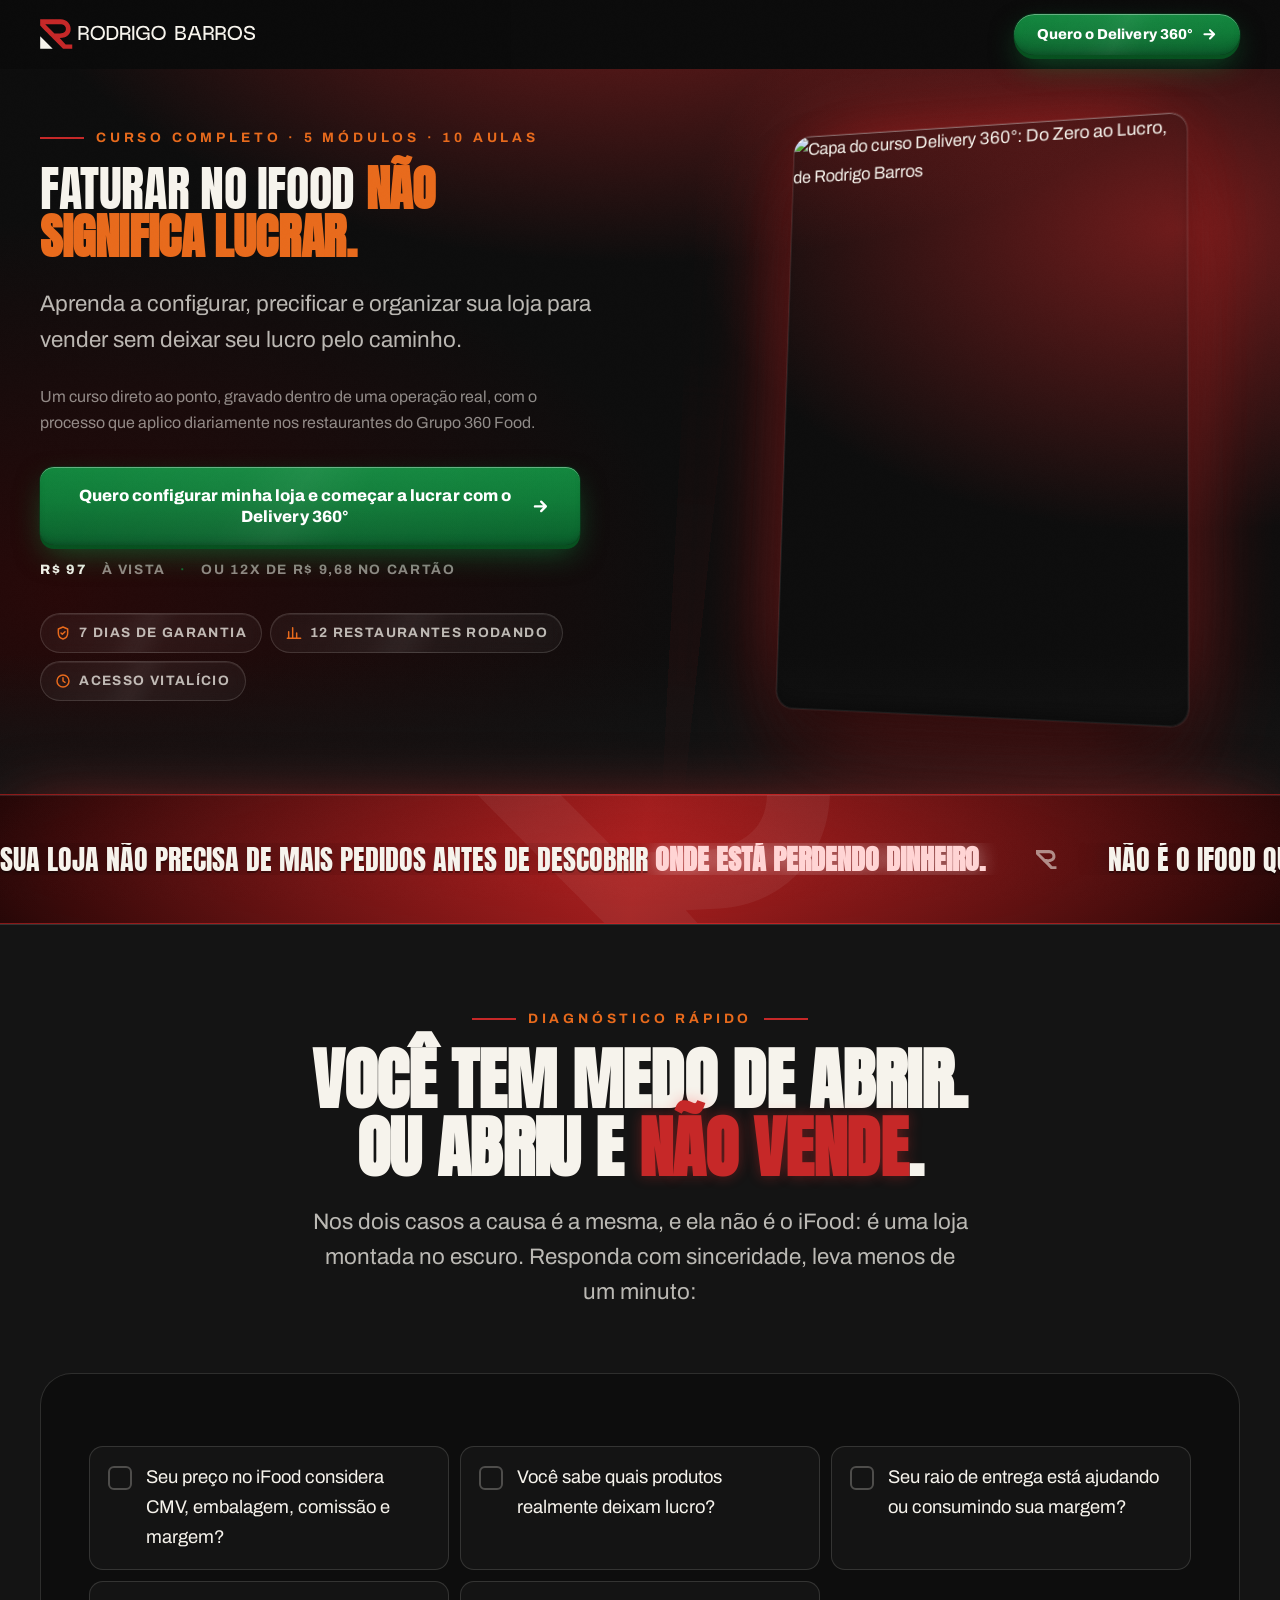
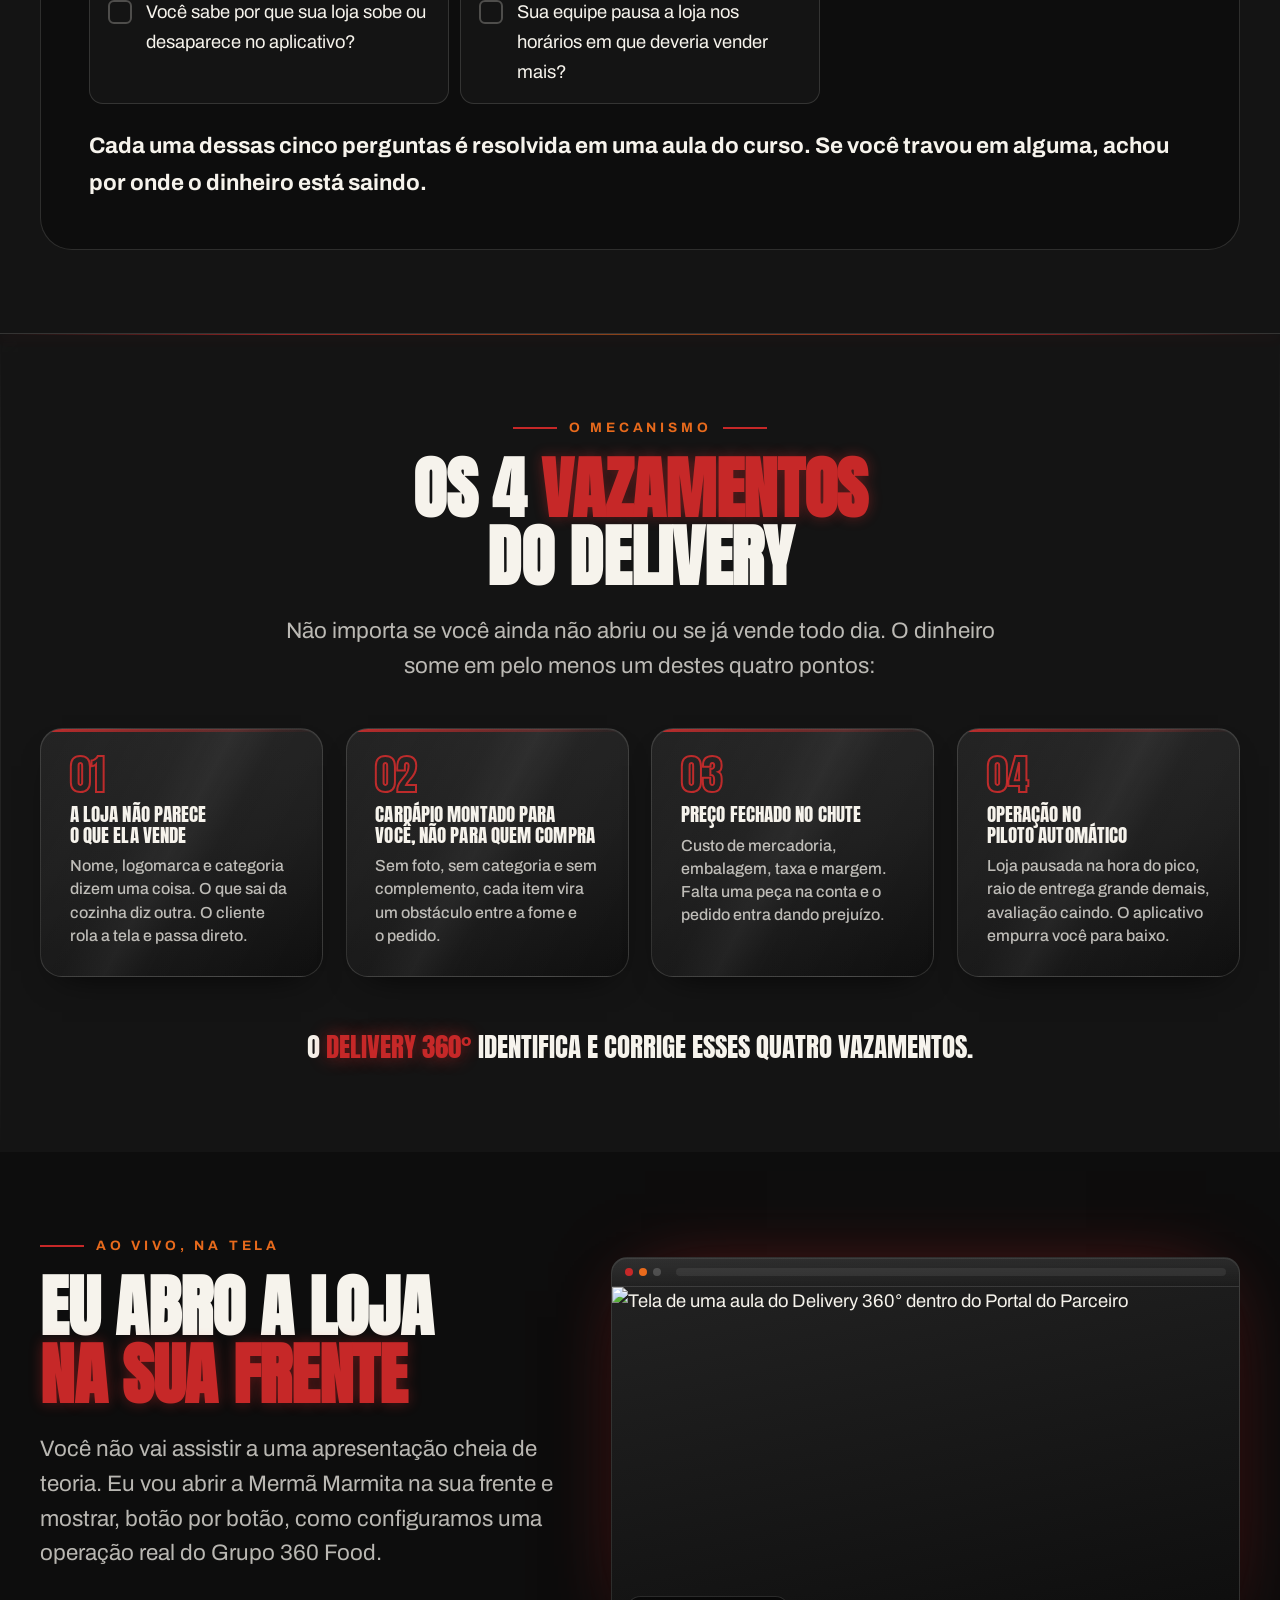
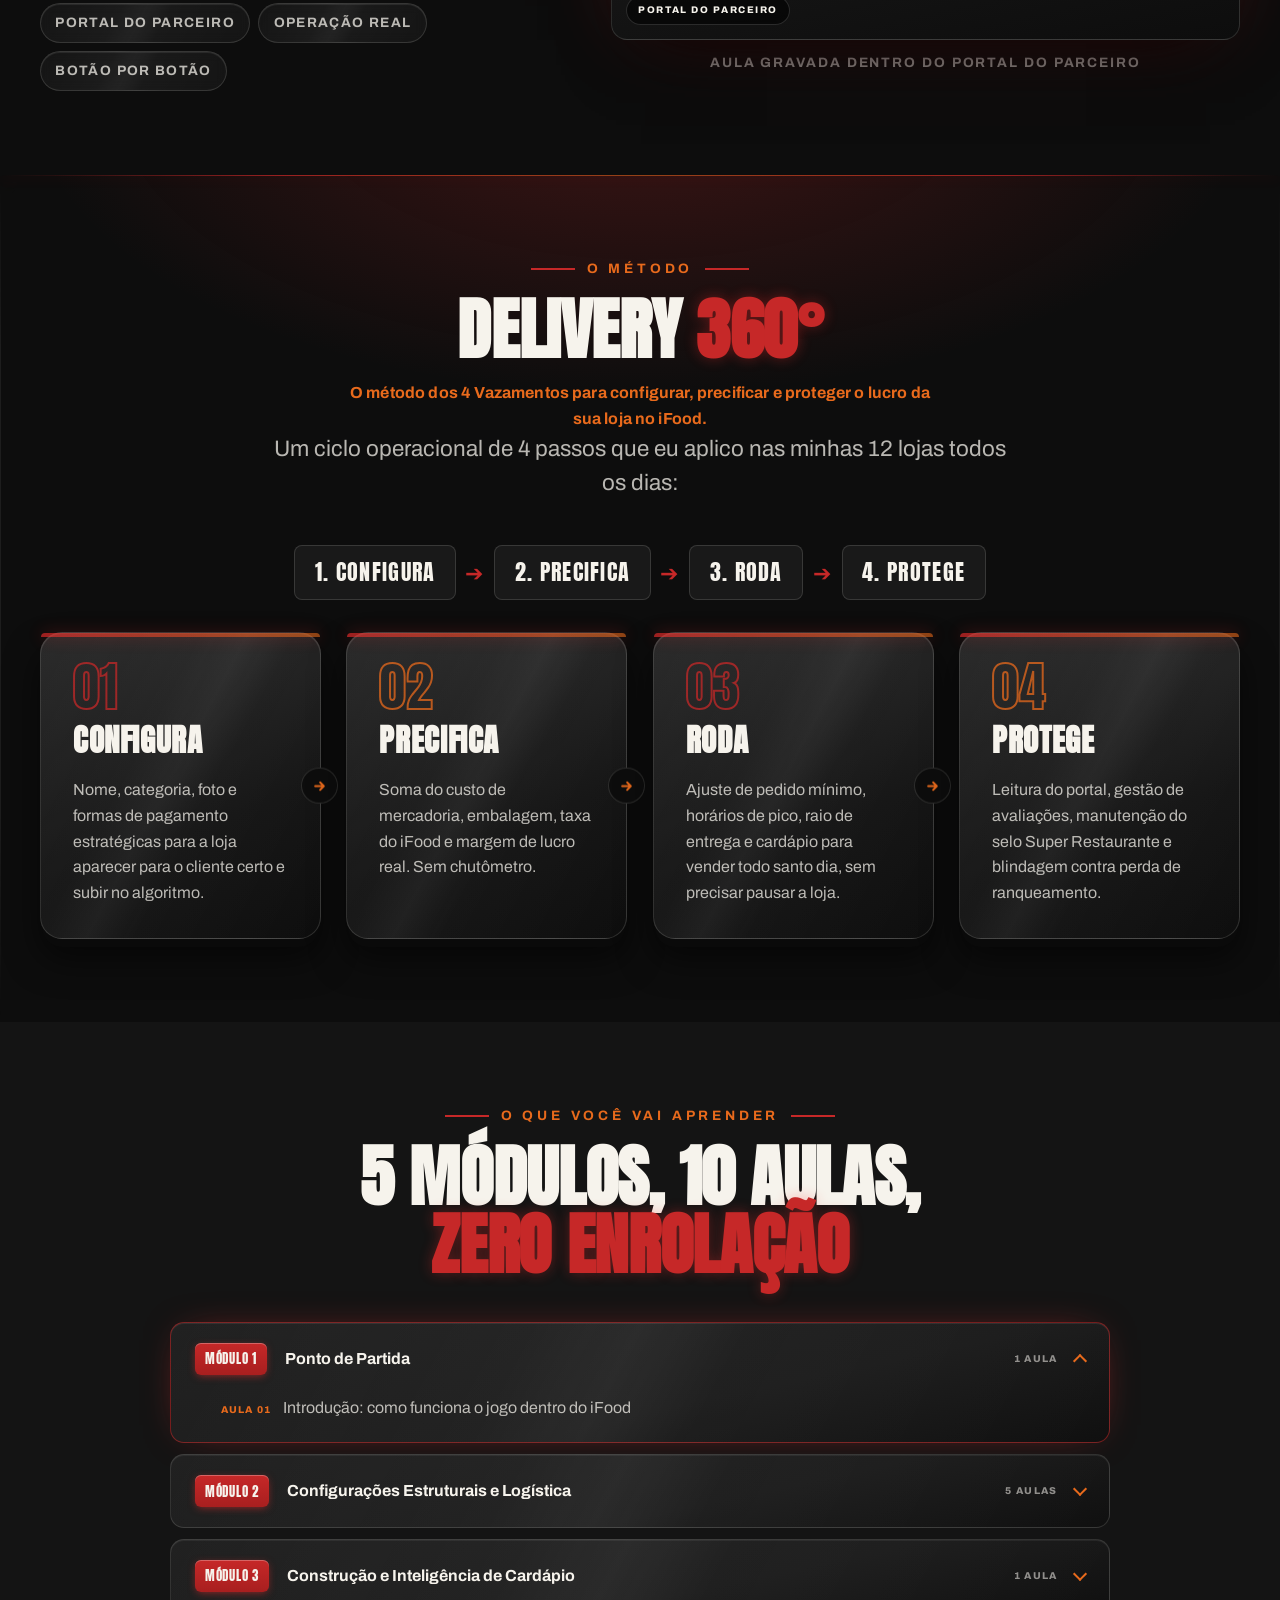
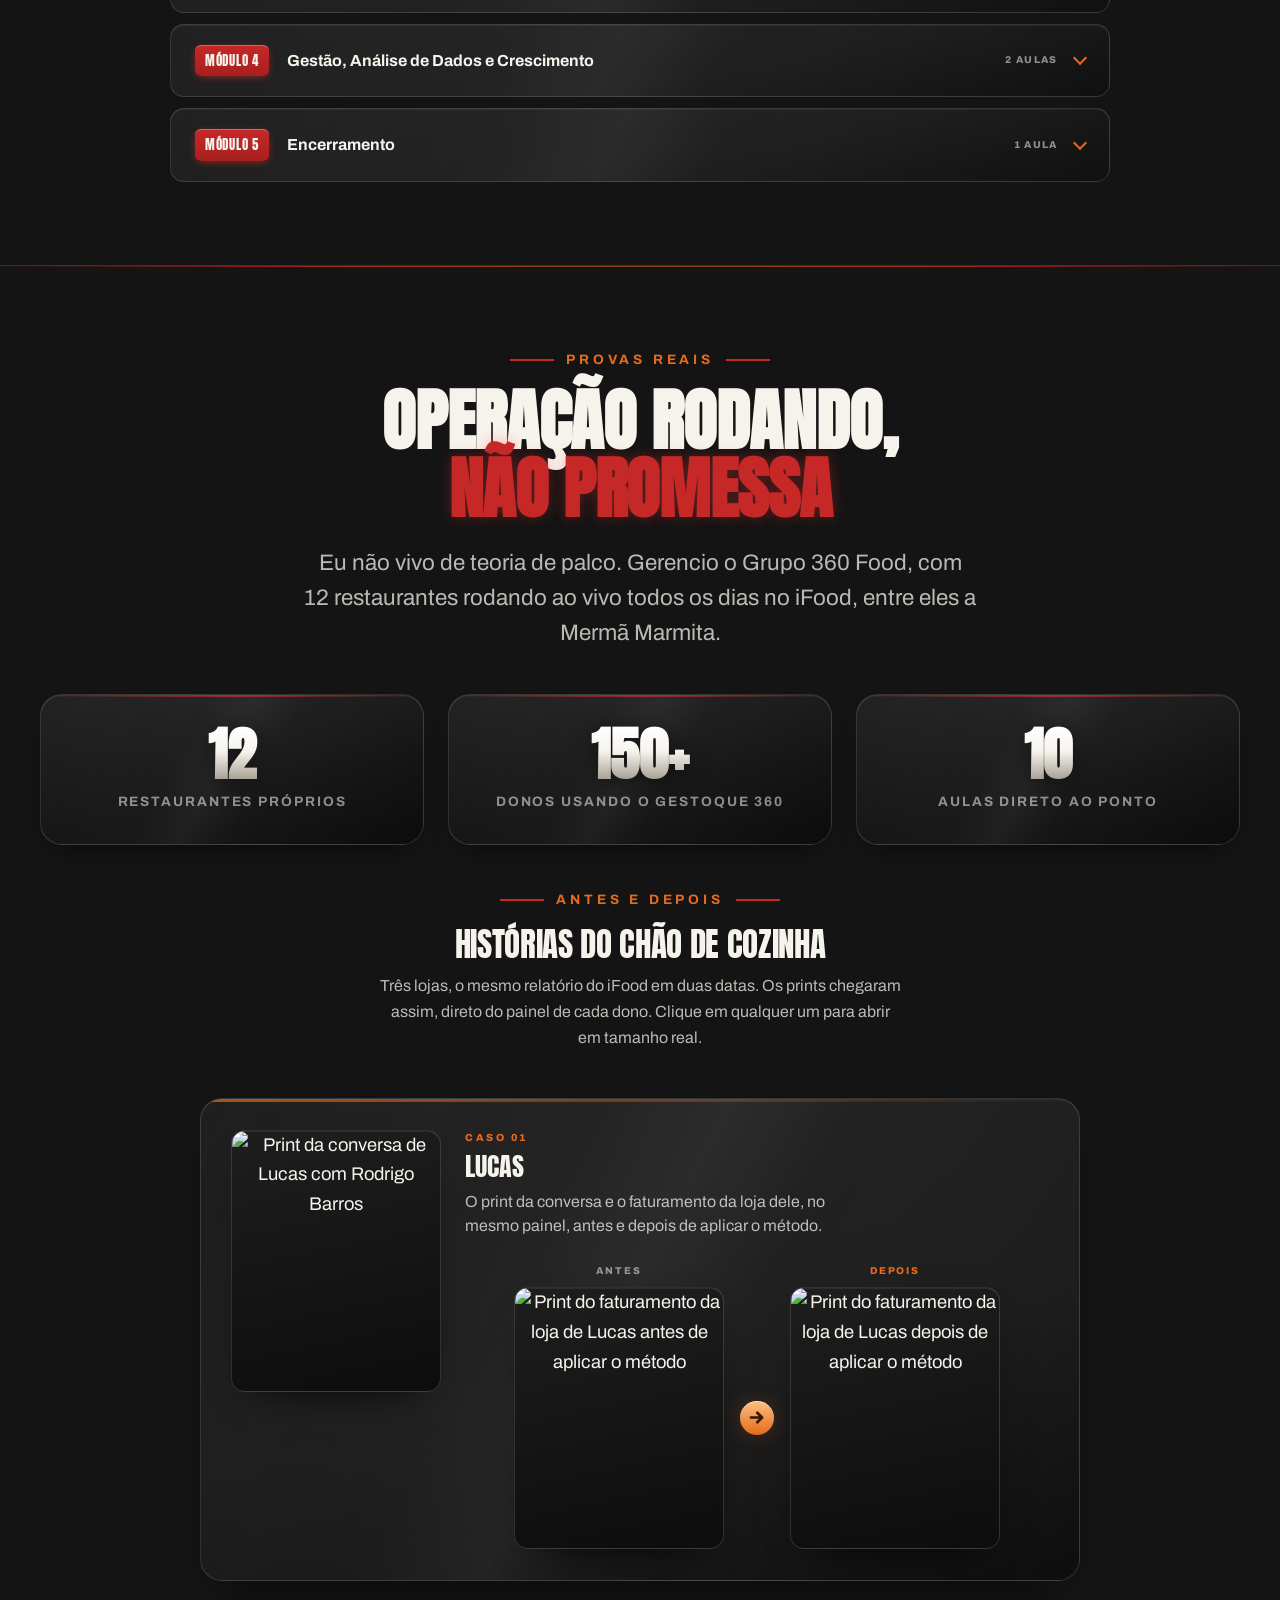
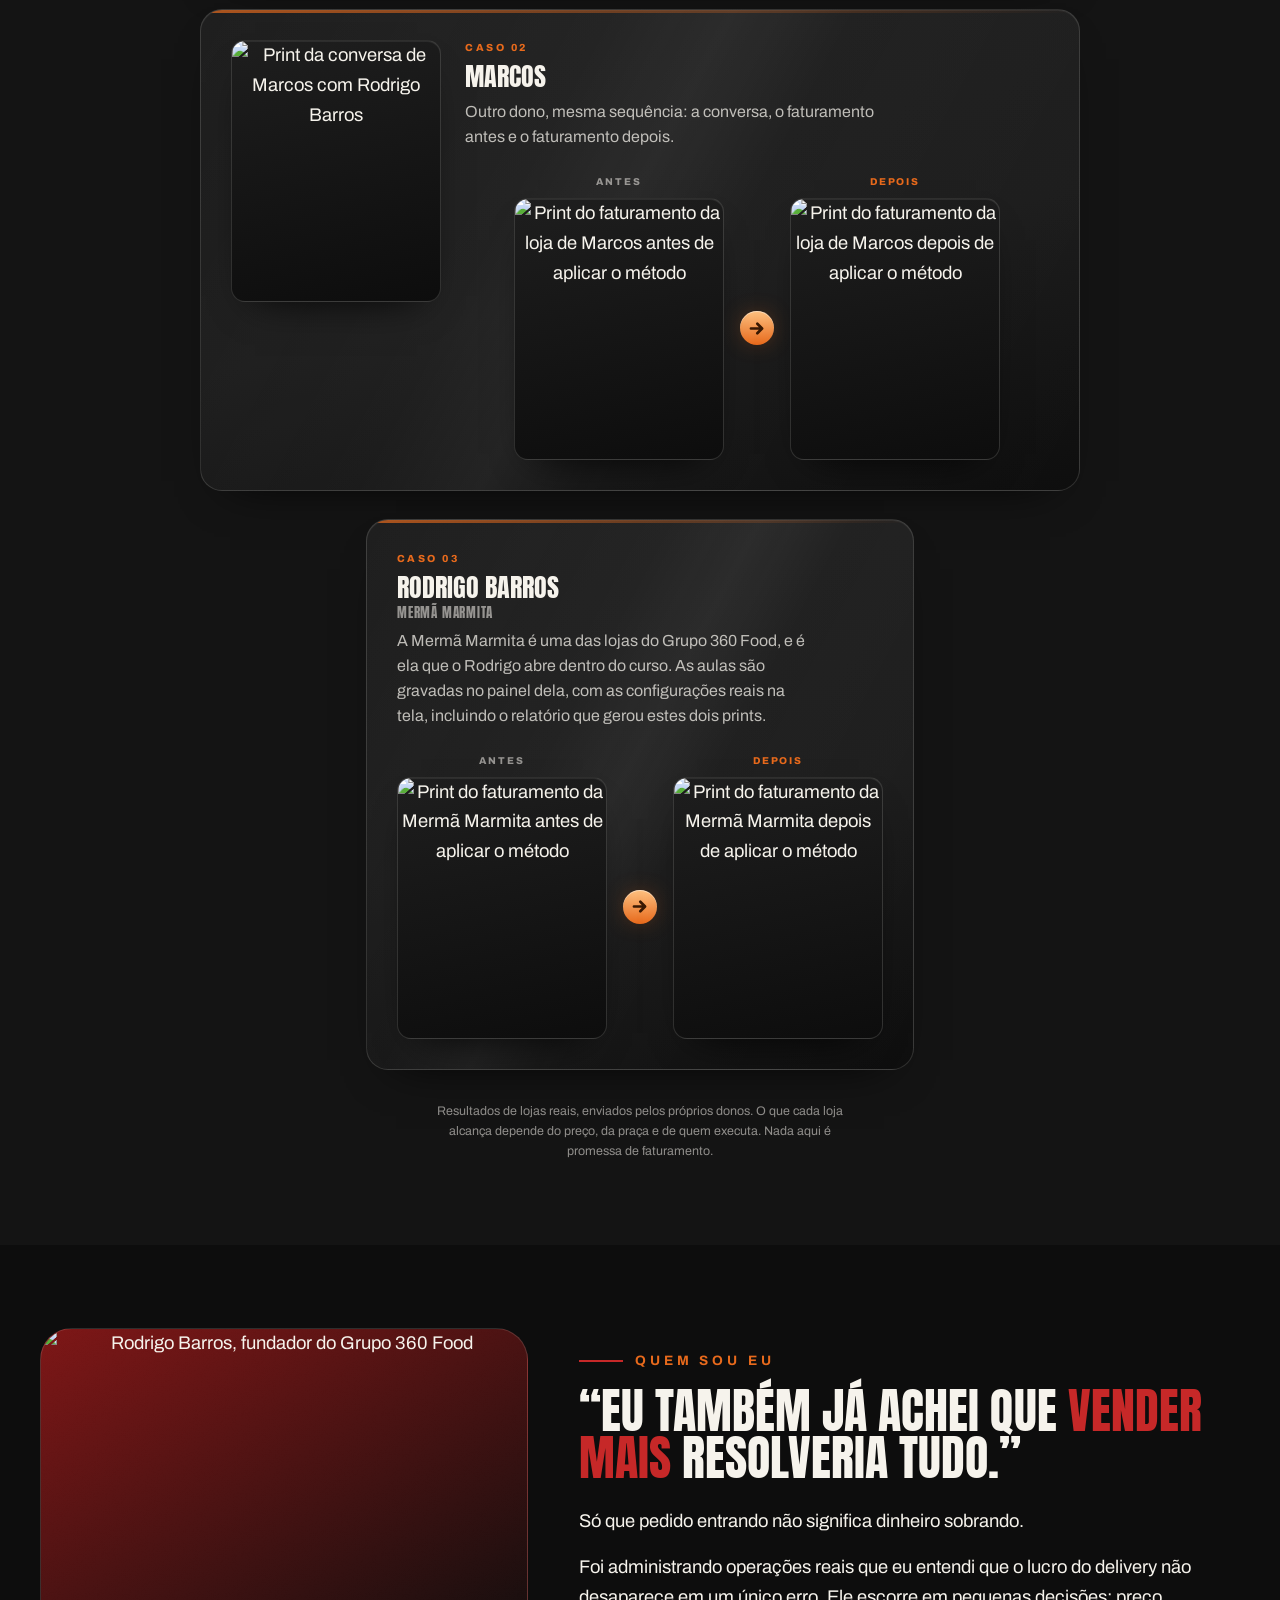
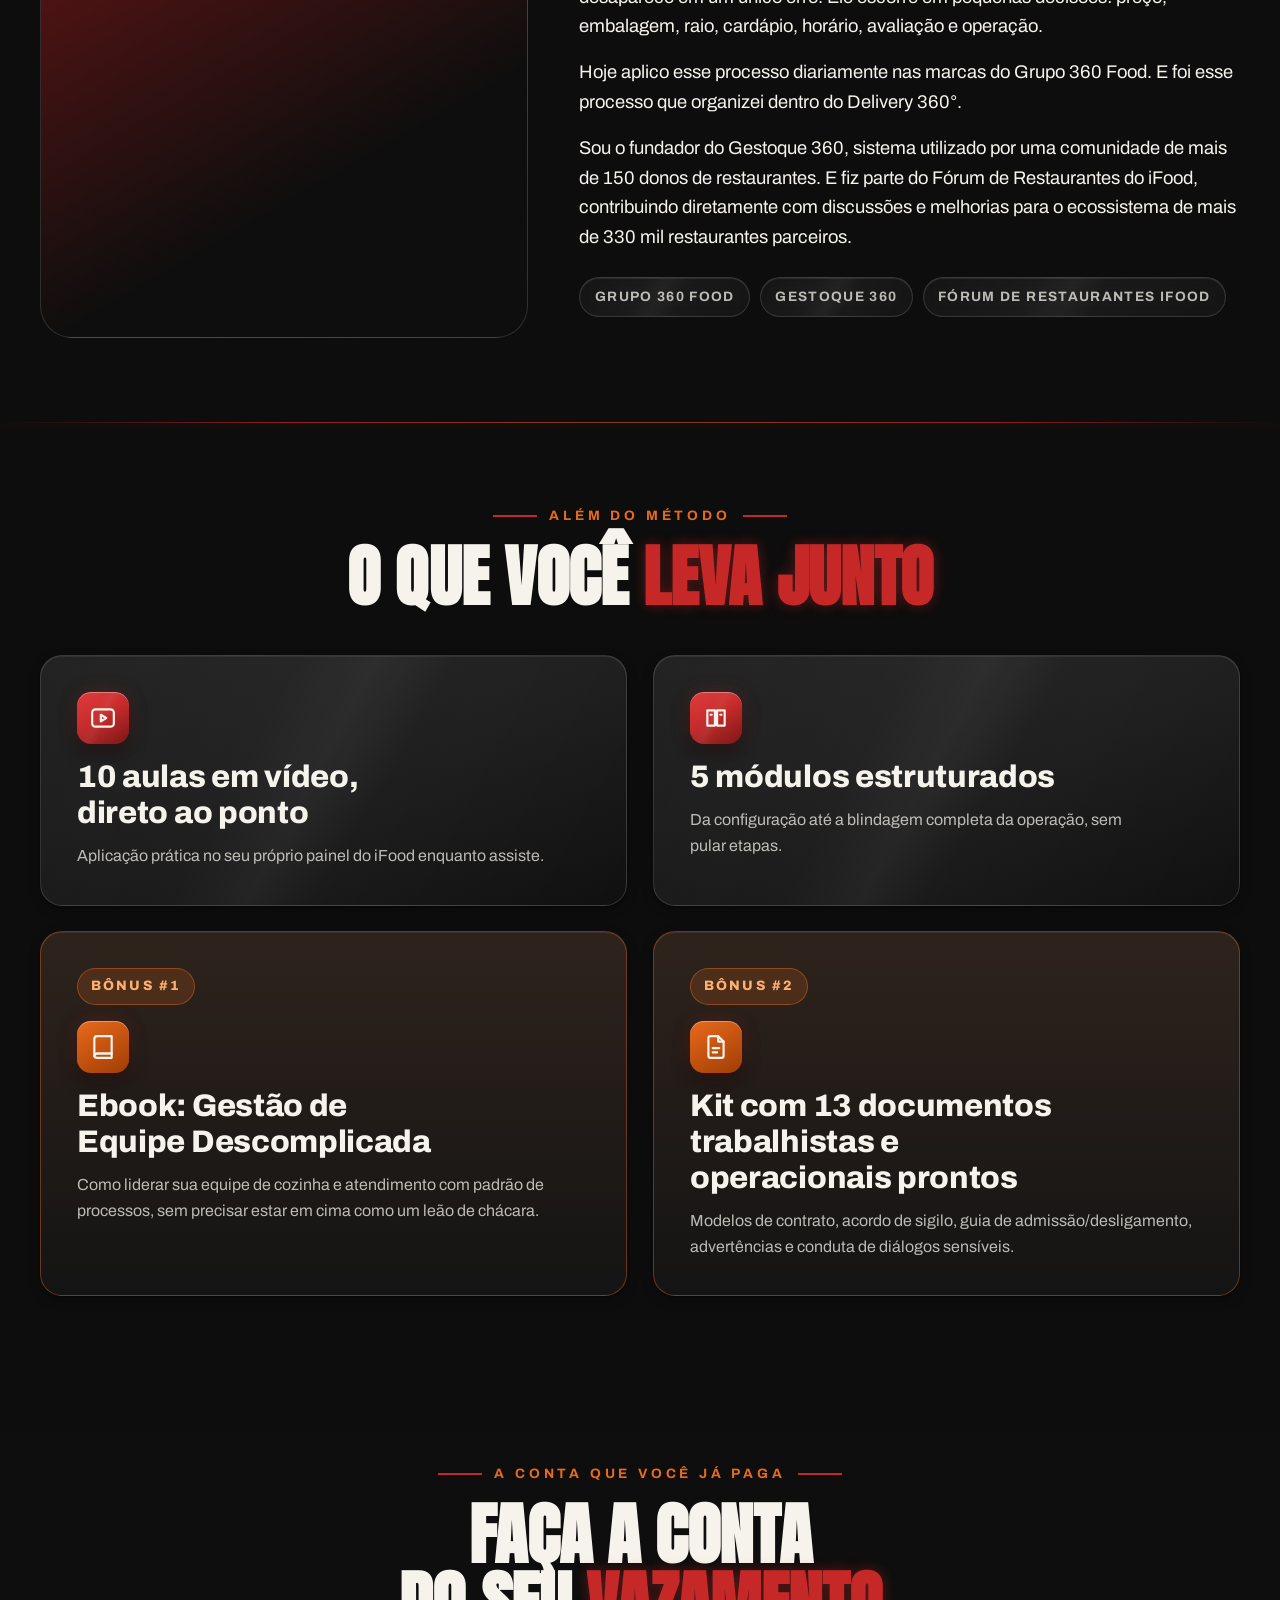
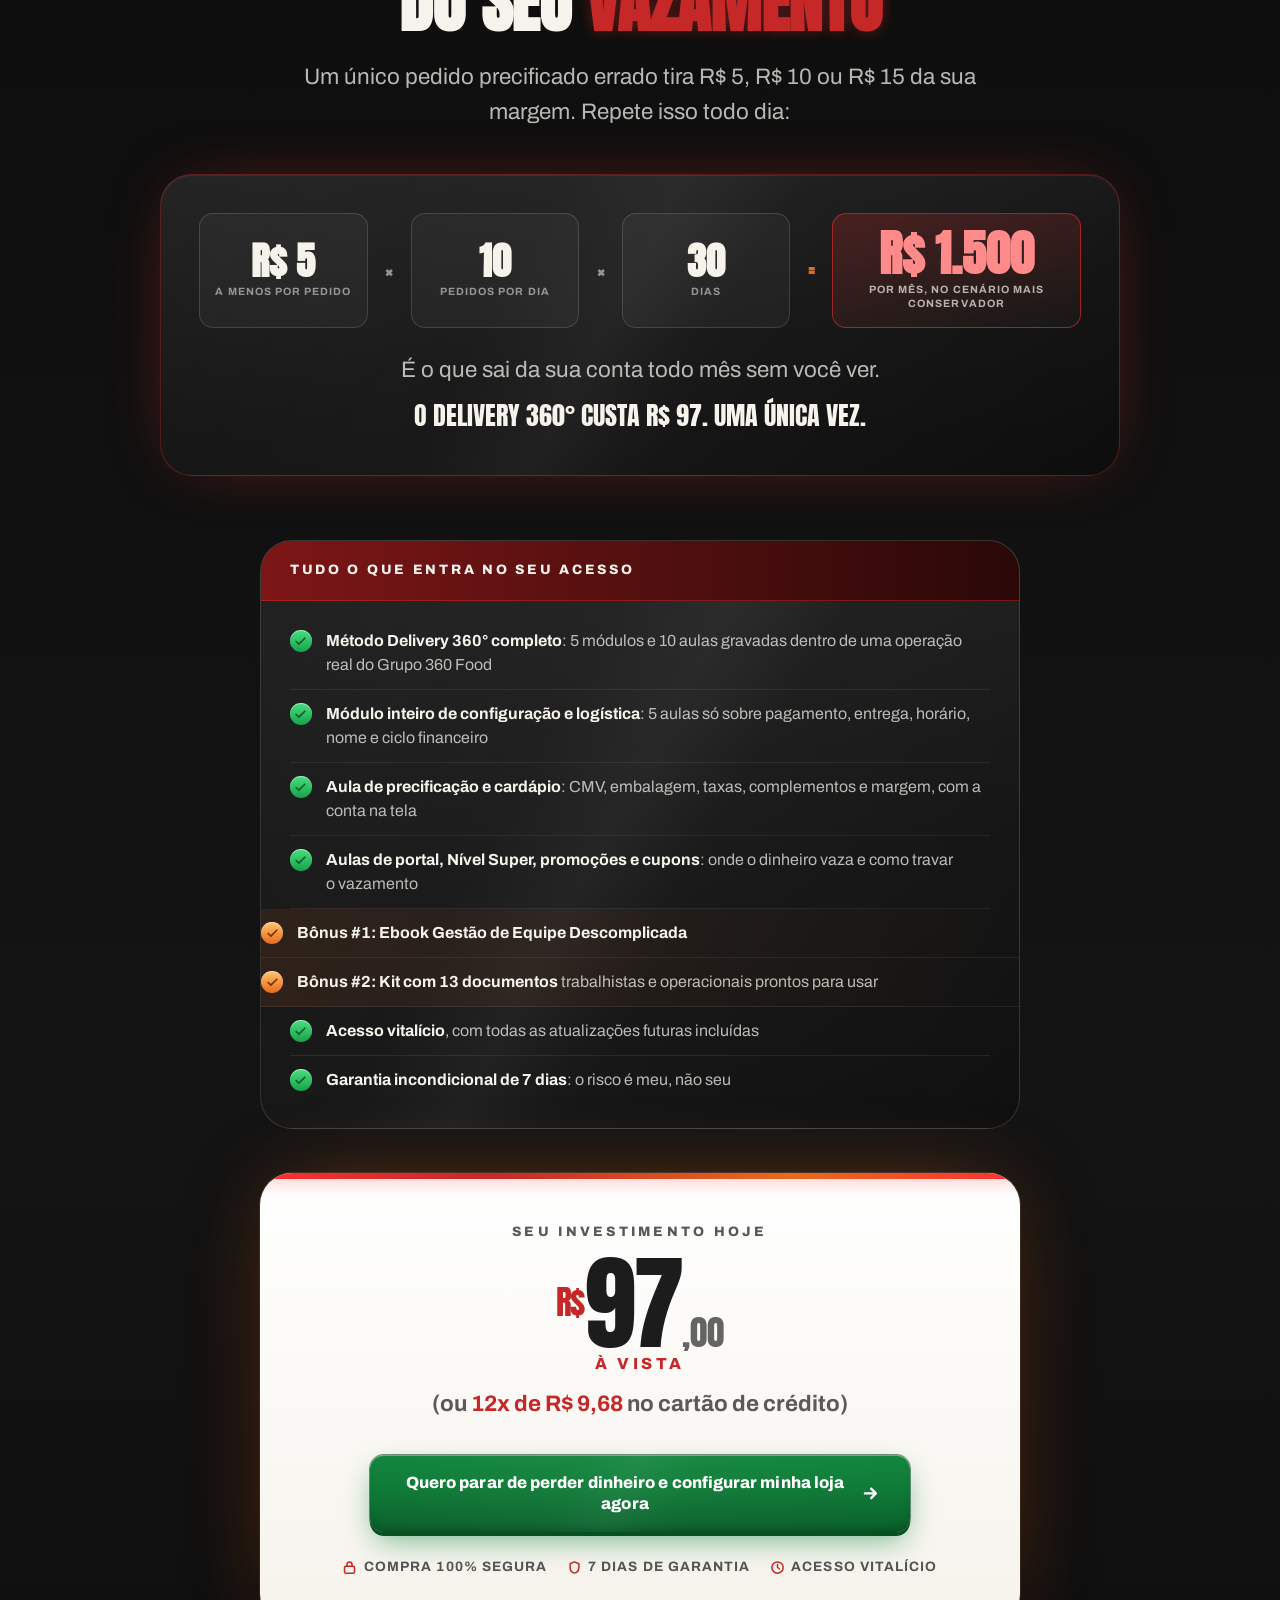
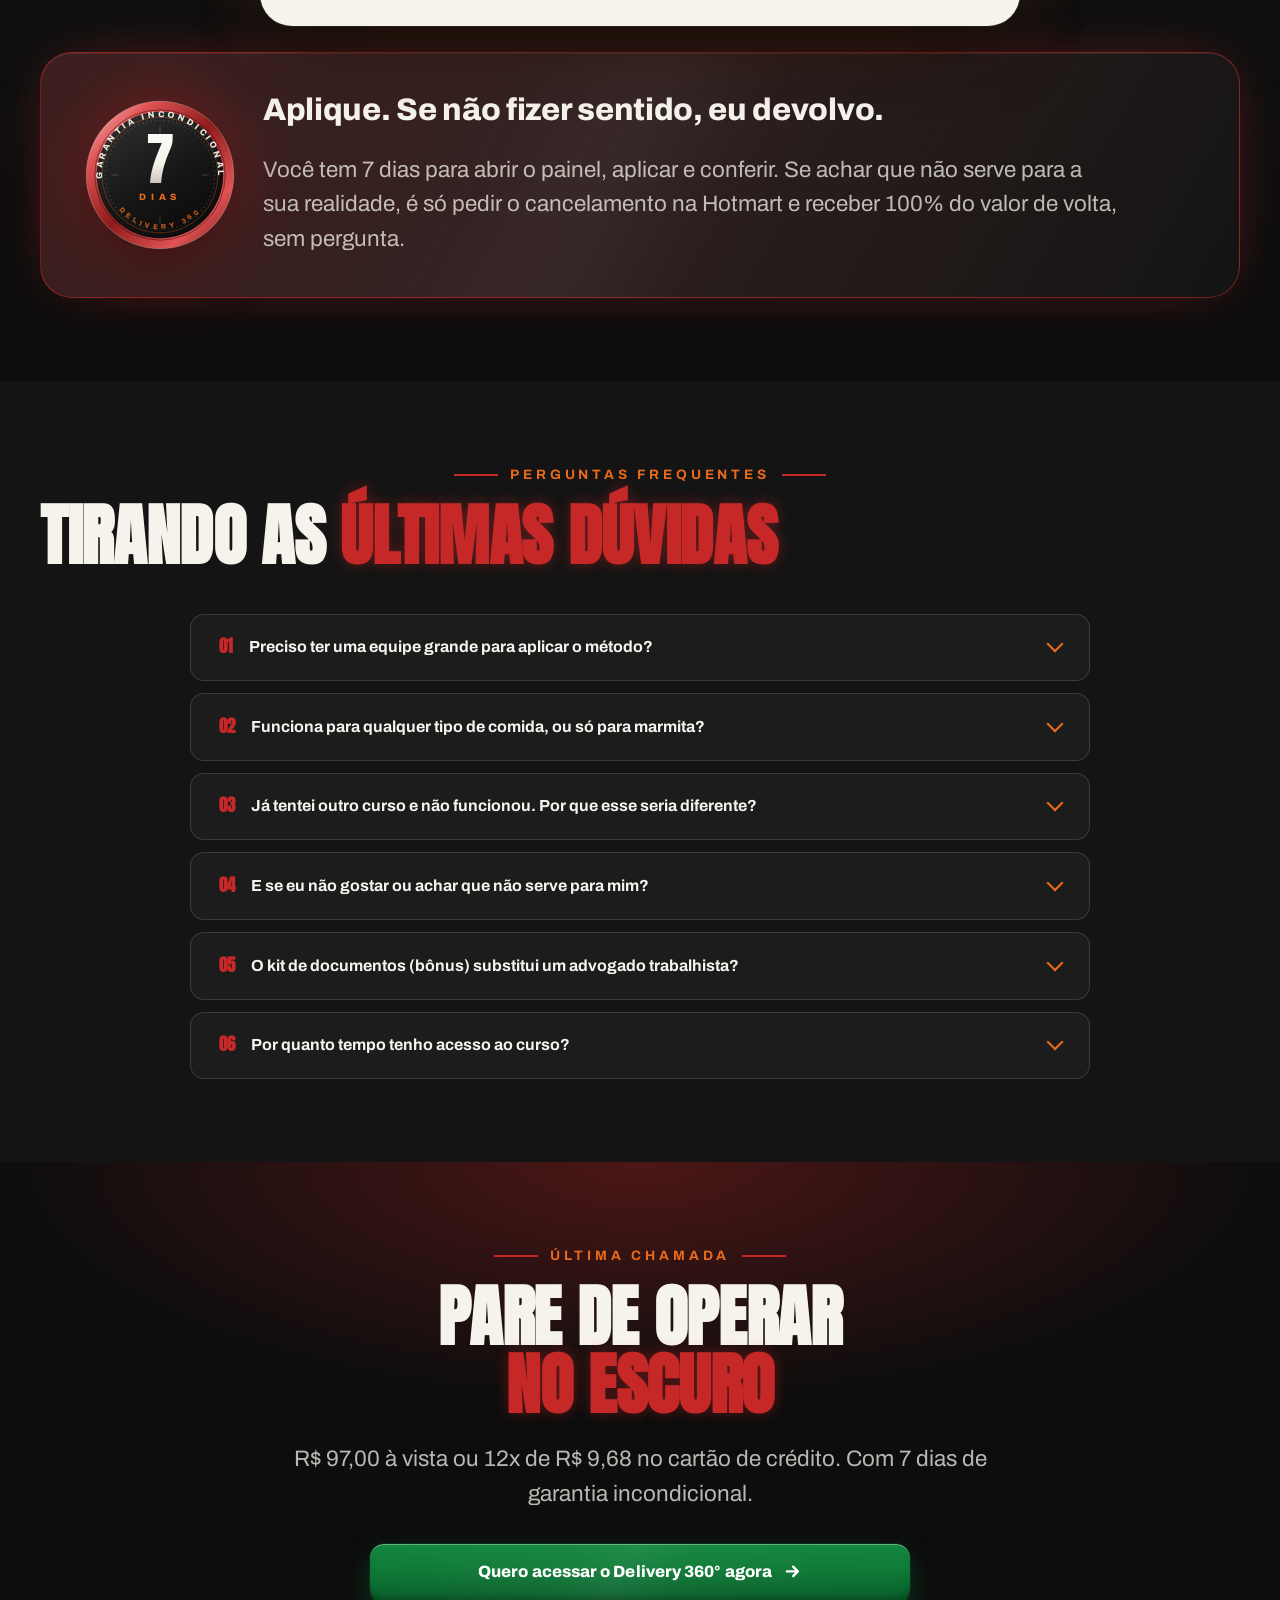
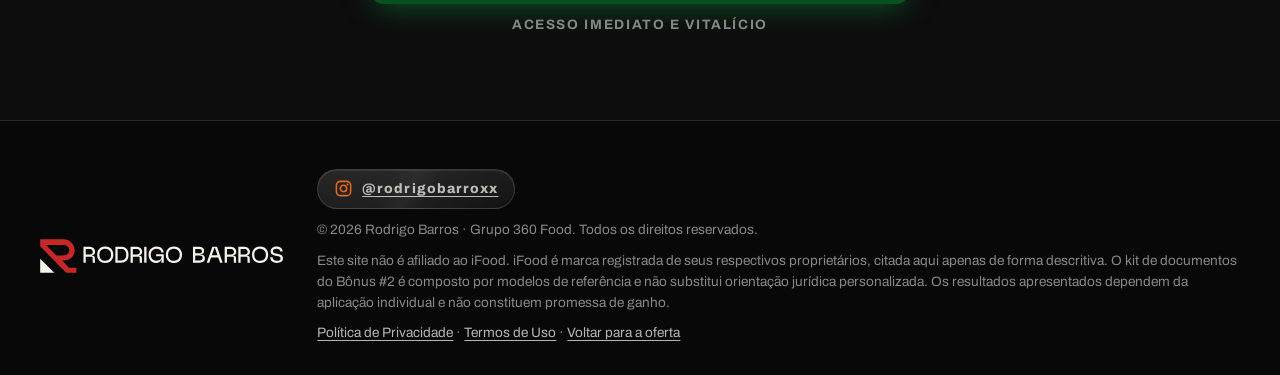
==== commit 2a8b0f1e: "Molduras dos prints com medida única e ajuste no caso do Rodrigo TAMANHO DAS IMAGENS Os arquivos che" ====
--- a/index.html
+++ b/index.html
@@ -852,7 +852,12 @@
    um bloco de 500px de altura. Prova é apoio, não é o herói da página. */
 .casos{margin-top:var(--sp-5);display:grid;gap:clamp(1.1rem,2.4vw,1.75rem);
   max-width:880px;margin-inline:auto}
-.casos__intro{max-width:60ch;margin-inline:auto;text-align:center;
+/* Anton, como todo título da página. Em Archivo ele destoava de tudo em volta.
+   Fica menor que o h2 da dobra para não disputar a hierarquia com ele. */
+.casos__t{font-family:'Anton',sans-serif;font-weight:400;text-transform:uppercase;
+  font-size:clamp(1.35rem,1.05rem + 1.3vw,2.1rem);line-height:1.06;
+  color:var(--cream);margin-bottom:.7rem;text-wrap:balance}
+.casos__intro{max-width:58ch;margin-inline:auto;text-align:center;
   font-size:var(--f-sm);color:var(--fg-soft);line-height:1.6}
 .caso{position:relative;overflow:hidden;border-radius:var(--r-lg);
   padding:clamp(1.15rem,2.6vw,1.9rem);
@@ -870,32 +875,31 @@
   margin-top:.3rem}
 .caso__txt{margin-top:.6rem;font-size:var(--f-sm);line-height:1.55;color:var(--fg-soft);
   max-width:46ch}
+/* --moldura é a medida única de todo print da seção. Os arquivos chegam cada
+   um com um tamanho, então quem manda no tamanho na tela é o CSS, não o
+   arquivo: a mesma largura e a mesma proporção nas quatro molduras de cada
+   caso. O tamanho real fica a um clique, na lightbox.
+   O teto de 210px também segura a altura da dobra: sem ele a coluna livre
+   esticava cada print e a seção de provas passava da dobra da oferta. */
+.caso{--moldura:clamp(118px,26vw,210px)}
 /* A partir de 860px a conversa vira coluna própria e ocupa as duas linhas */
 @media (min-width:860px){
-  .caso--dupla{grid-template-columns:minmax(180px,240px) minmax(0,1fr)}
+  .caso--dupla{grid-template-columns:var(--moldura) minmax(0,1fr)}
   .caso--dupla .caso__dep{grid-row:1 / span 2}
 }
 @media (max-width:859px){
   .caso__head{order:-1}
-  .caso__dep{max-width:230px;margin-inline:auto}
 }
+/* .caso .caso__dep e não só .caso__dep: a regra base de .card--shot define
+   width:100% e está mais adiante no arquivo, então venceria no empate. */
+.caso .caso__dep{width:var(--moldura);margin-inline:auto}
 .caso--solo{max-width:660px;margin-inline:auto}
 /* Antes e depois lado a lado em qualquer largura: separar os dois quebraria a
-   comparação, que é justamente o que a seção precisa mostrar. */
-/* O print da conversa não é recortado: ali o conteúdo é texto, e cortar
-   comeria justamente a frase que serve de prova. Já o print de faturamento
-   pode ser recortado pelo topo, onde fica o número. */
-.caso__dep img{aspect-ratio:auto}
-/* Teto de 520px no par: sem ele a seção de provas ficava mais alta que a
-   dobra da oferta, e prova pesando mais que o pedido de compra é erro de
-   hierarquia, não de estilo. */
-.caso__ba{display:grid;grid-template-columns:1fr auto 1fr;
-  gap:clamp(.5rem,1.6vw,1rem);align-items:center;max-width:520px}
-/* Precisa vir DEPOIS da regra acima: em coluna única o par pegaria a largura
-   inteira da dobra e cada print passaria de 400px de altura. */
-@media (max-width:859px){
-  .caso__ba{max-width:400px;margin-inline:auto;width:100%}
-}
+   comparação, que é justamente o que a seção precisa mostrar. As colunas usam
+   a mesma --moldura da conversa, e não 1fr, senão cada uma cresceria conforme
+   a sobra da linha e voltaríamos ao mosaico de tamanhos diferentes. */
+.caso__ba{display:grid;grid-template-columns:var(--moldura) auto var(--moldura);
+  justify-content:center;gap:clamp(.5rem,1.6vw,1rem);align-items:center}
 .ba__col{margin:0;display:grid;gap:.5rem}
 .ba__rot{font-size:.62rem;font-weight:800;letter-spacing:.2em;text-transform:uppercase;
   text-align:center;color:var(--fg-mute)}
@@ -1435,6 +1439,7 @@
 
     <div class="sec-head sec-head--center mt-4" data-reveal>
       <p class="eyebrow eyebrow--center">Antes e depois</p>
+      <h3 class="h3 casos__t">Histórias do chão de cozinha</h3>
       <p class="casos__intro">Três lojas, o mesmo relatório do iFood em duas datas. Os prints chegaram assim, direto do painel de cada dono. Clique em qualquer um para abrir em tamanho real.</p>
     </div>
 
@@ -1508,7 +1513,7 @@
         <div class="caso__head">
           <p class="caso__k">Caso 03</p>
           <h3 class="caso__nome">Rodrigo Barros <span>Mermã Marmita</span></h3>
-          <p class="caso__txt">A Mermã Marmita é uma das lojas do Grupo 360 Food. É ela que aparece nas aulas, com o painel aberto, do jeito que é configurada de verdade.</p>
+          <p class="caso__txt">A Mermã Marmita é uma das lojas do Grupo 360 Food, e é ela que o Rodrigo abre dentro do curso. As aulas são gravadas no painel dela, com as configurações reais na tela, incluindo o relatório que gerou estes dois prints.</p>
         </div>
         <div class="caso__ba">
           <figure class="ba__col">
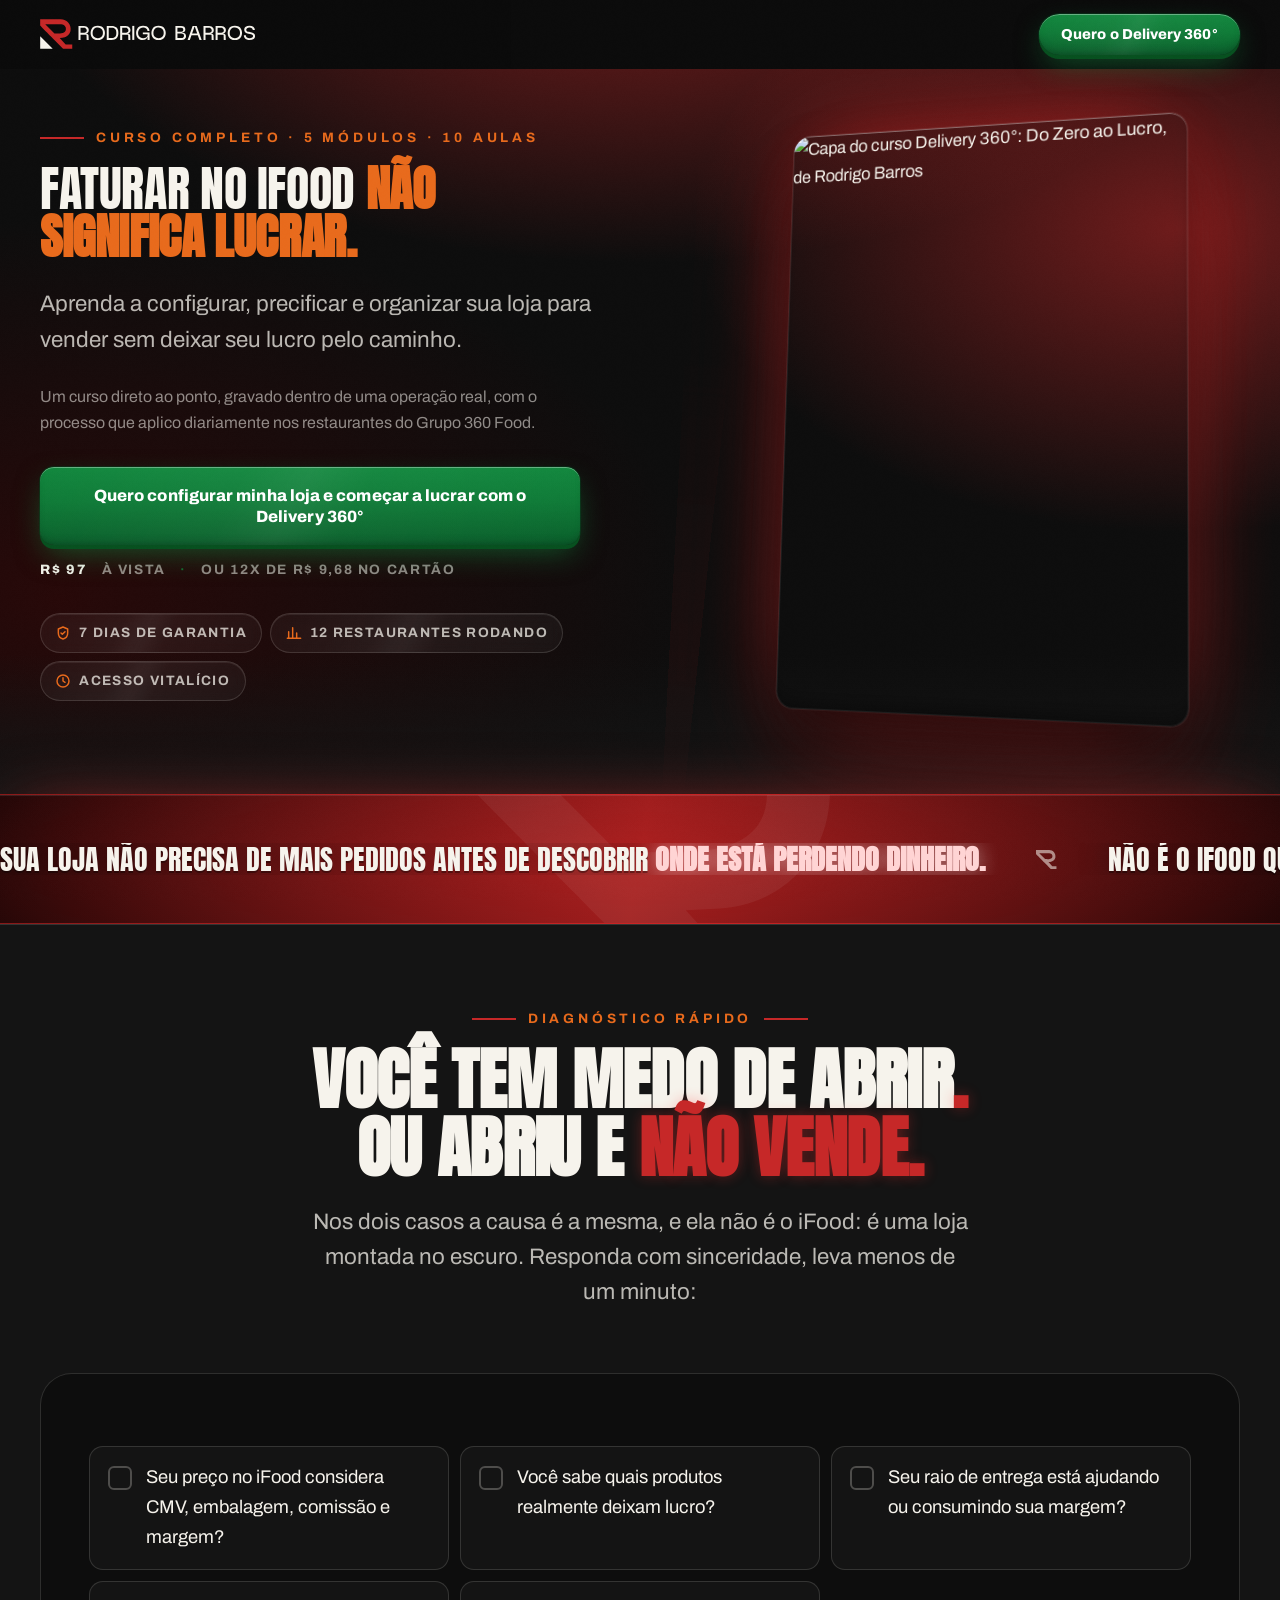
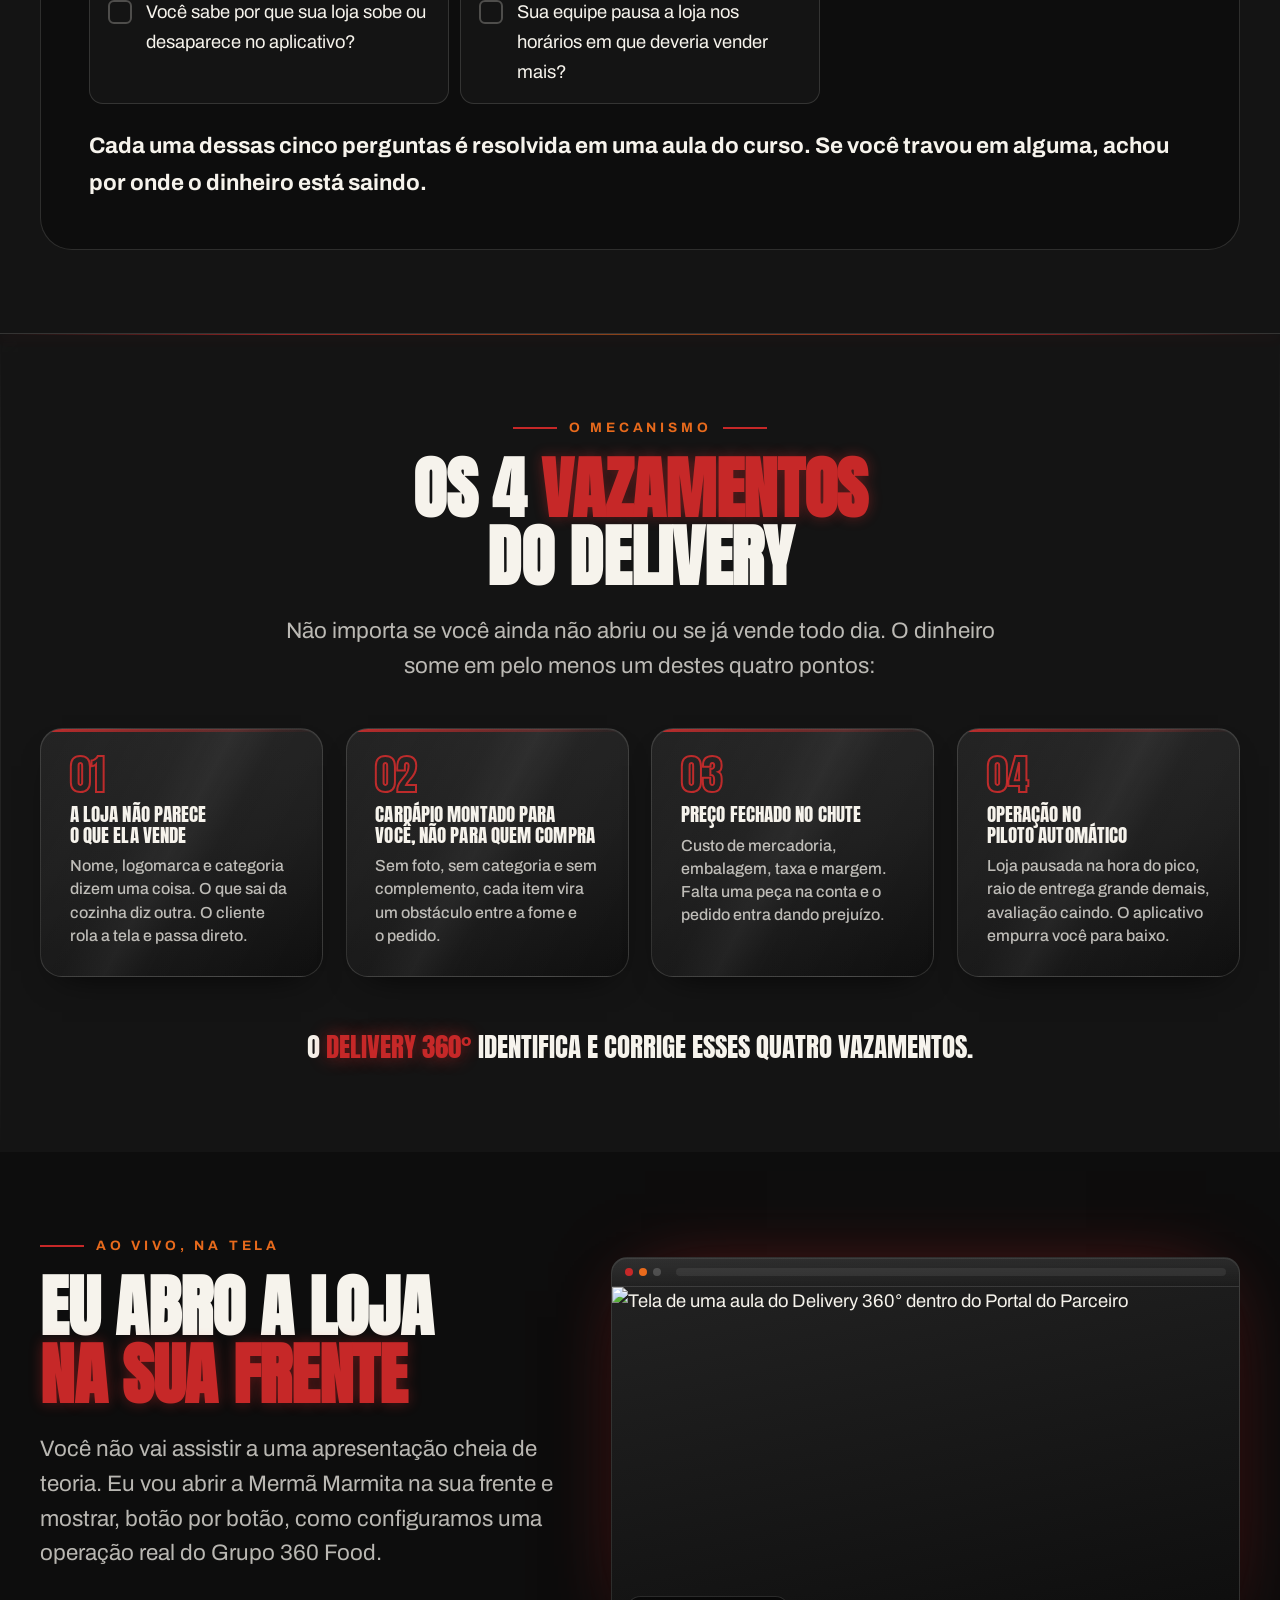
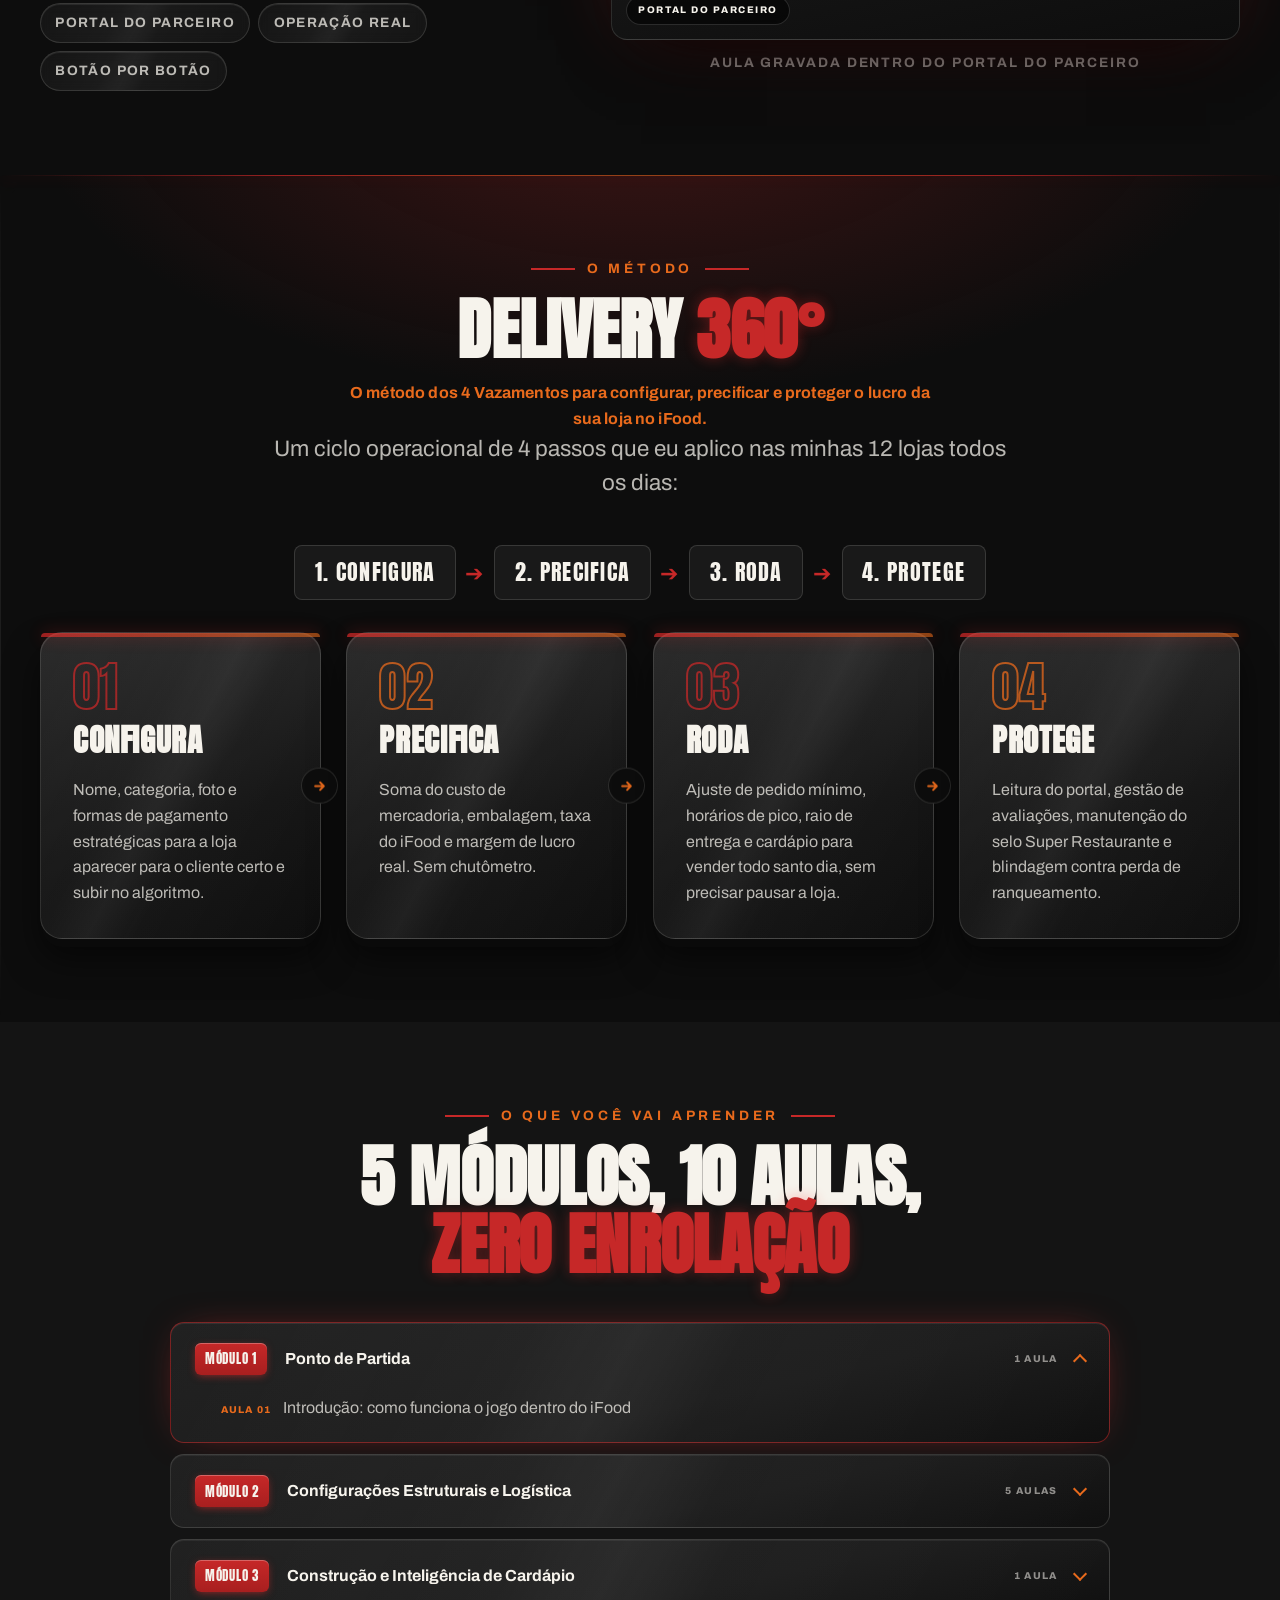
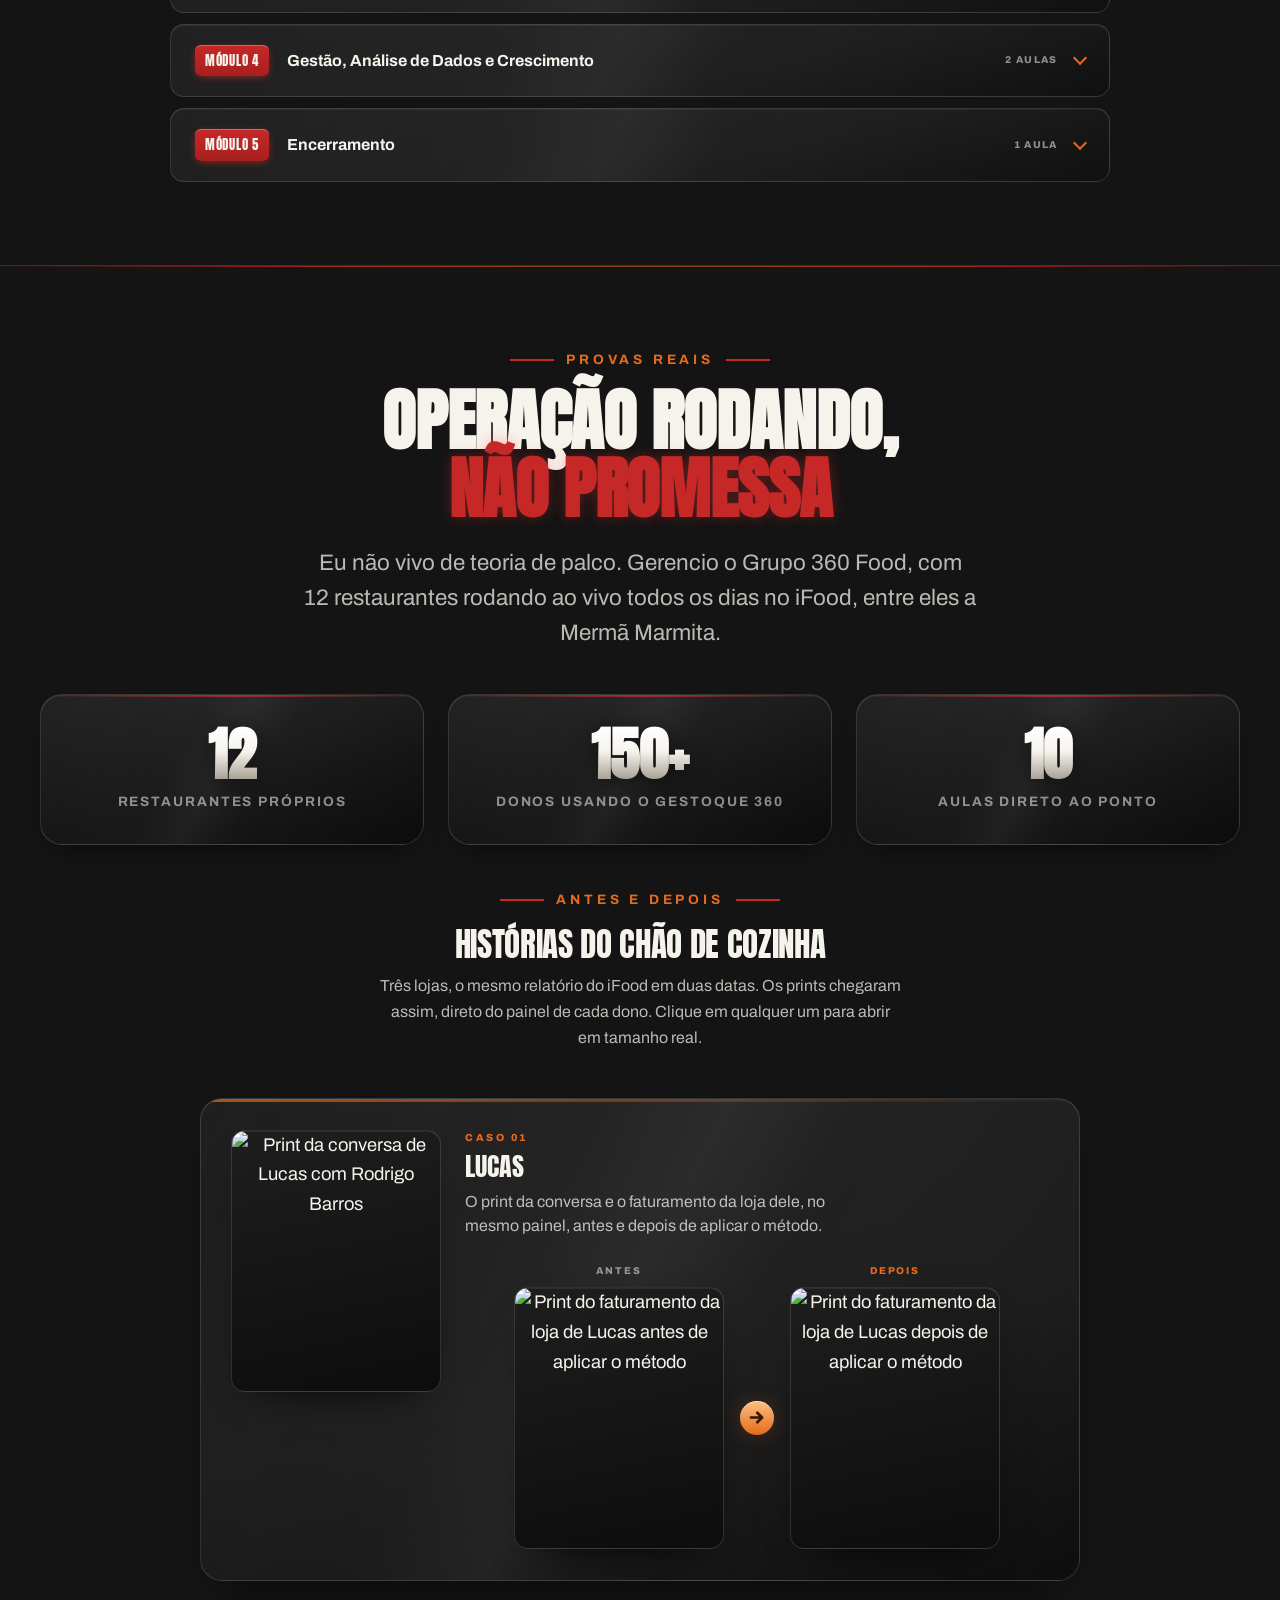
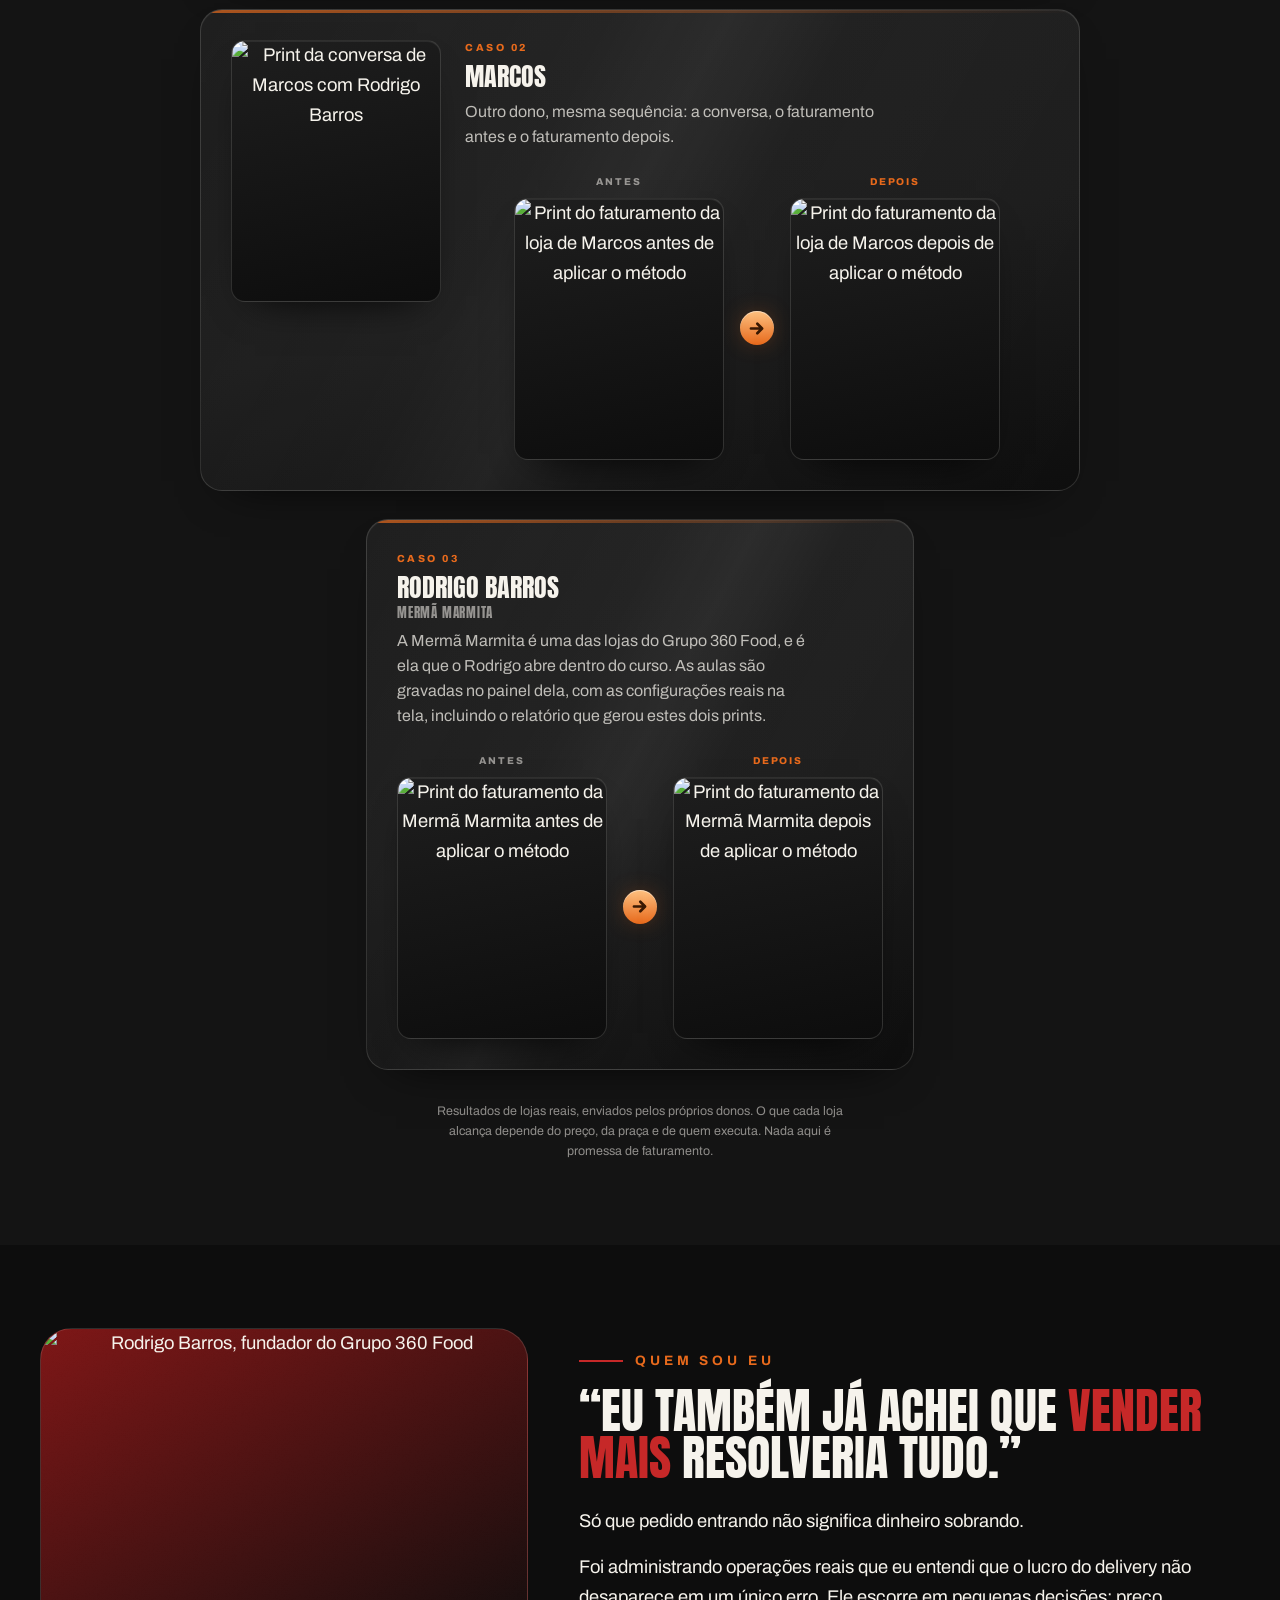
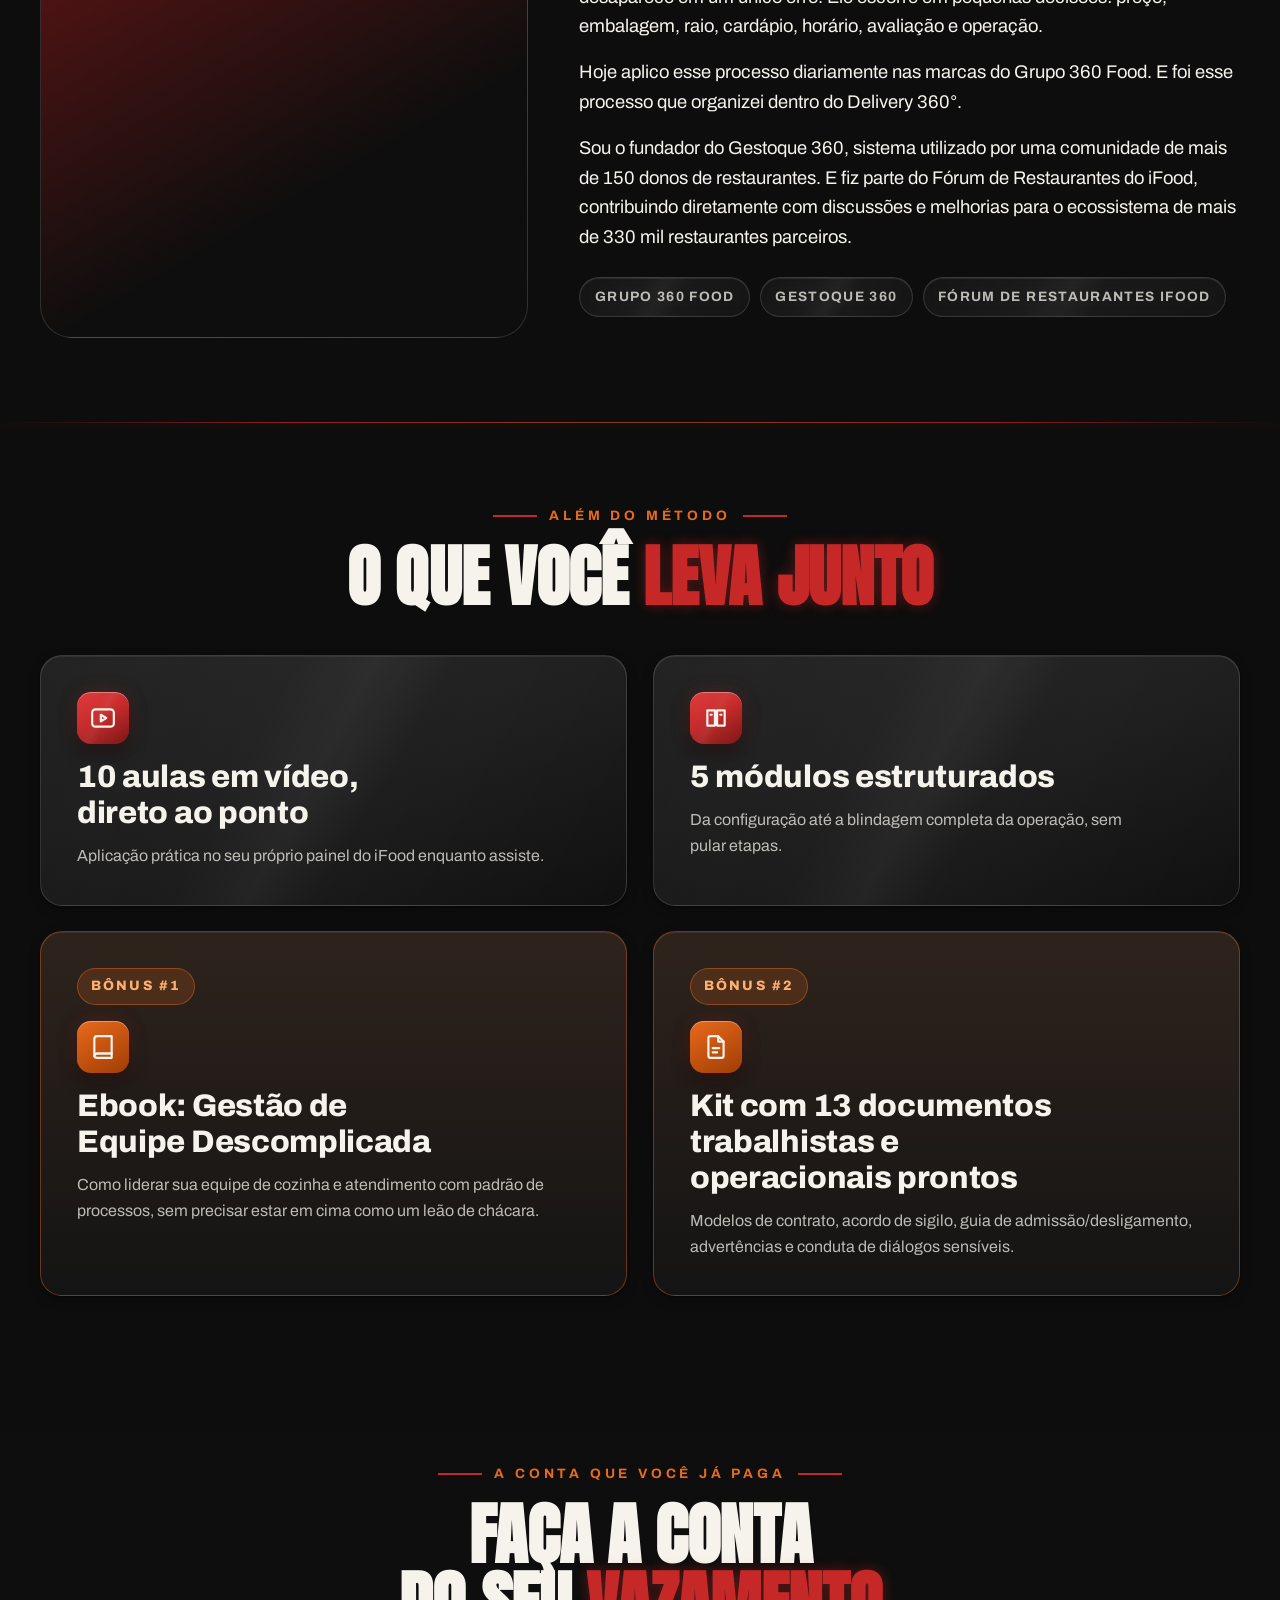
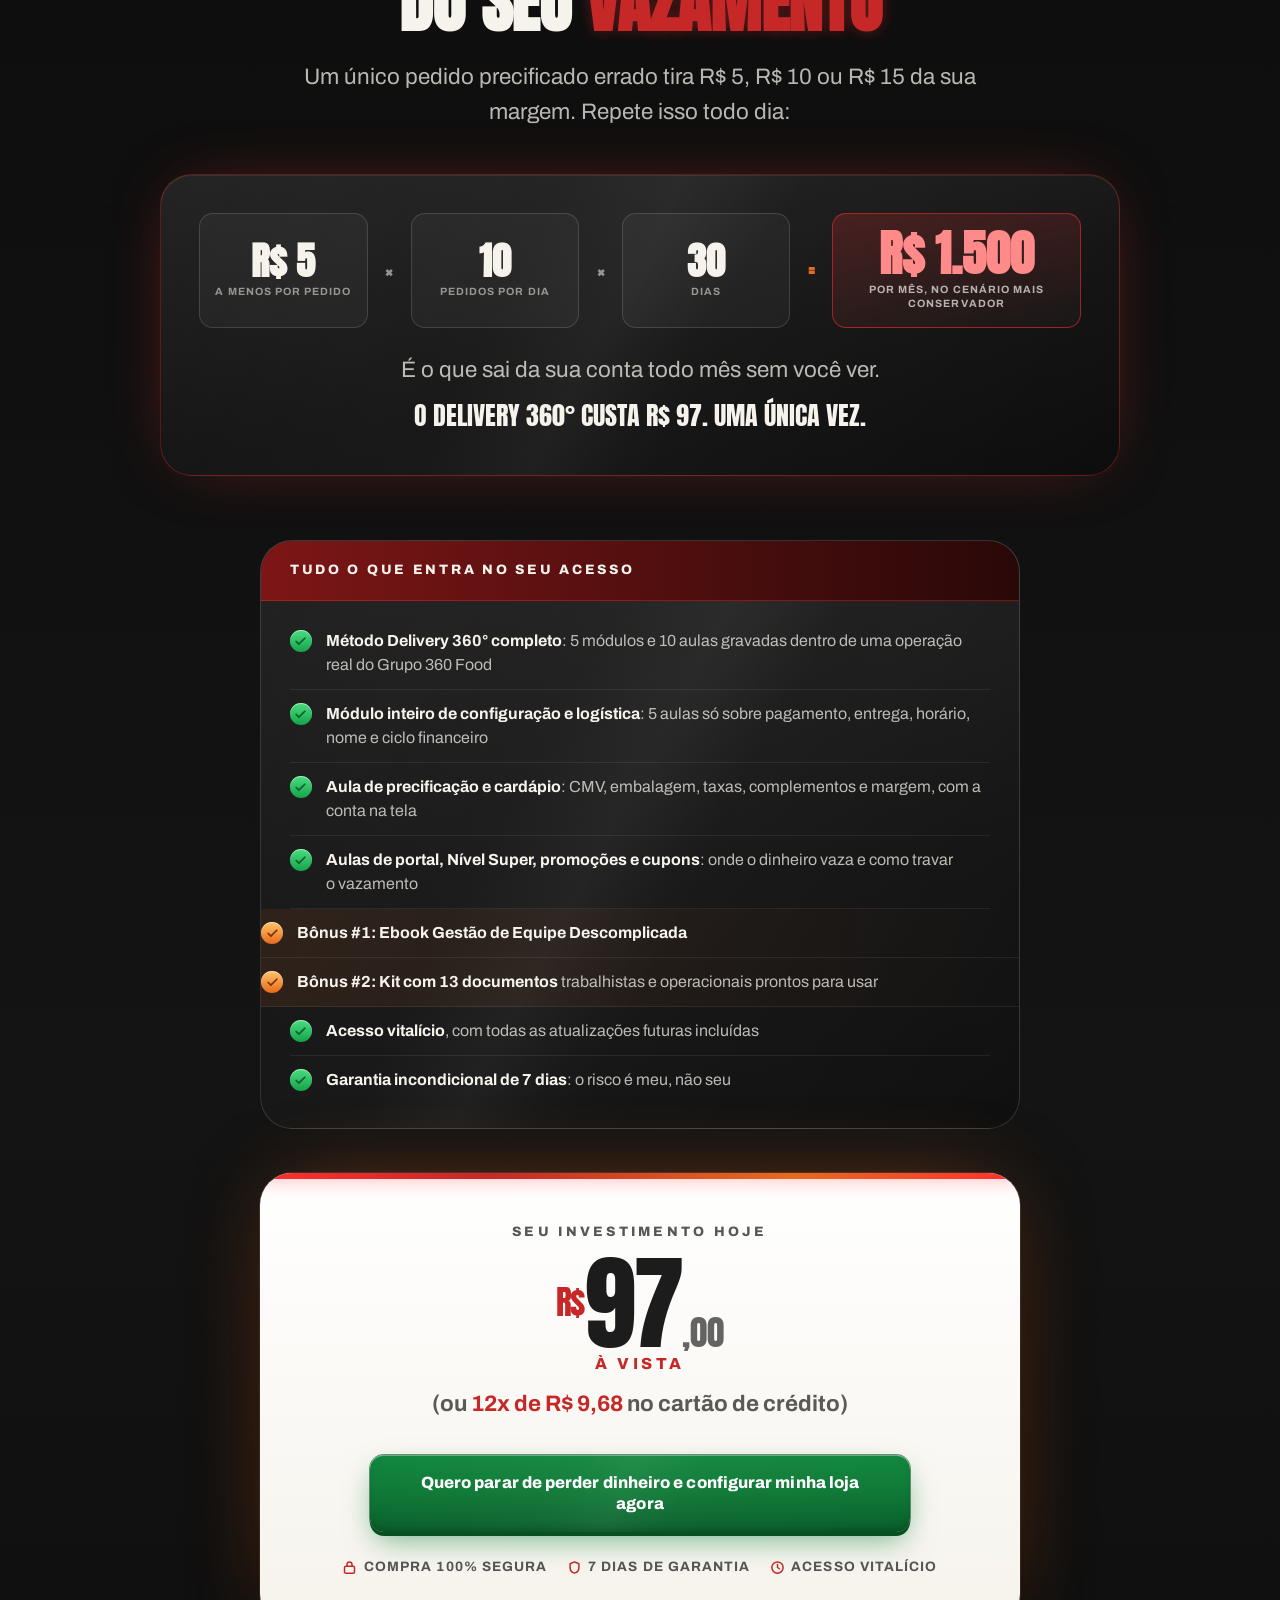
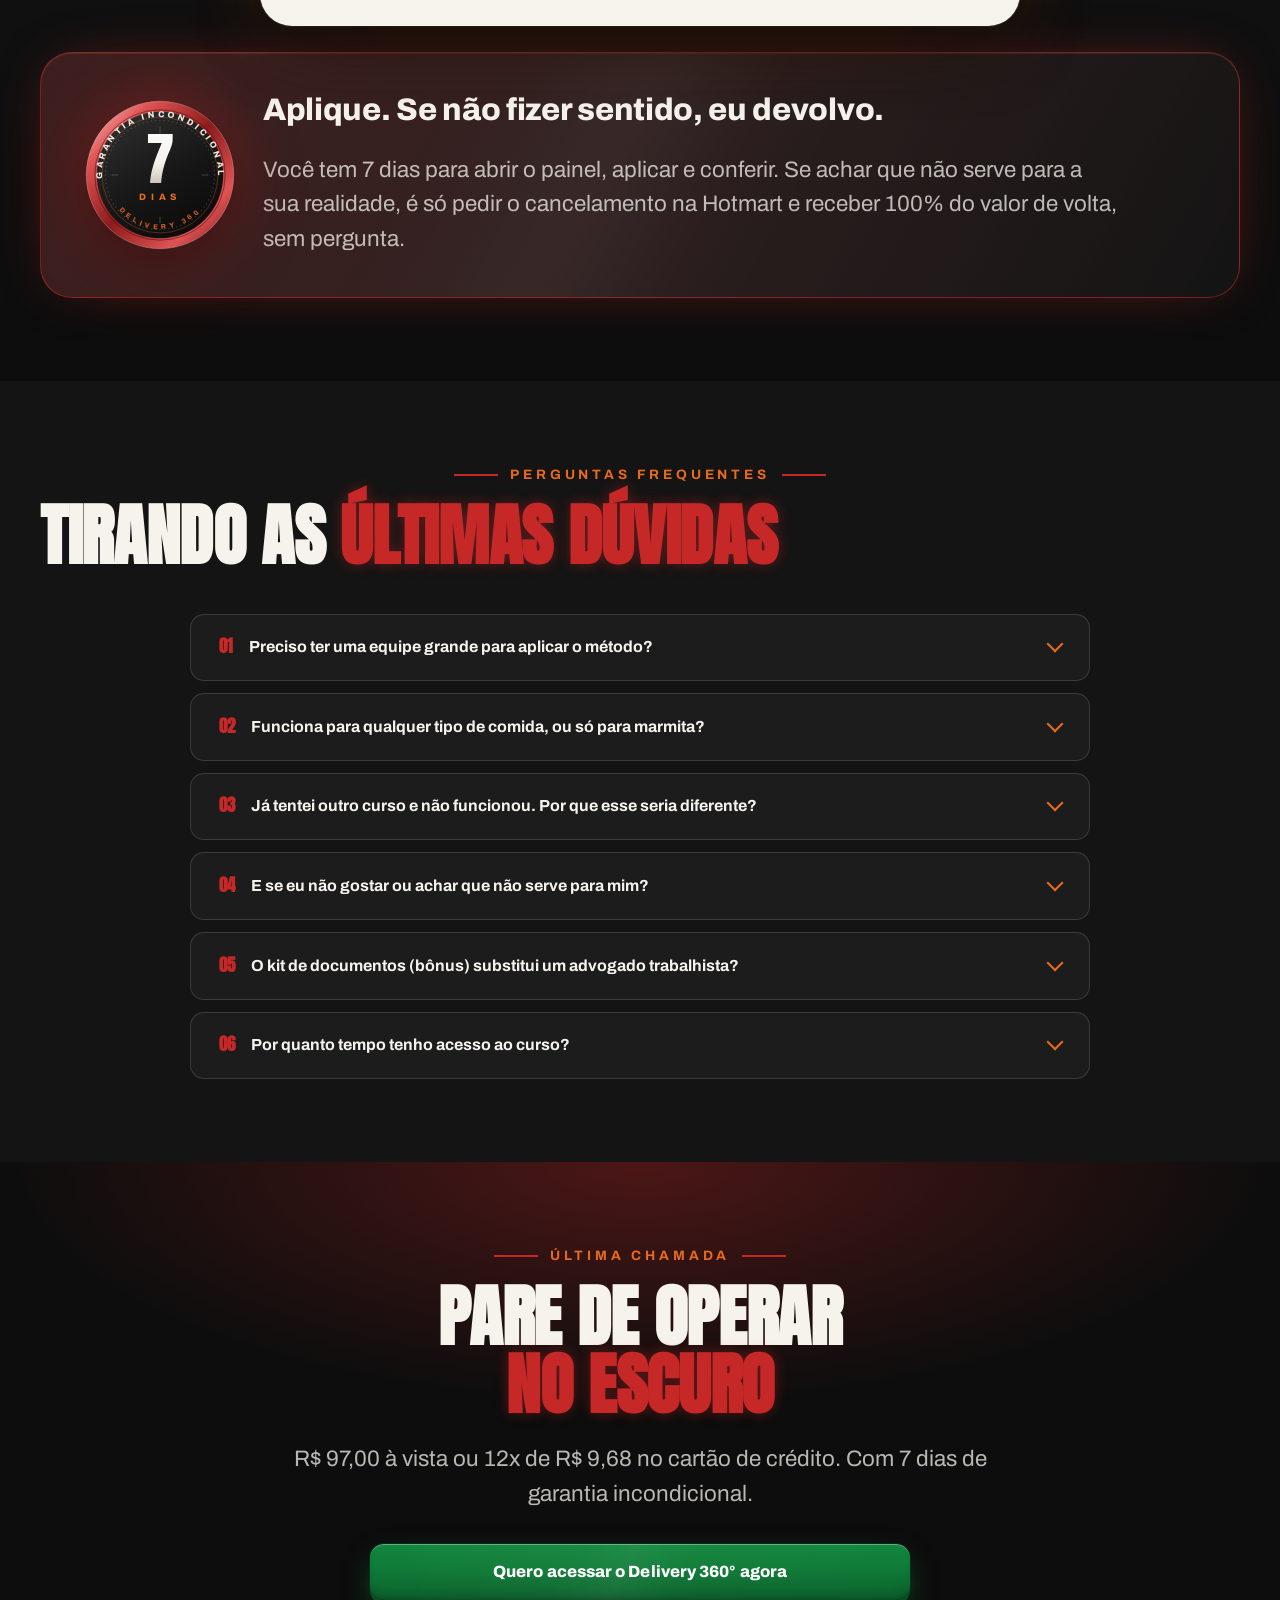
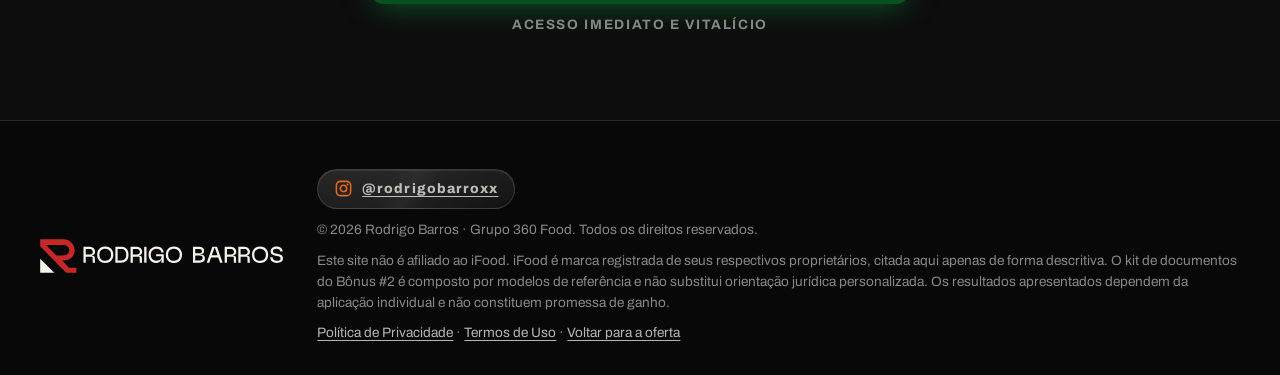
==== commit ff354453: "Pontos finais do diagnóstico em vermelho e CTAs sem seta O ponto de "abrir." e o de "vende." ficavam" ====
--- a/index.html
+++ b/index.html
@@ -309,8 +309,6 @@
   .btn:active{transform:translateY(4px);
     box-shadow:0 0 0 var(--cta-edge),0 4px 12px rgb(0 0 0/.4),
                inset 0 1px 0 rgb(255 255 255/.35)}
-  .btn__ico{flex:none;width:1.15em;height:1.15em;transition:transform .25s var(--ease-out)}
-  .btn:hover .btn__ico{transform:translateX(4px)}
   .btn--xl{width:min(100%,540px);text-align:center}
   .btn--sm{padding:.62rem 1.15rem;font-size:.88rem;border-radius:999px;gap:.5rem}
   /* microcopy fora do botão: mantém o botão enxuto sem perder a informação */
@@ -1189,7 +1187,7 @@
       <img src="/assets/img/logo-horizontal-cream.svg" alt="Rodrigo Barros"
            width="1263" height="169" fetchpriority="high" decoding="async">
     </a>
-    <a class="btn btn--sm header__cta" href="#oferta" data-cta="header"><span>Quero o Delivery 360°</span><svg class="btn__ico" viewBox="0 0 24 24" fill="none" stroke="currentColor" stroke-width="3" stroke-linecap="round" stroke-linejoin="round" aria-hidden="true"><path d="M5 12h13M13 6l6 6-6 6"/></svg></a>
+    <a class="btn btn--sm header__cta" href="#oferta" data-cta="header"><span>Quero o Delivery 360°</span></a>
   </div>
 </header>
 
@@ -1216,7 +1214,7 @@
 
       <div class="hero__cta" data-reveal data-reveal-delay="3">
         <a class="btn btn--xl" href="#oferta" data-cta="hero">
-          <span>Quero configurar minha loja e começar a lucrar com o Delivery 360°</span><svg class="btn__ico" viewBox="0 0 24 24" fill="none" stroke="currentColor" stroke-width="3" stroke-linecap="round" stroke-linejoin="round" aria-hidden="true"><path d="M5 12h13M13 6l6 6-6 6"/></svg>
+          <span>Quero configurar minha loja e começar a lucrar com o Delivery 360°</span>
         </a>
         <p class="cta-note"><b>R$ 97</b> à vista <span>·</span> ou 12x de R$ 9,68 no cartão</p>
       </div>
@@ -1271,7 +1269,7 @@
   <div class="wrap">
     <div class="sec-head sec-head--center" data-reveal>
       <p class="eyebrow eyebrow--center">Diagnóstico rápido</p>
-      <h2 class="h2" id="d2">Você tem medo de abrir.<br>Ou abriu e <span class="red">não vende</span>.</h2>
+      <h2 class="h2" id="d2">Você tem medo de abrir<span class="red">.</span><br>Ou abriu e <span class="red">não vende.</span></h2>
       <p class="lead">Nos dois casos a causa é a mesma, e ela não é o iFood: é uma loja montada no escuro. Responda com sinceridade, leva menos de um minuto:</p>
     </div>
 
@@ -1655,7 +1653,7 @@
       <p class="price__inst">(ou <b>12x de R$ 9,68</b> no cartão de crédito)</p>
 
       <a class="btn btn--xl" href="#checkout" data-cta="oferta">
-        <span>Quero parar de perder dinheiro e configurar minha loja agora</span><svg class="btn__ico" viewBox="0 0 24 24" fill="none" stroke="currentColor" stroke-width="3" stroke-linecap="round" stroke-linejoin="round" aria-hidden="true"><path d="M5 12h13M13 6l6 6-6 6"/></svg>
+        <span>Quero parar de perder dinheiro e configurar minha loja agora</span>
       </a>
 
       <p class="price__safe">
@@ -1764,7 +1762,7 @@
     <h2 class="h2" id="dfinal">Pare de operar<br><span class="red">no escuro</span></h2>
     <p class="lead mt-3">R$ 97,00 à vista ou 12x de R$ 9,68 no cartão de crédito. Com 7 dias de garantia incondicional.</p>
     <a class="btn btn--xl mt-4" href="#checkout" data-cta="final">
-      <span>Quero acessar o Delivery 360° agora</span><svg class="btn__ico" viewBox="0 0 24 24" fill="none" stroke="currentColor" stroke-width="3" stroke-linecap="round" stroke-linejoin="round" aria-hidden="true"><path d="M5 12h13M13 6l6 6-6 6"/></svg>
+      <span>Quero acessar o Delivery 360° agora</span>
     </a>
     <p class="cta-note cta-note--center">Acesso imediato e vitalício</p>
   </div>
@@ -1798,7 +1796,7 @@
 <!-- CTA fixa no mobile -->
 <div class="dock" data-dock aria-hidden="true">
   <div class="dock__price"><b>R$ 97</b><span>ou 12x 9,68</span></div>
-  <a class="btn btn--sm" href="#checkout" data-cta="dock" tabindex="-1"><span>Quero começar a lucrar</span><svg class="btn__ico" viewBox="0 0 24 24" fill="none" stroke="currentColor" stroke-width="3" stroke-linecap="round" stroke-linejoin="round" aria-hidden="true"><path d="M5 12h13M13 6l6 6-6 6"/></svg></a>
+  <a class="btn btn--sm" href="#checkout" data-cta="dock" tabindex="-1"><span>Quero começar a lucrar</span></a>
 </div>
 
 <!-- ====================== DADOS ESTRUTURADOS ====================== -->
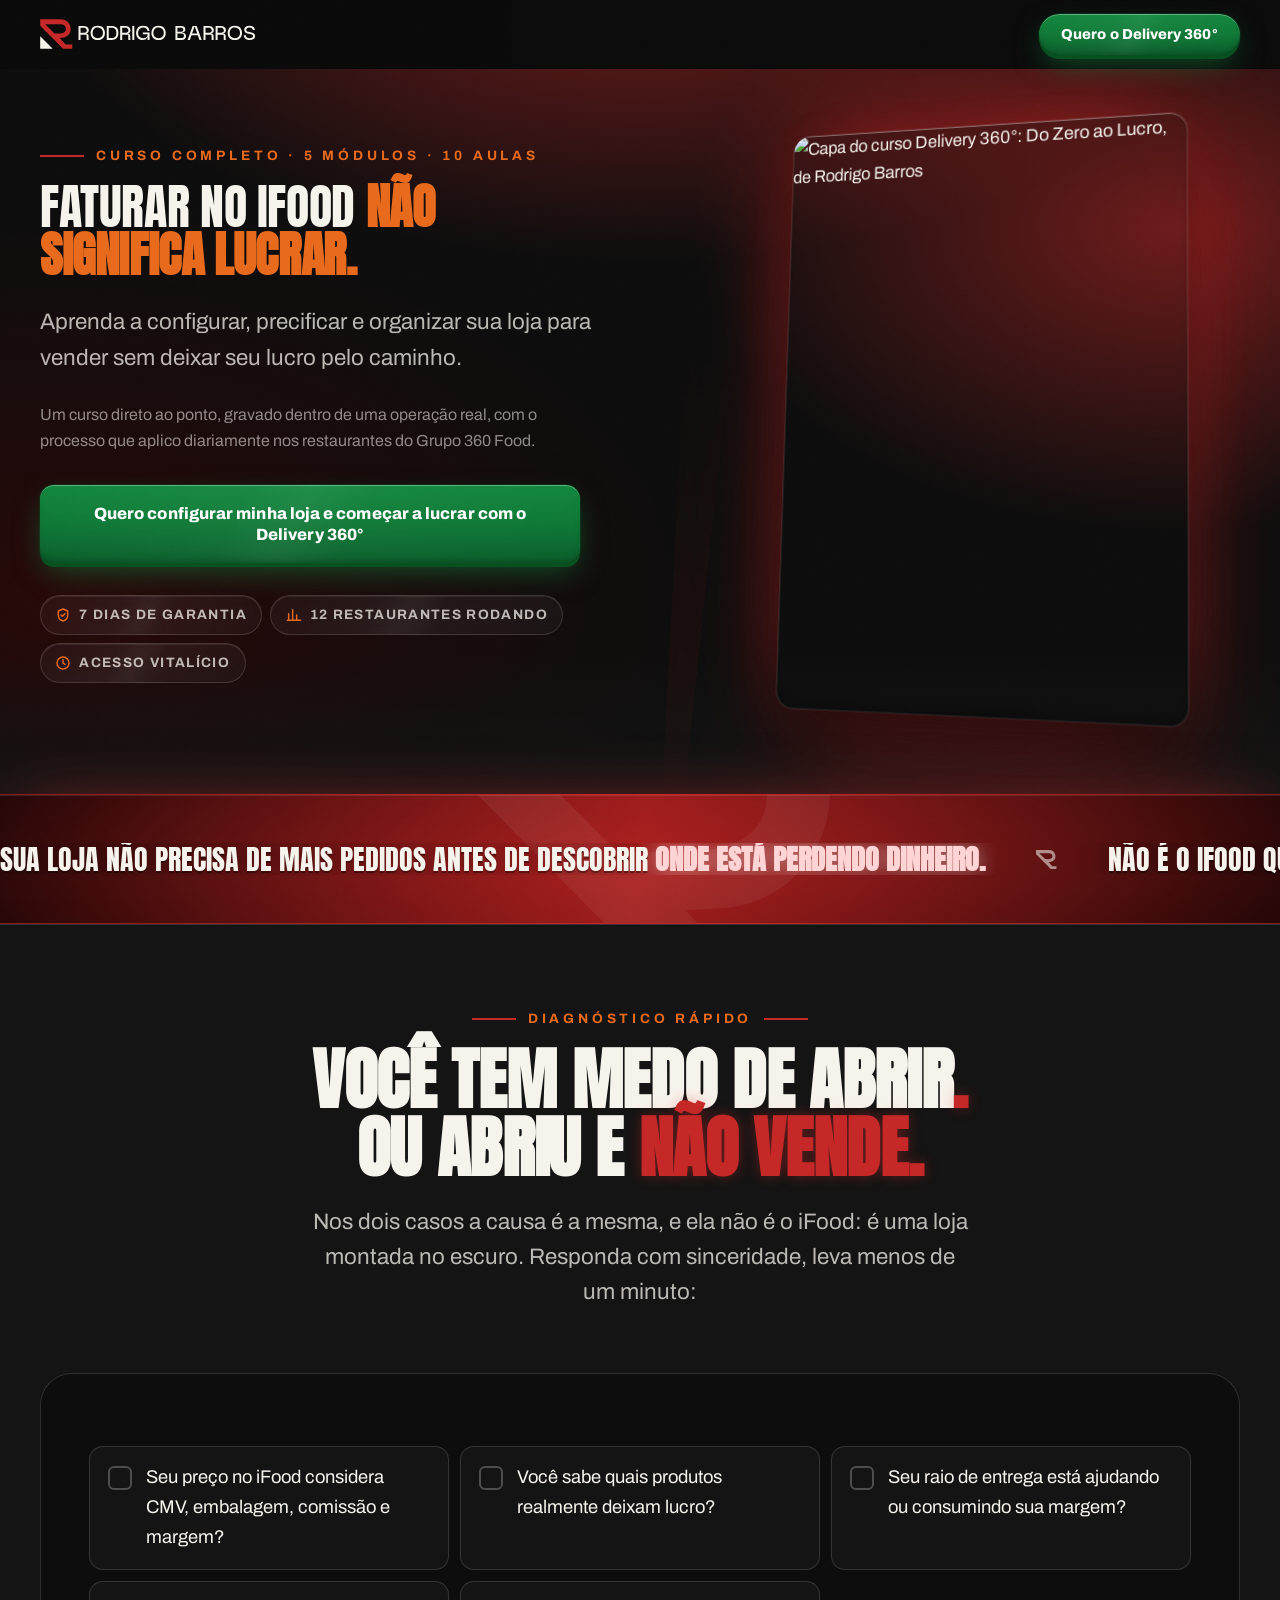
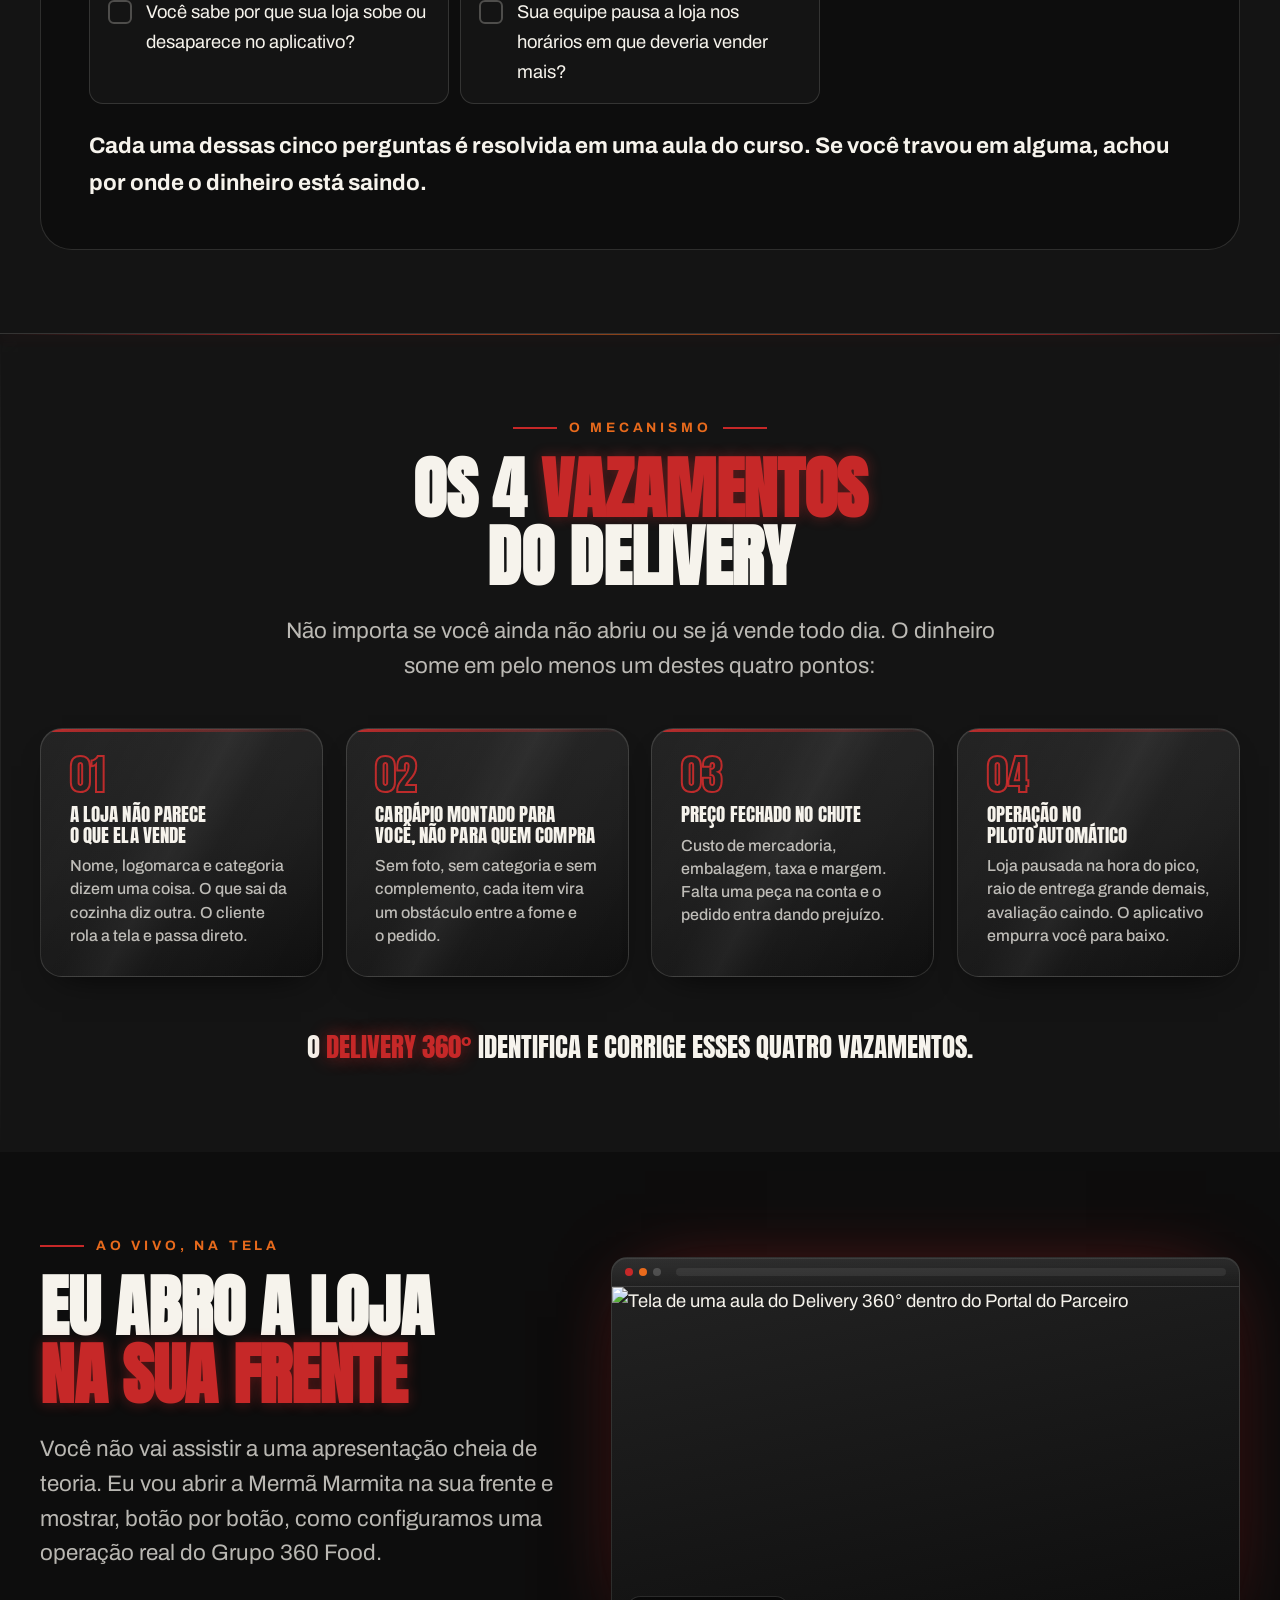
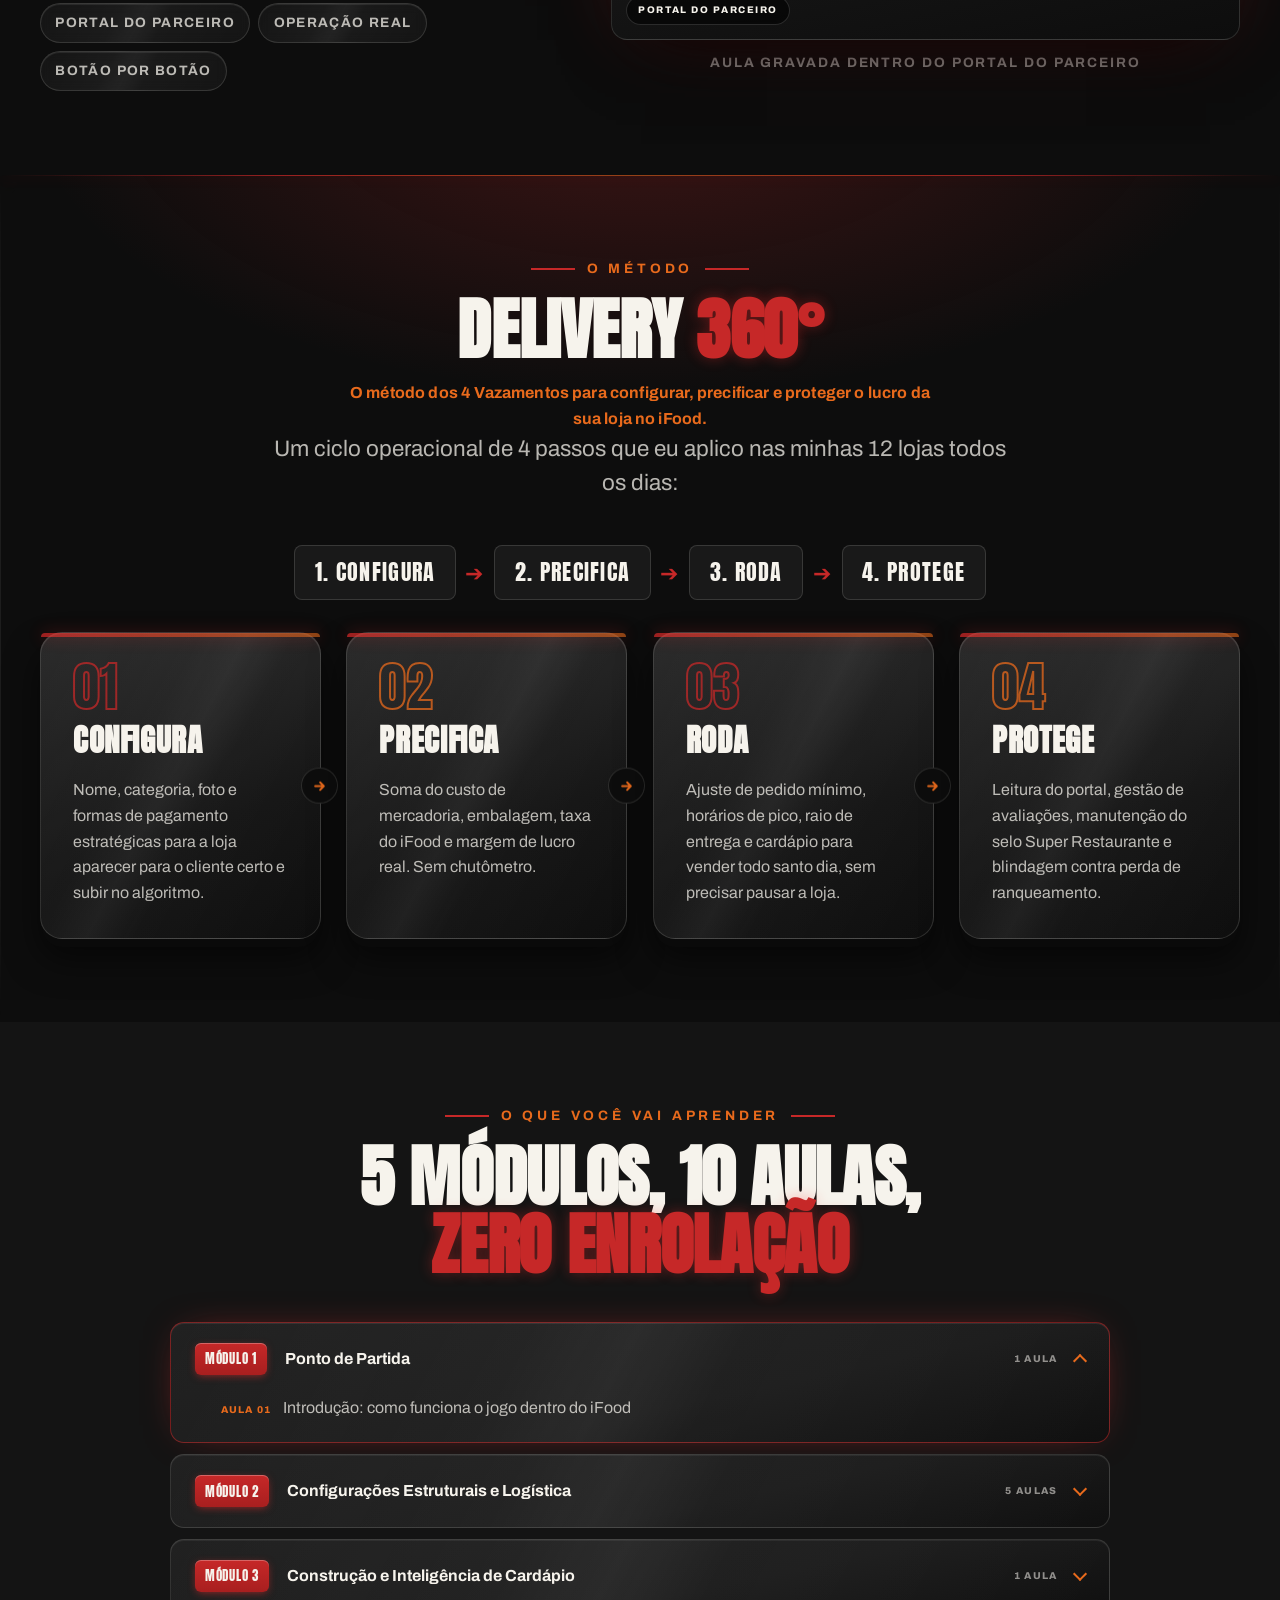
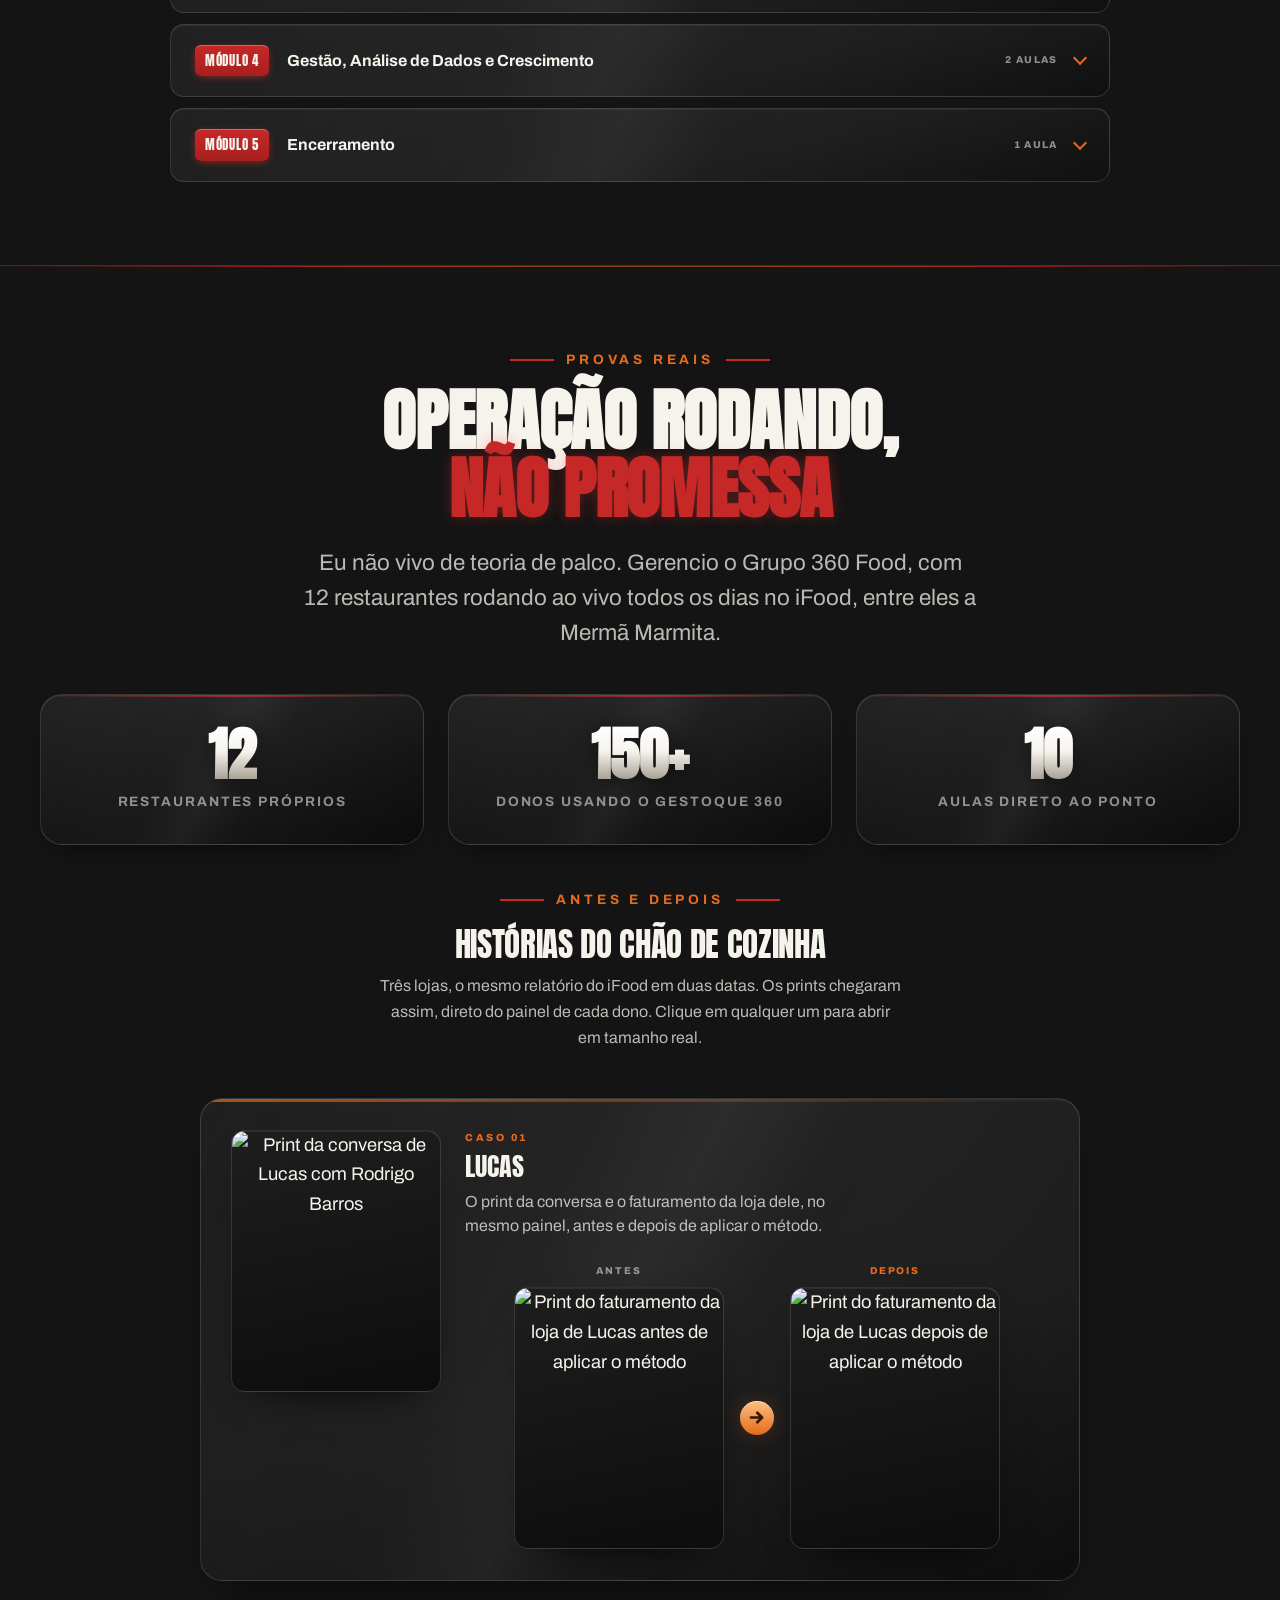
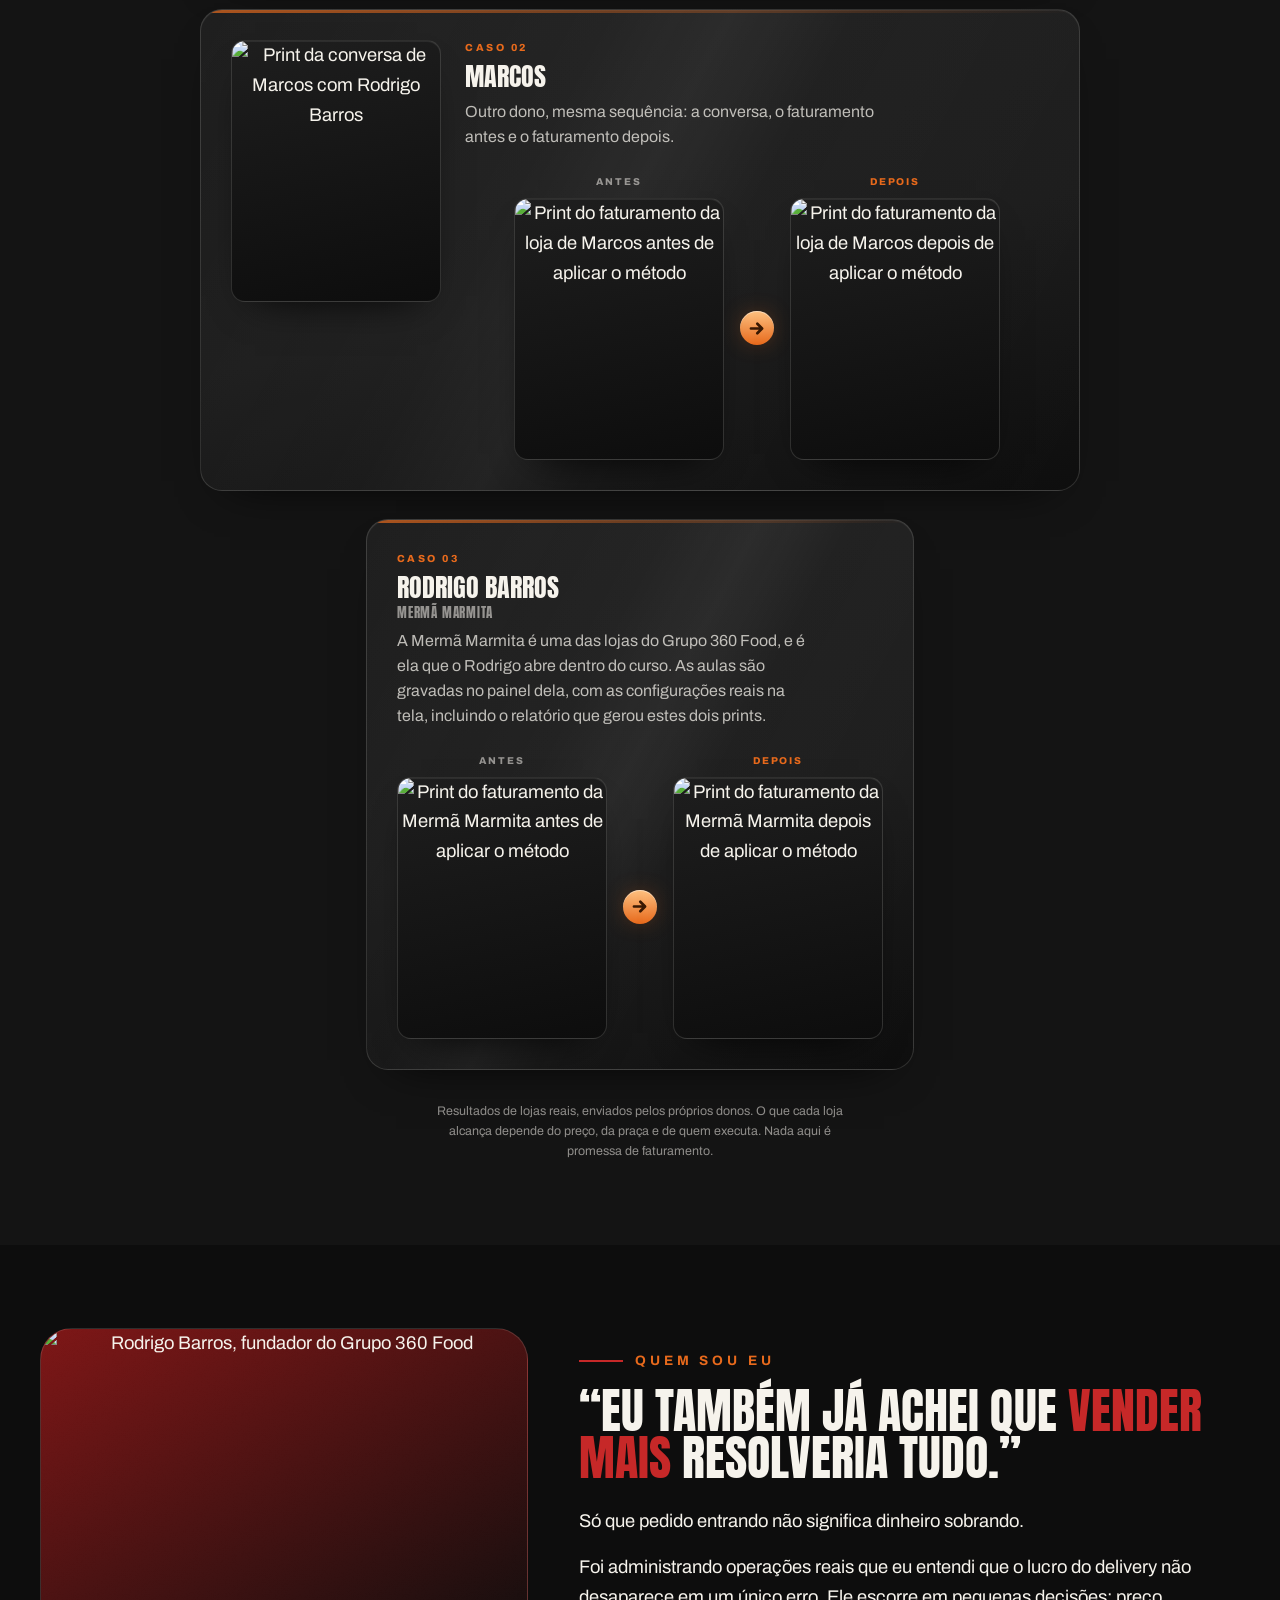
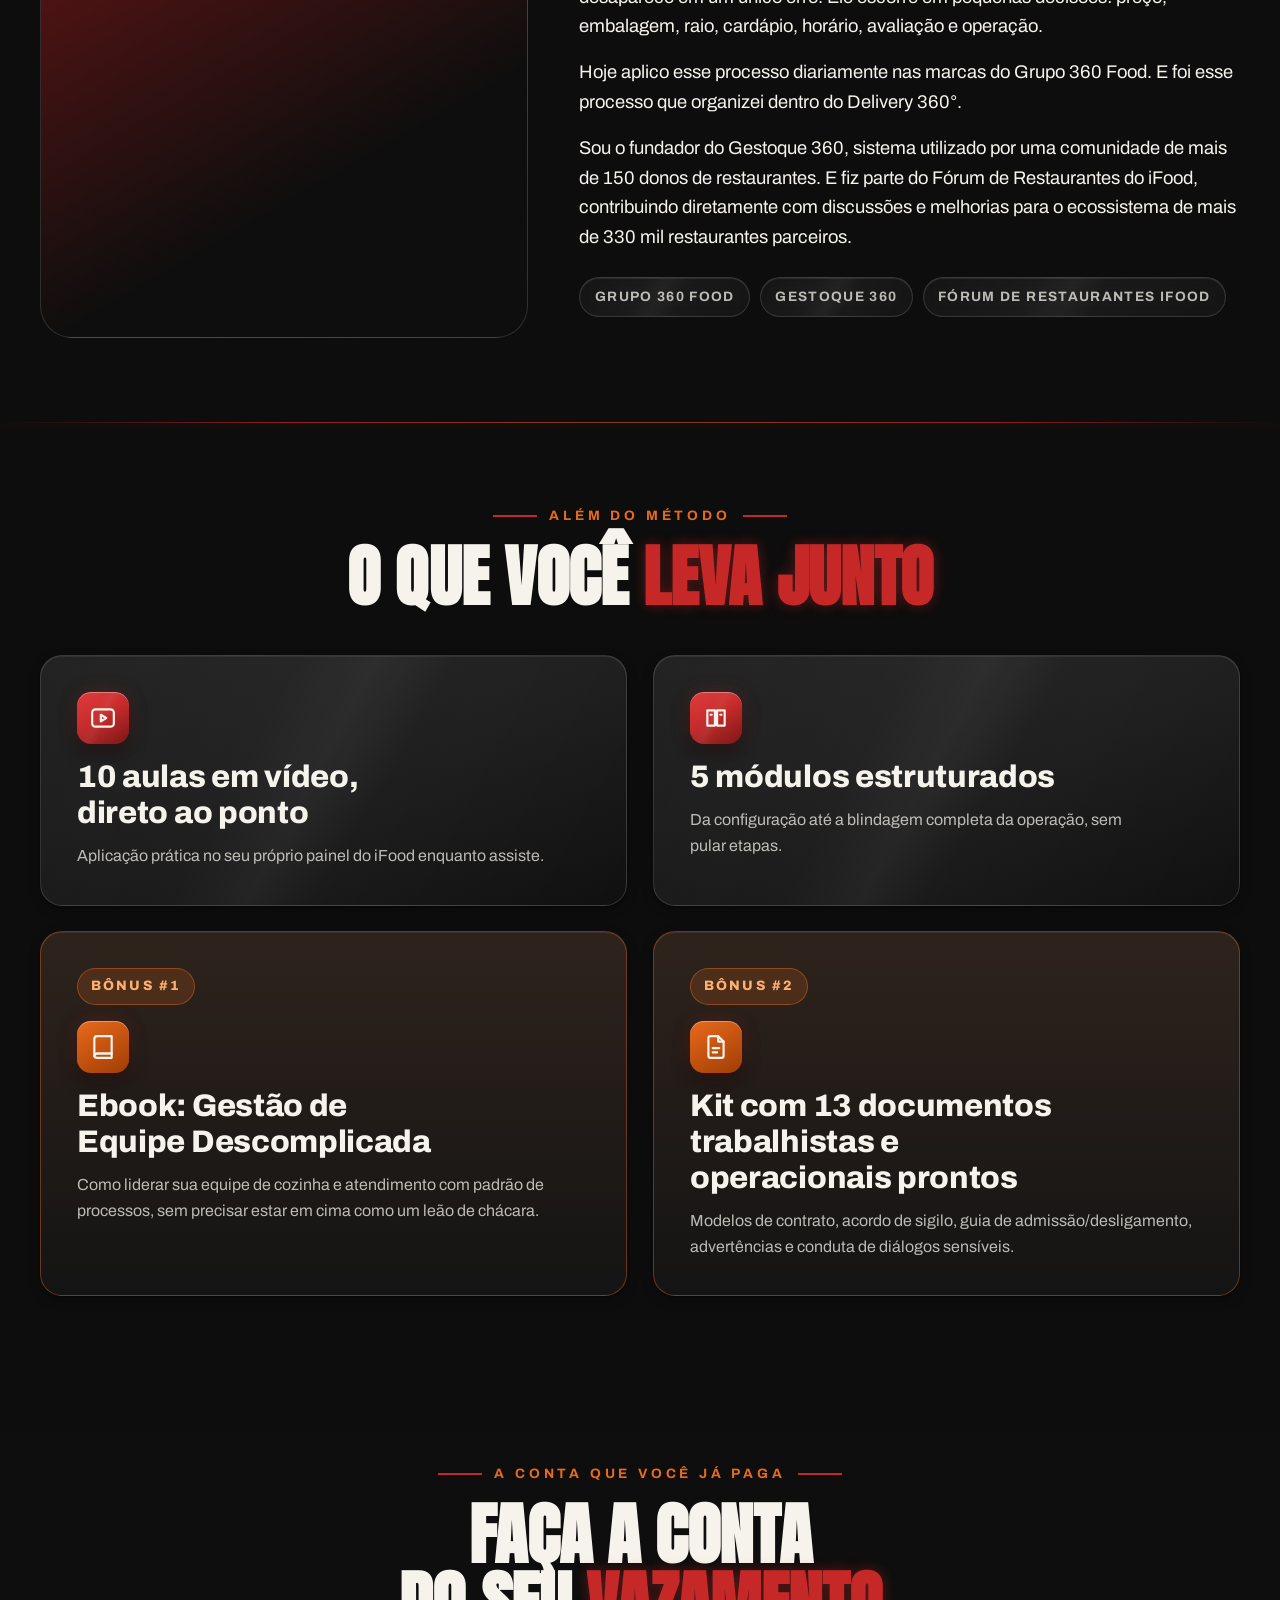
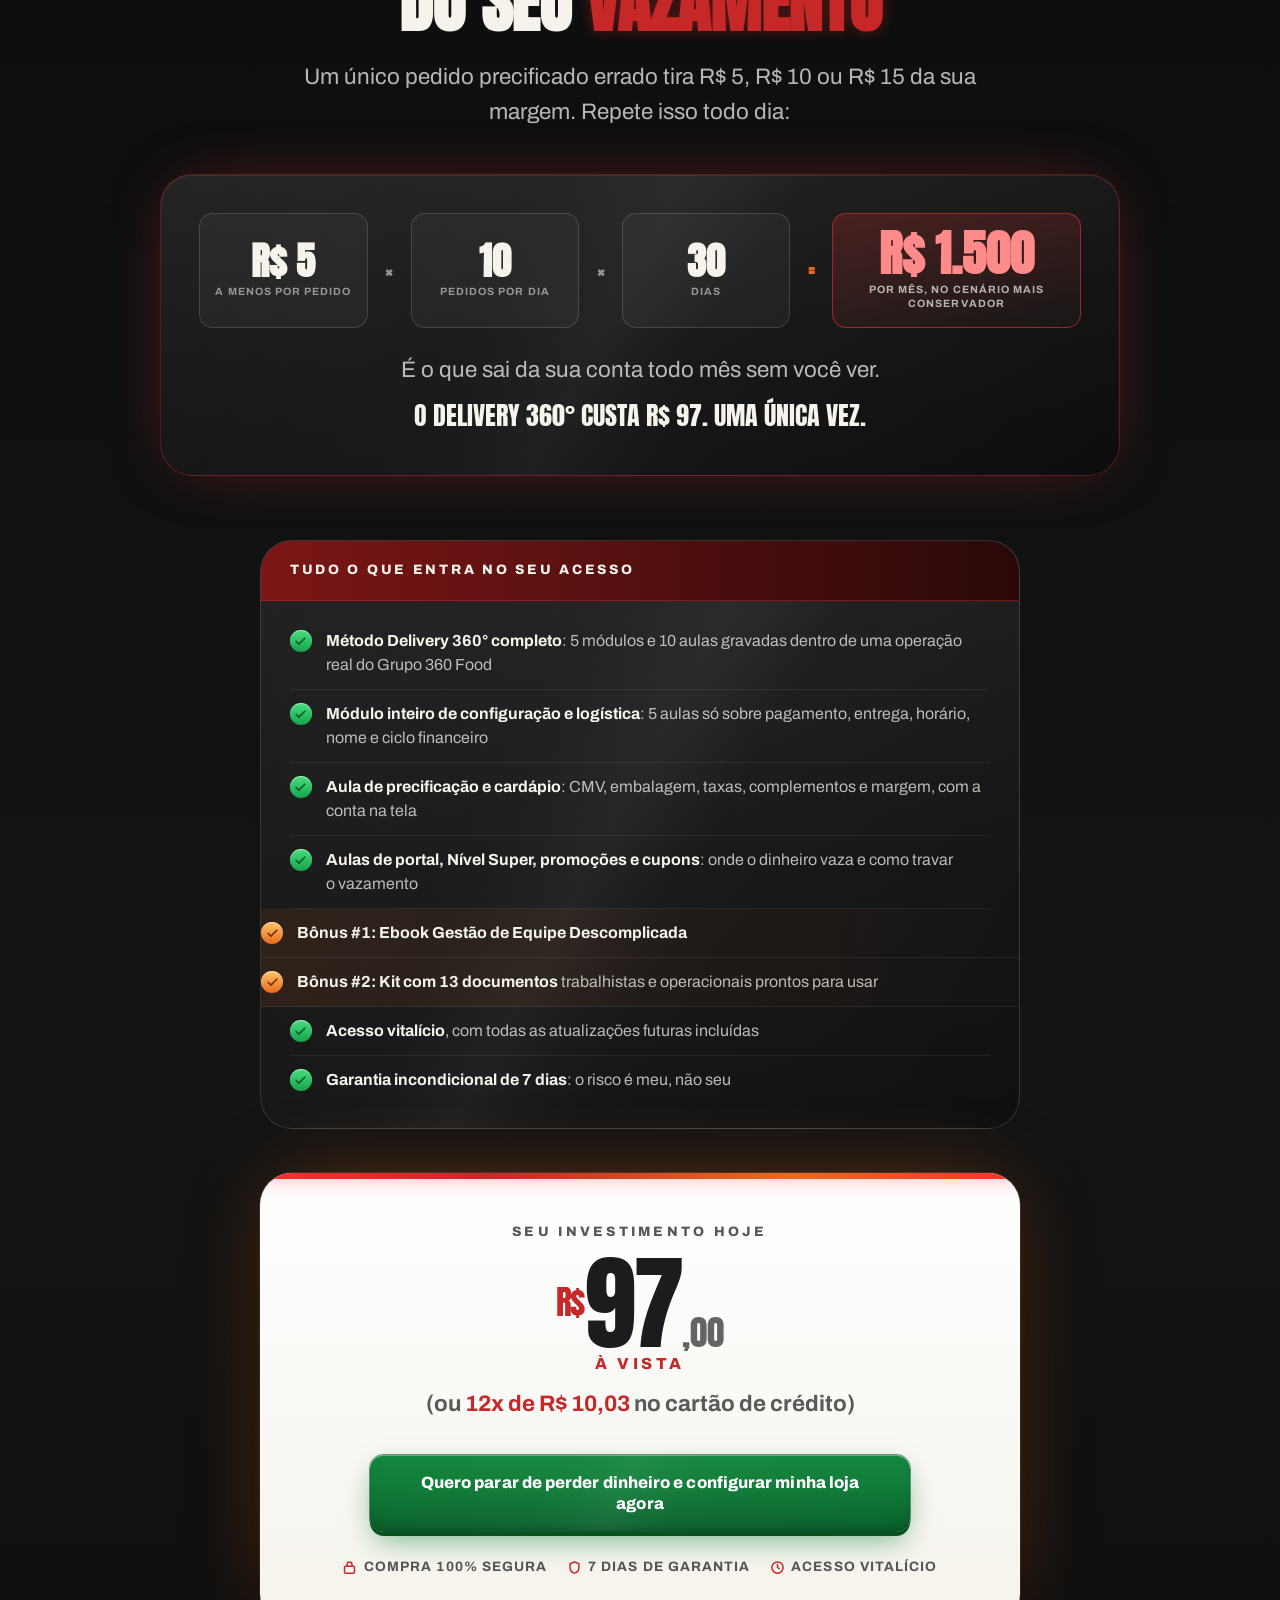
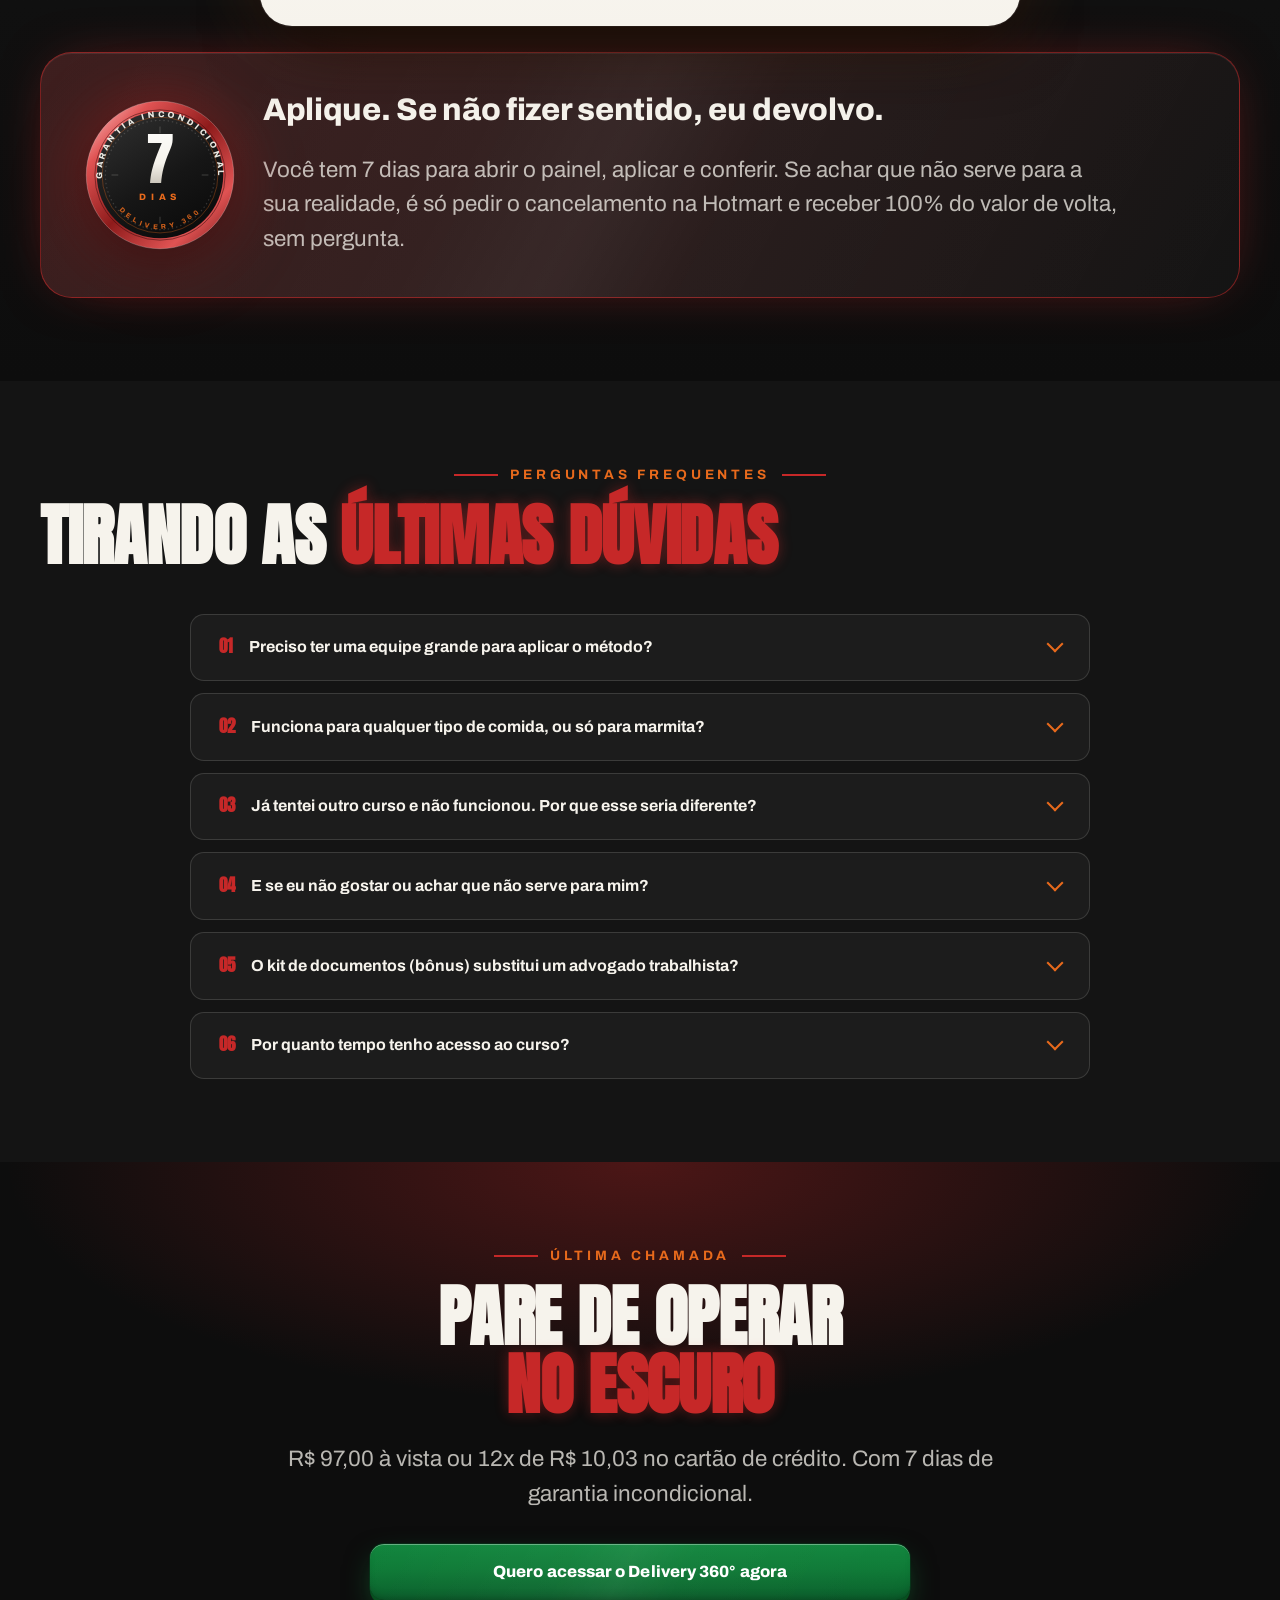
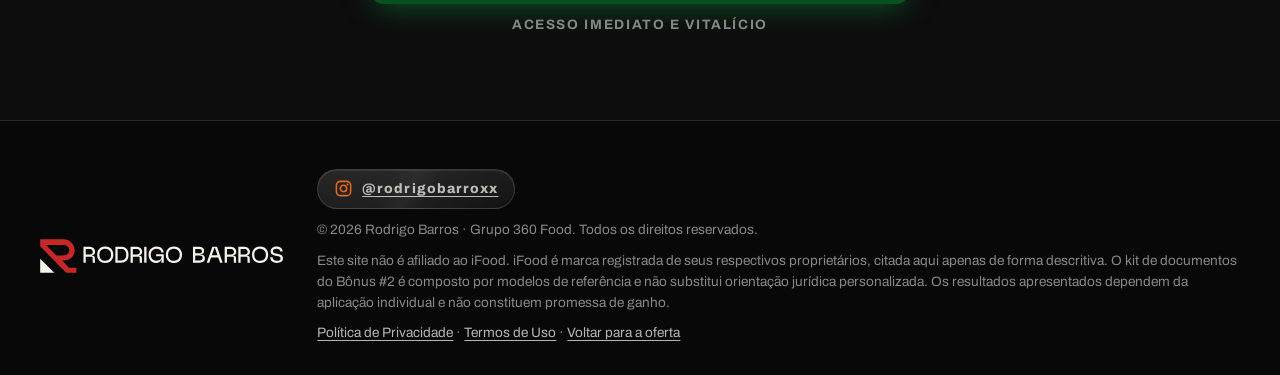
==== commit 51d450b6: "Liga os CTAs no checkout da Hotmart, corrige a parcela e limpa o hero Os cinco CTAs (topo, hero, ofe" ====
--- a/index.html
+++ b/index.html
@@ -1187,7 +1187,7 @@
       <img src="/assets/img/logo-horizontal-cream.svg" alt="Rodrigo Barros"
            width="1263" height="169" fetchpriority="high" decoding="async">
     </a>
-    <a class="btn btn--sm header__cta" href="#oferta" data-cta="header"><span>Quero o Delivery 360°</span></a>
+    <a class="btn btn--sm header__cta" href="https://pay.hotmart.com/S106632080Q?checkoutMode=10&amp;bid=1787103675533" data-cta="header"><span>Quero o Delivery 360°</span></a>
   </div>
 </header>
 
@@ -1213,10 +1213,9 @@
       <p class="hero__note" data-reveal data-reveal-delay="2">Um curso direto ao ponto, gravado dentro de uma operação real, com o processo que aplico diariamente nos restaurantes do Grupo 360 Food.</p>
 
       <div class="hero__cta" data-reveal data-reveal-delay="3">
-        <a class="btn btn--xl" href="#oferta" data-cta="hero">
+        <a class="btn btn--xl" href="https://pay.hotmart.com/S106632080Q?checkoutMode=10&amp;bid=1787103675533" data-cta="hero">
           <span>Quero configurar minha loja e começar a lucrar com o Delivery 360°</span>
         </a>
-        <p class="cta-note"><b>R$ 97</b> à vista <span>·</span> ou 12x de R$ 9,68 no cartão</p>
       </div>
 
       <ul class="hero__pills" data-reveal data-reveal-delay="4">
@@ -1650,9 +1649,9 @@
       <p class="price__label">Seu investimento hoje</p>
       <p class="price__big"><sup>R$</sup>97<span class="price__cents">,00</span></p>
       <p class="price__cash">à vista</p>
-      <p class="price__inst">(ou <b>12x de R$ 9,68</b> no cartão de crédito)</p>
-
-      <a class="btn btn--xl" href="#checkout" data-cta="oferta">
+      <p class="price__inst">(ou <b>12x de R$ 10,03</b> no cartão de crédito)</p>
+
+      <a class="btn btn--xl" href="https://pay.hotmart.com/S106632080Q?checkoutMode=10&amp;bid=1787103675533" data-cta="oferta">
         <span>Quero parar de perder dinheiro e configurar minha loja agora</span>
       </a>
 
@@ -1760,8 +1759,8 @@
   <div class="wrap wrap-narrow" data-reveal>
     <p class="eyebrow eyebrow--center">Última chamada</p>
     <h2 class="h2" id="dfinal">Pare de operar<br><span class="red">no escuro</span></h2>
-    <p class="lead mt-3">R$ 97,00 à vista ou 12x de R$ 9,68 no cartão de crédito. Com 7 dias de garantia incondicional.</p>
-    <a class="btn btn--xl mt-4" href="#checkout" data-cta="final">
+    <p class="lead mt-3">R$ 97,00 à vista ou 12x de R$ 10,03 no cartão de crédito. Com 7 dias de garantia incondicional.</p>
+    <a class="btn btn--xl mt-4" href="https://pay.hotmart.com/S106632080Q?checkoutMode=10&amp;bid=1787103675533" data-cta="final">
       <span>Quero acessar o Delivery 360° agora</span>
     </a>
     <p class="cta-note cta-note--center">Acesso imediato e vitalício</p>
@@ -1795,8 +1794,8 @@
 
 <!-- CTA fixa no mobile -->
 <div class="dock" data-dock aria-hidden="true">
-  <div class="dock__price"><b>R$ 97</b><span>ou 12x 9,68</span></div>
-  <a class="btn btn--sm" href="#checkout" data-cta="dock" tabindex="-1"><span>Quero começar a lucrar</span></a>
+  <div class="dock__price"><b>R$ 97</b><span>ou 12x 10,03</span></div>
+  <a class="btn btn--sm" href="https://pay.hotmart.com/S106632080Q?checkoutMode=10&amp;bid=1787103675533" data-cta="dock" tabindex="-1"><span>Quero começar a lucrar</span></a>
 </div>
 
 <!-- ====================== DADOS ESTRUTURADOS ====================== -->
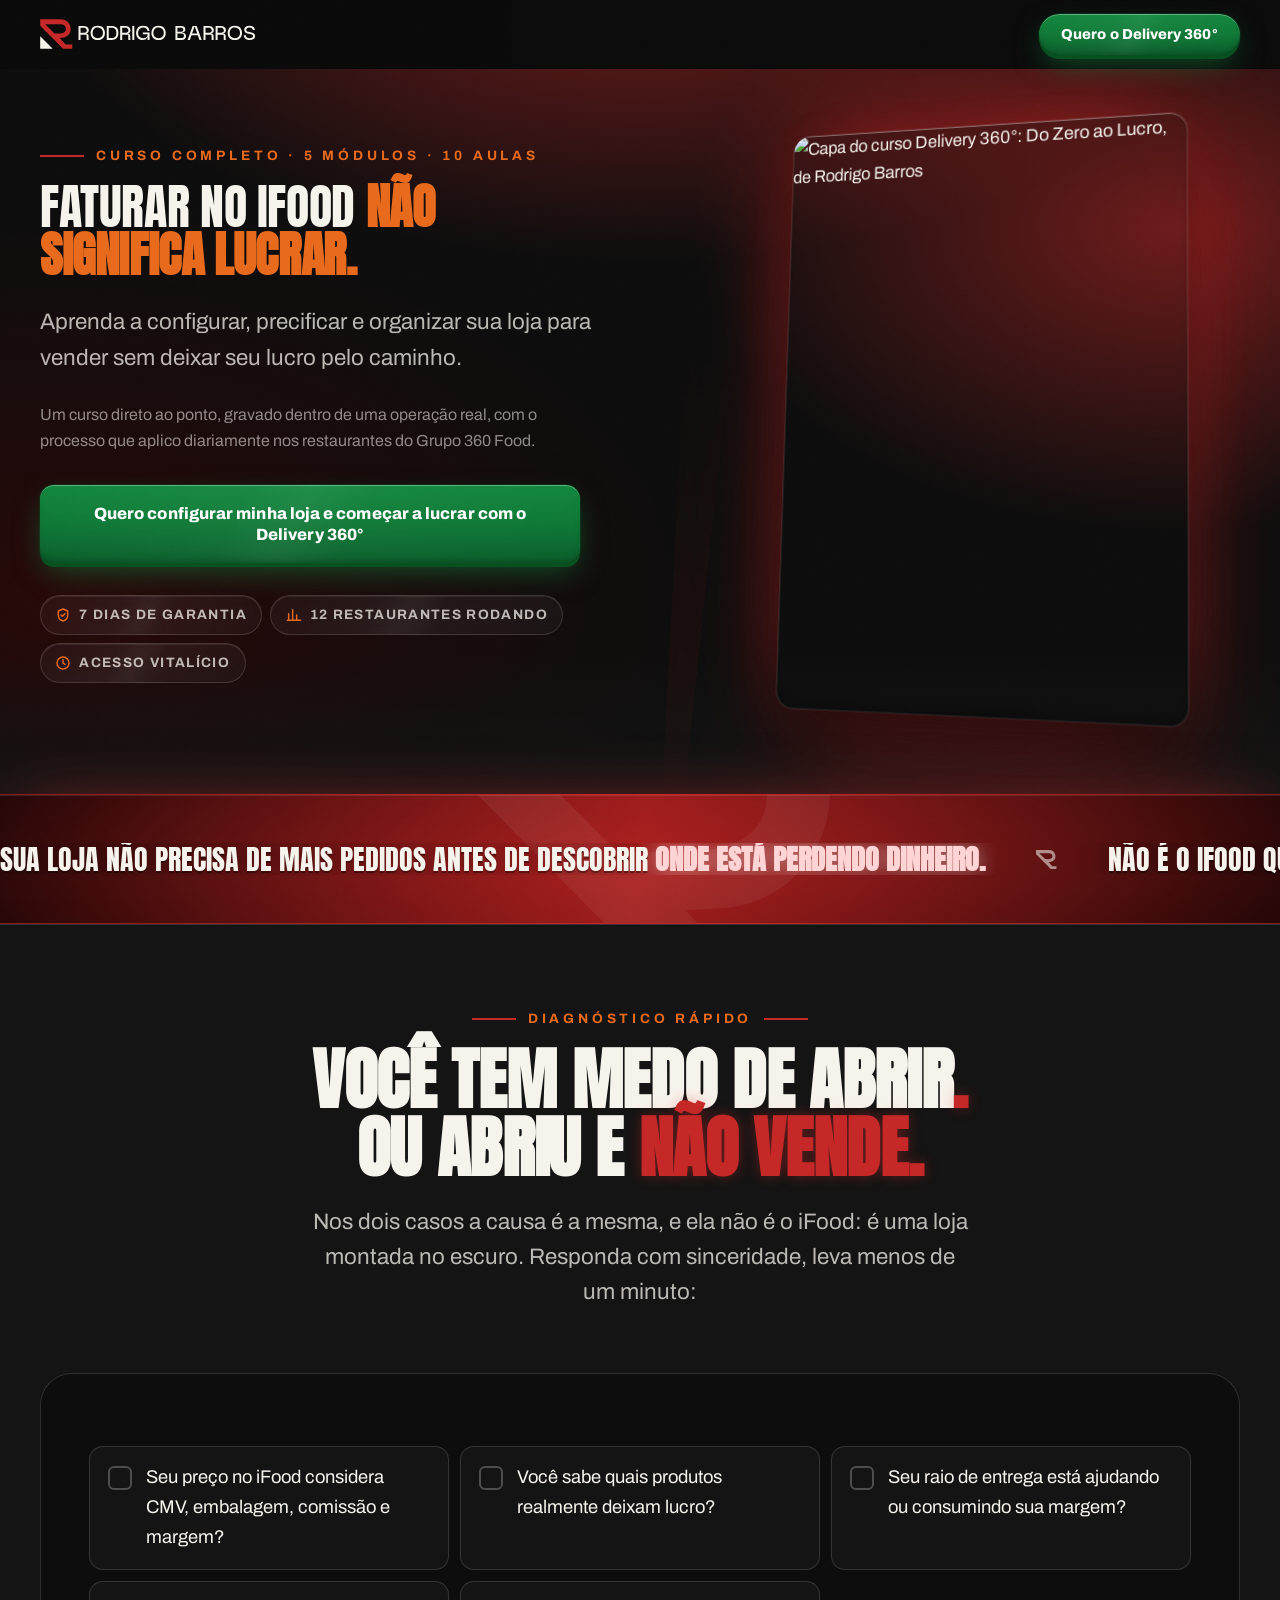
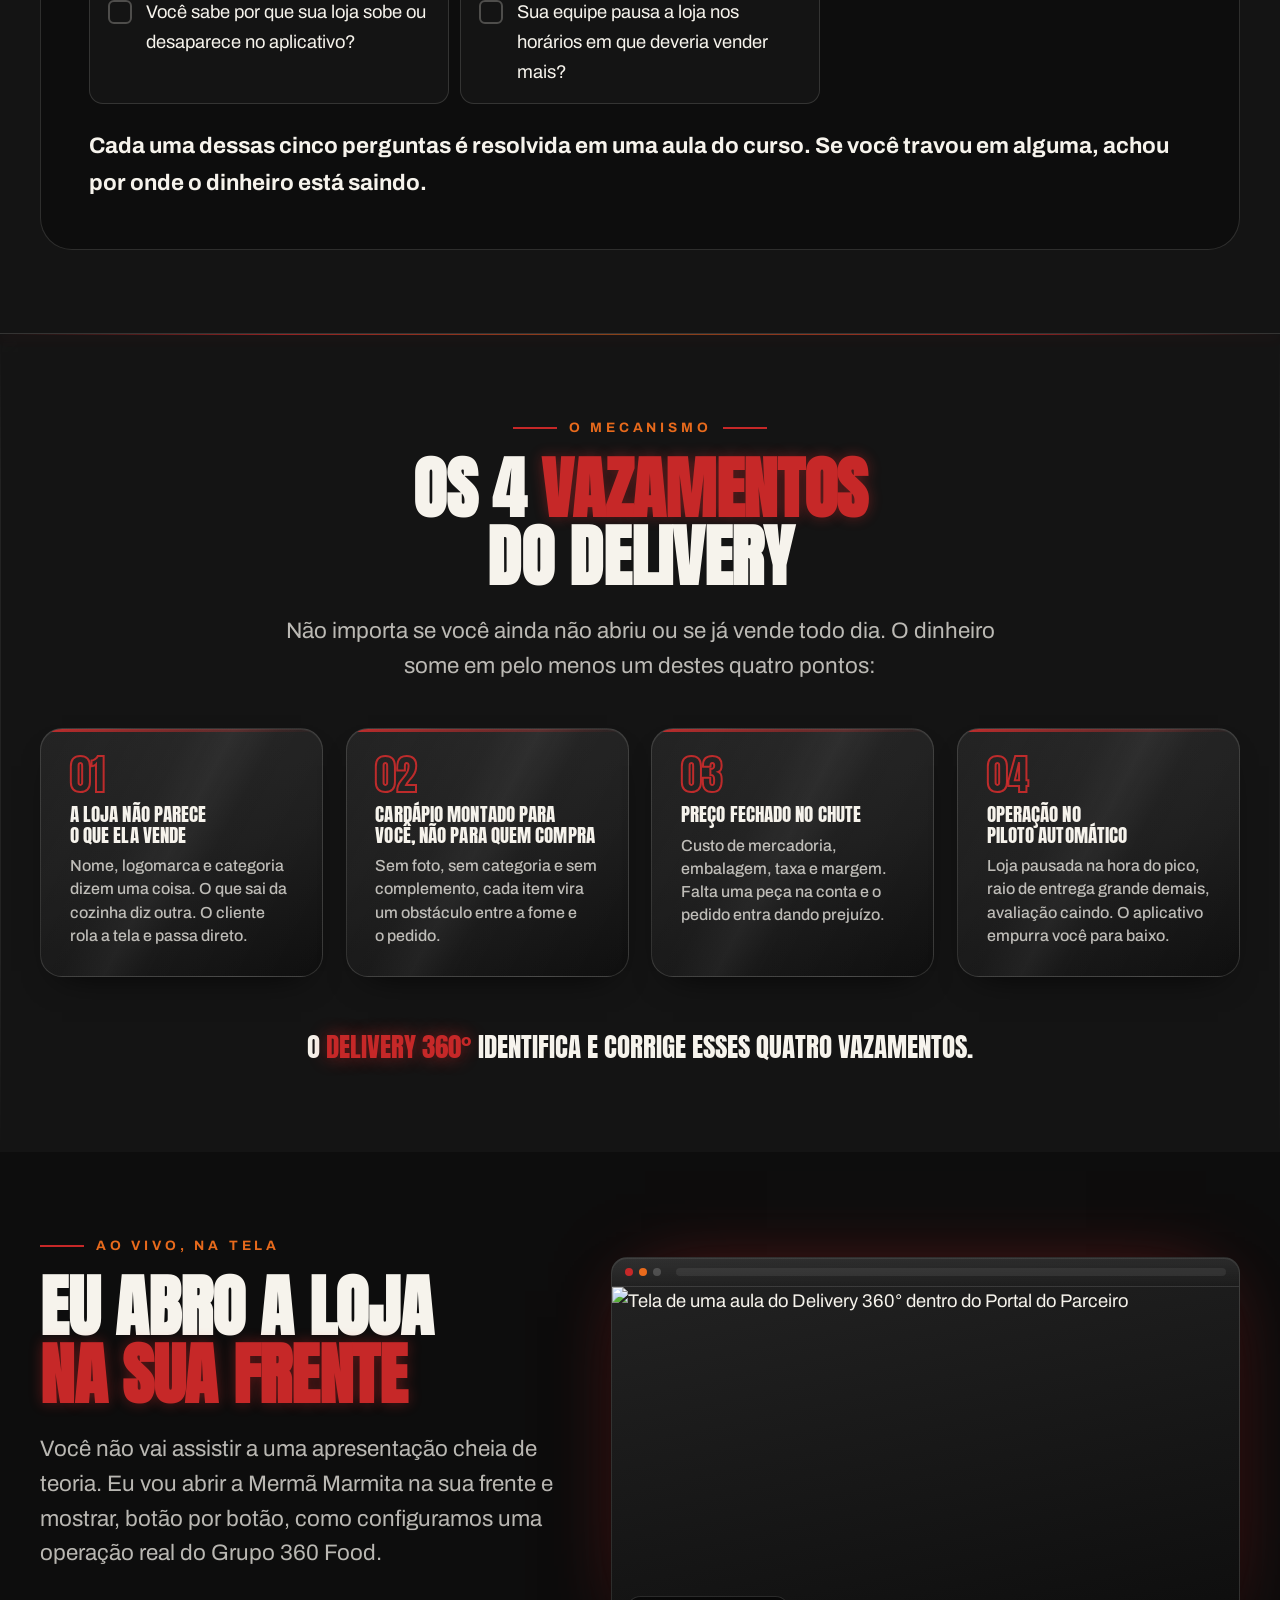
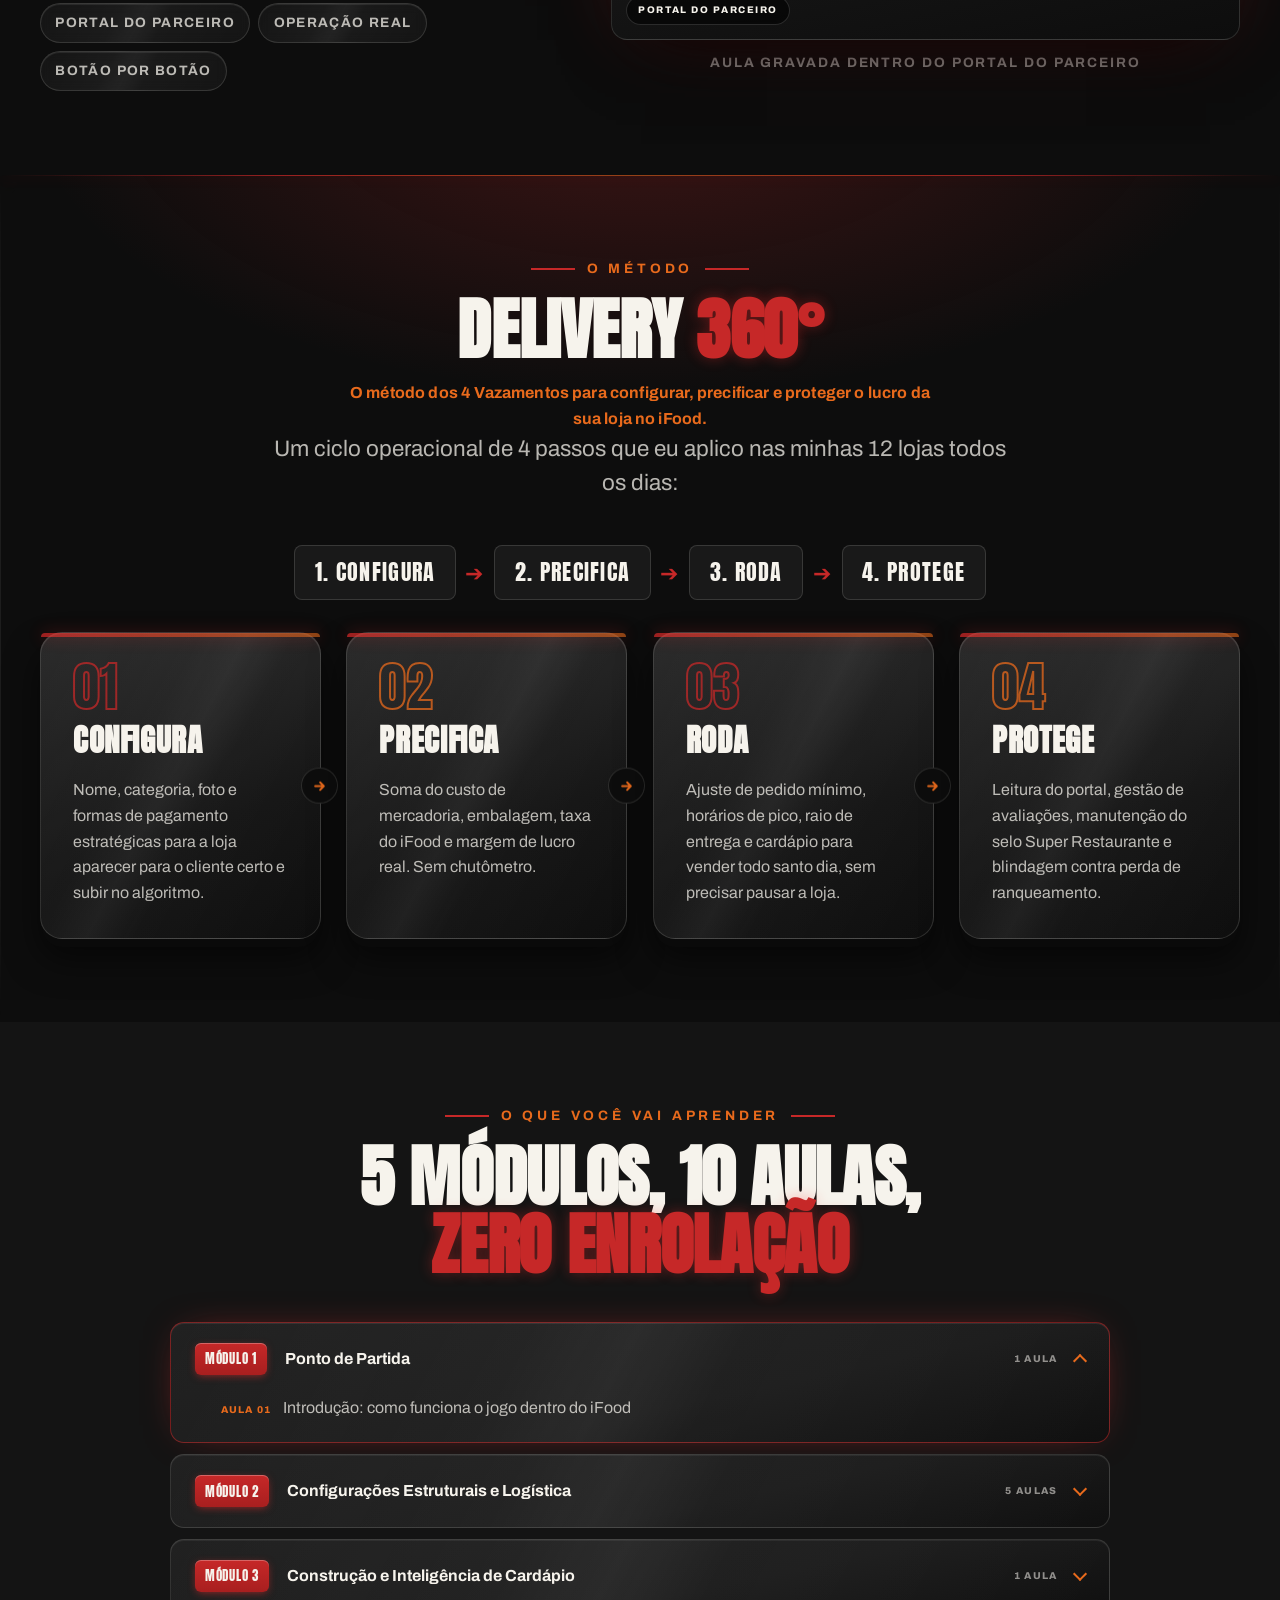
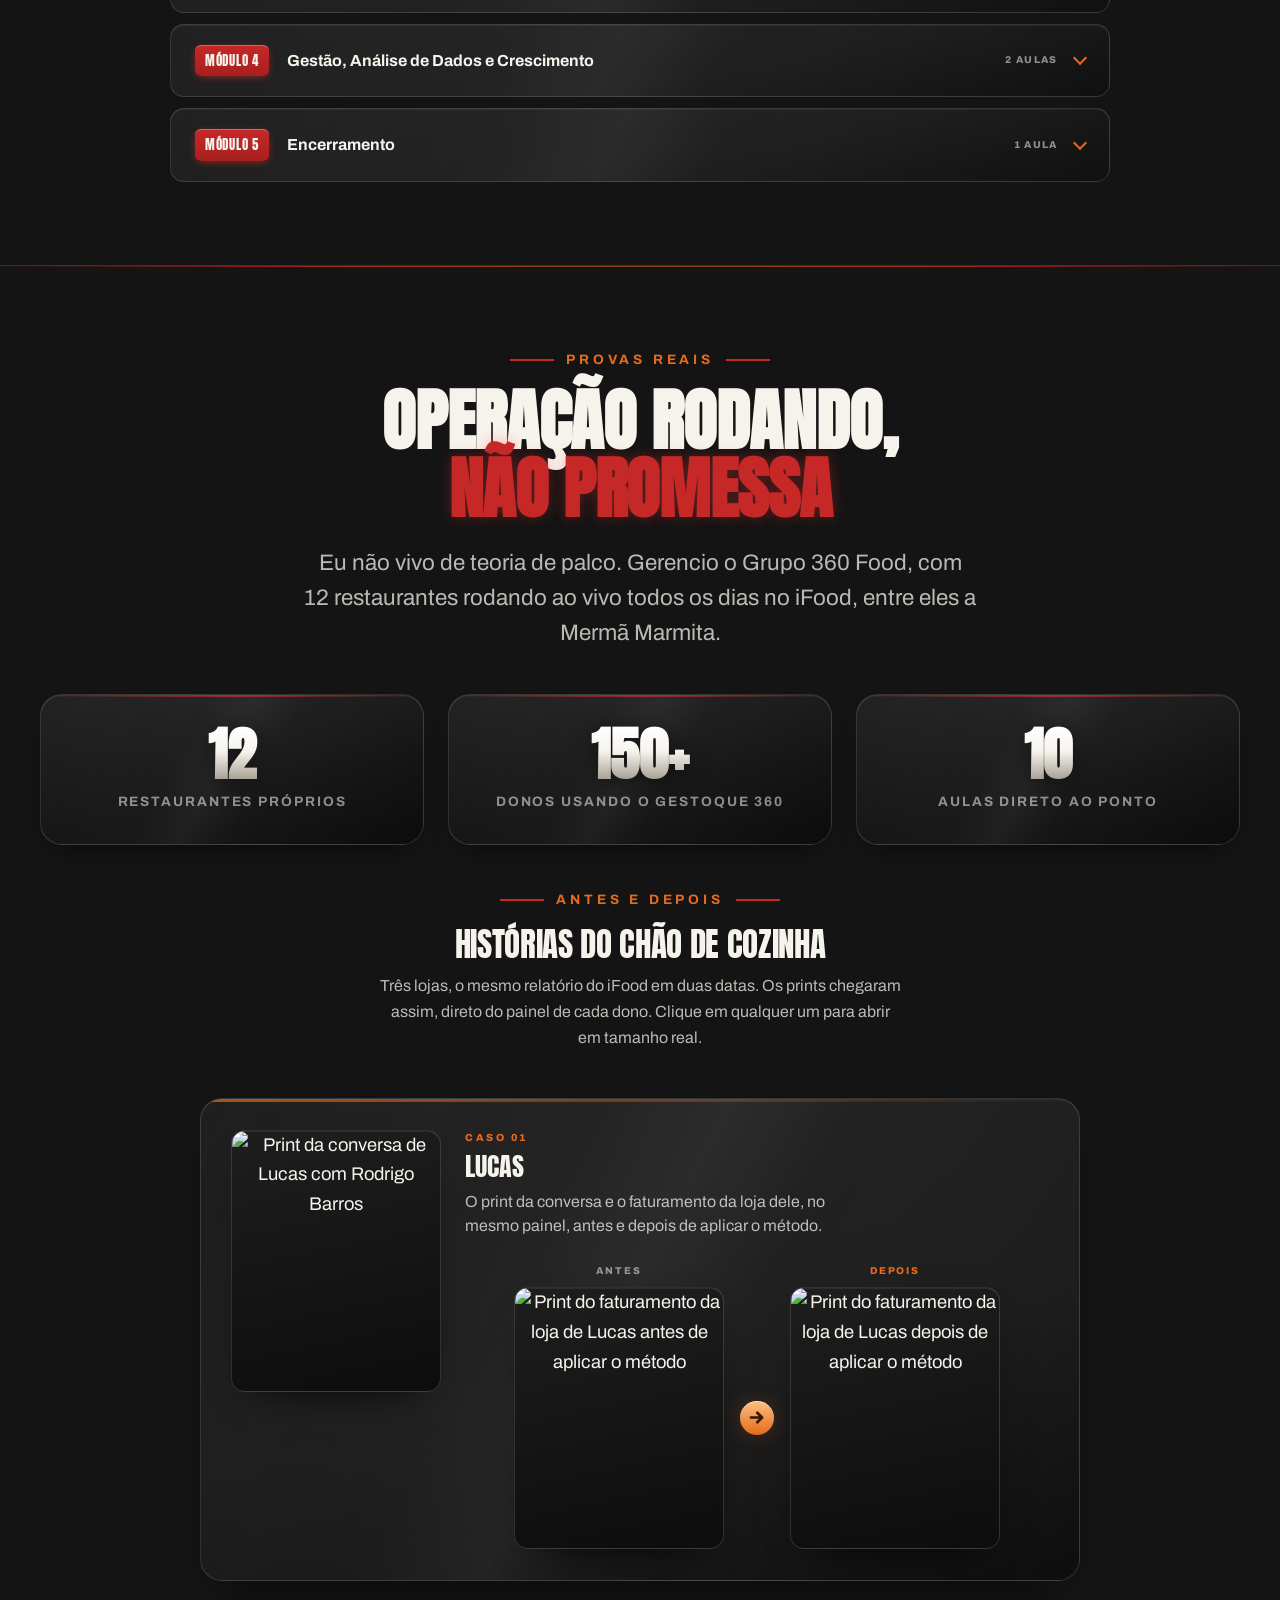
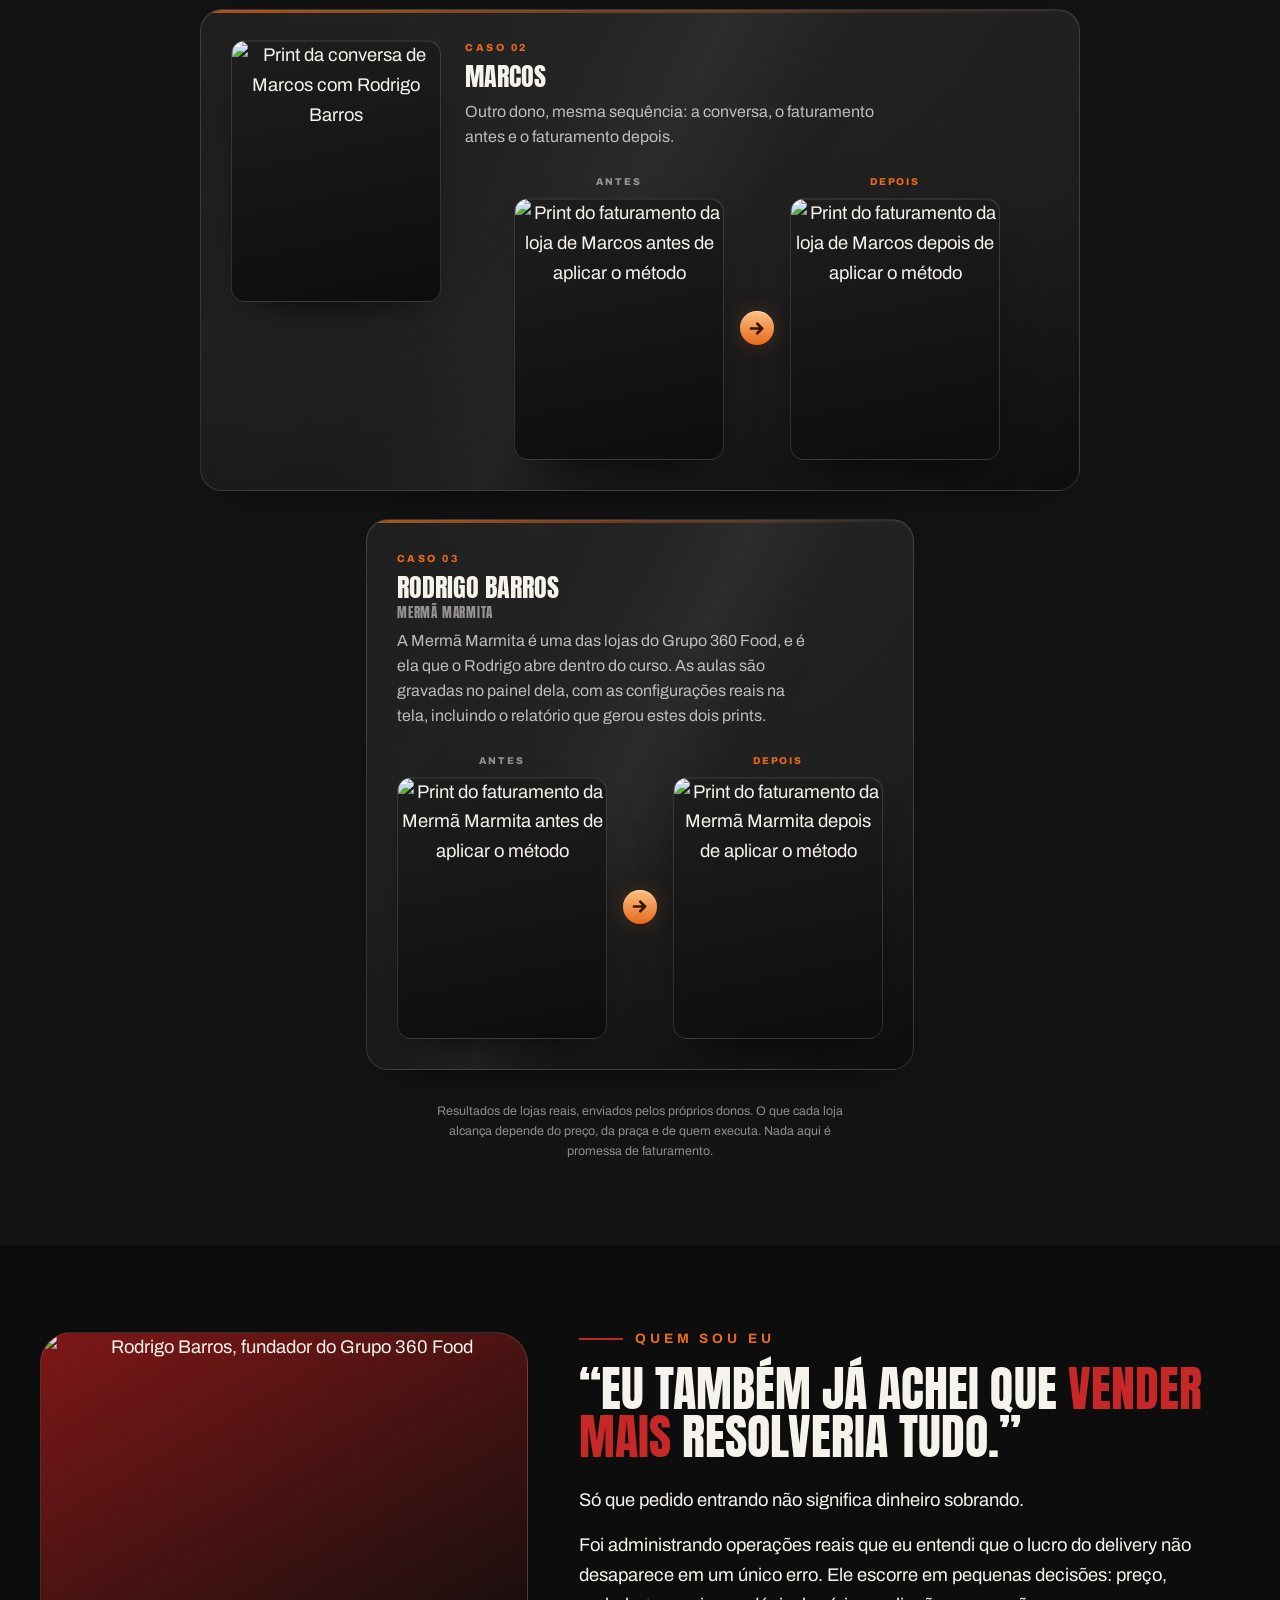
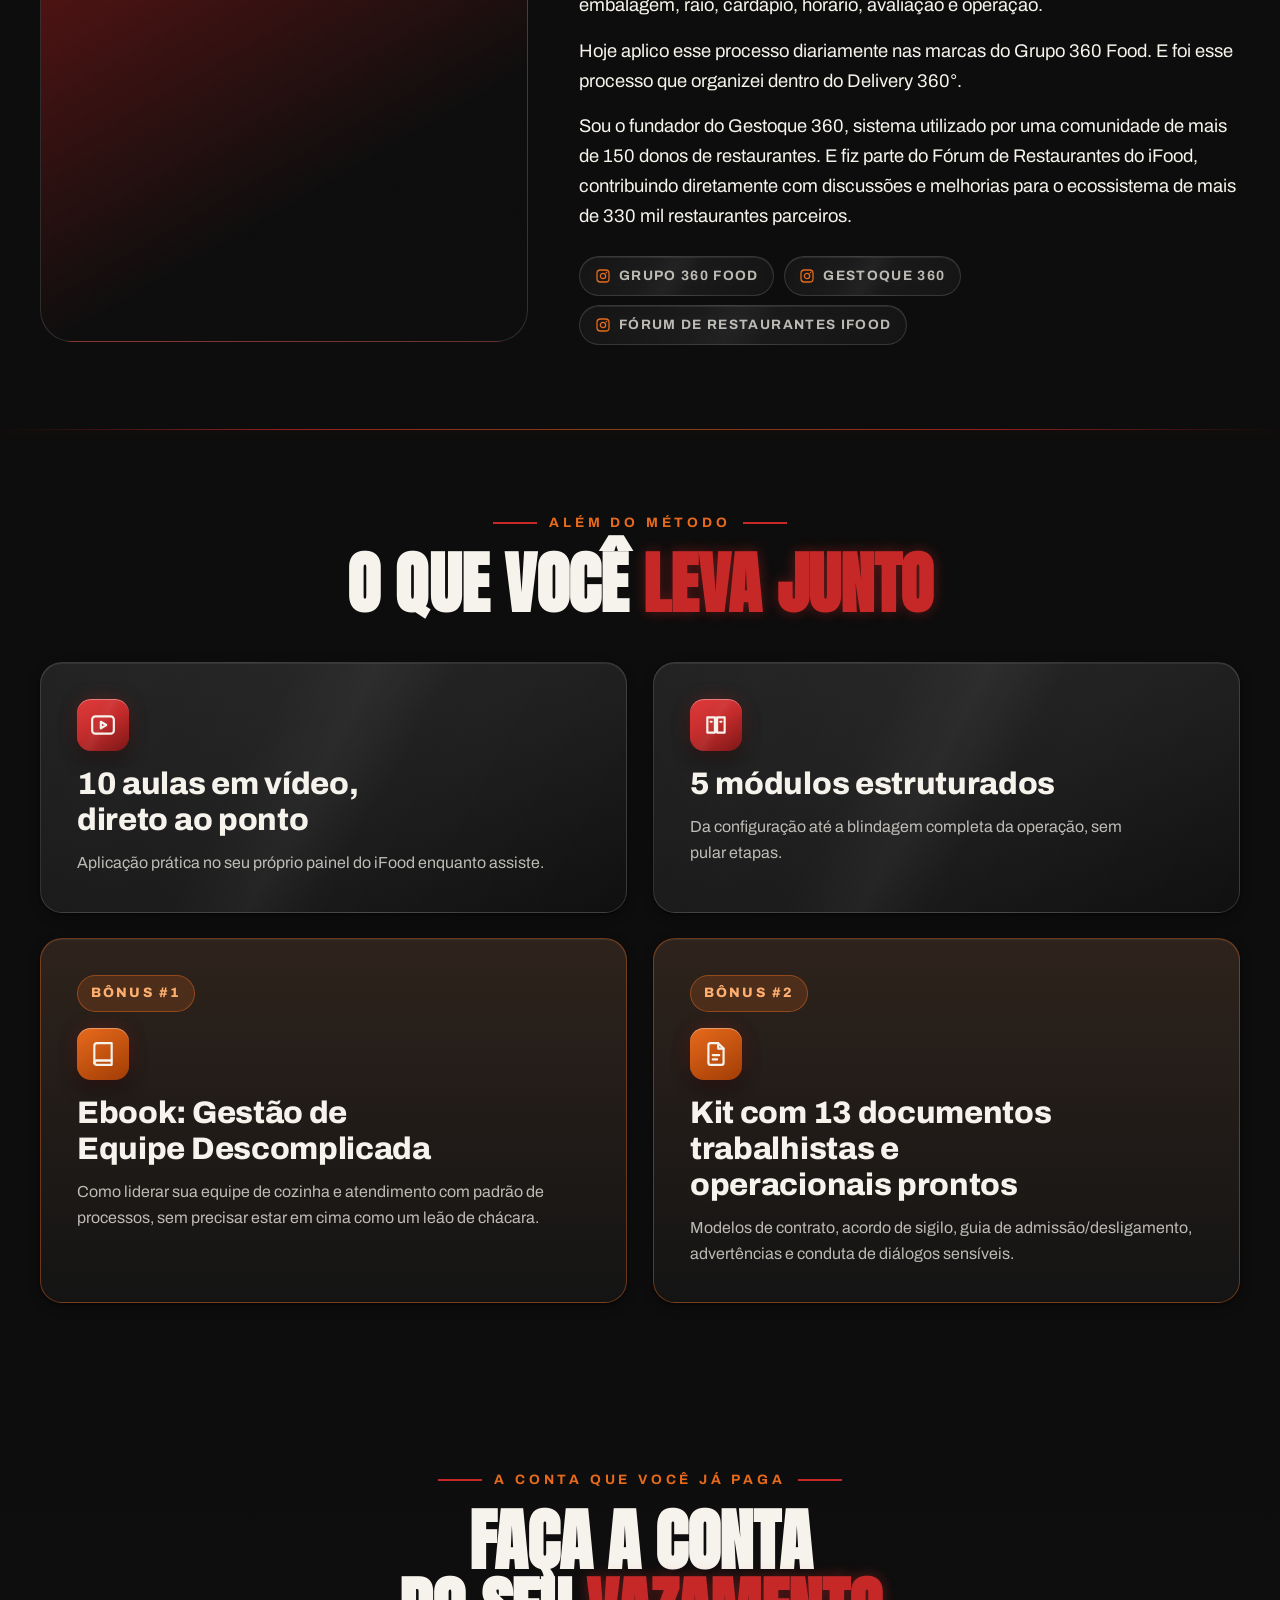
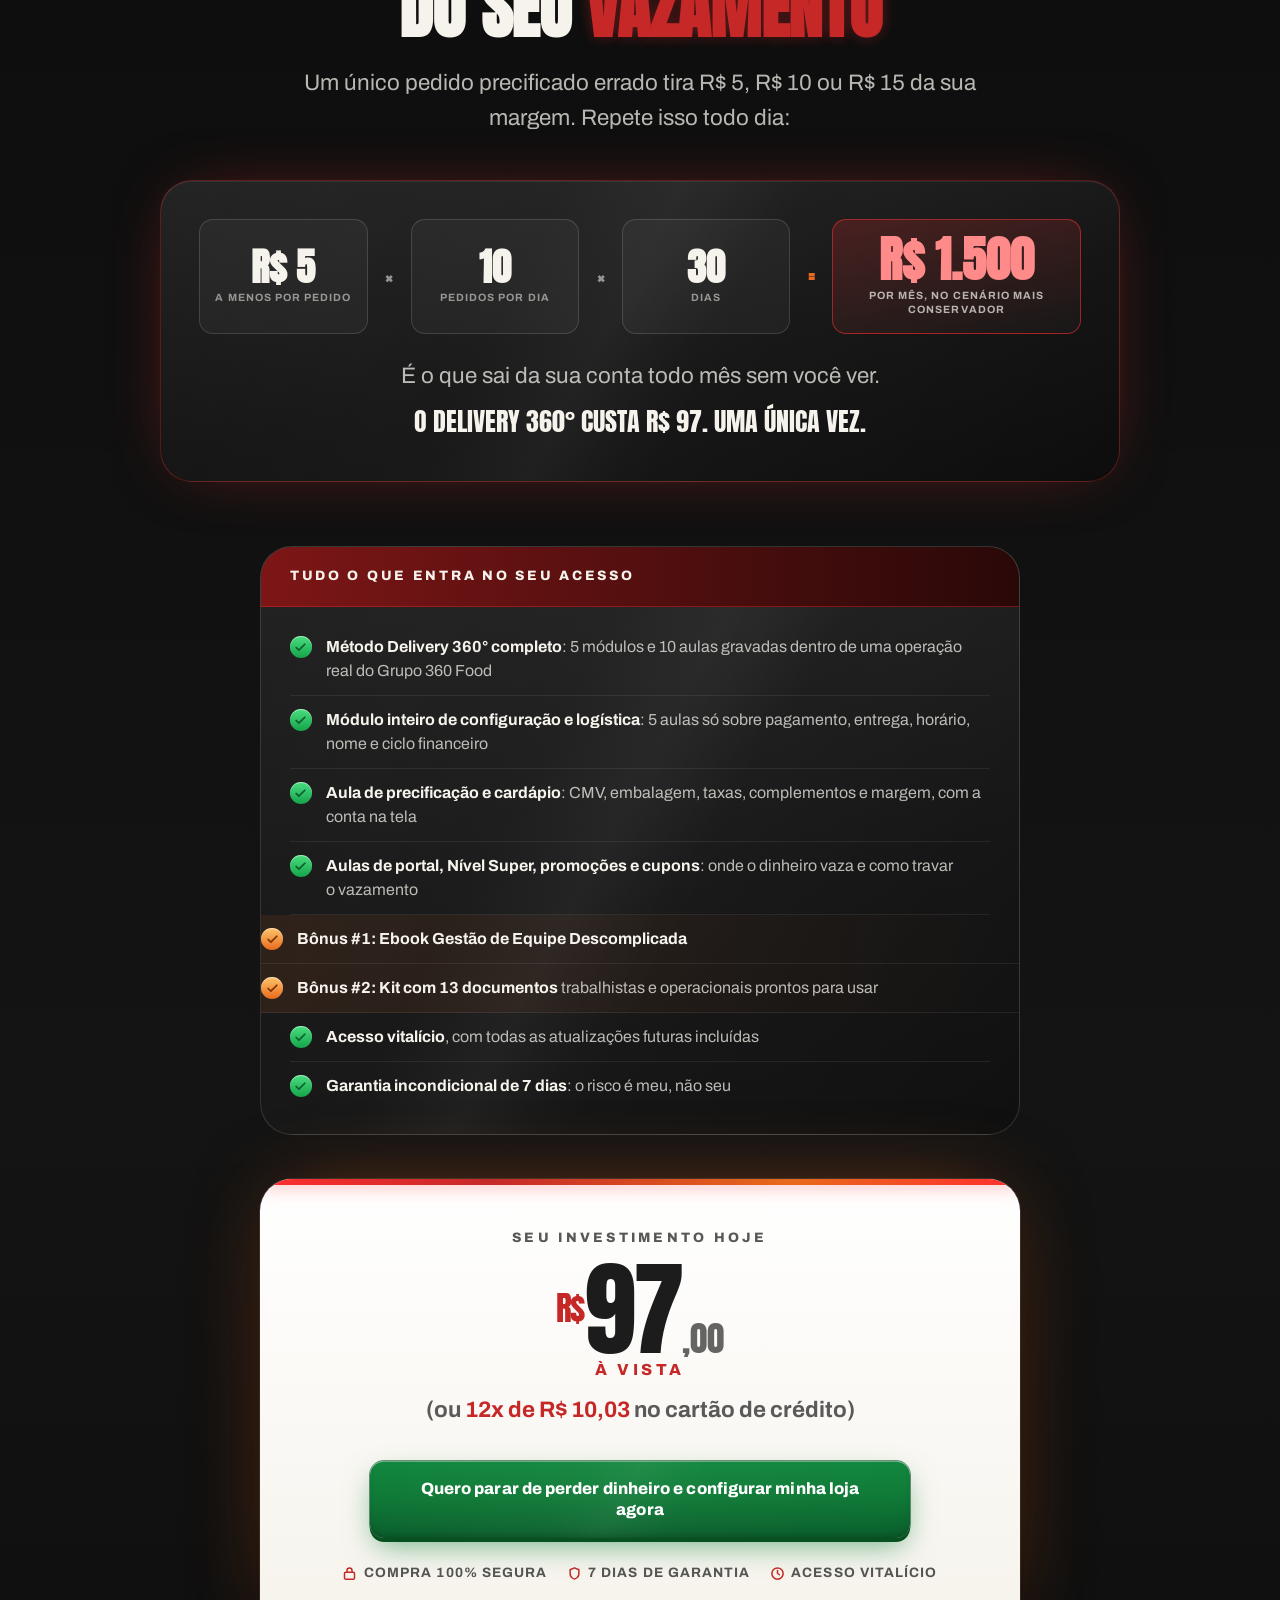
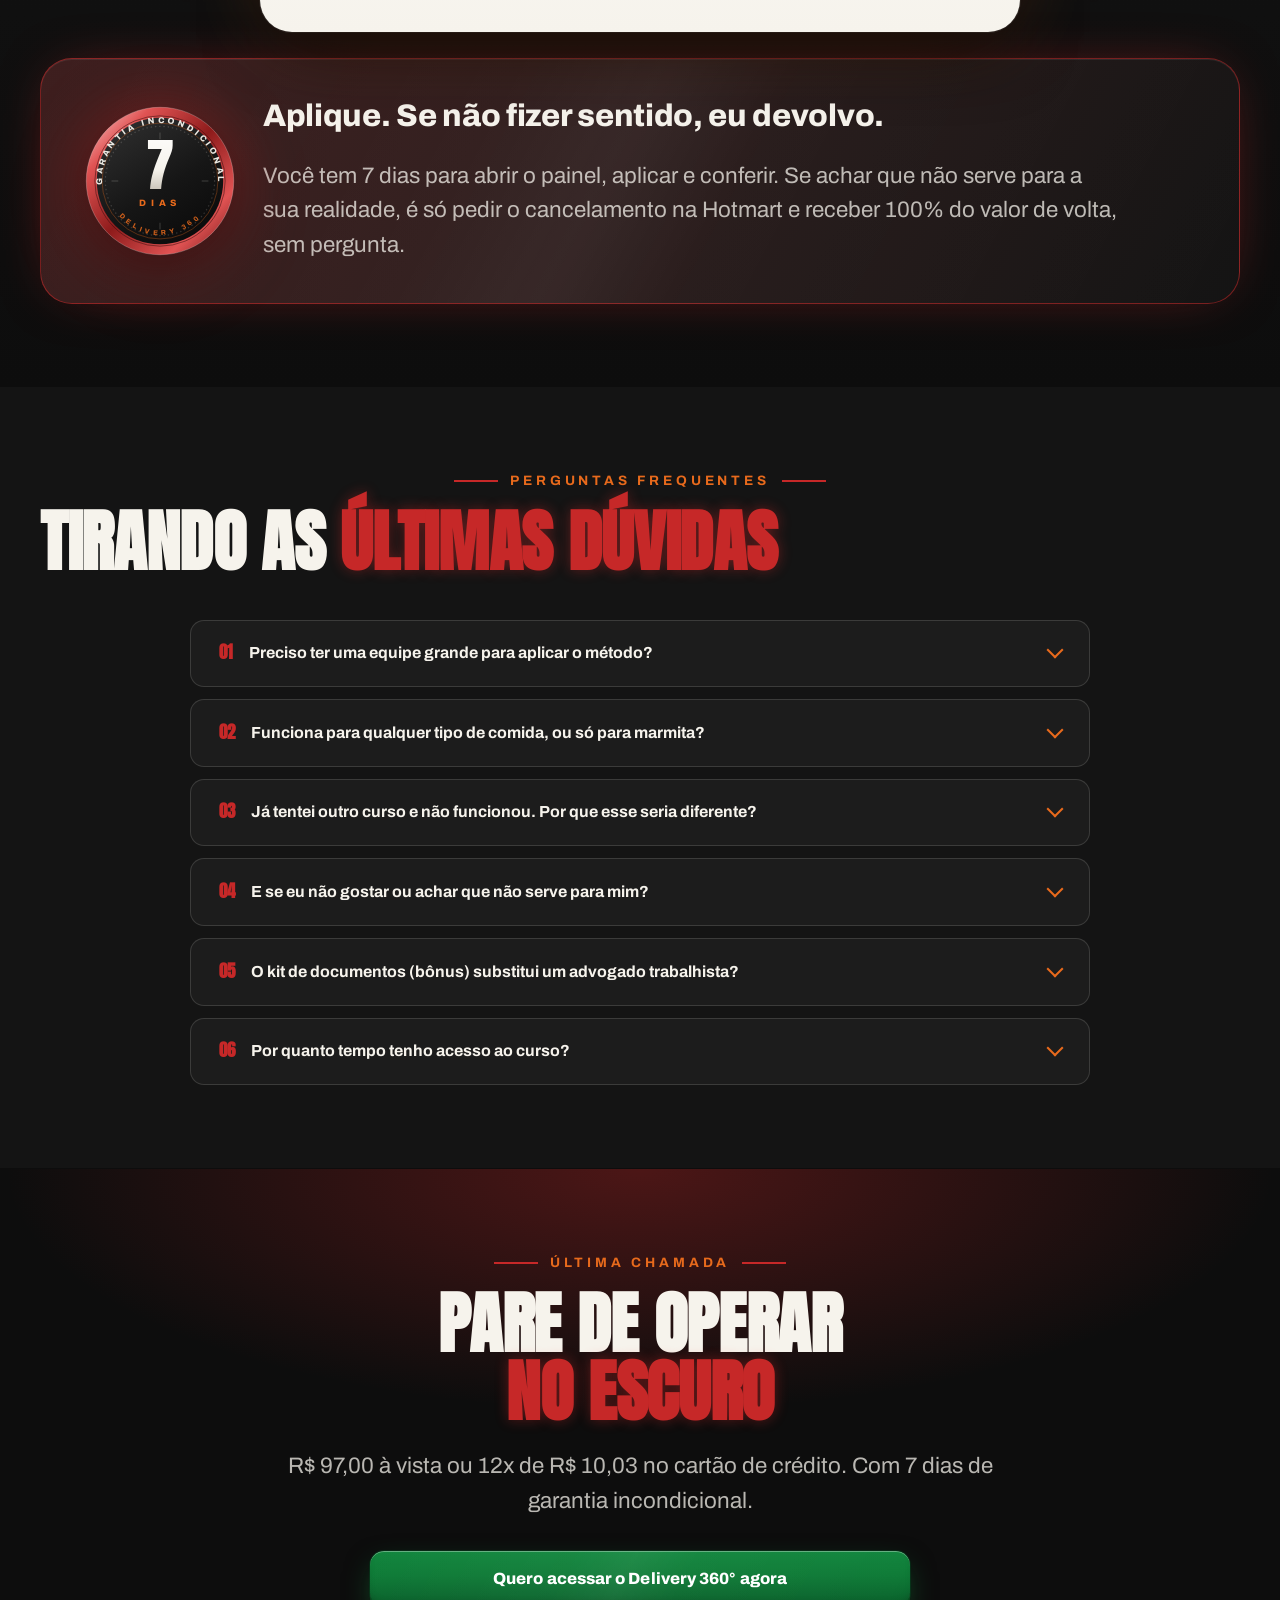
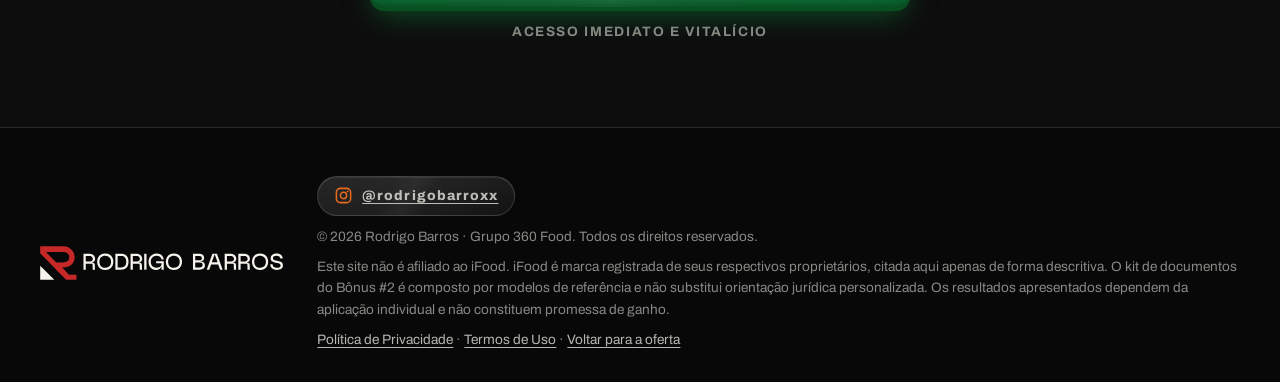
==== commit a6f91032: "Cápsulas de autoridade viram links de Instagram As três cápsulas do bloco de autoridade passam a lev" ====
--- a/index.html
+++ b/index.html
@@ -349,6 +349,14 @@
     font-size:var(--f-xs);font-weight:700;letter-spacing:.1em;text-transform:uppercase;
     color:var(--fg-soft);backdrop-filter:blur(6px)}
   .pill svg{width:16px;height:16px;flex:none;color:var(--orange)}
+  /* Cápsula que virou link. Precisa parecer clicável antes do clique, senão
+     o visitante nunca descobre que ali tem um destino. */
+  .pill--link{text-decoration:none;cursor:pointer;
+    transition:transform .25s var(--ease-out),border-color .25s,box-shadow .25s,color .25s}
+  .pill--link:hover{color:var(--cream);transform:translateY(-2px);
+    border-color:rgba(255,47,47,0.5);
+    border-color:color-mix(in srgb,var(--red-neon) 50%,transparent);
+    box-shadow:inset 0 1px 0 rgb(255 255 255/.08),0 0 26px -10px var(--red-glow)}
 
   /* ---------- Barra de progresso de leitura (CSS puro) ---------- */
   .progress{position:fixed;inset:0 0 auto 0;height:3px;z-index:60;
@@ -1556,9 +1564,9 @@
       <p>Hoje aplico esse processo diariamente nas marcas do Grupo 360 Food. E foi esse processo que organizei dentro do Delivery 360°.</p>
       <p>Sou o fundador do Gestoque 360, sistema utilizado por uma comunidade de mais de 150 donos de restaurantes. E fiz parte do Fórum de Restaurantes do iFood, contribuindo diretamente com discussões e melhorias para o ecossistema de mais de 330 mil restaurantes parceiros.</p>
       <ul class="about__logos">
-        <li class="pill">Grupo 360 Food</li>
-        <li class="pill">Gestoque 360</li>
-        <li class="pill">Fórum de Restaurantes iFood</li>
+        <li><a class="pill pill--link" href="https://www.instagram.com/grupo360food/" target="_blank" rel="noopener noreferrer" aria-label="Grupo 360 Food no Instagram"><svg viewBox="0 0 24 24" fill="none" stroke="currentColor" stroke-width="1.9" stroke-linecap="round" stroke-linejoin="round" aria-hidden="true"><rect x="3" y="3" width="18" height="18" rx="5"/><circle cx="12" cy="12" r="4"/><circle cx="17.2" cy="6.8" r="1.2" fill="currentColor" stroke="none"/></svg><span>Grupo 360 Food</span></a></li>
+        <li><a class="pill pill--link" href="https://www.instagram.com/gestoque360/" target="_blank" rel="noopener noreferrer" aria-label="Gestoque 360 no Instagram"><svg viewBox="0 0 24 24" fill="none" stroke="currentColor" stroke-width="1.9" stroke-linecap="round" stroke-linejoin="round" aria-hidden="true"><rect x="3" y="3" width="18" height="18" rx="5"/><circle cx="12" cy="12" r="4"/><circle cx="17.2" cy="6.8" r="1.2" fill="currentColor" stroke="none"/></svg><span>Gestoque 360</span></a></li>
+        <li><a class="pill pill--link" href="https://www.instagram.com/rodrigobarroxx/" target="_blank" rel="noopener noreferrer" aria-label="Fórum de Restaurantes iFood, no Instagram do Rodrigo Barros"><svg viewBox="0 0 24 24" fill="none" stroke="currentColor" stroke-width="1.9" stroke-linecap="round" stroke-linejoin="round" aria-hidden="true"><rect x="3" y="3" width="18" height="18" rx="5"/><circle cx="12" cy="12" r="4"/><circle cx="17.2" cy="6.8" r="1.2" fill="currentColor" stroke="none"/></svg><span>Fórum de Restaurantes iFood</span></a></li>
       </ul>
     </div>
   </div>
